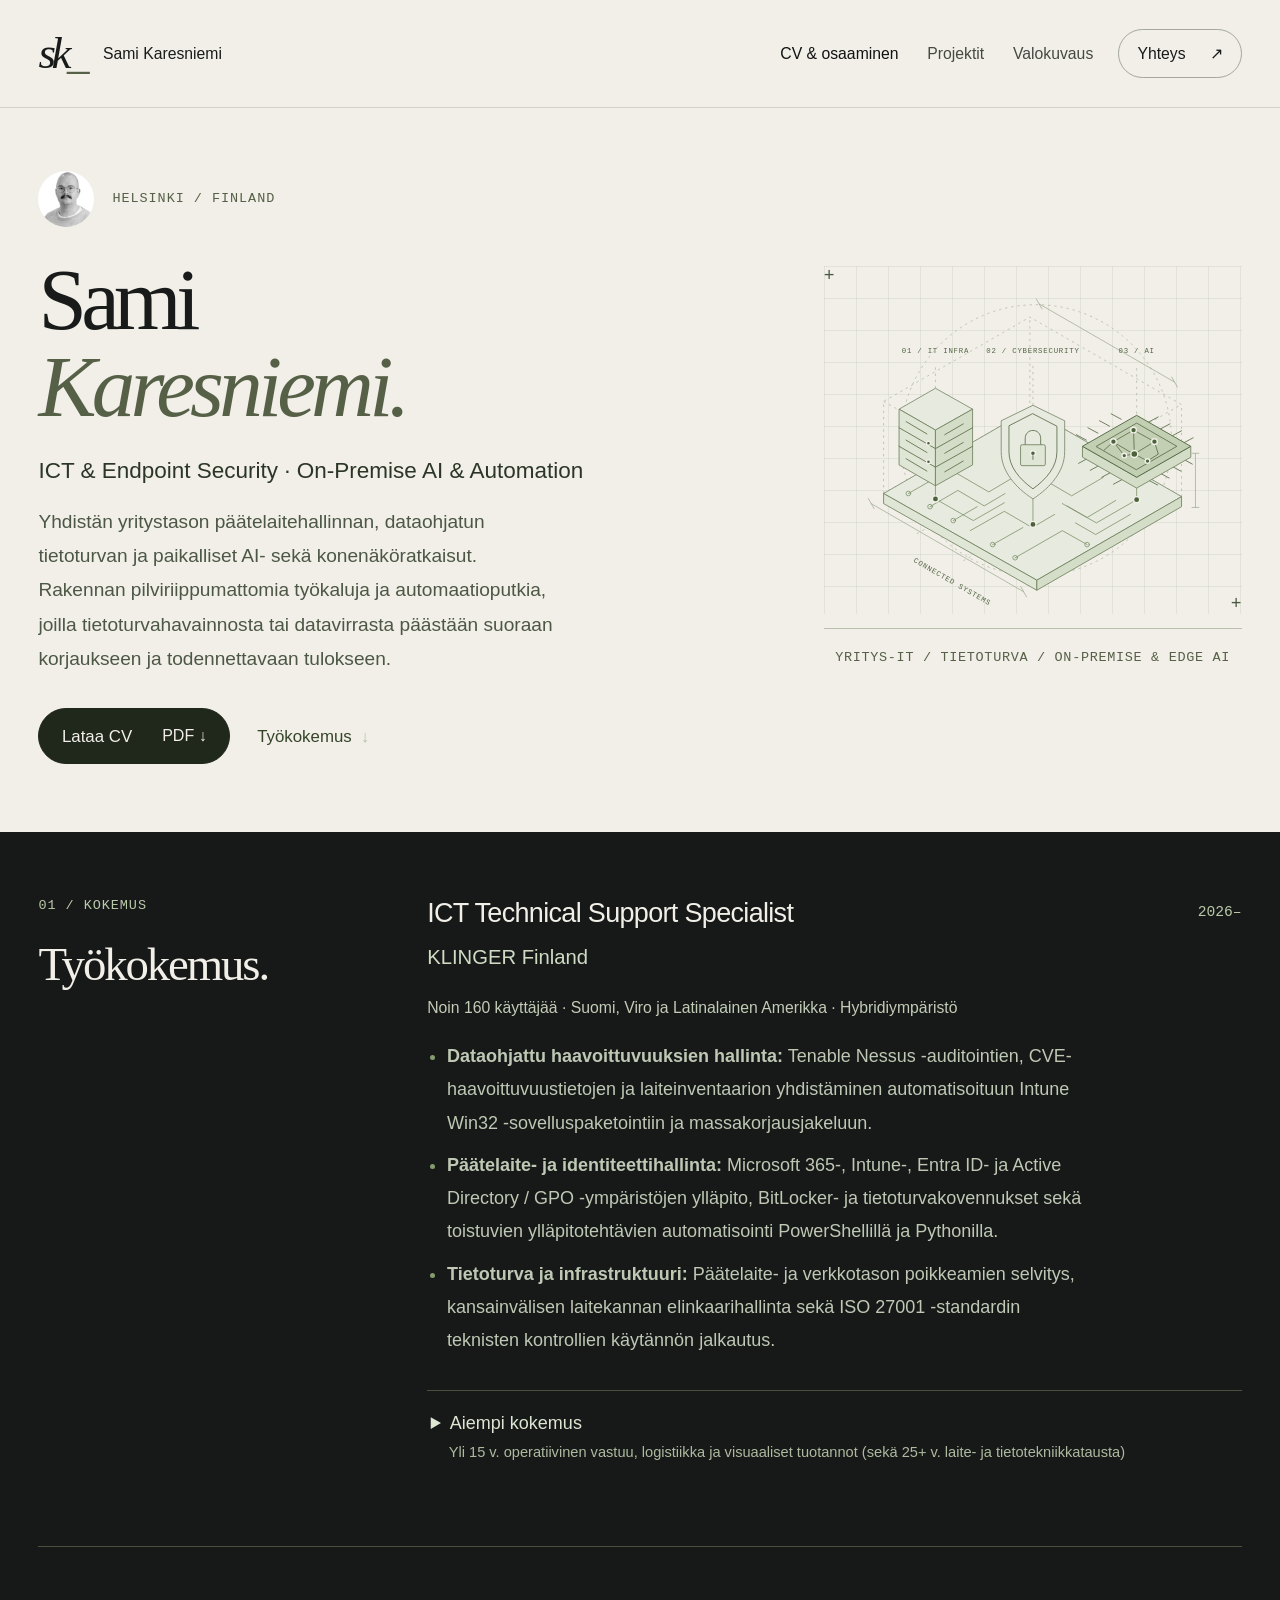
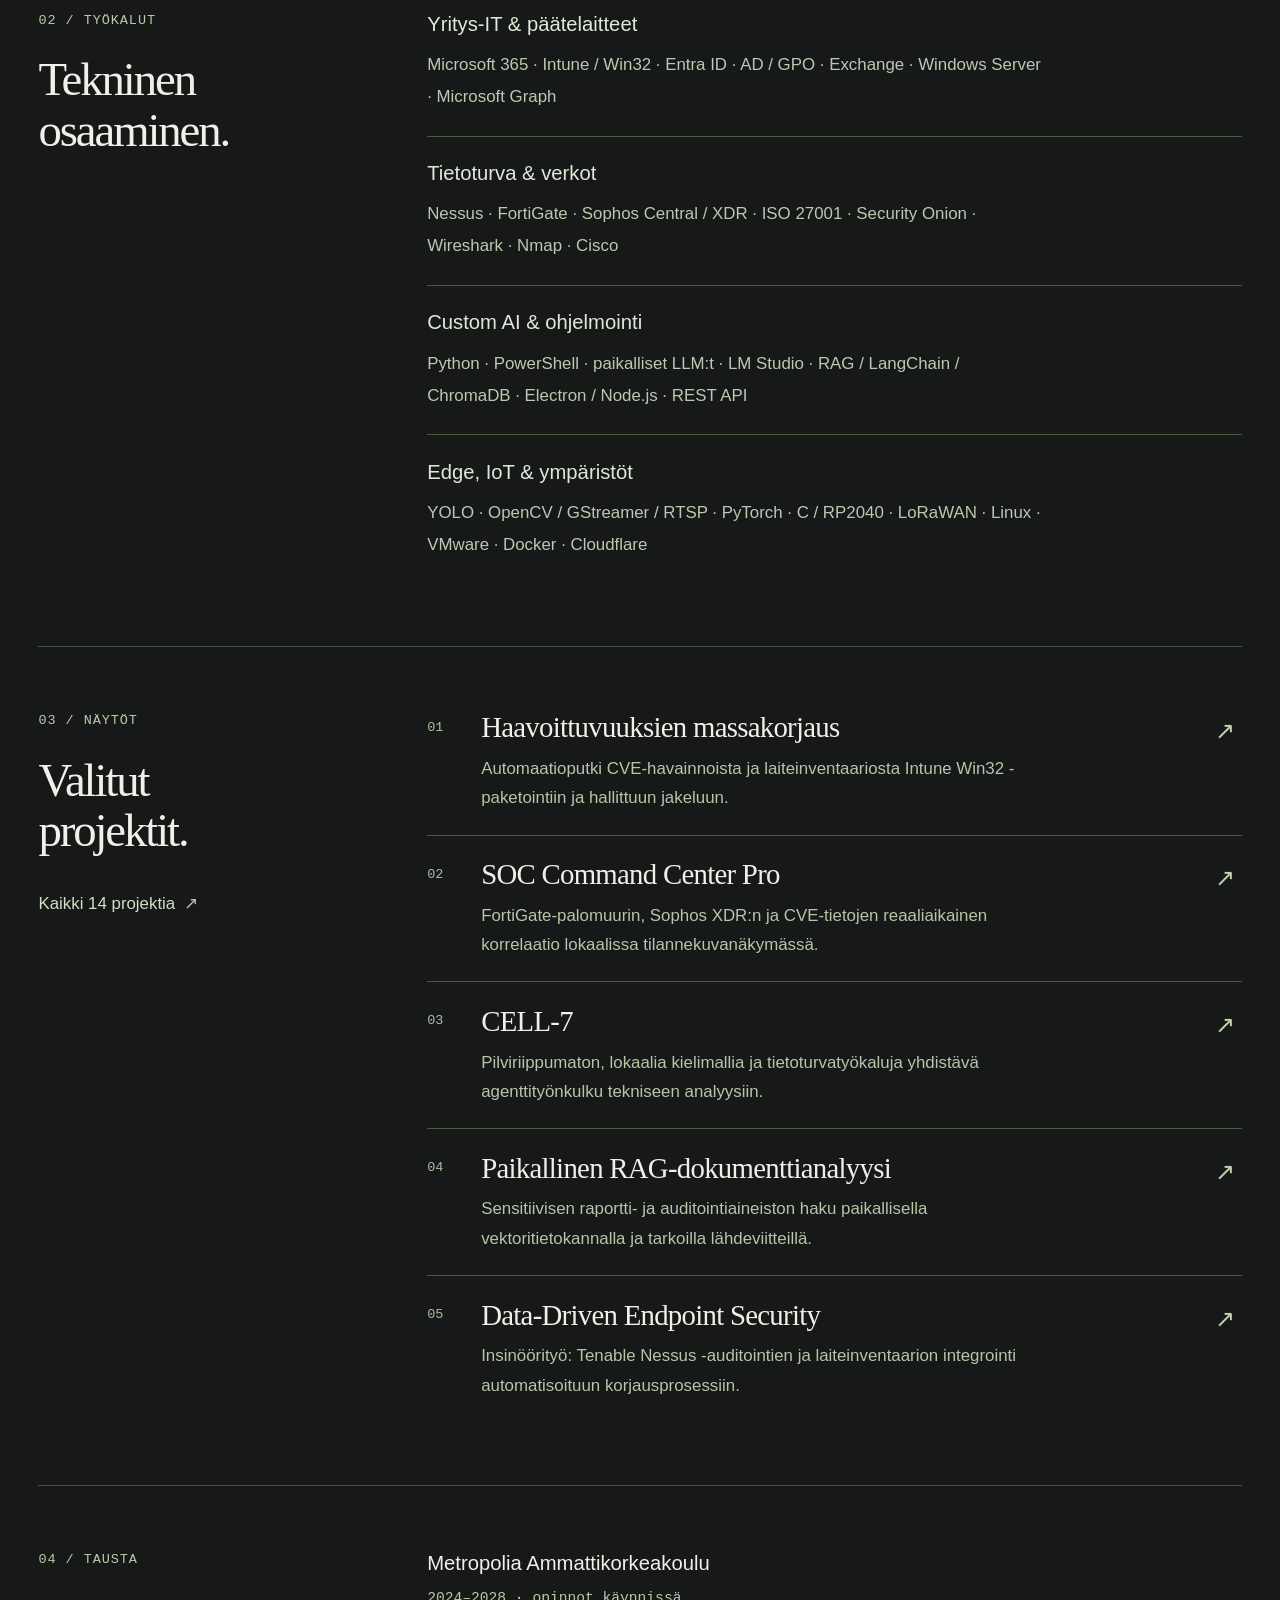
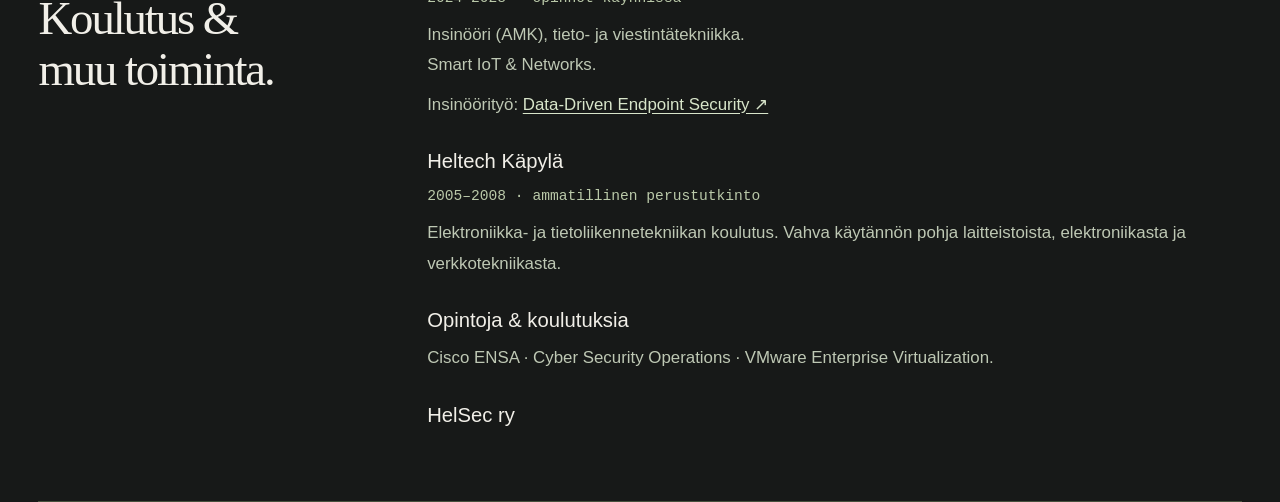
==== index.html @ 1b035006 "New" ====
<!doctype html><html lang="fi"><head><meta charset="utf-8"><meta name="viewport" content="width=device-width,initial-scale=1"><meta name="theme-color" content="#f1efe8"><meta name="color-scheme" content="dark light"><title>Sami Karesniemi — CV | Yritys-IT, tietoturva &amp; On-Premise AI</title><meta name="description" content="ICT &amp; Endpoint Security Specialist. Yritystason päätelaitehallinta, dataohjattu haavoittuvuuksien korjaus sekä pilviriippumattomat AI- ja konenäköratkaisut."><meta property="og:title" content="Sami Karesniemi — CV | Yritys-IT, tietoturva &amp; On-Premise AI"><meta property="og:description" content="ICT &amp; Endpoint Security Specialist. Yritystason päätelaitehallinta, dataohjattu haavoittuvuuksien korjaus sekä pilviriippumattomat AI- ja konenäköratkaisut."><meta property="og:type" content="website"><meta property="og:locale" content="fi_FI"><link rel="icon" href="assets/favicon.svg" type="image/svg+xml"><link rel="stylesheet" href="style.css?v=20261019-symbol"><link rel="stylesheet" href="portfolio.css?v=20261019-symbol"><link rel="stylesheet" href="premium.css?v=20261019-symbol"><link rel="stylesheet" href="editorial.css?v=20261019-symbol"><link rel="stylesheet" href="usability.css?v=20261019-symbol"><link rel="stylesheet" href="resume.css?v=20261019-symbol"><script defer src="common.js?v=20261019-symbol"></script><script defer src="contacts.js?v=20261019-symbol"></script><noscript><style>.menu-toggle,.project-filters{display:none}nav{display:flex;position:static;max-height:none;flex-basis:100%;flex-wrap:wrap}</style></noscript></head><body class="home-page"><a class="skip-link" href="#main">Siirry sisältöön</a><header class="site-header"><a class="brand" href="index.html" aria-label="Sami Karesniemi, etusivu"><span class="brand-mark">sk<span>_</span></span><span>Sami Karesniemi</span></a><button class="menu-toggle" aria-expanded="false" aria-controls="navigation">Valikko <span aria-hidden="true">＋</span></button><nav id="navigation" aria-label="Päänavigaatio"><a href="index.html" aria-current="page">CV &amp; osaaminen</a><a href="ai.html">Projektit</a><a href="photography.html">Valokuvaus</a><a class="nav-contact" href="index.html#yhteys">Yhteys <span aria-hidden="true">↗</span></a></nav></header><main id="main" tabindex="-1"><section class="resume-hero" id="alku" aria-labelledby="resume-name"><div class="resume-intro"><div class="resume-identity"><img src="assets/sami-karesniemi-160.webp" srcset="assets/sami-karesniemi-160.webp 160w, assets/sami-karesniemi-320.webp 320w" sizes="56px" width="56" height="56" loading="lazy" decoding="async" alt="Sami Karesniemi"><p class="eyebrow">HELSINKI / FINLAND</p></div><h1 id="resume-name">Sami<br><em>Karesniemi.</em></h1><p class="resume-role">ICT &amp; Endpoint Security · On-Premise AI &amp; Automation</p><p class="resume-lead">Yhdistän yritystason päätelaitehallinnan, dataohjatun tietoturvan ja paikalliset AI- sekä konenäköratkaisut. Rakennan pilviriippumattomia työkaluja ja automaatioputkia, joilla tietoturvahavainnosta tai datavirrasta päästään suoraan korjaukseen ja todennettavaan tulokseen.</p><div class="hero-actions"><a class="button button-primary" href="assets/documents/sami-karesniemi-cv.pdf?v=20261019-contact" download="Sami_Karesniemi_CV.pdf">Lataa CV <span aria-hidden="true">PDF ↓</span></a><a class="text-link" href="#tyokokemus">Työkokemus <span aria-hidden="true">↓</span></a></div></div><figure class="resume-structure" aria-hidden="true"><div class="geometry-stage"><svg xmlns="http://www.w3.org/2000/svg" class="geometry-drawing system-mark" viewBox="0 0 520 450" fill="none">
  <title>IT-infra vasemmalla, kyberturva keskellä ja tekoäly oikealla</title>
  <style>
    .system-mark .guide{fill:none;stroke:#9ca78f;stroke-width:.75;stroke-dasharray:3 5}
    .system-mark .dimension{fill:none;stroke:#8a987b;stroke-width:.75}
    .system-mark .wire{fill:none;stroke:#60734f;stroke-width:1.15;stroke-linecap:round;stroke-linejoin:round}
    .system-mark .trace{fill:none;stroke:#7c9067;stroke-width:1;stroke-linecap:round;stroke-linejoin:round}
    .system-mark .surface{fill:#e7eadf;stroke:#7b896d;stroke-width:1.1;stroke-linejoin:round}
    .system-mark .side{fill:#d4ddc7;stroke:#71825f;stroke-width:1.1;stroke-linejoin:round}
    .system-mark .face{fill:#e0e6d5;stroke:#71825f;stroke-width:1.1;stroke-linejoin:round}
    .system-mark .core{fill:#c3cfb2;stroke:#536943;stroke-width:1.2;stroke-linejoin:round}
    .system-mark .point{fill:#4b633a;stroke:#f1efe8;stroke-width:1.8}
    .system-mark text{fill:#526644;font:9.5px "SFMono-Regular",Consolas,monospace;letter-spacing:1px}
  </style>
  <g class="guide">
    <circle cx="264" cy="225" r="175"/>
    <path d="M67 294L256 185L452 298L265 406Z M256 185V68 M67 294V175L256 66L452 179V298 M265 406V286L67 175 M265 286L452 179 M110 346L307 232 M170 381L366 267"/>
  </g>
  <g class="dimension">
    <path d="M51 307L248 421 M47 300L55 314 M244 414L252 428 M470 242V312 M465 242H475 M465 312H475 M268 49L443 150 M264 42L272 56 M439 143L447 157"/>
  </g>
  <g data-part="circuit-board">
    <path class="surface" d="M67 294L256 185L452 298L265 406Z"/>
    <path class="face" d="M67 294L265 406V419L67 307Z"/>
    <path class="side" d="M265 406L452 298V311L265 419Z"/>
    <g class="trace">
      <path d="M99 294L153 263L203 292L235 273 M127 311L163 290L197 310L224 294 M157 329L188 311 M179 342L223 317L259 338L288 321 M208 360L247 338 M237 377L298 342L330 360 M281 280L310 297L351 273 M304 310L330 325L367 303 M315 332L341 347L386 321 M344 251L375 233L408 252"/>
      <circle cx="99" cy="294" r="3"/><circle cx="127" cy="311" r="3"/><circle cx="157" cy="329" r="3"/><circle cx="208" cy="360" r="3"/><circle cx="237" cy="377" r="3"/><circle cx="330" cy="360" r="3"/>
    </g>
  </g>
  <g data-part="shared-connections"><path class="trace" d="M134 284V301L183 329L223 306 M394 287V302L342 332L298 307 M260 301V334"/><circle class="point" cx="134" cy="301" r="4"/><circle class="point" cx="260" cy="334" r="4"/><circle class="point" cx="394" cy="302" r="4"/></g><g data-part="infrastructure" transform="translate(-20 30)">
    <path class="surface" d="M107 155L154 128L202 155L154 182Z"/>
    <path class="face" d="M107 155L154 182V254L107 227Z"/>
    <path class="side" d="M154 182L202 155V227L154 254Z"/>
    <g class="wire">
      <path d="M107 179L154 206L202 179 M107 203L154 230L202 203 M116 171L143 187 M116 195L143 211 M116 219L143 235 M166 188L190 174 M166 212L190 198 M166 236L190 222"/>
    </g>
    <circle class="point" cx="145" cy="199" r="2.6"/>
    <circle class="point" cx="145" cy="223" r="2.6"/>
    </g>
  <g data-part="ai-processor" transform="translate(113 8)">
    <g class="wire">
      <path d="M216 217L203 210 M231 208L218 201 M246 199L233 192 M261 190L248 183 M296 194L309 187 M311 203L324 196 M326 212L339 205 M341 221L354 214 M219 240L206 247 M234 249L221 256 M249 258L236 265 M264 267L251 274 M295 268L308 275 M310 259L323 266 M325 250L338 257 M340 241L353 248"/>
    </g>
    <path class="side" d="M211 225L281 265L351 225V239L281 279L211 239Z"/>
    <path class="core" d="M211 225L281 185L351 225L281 265Z"/>
    <path class="wire" d="M229 225L281 195L333 225L281 255Z"/>
    <g class="wire">
      <path d="M251 219L277 204L304 219L278 235Z M251 219L265 237L278 235L295 244 M277 204L278 235 M304 219L309 235L295 244 M251 219L239 230"/>
    </g>
    <g class="point">
      <circle cx="277" cy="204" r="3.7"/><circle cx="251" cy="219" r="3.7"/><circle cx="304" cy="219" r="3.7"/><circle cx="278" cy="235" r="4.5"/><circle cx="265" cy="237" r="3"/><circle cx="295" cy="244" r="3"/>
    </g>
  </g>
  <g data-part="cyber-security" transform="translate(-129 -42)">
    <path class="surface" d="M389 222L430 242V282C430 307 412 328 389 343C366 328 348 307 348 282V242Z"/>
    <path class="wire" d="M389 233L420 249V282C420 301 407 317 389 330C371 317 358 301 358 282V249Z"/>
    <path class="wire" d="M379 274V265C379 251 399 251 399 265V274"/>
    <rect class="face" x="373" y="273" width="32" height="27" rx="2"/>
    <circle class="point" cx="389" cy="284" r="3.2"/>
    <path class="wire" d="M389 287V292"/>
    </g>
  <g class="guide"><path d="M134 158V128 M260 180V129 M394 191V128"/></g><text x="134" y="113" text-anchor="middle">01 / IT INFRA</text><text x="260" y="113" text-anchor="middle">02 / CYBERSECURITY</text><text x="394" y="113" text-anchor="middle">03 / AI</text><text x="105" y="382" transform="rotate(30 105 382)">CONNECTED SYSTEMS</text></svg>
</div><figcaption>YRITYS-IT / TIETOTURVA / ON-PREMISE &amp; EDGE AI</figcaption></figure></section>
<section class="resume-section section-wrap" id="tyokokemus" aria-labelledby="career-title"><span id="nykyinen-tyo" class="anchor-alias"></span><div class="resume-section-label"><p class="eyebrow">01 / KOKEMUS</p><h2 id="career-title">Työkokemus.</h2></div><div class="resume-section-content"><article class="current-role"><div class="resume-job-heading"><div><h3>ICT Technical Support Specialist</h3><p class="resume-company">KLINGER Finland</p></div><span class="resume-date">2026–</span></div><p class="resume-scope">Noin 160 käyttäjää · Suomi, Viro ja Latinalainen Amerikka · Hybridiympäristö</p><ul class="resume-bullets"><li><strong>Dataohjattu haavoittuvuuksien hallinta:</strong> Tenable Nessus -auditointien, CVE-haavoittuvuustietojen ja laiteinventaarion yhdistäminen automatisoituun Intune Win32 -sovelluspaketointiin ja massakorjausjakeluun.</li><li><strong>Päätelaite- ja identiteettihallinta:</strong> Microsoft 365-, Intune-, Entra ID- ja Active Directory / GPO -ympäristöjen ylläpito, BitLocker- ja tietoturvakovennukset sekä toistuvien ylläpitotehtävien automatisointi PowerShellillä ja Pythonilla.</li><li><strong>Tietoturva ja infrastruktuuri:</strong> Päätelaite- ja verkkotason poikkeamien selvitys, kansainvälisen laitekannan elinkaarihallinta sekä ISO 27001 -standardin teknisten kontrollien käytännön jalkautus.</li></ul></article><details class="earlier-career"><summary>Aiempi kokemus <span>Yli 15 v. operatiivinen vastuu, logistiikka ja visuaaliset tuotannot (sekä 25+ v. laite- ja tietotekniikkatausta)</span></summary><div class="earlier-career-body"><article class="compact-job"><span class="resume-date">2022–2024</span><div><h3>Aluevastuuhenkilö &amp; kuljettaja</h3><p>Kuljetusliike L &amp; L Oy. Kappaletavaran jakelu ja alueen päivittäisen toiminnan koordinointi. Työssä yhdistyivät kuljetustehtävät, järjestelmien käyttö ja toiminnan sujuvuudesta huolehtiminen. Osallistuin myös uuden paketinkäsittelyjärjestelmän käyttöönottoon.</p></div></article><article class="compact-job"><span class="resume-date">2021–2022</span><div><h3>Kuorma-autonkuljettaja</h3><p>Alihankkija Oy. Kappaletavaran kuljetukset ja jakelu Uudellamaalla. Työssä yhdistyivät ajaminen, kuormien käsittely ja toimitusten hoitaminen asiakasrajapinnassa.</p></div></article><article class="compact-job"><span class="resume-date">Videotuotannot</span><div><h3>Kuvaaja, editoija &amp; lavastaja</h3><p>MVP74. TV- ja musiikkivideotuotantojen kuvaus ja editointi sekä kuvauslokaatioiden etsiminen. Suunnittelin ja valmistin lavastuksia ja työskentelin tuotantojen visuaalisen toteutuksen eri vaiheissa.</p></div></article><article class="compact-job"><span class="resume-date">2006–</span><div><h3>Valokuvaus</h3><p>Pitkäaikaista freelance-kuvausta urheilun, tapahtumien, ihmisten ja maisemien parissa. Rullalautailu ja lumilautailu ovat olleet toistuvia aiheita kuvallisessa työskentelyssäni. <a class="inline-link" href="photography.html">151 kuvan arkisto ↗</a></p></div></article></div></details></div></section>
<section class="resume-section section-wrap" id="osaaminen" aria-labelledby="skills-title"><div class="resume-section-label"><p class="eyebrow">02 / TYÖKALUT</p><h2 id="skills-title">Tekninen<br>osaaminen.</h2></div><dl class="resume-skills"><div><dt>Yritys-IT &amp; päätelaitteet</dt><dd>Microsoft 365 · Intune / Win32 · Entra ID · AD / GPO · Exchange · Windows Server · Microsoft Graph</dd></div><div><dt>Tietoturva &amp; verkot</dt><dd>Nessus · FortiGate · Sophos Central / XDR · ISO 27001 · Security Onion · Wireshark · Nmap · Cisco</dd></div><div><dt>Custom AI &amp; ohjelmointi</dt><dd>Python · PowerShell · paikalliset LLM:t · LM Studio · RAG / LangChain / ChromaDB · Electron / Node.js · REST API</dd></div><div><dt>Edge, IoT &amp; ympäristöt</dt><dd>YOLO · OpenCV / GStreamer / RTSP · PyTorch · C / RP2040 · LoRaWAN · Linux · VMware · Docker · Cloudflare</dd></div></dl></section>
<section class="resume-section section-wrap" id="projektit" aria-labelledby="selected-title"><div class="resume-section-label"><p class="eyebrow">03 / NÄYTÖT</p><h2 id="selected-title">Valitut<br>projektit.</h2><a class="text-link" href="ai.html">Kaikki 14 projektia <span aria-hidden="true">↗</span></a></div><ol class="resume-projects"><li><a href="ai.html#remediation"><span class="resume-project-number">01</span><div><h3>Haavoittuvuuksien massakorjaus</h3><p>Automaatioputki CVE-havainnoista ja laiteinventaariosta Intune Win32 -paketointiin ja hallittuun jakeluun.</p></div><span class="resume-project-arrow" aria-hidden="true">↗</span></a></li><li><a href="ai.html#soc"><span class="resume-project-number">02</span><div><h3>SOC Command Center Pro</h3><p>FortiGate-palomuurin, Sophos XDR:n ja CVE-tietojen reaaliaikainen korrelaatio lokaalissa tilannekuvanäkymässä.</p></div><span class="resume-project-arrow" aria-hidden="true">↗</span></a></li><li><a href="ai.html#cell7"><span class="resume-project-number">03</span><div><h3>CELL-7</h3><p>Pilviriippumaton, lokaalia kielimallia ja tietoturvatyökaluja yhdistävä agenttityönkulku tekniseen analyysiin.</p></div><span class="resume-project-arrow" aria-hidden="true">↗</span></a></li><li><a href="ai.html#rag"><span class="resume-project-number">04</span><div><h3>Paikallinen RAG-dokumenttianalyysi</h3><p>Sensitiivisen raportti- ja auditointiaineiston haku paikallisella vektoritietokannalla ja tarkoilla lähdeviitteillä.</p></div><span class="resume-project-arrow" aria-hidden="true">↗</span></a></li><li><a href="ai.html#thesis"><span class="resume-project-number">05</span><div><h3>Data-Driven Endpoint Security</h3><p>Insinöörityö: Tenable Nessus -auditointien ja laiteinventaarion integrointi automatisoituun korjausprosessiin.</p></div><span class="resume-project-arrow" aria-hidden="true">↗</span></a></li></ol></section>
<section class="resume-section section-wrap" id="koulutus" aria-labelledby="education-title"><span id="tausta" class="anchor-alias"></span><div class="resume-section-label"><p class="eyebrow">04 / TAUSTA</p><h2 id="education-title">Koulutus &amp;<br>muu toiminta.</h2></div><div class="resume-education"><article><h3>Metropolia Ammattikorkeakoulu</h3><p class="resume-date">2024–2028 · opinnot käynnissä</p><p>Insinööri (AMK), tieto- ja viestintätekniikka.<br>Smart IoT &amp; Networks.</p><p class="resume-study-note">Insinöörityö: <a class="inline-link" href="ai.html#thesis">Data-Driven Endpoint Security ↗</a></p></article><article><h3>Heltech Käpylä</h3><p class="resume-date">2005–2008 · ammatillinen perustutkinto</p><p>Elektroniikka- ja tietoliikennetekniikan koulutus. Vahva käytännön pohja laitteistoista, elektroniikasta ja verkkotekniikasta.</p></article><article><h3>Opintoja &amp; koulutuksia</h3><p>Cisco ENSA · Cyber Security Operations · VMware Enterprise Virtualization.</p></article><article><h3>HelSec ry</h3><p class="resume-date">
---- style.css ----
@charset "UTF-8";
:root{--bg:#0b0b0b;--surface:#161616;--surface-2:#202020;--line:#303030;--text:#f4f2ec;--muted:#aaa8a2;--accent:#f1eee6;--dark:#121212;--mono:"SFMono-Regular",Consolas,"Liberation Mono",monospace;--sans:"Inter","Arial",sans-serif}
*{box-sizing:border-box}html{scroll-behavior:smooth;scroll-padding-top:100px}body{margin:0;background:var(--bg);color:var(--text);font-family:var(--sans);-webkit-font-smoothing:antialiased;font-size:16px;line-height:1.6}::selection{background:var(--accent);color:var(--bg)}a{color:inherit;text-decoration:none}button{font:inherit;color:inherit;cursor:pointer}button,a{-webkit-tap-highlight-color:transparent}button{border:0}button:focus-visible,a:focus-visible{outline:2px solid var(--accent);outline-offset:5px}h1,h2,h3,p{margin:0}h1,h2,h3{font-weight:500;line-height:1.08;letter-spacing:-.045em}h2{font-size:clamp(30px,3.5vw,49px)}h3{font-size:29px}p{color:var(--muted)}em{font-family:Georgia,"Times New Roman",serif;font-weight:400;letter-spacing:-.055em;color:var(--accent)}.section-wrap{width:min(1320px,calc(100% - 96px));margin-inline:auto}.section-space{padding-block:112px}.eyebrow{font:11px/1.5 var(--mono);letter-spacing:.13em;color:var(--accent);margin-bottom:26px}.mono{font:10px/1.5 var(--mono);letter-spacing:.05em}.muted{color:var(--muted)}.signal-dot{display:inline-block;width:6px;height:6px;background:var(--accent);border-radius:50%;flex-shrink:0}.skip-link{position:fixed;top:10px;left:10px;padding:12px;background:var(--accent);color:var(--bg);transform:translateY(-200%);z-index:20}.skip-link:focus{transform:translateY(0)}.sr-only{position:absolute;width:1px;height:1px;padding:0;margin:-1px;overflow:hidden;clip:rect(0,0,0,0);white-space:nowrap;border:0}.site-header{height:96px;display:flex;align-items:center;justify-content:space-between;width:min(1440px,100%);padding-inline:48px;margin-inline:auto;border-bottom:1px solid var(--line)}.brand{display:flex;align-items:center;gap:15px;font-size:14px;font-weight:600;letter-spacing:-.02em}.brand-mark{font-size:31px;font-weight:700;letter-spacing:-.08em;line-height:1}.brand-mark span{color:var(--accent)}nav{display:flex;align-items:center;gap:32px;font-size:13px}nav a{color:var(--muted);transition:color .2s}nav a:hover{color:var(--accent)}nav .nav-contact{color:var(--text);border:1px solid var(--line);padding:9px 16px;display:flex;align-items:center;gap:24px}.menu-toggle{display:none}.hero{min-height:740px;padding-top:85px;padding-bottom:62px;display:grid;grid-template-columns:1.06fr 1fr;gap:65px;align-items:center}.hero .eyebrow{display:flex;align-items:center;gap:9px;margin-bottom:29px}h1{font-size:clamp(55px,6.4vw,92px);line-height:1.01;letter-spacing:-.067em}.hero-description{max-width:430px;margin-top:28px;font-size:16px;line-height:1.7}.hero-actions{margin-top:30px;display:flex;align-items:center;gap:28px}.button{display:inline-flex;align-items:center;justify-content:space-between;gap:30px;padding:14px 22px;font-size:13px;font-weight:600;border:1px solid transparent;transition:background .2s,transform .2s}.button:hover{transform:translateY(-2px)}.button-primary{color:var(--dark);background:var(--accent)}.button-primary:hover{background:#ffffff}.text-link{font-size:13px;display:inline-flex;gap:14px;align-items:center}.text-link:hover{color:var(--accent)}.hero-caption{display:flex;justify-content:space-between;gap:15px;font:9px/1.6 var(--mono);letter-spacing:.05em;color:#989898;margin-top:56px;max-width:460px}.hero-visual{border:1px solid #494949;position:relative;background:#202020;transform:rotate(-1.3deg);margin-top:5px;box-shadow:18px 20px 0 -1px var(--bg),18px 20px 0 0 #323232}.visual-head{display:flex;align-items:center;justify-content:space-between;gap:12px;padding:18px 18px 17px;font:9px/1.5 var(--mono);letter-spacing:.03em;color:var(--muted);border-bottom:1px solid var(--line)}.visual-head>span:first-child{display:flex;align-items:center;gap:7px;color:var(--accent)}.vision-scene{height:340px;position:relative;overflow:hidden;background:radial-gradient(ellipse at center,#323232 0,#1e1e1e 75%)}.scene-grid{position:absolute;inset:0;background-image:linear-gradient(#9191910d 1px,transparent 1px),linear-gradient(90deg,#9191910d 1px,transparent 1px);background-size:24px 24px;transform:perspective(600px) rotateX(23deg) scale(1.15)}.conveyor{position:absolute;height:130px;left:-15%;right:-15%;top:110px;transform:rotate(-12deg);background:repeating-linear-gradient(90deg,#3d3d3d 0,#3d3d3d 2px,#333333 2px,#333333 18px);border-block:8px solid #565656;box-shadow:0 12px 0 #1a1a1a,0 13px 0 #4a4a4a}.conveyor-line{position:absolute;inset:10px 0;border-block:1px solid #87878755}.belt-arrow{font:22px var(--mono);color:#bdbdbd29;letter-spacing:11px;position:absolute;bottom:20px;left:20px;white-space:nowrap}.vision-object{position:absolute;width:103px;height:122px;top:103px;border:1px solid var(--accent);transform:rotate(-12deg);z-index:2}.object-one{left:9%;top:147px}.object-two{left:39%;top:113px}.object-three{left:69%;top:80px}.object-label{position:absolute;font:8px var(--mono);top:-19px;background:var(--accent);color:var(--bg);padding:3px 5px;left:-1px;white-space:nowrap}.parcel{width:73px;height:81px;position:absolute;left:14px;top:18px;background:linear-gradient(120deg,#969696,#757575);box-shadow:5px 6px 0 #565656;transform:skewY(3deg);border:1px solid #adadad}.parcel:before{content:"";height:100%;width:14px;position:absolute;left:27px;top:0;background:#b3b3b380}.parcel:after{content:"";position:absolute;left:0;top:21px;width:100%;height:1px;background:#5f5f5f}.parcel span{position:absolute;bottom:13px;left:10px;width:25px;height:17px;background:repeating-linear-gradient(90deg,#c1c1c1 0 1px,#4f4f4f 1px 3px)}.vision-object i{position:absolute;width:9px;height:9px;background:var(--accent);border-radius:50%;top:50%;left:50%;transform:translate(-50%,-50%);box-shadow:0 0 0 6px #f1eee615}.vision-object b{font:8px var(--mono);position:absolute;bottom:-16px;right:0;color:var(--accent)}.scene-cross{position:absolute;color:#828282;font:18px var(--mono)}.cross-1{left:25px;top:19px}.cross-2{right:25px;bottom:25px}.scene-coordinate{position:absolute;right:20px;top:18px;color:#868686;font:8px/1.8 var(--mono)}.scene-label{position:absolute;bottom:20px;left:20px;color:#ababab;font:8px var(--mono);letter-spacing:.12em}.scene-corner{position:absolute;width:12px;height:12px;border-color:#f1eee655;border-style:solid}.corner-tl{top:13px;left:13px;border-width:1px 0 0 1px}.corner-tr{top:13px;right:13px;border-width:1px 1px 0 0}.corner-bl{bottom:13px;left:13px;border-width:0 0 1px 1px}.corner-br{bottom:13px;right:13px;border-width:0 1px 1px 0}.scan-line{position:absolute;left:0;right:0;height:1px;top:20%;background:#f1eee666;box-shadow:0 0 25px 3px #f1eee611;animation:scan 7s linear infinite;pointer-events:none}@keyframes scan{0%{top:5%;opacity:0}15%{opacity:1}90%{opacity:1}100%{top:95%;opacity:0}}.vision-bottom{display:flex;justify-content:space-between;align-items:center;padding:18px 23px;background:#252525;border-top:1px solid var(--line)}.vision-bottom strong{font-size:35px;letter-spacing:-.04em;display:block;line-height:1.3}.vision-bottom strong span{font-size:16px;color:#8a8a8a;font-weight:400}.visual-status{font:10px var(--mono);display:flex;align-items:center;gap:8px;color:var(--accent)}.visual-footer{display:flex;justify-content:space-between;gap:10px;padding:13px 19px;font:9px/1.5 var(--mono);color:#9e9e9e;border-top:1px solid #3f3f3f}.visual-footer a{color:var(--accent)}.expertise-strip{border-block:1px solid var(--line);color:var(--muted)}.expertise-strip>div{display:flex;align-items:center;justify-content:space-between;gap:25px;padding-block:25px;font:11px/1.5 var(--mono)}.expertise-strip span{white-space:nowrap}.section-heading{display:flex;align-items:flex-end;justify-content:space-between;gap:50px;margin-bottom:40px}.section-heading .eyebrow{margin-bottom:18px}.section-heading>p{max-width:350px;font-size:14px;line-height:1.8;padding-bottom:2px}.project-filters{display:flex;gap:7px;flex-wrap:wrap;margin-bottom:28px}.filter{background:transparent;border:1px solid var(--line);padding:9px 16px;color:var(--muted);font-size:12px;transition:.2s}.filter span{font:9px var(--mono);margin-left:8px;opacity:.65}.filter:hover{border-color:#858585;color:var(--text)}.filter.active{background:var(--accent);border-color:var(--accent);color:var(--dark)}.project-grid{display:grid;grid-template-columns:1fr 1fr;gap:22px}.project-card{border:1px solid var(--line);background:#191919;min-width:0;transition:border-color .2s}.project-card:hover{border-color:#575757}.project-card[hidden]{display:none!important}.project-featured{grid-column:1/-1;display:grid;grid-template-columns:1.1fr 1fr}.project-featured .project-content{padding:39px;display:flex;flex-direction:column;align-items:flex-start;justify-content:center}.project-content{padding:28px 30px 24px}.project-meta{display:flex;align-items:center;justify-content:space-between;gap:15px;font:9px/1.6 var(--mono);letter-spacing:.06em;color:var(--muted);margin-bottom:23px;width:100%;flex-wrap:wrap}.status-tag{color:var(--accent);border:1px solid #585858;padding:3px 7px;letter-spacing:0;white-space:nowrap}.status-tag.neutral{color:var(--muted);border-color:var(--line)}.project-content h3{margin-bottom:17px}.project-featured h3{font-size:38px}.project-content>p{font-size:14px;line-height:1.8;max-width:480px}.tags{display:flex;flex-wrap:wrap;gap:8px;list-style:none;padding:0;margin:22px 0 25px}.tags li{font:10px/1.6 var(--mono);color:#a8a8a8;background:#262626;padding:4px 9px}.project-open{display:flex;align-items:center;justify-content:space-between;gap:32px;background:transparent;padding:15px 0 0;border-top:1px solid var(--line);font-size:12px;width:100%;text-align:left}.project-open span{color:var(--accent);font-size:20px}.project-open:hover{color:var(--accent)}.demo-panel{background:#242424;padding:24px 30px;min-width:0;display:flex;flex-direction:column;justify-content:center}.panel-label{font:9px/1.7 var(--mono);color:#a6a6a6;display:flex;justify-content:space-between;letter-spacing:.04em}.panel-label>span:last-child{font-size:20px;color:var(--accent)}.demo-stage{position:relative;display:flex;gap:17px;align-items:center;justify-content:space-between;min-height:205px;margin:12px 0 8px;padding:0 10px}.demo-belt{position:absolute;left:-30px;right:-30px;top:68px;height:95px;background:repeating-linear-gradient(90deg,#3c3c3c 0,#3c3c3c 2px,#333333 2px,#333333 15px);border-block:5px solid #545454}.demo-slot{position:relative;width:30%;height:124px;border:1px solid #f1eee677;display:flex;align-items:center;justify-content:center;transition:border-color .25s}.roi-label{position:absolute;top:-20px;left:0;font:9px var(--mono);color:var(--accent)}.demo-box{width:65%;height:75px;background:linear-gradient(135deg,#a2a2a2,#767676);box-shadow:4px 4px 0 #575757;position:relative;transition:opacity .25s,transform .25s}.demo-box:before{content:"";position:absolute;left:43%;width:14%;height:100%;background:#c2c2c26b}.demo-box:after{content:"";position:absolute;width:25%;height:12px;bottom:13px;left:13%;background:repeating-linear-gradient(90deg,#c1c1c1 0 1px,#545454 1px 3px)}.slot-status{position:absolute;bottom:-24px;font:8px var(--mono);color:var(--muted);white-space:nowrap}.demo-slot.missing{border-color:#dcaa76;border-style:dashed}.demo-slot.missing .demo-box{opacity:0;transform:translateY(-12px)}.demo-slot.missing .roi-label,.demo-slot.missing .slot-status{color:#eeb984}.demo-output{padding:13px 14px;display:flex;align-items:center;gap:10px;border:1px solid #4b4b4b;font:10px/1.6 var(--mono);color:var(--accent);background:#1e1e1e;min-height:45px}.demo-output.warning{border-color:#916a42;color:#f3c590;background:#2b231b}.demo-output.warning .signal-dot{background:#f3c590}.demo-controls{display:flex;gap:24px;align-items:center;margin:16px 0 0}.button-small{background:#f1eee6;color:var(--dark);padding:10px 14px;font-size:11px;gap:20px}.reset-button{padding:8px 0;background:none;font-size:11px;color:#bbbbbb;text-decoration:underline;text-underline-offset:3px}.demo-note{font-size:10px;line-height:1.7;margin-top:17px;color:#a7a7a7;max-width:390px}.project-art{height:255px;background:#232323;position:relative;overflow:hidden;border-bottom:1px solid var(--line);padding:25px 28px}.art-caption{font:9px var(--mono);letter-spacing:.08em;color:#a3a3a3}.source-row{display:flex;justify-content:space-between;gap:8px;margin-top:26px;position:relative;z-index:1}.source-row span{font:9px var(--mono);background:#2f2f2f;border:1px solid #505050;padding:9px 11px;color:#cccccc}.merge-lines{height:32px;width:72%;margin:auto;border:1px solid #636363;border-top:0;position:relative}.merge-lines:after{content:"";position:absolute;width:1px;height:17px;background:#8b8b8b;bottom:-18px;left:50%}.asset-result{position:relative;z-index:1;display:flex;align-items:center;gap:15px;width:85%;margin:16px auto 0;border:1px solid #787878;background:#2d2d2d;padding:12px 15px;font-size:13px}.asset-result small{font:9px/1.8 var(--mono);color:#a0a0a0;display:block}.mini-icon{font-size:26px;color:var(--accent);line-height:1}.result-check{color:var(--accent);margin-left:auto}.data-bars{display:flex;align-items:flex-end;gap:6px;height:32px;position:absolute;left:25px;right:25px;bottom:0;opacity:.3}.data-bars i{flex:1;background:#787878;height:15px}.data-bars i:nth-child(3n){height:25px}.data-bars i:nth-child(2n){height:10px}.data-bars i:nth-child(5n){height:31px}.terminal-art{background:#202020;padding:0}.terminal-bar{display:flex;justify-content:space-between;align-items:center;padding:12px 20px;background:#292929;font:9px var(--mono);color:#979797}.terminal-bar span:first-child{font-size:7px;letter-spacing:4px;color:#6f6f6f}.terminal-art pre{font:11px/1.9 var(--mono);padding:19px 25px;margin:0;color:#cccccc;white-space:pre-wrap;overflow-wrap:anywhere}.code-comment{color:#8f8f8f}.code-green{color:var(--accent)}.code-purple{color:#b2b2b2}.terminal-foot{position:absolute;bottom:12px;left:25px;right:25px;display:flex;gap:22px;font:9px var(--mono);color:#f1eee6}.project-wide{grid-column:1/-1;display:grid;grid-template-columns:1fr 1fr}.project-wide .project-art{height:100%;min-height:290px;border-bottom:0;border-right:1px solid var(--line)}.project-wide .project-content{padding:32px 36px}.telemetry-art{background:#212121;display:flex;flex-direction:column;justify-content:center}.network-art{width:100%;max-height:260px}.projects-footnote{font-size:11px;line-height:1.7;margin-top:24px;max-width:800px;color:#999999}.skills-section{background:#eeeae2;color:#1b1b1b}.skills-section .eyebrow{color:#616161}.skills-section .section-heading>p{color:#5d5d5d}.skill-row{display:grid;grid-template-columns:55px 1fr 1.5fr 50px;gap:26px;align-items:center;border-top:1px solid #c3c3c3;padding:30px 0}.skill-row:last-child{border-bottom:1px solid #c3c3c3}.skill-number{font:12px var(--mono);color:#7a7a7a}.skill-row h3{font-size:23px;letter-spacing:-.035em;line-height:1.2}.skill-row p{font-size:13px;line-height:1.8;color:#5a5a5a;max-width:495px}.skill-symbol{font-size:31px;color:#828282;text-align:right}.about-section{display:grid;grid-template-columns:.8fr 1.2fr;gap:100px;align-items:center}.portrait-wrap{position:relative;border:1px solid var(--line);background:#dcdcdc;overflow:hidden}.portrait-wrap img{display:block;width:100%;height:440px;object-fit:cover;object-position:50% 30%;filter:grayscale(1);mix-blend-mode:multiply}.portrait-caption{background:#232323;position:relative;display:flex;justify-content:space-between;gap:10px;padding:16px 20px;font:9px/1.5 var(--mono);letter-spacing:.06em;color:var(--muted)}.about-copy h2{margin-bottom:28px}.about-copy p{max-width:560px;font-size:14px;line-height:1.9;margin-bottom:18px}.about-copy .eyebrow{font:11px/1.5 var(--mono);margin-bottom:23px}.about-copy .about-lead{color:var(--text);font-size:18px;line-height:1.65}.about-principles{display:flex;flex-wrap:wrap;gap:8px 19px;padding-block:14px 23px;font:10px/1.6 var(--mono);color:var(--accent)}.about-copy .text-link{margin-top:5px}.contact-section{border-block:1px solid #464646;display:flex;justify-content:space-between;align-items:center;padding-block:70px;background:radial-gradient(ellipse at 85% 80%,#2c2c2c 0,transparent 70%)}.contact-section h2{font-size:clamp(34px,4.3vw,60px);line-height:1.1}.contact-section p:not(.eyebrow){font-size:14px;margin-top:25px;line-height:1.8}.contact-section .button{margin-top:28px}.contact-mark{font-size:165px;font-weight:700;letter-spacing:-.1em;color:#3d3d3d;line-height:1;padding-right:30px}.contact-mark span{color:#838383}.site-footer{padding-block:31px;display:flex;justify-content:space-between;gap:20px;align-items:center;font:9px/1.7 var(--mono);color:#999999}.site-footer a:hover{color:var(--accent)}dialog{width:min(800px,calc(100% - 32px));max-height:90dvh;padding:0;border:1px solid #5d5d5d;color:var(--text);background:#1e1e1e;box-shadow:0 24px 140px #00000088}dialog::backdrop{background:#090909d9;backdrop-filter:blur(5px)}.dialog-inner{padding:48px;position:relative}.dialog-close{margin-left:auto;display:flex;align-items:center;gap:15px;background:transparent;font-size:12px;padding:5px 0 20px;color:var(--muted)}.dialog-close span{font-size:25px;line-height:1}.dialog-inner h2{font-size:40px;margin-bottom:20px;max-width:590px}.dialog-inner .eyebrow{margin-bottom:15px}.dialog-lead{font-size:17px;color:#cdcdcd;line-height:1.8;margin-bottom:24px}.case-block{border-top:1px solid #404040;padding:21px 0}.case-block h3{font-size:17px;letter-spacing:-.02em;margin-bottom:10px;color:var(--accent)}.case-block p{font-size:14px;line-height:1.85}.dialog-bottom{display:flex;justify-content:space-between;gap:16px;font-size:12px;border-top:1px solid var(--line);padding-top:24px;flex-wrap:wrap}.dialog-bottom>span{color:var(--muted)}.dialog-bottom a{color:var(--accent)}.noscript-note{padding:20px 48px;font-size:12px}
@media(min-width:1600px){.hero{min-height:800px}.vision-scene{height:380px}.object-one{top:170px}.object-two{top:136px}.object-three{top:103px}.conveyor{top:135px}.hero-visual{max-width:590px}}
@media(max-width:1100px){.section-wrap{width:calc(100% - 64px)}.site-header{padding-inline:32px}.hero{gap:38px;min-height:690px;padding-top:65px}h1{font-size:clamp(53px,6.4vw,76px)}.hero-description{font-size:15px}.hero-actions{gap:18px}.hero-actions .button{padding:13px 16px;gap:20px}.hero-visual{box-shadow:12px 14px 0 -1px var(--bg),12px 14px 0 0 #323232}.vision-scene{height:300px}.vision-object{width:82px;height:106px}.parcel{width:57px;height:68px;left:11px}.object-one{left:7%;top:140px}.object-two{left:38%;top:111px}.object-three{left:69%;top:81px}.visual-head{font-size:8px;padding:14px 12px}.visual-head>span:last-child{font-size:7px}.visual-status{font-size:8px}.visual-footer{font-size:8px}.hero-caption{font-size:8px}.expertise-strip>div{font-size:9px;gap:15px}.section-space{padding-block:85px}.project-featured .project-content{padding:28px}.project-featured h3{font-size:31px}.project-content{padding:25px}.demo-panel{padding-inline:22px}.demo-stage{gap:12px;padding:0}.demo-belt{left:-22px;right:-22px}.project-meta{font-size:8px}.project-content h3{font-size:25px}.source-row span{padding:8px 7px;font-size:8px}.asset-result{width:95%;font-size:12px}.terminal-art pre{font-size:10px;padding-inline:19px}.about-section{gap:60px}.portrait-wrap img{height:405px}.portrait-caption{padding-inline:13px;font-size:8px}.skill-row{grid-template-columns:32px 1fr 1.5fr 35px;gap:20px}.skill-row h3{font-size:21px}.contact-mark{font-size:130px}}
@media(max-width:800px){html{scroll-padding-top:30px}.section-wrap{width:calc(100% - 40px)}.site-header{height:78px;padding-inline:20px;position:relative}.brand{font-size:13px}.brand-mark{font-size:29px}.menu-toggle{display:flex;align-items:center;gap:15px;background:transparent;font-size:12px;padding:9px 0 9px 15px}.menu-toggle>span{color:var(--accent);font-size:19px}nav{display:none;position:absolute;top:77px;left:0;right:0;padding:20px;flex-direction:column;align-items:stretch;background:#1e1e1e;border-bottom:1px solid var(--line);z-index:5;gap:0}nav.open{display:flex}nav a{padding:13px 4px}nav .nav-contact{margin-top:10px;justify-content:space-between;padding:12px}.hero{grid-template-columns:1fr;padding-top:58px;padding-bottom:60px;gap:45px;min-height:0}.hero-copy{max-width:620px}h1{font-size:clamp(57px,10.5vw,84px)}.hero-description{max-width:460px}.hero-caption{margin-top:35px;max-width:490px;font-size:9px}.hero-visual{width:calc(100% - 13px);max-width:550px;justify-self:center;transform:rotate(-.7deg);margin-bottom:8px}.vision-scene{height:310px}.vision-object{width:100px;height:112px}.parcel{width:70px;height:76px;left:13px}.object-one{left:9%;top:137px}.object-two{left:39%;top:107px}.object-three{left:69%;top:77px}.visual-head{padding:15px 18px;font-size:9px}.visual-head>span:last-child{font-size:8px}.visual-status{font-size:10px}.visual-footer{font-size:9px}.expertise-strip>div{flex-wrap:wrap;justify-content:flex-start;gap:14px 25px;font-size:10px;padding-block:22px}.section-heading{display:block;margin-bottom:30px}.section-heading>p{margin-top:22px;max-width:510px}.section-space{padding-block:70px}h2{font-size:36px}.project-featured{grid-template-columns:1fr}.project-featured .project-content{padding:28px}.project-featured .project-content h3{font-size:33px}.demo-panel{padding:23px 28px}.demo-stage{max-width:500px;width:100%;margin-inline:auto;min-height:211px}.demo-slot{height:124px}.demo-box{width:65%;max-width:105px}.demo-belt{left:-28px;right:-28px}.demo-note{max-width:100%;font-size:11px}.panel-label{font-size:9px}.project-meta{font-size:9px}.project-grid{gap:20px}.project-card:not(.project-featured):not(.project-wide) .project-content{padding:23px}.project-art{height:235px;padding-inline:18px}.source-row{gap:4px}.source-row span{font-size:7px;padding:8px 5px}.asset-result{padding:9px 10px;gap:9px;font-size:11px;width:100%}.asset-result small{font-size:8px}.terminal-art{padding:0}.terminal-bar{padding:12px;font-size:8px}.terminal-art pre{font-size:8px;padding:19px 13px;line-height:2}.terminal-foot{left:13px;font-size:7px;gap:11px}.project-wide{grid-template-columns:1fr 1.2fr}.project-wide .project-content{padding:26px}.project-wide .project-art{padding:18px}.project-wide .project-content h3{font-size:25px}.project-wide .project-content>p{font-size:13px}.tags{gap:6px}.tags li{font-size:9px;padding:3px 7px}.skill-row{grid-template-columns:28px 1fr 30px;gap:15px}.skill-row h3{font-size:23px}.skill-row p{grid-column:2;max-width:100%;font-size:14px}.skill-symbol{grid-row:1;grid-column:3}.skill-number{grid-row:1}.about-section{grid-template-columns:.9fr 1.1fr;gap:35px}.portrait-wrap img{height:390px}.portrait-caption{flex-direction:column;gap:3px}.about-copy h2{font-size:33px}.about-copy .about-lead{font-size:16px}.about-copy p{font-size:13px}.contact-section{padding-block:52px}.contact-section h2{font-size:37px}.contact-mark{font-size:85px;padding-right:10px}.site-footer{flex-wrap:wrap;font-size:8px;padding-block:26px}.site-footer>span:nth-child(2){display:none}.dialog-inner{padding:28px}.dialog-inner h2{font-size:32px}}
@media(max-width:540px){h1{font-size:clamp(49px,12.5vw,68px)}.hero .eyebrow{font-size:9px;letter-spacing:.1em}.hero{gap:38px;padding-top:43px}.hero-description{font-size:15px;margin-top:24px;line-height:1.8}.hero-actions{gap:21px;margin-top:25px}.hero-actions .button{font-size:12px;padding:13px 15px;gap:20px}.hero-actions .text-link{font-size:12px;gap:8px}.hero-caption{font-size:7px;gap:7px;margin-top:30px}.hero-visual{width:calc(100% - 10px)}.vision-scene{height:260px}.conveyor{height:108px;top:100px}.vision-object{width:75px;height:92px}.parcel{width:52px;height:60px;left:10px;top:14px}.parcel:before{left:20px;width:10px}.parcel span{left:8px;width:20px;height:12px}.object-one{left:7%;top:133px}.object-two{left:38%;top:106px}.object-three{left:69%;top:79px}.object-label{font-size:6px;top:-16px;padding:3px}.vision-object b{font-size:7px}.visual-head{font-size:8px;padding:14px 12px}.visual-head>span:last-child{font-size:6px}.visual-footer{font-size:7px;padding:12px}.vision-bottom{padding:14px 16px}.vision-bottom .mono{font-size:8px}.vision-bottom strong{font-size:30px}.visual-status{font-size:8px;gap:6px}.scene-coordinate{font-size:7px}.scene-label{font-size:7px}.expertise-strip>div{gap:12px 20px;font-size:9px}.section-space{padding-block:58px}h2{font-size:33px}.section-heading>p{font-size:13px}.project-filters{gap:6px;margin-bottom:22px}.filter{font-size:10px;padding:8px 11px}.filter span{font-size:8px;margin-left:5px}.project-grid{grid-template-columns:1fr}.project-featured .project-content{padding:26px 23px}.project-featured h3{font-size:32px}.project-wide{grid-template-columns:1fr}.project-wide .project-art{height:240px;min-height:0;border-right:0;border-bottom:1px solid var(--line)}.project-wide .project-content{padding:26px 23px}.project-wide .project-content>p{font-size:14px}.project-art{height:245px}.source-row{gap:8px;padding-inline:5px}.source-row span{font-size:8px;padding:9px 7px}.asset-result{width:90%;font-size:12px;margin-top:18px;padding:12px}.asset-result small{font-size:8px}.merge-lines{height:31px}.terminal-art pre{font-size:10px;padding:20px 22px;line-height:1.9}.terminal-bar{font-size:9px;padding:12px 20px}.terminal-foot{font-size:8px;left:22px;gap:20px}.project-content h3,.project-wide .project-content h3{font-size:28px}.demo-panel{padding:20px}.panel-label{font-size:7px}.demo-stage{min-height:193px;gap:12px}.demo-slot{height:108px}.demo-belt{left:-20px;right:-20px;top:61px;height:85px}.demo-box{height:65px;width:67%}.roi-label{font-size:8px}.slot-status{font-size:7px}.demo-output{font-size:9px;padding:12px}.demo-note{font-size:10px}.button-small{font-size:10px}.demo-controls{gap:20px}.about-section{grid-template-columns:1fr;gap:36px}.portrait-wrap{max-width:430px}.portrait-wrap img{height:auto;max-height:400px;object-fit:cover;aspect-ratio:1.05;object-position:50% 28%}.portrait-caption{flex-direction:row;gap:10px;font-size:8px}.about-copy h2{font-size:38px}.about-copy .about-lead{font-size:18px}.about-copy p{font-size:14px}.about-principles{font-size:9px;gap:10px 16px}.contact-section{padding-block:42px}.contact-section h2{font-size:34px}.contact-section>div:first-child{position:relative;z-index:1}.contact-mark{display:none}.contact-section .eyebrow{margin-bottom:20px}.contact-section .button{font-size:12px}.skill-row{padding-block:24px;grid-template-columns:25px 1fr 27px;gap:12px}.skill-row h3{font-size:22px}.skill-row p{font-size:13px}.skill-symbol{font-size:26px}.dialog-inner{padding:22px}.dialog-inner h2{font-size:30px}.dialog-lead{font-size:15px}.case-block p{font-size:13px}.dialog-close{padding-bottom:24px}.site-footer{gap:10px}.projects-footnote{font-size:10px}}
@media(prefers-reduced-motion:reduce){html{scroll-behavior:auto}*,*:before,*:after{animation:none!important;transition:none!important}}
---- portfolio.css ----
nav a[aria-current=page]{color:var(--accent)}.expertise-strip>div{flex-wrap:wrap;gap:16px 25px}.footer-links{display:flex;align-items:center;gap:24px}.site-footer a:hover{color:var(--accent)}.lab-teaser{border-top:1px solid var(--line);padding-block:65px 85px;display:grid;grid-template-columns:1fr 1fr;gap:80px}.lab-teaser h2{font-size:38px}.lab-teaser p:not(.eyebrow){font-size:14px;max-width:440px;line-height:1.8;margin-block:20px 23px}.lab-index{display:flex;flex-direction:column;justify-content:center}.lab-index a{display:flex;align-items:center;gap:22px;padding:18px 0;border-bottom:1px solid var(--line);font-size:17px;letter-spacing:-.025em}.lab-index a:first-child{border-top:1px solid var(--line)}.lab-index a>span:first-child{font:10px var(--mono);color:var(--muted)}.lab-index a>span:last-child{margin-left:auto;color:var(--accent)}.lab-index a:hover{color:var(--accent)}.photo-teaser .section-heading>div:last-child{max-width:370px}.photo-teaser .section-heading>div:last-child p{font-size:14px;line-height:1.8;margin-bottom:18px}.photo-preview-grid{display:grid;grid-template-columns:1fr 1.12fr 1fr;gap:20px;align-items:start}.photo-preview-grid>a{display:block;position:relative;overflow:hidden}.photo-preview-grid>a:nth-child(2){margin-top:42px}.photo-preview-grid img{display:block;width:100%;height:280px;object-fit:cover;transition:transform .4s}.photo-preview-grid>a:hover img{transform:scale(1.03)}.photo-preview-grid>a>span{display:flex;justify-content:space-between;font:10px var(--mono);padding:13px 0;border-bottom:1px solid var(--line);color:var(--muted)}.photo-preview-grid>a>span>span{color:var(--accent)}.contact-options{margin-top:25px;display:flex;align-items:center;flex-wrap:wrap;gap:12px 25px;max-width:550px;font-size:12px;color:var(--muted)}.contact-options a:hover{color:var(--accent)}.button-outline{background:transparent;color:var(--accent);border-color:#6d6d6d}.button-outline:hover{background:#2a2a2a}.subpage-hero{display:grid;grid-template-columns:1.1fr 1fr;gap:85px;align-items:center;padding-block:85px 80px}.subpage-hero h1{font-size:clamp(57px,6.5vw,86px);line-height:1.05}.subpage-hero>div>p:not(.eyebrow){max-width:470px;margin-top:25px;font-size:15px;line-height:1.9}.subpage-stats{display:flex;gap:35px;padding-top:35px;margin-top:35px;border-top:1px solid var(--line)}.subpage-stats>span{font:9px var(--mono);text-transform:uppercase;color:var(--muted)}.subpage-stats strong{display:block;font:24px/1.3 var(--sans);letter-spacing:-.04em;color:var(--text);margin-bottom:7px}.gallery-hero-image{margin:0;position:relative;background:#232323}.gallery-hero-image img{display:block;object-fit:cover;width:100%;height:360px}.gallery-hero-image figcaption{position:absolute;bottom:14px;left:14px;padding:6px 9px;font:8px var(--mono);background:#191919bf;color:#ededed;letter-spacing:.07em}.gallery-section{padding-top:10px;padding-bottom:40px}.gallery-toolbar{display:flex;justify-content:space-between;align-items:center;gap:25px;flex-wrap:wrap;padding-bottom:25px;border-bottom:1px solid var(--line);margin-bottom:28px}.gallery-filters{display:flex;align-items:center;gap:7px;flex-wrap:wrap}.gallery-filter{background:none;color:var(--muted);border:1px solid var(--line);padding:9px 15px;font-size:12px}.gallery-filter span{margin-left:7px;font:9px var(--mono);opacity:.7}.gallery-filter.active{background:var(--accent);color:var(--dark);border-color:var(--accent)}.gallery-filter:hover{border-color:#868686}.gallery-count{font:10px var(--mono);color:var(--muted);white-space:nowrap}.gallery-grid{display:grid;grid-template-columns:repeat(3,minmax(0,1fr));gap:25px 20px}.gallery-tile{padding:0;background:transparent;text-align:left;display:block;min-width:0;overflow:hidden;color:var(--muted)}.gallery-tile img{display:block;width:100%;height:auto;aspect-ratio:1.42;object-fit:cover;background:#242424;transition:filter .2s}.gallery-tile:hover img{filter:brightness(1.12)}.gallery-tile-caption{display:flex;align-items:center;justify-content:space-between;gap:8px;padding-top:12px;font:9px/1.6 var(--mono);text-transform:uppercase;letter-spacing:.03em}.gallery-tile-caption>span:last-child{font-size:16px;line-height:1;color:var(--accent)}.gallery-load{text-align:center;padding-top:45px}.gallery-load p{font-size:11px;max-width:520px;margin:20px auto 0;line-height:1.8}.gallery-load button[hidden]{display:none}.gallery-dialog{max-width:1300px;width:calc(100% - 36px);max-height:94dvh;overflow:auto;background:#181818;border:1px solid #4e4e4e;padding:0}.lightbox-inner{padding:18px 22px}.lightbox-top,.lightbox-bottom{display:flex;justify-content:space-between;align-items:center;gap:20px;font:10px/1.7 var(--mono);color:var(--muted)}.lightbox-top{padding-bottom:15px}.lightbox-top p{color:var(--accent);text-transform:uppercase;letter-spacing:.05em}.lightbox-close{padding:5px 0 5px 18px;background:none;color:var(--text);font-size:12px;white-space:nowrap}.lightbox-stage{display:flex;align-items:center;position:relative;justify-content:center;min-height:200px}.lightbox-stage>img{width:auto;max-width:100%;height:auto;max-height:72dvh;object-fit:contain;display:block}.lightbox-arrow{position:absolute;z-index:1;border:1px solid #b4b4b466;width:44px;height:44px;border-radius:50%;background:#1d1d1dd9;color:var(--accent);font-size:23px;display:flex;align-items:center;justify-content:center}.lightbox-arrow:hover{background:#3a3a3a}.lightbox-arrow.prev{left:10px}.lightbox-arrow.next{right:10px}.lightbox-bottom{padding-top:16px;font-size:9px}.lightbox-bottom a{color:var(--accent)}.page-end{padding-block:60px;margin-top:50px;border-top:1px solid var(--line);display:flex;align-items:center;justify-content:space-between;gap:45px}.page-end h2{font-size:36px}.page-end .eyebrow{margin-bottom:19px}.page-end .button{flex-shrink:0}.lab-terminal{border:1px solid #4a4a4a;background:#202020;box-shadow:12px 14px 0 -1px var(--bg),12px 14px 0 0 #353535;transform:rotate(-1deg)}.lab-terminal .terminal-bar{padding:14px 20px;border-bottom:1px solid #404040}.lab-terminal-body{padding:38px 30px;font:14px/2.2 var(--mono)}.lab-terminal-body>p:first-child{font-size:11px;color:#8e8e8e;margin-bottom:20px}.lab-terminal-body>p{color:#d1d1d1}.lab-terminal-body>p>span{font-size:10px;color:#8b8b8b;margin-right:17px}.lab-terminal-status{margin-top:30px;padding-top:20px;border-top:1px solid #474747;color:var(--accent);font-size:10px;display:flex;align-items:center;gap:12px}.repo-section{padding-top:25px}.repo-grid{display:grid;grid-template-columns:repeat(3,minmax(0,1fr));gap:20px}.repo-card{border:1px solid var(--line);background:#1c1c1c;padding:26px;display:flex;flex-direction:column;scroll-margin-top:30px}.repo-card:target{border-color:var(--accent)}.repo-top{display:flex;justify-content:space-between;align-items:flex-start;gap:15px;color:#b3b3b3;font:8px/1.8 var(--mono);letter-spacing:.04em;min-height:35px}.repo-top>span:last-child{font-size:23px;color:#797979;line-height:1}.repo-card h3{font-size:25px;letter-spacing:-.04em;line-height:1.2;margin-block:23px 18px}.repo-card>p{font-size:13px;line-height:1.9;flex:1}.repo-tags{color:#9a9a9a;font:9px/1.8 var(--mono);padding-block:22px}.repo-card>a{border-top:1px solid var(--line);padding-top:17px;display:flex;align-items:center;justify-content:space-between;font-size:12px}.repo-card>a>span{font-size:20px;color:var(--accent);line-height:1}.repo-card>a:hover{color:var(--accent)}.ai-visual-section{padding-bottom:10px}.ai-visual-section .section-heading{margin-bottom:38px}.ai-gallery-grid{grid-template-columns:repeat(5,minmax(0,1fr));gap:24px 16px}.ai-gallery-grid .gallery-tile img{aspect-ratio:1;object-fit:cover}.ai-gallery-grid .gallery-tile-caption{font-size:8px;letter-spacing:0}.gallery-kind-label{font:9px var(--mono);letter-spacing:.1em;color:#acacac}.cv-hero{grid-template-columns:1.3fr .8fr;gap:100px}.cv-hero>div>.cv-role{font-size:17px;color:var(--text);line-height:1.7}.cv-hero>div>.cv-download-note{font-size:10px;margin-top:16px}.cv-download-note a{color:#c2c2c2;text-decoration:underline;text-underline-offset:3px}.cv-profile{align-self:center;max-width:345px;border:1px solid var(--line);background:#e1e1e1}.cv-profile>img{width:100%;height:340px;object-fit:cover;object-position:50% 25%;display:block;filter:grayscale(1);mix-blend-mode:multiply}.cv-profile>div{display:flex;flex-direction:column;gap:6px;background:#242424;padding:15px 18px;font:8px/1.5 var(--mono);color:var(--muted);letter-spacing:.08em}.cv-content{display:grid;grid-template-columns:300px 1fr;gap:90px;padding-block:10px 30px}.cv-sidebar{border-top:1px solid var(--line);padding-top:28px}.cv-side-block{border-bottom:1px solid var(--line);padding-bottom:27px;margin-bottom:28px}.cv-side-block .eyebrow{font-size:9px;margin-bottom:18px}.cv-side-block>a{display:block;font-size:12px;color:#c0c0c0;margin-block:9px;overflow-wrap:anywhere}.cv-side-block>a:hover{color:var(--accent)}.cv-side-block h3{font-size:19px;letter-spacing:-.025em;margin-top:25px;margin-bottom:9px}.cv-side-block p{font-size:12px;line-height:1.9;margin-bottom:9px}.cv-main h2{font-size:36px}.career-timeline{padding-top:33px}.career-item{display:grid;grid-template-columns:100px 1fr;gap:25px;padding-block:27px;border-top:1px solid var(--line)}.career-date{font:10px/1.8 var(--mono);color:#9c9c9c;padding-top:3px}.career-item h3{font-size:22px;letter-spacing:-.03em;line-height:1.25}.career-item .career-company{color:#c9c9c9;font-size:12px;margin-block:9px 14px}.career-item p{font-size:13px;line-height:1.9}.cv-competence{padding-top:55px}.cv-skill-grid{display:grid;grid-template-columns:1fr 1fr;gap:28px;margin-top:30px}.cv-skill-grid>div{border-top:1px solid var(--line);padding-top:20px}.cv-skill-grid h3{font-size:18px;letter-spacing:-.025em;margin-bottom:13px}.cv-skill-grid p{font-size:12px;line-height:2}.cv-content+.page-end{margin-top:40px}
@media(max-width:1100px){.subpage-hero{gap:55px}.subpage-stats{gap:25px}.subpage-stats strong{font-size:21px}.gallery-hero-image img{height:320px}.lab-terminal-body{padding:30px 23px;font-size:12px}.repo-card{padding:22px}.repo-grid{grid-template-columns:repeat(2,minmax(0,1fr))}.ai-gallery-grid{grid-template-columns:repeat(4,minmax(0,1fr))}.cv-content{grid-template-columns:240px 1fr;gap:55px}.cv-hero{gap:65px}.cv-profile>img{height:315px}.career-item{grid-template-columns:85px 1fr;gap:20px}.photo-preview-grid img{height:240px}.lab-teaser{gap:55px}.lab-teaser h2{font-size:34px}}
@media(max-width:800px){.footer-links{gap:18px}.site-footer{gap:20px}.lab-teaser{gap:35px;padding-block:55px 65px}.lab-teaser h2{font-size:32px}.lab-teaser p:not(.eyebrow){font-size:13px}.lab-index a{font-size:15px;gap:17px}.photo-preview-grid{gap:14px}.photo-preview-grid img{height:210px}.photo-preview-grid>a:nth-child(2){margin-top:25px}.photo-teaser .section-heading>div:last-child{max-width:510px;margin-top:22px}.photo-teaser .section-heading>div:last-child p{font-size:13px}.subpage-hero{padding-block:60px;gap:35px}.subpage-hero h1{font-size:58px}.subpage-hero>div>p:not(.eyebrow){font-size:14px}.gallery-hero-image img{height:310px}.subpage-stats{gap:20px;flex-wrap:wrap;padding-top:25px;margin-top:25px}.subpage-stats>span{font-size:8px}.subpage-stats strong{font-size:20px}.gallery-filter{font-size:10px;padding:8px 12px}.gallery-filter span{font-size:8px}.gallery-toolbar{gap:20px}.gallery-grid{gap:23px 15px;grid-template-columns:repeat(2,minmax(0,1fr))}.gallery-tile-caption{font-size:8px}.page-end h2{font-size:29px}.page-end .button{font-size:11px;gap:18px;padding:13px 16px}.page-end{padding-block:45px;gap:25px}.lab-terminal-body{padding:26px 20px;font-size:11px}.lab-terminal-body>p:first-child{font-size:9px}.lab-terminal-status{font-size:8px;gap:8px}.lab-terminal{box-shadow:8px 10px 0 -1px var(--bg),8px 10px 0 0 #353535}.repo-card h3{font-size:25px}.repo-card{padding:23px}.ai-gallery-grid{grid-template-columns:repeat(3,minmax(0,1fr))}.cv-hero{grid-template-columns:1.2fr .8fr;gap:35px}.cv-hero h1{font-size:58px}.cv-profile>img{height:290px}.cv-content{grid-template-columns:205px 1fr;gap:35px}.cv-main h2{font-size:29px}.career-item{grid-template-columns:1fr;gap:8px;padding-block:24px}.career-item h3{font-size:22px}.career-date{font-size:9px}.cv-skill-grid{grid-template-columns:1fr;gap:24px}.cv-side-block p,.cv-side-block>a{font-size:11px}.cv-profile>div{font-size:7px;padding:13px}.cv-hero>div>.cv-role{font-size:15px}.cv-hero .hero-actions{align-items:flex-start;gap:15px;flex-wrap:wrap}.cv-hero .hero-actions .button{font-size:12px}.cv-hero .hero-actions .text-link{margin-top:12px;font-size:12px}}
@media(max-width:540px){.site-footer{display:flex;flex-wrap:wrap;align-items:center;justify-content:space-between;gap:18px 20px}.footer-links{order:3;width:100%;font-size:10px;gap:23px}.lab-teaser{grid-template-columns:1fr;padding-block:42px 55px;gap:30px}.lab-teaser h2{font-size:33px}.lab-index a{padding-block:16px}.lab-teaser .eyebrow{font-size:10px;margin-bottom:20px}.photo-preview-grid{grid-template-columns:1fr 1fr;gap:15px}.photo-preview-grid>a:nth-child(2){margin-top:27px}.photo-preview-grid>a:nth-child(3){grid-column:1/-1;margin-top:0}.photo-preview-grid img{height:190px}.photo-preview-grid>a:nth-child(3) img{height:190px;object-position:center 60%}.photo-preview-grid>a>span{font-size:9px}.contact-options{font-size:11px;gap:12px 22px}.subpage-hero{grid-template-columns:1fr;padding-block:44px 48px;gap:35px}.subpage-hero h1{font-size:clamp(54px,13vw,68px)}.subpage-hero .eyebrow{font-size:9px;margin-bottom:23px}.subpage-hero>div>p:not(.eyebrow){max-width:100%;font-size:14px}.subpage-stats{gap:32px}.subpage-stats strong{font-size:21px}.subpage-stats>span{font-size:8px}.gallery-hero-image img{height:auto;aspect-ratio:1.45}.gallery-hero-image figcaption{font-size:7px;bottom:10px;left:10px}.gallery-filters{gap:6px}.gallery-filter{font-size:10px;padding:8px 11px}.gallery-filter span{margin-left:5px;font-size:8px}.gallery-toolbar{gap:17px;padding-bottom:20px;margin-bottom:22px}.gallery-count{font-size:9px}.gallery-grid{gap:20px 12px}.gallery-tile img{aspect-ratio:1.1}.gallery-tile-caption{font-size:7px;letter-spacing:0;padding-top:9px}.gallery-load{padding-top:30px}.gallery-load p{font-size:10px}.gallery-section{padding-bottom:15px}.page-end{display:block;margin-top:35px;padding-block:35px}.page-end h2{font-size:31px}.page-end .button{margin-top:25px;font-size:12px}.page-end .eyebrow{font-size:10px;margin-bottom:20px}.lightbox-inner{padding:14px}.lightbox-stage{min-height:200px}.lightbox-stage>img{max-height:67dvh}.lightbox-arrow{width:35px;height:35px;font-size:20px}.lightbox-arrow.prev{left:4px}.lightbox-arrow.next{right:4px}.lightbox-top{font-size:8px;gap:12px}.lightbox-bottom{flex-wrap:wrap;font-size:8px;gap:9px 20px}.lightbox-bottom>span:nth-child(2){display:none}.gallery-dialog{width:calc(100% - 16px);max-height:94dvh}.lab-terminal{margin-right:8px}.lab-terminal-body{font-size:13px;padding:30px 23px}.lab-terminal-body>p:first-child{font-size:10px}.lab-terminal-status{font-size:9px;margin-top:27px}.repo-section{padding-top:10px}.repo-grid{grid-template-columns:1fr;gap:16px}.repo-card{padding:24px}.repo-top{font-size:8px;min-height:20px}.repo-card h3{font-size:28px;margin-block:20px 15px}.repo-card>p{font-size:14px}.repo-tags{font-size:9px}.ai-gallery-grid{grid-template-columns:repeat(2,minmax(0,1fr))}.ai-gallery-grid .gallery-tile-caption{font-size:7px}.ai-visual-section .section-heading{margin-bottom:28px}.cv-hero{display:flex;flex-direction:column;align-items:stretch}.cv-hero h1{font-size:clamp(54px,13vw,68px)}.cv-hero>div>.cv-role{font-size:15px}.cv-hero .hero-actions{align-items:center;gap:23px}.cv-hero .hero-actions .text-link{margin-top:0}.cv-profile{width:100%;max-width:none;display:grid;grid-template-columns:120px 1fr;align-self:stretch}.cv-profile>img{height:135px;object-position:50% 20%}.cv-profile>div{justify-content:center;padding:20px;font-size:8px;gap:11px}.cv-content{grid-template-columns:1fr;gap:25px;padding-top:0}.cv-sidebar{display:grid;grid-template-columns:1fr 1fr;gap:25px 20px;padding-top:25px}.cv-side-block{margin:0;padding-bottom:20px;min-width:0}.cv-side-block .eyebrow{font-size:8px;letter-spacing:.08em;margin-bottom:13px}.cv-side-block p,.cv-side-block>a{font-size:11px;overflow-wrap:anywhere}.cv-side-block h3{font-size:17px;margin-top:16px}.cv-side-block:last-child{grid-column:1/-1}.cv-main{padding-top:20px}.cv-main h2{font-size:33px}.career-timeline{padding-top:27px}.career-item{grid-template-columns:85px 1fr;gap:15px;padding-block:25px}.career-date{font-size:9px}.career-item h3{font-size:20px}.career-item p{font-size:12px}.career-item .career-company{font-size:11px;margin-block:9px 11px}.cv-competence{padding-top:40px}.cv-skill-grid{grid-template-columns:1fr 1fr;gap:22px}.cv-skill-grid h3{font-size:17px}.cv-skill-grid p{font-size:11px}.cv-content+.page-end{margin-top:20px}}
---- premium.css ----
.gallery-hero-image>a{display:block}
.gallery-tile-caption>span:first-child{overflow-wrap:anywhere}
/* Small, lazy-loaded portrait; primary content leads the page. */
.hero.focus-hero{min-height:690px;padding-block:76px}
.hero-focus{width:100%;max-width:390px;justify-self:end}
.hero-focus>.eyebrow{margin-bottom:24px;color:#aa987b}
.hero-focus>div{border-top:1px solid #494338;padding-block:23px}
.hero-focus>div>span{font:8px/1.7 var(--mono);letter-spacing:.1em;color:#b8a382}
.hero-focus h2{font-size:34px;line-height:1.15;letter-spacing:-.035em;margin-top:17px}
.hero-focus>div>p{font-size:13px;line-height:1.9;color:#aaa296;margin-top:12px}
.hero-focus a{display:flex;align-items:center;justify-content:space-between;gap:30px;font-size:11px;color:#d8ceba;margin-top:21px}
.hero-focus a>span{color:#c2aa87;font-size:20px}
.about-section.about-compact{grid-template-columns:235px 1fr;align-items:start;gap:75px}
.about-identity{display:flex;align-items:center;gap:17px;padding-top:3px}
.about-identity img{width:80px;height:80px;object-fit:cover;object-position:50% 22%;border-radius:50%;filter:grayscale(1);background:#ddd9d0;flex-shrink:0}
.about-identity>div{display:flex;flex-direction:column;gap:8px}
.about-identity>div>span:first-child{font-size:13px;color:#d5cdbd;line-height:1.5}
.about-identity>div>span:last-child{font:7px/1.7 var(--mono);color:#a59a87;letter-spacing:.07em}
.about-compact .about-copy{max-width:740px}
.cv-hero.cv-compact{display:block;padding-block:75px 65px}
.cv-compact>div{max-width:850px}
.cv-compact>div>p:not(.eyebrow){max-width:650px}
.cv-identity{display:flex;align-items:center;gap:17px;margin-top:25px}
.cv-identity img{display:block;width:64px;height:64px;object-fit:cover;object-position:50% 22%;border-radius:50%;filter:grayscale(1);background:#ddd9d0;flex-shrink:0}
.cv-identity>div{display:flex;flex-direction:column;gap:7px;font:8px/1.7 var(--mono);color:#b2a58f;letter-spacing:.08em}
@media(max-width:1100px){.hero.focus-hero{min-height:650px;gap:55px}.hero-focus{max-width:340px}.hero-focus h2{font-size:30px}.about-section.about-compact{grid-template-columns:210px 1fr;gap:50px}.about-identity{gap:13px}.about-identity>div>span:first-child{font-size:12px}}
@media(max-width:800px){.hero.focus-hero{min-height:0;padding-block:58px 48px;gap:40px}.hero-focus{max-width:none;justify-self:stretch}.hero-focus>div{padding-block:21px}.hero-focus h2{font-size:32px}.about-section.about-compact{grid-template-columns:1fr;gap:29px}.about-identity{padding-top:0;gap:17px}.about-identity>div>span:first-child{font-size:13px}.cv-hero.cv-compact{padding-block:60px}.cv-compact>div{max-width:650px}}
@media(max-width:540px){.hero.focus-hero{padding-block:44px 40px;gap:35px}.hero-focus>.eyebrow{font-size:8px;margin-bottom:20px}.hero-focus>div{padding-block:20px}.hero-focus h2{font-size:29px}.hero-focus>div>p{font-size:12px}.hero-focus>div>span{font-size:8px}.about-section.about-compact{gap:27px}.about-identity img{width:72px;height:72px}.about-identity>div>span:first-child{font-size:13px}.cv-hero.cv-compact{padding-block:44px 47px}.cv-identity img{width:60px;height:60px}.cv-identity>div{font-size:7px}}
/* Custom AI and current-work emphasis. */
.hero.focus-hero h1{font-size:clamp(55px,5.9vw,84px)}
.focus-hero .hero-actions{flex-wrap:wrap;gap:20px 25px}
.focus-hero .hero-description{max-width:440px}
.work-section{padding-block:92px 12px}
.work-section .section-heading{align-items:flex-start;margin-bottom:34px}
.work-section .section-heading>div:first-child{flex:1.25}
.work-intro{flex:1;max-width:390px;padding-top:1px}
.work-intro p{font-size:13px;line-height:1.9}
.work-intro .work-employer{color:#dfd7c7;font-size:15px;margin-bottom:11px}
.work-intro .text-link{margin-top:19px}
.work-context{display:flex;gap:20px 35px;align-items:center;flex-wrap:wrap;padding-block:22px;border-block:1px solid #3c3932;font:10px/1.8 var(--mono);color:#aaa296}
.work-context>span:first-child{display:flex;align-items:baseline;gap:10px}
.work-context strong{font:26px/1.2 var(--sans);letter-spacing:-.05em;color:#e9e4d8}
.work-grid{display:grid;grid-template-columns:repeat(4,minmax(0,1fr));gap:32px;padding-top:34px}
.work-grid article{min-width:0}
.work-number{font:9px var(--mono);color:#b8a382;display:block;margin-bottom:20px}
.work-grid h3{font-size:22px;line-height:1.25;letter-spacing:-.035em;margin-bottom:16px;max-width:240px}
.work-grid p{font-size:12px;line-height:1.95;color:#aaa296}
.custom-ai-art{background:#1b1a17;padding:28px 35px;display:flex;flex-direction:column;justify-content:center}
.custom-ai-art .panel-label{color:#aa9d87;align-items:center}
.custom-ai-flow{padding-top:24px;display:flex;flex-direction:column;align-items:flex-start}
.custom-ai-flow>div{border-left:1px solid #7b6a4e;padding:4px 0 4px 20px;width:100%}
.custom-ai-flow>div>span{font:8px/1.7 var(--mono);letter-spacing:.1em;color:#a08f71}
.custom-ai-flow strong{display:block;font-size:24px;line-height:1.25;font-weight:400;letter-spacing:-.025em;color:#dfd7c6;padding-top:8px}
.flow-connector{font:15px var(--mono);color:#9d8766;padding:8px 0 8px 13px}
.custom-ai-art>p{font:8px/1.8 var(--mono);color:#a79981;margin-top:23px}
.project-action-link{display:flex;align-items:center;justify-content:space-between;gap:28px;width:100%;padding-top:17px;border-top:1px solid #373632;font-size:11px;color:#e0dbd0}
.project-action-link span{font-size:20px;color:#c2aa87}
.project-action-link:hover{color:#fff}
.vision-summary-art{height:235px;display:flex;flex-direction:column;justify-content:center;background:#191918}
.vision-mini{display:flex;gap:18px;justify-content:center;margin-block:35px 25px}
.vision-mini span{width:64px;height:67px;border:1px solid #686356;display:flex;align-items:center;justify-content:center;color:#c2b18f;font:14px var(--mono)}
.vision-summary-art>p{font:9px var(--mono);color:#a69a85;text-align:center}
.demo-disclosure{border-top:1px solid #373632;margin-top:18px;padding-top:15px}
.demo-disclosure summary{font-size:10px;color:#c7b799;cursor:pointer;list-style:none;display:flex;justify-content:space-between;gap:18px}
.demo-disclosure summary::-webkit-details-marker{display:none}
.demo-disclosure summary>span{font-size:14px}
.demo-disclosure[open] summary>span{transform:rotate(45deg)}
.demo-disclosure summary:focus-visible{outline:2px solid #f1eee6;outline-offset:5px}
.demo-disclosure .demo-panel{padding:17px;margin-top:17px;background:#20201c}
.demo-disclosure .panel-label{font-size:7px}
.demo-disclosure .demo-stage{min-height:180px;gap:12px}
.demo-disclosure .demo-belt{left:-17px;right:-17px;top:55px;height:82px}
.demo-disclosure .demo-slot{height:100px}
.demo-disclosure .demo-box{height:60px}
.demo-disclosure .roi-label{font-size:7px}
.demo-disclosure .slot-status{font-size:7px}
.demo-disclosure .demo-note{font-size:9px}
.ai-capabilities{padding-bottom:0}
.ai-capability-grid{display:grid;grid-template-columns:repeat(3,minmax(0,1fr));gap:35px}
.ai-capability-grid>article{border-top:1px solid #4d4536;padding-top:25px;display:flex;flex-direction:column}
.ai-capability-grid>article>span{font:9px var(--mono);letter-spacing:.08em;color:#b6a07e}
.ai-capability-grid h3{font-size:26px;line-height:1.2;margin-block:23px 17px}
.ai-capability-grid p{font-size:13px;line-height:1.95;color:#aaa296;flex:1}
.ai-capability-grid .text-link{font-size:11px;color:#c9b99a;margin-top:22px}
@media(max-width:1100px){.work-section{padding-top:80px}.work-grid{gap:24px}.work-grid h3{font-size:20px}.custom-ai-art{padding:27px}.custom-ai-flow strong{font-size:22px}.ai-capability-grid{gap:27px}.ai-capability-grid h3{font-size:24px}.hero.focus-hero h1{font-size:clamp(52px,5.8vw,76px)}}
@media(max-width:800px){.hero.focus-hero h1{font-size:clamp(59px,9.5vw,84px)}.work-section{padding-top:65px}.work-section .section-heading{display:block}.work-intro{margin-top:25px;max-width:540px}.work-grid{grid-template-columns:repeat(2,minmax(0,1fr));gap:30px 32px}.work-grid h3{font-size:23px;max-width:none}.work-grid p{font-size:13px}.work-context{font-size:9px;gap:14px 30px}.custom-ai-art{padding:28px}.custom-ai-flow{display:grid;grid-template-columns:1fr auto 1fr auto 1fr;align-items:center;gap:13px}.custom-ai-flow>div{padding-left:12px;min-width:0}.custom-ai-flow>div>span{font-size:7px}.custom-ai-flow strong{font-size:16px}.flow-connector{padding:0;transform:rotate(-90deg)}.custom-ai-art>p{font-size:8px}.ai-capability-grid{grid-template-columns:1fr;gap:30px}.ai-capability-grid>article{padding-top:23px}.ai-capability-grid h3{font-size:27px;margin-top:20px}.ai-capability-grid p{max-width:600px}}
@media(max-width:540px){.hero.focus-hero h1{font-size:clamp(46px,11.6vw,64px)}.focus-hero .hero-description{font-size:14px}.focus-hero .hero-actions{gap:20px}.work-section{padding-top:54px}.work-section .section-heading h2{font-size:31px}.work-intro p{font-size:13px}.work-context{font-size:8px;gap:14px 24px;padding-block:20px}.work-context strong{font-size:25px}.work-grid{gap:26px 22px;padding-top:28px}.work-grid h3{font-size:19px;margin-bottom:14px}.work-grid p{font-size:11px;line-height:1.95}.work-number{margin-bottom:16px}.custom-ai-art{padding:24px}.custom-ai-flow{display:flex;align-items:flex-start;gap:0}.custom-ai-flow>div{padding-left:18px}.custom-ai-flow>div>span{font-size:8px}.custom-ai-flow strong{font-size:22px}.flow-connector{padding:7px 0 7px 11px;transform:none}.custom-ai-art>p{font-size:7px;margin-top:22px}.custom-ai-feature .project-content h3{font-size:32px}.vision-summary-art{height:220px}.vision-mini{margin-block:30px 23px;gap:16px}.vision-mini span{width:61px;height:64px}.demo-disclosure .demo-panel{padding:13px}.demo-disclosure .demo-stage{min-height:160px;gap:10px}.demo-disclosure .demo-slot{height:84px}.demo-disclosure .demo-belt{left:-13px;right:-13px;top:45px;height:75px}.demo-disclosure .demo-box{height:51px}.demo-disclosure .panel-label{font-size:6px}.demo-disclosure .roi-label,.demo-disclosure .slot-status{font-size:6px}.demo-disclosure .demo-output{font-size:8px;padding:10px}.demo-disclosure .button-small{font-size:9px;padding:9px 11px}.demo-disclosure .demo-controls{gap:17px}.ai-capability-grid{gap:27px}.ai-capability-grid h3{font-size:25px}.ai-capability-grid p{font-size:13px}}
/* Monochrome editorial direction. Photographs retain their original colour. */
:root{--accent-detail:#c2aa87;--sans:"Helvetica Neue",Helvetica,Arial,sans-serif}
body{letter-spacing:-.015em}
::selection{background:#e6dfd1;color:#111}
h1,h2,h3{font-weight:400}
em{font-family:Georgia,"Times New Roman",serif;font-weight:400;color:#f3f0e8}
.section-wrap{width:min(1320px,calc(100% - 112px))}
.section-space{padding-block:120px}
.site-header{height:108px;padding-inline:56px;border-bottom-color:#292929}
.brand{font-weight:500;gap:18px;font-size:13px;letter-spacing:0}
.brand-mark{font-size:34px;font-weight:500;letter-spacing:-.1em}
.brand-mark span{color:var(--accent-detail)}
nav{gap:32px;font-size:12px}
nav a{color:#b8b6b0}
nav a:hover,nav a[aria-current=page]{color:#fff}
nav .nav-contact{border-color:#4c4b46;padding:10px 17px;font-size:11px}
nav .nav-contact:hover{background:#f0ede4;color:#111;border-color:#f0ede4}
.eyebrow{color:#b9b7af;font-size:10px;letter-spacing:.17em}
.hero{padding-top:88px;padding-bottom:83px;min-height:800px;gap:90px;grid-template-columns:1.07fr 1fr}
.hero .eyebrow{font-size:10px;letter-spacing:.14em;margin-bottom:33px}
.hero .signal-dot{background:var(--accent-detail);width:5px;height:5px}
h1{font-size:clamp(58px,6.5vw,94px);line-height:1.025;letter-spacing:-.066em}
.hero h1 em{display:inline-block}
.hero-description{font-size:15px;line-height:1.9;color:#adaba5;margin-top:30px;max-width:415px}
.hero-actions{gap:30px;margin-top:33px}
.button{padding:15px 23px;font-size:12px;font-weight:500;gap:36px;border-radius:0}
.button-primary{background:#f1eee6;color:#111}
.button-primary:hover{background:#fff}
.button:hover{transform:translateY(-1px)}
.button-primary>span{font-size:16px}
.button-small{padding:10px 14px;gap:20px;font-size:11px}
.text-link{font-size:12px}
.text-link:hover{color:#fff}
.text-link>span{color:var(--accent-detail)}
.hero-caption{margin-top:60px;color:#92918c;font-size:8px;letter-spacing:.08em;max-width:455px}
.hero-visual{transform:none;background:none;border:0;box-shadow:none;margin:0;position:relative;max-width:500px;justify-self:end;width:100%}
.hero-portrait{margin:0;position:relative;background:#dbdad4;overflow:hidden;border:1px solid #4b4a46}
.hero-portrait>img{display:block;width:100%;height:495px;object-fit:cover;object-position:50% 25%;filter:grayscale(1) contrast(1.05);mix-blend-mode:multiply}
.portrait-edition{display:flex;justify-content:space-between;align-items:flex-start;position:absolute;left:20px;top:20px;right:20px;font:8px/1.8 var(--mono);letter-spacing:.12em;color:#373733}
.portrait-edition>span:first-child{border:1px solid #85857e;padding:4px 7px}
.portrait-edition>span:last-child{text-align:right}
.hero-portrait figcaption{padding:22px 24px;background:#171717;display:flex;align-items:center;justify-content:space-between;color:#edeae3;border-top:1px solid #44433e}
.hero-portrait figcaption>div{display:flex;flex-direction:column;gap:6px;font:10px/1.5 var(--mono);letter-spacing:.13em}
.hero-portrait figcaption>div>span:last-child{font-size:8px;color:#9e9c95;letter-spacing:.08em}
.portrait-caption-mark{font-size:30px;font-weight:300;color:var(--accent-detail)}
.hero-visual .visual-footer{border-top:0;padding:14px 0;color:#898780;font-size:8px;letter-spacing:.04em}
.hero-visual .visual-footer a{color:#c6c2b7}
.expertise-strip{border-color:#30302d}
.expertise-strip>div{font-size:10px;color:#9d9b94;letter-spacing:.01em;padding-block:27px}
.section-heading{margin-bottom:47px}
.section-heading h2{letter-spacing:-.045em}
.section-heading>p{font-size:13px;line-height:1.9;color:#a7a59e}
.project-filters{gap:7px;margin-bottom:30px}
.filter,.gallery-filter{border-color:#363633;color:#b7b4ac;background:transparent;padding:9px 16px;font-size:11px}
.filter.active,.gallery-filter.active{background:#e9e5da;color:#111;border-color:#e9e5da}
.filter:hover,.gallery-filter:hover{border-color:#d2cdc0}
.project-card{background:#121212;border-color:#333330}
.project-card:hover{border-color:#6c6a63}
.project-grid{gap:26px}
.project-content{padding:32px}
.project-featured .project-content{padding:43px}
.project-content h3{font-weight:400}
.project-meta{color:#a6a39b;font-size:8px;letter-spacing:.1em;margin-bottom:26px}
.project-content>p{color:#a8a59d;font-size:13px;line-height:1.9}
.status-tag{border-color:#605c53;color:#d3cbba;font-size:8px;padding:3px 7px}
.status-tag.neutral{border-color:#42413c;color:#aaa69c}
.tags li{background:#24231f;color:#aaa79e;font-size:9px}
.project-open{border-color:#373632;font-size:11px;padding-top:17px}
.project-open span{color:var(--accent-detail)}
.project-open:hover{color:#fff}
.project-art{background:#1a1a19}
.demo-panel{background:#1b1b1a}
.demo-slot{border-color:#c3beb277}
.roi-label{color:#d8d2c4}
.demo-output{background:#151614;border-color:#55584e;color:#e0dfd6}
.demo-output .signal-dot{background:#d4cfbf}
.demo-controls .button-small{background:#e9e4d8;color:#151515}
.demo-output.warning{background:#29231b;border-color:#8c714e;color:#e8c99b}
.demo-output.warning .signal-dot{background:#e8c99b}
.demo-note{color:#9e9b92;font-size:10px}
.source-row span{background:#242422;border-color:#4f4e47;color:#c6c2b8}
.asset-result{border-color:#6e6a5f;background:#23231f}
.mini-icon,.result-check{color:#d3c8b2}
.terminal-art{background:#1a1a19}
.terminal-bar{background:#242422;color:#96938a}
.terminal-foot{color:#cec8ba}
.code-green{color:#ede5d4}
.code-purple{color:#bebbb3}
.code-comment{color:#96948b}
.lab-teaser{padding-block:76px 95px;gap:95px}
.lab-teaser h2{font-size:42px}
.lab-index a{font-size:18px;border-color:#363632;padding-block:20px}
.lab-index a>span:last-child{color:var(--accent-detail)}
.skills-section{background:#eeeae2;color:#181818}
.skills-section .eyebrow{color:#706650}
.skills-section .section-heading>p{color:#5e5a52}
.skill-row{border-color:#c7c1b5;padding-block:34px}
.skill-row:last-child{border-color:#c7c1b5}
.skill-row h3{font-size:24px}
.skill-row p{color:#5a564f;font-size:13px}
.skill-number,.skill-symbol{color:#8a7a60}
.photo-teaser .eyebrow{color:#ae9980}
.photo-preview-grid{gap:25px;grid-template-columns:1fr 1.16fr 1fr}
.photo-preview-grid img{height:315px}
.photo-preview-grid>a:nth-child(2){margin-top:62px}
.photo-preview-grid>a>span{color:#a6a096;padding-top:16px;font-size:9px;letter-spacing:.09em}
.photo-preview-grid>a>span>span{color:var(--accent-detail)}
.portrait-wrap{background:#dcd9d0;border-color:#4e4b43}
.portrait-caption{background:#171717;color:#a19d92}
.about-section{gap:110px}
.about-copy .about-lead{font-size:19px;line-height:1.75}
.about-copy p{font-size:13px;color:#aaa69c;line-height:1.95}
.about-principles{color:#c7b598;font-size:9px;letter-spacing:.02em}
.contact-section{background:none;border-color:#4b4840;padding-block:88px}
.contact-section h2{font-size:clamp(38px,4.4vw,63px);line-height:1.1}
.contact-section .eyebrow{color:#b8a487}
.contact-mark{color:#252420;font-weight:400;font-size:170px}
.contact-mark span{color:#786951}
.contact-options{font-size:11px;color:#aaa599}
.site-footer{padding-block:36px;font-size:9px;color:#99958b}
.footer-links{gap:27px}
dialog{background:#181817;border-color:#5a554a}
.dialog-lead{color:#d2cbbd}
.case-block{border-color:#3f3b34}
.case-block h3{color:#d2c6ae}
.case-block p{color:#aaa69b}
.dialog-bottom a{color:#ded6c4}
.subpage-hero{padding-block:100px 92px;gap:100px}
.subpage-hero h1{font-size:clamp(62px,6.7vw,94px)}
.subpage-hero>div>p:not(.eyebrow){font-size:14px;color:#aaa69d}
.subpage-stats{border-color:#3c3932;gap:40px;padding-top:30px;margin-top:34px}
.subpage-stats strong{font-size:25px;font-weight:400;color:#e9e4d8}
.gallery-hero-image{border:1px solid #49453d}
.gallery-hero-image img{height:390px}
.gallery-hero-image figcaption{background:#111c;color:#e3ddd0}
.gallery-toolbar{border-color:#3a3730}
.gallery-grid{gap:30px 25px}
.gallery-tile-caption{font-size:9px;letter-spacing:.07em;color:#aaa294;padding-top:14px}
.gallery-tile-caption>span:last-child{color:var(--accent-detail)}
.gallery-tile img{background:#1c1c1b}
.gallery-dialog{background:#111;border-color:#4d473c}
.lightbox-top p{color:#c6bda9}
.lightbox-arrow{background:#111d;border-color:#8d8576;color:#f2ebdc}
.lightbox-arrow:hover{background:#484238}
.lightbox-bottom a{color:#d8cbb3}
.page-end{padding-block:76px;border-color:#3d3931}
.page-end h2{font-size:38px}
.button-outline{color:#d5cbb8;border-color:#716653}
.button-outline:hover{background:#24221e;color:#fff}
.lab-terminal{transform:none;box-shadow:none;border-color:#555045;background:#171716}
.lab-terminal .terminal-bar{border-color:#3b3932}
.lab-terminal-body>p{color:#d2cabc}
.lab-terminal-body>p:first-child{color:#9f9178}
.lab-terminal-body>p>span{color:#c4b497}
.lab-terminal-status{border-color:#494235;color:#d7cbb3}
.repo-grid{gap:25px}
.repo-card{background:#141413;border-color:#3b3831;padding:30px}
.repo-card:target{border-color:#b9a580}
.repo-top{color:#b6a78d}
.repo-top>span:last-child{color:#82735b}
.repo-card h3{font-size:28px;font-weight:400}
.repo-card>p{color:#aaa397;line-height:1.9}
.repo-tags{color:#a39379}
.repo-card>a{border-color:#3d382e}
.repo-card>a>span{color:var(--accent-detail)}
.ai-gallery-grid{gap:27px 20px}
.gallery-kind-label{color:#b3a48a}
.cv-profile{background:#dcd9d0;border-color:#4c483e}
.cv-profile>div{background:#191918;color:#b3aa9b}
.cv-side-block{border-color:#3b372e}
.cv-side-block>a{color:#c9c0b0}
.career-item{border-color:#39352d}
.career-date{color:#b4a180}
.career-item .career-company{color:#c7bead}
.cv-skill-grid>div{border-color:#3e382c}
.cv-download-note a{color:#d0c4b0}
@media(min-width:1600px){.hero{min-height:850px}.hero-visual{max-width:525px}.hero-portrait>img{height:535px}}
@media(max-width:1100px){.section-wrap{width:calc(100% - 80px)}.site-header{padding-inline:40px}.hero{gap:50px;padding-top:78px;padding-bottom:72px;min-height:750px}.hero-portrait>img{height:450px}.hero h1{font-size:clamp(55px,6.3vw,80px)}.hero-description{font-size:14px}.hero-caption{font-size:7px}.hero-portrait figcaption{padding:21px}.subpage-hero{gap:60px;padding-block:80px}.gallery-hero-image img{height:350px}.section-space{padding-block:95px}.project-featured .project-content{padding:32px}.photo-preview-grid img{height:265px}.lab-teaser{gap:60px}.about-section{gap:65px}.contact-mark{font-size:140px}}
@media(max-width:800px){.section-wrap{width:calc(100% - 48px)}.site-header{height:84px;padding-inline:24px}.brand{font-size:12px}.brand-mark{font-size:31px}nav{top:83px;background:#131313;padding:24px;gap:0}.menu-toggle{font-size:11px}.menu-toggle>span{color:#c5b290}.hero{grid-template-columns:1fr;padding-block:60px 65px;gap:45px;min-height:0}.hero h1{font-size:clamp(62px,10vw,86px)}.hero-description{max-width:490px;font-size:15px}.hero-caption{font-size:8px;margin-top:40px;max-width:490px}.hero-visual{max-width:540px;justify-self:center}.hero-portrait>img{height:470px;object-position:50% 25%}.hero-visual .visual-footer{font-size:9px}.hero-portrait figcaption{padding:23px}.hero-portrait figcaption>div{font-size:11px}.hero-portrait figcaption>div>span:last-child{font-size:9px}.section-space{padding-block:78px}.section-heading{margin-bottom:34px}.section-heading>p{font-size:14px}.expertise-strip>div{font-size:10px}.project-featured .project-content{padding:29px}.project-content>p{font-size:14px}.project-grid{gap:22px}.lab-teaser{padding-block:58px 70px;gap:40px}.lab-teaser h2{font-size:34px}.lab-index a{font-size:15px}.photo-preview-grid{gap:17px}.photo-preview-grid img{height:210px}.photo-preview-grid>a:nth-child(2){margin-top:32px}.about-section{gap:38px}.about-copy .about-lead{font-size:17px}.about-copy p{font-size:13px}.contact-section{padding-block:64px}.contact-section h2{font-size:40px}.contact-mark{font-size:90px}.subpage-hero{padding-block:65px;gap:40px}.subpage-hero h1{font-size:61px}.gallery-hero-image img{height:315px}.gallery-grid{gap:24px 18px}.gallery-filter{font-size:10px;padding:8px 11px}.subpage-stats{gap:24px}.subpage-stats strong{font-size:22px}.repo-card{padding:25px}.repo-card h3{font-size:27px}.page-end{padding-block:52px}.page-end h2{font-size:32px}.ai-gallery-grid{gap:24px 18px}.cv-profile>img{height:290px}.footer-links{gap:20px}.site-footer{font-size:9px}}
@media(max-width:540px){.section-wrap{width:calc(100% - 40px)}.site-header{height:78px;padding-inline:20px}nav{top:77px;padding:20px}.hero{padding-top:46px;gap:37px;padding-bottom:52px}.hero h1{font-size:clamp(51px,12.5vw,69px)}.hero .eyebrow{font-size:8px;letter-spacing:.1em;margin-bottom:28px}.hero-description{font-size:14px;line-height:1.9;margin-top:26px}.hero-actions{gap:23px;margin-top:29px}.hero-actions .button{font-size:11px;padding:14px 17px;gap:23px}.hero-actions .text-link{font-size:11px}.hero-caption{font-size:7px;gap:12px;margin-top:32px}.hero-visual{width:100%;margin:0}.hero-portrait>img{height:365px;object-position:50% 24%}.portrait-edition{left:15px;top:15px;right:15px;font-size:7px}.hero-portrait figcaption{padding:19px 20px}.hero-portrait figcaption>div{font-size:9px}.hero-portrait figcaption>div>span:last-child{font-size:7px}.portrait-caption-mark{font-size:25px}.hero-visual .visual-footer{font-size:7px;padding-block:12px}.section-space{padding-block:60px}.eyebrow{font-size:9px}.expertise-strip>div{font-size:9px;gap:13px 23px;padding-block:23px}.section-heading{margin-bottom:29px}.section-heading>p{font-size:13px}.filter{font-size:10px;padding:8px 11px}.project-filters{gap:6px;margin-bottom:23px}.project-featured .project-content{padding:27px 23px}.project-meta{font-size:8px}.project-content>p{font-size:13px}.project-open{font-size:11px}.project-grid{gap:20px}.lab-teaser{padding-block:45px 58px;gap:31px}.lab-teaser h2{font-size:33px}.lab-index a{font-size:16px;padding-block:17px}.skill-row{padding-block:27px}.skill-row h3{font-size:22px}.skill-row p{font-size:13px}.photo-preview-grid{grid-template-columns:1fr 1fr;gap:16px}.photo-preview-grid img{height:195px}.photo-preview-grid>a:nth-child(2){margin-top:28px}.photo-preview-grid>a:nth-child(3){grid-column:1/-1;margin-top:0}.photo-preview-grid>a:nth-child(3) img{height:195px}.photo-preview-grid>a>span{padding-top:12px;font-size:9px}.about-section{gap:35px}.about-copy .about-lead{font-size:18px}.about-copy p{font-size:14px}.about-principles{font-size:9px}.contact-section{padding-block:49px}.contact-section h2{font-size:35px}.contact-section .button{font-size:12px}.contact-options{font-size:11px}.subpage-hero{padding-block:46px 51px;gap:35px}.subpage-hero h1{font-size:clamp(55px,13vw,70px)}.subpage-hero>div>p:not(.eyebrow){font-size:14px}.subpage-stats{gap:30px;margin-top:28px;padding-top:26px}.subpage-stats strong{font-size:22px}.gallery-hero-image img{height:auto;aspect-ratio:1.4}.gallery-grid{gap:22px 13px}.gallery-tile-caption{font-size:7px;letter-spacing:.04em;padding-top:10px}.gallery-filter{font-size:10px;padding:8px 11px}.gallery-count{font-size:9px}.repo-card{padding:25px}.repo-card h3{font-size:28px}.repo-card>p{font-size:13px}.ai-gallery-grid{gap:22px 14px}.ai-gallery-grid .gallery-tile-caption{font-size:7px}.page-end{padding-block:40px}.page-end h2{font-size:32px}.cv-profile>img{height:135px}.site-footer{padding-block:30px;gap:20px}.footer-links{font-size:10px;gap:23px}.button{padding:14px 20px}.lightbox-top{font-size:8px}}
---- editorial.css ----
/* Editorial / geometric edition. Local fonts, no image or animation dependencies. */
:root{--paper:#f1efe8;--ink:#191b1a;--accent-detail:#b8c3a7;--mono:"SFMono-Regular",Consolas,"Liberation Mono",monospace;--serif:Georgia,"Times New Roman",serif}
body{background:#171918;color:#f1efe8}
::selection{background:#b8c3a7;color:#171918}
.site-header{width:100%;height:104px;background:var(--paper);color:var(--ink);padding-inline:max(40px,calc((100vw - 1320px)/2));border-bottom:1px solid #d1d1c8}
.brand-mark{font-family:var(--serif);font-weight:400;font-style:italic;font-size:42px;letter-spacing:-.1em}
.brand-mark span{color:#566047}
.brand>span:last-child{font-size:12px}
nav a{color:#454942}nav a:hover,nav a[aria-current=page]{color:#111}
nav .nav-contact{color:#191b1a;border-color:#a4a79c;border-radius:30px;padding:10px 18px}
nav .nav-contact:hover{background:#191b1a;color:#f1efe8;border-color:#191b1a}
.menu-toggle{color:#191b1a}
.section-wrap{width:min(1320px,calc(100% - 96px))}
.eyebrow{font-size:10px;letter-spacing:.12em}
h2{font-family:var(--serif);font-size:clamp(36px,4.3vw,62px);line-height:1.08;letter-spacing:-.055em;font-weight:400}
.hero.focus-hero{width:100%;margin:0;padding:80px max(48px,calc((100vw - 1320px)/2)) 40px;background:var(--paper);color:var(--ink);grid-template-columns:1.16fr 1fr;gap:50px;min-height:760px;position:relative;align-items:center}
.hero.focus-hero .eyebrow{color:#50574b;font-size:10px;margin-bottom:30px;letter-spacing:.08em}
.hero.focus-hero h1{font-family:var(--serif);font-size:clamp(68px,7.5vw,112px);font-weight:400;line-height:.97;letter-spacing:-.075em}
.hero.focus-hero h1 em{color:#566047;font-weight:400}
.focus-hero .hero-description{color:#555b52;font-size:14px;line-height:1.8;max-width:440px;margin-top:30px}
.focus-hero .hero-actions{margin-top:28px;gap:25px}
.button{border-radius:30px;padding:14px 23px;gap:30px}
.button-primary{background:var(--paper);color:var(--ink)}
.focus-hero .button-primary{background:var(--ink);color:var(--paper);border-color:var(--ink)}
.focus-hero .button-primary:hover{background:#3b4335}
.focus-hero .text-link{color:#33392e}
.focus-hero .hero-caption{border-top:1px solid #ced0c5;margin-top:44px;padding-top:18px;color:#5c6357;font-size:8px;max-width:470px;display:flex;justify-content:space-between;gap:20px}
.hero-chapters{grid-column:1/-1;display:flex;justify-content:space-between;gap:20px;border-top:1px solid #ced0c5;padding-top:23px;margin-top:22px;font:9px/1.6 var(--mono);color:#555b50;letter-spacing:.04em}
.hero-chapters a{display:flex;gap:18px;align-items:center}.hero-chapters a:hover{color:#111}.hero-chapters a span{color:#777f70}
.geometry-lab{--geometry-line:#747d6b;position:relative;min-width:0;color:#252a22;width:100%;max-width:540px;justify-self:end}
.geometry-meta{display:flex;justify-content:space-between;gap:15px;font:8px/1.5 var(--mono);letter-spacing:.1em;color:#59634f;margin-bottom:8px}
.geometry-stage{position:relative;aspect-ratio:1.1;overflow:hidden;background-image:linear-gradient(#bfc5b44d 1px,transparent 1px),linear-gradient(90deg,#bfc5b44d 1px,transparent 1px);background-size:32px 32px;isolation:isolate}
.geometry-stage:before,.geometry-stage:after{content:'+';position:absolute;color:#4a5840;font:18px var(--mono);z-index:2;top:0;left:0}.geometry-stage:after{top:auto;left:auto;right:0;bottom:0}
.geometry-drawing{display:block;width:100%;height:100%;transform:translate(var(--geometry-x,0),var(--geometry-y,0));transition:transform .6s ease-out;overflow:visible}
.geometry-drawing .scaffold{stroke:#9ba38f;stroke-width:.7;fill:none;stroke-dasharray:3 5}
.geometry-drawing .volume{stroke:#77826a;stroke-width:1;fill:#e5e8db;transition:fill .4s,stroke .4s}
.geometry-drawing .volume[data-active=true]{fill:#c6cfb6;stroke:#46563b}
.geometry-drawing .edge{fill:none;stroke:#526048;stroke-width:1}
.geometry-drawing .node{fill:#3e5032;stroke:var(--paper);stroke-width:2}
.geometry-drawing text{fill:#59664f;font:9px var(--mono);letter-spacing:1px}
.geometry-drawing .measure{stroke:#88947b;stroke-width:.7;fill:none}
.geometry-switches{display:flex;border-block:1px solid #b9c0ad;padding-block:14px;gap:7px;margin-top:17px}
.geometry-switches button{background:none;border:1px solid transparent;color:#5c6553;font:9px/1.5 var(--mono);padding:8px 11px;flex:1;white-space:nowrap;border-radius:20px}
.geometry-switches button[aria-pressed=true]{border-color:#6e7c60;color:#21301a;background:#dfe4d4}
.geometry-switches button:hover{background:#e3e6da}
.geometry-detail{display:flex;justify-content:space-between;align-items:center;gap:20px;margin-top:17px;min-height:66px}
.geometry-detail strong{display:block;font:24px/1.2 var(--serif);letter-spacing:-.035em;font-weight:400}
.geometry-detail p{font-size:11px;line-height:1.65;color:#59634f;margin-top:5px}
.geometry-detail a{border:1px solid #a2ac95;width:40px;height:40px;display:grid;place-items:center;border-radius:50%;flex-shrink:0;font-size:19px}
.geometry-detail a:hover{background:#dce2cf}
.geometry-nojs{font:9px/1.7 var(--mono);color:#59634f;margin-top:10px}
.expertise-strip{background:#171918;border-color:#41453c}
.expertise-strip>div{justify-content:space-between;padding-block:25px;font-size:9px;color:#c3c9bb;gap:15px}
.work-section{padding-block:110px 28px}
.work-section .work-employer{color:#e4e9dc}.work-intro p,.work-grid p{color:#b8c0b2}
.work-context{border-color:#434a3c;color:#b8c0b2}.work-context strong{font-family:var(--serif);font-size:38px;color:#f1efe8}
.work-number,.work-grid .work-number{color:#b8c3a7}.work-grid{gap:30px;padding-top:39px}.work-grid h3{font-size:22px}.work-grid p{font-size:13px;line-height:1.85}
.projects-section{padding-top:110px}.project-grid{gap:25px}.project-card{background:#1e211e;border-color:#444b3e;border-radius:0}.project-card:hover{border-color:#929f82}
.project-featured{grid-template-columns:1fr 1.1fr}.project-content h3{font-family:var(--serif);font-size:33px;letter-spacing:-.05em}.project-featured .project-content h3{font-size:47px}
.custom-ai-art{background:#dfe4d6;color:#26301f;padding:38px}.custom-ai-art .panel-label,.custom-ai-art>p{color:#5b684e}.custom-ai-flow>div{border-color:#9aa68a}.custom-ai-flow>div>span{color:#596c49}.custom-ai-flow strong{color:#293521;font-family:var(--serif);font-size:28px}.flow-connector{color:#68795a}
.project-content>p,.repo-card>p,.ai-capability-grid p{color:#b9c1b2}.tags li{background:#2b3127;color:#c6cfbb;border-radius:20px}.project-meta,.repo-tags,.repo-top{color:#bcc8ad}.project-action-link span,.project-open span{color:#c1cdaf}
.filter,.gallery-filter{border-radius:24px;border-color:#505847;color:#c9d0c0}.filter.active,.gallery-filter.active{background:#e3e8d9;border-color:#e3e8d9;color:#20271a}
.lab-teaser{padding-block:70px 100px}.lab-teaser h2{font-size:48px}.lab-index a{border-color:#454c3e;font-family:var(--serif);font-size:24px}.lab-index a>span{font-family:var(--mono)}
.skills-section{background:var(--paper);color:var(--ink)}.skills-section h2{font-size:clamp(42px,4.8vw,68px)}.skills-section .eyebrow,.skill-number,.skill-symbol{color:#566047}.skills-section .section-heading>p,.skill-row p{color:#555c4f}.skill-row{border-color:#c6ccbc}.skill-row:last-child{border-color:#c6ccbc}.skill-row h3{font-family:var(--serif);font-size:31px}
.photo-teaser .eyebrow{color:#b8c3a7}.photo-preview-grid{grid-template-columns:.86fr 1.24fr .86fr;gap:30px}.photo-preview-grid img{height:360px}.photo-preview-grid>a:nth-child(2){margin-top:95px}.photo-preview-grid>a>span{border-color:#464d3e;color:#bdc6b2}
.about-section{border-top:1px solid #444c3d}.about-copy .about-lead{font-family:var(--serif);font-size:27px;line-height:1.45;color:#e8eddf}.about-copy p{color:#b7c0ad}.about-principles{color:#becdad}.about-identity>div>span:last-child{color:#b7c2a8}
.contact-section{padding-block:95px;border-top-color:#67745b;grid-template-columns:1.5fr .5fr}.contact-section h2{font-family:var(--serif);font-size:clamp(45px,5.2vw,76px);letter-spacing:-.06em}.contact-section em{color:#bfceac}.contact-section .eyebrow{color:#bac7a9}.contact-mark{font-family:var(--serif);font-style:italic;font-size:160px;color:#444e3a}.contact-mark span{color:#738563}.contact-options{color:#bcc7af}
.site-footer{border-top:1px solid #444c3d;color:#b4bfaa;padding-block:32px}.site-footer a:hover{color:#fff}
.subpage-hero{width:100%;padding:90px max(48px,calc((100vw - 1320px)/2));margin:0;background:var(--paper);color:var(--ink)}
.subpage-hero h1{font-family:var(--serif);font-size:clamp(64px,7vw,103px);line-height:1.01;letter-spacing:-.065em}.subpage-hero h1 em{color:#566047}.subpage-hero .eyebrow{color:#59634f}.subpage-hero>div>p:not(.eyebrow){color:#535d4b}.subpage-hero .button-primary{background:#252d20;color:#f1efe8}.subpage-hero .text-link{color:#35412b}.subpage-stats{border-color:#bdc7b0}.subpage-stats strong{color:#263020;font-family:var(--serif);font-size:32px}.subpage-stats>span{color:#566047}
.ai-hero{gap:70px}.ai-hero .geometry-lab{max-width:460px}.ai-hero .geometry-stage{aspect-ratio:1.35}.ai-hero .geometry-detail{margin-top:12px}.ai-hero .geometry-meta{margin-top:0}
.repo-section{padding-top:100px}.repo-grid{grid-template-columns:repeat(2,minmax(0,1fr));gap:0 50px}.repo-card{background:transparent;border:0;border-top:1px solid #515c46;padding:35px 0 38px}.repo-card h3{font-family:var(--serif);font-size:40px;letter-spacing:-.04em}.repo-card>a{border-color:#414b38}.repo-top{font-size:9px}.repo-top>span:last-child{color:#b6c6a0}.repo-card:target{outline:1px solid #a1b18a;outline-offset:12px}.ai-capability-grid>article{border-color:#59684c}.ai-capability-grid h3{font-family:var(--serif);font-size:31px}.ai-capability-grid .text-link,.ai-capability-grid>article>span{color:#bdcdaa}
.gallery-hero-image{border:0;transform:none}.gallery-hero-image img{height:410px}.gallery-hero-image figcaption{background:#151b12d9}.gallery-toolbar{padding-top:36px;border-color:#505b44}.gallery-tile-caption{color:#bac6ae;letter-spacing:.03em}.gallery-tile-caption>span:last-child{color:#c0cfad}.gallery-grid{gap:35px 25px}.gallery-dialog{background:#171918}.lightbox-top p,.lightbox-bottom a{color:#d5dfcb}
.cv-hero.cv-compact{padding:85px max(48px,calc((100vw - 1320px)/2)) 75px}.cv-identity>div{color:#566047}.cv-side-block,.career-item,.cv-skill-grid>div{border-color:#505b44}.career-date,.career-item .career-company,.cv-side-block>a{color:#bfcead}.cv-skill-grid h3{font-family:var(--serif);font-size:29px}.page-end h2{font-family:var(--serif);font-size:45px}.page-end{border-color:#4c5940}.button-outline{border-color:#8a9b77;color:#d5dfcb}.button-outline:hover{background:#35402c}
@media(min-width:1600px){.hero.focus-hero{min-height:850px;gap:90px}.geometry-lab{max-width:560px}}
@media(max-width:1100px){.site-header{padding-inline:32px}.section-wrap{width:calc(100% - 64px)}.hero.focus-hero{padding:65px 32px 32px;gap:35px;min-height:710px}.hero.focus-hero h1{font-size:clamp(64px,8vw,88px)}.geometry-switches button{font-size:8px;padding:8px 6px}.geometry-detail strong{font-size:22px}.hero-chapters{font-size:8px}.hero-chapters a{gap:10px}.subpage-hero{width:100%;padding:75px 32px;gap:45px}.cv-hero.cv-compact{padding:75px 32px}.photo-preview-grid{gap:20px}.photo-preview-grid img{height:290px}.photo-preview-grid>a:nth-child(2){margin-top:70px}.repo-grid{gap:0 35px}.project-featured .project-content h3{font-size:40px}}
@media(max-width:800px){.site-header{height:84px;padding-inline:24px}.section-wrap{width:calc(100% - 48px)}nav{top:83px;background:var(--paper);padding:20px 24px;border-bottom:1px solid #c7ccbd}nav a{color:#363e2f}nav .nav-contact{color:#28321f}.menu-toggle>span{color:#566047}.hero.focus-hero{grid-template-columns:1fr;padding:54px 24px 28px;gap:36px;min-height:0}.hero.focus-hero h1{font-size:clamp(72px,12vw,100px)}.focus-hero .hero-description{max-width:530px;font-size:15px}.geometry-lab{max-width:550px;justify-self:center}.geometry-stage{aspect-ratio:1.45}.geometry-switches button{font-size:10px}.hero-chapters{margin-top:4px;flex-wrap:wrap;gap:17px 30px;font-size:9px}.geometry-detail strong{font-size:26px}.geometry-detail p{font-size:12px}.work-section{padding-block:76px 15px}.work-grid h3{font-size:23px}.work-grid p{font-size:13px}.projects-section{padding-top:78px}.project-featured{grid-template-columns:1fr}.project-featured .project-content h3{font-size:43px}.custom-ai-art{padding:30px}.custom-ai-flow strong{font-size:20px}.lab-teaser h2{font-size:42px}.lab-index a{font-size:23px}.photo-preview-grid img{height:245px}.photo-preview-grid>a:nth-child(2){margin-top:50px}.about-copy .about-lead{font-size:25px}.contact-section{padding-block:65px;grid-template-columns:1fr}.contact-mark{display:none}.contact-section h2{font-size:58px}.subpage-hero{width:100%;grid-template-columns:1fr;padding:60px 24px;gap:40px}.subpage-hero h1{font-size:clamp(64px,11vw,90px)}.ai-hero .geometry-lab{max-width:550px}.repo-section{padding-top:70px}.repo-card h3{font-size:35px}.cv-hero.cv-compact{padding:60px 24px}.gallery-hero-image img{height:auto;max-height:420px;object-fit:cover}.gallery-hero-image{max-width:650px}}
@media(max-width:540px){.section-wrap{width:calc(100% - 40px)}.site-header{height:78px;padding-inline:20px}.brand>span:last-child{font-size:11px}.brand-mark{font-size:37px}nav{top:77px;padding:20px}.hero.focus-hero{width:100%;padding:43px 20px 24px;gap:30px}.hero.focus-hero .eyebrow{font-size:8px;letter-spacing:.05em;margin-bottom:24px}.hero.focus-hero h1{font-size:clamp(52px,12.6vw,68px)}.focus-hero .hero-description{font-size:14px;margin-top:25px}.focus-hero .hero-actions{gap:18px}.focus-hero .hero-caption{font-size:7px;gap:12px;margin-top:30px;padding-top:16px}.geometry-stage{aspect-ratio:1.17}.geometry-meta{font-size:7px}.geometry-switches{padding-block:10px;gap:2px;margin-top:10px}.geometry-switches button{font-size:8px;padding:8px 7px}.geometry-detail strong{font-size:25px}.geometry-detail p{font-size:11px}.hero-chapters{font-size:8px;gap:14px 24px;padding-top:20px}.hero-chapters a{gap:10px}.expertise-strip>div{font-size:9px;justify-content:flex-start;gap:15px 23px;padding-block:23px}h2{font-size:38px}.work-section{padding-top:60px}.work-section .section-heading h2{font-size:36px}.work-grid h3{font-size:21px}.work-grid p{font-size:12px;line-height:1.8}.work-grid{gap:28px 21px}.work-context{font-size:9px}.work-context strong{font-size:34px}.projects-section{padding-top:65px}.project-featured .project-content h3,.custom-ai-feature .project-content h3{font-size:38px}.project-content h3{font-size:32px}.custom-ai-flow strong{font-size:26px}.custom-ai-art{padding:25px}.lab-teaser{padding-block:45px 60px}.lab-teaser h2{font-size:38px}.lab-index a{font-size:22px}.skill-row h3{font-size:29px}.skills-section h2{font-size:43px}.photo-preview-grid{grid-template-columns:1fr 1fr;gap:17px}.photo-preview-grid img{height:220px}.photo-preview-grid>a:nth-child(2){margin-top:40px}.photo-preview-grid>a:nth-child(3){grid-column:1/-1}.photo-preview-grid>a:nth-child(3) img{height:230px}.photo-preview-grid>a>span{font-size:8px}.about-copy .about-lead{font-size:24px}.contact-section{padding-block:55px}.contact-section h2{font-size:43px}.contact-options{font-size:12px}.subpage-hero{width:100%;padding:45px 20px}.subpage-hero h1{font-size:clamp(51px,12.3vw,68px)}.ai-hero .geometry-stage{aspect-ratio:1.2}.repo-section{padding-top:60px}.repo-grid{grid-template-columns:1fr;gap:0}.repo-card{padding:28px 0 32px}.repo-card h3{font-size:37px}.repo-card>p{font-size:14px}.cv-hero.cv-compact{padding:45px 20px}.gallery-tile-caption{font-size:8px}.gallery-grid{gap:25px 14px}.gallery-filter{font-size:11px}.site-footer{font-size:10px;gap:20px}.page-end h2{font-size:37px}}
@media(prefers-reduced-motion:reduce){html{scroll-behavior:auto}.geometry-drawing,.geometry-drawing .volume{transition:none}.button:hover{transform:none}}
/* Long Finnish words fit narrow viewports without forcing a horizontal scroll. */
.hero-copy,.subpage-hero>div{min-width:0}.subpage-hero h1{overflow-wrap:anywhere}
.site-header a:focus-visible,.site-header button:focus-visible,.focus-hero a:focus-visible,.focus-hero button:focus-visible,.subpage-hero a:focus-visible,.subpage-hero button:focus-visible{outline-color:#46563b}
@media(min-width:801px) and (max-width:1100px){.hero.focus-hero h1{font-size:clamp(54px,6.9vw,76px)}}
@media(max-width:540px){.hero.focus-hero h1,.subpage-hero h1{font-size:clamp(42px,10.8vw,58px)}}
---- usability.css ----
/* Reading and interaction pass: CSS viewport width, not physical pixel density. */
html{font-size:100%;scroll-padding-top:2rem}
@media(min-width:1024px){html{font-size:112.5%}}
@media(min-width:1800px){html{font-size:125%}}
@media(min-width:2400px){html{font-size:137.5%}}
@media(min-width:3200px){html{font-size:150%}}
:root{--content-width:82.5rem;--page-gutter:clamp(1.25rem,3vw,4rem)}
body{font-size:1rem;line-height:1.75;letter-spacing:0}
.section-wrap{width:min(var(--content-width),calc(100% - 2 * var(--page-gutter)))}
.site-header{position:relative;min-height:6rem;height:auto;padding:1rem max(var(--page-gutter),calc((100vw - var(--content-width))/2));gap:1.5rem}
.hero.focus-hero,.subpage-hero,.cv-hero.cv-compact{width:100%;padding-inline:max(var(--page-gutter),calc((100vw - var(--content-width))/2))}
.brand>span:last-child{font-size:.875rem;line-height:1.5}.brand-mark{font-size:2.5rem}
nav{font-size:.875rem;gap:1.2rem}nav a{display:inline-flex;align-items:center;min-height:2.75rem;padding:.35rem .2rem}nav .nav-contact{font-size:.875rem;padding:.5rem 1rem}
.eyebrow,.hero.focus-hero .eyebrow,.work-number,.work-grid .work-number,.hero-caption,.focus-hero .hero-caption,.hero-chapters,.expertise-strip>div{font-size:.75rem;line-height:1.7;letter-spacing:.07em}
.focus-hero .hero-caption{max-width:32rem;flex-wrap:wrap;row-gap:.5rem}
.hero-chapters{gap:1rem;flex-wrap:wrap}.hero-chapters a{min-height:2.75rem;padding-block:.5rem}
.focus-hero .hero-description,.subpage-hero>div>p:not(.eyebrow){font-size:1.0625rem;line-height:1.8;max-width:34rem}
.button,.button-small,.hero-actions .button,.hero-actions .text-link,.text-link,.project-open,.project-action-link,.repo-card>a{font-size:.9375rem;line-height:1.5;min-height:2.75rem}
.text-link{display:inline-flex;align-items:center;gap:.5rem;padding-block:.45rem}
.button{padding:.8rem 1.25rem;white-space:normal;max-width:100%}.button>span{flex-shrink:0}
.section-heading>p,.section-heading>div:last-child>p,.work-intro p,.work-grid p,.project-content>p,.lab-teaser p:not(.eyebrow),.skill-row p,.photo-teaser .section-heading>div:last-child p,.about-copy p,.contact-section p:not(.eyebrow),.repo-card>p,.ai-capability-grid p,.cv-side-block p,.career-item p,.cv-skill-grid p{font-size:1rem;line-height:1.8;max-width:65ch}
.section-heading>p{max-width:32rem}.work-intro{max-width:30rem}.work-intro .work-employer{font-size:1.125rem}.work-context{font-size:.8125rem;line-height:1.8;gap:1rem 2rem;flex-wrap:wrap}.work-context strong{font-size:2.25rem}
.work-grid h3{font-size:1.4rem;line-height:1.25;overflow-wrap:normal}.work-grid{gap:2rem}
.project-meta,.status-tag,.repo-top,.repo-tags,.tags li,.ai-capability-grid>article>span,.subpage-stats>span,.career-date,.about-principles,.about-identity>div>span:last-child,.cv-identity>div,.cv-side-block .eyebrow,.gallery-count,.gallery-load p,.cv-download-note{font-size:.75rem;line-height:1.7}
.project-meta{flex-wrap:wrap;gap:.6rem 1rem}.tags{flex-wrap:wrap}.tags li{padding:.3rem .65rem}.status-tag{white-space:normal}
.project-content h3{font-size:2rem}.project-featured .project-content h3,.custom-ai-feature .project-content h3{font-size:2.5rem}
.about-copy .about-lead{font-size:1.5rem;line-height:1.5}.about-identity>div>span:first-child{font-size:.9375rem}.about-section.about-compact{grid-template-columns:minmax(12rem,15rem) minmax(0,1fr);gap:3rem}
.contact-options,.site-footer,.footer-links,.cv-side-block>a,.career-item .career-company{font-size:.875rem;line-height:1.7}
.contact-options a,.footer-links a,.site-footer>a,.cv-side-block>a{min-height:2.75rem;display:inline-flex;align-items:center;padding-block:.4rem;overflow-wrap:anywhere}
.contact-options{max-width:45rem;gap:.4rem 1.25rem}.site-footer{flex-wrap:wrap;gap:1rem 2rem}.footer-links{flex-wrap:wrap;gap:.5rem 1.25rem}
.filter,.gallery-filter{font-size:.875rem;line-height:1.5;min-height:2.75rem;padding:.65rem 1rem}.filter span,.gallery-filter span{font-size:.75rem}
.gallery-tile-caption,.photo-preview-grid>a>span{font-size:.8125rem;line-height:1.6;letter-spacing:.015em;text-transform:none;gap:.6rem}.gallery-tile-caption>span:first-child{min-width:0;overflow-wrap:anywhere}.gallery-tile-caption>span:last-child{flex-shrink:0}
.geometry-lab{max-width:32rem}.geometry-meta{font-size:.6875rem;letter-spacing:.04em}.geometry-switches{gap:.35rem;flex-wrap:wrap}.geometry-switches button{font-size:.75rem;min-height:2.75rem;white-space:normal;padding:.55rem .5rem;line-height:1.5}.geometry-detail strong{font-size:1.5rem}.geometry-detail p{font-size:.875rem;line-height:1.7;max-width:35ch}.geometry-detail a{width:2.75rem;height:2.75rem}.ai-hero .geometry-lab{max-width:30rem}
.cv-content{grid-template-columns:minmax(14rem,18rem) minmax(0,1fr);gap:3.5rem}.cv-content>*,.career-item>*{min-width:0}.career-item{grid-template-columns:6rem minmax(0,1fr);gap:1.5rem}.career-item h3{font-size:1.5rem;line-height:1.3}.cv-main h2{font-size:2.5rem}.cv-skill-grid{gap:1.75rem}.cv-side-block h3{font-size:1.25rem}.cv-skill-grid h3,.ai-capability-grid h3{font-size:1.75rem}
dialog{width:min(52rem,calc(100% - 2rem));max-height:90dvh;overflow:auto}.dialog-inner{padding:2rem}.dialog-inner h2{font-size:2.3rem;max-width:26ch;overflow-wrap:anywhere}.dialog-inner .eyebrow{font-size:.75rem}.dialog-lead{font-size:1.0625rem;line-height:1.8}.case-block p{font-size:1rem;line-height:1.8}.case-block h3{font-size:1.1875rem;line-height:1.4}.dialog-bottom{font-size:.875rem;line-height:1.6}.dialog-bottom a{min-height:2.75rem;display:inline-flex;align-items:center}
.dialog-close,.lightbox-close{font-size:.875rem;min-height:2.75rem;padding:.5rem;flex-shrink:0}
.gallery-dialog{width:min(80rem,calc(100% - 1.5rem));max-width:none;max-height:94dvh}.lightbox-inner{padding:1rem}.lightbox-top,.lightbox-bottom{font-size:.8125rem;line-height:1.6;gap:.75rem;flex-wrap:wrap}.lightbox-top p{overflow-wrap:anywhere;flex:1;min-width:0}.lightbox-bottom a{min-height:2.75rem;display:inline-flex;align-items:center}.lightbox-arrow{width:2.75rem;height:2.75rem;font-size:1.5rem}.lightbox-stage>img{max-height:calc(94dvh - 12rem)}
.demo-disclosure summary,.demo-note,.demo-disclosure .demo-note{font-size:.875rem;line-height:1.7}.demo-disclosure summary{min-height:2.75rem;align-items:center}.demo-disclosure .button-small,.demo-disclosure .demo-output{font-size:.875rem}.demo-disclosure .roi-label,.demo-disclosure .slot-status{font-size:.6875rem}.demo-disclosure .demo-controls{flex-wrap:wrap}
a:focus-visible,button:focus-visible,summary:focus-visible{outline:3px solid #d1e5b8;outline-offset:4px}.site-header a:focus-visible,.site-header button:focus-visible,.focus-hero a:focus-visible,.focus-hero button:focus-visible,.subpage-hero a:focus-visible,.subpage-hero button:focus-visible{outline-color:#46563b}
.project-open:hover,.project-action-link:hover,.repo-card>a:hover,.text-link:hover,.cv-side-block>a:hover{text-decoration:underline;text-underline-offset:.25em}
.external-link-note{font:inherit}.link-new-tab{white-space:nowrap}
@media(min-width:1101px){.hero.focus-hero h1{font-size:clamp(4.25rem,7.2vw,7rem)}.subpage-hero h1{font-size:clamp(4rem,6.8vw,6.5rem)}.section-heading h2{font-size:clamp(2.5rem,4.3vw,3.6rem)}}
@media(max-width:1100px){.site-header{min-height:5.25rem;padding-block:.7rem}.menu-toggle{display:inline-flex;align-items:center;gap:.75rem;background:transparent;font-size:.9375rem;min-width:2.75rem;min-height:2.75rem;padding:.5rem;color:#191b1a}.menu-toggle>span{font-size:1.25rem}nav{display:none;position:absolute;top:100%;left:0;right:0;z-index:5;max-height:calc(100dvh - 5.25rem);overflow-y:auto;flex-direction:column;align-items:stretch;padding:1rem var(--page-gutter);background:var(--paper);border-bottom:1px solid #a8b29d;gap:.25rem}nav.open{display:flex}nav a{padding:.7rem .5rem}nav .nav-contact{margin-top:.5rem;justify-content:space-between}.hero.focus-hero{gap:2rem}.about-section.about-compact{gap:2rem}.work-grid{grid-template-columns:repeat(2,minmax(0,1fr))}.cv-content{gap:2rem}.hero-chapters a{font-size:.75rem}.geometry-switches button{font-size:.6875rem}}
@media(max-width:800px){.hero.focus-hero{grid-template-columns:1fr}.hero-copy{max-width:none}.geometry-lab,.ai-hero .geometry-lab{max-width:35rem}.geometry-switches button{font-size:.75rem}.about-section.about-compact{grid-template-columns:1fr}.cv-content{grid-template-columns:1fr}.cv-sidebar{display:grid;grid-template-columns:repeat(2,minmax(0,1fr));gap:1.5rem}.cv-side-block{margin-bottom:0}.section-heading>p{max-width:65ch}.site-footer{align-items:flex-start}.project-featured .project-content h3,.custom-ai-feature .project-content h3{font-size:2.25rem}}
@media(max-width:540px){.site-header{min-height:5rem;gap:.6rem}.brand{gap:.75rem}.brand>span:last-child{font-size:.8125rem}.brand-mark{font-size:2.1rem}.menu-toggle{font-size:.875rem;gap:.5rem}nav{max-height:calc(100dvh - 5rem)}.hero.focus-hero h1{font-size:clamp(2.5rem,10.8vw,3.625rem)}.subpage-hero h1{font-size:clamp(2.5rem,10.8vw,3.625rem)}.focus-hero .hero-description{font-size:1rem}.hero-actions{align-items:flex-start;flex-wrap:wrap}.hero-actions .button{font-size:.9375rem}.hero-caption,.focus-hero .hero-caption{font-size:.75rem}.hero-chapters{display:grid;grid-template-columns:1fr;gap:.25rem}.hero-chapters a{padding:.4rem 0}.geometry-switches{gap:.25rem}.geometry-switches button{font-size:.6875rem;min-width:0}.geometry-meta{font-size:.625rem;flex-wrap:wrap}.geometry-detail strong{font-size:1.4rem}.geometry-detail p{font-size:.875rem}.work-grid{grid-template-columns:1fr;gap:1.75rem}.work-grid h3{font-size:1.5rem}.work-number,.work-grid .work-number{margin-bottom:.75rem}.work-context{font-size:.8125rem}.project-meta{font-size:.75rem}.project-featured .project-content h3,.custom-ai-feature .project-content h3{font-size:2.1rem}.photo-preview-grid{grid-template-columns:1fr;gap:1.5rem}.photo-preview-grid>a:nth-child(2){margin-top:0}.photo-preview-grid>a:nth-child(3){grid-column:auto}.photo-preview-grid img,.photo-preview-grid>a:nth-child(3) img{height:auto;aspect-ratio:1.35;object-fit:cover}.gallery-grid{gap:1.5rem .875rem}.gallery-tile-caption{font-size:.8125rem}.gallery-filter{font-size:.875rem;padding:.65rem .85rem}.cv-sidebar,.cv-skill-grid{grid-template-columns:1fr}.career-item{grid-template-columns:1fr;gap:.75rem}.career-date{font-size:.875rem}.contact-section h2{font-size:2.5rem}.dialog-inner{padding:1.25rem}.dialog-inner h2{font-size:2rem}.lightbox-top p{flex-basis:50%}.lightbox-stage>img{max-height:calc(94dvh - 14rem)}.lightbox-bottom a{font-size:.875rem}.photo-preview-grid>a>span{font-size:.875rem}}
@media(prefers-reduced-motion:reduce){html{scroll-behavior:auto}}
.site-header{flex-wrap:wrap}.geometry-meta,.geometry-switches button{font-size:.75rem}
---- resume.css ----
/* CV-first content hierarchy. Reuses the editorial palette and rem-based reading sizes. */
.resume-hero{background:var(--paper);color:var(--ink);display:grid;grid-template-columns:minmax(0,1.4fr) minmax(0,.8fr);gap:3rem;align-items:center;padding:3.5rem max(var(--page-gutter),calc((100vw - var(--content-width))/2)) 3.75rem}
.resume-intro{min-width:0}.resume-identity{display:flex;align-items:center;gap:1rem;margin-bottom:1.6rem}.resume-identity img{width:56px;height:56px;border-radius:50%;object-fit:cover;object-position:50% 22%;filter:grayscale(1);flex-shrink:0}.resume-identity .eyebrow{margin:0;color:#566047}
.resume-hero h1{font-family:var(--serif);font-size:clamp(3.5rem,6.8vw,6rem);font-weight:400;line-height:1;letter-spacing:-.065em}.resume-hero h1 em{color:#566047}
.resume-role{font-size:1.25rem;line-height:1.4;color:#2c3626;margin-top:1.4rem}.resume-lead{font-size:1.0625rem;line-height:1.8;color:#4c5745;max-width:49ch;margin-top:1rem}.resume-hero .hero-actions{display:flex;align-items:center;gap:1.5rem;flex-wrap:wrap;margin-top:1.75rem}.resume-hero .button-primary{background:#20271b;color:#f1efe8;border-color:#20271b}.resume-hero .button-primary:hover{background:#3f4c33}.resume-hero .text-link{color:#34452a}
.resume-structure{margin:0;max-width:26rem;width:100%;justify-self:end}.resume-structure .geometry-stage{aspect-ratio:1.2}.resume-structure figcaption{font:.75rem/1.7 var(--mono);letter-spacing:.05em;color:#566047;text-align:center;border-top:1px solid #b9c1ae;padding-top:1rem;margin-top:.75rem}
.resume-section{display:grid;grid-template-columns:minmax(12rem,.8fr) minmax(0,2fr);gap:3.5rem;padding-block:3.5rem;border-bottom:1px solid #47513e;position:relative}.resume-section h2{font-size:2.6rem;letter-spacing:-.045em}.resume-section-label .eyebrow{color:#bac9a9;margin-bottom:1.2rem}.resume-section-label .text-link{margin-top:1.25rem;color:#d1ddc4}.resume-section-content{min-width:0}
.resume-job-heading{display:flex;align-items:flex-start;justify-content:space-between;gap:1rem}.resume-job-heading h3{font-size:1.5rem;line-height:1.35;letter-spacing:-.025em}.resume-company{font-size:1.125rem;color:#d0dbc4;margin-top:.5rem}.resume-date{font:.8125rem/1.7 var(--mono);color:#bac9a9}.resume-job-heading>.resume-date{flex-shrink:0;padding-top:.3rem}.resume-scope{font-size:.875rem;line-height:1.8;color:#c2ccb7;margin-block:1rem}.resume-bullets{padding-left:1.1rem;margin:1rem 0 0;color:#bec8b4;font-size:1rem;line-height:1.85;max-width:66ch}.resume-bullets li+li{margin-top:.5rem}.resume-bullets li::marker{color:#849d6c}
.earlier-career{margin-top:1.8rem;border-top:1px solid #47513e}.earlier-career summary{font-size:1rem;color:#dde6d3;cursor:pointer;padding:1rem .2rem;line-height:1.6;min-height:2.75rem}.earlier-career summary>span{display:block;font-size:.8125rem;color:#aeba9f;margin-top:.2rem;margin-left:1rem}.earlier-career-body{padding-top:.25rem}.compact-job{display:grid;grid-template-columns:6.5rem minmax(0,1fr);gap:1rem;border-top:1px solid #394330;padding-block:1.2rem}.compact-job h3{font-size:1.125rem;line-height:1.4;letter-spacing:0}.compact-job p{font-size:.9375rem;line-height:1.8;margin-top:.4rem;color:#b8c4ad}.compact-job>.resume-date{font-size:.75rem}.inline-link{text-decoration:underline;text-underline-offset:.2em;color:#d8e5ca}.inline-link:hover{color:#fff}
.resume-skills{margin:0}.resume-skills>div{border-top:1px solid #4d5942;padding-block:1.25rem}.resume-skills>div:first-child{border-top:0;padding-top:0}.resume-skills dt{font-size:1.125rem;color:#e1e8d9;line-height:1.4}.resume-skills dd{font-size:.9375rem;line-height:1.9;color:#bdc8b2;margin:.6rem 0 0;max-width:66ch}
.resume-projects{list-style:none;padding:0;margin:0}.resume-projects li{border-top:1px solid #4d5942}.resume-projects li:first-child{border-top:0}.resume-projects a{display:grid;grid-template-columns:2rem minmax(0,1fr) 1.5rem;gap:1rem;padding-block:1.2rem;min-height:2.75rem;align-items:start}.resume-projects li:first-child a{padding-top:0}.resume-project-number{font:.75rem/1.8 var(--mono);color:#adbd9d;padding-top:.3rem}.resume-projects h3{font-family:var(--serif);font-size:1.6rem;line-height:1.2;letter-spacing:-.025em}.resume-projects p{font-size:.9375rem;line-height:1.75;color:#b7c5a9;margin-top:.5rem;max-width:58ch}.resume-project-arrow{font-size:1.35rem;color:#c1d2ae}.resume-projects a:hover h3{text-decoration:underline;text-underline-offset:.2em}
.resume-education article+article{margin-top:1.5rem}.resume-education h3{font-size:1.125rem;line-height:1.4;letter-spacing:0}.resume-education p:not(.resume-date){font-size:.9375rem;line-height:1.8;color:#bec8b4;margin-top:.5rem}.resume-education .resume-date{margin-top:.5rem}.resume-education .resume-study-note{font-size:.875rem}.resume-education .resume-languages{border-top:1px solid #4d5942;padding-top:1.2rem;margin-top:1.5rem!important}
.resume-contact{display:grid;grid-template-columns:minmax(12rem,.8fr) minmax(0,2fr);gap:3.5rem;padding-block:3.5rem}.resume-contact h2{font-size:2.6rem}.resume-contact .eyebrow{color:#bac9a9}.resume-contact-links{display:flex;flex-direction:column;align-items:flex-start;gap:.6rem;min-width:0}.resume-contact-links>a{font-size:1.0625rem;line-height:1.6;min-height:2.75rem;display:flex;align-items:center;overflow-wrap:anywhere;max-width:100%}.resume-contact-links>div{display:flex;gap:1.5rem;flex-wrap:wrap}.resume-contact-links>div>a{font-size:.9375rem;min-height:2.75rem;display:inline-flex;align-items:center;gap:.4rem}.resume-contact-links a:hover{text-decoration:underline;text-underline-offset:.2em}.anchor-alias{position:absolute;top:0;left:0}
.project-directory-hero{background:var(--paper);color:var(--ink);padding-block:3.5rem 3rem}.project-directory-hero h1{font-family:var(--serif);font-size:clamp(3rem,6.5vw,5.5rem);line-height:1.02;letter-spacing:-.06em}.project-directory-hero h1 em{color:#566047}.project-directory-hero .eyebrow{color:#566047}.project-directory-hero p:not(.eyebrow){font-size:1rem;line-height:1.8;color:#4c5745;max-width:49ch;margin-top:1.5rem}.project-directory-hero .text-link{color:#34452a;margin-top:1.2rem}
.project-directory{padding-block:2.5rem 4rem}.project-directory .project-filters{display:flex;gap:.5rem;flex-wrap:wrap;margin-bottom:1rem}.project-filter{background:transparent;border:1px solid #59684c;border-radius:2rem;color:#c4d0b8;font-size:.875rem;line-height:1.5;padding:.65rem 1rem;min-height:2.75rem;display:inline-flex;gap:.6rem;align-items:center}.project-filter>span{font:.75rem var(--mono)}.project-filter.active{color:#20271a;background:#e3e8d9;border-color:#e3e8d9}.project-filter:hover{border-color:#c4d8ae}.project-results{font:.8125rem/1.7 var(--mono);color:#b7c6a7}
.project-group{margin-top:2.5rem}.project-group-heading{display:flex;align-items:baseline;gap:1rem;margin-bottom:1.3rem}.project-group-heading>span{font:.75rem/1.7 var(--mono);color:#b7c6a7}.project-group-heading h2{font-size:2rem;line-height:1.2;letter-spacing:-.035em}
.project-entry{border-top:1px solid #56634a;scroll-margin-top:2rem}.project-entry:last-child{border-bottom:1px solid #56634a}.project-entry summary{list-style:none;position:relative;padding:1.4rem 2.5rem 1.4rem .2rem;cursor:pointer}.project-entry summary::-webkit-details-marker{display:none}.project-entry-heading{display:flex;align-items:baseline;gap:.7rem 1.5rem;justify-content:space-between;flex-wrap:wrap}.project-entry h3{font-size:1.25rem;line-height:1.4;letter-spacing:-.02em}.project-type{font:.6875rem/1.6 var(--mono);letter-spacing:.02em;color:#afc397;border:1px solid #536447;border-radius:1rem;padding:.2rem .5rem;flex-shrink:0}.project-entry summary>p{font-size:.9375rem;line-height:1.8;color:#b9c8a9;margin-top:.5rem;max-width:62ch}.project-entry-toggle{position:absolute;right:.1rem;top:1.5rem;font-size:1.2rem;line-height:1.4;color:#c3d6ac;transition:transform .15s}.project-entry[open] .project-entry-toggle{transform:rotate(45deg)}.project-entry[open]>summary h3{color:#e2ecd8}.project-entry:target{border-color:#a9c08e}.project-entry-body{max-width:70ch;padding:0 .2rem 1.75rem}.project-entry-body>p{font-size:1rem;line-height:1.8;color:#c4cfba;margin-top:1rem}.project-entry-body>p:first-child{margin-top:0}.project-entry-body .project-official-title{font-size:.875rem;color:#b6c6a4;font-style:italic}.project-impact strong{font-size:.75rem;display:block;font-family:var(--mono);font-weight:400;text-transform:uppercase;color:#adc496;letter-spacing:.06em;margin-bottom:.5rem}.project-technologies{font-size:.875rem;line-height:1.8;margin:1.3rem 0 0}.project-technologies dt{font-family:var(--mono);font-size:.75rem;text-transform:uppercase;letter-spacing:.06em;color:#adc496;margin-bottom:.4rem}.project-technologies dd{margin:0;color:#c5d2b9}.project-entry-body>a{font-size:.875rem;display:inline-flex;align-items:center;min-height:2.75rem;gap:.4rem;margin-top:1rem;color:#d8e6c9}.project-entry-body>a:hover{text-decoration:underline;text-underline-offset:.2em}.project-group[hidden],.project-entry[hidden]{display:none}
.legacy-projects{border-top:1px solid #56634a;margin-top:3.5rem;padding-top:2rem}.legacy-projects h2{font-size:1.7rem}.legacy-projects p{font-size:.875rem;color:#b7c6a6;margin-top:.7rem}.legacy-projects ul{list-style:none;padding:0;margin:1rem 0 0;display:flex;gap:1rem 2rem;flex-wrap:wrap}.legacy-projects a{display:inline-flex;min-height:2.75rem;align-items:center;font-size:.875rem;gap:.4rem}
.resume-hero a:focus-visible,.project-directory-hero a:focus-visible{outline-color:#46563b}
@media(max-width:1100px){.resume-hero{gap:2rem}.resume-section,.resume-contact{grid-template-columns:minmax(10rem,.8fr) minmax(0,2fr);gap:2rem}.resume-section h2,.resume-contact h2{font-size:2.3rem}.resume-hero h1{font-size:clamp(3.25rem,7vw,5rem)}.resume-structure{max-width:22rem}}
@media(max-width:800px){.resume-hero{grid-template-columns:1fr;padding-block:2.5rem}.resume-hero h1{font-size:clamp(3rem,10vw,5rem)}.resume-structure{display:none}.resume-lead{max-width:56ch}.resume-section,.resume-contact{grid-template-columns:1fr;gap:1.5rem;padding-block:2.5rem}.resume-section-label .eyebrow{margin-bottom:.75rem}.resume-section-label h2 br,.resume-contact h2 br{display:none}.resume-section-label .text-link{margin-top:.7rem}.project-directory-hero{padding-block:2.5rem}.project-group-heading h2{font-size:1.8rem}.project-entry-heading{display:block}.project-type{display:inline-block;margin-top:.6rem}}
@media(max-width:540px){.resume-hero{padding-block:2rem 2.5rem}.resume-identity{margin-bottom:1.5rem}.resume-hero h1{font-size:clamp(2.8rem,10.8vw,3.75rem)}.resume-role{font-size:1.125rem}.resume-lead{font-size:1rem}.resume-hero .hero-actions{gap:1rem}.resume-section h2,.resume-contact h2{font-size:2.1rem}.resume-job-heading{display:block}.resume-job-heading>.resume-date{display:block;margin-top:.5rem}.resume-job-heading h3{font-size:1.4rem}.compact-job{grid-template-columns:1fr;gap:.4rem}.earlier-career summary>span{font-size:.875rem}.resume-projects a{grid-template-columns:1.4rem minmax(0,1fr) 1rem;gap:.7rem}.resume-projects h3{font-size:1.4rem}.resume-skills dd,.resume-projects p,.resume-education p:not(.resume-date){font-size:1rem}.resume-contact-links>a{font-size:1rem}.project-directory-hero h1{font-size:clamp(2.7rem,11vw,3.5rem)}.project-group-heading{gap:.7rem;align-items:flex-start}.project-group-heading h2{font-size:1.65rem}.project-group-heading>span{padding-top:.2rem}.project-entry h3{font-size:1.2rem}.project-entry summary>p{font-size:1rem}.project-entry-body>p{font-size:1rem}.project-filter{padding:.65rem .85rem}.project-type{font-size:.75rem}}
@media(prefers-reduced-motion:reduce){.project-entry-toggle{transition:none}}
.resume-contact-links>.contact-reveal{display:block;width:100%;max-width:36rem}.contact-reveal-button{background:transparent;border:1px solid #687c56;border-radius:1.5rem;color:#dce8d0;font-size:.9375rem;line-height:1.5;min-height:2.75rem;padding:.65rem 1rem;display:inline-flex;align-items:center;gap:1.5rem;text-align:left}.contact-reveal-button:hover{background:#293622;border-color:#a7c08d}.contact-reveal-button>span{font-size:1.2rem;flex-shrink:0}.contact-reveal-output{padding:.55rem .2rem .2rem}.contact-reveal-output[hidden]{display:none}.contact-reveal-output>a{display:inline-flex;align-items:center;min-height:2.75rem;font-size:1.0625rem;line-height:1.6;color:#dde9d0;overflow-wrap:anywhere;max-width:100%}.contact-nojs{font-size:.875rem;line-height:1.7;max-width:45ch;color:#bac9a9}
@media print{html{font-size:10pt}body{background:#fff;color:#111}.site-header,.site-footer,.resume-structure,.resume-hero .hero-actions,.resume-project-arrow{display:none!important}.section-wrap{width:100%}.resume-hero{display:block;padding:0;background:#fff}.resume-hero h1{font-size:32pt}.resume-section,.resume-contact{display:block;padding:1rem 0;break-inside:avoid}.resume-section h2,.resume-contact h2{font-size:19pt;margin-bottom:.7rem}.resume-identity img{display:none}.resume-identity{margin-bottom:.5rem}.resume-section p,.resume-section li,.resume-section dd,.resume-contact a{color:#222}.resume-role,.resume-hero h1 em,.resume-date{color:#333}.resume-projects li{break-inside:avoid}.resume-projects a{padding-block:.5rem}.resume-projects h3{font-size:13pt}.resume-contact{break-inside:avoid}.resume-contact-links>div{gap:1rem}}
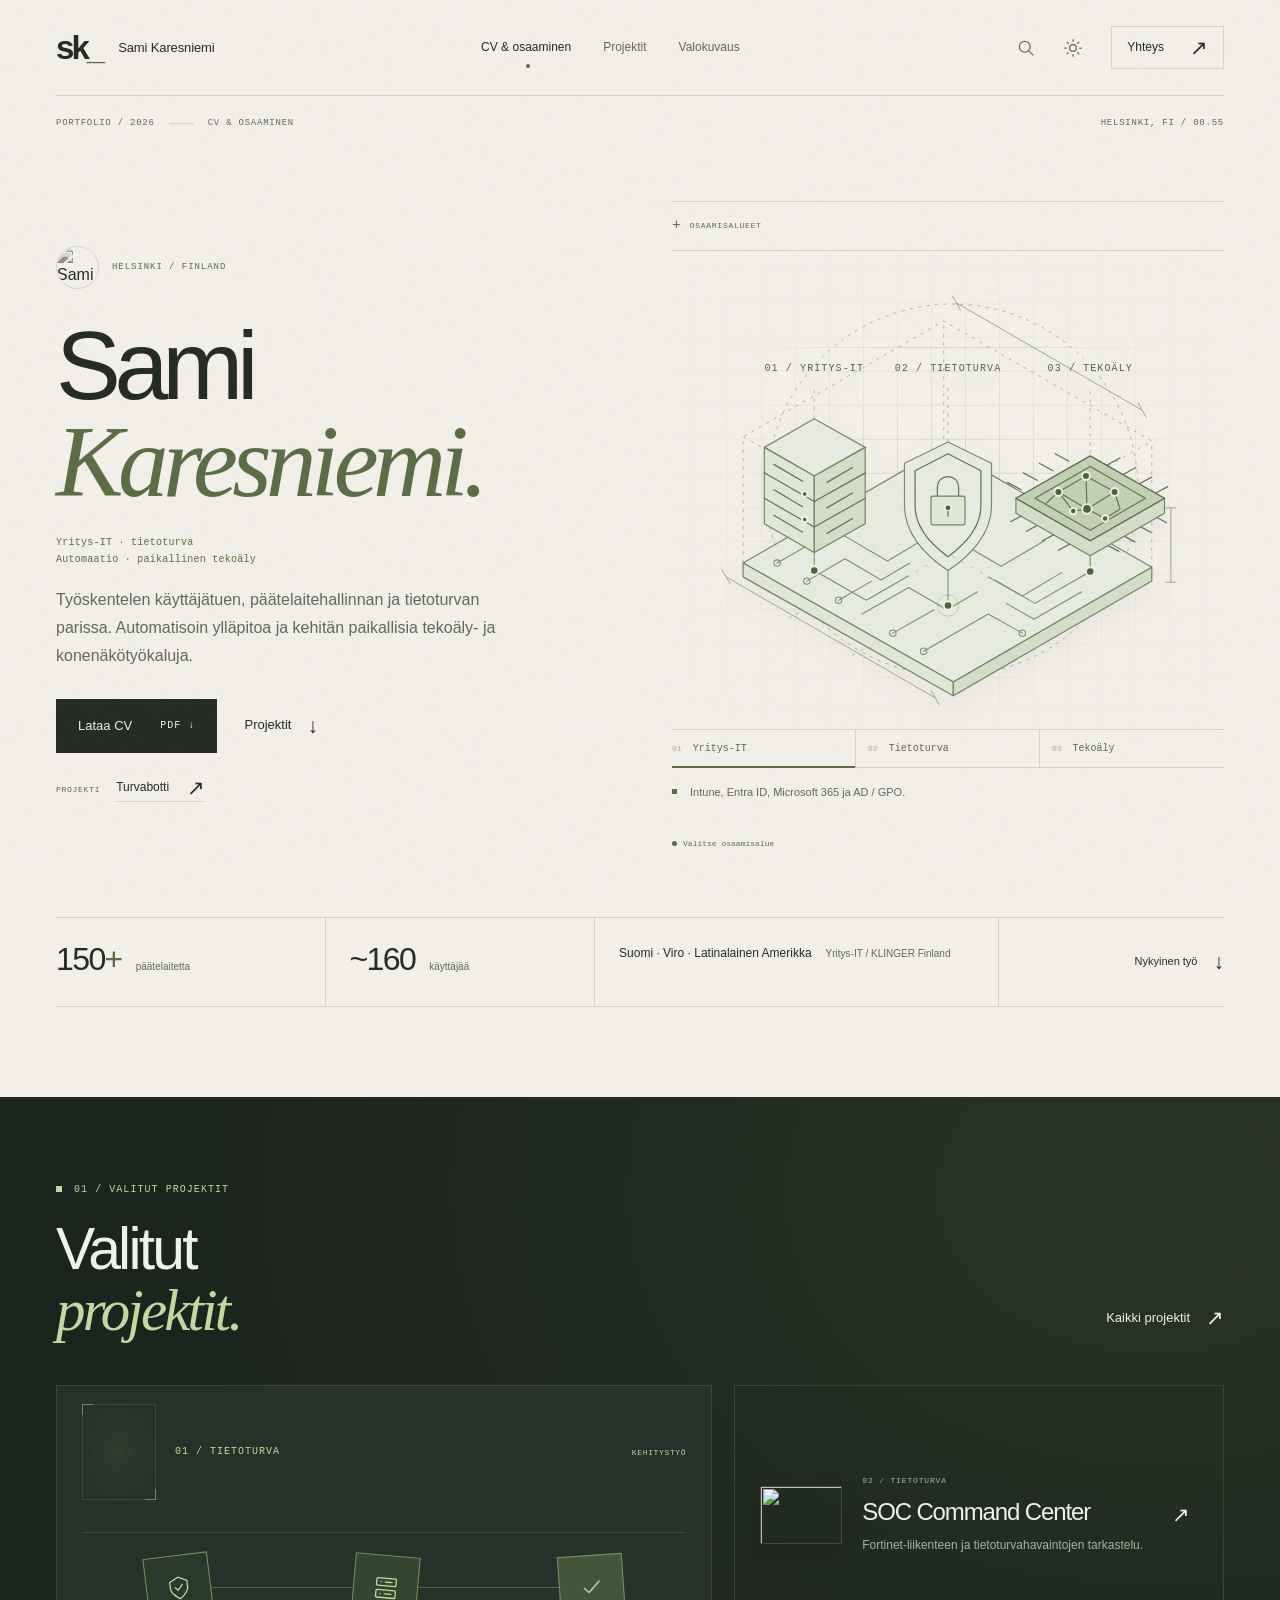
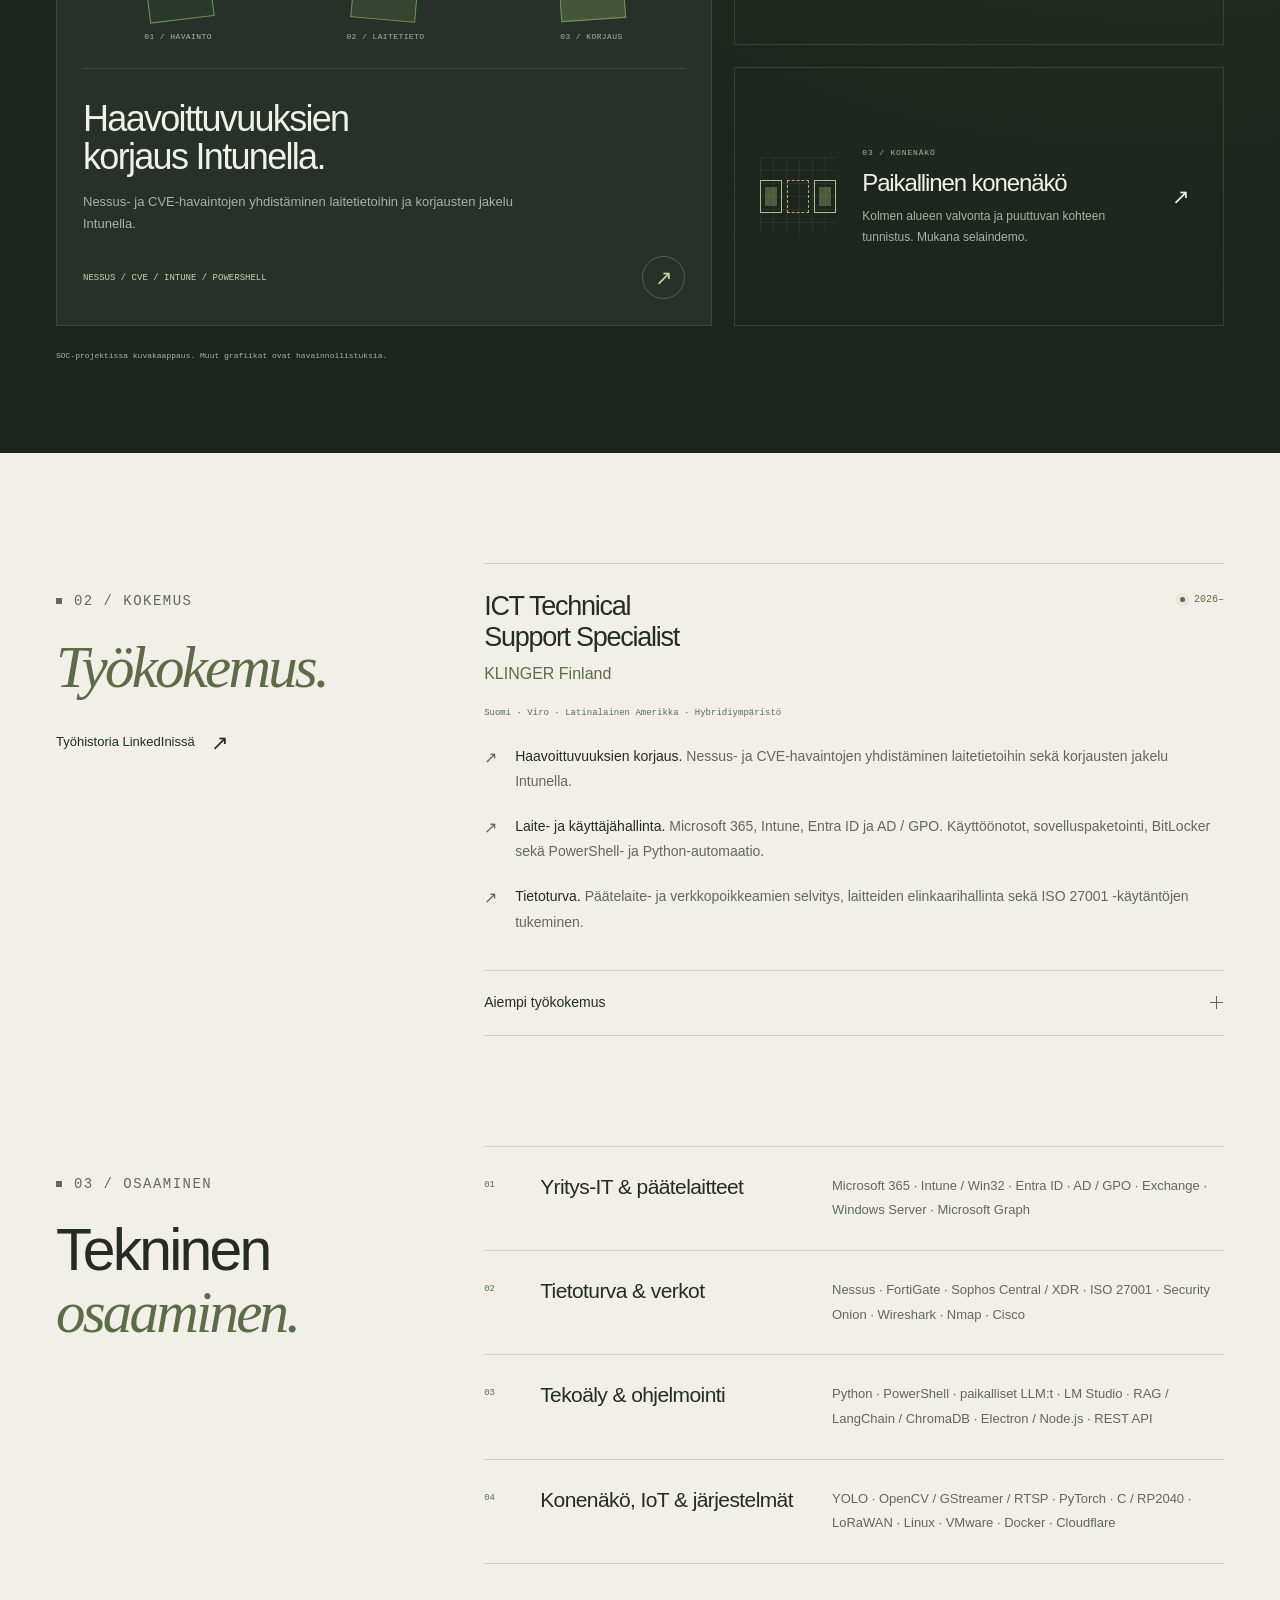
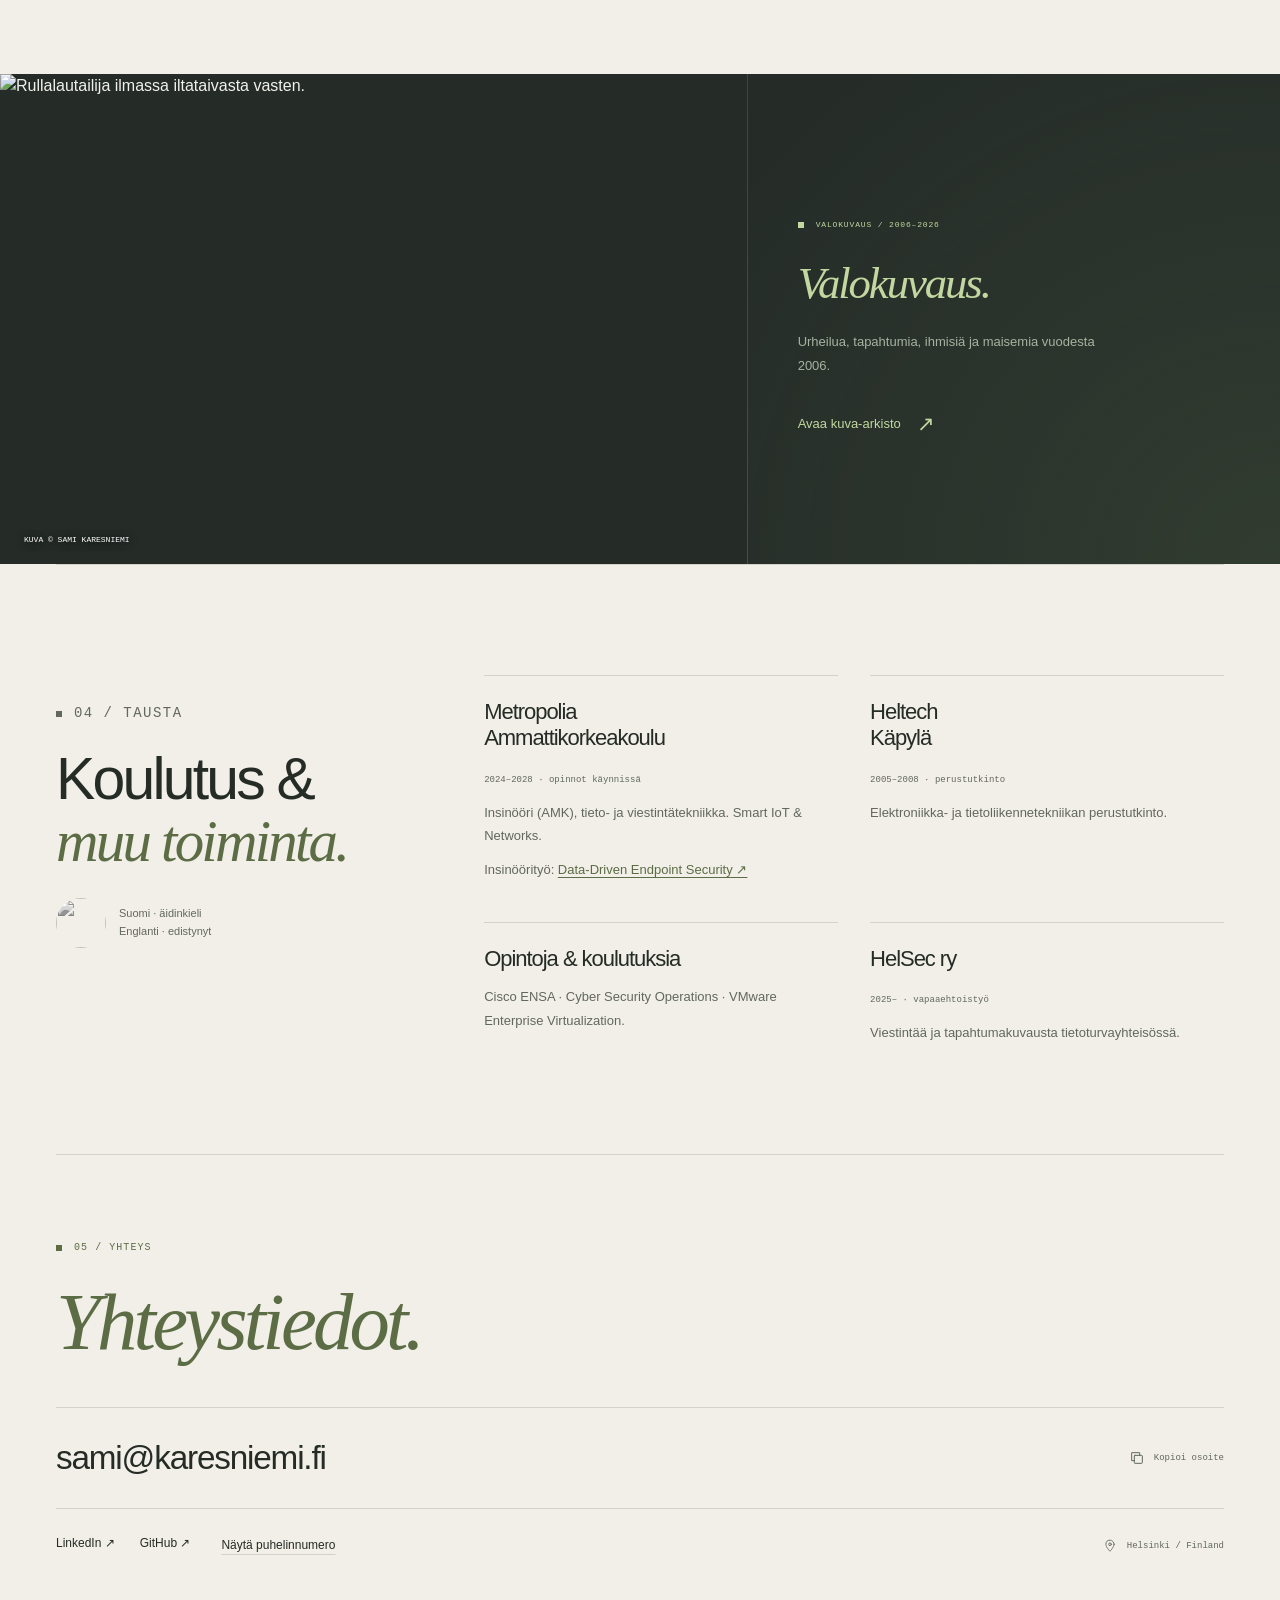
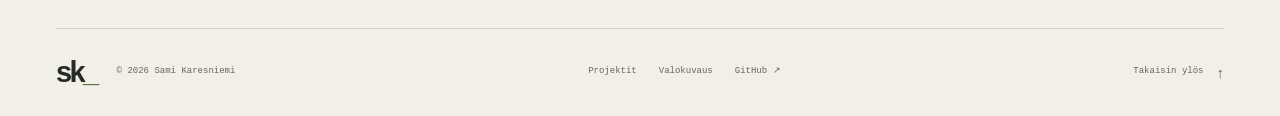
==== commit 9a3f9c07: "new update" ====
--- a/index.html
+++ b/index.html
@@ -1,5 +1,9 @@
-<!doctype html><html lang="fi"><head><meta charset="utf-8"><meta name="viewport" content="width=device-width,initial-scale=1"><meta name="theme-color" content="#f1efe8"><meta name="color-scheme" content="dark light"><title>Sami Karesniemi — CV | Yritys-IT, tietoturva &amp; On-Premise AI</title><meta name="description" content="ICT &amp; Endpoint Security Specialist. Yritystason päätelaitehallinta, dataohjattu haavoittuvuuksien korjaus sekä pilviriippumattomat AI- ja konenäköratkaisut."><meta property="og:title" content="Sami Karesniemi — CV | Yritys-IT, tietoturva &amp; On-Premise AI"><meta property="og:description" content="ICT &amp; Endpoint Security Specialist. Yritystason päätelaitehallinta, dataohjattu haavoittuvuuksien korjaus sekä pilviriippumattomat AI- ja konenäköratkaisut."><meta property="og:type" content="website"><meta property="og:locale" content="fi_FI"><link rel="icon" href="assets/favicon.svg" type="image/svg+xml"><link rel="stylesheet" href="style.css?v=20261019-symbol"><link rel="stylesheet" href="portfolio.css?v=20261019-symbol"><link rel="stylesheet" href="premium.css?v=20261019-symbol"><link rel="stylesheet" href="editorial.css?v=20261019-symbol"><link rel="stylesheet" href="usability.css?v=20261019-symbol"><link rel="stylesheet" href="resume.css?v=20261019-symbol"><script defer src="common.js?v=20261019-symbol"></script><script defer src="contacts.js?v=20261019-symbol"></script><noscript><style>.menu-toggle,.project-filters{display:none}nav{display:flex;position:static;max-height:none;flex-basis:100%;flex-wrap:wrap}</style></noscript></head><body class="home-page"><a class="skip-link" href="#main">Siirry sisältöön</a><header class="site-header"><a class="brand" href="index.html" aria-label="Sami Karesniemi, etusivu"><span class="brand-mark">sk<span>_</span></span><span>Sami Karesniemi</span></a><button class="menu-toggle" aria-expanded="false" aria-controls="navigation">Valikko <span aria-hidden="true">＋</span></button><nav id="navigation" aria-label="Päänavigaatio"><a href="index.html" aria-current="page">CV &amp; osaaminen</a><a href="ai.html">Projektit</a><a href="photography.html">Valokuvaus</a><a class="nav-contact" href="index.html#yhteys">Yhteys <span aria-hidden="true">↗</span></a></nav></header><main id="main" tabindex="-1"><section class="resume-hero" id="alku" aria-labelledby="resume-name"><div class="resume-intro"><div class="resume-identity"><img src="assets/sami-karesniemi-160.webp" srcset="assets/sami-karesniemi-160.webp 160w, assets/sami-karesniemi-320.webp 320w" sizes="56px" width="56" height="56" loading="lazy" decoding="async" alt="Sami Karesniemi"><p class="eyebrow">HELSINKI / FINLAND</p></div><h1 id="resume-name">Sami<br><em>Karesniemi.</em></h1><p class="resume-role">ICT &amp; Endpoint Security · On-Premise AI &amp; Automation</p><p class="resume-lead">Yhdistän yritystason päätelaitehallinnan, dataohjatun tietoturvan ja paikalliset AI- sekä konenäköratkaisut. Rakennan pilviriippumattomia työkaluja ja automaatioputkia, joilla tietoturvahavainnosta tai datavirrasta päästään suoraan korjaukseen ja todennettavaan tulokseen.</p><div class="hero-actions"><a class="button button-primary" href="assets/documents/sami-karesniemi-cv.pdf?v=20261019-contact" download="Sami_Karesniemi_CV.pdf">Lataa CV <span aria-hidden="true">PDF ↓</span></a><a class="text-link" href="#tyokokemus">Työkokemus <span aria-hidden="true">↓</span></a></div></div><figure class="resume-structure" aria-hidden="true"><div class="geometry-stage"><svg xmlns="http://www.w3.org/2000/svg" class="geometry-drawing system-mark" viewBox="0 0 520 450" fill="none">
-  <title>IT-infra vasemmalla, kyberturva keskellä ja tekoäly oikealla</title>
+<!doctype html>
+<html lang="fi"><head><meta charset="utf-8"><meta name="viewport" content="width=device-width,initial-scale=1"><meta name="theme-color" content="#f1efe8"><meta name="color-scheme" content="light dark"><title>Sami Karesniemi — Yritys-IT, tietoturva &amp; paikallinen tekoäly</title><meta name="description" content="Sami Karesniemen työkokemus, tekninen osaaminen, projektit ja valokuva-arkisto."><meta property="og:title" content="Sami Karesniemi — Yritys-IT, tietoturva &amp; paikallinen tekoäly"><meta property="og:description" content="Sami Karesniemen työkokemus, tekninen osaaminen, projektit ja valokuva-arkisto."><meta property="og:type" content="website"><meta property="og:locale" content="fi_FI"><link rel="icon" href="assets/favicon.svg" type="image/svg+xml"><link rel="preload" href="assets/fonts/sans.otf" as="font" type="font/otf" crossorigin><link rel="preload" href="assets/fonts/serif-italic.otf" as="font" type="font/otf" crossorigin><link rel="stylesheet" href="style.css?v=20261102-4"><link rel="stylesheet" href="security-scroll.css?v=20261102-4"><script>try{if(localStorage.getItem('sk-theme')==='dark')document.documentElement.dataset.theme='dark'}catch(e){}</script><script src="common.js?v=20261102-4" defer></script><script src="security-scroll.js?v=20261102-4" defer></script><noscript><style>.menu-toggle,.palette-toggle,.theme-toggle,.system-tabs,.filters,#load-more,.project-open,.project-preview,.phone-contact{display:none!important}@media(max-width:700px){.site-header{flex-wrap:wrap;padding-block:18px}.navigation{display:flex;position:static;flex-basis:100%;padding:15px 0 0;box-shadow:none;border:0;gap:5px;flex-direction:row;justify-content:space-between}.navigation>a{font-size:11px;padding:10px 0;border:0}.navigation>a[aria-current=page]::after{display:none}}</style></noscript></head><body class="home-page" id="alku"><a class="skip-link" href="#main">Siirry sisältöön</a><div class="progress-line" aria-hidden="true"></div>
+ <header class="site-header wrap"><a class="brand" href="index.html" aria-label="Sami Karesniemi, etusivu"><span class="brand-symbol">sk<span>_</span></span><span class="brand-name">Sami Karesniemi</span></a>
+ <nav id="navigation" class="navigation" aria-label="Päänavigaatio"><a href="index.html" aria-current="page">CV & osaaminen</a><a href="ai.html">Projektit</a><a href="photography.html">Valokuvaus</a></nav>
+ <div class="nav-actions"><button class="icon-button palette-toggle" aria-label="Etsi tai siirry sivulle. Pikanäppäin Ctrl K" title="Siirry · Ctrl K"><svg class="icon" viewBox="0 0 24 24" aria-hidden="true"><circle cx="10.5" cy="10.5" r="6.5"/><path d="m16 16 4.5 4.5"/></svg></button><button class="icon-button theme-toggle" aria-label="Ota tumma teema käyttöön" title="Vaihda teemaa"><svg class="icon" viewBox="0 0 24 24" aria-hidden="true"><circle cx="12" cy="12" r="4"/><path d="M12 2v2m0 16v2M2 12h2m16 0h2M5 5l1.5 1.5m11 11L19 19M5 19l1.5-1.5m11-11L19 5"/></svg></button><a class="nav-contact" href="index.html#yhteys">Yhteys <span class="arrow" aria-hidden="true">↗</span></a><button class="menu-toggle" aria-expanded="false" aria-controls="navigation">Valikko <span aria-hidden="true">＋</span></button></div></header><div class="page-meta wrap"><div class="page-meta-left"><span>Portfolio / 2026</span><span class="tiny-line" aria-hidden="true"></span><span>CV & OSAAMINEN</span></div><span>Helsinki, FI <span class="clock" aria-label="Helsingin paikallinen aika"></span></span></div><main id="main" tabindex="-1"><section class="hero wrap" aria-labelledby="resume-name"><div class="hero-intro"><div class="identity"><img src="assets/sami-160.webp" width="43" height="43" alt="Sami Karesniemi"><div><p class="micro">Helsinki / Finland</p></div></div><h1 id="resume-name">Sami<em>Karesniemi.</em></h1><p class="hero-role">Yritys-IT · tietoturva<br>Automaatio · paikallinen tekoäly</p><p class="hero-lead">Työskentelen käyttäjätuen, päätelaitehallinnan ja tietoturvan parissa. Automatisoin ylläpitoa ja kehitän paikallisia tekoäly- ja konenäkötyökaluja.</p><div class="hero-actions"><a class="button primary" href="assets/documents/sami-karesniemi-cv-20261102.pdf" download="Sami_Karesniemi_CV.pdf">Lataa CV <span class="micro" style="color:inherit">PDF ↓</span></a><a class="text-link" href="#projektit">Projektit <span class="arrow" aria-hidden="true">↓</span></a></div><p class="cv-project-link"><span>Projekti</span><a href="https://turvabotti.com/" target="_blank" rel="noopener noreferrer">Turvabotti <span class="arrow" aria-hidden="true">↗</span></a></p></div><figure class="system-panel" aria-labelledby="system-caption"><div class="system-topline"><span class="system-id">Osaamisalueet</span></div><div class="system-stage" data-mode="all"><div aria-hidden="true"><svg xmlns="http://www.w3.org/2000/svg" class="system-drawing system-mark" viewBox="0 0 520 450" fill="none">
+  <title>Yritys-IT, tietoturva ja paikallinen tekoäly samassa järjestelmässä</title>
   <style>
     .system-mark .guide{fill:none;stroke:#9ca78f;stroke-width:.75;stroke-dasharray:3 5}
     .system-mark .dimension{fill:none;stroke:#8a987b;stroke-width:.75}
@@ -60,9 +64,12 @@
     <circle class="point" cx="389" cy="284" r="3.2"/>
     <path class="wire" d="M389 287V292"/>
     </g>
-  <g class="guide"><path d="M134 158V128 M260 180V129 M394 191V128"/></g><text x="134" y="113" text-anchor="middle">01 / IT INFRA</text><text x="260" y="113" text-anchor="middle">02 / CYBERSECURITY</text><text x="394" y="113" text-anchor="middle">03 / AI</text><text x="105" y="382" transform="rotate(30 105 382)">CONNECTED SYSTEMS</text></svg>
-</div><figcaption>YRITYS-IT / TIETOTURVA / ON-PREMISE &amp; EDGE AI</figcaption></figure></section>
-<section class="resume-section section-wrap" id="tyokokemus" aria-labelledby="career-title"><span id="nykyinen-tyo" class="anchor-alias"></span><div class="resume-section-label"><p class="eyebrow">01 / KOKEMUS</p><h2 id="career-title">Työkokemus.</h2></div><div class="resume-section-content"><article class="current-role"><div class="resume-job-heading"><div><h3>ICT Technical Support Specialist</h3><p class="resume-company">KLINGER Finland</p></div><span class="resume-date">2026–</span></div><p class="resume-scope">Noin 160 käyttäjää · Suomi, Viro ja Latinalainen Amerikka · Hybridiympäristö</p><ul class="resume-bullets"><li><strong>Dataohjattu haavoittuvuuksien hallinta:</strong> Tenable Nessus -auditointien, CVE-haavoittuvuustietojen ja laiteinventaarion yhdistäminen automatisoituun Intune Win32 -sovelluspaketointiin ja massakorjausjakeluun.</li><li><strong>Päätelaite- ja identiteettihallinta:</strong> Microsoft 365-, Intune-, Entra ID- ja Active Directory / GPO -ympäristöjen ylläpito, BitLocker- ja tietoturvakovennukset sekä toistuvien ylläpitotehtävien automatisointi PowerShellillä ja Pythonilla.</li><li><strong>Tietoturva ja infrastruktuuri:</strong> Päätelaite- ja verkkotason poikkeamien selvitys, kansainvälisen laitekannan elinkaarihallinta sekä ISO 27001 -standardin teknisten kontrollien käytännön jalkautus.</li></ul></article><details class="earlier-career"><summary>Aiempi kokemus <span>Yli 15 v. operatiivinen vastuu, logistiikka ja visuaaliset tuotannot (sekä 25+ v. laite- ja tietotekniikkatausta)</span></summary><div class="earlier-career-body"><article class="compact-job"><span class="resume-date">2022–2024</span><div><h3>Aluevastuuhenkilö &amp; kuljettaja</h3><p>Kuljetusliike L &amp; L Oy. Kappaletavaran jakelu ja alueen päivittäisen toiminnan koordinointi. Työssä yhdistyivät kuljetustehtävät, järjestelmien käyttö ja toiminnan sujuvuudesta huolehtiminen. Osallistuin myös uuden paketinkäsittelyjärjestelmän käyttöönottoon.</p></div></article><article class="compact-job"><span class="resume-date">2021–2022</span><div><h3>Kuorma-autonkuljettaja</h3><p>Alihankkija Oy. Kappaletavaran kuljetukset ja jakelu Uudellamaalla. Työssä yhdistyivät ajaminen, kuormien käsittely ja toimitusten hoitaminen asiakasrajapinnassa.</p></div></article><article class="compact-job"><span class="resume-date">Videotuotannot</span><div><h3>Kuvaaja, editoija &amp; lavastaja</h3><p>MVP74. TV- ja musiikkivideotuotantojen kuvaus ja editointi sekä kuvauslokaatioiden etsiminen. Suunnittelin ja valmistin lavastuksia ja työskentelin tuotantojen visuaalisen toteutuksen eri vaiheissa.</p></div></article><article class="compact-job"><span class="resume-date">2006–</span><div><h3>Valokuvaus</h3><p>Pitkäaikaista freelance-kuvausta urheilun, tapahtumien, ihmisten ja maisemien parissa. Rullalautailu ja lumilautailu ovat olleet toistuvia aiheita kuvallisessa työskentelyssäni. <a class="inline-link" href="photography.html">151 kuvan arkisto ↗</a></p></div></article></div></details></div></section>
-<section class="resume-section section-wrap" id="osaaminen" aria-labelledby="skills-title"><div class="resume-section-label"><p class="eyebrow">02 / TYÖKALUT</p><h2 id="skills-title">Tekninen<br>osaaminen.</h2></div><dl class="resume-skills"><div><dt>Yritys-IT &amp; päätelaitteet</dt><dd>Microsoft 365 · Intune / Win32 · Entra ID · AD / GPO · Exchange · Windows Server · Microsoft Graph</dd></div><div><dt>Tietoturva &amp; verkot</dt><dd>Nessus · FortiGate · Sophos Central / XDR · ISO 27001 · Security Onion · Wireshark · Nmap · Cisco</dd></div><div><dt>Custom AI &amp; ohjelmointi</dt><dd>Python · PowerShell · paikalliset LLM:t · LM Studio · RAG / LangChain / ChromaDB · Electron / Node.js · REST API</dd></div><div><dt>Edge, IoT &amp; ympäristöt</dt><dd>YOLO · OpenCV / GStreamer / RTSP · PyTorch · C / RP2040 · LoRaWAN · Linux · VMware · Docker · Cloudflare</dd></div></dl></section>
-<section class="resume-section section-wrap" id="projektit" aria-labelledby="selected-title"><div class="resume-section-label"><p class="eyebrow">03 / NÄYTÖT</p><h2 id="selected-title">Valitut<br>projektit.</h2><a class="text-link" href="ai.html">Kaikki 14 projektia <span aria-hidden="true">↗</span></a></div><ol class="resume-projects"><li><a href="ai.html#remediation"><span class="resume-project-number">01</span><div><h3>Haavoittuvuuksien massakorjaus</h3><p>Automaatioputki CVE-havainnoista ja laiteinventaariosta Intune Win32 -paketointiin ja hallittuun jakeluun.</p></div><span class="resume-project-arrow" aria-hidden="true">↗</span></a></li><li><a href="ai.html#soc"><span class="resume-project-number">02</span><div><h3>SOC Command Center Pro</h3><p>FortiGate-palomuurin, Sophos XDR:n ja CVE-tietojen reaaliaikainen korrelaatio lokaalissa tilannekuvanäkymässä.</p></div><span class="resume-project-arrow" aria-hidden="true">↗</span></a></li><li><a href="ai.html#cell7"><span class="resume-project-number">03</span><div><h3>CELL-7</h3><p>Pilviriippumaton, lokaalia kielimallia ja tietoturvatyökaluja yhdistävä agenttityönkulku tekniseen analyysiin.</p></div><span class="resume-project-arrow" aria-hidden="true">↗</span></a></li><li><a href="ai.html#rag"><span class="resume-project-number">04</span><div><h3>Paikallinen RAG-dokumenttianalyysi</h3><p>Sensitiivisen raportti- ja auditointiaineiston haku paikallisella vektoritietokannalla ja tarkoilla lähdeviitteillä.</p></div><span class="resume-project-arrow" aria-hidden="true">↗</span></a></li><li><a href="ai.html#thesis"><span class="resume-project-number">05</span><div><h3>Data-Driven Endpoint Security</h3><p>Insinöörityö: Tenable Nessus -auditointien ja laiteinventaarion integrointi automatisoituun korjausprosessiin.</p></div><span class="resume-project-arrow" aria-hidden="true">↗</span></a></li></ol></section>
-<section class="resume-section section-wrap" id="koulutus" aria-labelledby="education-title"><span id="tausta" class="anchor-alias"></span><div class="resume-section-label"><p class="eyebrow">04 / TAUSTA</p><h2 id="education-title">Koulutus &amp;<br>muu toiminta.</h2></div><div class="resume-education"><article><h3>Metropolia Ammattikorkeakoulu</h3><p class="resume-date">2024–2028 · opinnot käynnissä</p><p>Insinööri (AMK), tieto- ja viestintätekniikka.<br>Smart IoT &amp; Networks.</p><p class="resume-study-note">Insinöörityö: <a class="inline-link" href="ai.html#thesis">Data-Driven Endpoint Security ↗</a></p></article><article><h3>Heltech Käpylä</h3><p class="resume-date">2005–2008 · ammatillinen perustutkinto</p><p>Elektroniikka- ja tietoliikennetekniikan koulutus. Vahva käytännön pohja laitteistoista, elektroniikasta ja verkkotekniikasta.</p></article><article><h3>Opintoja &amp; koulutuksia</h3><p>Cisco ENSA · Cyber Security Operations · VMware Enterprise Virtualization.</p></article><article><h3>HelSec ry</h3><p class="resume-date">
+  <g class="guide"><path d="M134 158V128 M260 180V129 M394 191V128"/></g><text x="134" y="113" text-anchor="middle">01 / YRITYS-IT</text><text x="260" y="113" text-anchor="middle">02 / TIETOTURVA</text><text x="394" y="113" text-anchor="middle">03 / TEKOÄLY</text><text x="105" y="382" transform="rotate(30 105 382)"></text><g class="data-paths" stroke="#718a53" stroke-width=".8" fill="none"><path d="M134 301L183 329L260 285L342 332L394 302" stroke-dasharray="3 7" opacity=".5"/><circle cx="260" cy="334" r="10" opacity=".35"/></g></svg></div></div><div class="system-tabs" role="tablist" aria-label="Tutki osaamisalueita"><button class="system-tab" id="tab-infra" role="tab" aria-selected="true" aria-controls="system-caption" tabindex="0" data-mode="infra"><small>01</small> Yritys-IT</button><button class="system-tab" id="tab-security" role="tab" aria-selected="false" aria-controls="system-caption" tabindex="-1" data-mode="security"><small>02</small> Tietoturva</button><button class="system-tab" id="tab-ai" role="tab" aria-selected="false" aria-controls="system-caption" tabindex="-1" data-mode="ai"><small>03</small> Tekoäly</button></div><figcaption id="system-caption" class="system-description" role="tabpanel" aria-labelledby="tab-infra" aria-live="polite"><span class="square" aria-hidden="true"></span><span class="system-copy">Intune, Entra ID, Microsoft 365 ja AD / GPO.</span></figcaption><div class="system-footer"><span><span class="pulse" aria-hidden="true"></span>Valitse osaamisalue</span></div></figure></section>
+<div class="scale-strip wrap" aria-label="Nykyisen työn laajuus"><div class="scale-item"><strong>150<span style="color:var(--olive)">+</span></strong><small>päätelaitetta</small></div><div class="scale-item"><strong>~160</strong><small>käyttäjää</small></div><div class="scale-item"><span class="regions">Suomi · Viro · Latinalainen Amerikka</span><small>Yritys-IT / KLINGER Finland</small></div><div class="scale-item"><a class="text-link" href="#tyokokemus">Nykyinen työ <span class="arrow" aria-hidden="true">↓</span></a></div></div><section class="dark-section" id="projektit" aria-labelledby="selected-title"><div class="wrap"><div class="section-heading reveal"><div><p class="eyebrow">01 / Valitut projektit</p><h2 id="selected-title">Valitut<br><em>projektit.</em></h2></div><a class="text-link" href="ai.html">Kaikki projektit <span class="arrow" aria-hidden="true">↗</span></a></div><div class="feature-work"><a class="case-feature security-project" id="tietoturva" href="ai.html#remediation"><div class="case-top"><span class="security-project-label"><span class="security-dock" id="security-dock" aria-hidden="true"><svg xmlns="http://www.w3.org/2000/svg" class="shield-icon system-mark" viewBox="348 222 82 121" fill="none" focusable="false">
+    <path class="surface" d="M389 222L430 242V282C430 307 412 328 389 343C366 328 348 307 348 282V242Z"/>
+    <path class="wire" d="M389 233L420 249V282C420 301 407 317 389 330C371 317 358 301 358 282V249Z"/>
+    <path class="wire" d="M379 274V265C379 251 399 251 399 265V274"/>
+    <rect class="face" x="373" y="273" width="32" height="27" rx="2"/>
+    <circle class="point" cx="389" cy="284" r="3.2"/>
+    <path class="wire" d="M389 287V292"/>
+    </svg></span><span>01 / TIETOTURVA</span></span><span class="case-state">KEHITYSTYÖ</span></div><div class="pipeline" aria-label="Haavoittuvuushavainto, yhdistetty laitetieto, hallittu korjaus"><div class="pipeline-node"><span class="node-shape"><svg class="icon" viewBox="0 0 24 24" aria-hidden="true"><path d="m12 2 8 4v6c0 5-8 10-8 10S4 17 4 12V6l8-4Z"/><path d="m8.5 11.5 2.5 2.5 4.5-5"/></svg></span><span>01 / HAVAINTO</span></div><div class="pipeline-node"><span class="node-shape"><svg class="icon" viewBox="0 0 24 24" aria-hidden="true"><rect x="3" y="3" width="18" height="7" rx="1"/><rect x="3" y="14" width="18" height="7" rx="1"/><path d="M7 6.5h.1M7 17.5h.1M11 6.5h6M11 17.5h6"/></svg></span><span>02 / LAITETIETO</span></div><div class="pipeline-node"><span class="node-shape"><svg class="icon" viewBox="0 0 24 24" aria-hidden="true"><path d="m5 12 4 4L19 6"/></svg></span><span>03 / KORJAUS</span></div></div><div class="case-title"><h3>Haavoittuvuuksien<br>korjaus Intunella.</h3><p>Nessus- ja CVE-havaintojen yhdistäminen laitetietoihin ja korjausten jakelu Intunella.</p><div class="case-link-row"><span>NESSUS / CVE / INTUNE / POWERSHELL</span><span class="round-arrow"><span class="arrow" aria-hidden="true">↗</span></span></div></div></a><div class="side-work"><a class="case-small reveal" href="ai.html#soc"><img class="case-preview" src="assets/projects/soc-command-center-preview.webp" width="82" height="58" alt="" loading="lazy"><div><p class="micro">02 / TIETOTURVA</p><h3>SOC Command Center</h3><p>Fortinet-liikenteen ja tietoturvahavaintojen tarkastelu.</p></div><span class="arrow" aria-hidden="true">↗</span></a><a class="case-small reveal" href="ai.html#vision"><div class="mini-vision" aria-hidden="true"><i></i><i></i><i></i></div><div><p class="micro">03 / KONENÄKÖ</p><h3>Paikallinen konenäkö</h3><p>Kolmen alueen valvonta ja puuttuvan kohteen tunnistus. Mukana selaindemo.</p></div><span class="arrow" aria-hidden="true">↗</span></a></div></div><div class="projects-caption"><span>SOC-projektissa kuvakaappaus. Muut grafiikat ovat havainnollistuksia.</span></div></div></section><section class="section wrap section-title-side" id="tyokokemus" aria-labelledby="career-title"><div class="side-heading reveal"><p class="eyebrow">02 / Kokemus</p><h2 id="career-title"><em>Työkokemus.</em></h2><a class="text-link" href="https://www.linkedin.com/in/sami-karesniemi/" target="_blank" rel="noopener noreferrer">Työhistoria LinkedInissä <span class="arrow" aria-hidden="true">↗</span></a></div><div class="reveal"><article class="career" id="nykyinen-tyo"><div class="career-heading"><div><h3>ICT Technical<br>Support Specialist</h3><p class="career-company">KLINGER Finland</p></div><span class="date current-date">2026–</span></div><p class="scope">Suomi · Viro · Latinalainen Amerikka · Hybridiympäristö</p><ul class="career-points"><li><span><strong>Haavoittuvuuksien korjaus.</strong> Nessus- ja CVE-havaintojen yhdistäminen laitetietoihin sekä korjausten jakelu Intunella.</span></li><li><span><strong>Laite- ja käyttäjähallinta.</strong> Microsoft 365, Intune, Entra ID ja AD / GPO. Käyttöönotot, sovelluspaketointi, BitLocker sekä PowerShell- ja Python-automaatio.</span></li><li><span><strong>Tietoturva.</strong> Päätelaite- ja verkkopoikkeamien selvitys, laitteiden elinkaarihallinta sekä ISO 27001 -käytäntöjen tukeminen.</span></li></ul></article><details class="earlier-career"><summary>Aiempi työkokemus<span class="plus" aria-hidden="true"></span></summary><div><article class="compact-job"><span class="date">2022–2024</span><div><h4>Aluevastuuhenkilö & kuljettaja</h4><p>Kuljetusliike L & L Oy. Jakelun koordinointi, kuljetukset, perehdytys ja osallistuminen uuden paketinkäsittelyjärjestelmän käyttöönottoon.</p></div></article><article class="compact-job"><span class="date">2021–2022</span><div><h4>Kuorma-autonkuljettaja</h4><p>Alihankkija Oy. Kappaletavaran jakelu Uudellamaalla ja uusien kuljettajien koulutus.</p></div></article><article class="compact-job"><span class="date">Videotuotannot</span><div><h4>Kuvaaja, editoija & lavastaja</h4><p>MVP74. TV- ja musiikkivideotuotantojen kuvaus, editointi, lavastus ja kuvauspaikkojen etsintä.</p></div></article><article class="compact-job"><span class="date">2006–</span><div><h4>Valokuvaus</h4><p>Freelance-kuvausta urheilusta, tapahtumista, ihmisistä ja maisemista. <a href="photography.html">Avaa kuva-arkisto ↗</a></p></div></article></div></details></div></section><section class="section skills-section wrap section-title-side" id="osaaminen" aria-labelledby="skills-title"><div class="side-heading reveal"><p class="eyebrow">03 / Osaaminen</p><h2 id="skills-title">Tekninen<br><em>osaaminen.</em></h2></div><div class="reveal"><div class="skills-list"><article class="skill-row"><span class="skill-number">01</span><h3>Yritys-IT & päätelaitteet</h3><p>Microsoft 365 · Intune / Win32 · Entra ID · AD / GPO · Exchange · Windows Server · Microsoft Graph</p></article><article class="skill-row"><span class="skill-number">02</span><h3>Tietoturva & verkot</h3><p>Nessus · FortiGate · Sophos Central / XDR · ISO 27001 · Security Onion · Wireshark · Nmap · Cisco</p></article><article class="skill-row"><span class="skill-number">03</span><h3>Tekoäly & ohjelmointi</h3><p>Python · PowerShell · paikalliset LLM:t · LM Studio · RAG / LangChain / ChromaDB · Electron / Node.js · REST API</p></article><article class="skill-row"><span class="skill-number">04</span><h3>Konenäkö, IoT & järjestelmät</h3><p>YOLO · OpenCV / GStreamer / RTSP · PyTorch · C / RP2040 · LoRaWAN · Linux · VMware · Docker · Cloudflare</p></article></div></div></section><section class="visual-break" aria-labelledby="photo-preview-title"><div class="visual-break-image"><img src="assets/photo-skate.webp" width="800" height="533" loading="lazy" decoding="async" alt="Rullalautailija ilmassa iltataivasta vasten."><span class="image-coordinate">KUVA © SAMI KARESNIEMI</span></div><div class="visual-break-copy"><p class="eyebrow">Valokuvaus / 2006–2026</p><h2 id="photo-preview-title"><em>Valokuvaus.</em></h2><p>Urheilua, tapahtumia, ihmisiä ja maisemia vuodesta 2006.</p><a class="text-link" href="photography.html">Avaa kuva-arkisto <span class="arrow" aria-hidden="true">↗</span></a></div></section><section class="section wrap section-title-side education-section" id="koulutus" aria-labelledby="education-title"><div class="side-heading reveal"><span id="tausta"></span><p class="eyebrow">04 / Tausta</p><h2 id="education-title">Koulutus &<br><em>muu toiminta.</em></h2><div class="portrait-note"><img src="assets/sami-160.webp" width="50" height="50" alt="" loading="lazy"><p>Suomi · äidinkieli<br>Englanti · edistynyt</p></div></div><div class="education-grid reveal"><article><h3>Metropolia<br>Ammattikorkeakoulu</h3><span class="date">2024–2028 · opinnot käynnissä</span><p>Insinööri (AMK), tieto- ja viestintätekniikka. Smart IoT & Networks.</p><p>Insinöörityö: <a class="inline-link" href="ai.html#thesis">Data-Driven Endpoint Security ↗</a></p></article><article><h3>Heltech<br>Käpylä</h3><span class="date">2005–2008 · perustutkinto</span><p>Elektroniikka- ja tietoliikennetekniikan perustutkinto.</p></article><article><h3>Opintoja & koulutuksia</h3><p>Cisco ENSA · Cyber Security Operations · VMware Enterprise Virtualization.</p></article><article><h3>HelSec ry</h3><span class="date">2025– · vapaaehtoistyö</span><p>Viestintää ja tapahtumakuvausta tietoturvayhteisössä.</p></article></div></section><section class="contact-section wrap" id="yhteys" aria-labelledby="contact-title"><p class="eyebrow">05 / Yhteys</p><div class="contact-heading"><h2 id="contact-title"><em>Yhteystiedot.</em></h2></div><div class="contact-email-row"><a class="contact-email" href="mailto:sami@karesniemi.fi">sami@karesniemi.fi</a><button class="copy-email" data-copy="sami@karesniemi.fi" aria-label="Kopioi sähköpostiosoite"><svg class="icon" viewBox="0 0 24 24" aria-hidden="true"><rect x="8" y="8" width="12" height="12" rx="1"/><path d="M16 8V4H4v12h4"/></svg><span>Kopioi osoite</span></button></div><div class="contact-bottom"><div class="contact-links"><a href="https://www.linkedin.com/in/sami-karesniemi/" target="_blank" rel="noopener noreferrer">LinkedIn ↗</a><a href="https://github.com/SamiKares" target="_blank" rel="noopener noreferrer">GitHub ↗</a><span class="phone-contact" aria-live="polite"><button class="phone-reveal" data-reveal-phone>Näytä puhelinnumero</button></span></div><span class="contact-location"><svg class="icon" viewBox="0 0 24 24" aria-hidden="true"><path d="M19 9c0 5-7 12-7 12S5 14 5 9a7 7 0 1 1 14 0Z"/><circle cx="12" cy="9" r="2.3"/></svg> Helsinki / Finland</span></div></section><p class="print-contact" style="display:none">Sami Karesniemi · sami@karesniemi.fi</p></main><footer class="site-footer wrap"><div class="footer-brand"><a class="brand-symbol" href="index.html" aria-label="Etusivu">sk<span>_</span></a><span>© 2026 Sami Karesniemi</span></div><nav class="footer-nav" aria-label="Alatunniste"><a href="ai.html">Projektit</a><a href="photography.html">Valokuvaus</a><a href="https://github.com/SamiKares" target="_blank" rel="noopener noreferrer">GitHub ↗</a></nav><a class="back-top" href="#alku">Takaisin ylös <span class="arrow" aria-hidden="true">↑</span></a></footer><dialog id="palette" class="palette" aria-label="Etsi tai siirry"><div class="palette-search"><svg class="icon" viewBox="0 0 24 24" aria-hidden="true"><circle cx="10.5" cy="10.5" r="6.5"/><path d="m16 16 4.5 4.5"/></svg><label class="sr-only" for="palette-input">Etsi sivuja ja projekteja</label><input id="palette-input" type="search" placeholder="Minne seuraavaksi?" autocomplete="off"><button data-close-dialog aria-label="Sulje haku">Esc</button></div><p class="palette-label">SIVUT & PROJEKTIT</p><ul class="palette-results" id="palette-results"></ul><div class="palette-foot"><span>↑ ↓ selaa · Enter avaa</span><span>Ctrl / ⌘ K avaa</span></div></dialog><div class="toast" role="status" aria-live="polite"></div></body></html>
--- a/style.css
+++ b/style.css
@@ -1,8 +1,64 @@
-@charset "UTF-8";
-:root{--bg:#0b0b0b;--surface:#161616;--surface-2:#202020;--line:#303030;--text:#f4f2ec;--muted:#aaa8a2;--accent:#f1eee6;--dark:#121212;--mono:"SFMono-Regular",Consolas,"Liberation Mono",monospace;--sans:"Inter","Arial",sans-serif}
-*{box-sizing:border-box}html{scroll-behavior:smooth;scroll-padding-top:100px}body{margin:0;background:var(--bg);color:var(--text);font-family:var(--sans);-webkit-font-smoothing:antialiased;font-size:16px;line-height:1.6}::selection{background:var(--accent);color:var(--bg)}a{color:inherit;text-decoration:none}button{font:inherit;color:inherit;cursor:pointer}button,a{-webkit-tap-highlight-color:transparent}button{border:0}button:focus-visible,a:focus-visible{outline:2px solid var(--accent);outline-offset:5px}h1,h2,h3,p{margin:0}h1,h2,h3{font-weight:500;line-height:1.08;letter-spacing:-.045em}h2{font-size:clamp(30px,3.5vw,49px)}h3{font-size:29px}p{color:var(--muted)}em{font-family:Georgia,"Times New Roman",serif;font-weight:400;letter-spacing:-.055em;color:var(--accent)}.section-wrap{width:min(1320px,calc(100% - 96px));margin-inline:auto}.section-space{padding-block:112px}.eyebrow{font:11px/1.5 var(--mono);letter-spacing:.13em;color:var(--accent);margin-bottom:26px}.mono{font:10px/1.5 var(--mono);letter-spacing:.05em}.muted{color:var(--muted)}.signal-dot{display:inline-block;width:6px;height:6px;background:var(--accent);border-radius:50%;flex-shrink:0}.skip-link{position:fixed;top:10px;left:10px;padding:12px;background:var(--accent);color:var(--bg);transform:translateY(-200%);z-index:20}.skip-link:focus{transform:translateY(0)}.sr-only{position:absolute;width:1px;height:1px;padding:0;margin:-1px;overflow:hidden;clip:rect(0,0,0,0);white-space:nowrap;border:0}.site-header{height:96px;display:flex;align-items:center;justify-content:space-between;width:min(1440px,100%);padding-inline:48px;margin-inline:auto;border-bottom:1px solid var(--line)}.brand{display:flex;align-items:center;gap:15px;font-size:14px;font-weight:600;letter-spacing:-.02em}.brand-mark{font-size:31px;font-weight:700;letter-spacing:-.08em;line-height:1}.brand-mark span{color:var(--accent)}nav{display:flex;align-items:center;gap:32px;font-size:13px}nav a{color:var(--muted);transition:color .2s}nav a:hover{color:var(--accent)}nav .nav-contact{color:var(--text);border:1px solid var(--line);padding:9px 16px;display:flex;align-items:center;gap:24px}.menu-toggle{display:none}.hero{min-height:740px;padding-top:85px;padding-bottom:62px;display:grid;grid-template-columns:1.06fr 1fr;gap:65px;align-items:center}.hero .eyebrow{display:flex;align-items:center;gap:9px;margin-bottom:29px}h1{font-size:clamp(55px,6.4vw,92px);line-height:1.01;letter-spacing:-.067em}.hero-description{max-width:430px;margin-top:28px;font-size:16px;line-height:1.7}.hero-actions{margin-top:30px;display:flex;align-items:center;gap:28px}.button{display:inline-flex;align-items:center;justify-content:space-between;gap:30px;padding:14px 22px;font-size:13px;font-weight:600;border:1px solid transparent;transition:background .2s,transform .2s}.button:hover{transform:translateY(-2px)}.button-primary{color:var(--dark);background:var(--accent)}.button-primary:hover{background:#ffffff}.text-link{font-size:13px;display:inline-flex;gap:14px;align-items:center}.text-link:hover{color:var(--accent)}.hero-caption{display:flex;justify-content:space-between;gap:15px;font:9px/1.6 var(--mono);letter-spacing:.05em;color:#989898;margin-top:56px;max-width:460px}.hero-visual{border:1px solid #494949;position:relative;background:#202020;transform:rotate(-1.3deg);margin-top:5px;box-shadow:18px 20px 0 -1px var(--bg),18px 20px 0 0 #323232}.visual-head{display:flex;align-items:center;justify-content:space-between;gap:12px;padding:18px 18px 17px;font:9px/1.5 var(--mono);letter-spacing:.03em;color:var(--muted);border-bottom:1px solid var(--line)}.visual-head>span:first-child{display:flex;align-items:center;gap:7px;color:var(--accent)}.vision-scene{height:340px;position:relative;overflow:hidden;background:radial-gradient(ellipse at center,#323232 0,#1e1e1e 75%)}.scene-grid{position:absolute;inset:0;background-image:linear-gradient(#9191910d 1px,transparent 1px),linear-gradient(90deg,#9191910d 1px,transparent 1px);background-size:24px 24px;transform:perspective(600px) rotateX(23deg) scale(1.15)}.conveyor{position:absolute;height:130px;left:-15%;right:-15%;top:110px;transform:rotate(-12deg);background:repeating-linear-gradient(90deg,#3d3d3d 0,#3d3d3d 2px,#333333 2px,#333333 18px);border-block:8px solid #565656;box-shadow:0 12px 0 #1a1a1a,0 13px 0 #4a4a4a}.conveyor-line{position:absolute;inset:10px 0;border-block:1px solid #87878755}.belt-arrow{font:22px var(--mono);color:#bdbdbd29;letter-spacing:11px;position:absolute;bottom:20px;left:20px;white-space:nowrap}.vision-object{position:absolute;width:103px;height:122px;top:103px;border:1px solid var(--accent);transform:rotate(-12deg);z-index:2}.object-one{left:9%;top:147px}.object-two{left:39%;top:113px}.object-three{left:69%;top:80px}.object-label{position:absolute;font:8px var(--mono);top:-19px;background:var(--accent);color:var(--bg);padding:3px 5px;left:-1px;white-space:nowrap}.parcel{width:73px;height:81px;position:absolute;left:14px;top:18px;background:linear-gradient(120deg,#969696,#757575);box-shadow:5px 6px 0 #565656;transform:skewY(3deg);border:1px solid #adadad}.parcel:before{content:"";height:100%;width:14px;position:absolute;left:27px;top:0;background:#b3b3b380}.parcel:after{content:"";position:absolute;left:0;top:21px;width:100%;height:1px;background:#5f5f5f}.parcel span{position:absolute;bottom:13px;left:10px;width:25px;height:17px;background:repeating-linear-gradient(90deg,#c1c1c1 0 1px,#4f4f4f 1px 3px)}.vision-object i{position:absolute;width:9px;height:9px;background:var(--accent);border-radius:50%;top:50%;left:50%;transform:translate(-50%,-50%);box-shadow:0 0 0 6px #f1eee615}.vision-object b{font:8px var(--mono);position:absolute;bottom:-16px;right:0;color:var(--accent)}.scene-cross{position:absolute;color:#828282;font:18px var(--mono)}.cross-1{left:25px;top:19px}.cross-2{right:25px;bottom:25px}.scene-coordinate{position:absolute;right:20px;top:18px;color:#868686;font:8px/1.8 var(--mono)}.scene-label{position:absolute;bottom:20px;left:20px;color:#ababab;font:8px var(--mono);letter-spacing:.12em}.scene-corner{position:absolute;width:12px;height:12px;border-color:#f1eee655;border-style:solid}.corner-tl{top:13px;left:13px;border-width:1px 0 0 1px}.corner-tr{top:13px;right:13px;border-width:1px 1px 0 0}.corner-bl{bottom:13px;left:13px;border-width:0 0 1px 1px}.corner-br{bottom:13px;right:13px;border-width:0 1px 1px 0}.scan-line{position:absolute;left:0;right:0;height:1px;top:20%;background:#f1eee666;box-shadow:0 0 25px 3px #f1eee611;animation:scan 7s linear infinite;pointer-events:none}@keyframes scan{0%{top:5%;opacity:0}15%{opacity:1}90%{opacity:1}100%{top:95%;opacity:0}}.vision-bottom{display:flex;justify-content:space-between;align-items:center;padding:18px 23px;background:#252525;border-top:1px solid var(--line)}.vision-bottom strong{font-size:35px;letter-spacing:-.04em;display:block;line-height:1.3}.vision-bottom strong span{font-size:16px;color:#8a8a8a;font-weight:400}.visual-status{font:10px var(--mono);display:flex;align-items:center;gap:8px;color:var(--accent)}.visual-footer{display:flex;justify-content:space-between;gap:10px;padding:13px 19px;font:9px/1.5 var(--mono);color:#9e9e9e;border-top:1px solid #3f3f3f}.visual-footer a{color:var(--accent)}.expertise-strip{border-block:1px solid var(--line);color:var(--muted)}.expertise-strip>div{display:flex;align-items:center;justify-content:space-between;gap:25px;padding-block:25px;font:11px/1.5 var(--mono)}.expertise-strip span{white-space:nowrap}.section-heading{display:flex;align-items:flex-end;justify-content:space-between;gap:50px;margin-bottom:40px}.section-heading .eyebrow{margin-bottom:18px}.section-heading>p{max-width:350px;font-size:14px;line-height:1.8;padding-bottom:2px}.project-filters{display:flex;gap:7px;flex-wrap:wrap;margin-bottom:28px}.filter{background:transparent;border:1px solid var(--line);padding:9px 16px;color:var(--muted);font-size:12px;transition:.2s}.filter span{font:9px var(--mono);margin-left:8px;opacity:.65}.filter:hover{border-color:#858585;color:var(--text)}.filter.active{background:var(--accent);border-color:var(--accent);color:var(--dark)}.project-grid{display:grid;grid-template-columns:1fr 1fr;gap:22px}.project-card{border:1px solid var(--line);background:#191919;min-width:0;transition:border-color .2s}.project-card:hover{border-color:#575757}.project-card[hidden]{display:none!important}.project-featured{grid-column:1/-1;display:grid;grid-template-columns:1.1fr 1fr}.project-featured .project-content{padding:39px;display:flex;flex-direction:column;align-items:flex-start;justify-content:center}.project-content{padding:28px 30px 24px}.project-meta{display:flex;align-items:center;justify-content:space-between;gap:15px;font:9px/1.6 var(--mono);letter-spacing:.06em;color:var(--muted);margin-bottom:23px;width:100%;flex-wrap:wrap}.status-tag{color:var(--accent);border:1px solid #585858;padding:3px 7px;letter-spacing:0;white-space:nowrap}.status-tag.neutral{color:var(--muted);border-color:var(--line)}.project-content h3{margin-bottom:17px}.project-featured h3{font-size:38px}.project-content>p{font-size:14px;line-height:1.8;max-width:480px}.tags{display:flex;flex-wrap:wrap;gap:8px;list-style:none;padding:0;margin:22px 0 25px}.tags li{font:10px/1.6 var(--mono);color:#a8a8a8;background:#262626;padding:4px 9px}.project-open{display:flex;align-items:center;justify-content:space-between;gap:32px;background:transparent;padding:15px 0 0;border-top:1px solid var(--line);font-size:12px;width:100%;text-align:left}.project-open span{color:var(--accent);font-size:20px}.project-open:hover{color:var(--accent)}.demo-panel{background:#242424;padding:24px 30px;min-width:0;display:flex;flex-direction:column;justify-content:center}.panel-label{font:9px/1.7 var(--mono);color:#a6a6a6;display:flex;justify-content:space-between;letter-spacing:.04em}.panel-label>span:last-child{font-size:20px;color:var(--accent)}.demo-stage{position:relative;display:flex;gap:17px;align-items:center;justify-content:space-between;min-height:205px;margin:12px 0 8px;padding:0 10px}.demo-belt{position:absolute;left:-30px;right:-30px;top:68px;height:95px;background:repeating-linear-gradient(90deg,#3c3c3c 0,#3c3c3c 2px,#333333 2px,#333333 15px);border-block:5px solid #545454}.demo-slot{position:relative;width:30%;height:124px;border:1px solid #f1eee677;display:flex;align-items:center;justify-content:center;transition:border-color .25s}.roi-label{position:absolute;top:-20px;left:0;font:9px var(--mono);color:var(--accent)}.demo-box{width:65%;height:75px;background:linear-gradient(135deg,#a2a2a2,#767676);box-shadow:4px 4px 0 #575757;position:relative;transition:opacity .25s,transform .25s}.demo-box:before{content:"";position:absolute;left:43%;width:14%;height:100%;background:#c2c2c26b}.demo-box:after{content:"";position:absolute;width:25%;height:12px;bottom:13px;left:13%;background:repeating-linear-gradient(90deg,#c1c1c1 0 1px,#545454 1px 3px)}.slot-status{position:absolute;bottom:-24px;font:8px var(--mono);color:var(--muted);white-space:nowrap}.demo-slot.missing{border-color:#dcaa76;border-style:dashed}.demo-slot.missing .demo-box{opacity:0;transform:translateY(-12px)}.demo-slot.missing .roi-label,.demo-slot.missing .slot-status{color:#eeb984}.demo-output{padding:13px 14px;display:flex;align-items:center;gap:10px;border:1px solid #4b4b4b;font:10px/1.6 var(--mono);color:var(--accent);background:#1e1e1e;min-height:45px}.demo-output.warning{border-color:#916a42;color:#f3c590;background:#2b231b}.demo-output.warning .signal-dot{background:#f3c590}.demo-controls{display:flex;gap:24px;align-items:center;margin:16px 0 0}.button-small{background:#f1eee6;color:var(--dark);padding:10px 14px;font-size:11px;gap:20px}.reset-button{padding:8px 0;background:none;font-size:11px;color:#bbbbbb;text-decoration:underline;text-underline-offset:3px}.demo-note{font-size:10px;line-height:1.7;margin-top:17px;color:#a7a7a7;max-width:390px}.project-art{height:255px;background:#232323;position:relative;overflow:hidden;border-bottom:1px solid var(--line);padding:25px 28px}.art-caption{font:9px var(--mono);letter-spacing:.08em;color:#a3a3a3}.source-row{display:flex;justify-content:space-between;gap:8px;margin-top:26px;position:relative;z-index:1}.source-row span{font:9px var(--mono);background:#2f2f2f;border:1px solid #505050;padding:9px 11px;color:#cccccc}.merge-lines{height:32px;width:72%;margin:auto;border:1px solid #636363;border-top:0;position:relative}.merge-lines:after{content:"";position:absolute;width:1px;height:17px;background:#8b8b8b;bottom:-18px;left:50%}.asset-result{position:relative;z-index:1;display:flex;align-items:center;gap:15px;width:85%;margin:16px auto 0;border:1px solid #787878;background:#2d2d2d;padding:12px 15px;font-size:13px}.asset-result small{font:9px/1.8 var(--mono);color:#a0a0a0;display:block}.mini-icon{font-size:26px;color:var(--accent);line-height:1}.result-check{color:var(--accent);margin-left:auto}.data-bars{display:flex;align-items:flex-end;gap:6px;height:32px;position:absolute;left:25px;right:25px;bottom:0;opacity:.3}.data-bars i{flex:1;background:#787878;height:15px}.data-bars i:nth-child(3n){height:25px}.data-bars i:nth-child(2n){height:10px}.data-bars i:nth-child(5n){height:31px}.terminal-art{background:#202020;padding:0}.terminal-bar{display:flex;justify-content:space-between;align-items:center;padding:12px 20px;background:#292929;font:9px var(--mono);color:#979797}.terminal-bar span:first-child{font-size:7px;letter-spacing:4px;color:#6f6f6f}.terminal-art pre{font:11px/1.9 var(--mono);padding:19px 25px;margin:0;color:#cccccc;white-space:pre-wrap;overflow-wrap:anywhere}.code-comment{color:#8f8f8f}.code-green{color:var(--accent)}.code-purple{color:#b2b2b2}.terminal-foot{position:absolute;bottom:12px;left:25px;right:25px;display:flex;gap:22px;font:9px var(--mono);color:#f1eee6}.project-wide{grid-column:1/-1;display:grid;grid-template-columns:1fr 1fr}.project-wide .project-art{height:100%;min-height:290px;border-bottom:0;border-right:1px solid var(--line)}.project-wide .project-content{padding:32px 36px}.telemetry-art{background:#212121;display:flex;flex-direction:column;justify-content:center}.network-art{width:100%;max-height:260px}.projects-footnote{font-size:11px;line-height:1.7;margin-top:24px;max-width:800px;color:#999999}.skills-section{background:#eeeae2;color:#1b1b1b}.skills-section .eyebrow{color:#616161}.skills-section .section-heading>p{color:#5d5d5d}.skill-row{display:grid;grid-template-columns:55px 1fr 1.5fr 50px;gap:26px;align-items:center;border-top:1px solid #c3c3c3;padding:30px 0}.skill-row:last-child{border-bottom:1px solid #c3c3c3}.skill-number{font:12px var(--mono);color:#7a7a7a}.skill-row h3{font-size:23px;letter-spacing:-.035em;line-height:1.2}.skill-row p{font-size:13px;line-height:1.8;color:#5a5a5a;max-width:495px}.skill-symbol{font-size:31px;color:#828282;text-align:right}.about-section{display:grid;grid-template-columns:.8fr 1.2fr;gap:100px;align-items:center}.portrait-wrap{position:relative;border:1px solid var(--line);background:#dcdcdc;overflow:hidden}.portrait-wrap img{display:block;width:100%;height:440px;object-fit:cover;object-position:50% 30%;filter:grayscale(1);mix-blend-mode:multiply}.portrait-caption{background:#232323;position:relative;display:flex;justify-content:space-between;gap:10px;padding:16px 20px;font:9px/1.5 var(--mono);letter-spacing:.06em;color:var(--muted)}.about-copy h2{margin-bottom:28px}.about-copy p{max-width:560px;font-size:14px;line-height:1.9;margin-bottom:18px}.about-copy .eyebrow{font:11px/1.5 var(--mono);margin-bottom:23px}.about-copy .about-lead{color:var(--text);font-size:18px;line-height:1.65}.about-principles{display:flex;flex-wrap:wrap;gap:8px 19px;padding-block:14px 23px;font:10px/1.6 var(--mono);color:var(--accent)}.about-copy .text-link{margin-top:5px}.contact-section{border-block:1px solid #464646;display:flex;justify-content:space-between;align-items:center;padding-block:70px;background:radial-gradient(ellipse at 85% 80%,#2c2c2c 0,transparent 70%)}.contact-section h2{font-size:clamp(34px,4.3vw,60px);line-height:1.1}.contact-section p:not(.eyebrow){font-size:14px;margin-top:25px;line-height:1.8}.contact-section .button{margin-top:28px}.contact-mark{font-size:165px;font-weight:700;letter-spacing:-.1em;color:#3d3d3d;line-height:1;padding-right:30px}.contact-mark span{color:#838383}.site-footer{padding-block:31px;display:flex;justify-content:space-between;gap:20px;align-items:center;font:9px/1.7 var(--mono);color:#999999}.site-footer a:hover{color:var(--accent)}dialog{width:min(800px,calc(100% - 32px));max-height:90dvh;padding:0;border:1px solid #5d5d5d;color:var(--text);background:#1e1e1e;box-shadow:0 24px 140px #00000088}dialog::backdrop{background:#090909d9;backdrop-filter:blur(5px)}.dialog-inner{padding:48px;position:relative}.dialog-close{margin-left:auto;display:flex;align-items:center;gap:15px;background:transparent;font-size:12px;padding:5px 0 20px;color:var(--muted)}.dialog-close span{font-size:25px;line-height:1}.dialog-inner h2{font-size:40px;margin-bottom:20px;max-width:590px}.dialog-inner .eyebrow{margin-bottom:15px}.dialog-lead{font-size:17px;color:#cdcdcd;line-height:1.8;margin-bottom:24px}.case-block{border-top:1px solid #404040;padding:21px 0}.case-block h3{font-size:17px;letter-spacing:-.02em;margin-bottom:10px;color:var(--accent)}.case-block p{font-size:14px;line-height:1.85}.dialog-bottom{display:flex;justify-content:space-between;gap:16px;font-size:12px;border-top:1px solid var(--line);padding-top:24px;flex-wrap:wrap}.dialog-bottom>span{color:var(--muted)}.dialog-bottom a{color:var(--accent)}.noscript-note{padding:20px 48px;font-size:12px}
-@media(min-width:1600px){.hero{min-height:800px}.vision-scene{height:380px}.object-one{top:170px}.object-two{top:136px}.object-three{top:103px}.conveyor{top:135px}.hero-visual{max-width:590px}}
-@media(max-width:1100px){.section-wrap{width:calc(100% - 64px)}.site-header{padding-inline:32px}.hero{gap:38px;min-height:690px;padding-top:65px}h1{font-size:clamp(53px,6.4vw,76px)}.hero-description{font-size:15px}.hero-actions{gap:18px}.hero-actions .button{padding:13px 16px;gap:20px}.hero-visual{box-shadow:12px 14px 0 -1px var(--bg),12px 14px 0 0 #323232}.vision-scene{height:300px}.vision-object{width:82px;height:106px}.parcel{width:57px;height:68px;left:11px}.object-one{left:7%;top:140px}.object-two{left:38%;top:111px}.object-three{left:69%;top:81px}.visual-head{font-size:8px;padding:14px 12px}.visual-head>span:last-child{font-size:7px}.visual-status{font-size:8px}.visual-footer{font-size:8px}.hero-caption{font-size:8px}.expertise-strip>div{font-size:9px;gap:15px}.section-space{padding-block:85px}.project-featured .project-content{padding:28px}.project-featured h3{font-size:31px}.project-content{padding:25px}.demo-panel{padding-inline:22px}.demo-stage{gap:12px;padding:0}.demo-belt{left:-22px;right:-22px}.project-meta{font-size:8px}.project-content h3{font-size:25px}.source-row span{padding:8px 7px;font-size:8px}.asset-result{width:95%;font-size:12px}.terminal-art pre{font-size:10px;padding-inline:19px}.about-section{gap:60px}.portrait-wrap img{height:405px}.portrait-caption{padding-inline:13px;font-size:8px}.skill-row{grid-template-columns:32px 1fr 1.5fr 35px;gap:20px}.skill-row h3{font-size:21px}.contact-mark{font-size:130px}}
-@media(max-width:800px){html{scroll-padding-top:30px}.section-wrap{width:calc(100% - 40px)}.site-header{height:78px;padding-inline:20px;position:relative}.brand{font-size:13px}.brand-mark{font-size:29px}.menu-toggle{display:flex;align-items:center;gap:15px;background:transparent;font-size:12px;padding:9px 0 9px 15px}.menu-toggle>span{color:var(--accent);font-size:19px}nav{display:none;position:absolute;top:77px;left:0;right:0;padding:20px;flex-direction:column;align-items:stretch;background:#1e1e1e;border-bottom:1px solid var(--line);z-index:5;gap:0}nav.open{display:flex}nav a{padding:13px 4px}nav .nav-contact{margin-top:10px;justify-content:space-between;padding:12px}.hero{grid-template-columns:1fr;padding-top:58px;padding-bottom:60px;gap:45px;min-height:0}.hero-copy{max-width:620px}h1{font-size:clamp(57px,10.5vw,84px)}.hero-description{max-width:460px}.hero-caption{margin-top:35px;max-width:490px;font-size:9px}.hero-visual{width:calc(100% - 13px);max-width:550px;justify-self:center;transform:rotate(-.7deg);margin-bottom:8px}.vision-scene{height:310px}.vision-object{width:100px;height:112px}.parcel{width:70px;height:76px;left:13px}.object-one{left:9%;top:137px}.object-two{left:39%;top:107px}.object-three{left:69%;top:77px}.visual-head{padding:15px 18px;font-size:9px}.visual-head>span:last-child{font-size:8px}.visual-status{font-size:10px}.visual-footer{font-size:9px}.expertise-strip>div{flex-wrap:wrap;justify-content:flex-start;gap:14px 25px;font-size:10px;padding-block:22px}.section-heading{display:block;margin-bottom:30px}.section-heading>p{margin-top:22px;max-width:510px}.section-space{padding-block:70px}h2{font-size:36px}.project-featured{grid-template-columns:1fr}.project-featured .project-content{padding:28px}.project-featured .project-content h3{font-size:33px}.demo-panel{padding:23px 28px}.demo-stage{max-width:500px;width:100%;margin-inline:auto;min-height:211px}.demo-slot{height:124px}.demo-box{width:65%;max-width:105px}.demo-belt{left:-28px;right:-28px}.demo-note{max-width:100%;font-size:11px}.panel-label{font-size:9px}.project-meta{font-size:9px}.project-grid{gap:20px}.project-card:not(.project-featured):not(.project-wide) .project-content{padding:23px}.project-art{height:235px;padding-inline:18px}.source-row{gap:4px}.source-row span{font-size:7px;padding:8px 5px}.asset-result{padding:9px 10px;gap:9px;font-size:11px;width:100%}.asset-result small{font-size:8px}.terminal-art{padding:0}.terminal-bar{padding:12px;font-size:8px}.terminal-art pre{font-size:8px;padding:19px 13px;line-height:2}.terminal-foot{left:13px;font-size:7px;gap:11px}.project-wide{grid-template-columns:1fr 1.2fr}.project-wide .project-content{padding:26px}.project-wide .project-art{padding:18px}.project-wide .project-content h3{font-size:25px}.project-wide .project-content>p{font-size:13px}.tags{gap:6px}.tags li{font-size:9px;padding:3px 7px}.skill-row{grid-template-columns:28px 1fr 30px;gap:15px}.skill-row h3{font-size:23px}.skill-row p{grid-column:2;max-width:100%;font-size:14px}.skill-symbol{grid-row:1;grid-column:3}.skill-number{grid-row:1}.about-section{grid-template-columns:.9fr 1.1fr;gap:35px}.portrait-wrap img{height:390px}.portrait-caption{flex-direction:column;gap:3px}.about-copy h2{font-size:33px}.about-copy .about-lead{font-size:16px}.about-copy p{font-size:13px}.contact-section{padding-block:52px}.contact-section h2{font-size:37px}.contact-mark{font-size:85px;padding-right:10px}.site-footer{flex-wrap:wrap;font-size:8px;padding-block:26px}.site-footer>span:nth-child(2){display:none}.dialog-inner{padding:28px}.dialog-inner h2{font-size:32px}}
-@media(max-width:540px){h1{font-size:clamp(49px,12.5vw,68px)}.hero .eyebrow{font-size:9px;letter-spacing:.1em}.hero{gap:38px;padding-top:43px}.hero-description{font-size:15px;margin-top:24px;line-height:1.8}.hero-actions{gap:21px;margin-top:25px}.hero-actions .button{font-size:12px;padding:13px 15px;gap:20px}.hero-actions .text-link{font-size:12px;gap:8px}.hero-caption{font-size:7px;gap:7px;margin-top:30px}.hero-visual{width:calc(100% - 10px)}.vision-scene{height:260px}.conveyor{height:108px;top:100px}.vision-object{width:75px;height:92px}.parcel{width:52px;height:60px;left:10px;top:14px}.parcel:before{left:20px;width:10px}.parcel span{left:8px;width:20px;height:12px}.object-one{left:7%;top:133px}.object-two{left:38%;top:106px}.object-three{left:69%;top:79px}.object-label{font-size:6px;top:-16px;padding:3px}.vision-object b{font-size:7px}.visual-head{font-size:8px;padding:14px 12px}.visual-head>span:last-child{font-size:6px}.visual-footer{font-size:7px;padding:12px}.vision-bottom{padding:14px 16px}.vision-bottom .mono{font-size:8px}.vision-bottom strong{font-size:30px}.visual-status{font-size:8px;gap:6px}.scene-coordinate{font-size:7px}.scene-label{font-size:7px}.expertise-strip>div{gap:12px 20px;font-size:9px}.section-space{padding-block:58px}h2{font-size:33px}.section-heading>p{font-size:13px}.project-filters{gap:6px;margin-bottom:22px}.filter{font-size:10px;padding:8px 11px}.filter span{font-size:8px;margin-left:5px}.project-grid{grid-template-columns:1fr}.project-featured .project-content{padding:26px 23px}.project-featured h3{font-size:32px}.project-wide{grid-template-columns:1fr}.project-wide .project-art{height:240px;min-height:0;border-right:0;border-bottom:1px solid var(--line)}.project-wide .project-content{padding:26px 23px}.project-wide .project-content>p{font-size:14px}.project-art{height:245px}.source-row{gap:8px;padding-inline:5px}.source-row span{font-size:8px;padding:9px 7px}.asset-result{width:90%;font-size:12px;margin-top:18px;padding:12px}.asset-result small{font-size:8px}.merge-lines{height:31px}.terminal-art pre{font-size:10px;padding:20px 22px;line-height:1.9}.terminal-bar{font-size:9px;padding:12px 20px}.terminal-foot{font-size:8px;left:22px;gap:20px}.project-content h3,.project-wide .project-content h3{font-size:28px}.demo-panel{padding:20px}.panel-label{font-size:7px}.demo-stage{min-height:193px;gap:12px}.demo-slot{height:108px}.demo-belt{left:-20px;right:-20px;top:61px;height:85px}.demo-box{height:65px;width:67%}.roi-label{font-size:8px}.slot-status{font-size:7px}.demo-output{font-size:9px;padding:12px}.demo-note{font-size:10px}.button-small{font-size:10px}.demo-controls{gap:20px}.about-section{grid-template-columns:1fr;gap:36px}.portrait-wrap{max-width:430px}.portrait-wrap img{height:auto;max-height:400px;object-fit:cover;aspect-ratio:1.05;object-position:50% 28%}.portrait-caption{flex-direction:row;gap:10px;font-size:8px}.about-copy h2{font-size:38px}.about-copy .about-lead{font-size:18px}.about-copy p{font-size:14px}.about-principles{font-size:9px;gap:10px 16px}.contact-section{padding-block:42px}.contact-section h2{font-size:34px}.contact-section>div:first-child{position:relative;z-index:1}.contact-mark{display:none}.contact-section .eyebrow{margin-bottom:20px}.contact-section .button{font-size:12px}.skill-row{padding-block:24px;grid-template-columns:25px 1fr 27px;gap:12px}.skill-row h3{font-size:22px}.skill-row p{font-size:13px}.skill-symbol{font-size:26px}.dialog-inner{padding:22px}.dialog-inner h2{font-size:30px}.dialog-lead{font-size:15px}.case-block p{font-size:13px}.dialog-close{padding-bottom:24px}.site-footer{gap:10px}.projects-footnote{font-size:10px}}
-@media(prefers-reduced-motion:reduce){html{scroll-behavior:auto}*,*:before,*:after{animation:none!important;transition:none!important}}
+@font-face{font-family:SK Sans;src:url('assets/fonts/sans.otf') format('opentype');font-display:swap;font-weight:400}
+@font-face{font-family:SK Sans;src:url('assets/fonts/sans-bold.otf') format('opentype');font-display:swap;font-weight:700}
+@font-face{font-family:SK Serif;src:url('assets/fonts/serif-italic.otf') format('opentype');font-display:swap;font-style:italic}
+@font-face{font-family:SK Mono;src:url('assets/fonts/mono.otf') format('opentype');font-display:swap}
+:root{--paper:#f1efe8;--paper-rgb:241,239,232;--ink:#252b25;--sub:#62685e;--olive:#5c6d45;--line:#d0d3c5;--soft:#e7e9de;--dark:#1c241e;--dark-2:#242e26;--light:#f0f1e8;--green:#c2d8a0;--muted-light:#a7b3a1;--sans:'SK Sans',Arial,sans-serif;--serif:'SK Serif',Georgia,serif;--mono:'SK Mono',monospace;--ease:cubic-bezier(.2,.65,.2,1)}
+*{box-sizing:border-box}html{scroll-behavior:smooth;scroll-padding-top:105px}body{margin:0;background:var(--paper);color:var(--ink);font-family:var(--sans);font-size:16px;line-height:1.55;-webkit-font-smoothing:antialiased}body::before{content:'';position:fixed;inset:0;pointer-events:none;z-index:8;opacity:.035;background-image:url("data:image/svg+xml,%3Csvg viewBox='0 0 160 160' xmlns='http://www.w3.org/2000/svg'%3E%3Cfilter id='n'%3E%3CfeTurbulence type='fractalNoise' baseFrequency='.78' numOctaves='3' stitchTiles='stitch'/%3E%3C/filter%3E%3Cpath fill='%23000' filter='url(%23n)' opacity='.45' d='M0 0h160v160H0z'/%3E%3C/svg%3E")}::selection{background:#c3d3ac;color:#20281d}h1,h2,h3,h4,p,figure{margin:0}h1,h2,h3,h4{font-weight:400;letter-spacing:-.047em;line-height:1.05}h2{font-size:clamp(38px,4.6vw,67px)}h3{font-size:28px}em{font-family:var(--serif);font-weight:400;color:var(--olive)}a{color:inherit;text-decoration:none}button,input{font:inherit;color:inherit}button{cursor:pointer}button,a,input{touch-action:manipulation;-webkit-tap-highlight-color:transparent}button{border:0;background:none}a:focus-visible,button:focus-visible,input:focus-visible,summary:focus-visible{outline:2px solid var(--olive);outline-offset:5px}img{display:block;max-width:100%;height:auto}svg{display:block}button svg,.icon{width:20px;height:20px;flex-shrink:0;fill:none;stroke:currentColor;stroke-width:1.5;stroke-linecap:round;stroke-linejoin:round}ul,ol{padding:0;list-style:none}.wrap{width:min(1320px,calc(100% - 112px));margin-inline:auto}.section{padding-block:110px}.eyebrow,.micro{font:10px/1.5 var(--mono);letter-spacing:.105em;text-transform:uppercase}.eyebrow{display:flex;align-items:center;gap:12px;color:var(--olive);margin-bottom:27px}.eyebrow::before{content:'';width:6px;height:6px;background:currentColor}.micro{color:var(--sub)}.muted{color:var(--sub)}.sr-only{position:absolute!important;width:1px;height:1px;overflow:hidden;clip:rect(0,0,0,0);white-space:nowrap}.skip-link{position:fixed;left:20px;top:10px;transform:translateY(-150%);z-index:100;padding:12px 18px;background:var(--ink);color:var(--paper)}.skip-link:focus{transform:none}.button{display:inline-flex;justify-content:space-between;align-items:center;gap:28px;padding:16px 21px;min-height:54px;font-size:13px;border:1px solid var(--ink);transition:background .25s,color .25s,transform .25s var(--ease)}.button:hover{transform:translateY(-2px)}.button.primary{background:var(--ink);color:var(--paper)}.button.primary:hover{background:var(--olive);border-color:var(--olive)}.button.light{background:var(--green);color:var(--dark);border-color:var(--green)}.button.outline{border-color:var(--line)}.text-link{display:inline-flex;align-items:center;gap:16px;font-size:13px;padding-block:8px;border-bottom:1px solid transparent;transition:gap .25s,color .25s}.text-link:hover{color:var(--olive);gap:22px}.arrow{font-family:Arial,sans-serif;font-size:21px;line-height:1}.round-arrow{display:grid;place-items:center;border:1px solid var(--line);border-radius:50%;width:43px;height:43px;transition:transform .3s,background .3s;flex-shrink:0}.progress-line{position:fixed;left:0;top:0;height:2px;background:var(--olive);width:0;z-index:80;pointer-events:none}
+/* The same editorial frame holds all three parts of the portfolio. */
+.site-header{position:relative;z-index:30;display:flex;align-items:center;justify-content:space-between;gap:25px;min-height:96px;border-bottom:1px solid var(--line)}.brand{display:flex;gap:16px;align-items:center}.brand-symbol{font-size:33px;letter-spacing:-.09em;font-weight:700;line-height:1}.brand-symbol span{color:var(--olive)}.brand-name{font-size:13px;line-height:1.2;letter-spacing:-.01em}.brand-name small{display:block;font:8px/1.6 var(--mono);letter-spacing:.1em;text-transform:uppercase;color:var(--sub);margin-top:5px}.navigation{display:flex;align-items:center;gap:32px}.navigation>a{font-size:12px;color:var(--sub);position:relative;padding-block:12px}.navigation>a[aria-current=page]{color:var(--ink)}.navigation>a[aria-current=page]::after{content:'';position:absolute;width:4px;height:4px;bottom:1px;left:50%;border-radius:50%;background:var(--olive)}.navigation>a:hover{color:var(--olive)}.nav-actions{display:flex;align-items:center;gap:8px}.icon-button{width:39px;height:39px;display:grid;place-items:center;color:var(--sub);border:1px solid transparent;border-radius:50%;transition:background .2s,color .2s}.icon-button:hover{color:var(--ink);background:var(--soft)}.nav-contact{font-size:12px;border:1px solid var(--line);padding:10px 15px;display:flex;gap:26px;align-items:center;margin-left:11px}.nav-contact:hover{background:var(--soft)}.menu-toggle{display:none}.keyboard-hint{font:9px var(--mono);border:1px solid var(--line);padding:3px 5px}.menu-backdrop{display:none}.page-meta{display:flex;justify-content:space-between;gap:20px;padding-block:21px;font:9px/1.5 var(--mono);letter-spacing:.085em;color:var(--sub);text-transform:uppercase}.page-meta .clock{font-variant-numeric:tabular-nums}.page-meta-left{display:flex;gap:14px;align-items:center}.tiny-line{height:1px;width:25px;background:var(--line)}
+/* Intro: a quiet typographic side and an explorable system drawing. */
+.hero{display:grid;grid-template-columns:1.04fr 1fr;gap:42px;padding-top:49px;padding-bottom:69px;align-items:center;min-height:646px}.identity{display:flex;align-items:center;gap:13px;margin-bottom:32px}.identity img{width:43px;height:43px;border-radius:50%;object-fit:cover;object-position:50% 28%;filter:grayscale(1);border:1px solid var(--line)}.identity .micro{color:var(--olive);font-size:9px}.identity span{display:block;font-size:11px;color:var(--sub);margin-top:3px}.hero h1{font-size:clamp(76px,7.6vw,112px);letter-spacing:-.065em;line-height:.92}.hero h1 em{display:block;font-size:1.04em;letter-spacing:-.055em;margin-top:5px}.hero-role{font:10px/1.7 var(--mono);letter-spacing:.025em;color:var(--olive);margin-top:25px;max-width:470px}.hero-lead{font-size:16px;line-height:1.75;max-width:482px;color:var(--sub);margin-top:18px}.hero-actions{display:flex;flex-wrap:wrap;align-items:center;gap:27px;margin-top:29px}.hero-small-note{font:9px var(--mono);color:var(--sub);margin-top:26px;display:flex;align-items:center;gap:9px}.hero-small-note::before{content:'';width:15px;height:1px;background:var(--olive)}.system-panel{position:relative;align-self:center;min-width:0;margin-top:0}.system-topline{display:flex;justify-content:space-between;align-items:center;gap:15px;font:8px/1.5 var(--mono);color:var(--sub);letter-spacing:.09em;text-transform:uppercase;padding:13px 0;border-block:1px solid var(--line)}.system-id{color:var(--olive);display:flex;gap:8px;align-items:center}.system-id::before{content:'+';font-size:15px}.system-stage{position:relative;min-height:375px;background-image:linear-gradient(var(--line) 1px,transparent 1px),linear-gradient(90deg,var(--line) 1px,transparent 1px);background-size:34px 34px;background-position:center;isolation:isolate;overflow:hidden}.system-stage::before{content:'';position:absolute;inset:0;background:radial-gradient(ellipse at 51% 51%,rgba(var(--paper-rgb),.07) 0%,rgba(var(--paper-rgb),.86) 60%,var(--paper) 96%);z-index:-1}.system-stage::after{content:'';position:absolute;left:10%;right:10%;height:1px;top:20%;background:linear-gradient(90deg,transparent,#829c62,transparent);opacity:.3;animation:system-scan 9s linear infinite;pointer-events:none}.system-drawing{width:100%;height:auto;position:relative;filter:drop-shadow(0 12px 12px #6574490e);transition:transform .6s var(--ease)}.system-drawing [data-part]{transition:opacity .4s,filter .4s}.system-stage[data-mode=infra] [data-part=ai-processor],.system-stage[data-mode=infra] [data-part=cyber-security],.system-stage[data-mode=security] [data-part=infrastructure],.system-stage[data-mode=security] [data-part=ai-processor],.system-stage[data-mode=ai] [data-part=infrastructure],.system-stage[data-mode=ai] [data-part=cyber-security]{opacity:.27}.system-stage[data-mode=infra] [data-part=infrastructure],.system-stage[data-mode=security] [data-part=cyber-security],.system-stage[data-mode=ai] [data-part=ai-processor]{filter:drop-shadow(0 0 9px #81996666)}.coordinate{position:absolute;font:7px var(--mono);letter-spacing:.02em;color:var(--sub);z-index:2}.coordinate.top{top:19px;left:4px}.coordinate.bottom{bottom:17px;right:0}.system-tabs{display:grid;grid-template-columns:repeat(3,1fr);border-block:1px solid var(--line);position:relative;z-index:2}.system-tab{text-align:left;display:flex;align-items:center;gap:11px;padding:13px 12px;color:var(--sub);font:10px var(--mono);border-right:1px solid var(--line);position:relative;transition:background .25s}.system-tab:first-child{padding-left:0}.system-tab:last-child{border-right:0}.system-tab small{font-size:8px;opacity:.5}.system-tab[aria-selected=true]{color:var(--olive)}.system-tab[aria-selected=true]::after{content:'';height:2px;position:absolute;left:0;right:0;bottom:-1px;background:var(--olive)}.system-tab:hover{background:var(--soft)}.system-description{display:flex;gap:13px;min-height:65px;font-size:11px;line-height:1.7;color:var(--sub);padding-top:15px}.system-description .square{width:5px;height:5px;background:var(--olive);margin-top:6px;flex-shrink:0}.system-footer{display:flex;align-items:center;justify-content:space-between;font:8px var(--mono);color:var(--olive);padding-top:6px}.system-footer .pulse{width:5px;height:5px;background:var(--olive);border-radius:50%;margin-right:6px;display:inline-block}.scale-strip{display:grid;grid-template-columns:1.2fr 1.2fr 1.8fr 1fr;border-block:1px solid var(--line);margin-bottom:0}.scale-item{padding:25px 24px;border-right:1px solid var(--line);display:flex;align-items:baseline;gap:14px}.scale-item:first-child{padding-left:0}.scale-item:last-child{border:0;justify-content:flex-end;padding-right:0;align-items:center}.scale-item strong{font-size:32px;font-weight:400;letter-spacing:-.05em;line-height:1}.scale-item small{font-size:10px;line-height:1.6;color:var(--sub)}.scale-item .regions{font-size:12px;line-height:1.8;letter-spacing:0}.scale-item .text-link{font-size:11px}.star{display:inline-block;font-size:32px;font-family:Georgia,serif;color:var(--olive)}
+/* Work is presented as actual project studies rather than invented metrics. */
+.dark-section{background:var(--dark);color:var(--light);margin-top:90px;padding-block:85px 90px;position:relative;overflow:hidden}.dark-section::before{content:'';position:absolute;inset:0;pointer-events:none;background:radial-gradient(ellipse at 90% 10%,#859d5620,transparent 60%)}.dark-section>.wrap{position:relative}.dark-section .eyebrow{color:var(--green)}.dark-section em{color:var(--green)}.dark-section .micro{color:var(--muted-light)}.section-heading{display:flex;justify-content:space-between;align-items:flex-end;gap:45px;margin-bottom:43px}.section-heading .eyebrow{margin-bottom:21px}.section-heading>p{max-width:340px;font-size:14px;color:var(--sub);line-height:1.8}.dark-section .section-heading>p{color:var(--muted-light)}.section-heading .text-link{flex-shrink:0;margin-bottom:5px}.dark-section .text-link:hover{color:var(--green)}.feature-work{display:grid;grid-template-columns:1.34fr 1fr;gap:22px}.case-feature{background:#273129;border:1px solid #52604a77;position:relative;min-height:435px;display:flex;flex-direction:column;overflow:hidden;transition:border-color .3s,background .3s}.case-feature:hover{border-color:#9baf86;background:#2b362d}.case-top{display:flex;justify-content:space-between;padding:22px 25px;gap:15px;font:8px var(--mono);letter-spacing:.08em;color:var(--muted-light)}.case-top .case-state{color:var(--green)}.pipeline{margin:14px 25px 21px;padding:22px 0 27px;position:relative;display:flex;align-items:center;justify-content:space-around;gap:10px;border-block:1px solid #52604a77}.pipeline::before{content:'';height:1px;background:#7c9561;position:absolute;left:13%;right:13%;top:54px;opacity:.5}.pipeline-node{position:relative;display:flex;flex-direction:column;align-items:center;gap:12px;font:8px var(--mono);letter-spacing:.05em;color:var(--muted-light)}.pipeline-node .node-shape{display:grid;place-items:center;width:65px;height:65px;background:#29392b;border:1px solid #75925c;transform:rotate(-7deg);transition:transform .5s var(--ease)}.pipeline-node .node-shape svg{width:26px;height:26px;stroke:var(--green);fill:none;stroke-width:1.2}.pipeline-node:nth-child(2) .node-shape{transform:rotate(5deg);background:#34462f}.pipeline-node:nth-child(3) .node-shape{transform:rotate(-4deg);background:#43563a}.case-feature:hover .node-shape{transform:rotate(0) translateY(-3px)}.case-title{padding:10px 26px 26px;margin-top:auto}.case-title h3{font-size:36px;max-width:440px;margin-bottom:15px}.case-title p{max-width:430px;font-size:13px;line-height:1.7;color:var(--muted-light)}.case-link-row{margin-top:21px;display:flex;justify-content:space-between;align-items:center;font:9px var(--mono);color:var(--green)}.case-link-row .round-arrow{border-color:#52604a}.case-feature:hover .round-arrow{transform:rotate(45deg);background:var(--green);color:var(--dark)}.side-work{display:flex;flex-direction:column;gap:22px}.case-small{border:1px solid #52604a77;padding:25px;display:grid;grid-template-columns:82px 1fr 26px;align-items:center;gap:20px;flex:1;transition:background .25s,border-color .25s}.case-small:hover{background:#2c362b;border-color:#9baf86}.case-small h3{font-size:24px;margin:11px 0}.case-small p{font-size:12px;line-height:1.7;color:var(--muted-light);max-width:285px}.case-small .micro{font-size:8px}.mini-radar{width:78px;height:78px;border:1px solid #728e5366;border-radius:50%;position:relative;background:repeating-radial-gradient(circle,transparent 0 15px,#5b764d55 16px,transparent 17px)}.mini-radar::before{content:'';position:absolute;inset:0;background:conic-gradient(from 0deg,transparent 75%,#bad99344);border-radius:50%;animation:spin 10s linear infinite}.mini-radar::after{content:'';position:absolute;left:25px;top:18px;width:5px;height:5px;background:var(--green);border-radius:50%;box-shadow:25px 25px 0 #b3ce8a,-10px 30px 0 #748e56}.mini-vision{position:relative;width:78px;height:78px;display:flex;align-items:center;gap:5px;background:linear-gradient(#a7c77a14 1px,transparent 1px),linear-gradient(90deg,#a7c77a14 1px,transparent 1px);background-size:13px 13px}.mini-vision i{display:block;width:22px;height:33px;border:1px solid #a9c38c;position:relative}.mini-vision i::after{content:'';position:absolute;inset:6px 4px;background:#95ac6a66}.mini-vision i:nth-child(2){border-style:dashed;border-color:#b9a46e}.mini-vision i:nth-child(2)::after{opacity:0}.projects-caption{display:flex;justify-content:space-between;gap:20px;margin-top:23px;font:8px/1.7 var(--mono);color:var(--muted-light)}.section-title-side{display:grid;grid-template-columns:.64fr 1.36fr;gap:80px}.side-heading .eyebrow{margin-bottom:22px}.side-heading>p{font-size:14px;color:var(--sub);line-height:1.8;margin-top:26px;max-width:300px}.side-heading .text-link{margin-top:25px}.career{border-top:1px solid var(--line);padding-top:27px}.career-heading{display:flex;justify-content:space-between;align-items:flex-start;gap:25px}.career-heading h3{font-size:27px;max-width:480px;line-height:1.15}.career-company{font-size:16px;color:var(--olive);margin-top:9px}.date{font:10px/1.8 var(--mono);color:var(--sub);white-space:nowrap}.current-date{display:flex;align-items:center;gap:9px;color:var(--olive)}.current-date::before{content:'';width:5px;height:5px;background:var(--olive);border-radius:50%;box-shadow:0 0 0 4px #60734f11}.scope{font:9px/1.8 var(--mono);color:var(--sub);margin:18px 0 23px}.career-points{margin:0}.career-points li{display:grid;grid-template-columns:18px 1fr;gap:13px;margin-top:20px;font-size:14px;line-height:1.8;color:var(--sub)}.career-points li::before{content:'↗';font-size:16px;color:var(--olive)}.career-points strong{font-weight:400;color:var(--ink)}.earlier-career{margin-top:35px;border-block:1px solid var(--line)}.earlier-career summary{cursor:pointer;display:flex;justify-content:space-between;align-items:center;gap:18px;padding:21px 0;list-style:none;font-size:14px}.earlier-career summary::-webkit-details-marker{display:none}.earlier-career summary .plus{position:relative;width:14px;height:14px;flex-shrink:0}.plus::before,.plus::after{content:'';position:absolute;width:13px;height:1px;background:var(--olive);left:0;top:6px}.plus::after{transform:rotate(90deg);transition:transform .3s}.earlier-career[open] .plus::after{transform:rotate(0)}.compact-job{display:grid;grid-template-columns:100px 1fr;gap:20px;padding:22px 0;border-top:1px solid var(--line)}.compact-job h4{font-size:18px;letter-spacing:-.02em;margin:3px 0 9px}.compact-job p{font-size:12px;line-height:1.85;color:var(--sub)}.compact-job a{color:var(--olive);text-decoration:underline;text-underline-offset:3px}.skills-section{padding-top:0}.skills-list{border-top:1px solid var(--line)}.skill-row{padding:27px 0;border-bottom:1px solid var(--line);display:grid;grid-template-columns:32px .82fr 1.2fr;gap:24px;align-items:start}.skill-number{font:9px var(--mono);color:var(--olive);padding-top:6px}.skill-row h3{font-size:21px;letter-spacing:-.028em;line-height:1.25}.skill-row p{font-size:13px;line-height:1.9;color:var(--sub)}.skills-meta{margin-top:20px;display:flex;justify-content:space-between;gap:15px}.skills-meta span{font:8px/1.7 var(--mono);color:var(--sub)}.education-section{border-top:1px solid var(--line)}.education-grid{display:grid;grid-template-columns:1fr 1fr;gap:40px 32px}.education-grid article{border-top:1px solid var(--line);padding-top:23px}.education-grid h3{font-size:22px;line-height:1.2;margin-bottom:13px}.education-grid p{font-size:13px;line-height:1.8;color:var(--sub);margin-top:11px}.education-grid .date{font-size:9px}.inline-link{color:var(--olive);text-decoration:underline;text-underline-offset:3px}.portrait-note{margin-top:25px;display:flex;gap:13px;align-items:center}.portrait-note img{width:50px;height:50px;object-fit:cover;object-position:50% 25%;border-radius:50%;filter:grayscale(1)}.portrait-note p{font-size:11px;line-height:1.6;color:var(--sub)}
+/* An actual image from the archive creates a pause between technical chapters. */
+.visual-break{display:grid;grid-template-columns:1.4fr 1fr;min-height:490px;background:#252c28;color:var(--light);position:relative;overflow:hidden}.visual-break-image{position:relative;min-height:440px;overflow:hidden}.visual-break-image img{width:100%;height:100%;position:absolute;object-fit:cover;object-position:45% 50%;transition:transform 1.1s var(--ease);filter:saturate(.7)}.visual-break:hover img{transform:scale(1.035)}.image-coordinate{position:absolute;bottom:20px;left:24px;font:8px var(--mono);color:white;text-shadow:0 1px 8px #000}.visual-break-copy{padding:55px 50px;display:flex;flex-direction:column;align-items:flex-start;justify-content:center;border-left:1px solid #78897044;background:radial-gradient(ellipse at bottom right,#52684744,transparent 90%)}.visual-break-copy .eyebrow{color:var(--green);font-size:8px}.visual-break-copy h2{font-size:clamp(40px,3.5vw,55px)}.visual-break-copy h2 em{color:var(--green)}.visual-break-copy p{color:var(--muted-light);font-size:13px;line-height:1.8;margin-top:23px;max-width:320px}.visual-break-copy .text-link{margin-top:28px;color:var(--green)}.visual-break-copy .micro{color:var(--muted-light);margin-top:35px;font-size:8px}.contact-section{position:relative;padding-top:85px;padding-bottom:70px;border-top:1px solid var(--line)}.contact-heading{display:flex;justify-content:space-between;align-items:flex-start;gap:40px}.contact-heading h2{font-size:clamp(50px,6.3vw,92px);line-height:1}.contact-heading h2 em{display:block}.contact-heading p{max-width:290px;color:var(--sub);font-size:14px;line-height:1.9;padding-top:12px}.contact-email-row{display:flex;justify-content:space-between;align-items:center;gap:22px;border-block:1px solid var(--line);margin-top:44px;padding:24px 0}.contact-email{font-size:clamp(20px,2.6vw,36px);letter-spacing:-.035em;transition:color .2s}.contact-email:hover{color:var(--olive)}.copy-email{display:flex;gap:9px;align-items:center;font:9px var(--mono);color:var(--sub);padding:12px 0;white-space:nowrap}.copy-email:hover{color:var(--olive)}.copy-email svg{width:16px;height:16px}.contact-bottom{display:flex;justify-content:space-between;align-items:center;gap:25px;padding-top:25px;font-size:12px}.contact-links{display:flex;gap:25px;flex-wrap:wrap}.contact-links a:hover{color:var(--olive)}.contact-location{font:9px var(--mono);color:var(--sub);display:flex;align-items:center;gap:10px}.contact-location svg{width:14px;height:14px}.site-footer{border-top:1px solid var(--line);padding:29px 0;display:flex;align-items:center;justify-content:space-between;gap:22px;font:9px/1.5 var(--mono);color:var(--sub)}.footer-brand{display:flex;gap:20px;align-items:center}.footer-brand .brand-symbol{color:var(--ink);font-family:var(--sans);font-size:29px}.footer-nav{display:flex;gap:22px}.footer-nav a:hover,.back-top:hover{color:var(--olive)}.back-top{display:flex;gap:13px;align-items:center}.back-top .arrow{font-size:15px}
+/* Inner pages. */
+.page-hero{padding:68px 0 65px;display:grid;grid-template-columns:1.25fr .75fr;gap:65px;align-items:end}.page-hero h1{font-size:clamp(66px,7.8vw,112px);line-height:.96;letter-spacing:-.06em}.page-hero h1 em{display:block}.page-hero-intro{max-width:390px;color:var(--sub);font-size:15px;line-height:1.85;padding-bottom:8px}.page-hero-intro .text-link{margin-top:19px;color:var(--olive)}.project-tools{padding:23px 0;border-block:1px solid var(--line);display:flex;align-items:center;justify-content:space-between;gap:25px;position:relative}.filters{display:flex;gap:7px;flex-wrap:wrap}.filter{font-size:11px;min-height:38px;padding:9px 14px;border:1px solid transparent;white-space:nowrap;transition:background .2s,color .2s}.filter:hover{background:var(--soft)}.filter[aria-pressed=true]{background:var(--ink);color:var(--paper)}.filter small{font:8px var(--mono);margin-left:9px;opacity:.6}.filter-status{font:9px/1.5 var(--mono);color:var(--sub);text-align:right;white-space:nowrap}.project-grid{display:grid;grid-template-columns:repeat(2,minmax(0,1fr));gap:24px;padding-top:32px;padding-bottom:70px}.project-card{border:1px solid var(--line);display:flex;flex-direction:column;min-width:0;position:relative;transition:border-color .3s,background .3s;scroll-margin-top:40px}.project-card:hover{border-color:var(--olive)}.project-card[hidden]{display:none}.project-card.featured{grid-column:1/-1;display:grid;grid-template-columns:1.05fr 1fr}.project-card.featured .project-art{height:100%;min-height:320px;border-bottom:0;border-right:1px solid var(--line)}.project-art{height:235px;background:var(--soft);position:relative;overflow:hidden;padding:25px;display:flex;flex-direction:column;justify-content:center;isolation:isolate;border-bottom:1px solid var(--line)}.project-art::before{content:'';position:absolute;inset:0;z-index:-1;background-image:linear-gradient(#71815c0d 1px,transparent 1px),linear-gradient(90deg,#71815c0d 1px,transparent 1px);background-size:22px 22px}.art-index{font:8px var(--mono);position:absolute;top:17px;left:22px;color:var(--olive);letter-spacing:.1em}.art-endnote{font:7px var(--mono);position:absolute;bottom:15px;right:22px;color:var(--olive);letter-spacing:.06em}.project-body{padding:27px 28px 23px;display:flex;flex-direction:column;align-items:flex-start;flex:1}.project-meta{display:flex;justify-content:space-between;align-items:center;gap:13px;font:8px var(--mono);color:var(--sub);text-transform:uppercase;letter-spacing:.045em;width:100%;margin-bottom:20px}.project-state{padding:4px 7px;border:1px solid var(--line);font-size:7px;color:var(--olive);white-space:nowrap}.project-body h2{font-size:30px;line-height:1.13;max-width:450px}.project-body>p{font-size:13px;line-height:1.8;color:var(--sub);margin-top:16px;max-width:475px}.tags{display:flex;gap:5px 8px;flex-wrap:wrap;margin:22px 0}.tags span{font:8px/1.5 var(--mono);padding:4px 7px;background:var(--soft);color:var(--olive)}.project-open{display:flex;justify-content:space-between;align-items:center;width:100%;border-top:1px solid var(--line);padding:15px 0 0;font-size:12px;margin-top:auto;gap:20px;text-align:left}.project-open:hover{color:var(--olive)}.project-open .arrow{font-size:20px}.project-grid .pipeline{margin:30px 0 25px;border-color:#849b6b44}.project-grid .pipeline-node{color:var(--olive)}.project-grid .pipeline-node .node-shape{background:var(--paper);border-color:#81966b}.project-grid .node-shape svg{stroke:var(--olive)}.radar-art{background:var(--dark)}.radar-art .mini-radar{width:142px;height:142px;margin:auto;background:repeating-radial-gradient(circle,transparent 0 28px,#5b764d55 29px,transparent 30px)}.radar-art .mini-radar::after{left:45px;top:33px;box-shadow:48px 48px 0 #b3ce8a,-14px 60px 0 #748e56}.radar-art .art-index,.radar-art .art-endnote{color:var(--green)}.art-code{font:11px/1.9 var(--mono);white-space:pre-wrap;max-width:100%;margin:25px auto 0;color:var(--sub)}.art-code strong{font-weight:400;color:var(--olive)}.rag-art{max-width:320px;width:100%;margin:auto;display:flex;flex-direction:column;gap:10px;position:relative}.rag-document{align-self:flex-start;border:1px solid var(--line);background:var(--paper);width:130px;padding:12px;box-shadow:5px 5px 0 var(--soft),6px 6px 0 var(--line)}.rag-document i{display:block;height:2px;background:var(--line);margin-bottom:7px}.rag-document i:nth-child(2){width:60%}.rag-answer{margin-left:55px;border:1px solid #879b70;background:#dce5cd;color:#4d6140;padding:12px;font:9px/1.7 var(--mono);position:relative}.rag-answer::before{content:'';height:15px;width:1px;background:#879b70;position:absolute;left:35%;top:-16px}.rag-answer small{display:block;opacity:.7;font-size:8px;margin-top:5px}.agent-art{display:grid;grid-template-columns:repeat(3,1fr);max-width:280px;width:100%;margin:auto;gap:20px 28px;position:relative}.agent-art::before{content:'';position:absolute;inset:25px 30px;border:1px solid #8b9d7733;transform:rotate(-15deg);z-index:-1}.agent-art i{display:grid;place-items:center;aspect-ratio:1;border:1px solid #8b9d77;background:var(--paper);transform:rotate(45deg)}.agent-art i svg{transform:rotate(-45deg);width:25px;height:25px;stroke:var(--olive);fill:none;stroke-width:1.3}.agent-art i:nth-child(2){background:#d6dfc9}.agent-art i:nth-child(5){background:#c2d1ad}.asset-art{display:grid;grid-template-columns:repeat(4,1fr);gap:7px;max-width:360px;width:100%;margin:30px auto 0}.asset-art span{border:1px solid var(--line);padding:8px 3px;text-align:center;background:var(--paper);font:8px var(--mono);color:var(--sub)}.asset-result{margin:25px auto 0;border:1px solid #81946d;padding:14px 22px;font:11px var(--mono);color:var(--olive);width:max-content;background:var(--paper);max-width:100%;position:relative}.asset-result::before{content:'';width:1px;height:25px;background:#81946d;position:absolute;top:-26px;left:50%}.shield-art{width:105px;height:125px;margin:16px auto 0;stroke:var(--olive);fill:none;stroke-width:.8}.thesis-art{font-size:74px;line-height:1;letter-spacing:-.08em;color:var(--olive);text-align:center}.thesis-art span{display:block;font:9px var(--mono);letter-spacing:.1em;margin-top:16px}.demo-link{margin:0 0 25px;display:flex;justify-content:space-between;align-items:center;border:1px solid var(--line);padding:20px 25px;gap:20px;font-size:13px}.demo-link:hover{background:var(--soft)}
+/* The browser-only vision lab is intentionally labelled as a simulation. */
+.lab-section{background:var(--dark);color:var(--light);padding-block:85px;position:relative;scroll-margin-top:0}.lab-section .eyebrow{color:var(--green)}.lab-section h2 em{color:var(--green)}.lab-section .section-heading>p{color:var(--muted-light)}.lab-grid{display:grid;grid-template-columns:1.5fr 1fr;gap:22px}.lab-window{border:1px solid #56634c;background:#202a22;min-width:0}.lab-toolbar{padding:15px 20px;border-bottom:1px solid #56634c;display:flex;justify-content:space-between;align-items:center;gap:15px;font:8px/1.5 var(--mono);color:var(--muted-light)}.lab-toolbar span:first-child{color:var(--green)}.lab-toolbar span:last-child{font-size:7px}.demo-scene{position:relative;min-height:270px;display:flex;align-items:center;justify-content:center;gap:22px;padding:50px 30px 65px;overflow:hidden;background-image:linear-gradient(#93a8800d 1px,transparent 1px),linear-gradient(90deg,#93a8800d 1px,transparent 1px);background-size:25px 25px}.demo-scene::before{content:'';position:absolute;left:-10%;right:-10%;top:90px;height:112px;border-block:5px solid #7b8e6844;transform:rotate(-5deg);background:repeating-linear-gradient(90deg,#7a8f671a 0 2px,transparent 2px 16px)}.demo-scene::after{content:'';position:absolute;top:0;bottom:0;left:5%;width:1px;background:#b7d78c33;animation:scan-horizontal 7s linear infinite;pointer-events:none}.roi{width:26%;height:133px;border:1px solid #a3bd7e;position:relative;background:#29382977;display:flex;align-items:center;justify-content:center;z-index:1;transition:border-color .3s,background .3s;color:var(--green)}.roi:hover{background:#46583b77}.roi-id{position:absolute;top:-24px;left:0;font:8px var(--mono);letter-spacing:.05em}.roi-status{position:absolute;bottom:-26px;font:7px var(--mono);white-space:nowrap;left:0;right:0;text-align:left}.demo-object{width:65%;height:76px;background:linear-gradient(140deg,#b6be9e,#7a8b66);border:1px solid #ced8b9;transform:perspective(500px) rotateY(-13deg) rotateZ(-4deg);box-shadow:5px 6px 0 #17201a;position:relative;transition:opacity .3s,transform .4s}.demo-object::before{content:'';position:absolute;left:42%;width:17%;height:100%;background:#e3e4c955}.demo-object::after{content:'';position:absolute;left:10%;bottom:13px;width:30%;height:13px;background:repeating-linear-gradient(90deg,#35412e 0 1px,#b0ba9477 1px 3px)}.roi.missing{border-color:#dbc28d;border-style:dashed;color:#dbc28d;background:#5c4c2f22}.roi.missing .demo-object{opacity:0;transform:translateY(-25px) rotateZ(-10deg)}.roi.alert{border-color:#e0a084;color:#e6aa8e;background:#793f2c22}.lab-output{border-top:1px solid #56634c;padding:18px 20px;display:flex;justify-content:space-between;align-items:center;gap:20px;font:9px/1.7 var(--mono);color:var(--green);min-height:66px}.lab-output strong{font-size:23px;font-family:var(--sans);font-weight:400;white-space:nowrap}.lab-output.warning{color:#e6aa8e;background:#73452a22}.lab-output.pending{color:#dbc28d}.lab-settings{display:flex;flex-direction:column;border:1px solid #56634c;padding:24px;min-width:0}.lab-settings h3{font-size:24px;margin-bottom:18px}.lab-settings>p{font-size:12px;line-height:1.8;color:var(--muted-light)}.delay-row{padding-block:22px;border-bottom:1px solid #56634c;margin-bottom:18px}.delay-row label{display:flex;justify-content:space-between;font:9px var(--mono);color:var(--muted-light);margin-bottom:15px}.delay-row output{color:var(--green)}input[type=range]{width:100%;accent-color:#bed59d;min-height:22px;cursor:pointer}.lab-settings .button{margin-top:5px;justify-content:center;min-height:44px;font-size:11px;padding:12px}.lab-hint{font:8px/1.7 var(--mono);color:var(--muted-light);margin-top:15px}.demo-log{margin-top:25px;border-top:1px solid #56634c;padding-top:17px}.demo-log-title{display:flex;justify-content:space-between;gap:10px;color:var(--muted-light);font:8px var(--mono);margin-bottom:13px}.event-log{font:9px/1.9 var(--mono);color:var(--muted-light);min-height:42px;margin:0;display:flex;flex-direction:column;gap:7px}.event-log li{display:flex;gap:13px}.event-log time{color:#7e9177;white-space:nowrap}.event-log .event-warning{color:#e6aa8e}.lab-note{font:8px/1.8 var(--mono);color:var(--muted-light);margin-top:23px;max-width:710px}
+/* Photographic contact sheet and keyboard-friendly image viewer. */
+.photo-hero{padding-bottom:45px}.photo-hero .page-hero-intro{padding-bottom:4px}.photo-banner{position:relative;height:410px;overflow:hidden;background:var(--dark);margin-bottom:40px}.photo-banner img{width:100%;height:100%;object-fit:cover;object-position:50% 43%;filter:saturate(.75)}.photo-banner::after{content:'';position:absolute;inset:50% 0 0;background:linear-gradient(transparent,#0d191477);pointer-events:none}.photo-banner figcaption{position:absolute;bottom:25px;left:30px;right:30px;display:flex;justify-content:space-between;gap:15px;font:8px/1.6 var(--mono);letter-spacing:.07em;text-transform:uppercase;color:#fff;z-index:1}.gallery-tools{padding-block:15px}.photo-grid{display:grid;grid-template-columns:repeat(3,minmax(0,1fr));gap:30px 22px;padding-top:32px;align-items:start}.photo-item{min-width:0;margin:0;break-inside:avoid}.photo-button{padding:0;width:100%;display:block;text-align:left;position:relative;background:var(--soft);overflow:hidden}.photo-button img{width:100%;height:auto;aspect-ratio:1.28;object-fit:cover;transition:transform .7s var(--ease),filter .7s;filter:saturate(.8)}.photo-item:nth-child(6n+2) img,.photo-item:nth-child(6n+5) img{aspect-ratio:1.28}.photo-button:hover img{transform:scale(1.035);filter:saturate(1)}.photo-button .photo-plus{position:absolute;inset:0;display:grid;place-items:center;color:white;background:#15201a11;opacity:0;transition:opacity .25s}.photo-plus span{display:grid;place-items:center;width:45px;height:45px;border:1px solid #ffffff77;border-radius:50%;font:25px var(--mono);background:#15201a44;backdrop-filter:blur(5px)}.photo-button:hover .photo-plus,.photo-button:focus-visible .photo-plus{opacity:1}.photo-caption{display:flex;align-items:center;justify-content:space-between;padding-top:10px;font:8px/1.7 var(--mono);color:var(--sub);text-transform:uppercase;letter-spacing:.04em}.gallery-bottom{display:flex;flex-direction:column;align-items:center;gap:18px;padding-top:45px;padding-bottom:75px}.gallery-bottom>p{font:9px var(--mono);color:var(--sub)}.load-more{min-width:220px}.gallery-empty{padding:60px 0;text-align:center;color:var(--sub)}
+/* Dialogs and the page switcher work with pointer, keyboard and touch. */
+dialog{border:1px solid var(--line);background:var(--paper);color:var(--ink);padding:0;width:min(800px,calc(100% - 36px));max-height:88dvh;overflow:auto;box-shadow:0 30px 150px #0e180e55}dialog::backdrop{background:#101a14a8;backdrop-filter:blur(9px)}.dialog-top{display:flex;justify-content:space-between;align-items:center;gap:20px;padding:22px 30px;border-bottom:1px solid var(--line);position:sticky;top:0;background:var(--paper);z-index:3}.dialog-close{display:flex;gap:13px;align-items:center;font-size:11px;color:var(--sub);padding:4px}.dialog-close .arrow{font-size:20px}.dialog-content{padding:35px 40px 40px}.dialog-content h2{font-size:43px;max-width:620px;line-height:1.08}.dialog-lead{font-size:16px;line-height:1.85;color:var(--sub);padding:23px 0 29px}.case-block{border-top:1px solid var(--line);padding:23px 0}.case-block h3{font-size:21px;letter-spacing:-.03em;margin-bottom:12px}.case-block p{font-size:14px;line-height:1.9;color:var(--sub)}.dialog-actions{display:flex;gap:15px;flex-wrap:wrap;border-top:1px solid var(--line);padding-top:25px}.dialog-actions .button{font-size:12px;padding:13px 18px;min-height:47px}.palette{width:min(590px,calc(100% - 30px));margin-top:15vh}.palette-search{display:flex;gap:16px;align-items:center;padding:20px 23px;border-bottom:1px solid var(--line)}.palette-search svg{color:var(--olive)}.palette-search input{background:none;border:0;outline:none;flex:1;min-width:0;font-size:18px}.palette-search input:focus-visible{outline:0}.palette-search button{font:9px var(--mono);color:var(--sub);padding:7px;border:1px solid var(--line)}.palette-label{font:8px var(--mono);color:var(--sub);padding:18px 24px 5px;letter-spacing:.1em}.palette-results{padding:8px 12px 14px;margin:0;max-height:45dvh;overflow:auto}.palette-results a{display:flex;justify-content:space-between;align-items:center;gap:20px;padding:13px 12px;font-size:14px}.palette-results a:hover,.palette-results a:focus{background:var(--soft);outline:none;color:var(--olive)}.palette-results small{font:8px var(--mono);color:var(--sub)}.palette-foot{border-top:1px solid var(--line);padding:12px 24px;display:flex;justify-content:space-between;gap:10px;font:8px var(--mono);color:var(--sub)}.palette-empty{font-size:13px;color:var(--sub);padding:20px 13px}.lightbox{width:calc(100% - 50px);max-width:1400px;max-height:94dvh;background:#111a15;color:var(--light);border-color:#6b7c5a;overflow:hidden}.lightbox .dialog-top{background:#111a15;border-color:#4e614444;padding:16px 24px}.lightbox .micro,.lightbox .dialog-close{color:var(--muted-light)}.lightbox-stage{height:72dvh;position:relative;display:flex;align-items:center;justify-content:center;padding:22px 70px;min-height:200px}.lightbox-stage img{max-width:100%;max-height:100%;width:auto;height:auto;object-fit:contain;box-shadow:0 12px 45px #0004}.lightbox-nav{position:absolute;top:calc(50% - 22px);width:43px;height:43px;border:1px solid #6b7c5a;background:#111a15cc;color:var(--green);display:grid;place-items:center;font-size:24px;z-index:2}.lightbox-nav:hover{background:#3e5132}.lightbox-prev{left:14px}.lightbox-next{right:14px}.lightbox-footer{padding:17px 24px;border-top:1px solid #4e614444;display:flex;justify-content:space-between;gap:15px;align-items:center;font:9px/1.8 var(--mono);color:var(--muted-light)}.lightbox-footer a{color:var(--green)}.toast{position:fixed;bottom:25px;left:50%;transform:translate(-50%,20px);opacity:0;pointer-events:none;background:var(--ink);color:var(--paper);font-size:12px;padding:13px 20px;z-index:110;border:1px solid var(--line);box-shadow:0 8px 30px #0001;transition:opacity .25s,transform .25s;max-width:calc(100% - 40px);text-align:center}.toast.visible{opacity:1;transform:translate(-50%,0)}.noscript{padding:15px 25px;background:var(--soft);color:var(--sub);font-size:12px;border-bottom:1px solid var(--line)}
+/* Optional evening palette; layout and content are identical. */
+[data-theme=dark]{--paper:#202820;--paper-rgb:32,40,32;--ink:#e7eadc;--sub:#b0b8a5;--olive:#b6cb92;--line:#45513e;--soft:#2b3629;--dark:#151e17;--dark-2:#1b281d;--light:#e7ebde;--green:#c2d8a0;--muted-light:#a7b3a1}
+[data-theme=dark] .system-drawing{filter:brightness(.85) saturate(.6)}[data-theme=dark] .system-drawing .surface,[data-theme=dark] .system-drawing .face{fill:#bccba8}[data-theme=dark] .system-drawing .guide{stroke:#9cad88}[data-theme=dark] .system-drawing text{fill:#b5c79d}[data-theme=dark] .rag-answer{background:#3c4d32;color:#d1dfba}[data-theme=dark] .identity img{filter:grayscale(1) brightness(.9)}
+@keyframes spin{to{transform:rotate(360deg)}}@keyframes system-scan{0%{top:8%;opacity:0}15%{opacity:.3}85%{opacity:.3}100%{top:94%;opacity:0}}@keyframes scan-horizontal{0%{left:2%;opacity:0}10%{opacity:.5}90%{opacity:.5}100%{left:98%;opacity:0}}.reveal{opacity:1;transform:none}.motion-ready .reveal{opacity:0;transform:translateY(17px);transition:opacity .7s var(--ease),transform .7s var(--ease)}.motion-ready .reveal.in-view{opacity:1;transform:none}
+@media(min-width:1700px){.wrap{width:min(1450px,calc(100% - 160px))}.hero{min-height:740px;gap:85px}.hero h1{font-size:125px}.hero-lead{font-size:17px;max-width:520px}.system-stage{min-height:430px}.system-drawing{max-height:450px}.system-topline{font-size:9px}}
+@media(max-width:1150px){.wrap{width:calc(100% - 72px)}.site-header{gap:18px}.navigation{gap:23px}.nav-contact{gap:17px;margin-left:3px}.brand-name small{display:none}.hero{gap:25px;min-height:600px;padding-top:40px}.hero h1{font-size:clamp(75px,8vw,105px)}.hero-lead{font-size:14px}.hero-role{font-size:9px}.system-stage{min-height:305px;display:flex;align-items:center}.system-tab{font-size:9px;gap:6px;padding-inline:9px}.system-description{font-size:10px}.scale-strip{grid-template-columns:1.1fr 1fr 1.5fr .9fr}.scale-item{padding:22px 14px;gap:10px}.scale-item strong{font-size:28px}.scale-item small{font-size:9px}.scale-item .regions{font-size:10px}.scale-item .text-link{font-size:10px}.section{padding-block:85px}.section-title-side{grid-template-columns:.68fr 1.32fr;gap:45px}.side-heading h2{font-size:48px}.case-small{grid-template-columns:60px 1fr 20px;gap:18px;padding:22px}.mini-radar,.mini-vision{width:58px;height:58px}.mini-vision i{width:16px;height:27px}.case-small h3{font-size:22px}.case-small p{font-size:11px}.case-title h3{font-size:32px}.skills-section{padding-top:0}.skill-row{grid-template-columns:24px .85fr 1.2fr;gap:16px}.skill-row h3{font-size:19px}.skill-row p{font-size:12px}.visual-break-copy{padding:38px}.visual-break-copy h2{font-size:43px}.page-hero{gap:40px}.page-hero h1{font-size:86px}.page-hero-intro{font-size:14px}.project-tools{align-items:flex-start}.filter{font-size:10px;padding:9px 11px}.project-body h2{font-size:27px}.lab-grid{grid-template-columns:1.35fr 1fr}.demo-scene{padding-inline:20px;gap:15px}.lab-settings{padding:22px}.contact-heading h2{font-size:76px}.photo-banner{height:350px}}
+@media(max-width:900px){.wrap{width:calc(100% - 48px)}.brand-name{font-size:12px}.site-header{min-height:85px}.navigation{gap:19px}.navigation>a{font-size:11px}.nav-actions{gap:1px}.nav-contact{display:none}.hero{grid-template-columns:1.04fr 1fr;gap:20px;padding-top:35px;padding-bottom:45px;min-height:565px}.identity{margin-bottom:28px}.hero h1{font-size:72px}.hero-role{font-size:8px}.hero-lead{font-size:13px;line-height:1.8}.hero-actions{gap:16px;margin-top:24px}.hero-actions .button{padding:14px 15px;font-size:11px;gap:15px;min-height:48px}.hero-actions .text-link{font-size:11px;gap:9px}.hero-small-note{font-size:8px}.system-stage{min-height:290px}.system-description{min-height:75px;font-size:10px}.system-topline{font-size:7px}.system-topline>span:last-child{display:none}.system-tab{font-size:8px;gap:5px}.system-tab small{font-size:7px}.system-footer{font-size:7px}.system-stage .coordinate{font-size:6px}.scale-strip{grid-template-columns:1fr 1fr 1.5fr}.scale-item:last-child{display:none}.scale-item:nth-child(3){border-right:0}.scale-item{padding-block:22px}.scale-item strong{font-size:28px}.scale-item small{font-size:9px}.scale-item .regions{font-size:11px}.dark-section{margin-top:65px;padding-block:65px}.section-heading h2{font-size:49px}.section-heading>p{font-size:13px;max-width:280px}.feature-work{grid-template-columns:1.15fr 1fr;gap:17px}.side-work{gap:17px}.case-feature{min-height:425px}.case-small{grid-template-columns:1fr 16px;gap:8px;padding:20px}.case-small .mini-radar,.case-small .mini-vision{display:none}.case-small h3{font-size:23px}.case-small p{font-size:12px}.case-title{padding-inline:23px}.case-title h3{font-size:30px}.case-title p{font-size:12px}.case-top{padding:20px 23px;font-size:7px}.pipeline{margin-inline:23px;gap:9px}.pipeline-node .node-shape{width:56px;height:56px}.pipeline-node{font-size:7px}.pipeline::before{top:49px}.projects-caption{font-size:7px}.section-title-side{grid-template-columns:.65fr 1.35fr;gap:35px}.side-heading h2{font-size:40px}.side-heading>p{font-size:12px}.career-heading{gap:18px}.career-heading h3{font-size:23px}.career-company{font-size:14px}.scope{font-size:8px}.career-points li{font-size:12px}.career-heading .date{font-size:8px}.earlier-career summary{font-size:12px}.compact-job{grid-template-columns:77px 1fr;gap:16px}.compact-job h4{font-size:16px}.compact-job p{font-size:11px}.compact-job .date{font-size:8px}.skills-list .skill-row{grid-template-columns:20px 1fr;gap:10px 16px}.skill-row h3{font-size:21px}.skill-row p{grid-column:2;font-size:12px}.skills-meta span{font-size:7px}.visual-break{grid-template-columns:1.15fr 1fr;min-height:420px}.visual-break-copy{padding:35px 30px}.visual-break-image{min-height:420px}.visual-break-copy h2{font-size:39px}.visual-break-copy p{font-size:12px}.visual-break-copy .eyebrow{font-size:7px}.education-grid{gap:30px 22px}.education-grid h3{font-size:20px}.education-grid p{font-size:12px}.contact-heading h2{font-size:63px}.contact-heading p{font-size:13px;max-width:250px}.page-hero{grid-template-columns:1.25fr .85fr;gap:30px;padding-top:50px}.page-hero h1{font-size:71px}.page-hero-intro{font-size:13px}.filters{gap:3px}.project-tools{gap:15px}.filter{padding:9px 10px}.filter small{margin-left:5px}.filter-status{font-size:8px;padding-top:12px}.project-grid{gap:20px}.project-art{height:215px;padding:20px}.project-body{padding:23px 22px}.project-body h2{font-size:26px}.project-body>p{font-size:12px}.project-meta{font-size:7px;gap:8px}.project-state{font-size:6px}.project-card.featured .project-art{min-height:330px}.lab-grid{grid-template-columns:1.3fr 1fr;gap:17px}.demo-scene{gap:13px;padding-inline:18px;min-height:260px}.roi{height:112px;width:28%}.demo-object{height:65px}.roi-id{font-size:7px}.roi-status{font-size:6px}.lab-toolbar{padding-inline:15px;font-size:7px}.lab-toolbar span:last-child{font-size:6px}.lab-output{padding-inline:15px;font-size:8px}.lab-settings h3{font-size:22px}.lab-settings>p{font-size:11px}.lab-settings{padding:20px}.photo-grid{gap:26px 18px}.photo-banner{height:300px}.gallery-tools .filter{padding-inline:12px}.footer-nav{gap:15px}.site-footer{font-size:8px}}
+@media(max-width:700px){html{scroll-padding-top:35px}.wrap{width:calc(100% - 40px)}.site-header{min-height:77px}.brand-symbol{font-size:31px}.brand{gap:12px}.brand-name{font-size:12px}.brand-name small{display:block;font-size:7px}.nav-actions{margin-left:auto;gap:3px}.icon-button{width:34px;height:34px}.palette-toggle{display:none}.menu-toggle{display:flex;gap:10px;align-items:center;font-size:11px;margin-left:5px;padding:9px 0 9px 6px}.menu-toggle span{font-size:21px;font-family:var(--mono);line-height:1}.navigation{display:none;position:absolute;top:76px;left:-20px;right:-20px;padding:20px 24px 25px;flex-direction:column;align-items:stretch;gap:0;background:var(--paper);border-bottom:1px solid var(--line);box-shadow:0 25px 30px #17201511;z-index:31}.navigation.open{display:flex}.navigation>a{font-size:18px;padding:14px 0;display:flex;justify-content:space-between;border-bottom:1px solid var(--line)}.navigation>a[aria-current=page]::after{top:24px;right:5px;left:auto;bottom:auto}.page-meta{font-size:7px;padding-block:18px}.page-meta-left{gap:10px}.tiny-line{width:16px}.page-meta>span:last-child{font-size:7px}.hero{grid-template-columns:1fr;gap:37px;padding:33px 0 39px;min-height:0}.hero h1{font-size:clamp(72px,13.8vw,104px);max-width:100%}.hero h1 em{font-size:1.04em}.identity{margin-bottom:27px}.identity img{width:38px;height:38px}.identity .micro{font-size:8px}.identity span{font-size:10px}.hero-role{font-size:9px;line-height:1.9;max-width:440px;margin-top:24px}.hero-lead{font-size:15px;max-width:490px;margin-top:14px;line-height:1.8}.hero-actions{margin-top:25px;gap:25px}.hero-actions .button{font-size:12px;padding:15px 19px;gap:27px;min-height:51px}.hero-actions .text-link{font-size:12px;gap:12px}.hero-small-note{font-size:8px;margin-top:22px}.system-panel{width:100%;max-width:560px;justify-self:center}.system-topline{font-size:8px;padding-block:11px}.system-topline>span:last-child{display:block;font-size:7px}.system-stage{min-height:0}.system-drawing{max-height:400px}.coordinate.top{top:16px}.coordinate.bottom{bottom:13px}.system-tab{font-size:10px;padding:14px 12px;gap:9px}.system-tab small{font-size:8px}.system-description{font-size:11px;min-height:63px;max-width:480px}.system-footer{font-size:7px;padding-top:0}.scale-strip{grid-template-columns:1fr 1fr}.scale-item{padding:22px 0 22px 20px;display:flex;flex-direction:column;gap:9px}.scale-item:first-child{padding-left:0}.scale-item:nth-child(2){border-right:0}.scale-item:nth-child(3){grid-column:1/-1;border-top:1px solid var(--line);padding:15px 0;flex-direction:row;align-items:center;justify-content:space-between}.scale-item .regions{font-size:12px}.scale-item:nth-child(3) small{max-width:115px;text-align:right;font-size:8px}.scale-item strong{font-size:37px}.scale-item small{font-size:10px}.dark-section{margin-top:55px;padding-block:52px}.section-heading{display:block;margin-bottom:31px}.section-heading h2{font-size:45px}.section-heading>p{margin-top:23px;max-width:420px;font-size:13px;line-height:1.8}.section-heading .text-link{margin-top:20px}.section-heading .eyebrow{font-size:9px;margin-bottom:22px}.feature-work{grid-template-columns:1fr;gap:16px}.case-feature{min-height:420px}.case-top{font-size:8px;padding:21px}.pipeline{margin:10px 21px 19px;padding-block:24px 28px}.pipeline::before{top:56px}.pipeline-node .node-shape{width:67px;height:67px}.pipeline-node{font-size:8px}.case-title{padding:10px 21px 23px}.case-title h3{font-size:34px;max-width:360px}.case-title p{font-size:13px}.case-link-row{font-size:8px;margin-top:20px}.side-work{gap:16px}.case-small{padding:24px 21px;grid-template-columns:64px 1fr 20px;gap:18px}.case-small .mini-radar,.case-small .mini-vision{display:flex;width:62px;height:62px}.case-small .mini-vision i{height:29px;width:17px}.case-small h3{font-size:23px;margin-block:9px}.case-small p{font-size:12px}.case-small .micro{font-size:7px}.projects-caption{font-size:7px;line-height:1.9;flex-direction:column;gap:10px;margin-top:21px}.section{padding-block:65px}.section-title-side{grid-template-columns:1fr;gap:33px}.side-heading h2{font-size:47px}.side-heading h2 br{display:none}.side-heading .eyebrow{font-size:9px;margin-bottom:20px}.side-heading>p{font-size:13px;max-width:450px;margin-top:20px}.side-heading .text-link{margin-top:15px}.career{padding-top:24px}.career-heading h3{font-size:25px;max-width:320px}.career-heading{gap:18px}.career-heading .date{font-size:8px}.career-company{font-size:16px}.scope{font-size:8px;margin-top:16px;line-height:1.9}.career-points li{font-size:13px;gap:8px;grid-template-columns:18px 1fr;margin-top:19px}.earlier-career{margin-top:26px}.earlier-career summary{font-size:13px}.compact-job{grid-template-columns:78px 1fr;gap:14px;padding-block:20px}.compact-job h4{font-size:18px}.compact-job p{font-size:12px}.skills-section{padding-top:0}.skills-list .skill-row{grid-template-columns:24px 1fr;gap:13px 15px;padding-block:25px}.skill-row h3{font-size:23px}.skill-row p{font-size:13px}.skills-meta{flex-direction:column;gap:6px}.skills-meta span{font-size:8px}.visual-break{grid-template-columns:1fr}.visual-break-image{min-height:320px;aspect-ratio:1.35}.visual-break-copy{padding:40px 25px 43px;border-left:0;border-top:1px solid #78897044}.visual-break-copy h2{font-size:47px}.visual-break-copy p{font-size:13px;max-width:400px}.visual-break-copy .eyebrow{font-size:8px}.visual-break-copy .text-link{margin-top:24px}.visual-break-copy .micro{font-size:8px;margin-top:23px}.education-grid{gap:32px 22px}.education-grid h3{font-size:22px}.education-grid p{font-size:13px}.education-grid .date{font-size:8px}.contact-section{padding:60px 0 42px}.contact-heading{display:block}.contact-heading h2{font-size:61px}.contact-heading p{font-size:13px;max-width:350px;margin-top:23px;padding:0}.contact-email-row{margin-top:30px;padding-block:21px;gap:12px}.contact-email{font-size:clamp(19px,5vw,29px);overflow-wrap:anywhere;line-height:1.2}.copy-email{font-size:8px;gap:8px}.copy-email span{display:none}.copy-email svg{width:20px;height:20px}.contact-bottom{flex-direction:column;align-items:flex-start;gap:20px;padding-top:23px;font-size:12px}.contact-links{gap:22px}.contact-location{font-size:8px}.site-footer{padding-block:25px;flex-wrap:wrap;gap:22px;font-size:8px}.footer-brand{gap:13px}.footer-nav{order:3;width:100%;gap:25px;padding-top:17px;border-top:1px solid var(--line)}.back-top{font-size:8px}.page-hero{display:block;padding-top:42px;padding-bottom:36px}.page-hero .eyebrow{font-size:9px}.page-hero h1{font-size:clamp(65px,12vw,85px);line-height:1}.page-hero-intro{font-size:14px;margin-top:26px;max-width:470px;line-height:1.8;padding:0}.page-hero-intro .text-link{font-size:12px;margin-top:15px}.project-tools{display:block;padding-block:17px}.filters{gap:4px}.filter{font-size:10px;padding:9px 10px;min-height:37px}.filter small{margin-left:6px;font-size:7px}.filter-status{text-align:left;padding-top:13px;font-size:8px}.project-grid{grid-template-columns:1fr;padding-top:23px;padding-bottom:38px;gap:22px}.project-card.featured{display:flex;grid-column:auto}.project-card.featured .project-art{border-right:0;border-bottom:1px solid var(--line);min-height:240px}.project-art{height:240px;padding:22px}.project-body{padding:24px 23px}.project-body h2{font-size:31px}.project-body>p{font-size:13px}.project-meta{font-size:8px;margin-bottom:18px}.project-state{font-size:7px}.tags span{font-size:8px}.project-open{font-size:12px}.project-grid .pipeline{margin:25px 0 17px}.project-grid .pipeline-node .node-shape{width:63px;height:63px}.project-grid .pipeline-node{font-size:7px}.art-code{font-size:11px}.art-index{font-size:8px}.art-endnote{font-size:7px}.lab-section{padding-block:55px}.lab-grid{grid-template-columns:1fr;gap:18px}.lab-toolbar{padding:14px 16px;font-size:7px}.lab-toolbar span:last-child{font-size:6px}.demo-scene{min-height:265px;gap:18px;padding-inline:21px;padding-block:50px 64px}.roi{height:126px;width:28%}.demo-object{height:72px}.roi-id{font-size:8px}.roi-status{font-size:7px}.lab-output{padding:17px 16px;font-size:8px;gap:15px}.lab-settings{padding:23px}.lab-settings h3{font-size:26px}.lab-settings>p{font-size:12px}.delay-row label{font-size:10px}.lab-hint{font-size:8px}.event-log{font-size:9px}.lab-note{font-size:8px}.demo-link{padding:18px 19px;font-size:12px;margin-top:0}.photo-banner{height:300px;margin-bottom:27px}.photo-banner figcaption{font-size:7px;left:20px;right:20px;bottom:20px;gap:20px}.photo-banner figcaption>span:last-child{max-width:130px;text-align:right}.photo-hero{padding-bottom:32px}.gallery-tools .filter{padding-inline:10px}.photo-grid{grid-template-columns:repeat(2,minmax(0,1fr));gap:25px 13px;padding-top:25px}.photo-button img{aspect-ratio:.88}.photo-item:nth-child(6n+2) img,.photo-item:nth-child(6n+5) img{aspect-ratio:.88}.photo-caption{font-size:7px;gap:8px}.photo-caption .arrow{font-size:15px}.gallery-bottom{padding:35px 0 50px;gap:15px}.gallery-bottom>p{font-size:8px}.dialog-content{padding:29px 24px}.dialog-content h2{font-size:35px}.dialog-lead{font-size:14px;line-height:1.85;padding:20px 0 25px}.dialog-top{padding:17px 21px}.dialog-top .micro{font-size:8px}.case-block h3{font-size:20px}.case-block p{font-size:13px}.dialog-close{font-size:10px}.lightbox{width:calc(100% - 18px);max-height:96dvh}.lightbox-stage{height:66dvh;padding:20px 14px}.lightbox-stage img{max-height:100%;max-width:100%}.lightbox-nav{width:35px;height:39px;background:#142017bb;border-color:#c7d4b677}.lightbox-prev{left:8px}.lightbox-next{right:8px}.lightbox .dialog-top{padding:15px 16px}.lightbox-footer{padding:15px 16px;font-size:8px;align-items:flex-start;flex-direction:column;gap:9px}.lightbox-footer .lightbox-instructions{display:none}.palette{margin-top:12vh}.palette-search{padding:18px}.palette-search input{font-size:16px}.palette-results a{font-size:13px}.palette-results small{font-size:7px}.palette-foot{font-size:7px;padding-inline:18px}}
+@media(max-width:380px){.wrap{width:calc(100% - 32px)}.hero h1{font-size:67px}.hero h1 em{font-size:1.01em}.brand-name{font-size:11px}.brand-name small{font-size:6px}.theme-toggle{width:28px}.nav-actions{gap:0}.menu-toggle{font-size:10px;margin-left:1px;gap:6px}.page-meta>span:last-child{font-size:6px}.hero-lead{font-size:14px}.system-tab{font-size:9px;padding-inline:9px;gap:6px}.system-topline{font-size:7px}.system-topline>span:last-child{font-size:6px}.case-small{grid-template-columns:52px 1fr 14px;gap:13px;padding-inline:18px}.case-small .mini-radar,.case-small .mini-vision{width:51px;height:51px}.case-small .mini-vision{gap:4px}.case-small h3{font-size:21px}.case-small p{font-size:11px}.contact-heading h2{font-size:54px}.section-heading h2{font-size:41px}.career-heading h3{font-size:23px}.education-grid{grid-template-columns:1fr;gap:30px}.roi-status{font-size:6px}.demo-scene{gap:12px;padding-inline:17px}.photo-grid{gap:22px 11px}.photo-caption{font-size:6px}.project-tools .filter{font-size:9px;padding-inline:8px}.page-hero h1{font-size:62px}}
+@media(prefers-reduced-motion:reduce){html{scroll-behavior:auto}*,*::before,*::after{animation:none!important;transition:none!important}.motion-ready .reveal{opacity:1;transform:none}.system-drawing{transform:none!important}}
+.section-title-side>*{min-width:0}.visual-break>*{min-width:0}.visual-break-image{width:100%}.photo-grid{display:block;columns:3;column-gap:22px}.photo-item{display:inline-block;width:100%;margin-bottom:27px;vertical-align:top}.photo-button img,.photo-item:nth-child(6n+2) img,.photo-item:nth-child(6n+5) img{aspect-ratio:auto}.photo-grid .photo-button{break-inside:avoid}.case-small>div{min-width:0}.photo-banner img{object-position:50% 12%}
+@media(max-width:700px){.side-heading h2 br{display:initial}.photo-grid{columns:2;column-gap:13px}.photo-item{margin-bottom:22px}}
+@media(max-width:380px){.side-heading h2{font-size:41px}.system-tab{white-space:nowrap}.system-footer>span:last-child{display:none}}
+[hidden]{display:none!important}
+@media print{body{background:white!important;color:#111!important;font:10pt/1.45 Arial,sans-serif}body::before,.site-header,.page-meta,.system-panel,.hero-actions,.hero-small-note,.dark-section,.visual-break,.progress-line,.nav-actions,.contact-section,.site-footer,.skills-meta,dialog,.toast,.skip-link,.projects-caption,.portrait-note{display:none!important}.wrap{width:100%;max-width:none}.hero{display:block;min-height:0;padding:0 0 25px}.hero h1{font-size:40pt}.hero h1 em{display:inline;font-size:1em;color:#465638;margin-left:12px}.hero-role{font:9pt/1.6 monospace;margin-top:15px;max-width:none}.hero-lead{font-size:10pt;max-width:none}.identity{display:none}.scale-strip{grid-template-columns:1fr 1fr 1.5fr;margin-bottom:25px}.scale-item{padding:12px}.scale-item strong{font-size:18pt}.scale-item small{font-size:8pt}.section{padding:20px 0}.section-title-side{display:block}.side-heading h2{font-size:22pt;margin-bottom:12px}.eyebrow{font:7pt monospace;margin-bottom:9px}.side-heading>p,.side-heading .text-link{display:none}.career{padding-top:16px}.career-heading h3{font-size:15pt}.career-company{font-size:11pt}.career-points li{font-size:9pt;line-height:1.55;margin-top:10px}.scope{font:7pt monospace}.earlier-career{margin-top:17px}.earlier-career summary{font-size:10pt}.earlier-career[open] .compact-job{padding-block:12px}.compact-job p{font-size:8pt}.skills-list .skill-row{grid-template-columns:20px .8fr 1.2fr;padding:14px 0;gap:14px}.skill-row h3{font-size:12pt}.skill-row p{grid-column:auto;font-size:8pt}.skill-number{font-size:7pt}.education-grid{gap:20px 30px}.education-grid h3{font-size:12pt}.education-grid p{font-size:9pt}section,article{break-inside:avoid}a[href^='https://']::after{content:none}.print-contact{display:block!important;font-size:9pt;margin-top:20px;border-top:1px solid #aaa;padding-top:12px}.date{font-size:8pt}.contact-email-row{margin:0}}
+
+/* Project references and click-to-reveal contact. */
+.cv-project-link{display:flex;align-items:center;gap:16px;margin-top:24px;font-size:12px}
+.cv-project-link>span{font:8px var(--mono);text-transform:uppercase;letter-spacing:.09em;color:var(--sub)}
+.cv-project-link a{display:inline-flex;gap:18px;align-items:center;border-bottom:1px solid var(--line);padding-bottom:3px}
+.cv-project-link a:hover{color:var(--olive);border-color:var(--olive)}
+.phone-reveal{font:inherit;color:inherit;text-align:left;text-decoration:underline;text-decoration-color:var(--line);text-underline-offset:5px}
+.phone-reveal:hover{color:var(--olive);text-decoration-color:currentColor}
+.phone-contact{display:inline-flex;min-height:24px;align-items:center}
+.case-preview{width:82px;height:58px;object-fit:cover;object-position:left top;border:1px solid #7e946455;box-shadow:0 7px 18px #0002}
+.project-art.screenshot-art{align-items:center;justify-content:center;padding:25px}
+.project-preview{display:flex;flex-direction:column;align-items:center;max-width:340px;max-height:100%;width:100%;padding:0;background:#101a20;border:1px solid #71825f66;box-shadow:0 12px 24px #1721181a;transition:transform .3s,border-color .3s}
+.project-preview:hover{transform:translateY(-3px);border-color:var(--olive)}
+.preview-topline{display:flex;align-items:center;gap:8px;width:100%;padding:8px 10px;color:#c3cfb2;background:#1b2826;border-bottom:1px solid #71825f44;font:7px/1.4 var(--mono);text-transform:uppercase;letter-spacing:.06em}
+.preview-topline>span:first-child{color:#b9d69a;font-size:6px}
+.preview-topline>.arrow{margin-left:auto}
+.project-preview img{width:auto;max-width:100%;max-height:163px;height:auto;object-fit:contain}
+.project-screenshot{margin:0 0 27px;border:1px solid var(--line);background:var(--soft)}
+.project-screenshot a{display:flex;justify-content:center;background:#101a20}
+.project-screenshot img{display:block;width:auto;max-width:100%;max-height:440px;height:auto;object-fit:contain}
+.project-screenshot figcaption{padding:11px 14px;font:8px/1.7 var(--mono);color:var(--sub)}
+@media(max-width:900px){.case-preview{width:60px;height:44px}.project-preview img{max-height:148px}}
+@media(max-width:700px) and (min-width:601px){.case-small:has(.case-preview){grid-template-columns:1fr 16px}.case-preview{display:none}}
+@media(max-width:600px){.case-preview{display:block;width:62px;height:48px}.project-preview img{max-height:168px}.project-screenshot figcaption{font-size:7px}.cv-project-link{margin-top:20px}}
+@media(max-width:380px){.case-preview{width:51px;height:41px}}
+@media(prefers-reduced-motion:reduce){.project-preview{transition:none}.project-preview:hover{transform:none}}
+@media print{.cv-project-link{font-size:9pt;margin-top:10px}.phone-contact{display:none}}
--- a/security-scroll.css
+++ b/security-scroll.css
@@ -0,0 +1,27 @@
+/* One shield travels from the opening schematic to the first security project. */
+.security-project .case-top{align-items:center;min-height:126px;padding-block:18px;gap:16px}
+.security-project-label{display:flex;align-items:center;gap:19px;min-width:0}
+.security-project-label>span:last-child{font:10px/1.65 var(--mono);letter-spacing:.1em;color:var(--green)}
+.security-dock{display:grid;place-items:center;position:relative;width:74px;height:96px;flex-shrink:0;background:radial-gradient(ellipse,#a5c78012,transparent 72%);border:1px solid #92ac7033;isolation:isolate}
+.security-dock::before,.security-dock::after{content:'';position:absolute;width:10px;height:10px;border-color:#a4bf7c88;border-style:solid;pointer-events:none}
+.security-dock::before{left:-1px;top:-1px;border-width:1px 0 0 1px}
+.security-dock::after{right:-1px;bottom:-1px;border-width:0 1px 1px 0}
+.shield-icon{display:block;width:50px;height:auto;aspect-ratio:82/121;overflow:visible;fill:none;flex-shrink:0}
+.security-dock>.shield-icon{filter:drop-shadow(0 4px 12px #a9c78512)}
+.shield-flight{display:none;position:fixed;left:0;top:0;width:82px;height:121px;z-index:35;pointer-events:none;opacity:0;transform-origin:50% 50%;contain:layout style}
+html[data-security-scroll=flight] .shield-flight{display:block}
+.shield-flight>.shield-icon{width:100%;height:100%;filter:drop-shadow(0 12px 14px #17211835) drop-shadow(0 0 17px #c4df9e24)}
+.shield-connections{fill:#71825f;stroke:#71825f;stroke-width:.7;stroke-dasharray:2 3}
+.shield-connections circle{stroke:none}
+.shield-orbit{fill:none;stroke:#71825f;stroke-width:.65;stroke-dasharray:4 4}
+.shield-core-light{fill:#c9d9ad;stroke:#60734f;stroke-width:1}
+.home-page .system-drawing .security-story-source{transition:filter .4s}
+.home-page .system-drawing .security-source-away{opacity:0!important;filter:none!important}
+html[data-security-scroll] .security-dock>.shield-icon{opacity:0}
+html[data-security-scroll=docked] .security-dock>.shield-icon{opacity:1}
+html[data-security-scroll=docked] .security-dock{border-color:#a4bf7c77;background:radial-gradient(ellipse,#a5c78020,transparent 72%)}
+[data-theme=dark] .shield-icon .surface,[data-theme=dark] .shield-icon .face{fill:#bccba8}
+@media(max-width:900px){.security-project .case-top{min-height:114px;padding-block:16px}.security-dock{width:65px;height:85px}.security-dock>.shield-icon{width:44px}.security-project-label{gap:15px}.security-project-label>span:last-child{font-size:9px}}
+@media(max-width:380px){.security-project .case-top{padding-inline:18px;gap:9px}.security-project-label{gap:11px}.security-project-label>span:last-child{font-size:8px;letter-spacing:.06em}.security-project .case-state{font-size:7px}}
+@media(prefers-reduced-motion:reduce){.shield-flight{display:none!important}.home-page .system-drawing .security-story-source{opacity:1!important}.security-dock>.shield-icon{opacity:1!important}}
+@media print{.shield-flight{display:none!important}}
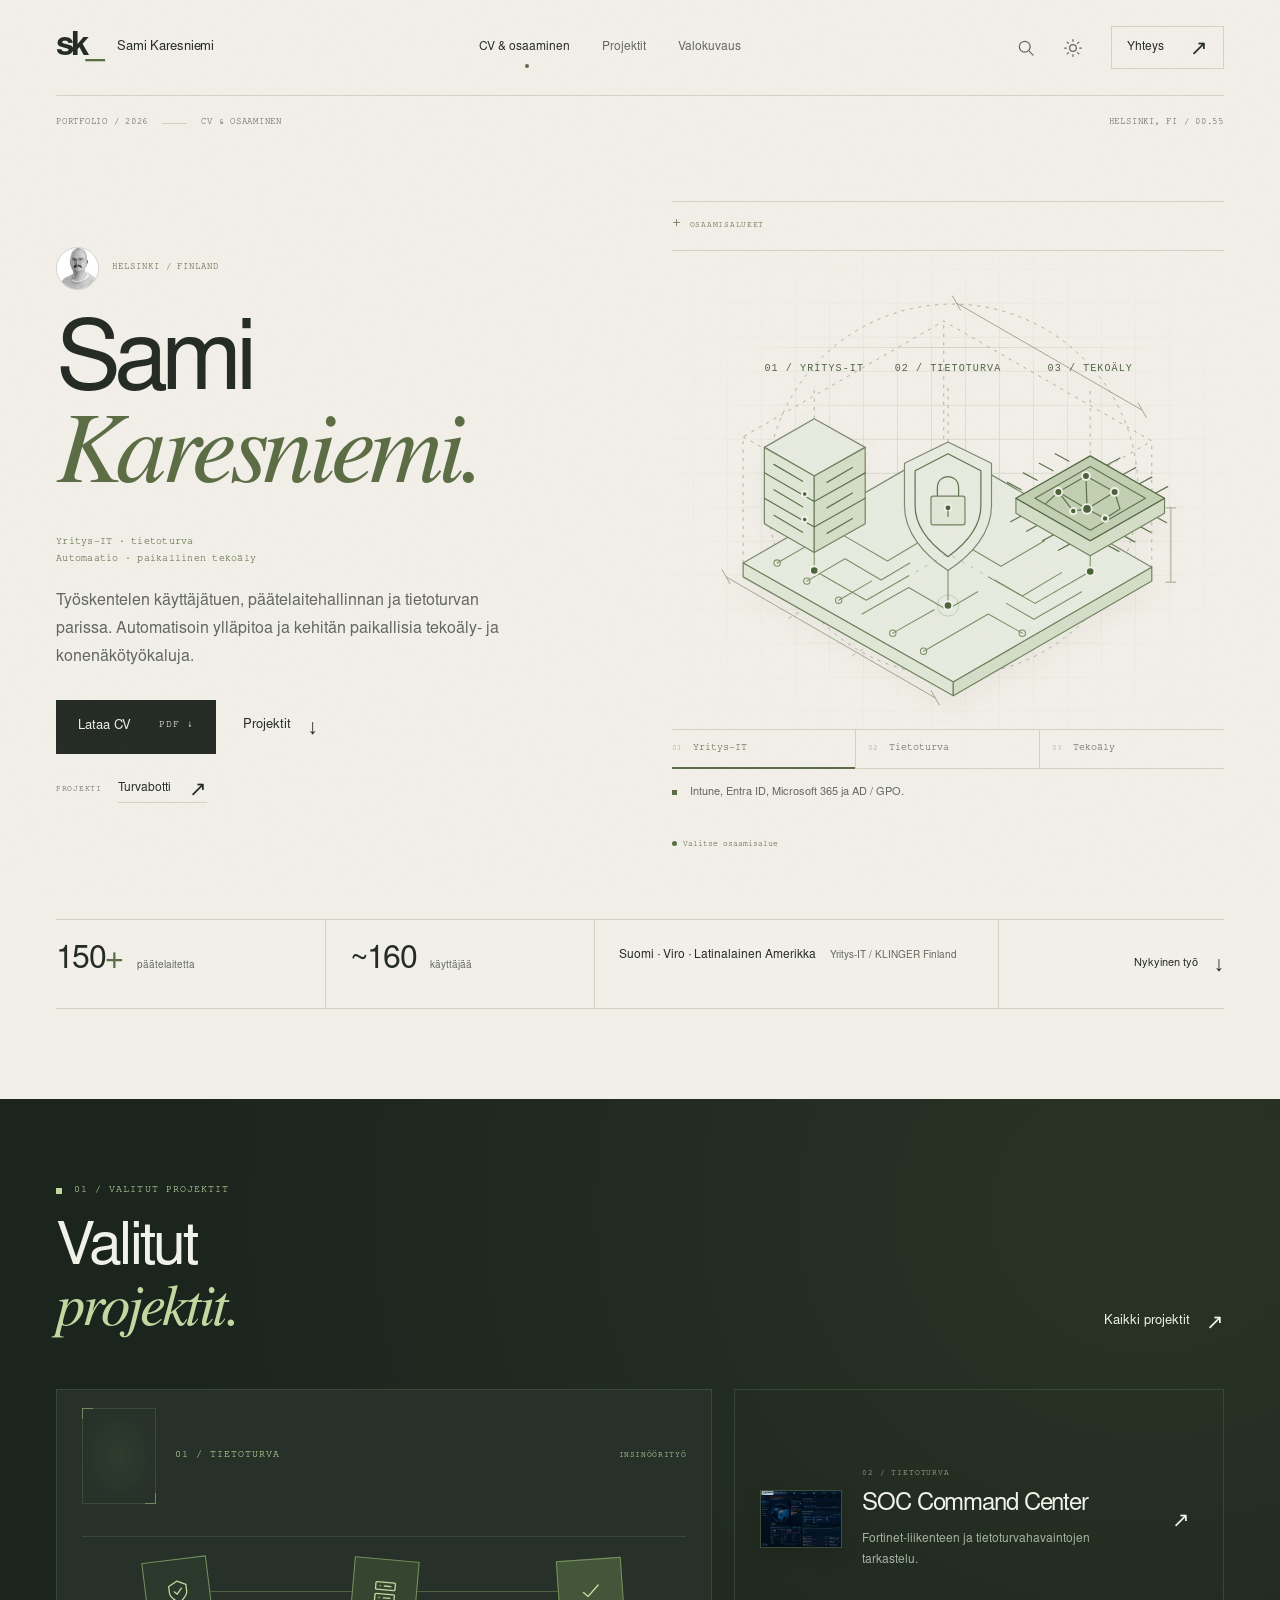
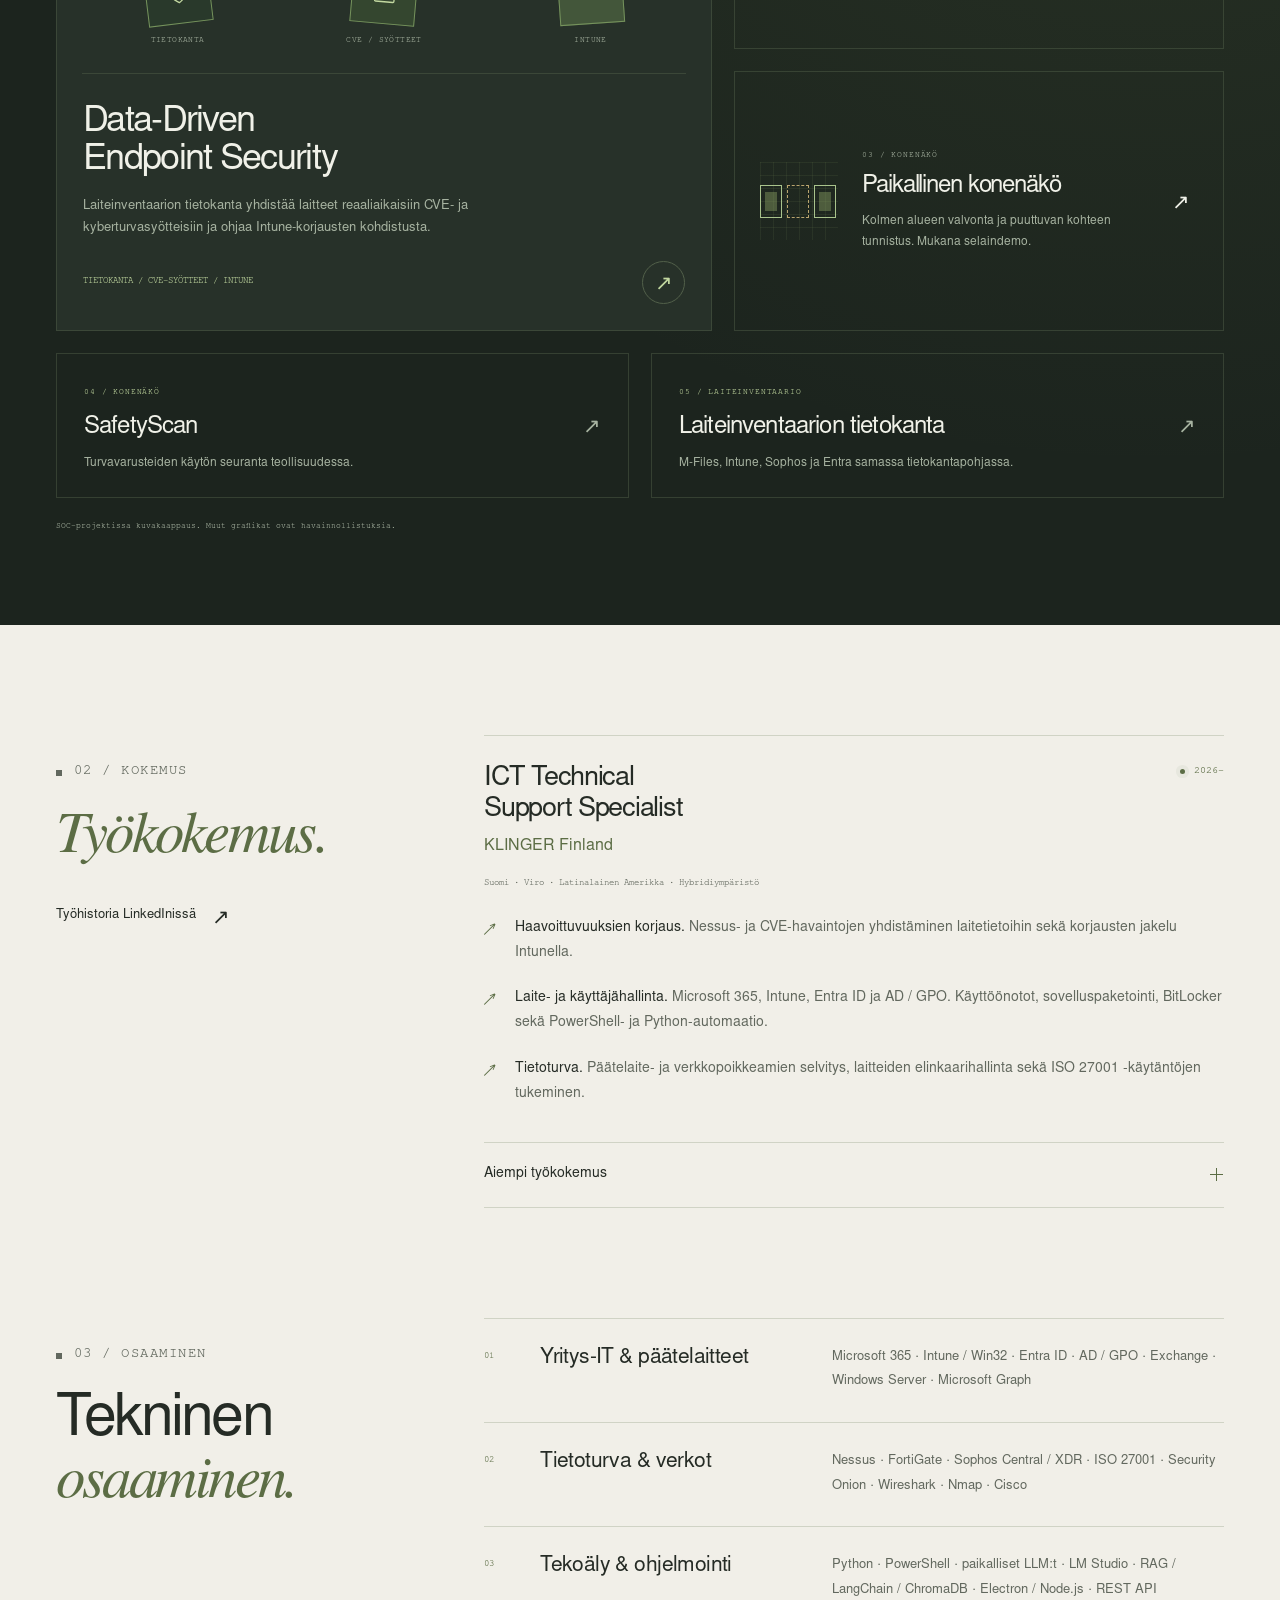
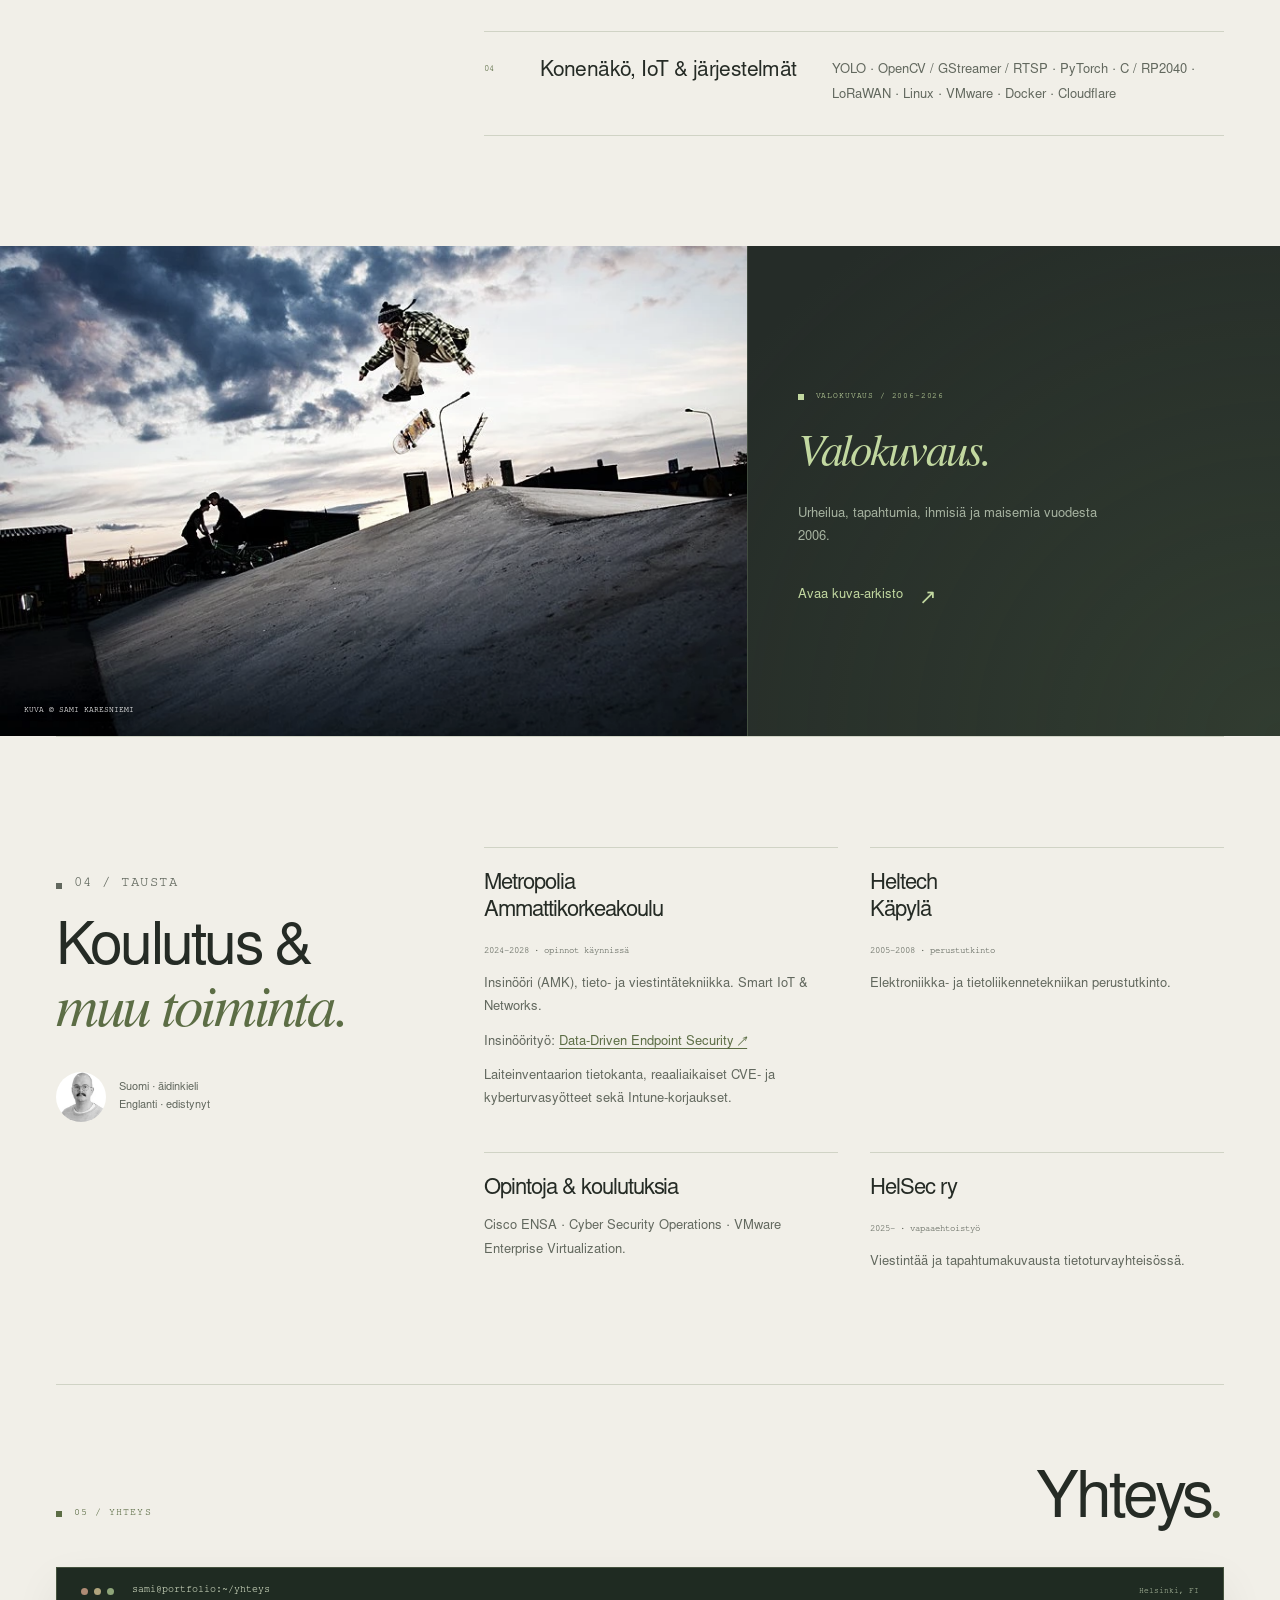
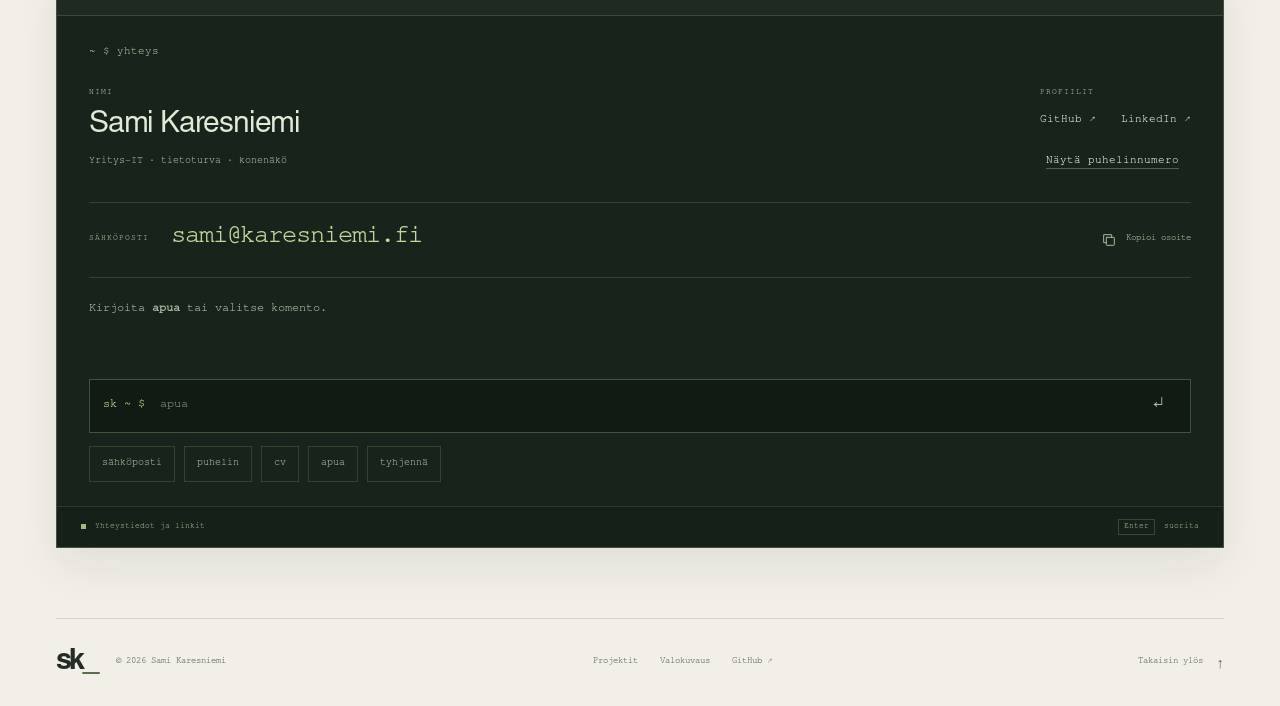
==== commit 3987c0e5: "update" ====
--- a/index.html
+++ b/index.html
@@ -1,5 +1,5 @@
 <!doctype html>
-<html lang="fi"><head><meta charset="utf-8"><meta name="viewport" content="width=device-width,initial-scale=1"><meta name="theme-color" content="#f1efe8"><meta name="color-scheme" content="light dark"><title>Sami Karesniemi — Yritys-IT, tietoturva &amp; paikallinen tekoäly</title><meta name="description" content="Sami Karesniemen työkokemus, tekninen osaaminen, projektit ja valokuva-arkisto."><meta property="og:title" content="Sami Karesniemi — Yritys-IT, tietoturva &amp; paikallinen tekoäly"><meta property="og:description" content="Sami Karesniemen työkokemus, tekninen osaaminen, projektit ja valokuva-arkisto."><meta property="og:type" content="website"><meta property="og:locale" content="fi_FI"><link rel="icon" href="assets/favicon.svg" type="image/svg+xml"><link rel="preload" href="assets/fonts/sans.otf" as="font" type="font/otf" crossorigin><link rel="preload" href="assets/fonts/serif-italic.otf" as="font" type="font/otf" crossorigin><link rel="stylesheet" href="style.css?v=20261102-4"><link rel="stylesheet" href="security-scroll.css?v=20261102-4"><script>try{if(localStorage.getItem('sk-theme')==='dark')document.documentElement.dataset.theme='dark'}catch(e){}</script><script src="common.js?v=20261102-4" defer></script><script src="security-scroll.js?v=20261102-4" defer></script><noscript><style>.menu-toggle,.palette-toggle,.theme-toggle,.system-tabs,.filters,#load-more,.project-open,.project-preview,.phone-contact{display:none!important}@media(max-width:700px){.site-header{flex-wrap:wrap;padding-block:18px}.navigation{display:flex;position:static;flex-basis:100%;padding:15px 0 0;box-shadow:none;border:0;gap:5px;flex-direction:row;justify-content:space-between}.navigation>a{font-size:11px;padding:10px 0;border:0}.navigation>a[aria-current=page]::after{display:none}}</style></noscript></head><body class="home-page" id="alku"><a class="skip-link" href="#main">Siirry sisältöön</a><div class="progress-line" aria-hidden="true"></div>
+<html lang="fi"><head><meta charset="utf-8"><meta name="viewport" content="width=device-width,initial-scale=1"><meta name="theme-color" content="#f1efe8"><meta name="color-scheme" content="light dark"><title>Sami Karesniemi — Yritys-IT, tietoturva &amp; paikallinen tekoäly</title><meta name="description" content="Sami Karesniemen työkokemus, tekninen osaaminen, projektit ja valokuva-arkisto."><meta property="og:title" content="Sami Karesniemi — Yritys-IT, tietoturva &amp; paikallinen tekoäly"><meta property="og:description" content="Sami Karesniemen työkokemus, tekninen osaaminen, projektit ja valokuva-arkisto."><meta property="og:type" content="website"><meta property="og:locale" content="fi_FI"><link rel="icon" href="assets/favicon.svg" type="image/svg+xml"><link rel="preload" href="assets/fonts/sans.otf" as="font" type="font/otf" crossorigin><link rel="preload" href="assets/fonts/serif-italic.otf" as="font" type="font/otf" crossorigin><link rel="stylesheet" href="style.css?v=20261102-terminal2"><link rel="stylesheet" href="contact-terminal.css?v=20261102-terminal1"><link rel="stylesheet" href="project-highlights.css?v=20261102-projects2"><link rel="stylesheet" href="security-scroll.css?v=20261102-4"><script>try{if(localStorage.getItem('sk-theme')==='dark')document.documentElement.dataset.theme='dark'}catch(e){}</script><script src="common.js?v=20261102-terminal2" defer></script><script src="contact-terminal.js?v=20261102-terminal1" defer></script><script src="security-scroll.js?v=20261102-spread2" defer></script><noscript><style>.menu-toggle,.palette-toggle,.theme-toggle,.system-tabs,.filters,#load-more,.project-open,.project-preview,.phone-contact{display:none!important}@media(max-width:700px){.site-header{flex-wrap:wrap;padding-block:18px}.navigation{display:flex;position:static;flex-basis:100%;padding:15px 0 0;box-shadow:none;border:0;gap:5px;flex-direction:row;justify-content:space-between}.navigation>a{font-size:11px;padding:10px 0;border:0}.navigation>a[aria-current=page]::after{display:none}}</style></noscript></head><body class="home-page" id="alku"><a class="skip-link" href="#main">Siirry sisältöön</a><div class="progress-line" aria-hidden="true"></div>
  <header class="site-header wrap"><a class="brand" href="index.html" aria-label="Sami Karesniemi, etusivu"><span class="brand-symbol">sk<span>_</span></span><span class="brand-name">Sami Karesniemi</span></a>
  <nav id="navigation" class="navigation" aria-label="Päänavigaatio"><a href="index.html" aria-current="page">CV & osaaminen</a><a href="ai.html">Projektit</a><a href="photography.html">Valokuvaus</a></nav>
  <div class="nav-actions"><button class="icon-button palette-toggle" aria-label="Etsi tai siirry sivulle. Pikanäppäin Ctrl K" title="Siirry · Ctrl K"><svg class="icon" viewBox="0 0 24 24" aria-hidden="true"><circle cx="10.5" cy="10.5" r="6.5"/><path d="m16 16 4.5 4.5"/></svg></button><button class="icon-button theme-toggle" aria-label="Ota tumma teema käyttöön" title="Vaihda teemaa"><svg class="icon" viewBox="0 0 24 24" aria-hidden="true"><circle cx="12" cy="12" r="4"/><path d="M12 2v2m0 16v2M2 12h2m16 0h2M5 5l1.5 1.5m11 11L19 19M5 19l1.5-1.5m11-11L19 5"/></svg></button><a class="nav-contact" href="index.html#yhteys">Yhteys <span class="arrow" aria-hidden="true">↗</span></a><button class="menu-toggle" aria-expanded="false" aria-controls="navigation">Valikko <span aria-hidden="true">＋</span></button></div></header><div class="page-meta wrap"><div class="page-meta-left"><span>Portfolio / 2026</span><span class="tiny-line" aria-hidden="true"></span><span>CV & OSAAMINEN</span></div><span>Helsinki, FI <span class="clock" aria-label="Helsingin paikallinen aika"></span></span></div><main id="main" tabindex="-1"><section class="hero wrap" aria-labelledby="resume-name"><div class="hero-intro"><div class="identity"><img src="assets/sami-160.webp" width="43" height="43" alt="Sami Karesniemi"><div><p class="micro">Helsinki / Finland</p></div></div><h1 id="resume-name">Sami<em>Karesniemi.</em></h1><p class="hero-role">Yritys-IT · tietoturva<br>Automaatio · paikallinen tekoäly</p><p class="hero-lead">Työskentelen käyttäjätuen, päätelaitehallinnan ja tietoturvan parissa. Automatisoin ylläpitoa ja kehitän paikallisia tekoäly- ja konenäkötyökaluja.</p><div class="hero-actions"><a class="button primary" href="assets/documents/sami-karesniemi-cv-20261102.pdf" download="Sami_Karesniemi_CV.pdf">Lataa CV <span class="micro" style="color:inherit">PDF ↓</span></a><a class="text-link" href="#projektit">Projektit <span class="arrow" aria-hidden="true">↓</span></a></div><p class="cv-project-link"><span>Projekti</span><a href="https://turvabotti.com/" target="_blank" rel="noopener noreferrer">Turvabotti <span class="arrow" aria-hidden="true">↗</span></a></p></div><figure class="system-panel" aria-labelledby="system-caption"><div class="system-topline"><span class="system-id">Osaamisalueet</span></div><div class="system-stage" data-mode="all"><div aria-hidden="true"><svg xmlns="http://www.w3.org/2000/svg" class="system-drawing system-mark" viewBox="0 0 520 450" fill="none">
@@ -65,11 +65,11 @@
     <path class="wire" d="M389 287V292"/>
     </g>
   <g class="guide"><path d="M134 158V128 M260 180V129 M394 191V128"/></g><text x="134" y="113" text-anchor="middle">01 / YRITYS-IT</text><text x="260" y="113" text-anchor="middle">02 / TIETOTURVA</text><text x="394" y="113" text-anchor="middle">03 / TEKOÄLY</text><text x="105" y="382" transform="rotate(30 105 382)"></text><g class="data-paths" stroke="#718a53" stroke-width=".8" fill="none"><path d="M134 301L183 329L260 285L342 332L394 302" stroke-dasharray="3 7" opacity=".5"/><circle cx="260" cy="334" r="10" opacity=".35"/></g></svg></div></div><div class="system-tabs" role="tablist" aria-label="Tutki osaamisalueita"><button class="system-tab" id="tab-infra" role="tab" aria-selected="true" aria-controls="system-caption" tabindex="0" data-mode="infra"><small>01</small> Yritys-IT</button><button class="system-tab" id="tab-security" role="tab" aria-selected="false" aria-controls="system-caption" tabindex="-1" data-mode="security"><small>02</small> Tietoturva</button><button class="system-tab" id="tab-ai" role="tab" aria-selected="false" aria-controls="system-caption" tabindex="-1" data-mode="ai"><small>03</small> Tekoäly</button></div><figcaption id="system-caption" class="system-description" role="tabpanel" aria-labelledby="tab-infra" aria-live="polite"><span class="square" aria-hidden="true"></span><span class="system-copy">Intune, Entra ID, Microsoft 365 ja AD / GPO.</span></figcaption><div class="system-footer"><span><span class="pulse" aria-hidden="true"></span>Valitse osaamisalue</span></div></figure></section>
-<div class="scale-strip wrap" aria-label="Nykyisen työn laajuus"><div class="scale-item"><strong>150<span style="color:var(--olive)">+</span></strong><small>päätelaitetta</small></div><div class="scale-item"><strong>~160</strong><small>käyttäjää</small></div><div class="scale-item"><span class="regions">Suomi · Viro · Latinalainen Amerikka</span><small>Yritys-IT / KLINGER Finland</small></div><div class="scale-item"><a class="text-link" href="#tyokokemus">Nykyinen työ <span class="arrow" aria-hidden="true">↓</span></a></div></div><section class="dark-section" id="projektit" aria-labelledby="selected-title"><div class="wrap"><div class="section-heading reveal"><div><p class="eyebrow">01 / Valitut projektit</p><h2 id="selected-title">Valitut<br><em>projektit.</em></h2></div><a class="text-link" href="ai.html">Kaikki projektit <span class="arrow" aria-hidden="true">↗</span></a></div><div class="feature-work"><a class="case-feature security-project" id="tietoturva" href="ai.html#remediation"><div class="case-top"><span class="security-project-label"><span class="security-dock" id="security-dock" aria-hidden="true"><svg xmlns="http://www.w3.org/2000/svg" class="shield-icon system-mark" viewBox="348 222 82 121" fill="none" focusable="false">
+<div class="scale-strip wrap" aria-label="Nykyisen työn laajuus"><div class="scale-item"><strong>150<span style="color:var(--olive)">+</span></strong><small>päätelaitetta</small></div><div class="scale-item"><strong>~160</strong><small>käyttäjää</small></div><div class="scale-item"><span class="regions">Suomi · Viro · Latinalainen Amerikka</span><small>Yritys-IT / KLINGER Finland</small></div><div class="scale-item"><a class="text-link" href="#tyokokemus">Nykyinen työ <span class="arrow" aria-hidden="true">↓</span></a></div></div><section class="dark-section" id="projektit" aria-labelledby="selected-title"><div class="wrap"><div class="section-heading reveal"><div><p class="eyebrow">01 / Valitut projektit</p><h2 id="selected-title">Valitut<br><em>projektit.</em></h2></div><a class="text-link" href="ai.html">Kaikki projektit <span class="arrow" aria-hidden="true">↗</span></a></div><div class="feature-work"><a class="case-feature security-project" id="tietoturva" href="ai.html#thesis"><div class="case-top"><span class="security-project-label"><span class="security-dock" id="security-dock" aria-hidden="true"><svg xmlns="http://www.w3.org/2000/svg" class="shield-icon system-mark" viewBox="348 222 82 121" fill="none" focusable="false">
     <path class="surface" d="M389 222L430 242V282C430 307 412 328 389 343C366 328 348 307 348 282V242Z"/>
     <path class="wire" d="M389 233L420 249V282C420 301 407 317 389 330C371 317 358 301 358 282V249Z"/>
     <path class="wire" d="M379 274V265C379 251 399 251 399 265V274"/>
     <rect class="face" x="373" y="273" width="32" height="27" rx="2"/>
     <circle class="point" cx="389" cy="284" r="3.2"/>
     <path class="wire" d="M389 287V292"/>
-    </svg></span><span>01 / TIETOTURVA</span></span><span class="case-state">KEHITYSTYÖ</span></div><div class="pipeline" aria-label="Haavoittuvuushavainto, yhdistetty laitetieto, hallittu korjaus"><div class="pipeline-node"><span class="node-shape"><svg class="icon" viewBox="0 0 24 24" aria-hidden="true"><path d="m12 2 8 4v6c0 5-8 10-8 10S4 17 4 12V6l8-4Z"/><path d="m8.5 11.5 2.5 2.5 4.5-5"/></svg></span><span>01 / HAVAINTO</span></div><div class="pipeline-node"><span class="node-shape"><svg class="icon" viewBox="0 0 24 24" aria-hidden="true"><rect x="3" y="3" width="18" height="7" rx="1"/><rect x="3" y="14" width="18" height="7" rx="1"/><path d="M7 6.5h.1M7 17.5h.1M11 6.5h6M11 17.5h6"/></svg></span><span>02 / LAITETIETO</span></div><div class="pipeline-node"><span class="node-shape"><svg class="icon" viewBox="0 0 24 24" aria-hidden="true"><path d="m5 12 4 4L19 6"/></svg></span><span>03 / KORJAUS</span></div></div><div class="case-title"><h3>Haavoittuvuuksien<br>korjaus Intunella.</h3><p>Nessus- ja CVE-havaintojen yhdistäminen laitetietoihin ja korjausten jakelu Intunella.</p><div class="case-link-row"><span>NESSUS / CVE / INTUNE / POWERSHELL</span><span class="round-arrow"><span class="arrow" aria-hidden="true">↗</span></span></div></div></a><div class="side-work"><a class="case-small reveal" href="ai.html#soc"><img class="case-preview" src="assets/projects/soc-command-center-preview.webp" width="82" height="58" alt="" loading="lazy"><div><p class="micro">02 / TIETOTURVA</p><h3>SOC Command Center</h3><p>Fortinet-liikenteen ja tietoturvahavaintojen tarkastelu.</p></div><span class="arrow" aria-hidden="true">↗</span></a><a class="case-small reveal" href="ai.html#vision"><div class="mini-vision" aria-hidden="true"><i></i><i></i><i></i></div><div><p class="micro">03 / KONENÄKÖ</p><h3>Paikallinen konenäkö</h3><p>Kolmen alueen valvonta ja puuttuvan kohteen tunnistus. Mukana selaindemo.</p></div><span class="arrow" aria-hidden="true">↗</span></a></div></div><div class="projects-caption"><span>SOC-projektissa kuvakaappaus. Muut grafiikat ovat havainnollistuksia.</span></div></div></section><section class="section wrap section-title-side" id="tyokokemus" aria-labelledby="career-title"><div class="side-heading reveal"><p class="eyebrow">02 / Kokemus</p><h2 id="career-title"><em>Työkokemus.</em></h2><a class="text-link" href="https://www.linkedin.com/in/sami-karesniemi/" target="_blank" rel="noopener noreferrer">Työhistoria LinkedInissä <span class="arrow" aria-hidden="true">↗</span></a></div><div class="reveal"><article class="career" id="nykyinen-tyo"><div class="career-heading"><div><h3>ICT Technical<br>Support Specialist</h3><p class="career-company">KLINGER Finland</p></div><span class="date current-date">2026–</span></div><p class="scope">Suomi · Viro · Latinalainen Amerikka · Hybridiympäristö</p><ul class="career-points"><li><span><strong>Haavoittuvuuksien korjaus.</strong> Nessus- ja CVE-havaintojen yhdistäminen laitetietoihin sekä korjausten jakelu Intunella.</span></li><li><span><strong>Laite- ja käyttäjähallinta.</strong> Microsoft 365, Intune, Entra ID ja AD / GPO. Käyttöönotot, sovelluspaketointi, BitLocker sekä PowerShell- ja Python-automaatio.</span></li><li><span><strong>Tietoturva.</strong> Päätelaite- ja verkkopoikkeamien selvitys, laitteiden elinkaarihallinta sekä ISO 27001 -käytäntöjen tukeminen.</span></li></ul></article><details class="earlier-career"><summary>Aiempi työkokemus<span class="plus" aria-hidden="true"></span></summary><div><article class="compact-job"><span class="date">2022–2024</span><div><h4>Aluevastuuhenkilö & kuljettaja</h4><p>Kuljetusliike L & L Oy. Jakelun koordinointi, kuljetukset, perehdytys ja osallistuminen uuden paketinkäsittelyjärjestelmän käyttöönottoon.</p></div></article><article class="compact-job"><span class="date">2021–2022</span><div><h4>Kuorma-autonkuljettaja</h4><p>Alihankkija Oy. Kappaletavaran jakelu Uudellamaalla ja uusien kuljettajien koulutus.</p></div></article><article class="compact-job"><span class="date">Videotuotannot</span><div><h4>Kuvaaja, editoija & lavastaja</h4><p>MVP74. TV- ja musiikkivideotuotantojen kuvaus, editointi, lavastus ja kuvauspaikkojen etsintä.</p></div></article><article class="compact-job"><span class="date">2006–</span><div><h4>Valokuvaus</h4><p>Freelance-kuvausta urheilusta, tapahtumista, ihmisistä ja maisemista. <a href="photography.html">Avaa kuva-arkisto ↗</a></p></div></article></div></details></div></section><section class="section skills-section wrap section-title-side" id="osaaminen" aria-labelledby="skills-title"><div class="side-heading reveal"><p class="eyebrow">03 / Osaaminen</p><h2 id="skills-title">Tekninen<br><em>osaaminen.</em></h2></div><div class="reveal"><div class="skills-list"><article class="skill-row"><span class="skill-number">01</span><h3>Yritys-IT & päätelaitteet</h3><p>Microsoft 365 · Intune / Win32 · Entra ID · AD / GPO · Exchange · Windows Server · Microsoft Graph</p></article><article class="skill-row"><span class="skill-number">02</span><h3>Tietoturva & verkot</h3><p>Nessus · FortiGate · Sophos Central / XDR · ISO 27001 · Security Onion · Wireshark · Nmap · Cisco</p></article><article class="skill-row"><span class="skill-number">03</span><h3>Tekoäly & ohjelmointi</h3><p>Python · PowerShell · paikalliset LLM:t · LM Studio · RAG / LangChain / ChromaDB · Electron / Node.js · REST API</p></article><article class="skill-row"><span class="skill-number">04</span><h3>Konenäkö, IoT & järjestelmät</h3><p>YOLO · OpenCV / GStreamer / RTSP · PyTorch · C / RP2040 · LoRaWAN · Linux · VMware · Docker · Cloudflare</p></article></div></div></section><section class="visual-break" aria-labelledby="photo-preview-title"><div class="visual-break-image"><img src="assets/photo-skate.webp" width="800" height="533" loading="lazy" decoding="async" alt="Rullalautailija ilmassa iltataivasta vasten."><span class="image-coordinate">KUVA © SAMI KARESNIEMI</span></div><div class="visual-break-copy"><p class="eyebrow">Valokuvaus / 2006–2026</p><h2 id="photo-preview-title"><em>Valokuvaus.</em></h2><p>Urheilua, tapahtumia, ihmisiä ja maisemia vuodesta 2006.</p><a class="text-link" href="photography.html">Avaa kuva-arkisto <span class="arrow" aria-hidden="true">↗</span></a></div></section><section class="section wrap section-title-side education-section" id="koulutus" aria-labelledby="education-title"><div class="side-heading reveal"><span id="tausta"></span><p class="eyebrow">04 / Tausta</p><h2 id="education-title">Koulutus &<br><em>muu toiminta.</em></h2><div class="portrait-note"><img src="assets/sami-160.webp" width="50" height="50" alt="" loading="lazy"><p>Suomi · äidinkieli<br>Englanti · edistynyt</p></div></div><div class="education-grid reveal"><article><h3>Metropolia<br>Ammattikorkeakoulu</h3><span class="date">2024–2028 · opinnot käynnissä</span><p>Insinööri (AMK), tieto- ja viestintätekniikka. Smart IoT & Networks.</p><p>Insinöörityö: <a class="inline-link" href="ai.html#thesis">Data-Driven Endpoint Security ↗</a></p></article><article><h3>Heltech<br>Käpylä</h3><span class="date">2005–2008 · perustutkinto</span><p>Elektroniikka- ja tietoliikennetekniikan perustutkinto.</p></article><article><h3>Opintoja & koulutuksia</h3><p>Cisco ENSA · Cyber Security Operations · VMware Enterprise Virtualization.</p></article><article><h3>HelSec ry</h3><span class="date">2025– · vapaaehtoistyö</span><p>Viestintää ja tapahtumakuvausta tietoturvayhteisössä.</p></article></div></section><section class="contact-section wrap" id="yhteys" aria-labelledby="contact-title"><p class="eyebrow">05 / Yhteys</p><div class="contact-heading"><h2 id="contact-title"><em>Yhteystiedot.</em></h2></div><div class="contact-email-row"><a class="contact-email" href="mailto:sami@karesniemi.fi">sami@karesniemi.fi</a><button class="copy-email" data-copy="sami@karesniemi.fi" aria-label="Kopioi sähköpostiosoite"><svg class="icon" viewBox="0 0 24 24" aria-hidden="true"><rect x="8" y="8" width="12" height="12" rx="1"/><path d="M16 8V4H4v12h4"/></svg><span>Kopioi osoite</span></button></div><div class="contact-bottom"><div class="contact-links"><a href="https://www.linkedin.com/in/sami-karesniemi/" target="_blank" rel="noopener noreferrer">LinkedIn ↗</a><a href="https://github.com/SamiKares" target="_blank" rel="noopener noreferrer">GitHub ↗</a><span class="phone-contact" aria-live="polite"><button class="phone-reveal" data-reveal-phone>Näytä puhelinnumero</button></span></div><span class="contact-location"><svg class="icon" viewBox="0 0 24 24" aria-hidden="true"><path d="M19 9c0 5-7 12-7 12S5 14 5 9a7 7 0 1 1 14 0Z"/><circle cx="12" cy="9" r="2.3"/></svg> Helsinki / Finland</span></div></section><p class="print-contact" style="display:none">Sami Karesniemi · sami@karesniemi.fi</p></main><footer class="site-footer wrap"><div class="footer-brand"><a class="brand-symbol" href="index.html" aria-label="Etusivu">sk<span>_</span></a><span>© 2026 Sami Karesniemi</span></div><nav class="footer-nav" aria-label="Alatunniste"><a href="ai.html">Projektit</a><a href="photography.html">Valokuvaus</a><a href="https://github.com/SamiKares" target="_blank" rel="noopener noreferrer">GitHub ↗</a></nav><a class="back-top" href="#alku">Takaisin ylös <span class="arrow" aria-hidden="true">↑</span></a></footer><dialog id="palette" class="palette" aria-label="Etsi tai siirry"><div class="palette-search"><svg class="icon" viewBox="0 0 24 24" aria-hidden="true"><circle cx="10.5" cy="10.5" r="6.5"/><path d="m16 16 4.5 4.5"/></svg><label class="sr-only" for="palette-input">Etsi sivuja ja projekteja</label><input id="palette-input" type="search" placeholder="Minne seuraavaksi?" autocomplete="off"><button data-close-dialog aria-label="Sulje haku">Esc</button></div><p class="palette-label">SIVUT & PROJEKTIT</p><ul class="palette-results" id="palette-results"></ul><div class="palette-foot"><span>↑ ↓ selaa · Enter avaa</span><span>Ctrl / ⌘ K avaa</span></div></dialog><div class="toast" role="status" aria-live="polite"></div></body></html>+    </svg></span><span>01 / TIETOTURVA</span></span><span class="case-state">INSINÖÖRITYÖ</span></div><div class="pipeline" aria-label="Laiteinventaarion tietokanta, reaaliaikaiset CVE- ja kyberturvasyötteet, Intune-korjaus"><div class="pipeline-node"><span class="node-shape"><svg class="icon" viewBox="0 0 24 24" aria-hidden="true"><path d="m12 2 8 4v6c0 5-8 10-8 10S4 17 4 12V6l8-4Z"/><path d="m8.5 11.5 2.5 2.5 4.5-5"/></svg></span><span>TIETOKANTA</span></div><div class="pipeline-node"><span class="node-shape"><svg class="icon" viewBox="0 0 24 24" aria-hidden="true"><rect x="3" y="3" width="18" height="7" rx="1"/><rect x="3" y="14" width="18" height="7" rx="1"/><path d="M7 6.5h.1M7 17.5h.1M11 6.5h6M11 17.5h6"/></svg></span><span>CVE / SYÖTTEET</span></div><div class="pipeline-node"><span class="node-shape"><svg class="icon" viewBox="0 0 24 24" aria-hidden="true"><path d="m5 12 4 4L19 6"/></svg></span><span>INTUNE</span></div></div><div class="case-title"><h3>Data-Driven<br>Endpoint Security</h3><p>Laiteinventaarion tietokanta yhdistää laitteet reaaliaikaisiin CVE- ja kyberturvasyötteisiin ja ohjaa Intune-korjausten kohdistusta.</p><div class="case-link-row"><span>TIETOKANTA / CVE-SYÖTTEET / INTUNE</span><span class="round-arrow"><span class="arrow" aria-hidden="true">↗</span></span></div></div></a><div class="side-work"><a class="case-small reveal" href="ai.html#soc"><img class="case-preview" src="assets/projects/soc-command-center-preview.webp" width="82" height="58" alt="" loading="lazy"><div><p class="micro">02 / TIETOTURVA</p><h3>SOC Command Center</h3><p>Fortinet-liikenteen ja tietoturvahavaintojen tarkastelu.</p></div><span class="arrow" aria-hidden="true">↗</span></a><a class="case-small reveal" href="ai.html#vision"><div class="mini-vision" aria-hidden="true"><i></i><i></i><i></i></div><div><p class="micro">03 / KONENÄKÖ</p><h3>Paikallinen konenäkö</h3><p>Kolmen alueen valvonta ja puuttuvan kohteen tunnistus. Mukana selaindemo.</p></div><span class="arrow" aria-hidden="true">↗</span></a></div></div><div class="project-priorities"><a class="priority-project" href="ai.html#safety"><div><span class="micro">04 / KONENÄKÖ</span><h3>SafetyScan</h3><p>Turvavarusteiden käytön seuranta teollisuudessa.</p></div><span class="arrow" aria-hidden="true">↗</span></a><a class="priority-project" href="ai.html#asset"><div><span class="micro">05 / LAITEINVENTAARIO</span><h3>Laiteinventaarion tietokanta</h3><p>M-Files, Intune, Sophos ja Entra samassa tietokantapohjassa.</p></div><span class="arrow" aria-hidden="true">↗</span></a></div><div class="projects-caption"><span>SOC-projektissa kuvakaappaus. Muut grafiikat ovat havainnollistuksia.</span></div></div></section><section class="section wrap section-title-side" id="tyokokemus" aria-labelledby="career-title"><div class="side-heading reveal"><p class="eyebrow">02 / Kokemus</p><h2 id="career-title"><em>Työkokemus.</em></h2><a class="text-link" href="https://www.linkedin.com/in/sami-karesniemi/" target="_blank" rel="noopener noreferrer">Työhistoria LinkedInissä <span class="arrow" aria-hidden="true">↗</span></a></div><div class="reveal"><article class="career" id="nykyinen-tyo"><div class="career-heading"><div><h3>ICT Technical<br>Support Specialist</h3><p class="career-company">KLINGER Finland</p></div><span class="date current-date">2026–</span></div><p class="scope">Suomi · Viro · Latinalainen Amerikka · Hybridiympäristö</p><ul class="career-points"><li><span><strong>Haavoittuvuuksien korjaus.</strong> Nessus- ja CVE-havaintojen yhdistäminen laitetietoihin sekä korjausten jakelu Intunella.</span></li><li><span><strong>Laite- ja käyttäjähallinta.</strong> Microsoft 365, Intune, Entra ID ja AD / GPO. Käyttöönotot, sovelluspaketointi, BitLocker sekä PowerShell- ja Python-automaatio.</span></li><li><span><strong>Tietoturva.</strong> Päätelaite- ja verkkopoikkeamien selvitys, laitteiden elinkaarihallinta sekä ISO 27001 -käytäntöjen tukeminen.</span></li></ul></article><details class="earlier-career"><summary>Aiempi työkokemus<span class="plus" aria-hidden="true"></span></summary><div><article class="compact-job"><span class="date">2022–2024</span><div><h4>Aluevastuuhenkilö & kuljettaja</h4><p>Kuljetusliike L & L Oy. Jakelun koordinointi, kuljetukset, perehdytys ja osallistuminen uuden paketinkäsittelyjärjestelmän käyttöönottoon.</p></div></article><article class="compact-job"><span class="date">2021–2022</span><div><h4>Kuorma-autonkuljettaja</h4><p>Alihankkija Oy. Kappaletavaran jakelu Uudellamaalla ja uusien kuljettajien koulutus.</p></div></article><article class="compact-job"><span class="date">Videotuotannot</span><div><h4>Kuvaaja, editoija & lavastaja</h4><p>MVP74. TV- ja musiikkivideotuotantojen kuvaus, editointi, lavastus ja kuvauspaikkojen etsintä.</p></div></article><article class="compact-job"><span class="date">2006–</span><div><h4>Valokuvaus</h4><p>Freelance-kuvausta urheilusta, tapahtumista, ihmisistä ja maisemista. <a href="photography.html">Avaa kuva-arkisto ↗</a></p></div></article></div></details></div></section><section class="section skills-section wrap section-title-side" id="osaaminen" aria-labelledby="skills-title"><div class="side-heading reveal"><p class="eyebrow">03 / Osaaminen</p><h2 id="skills-title">Tekninen<br><em>osaaminen.</em></h2></div><div class="reveal"><div class="skills-list"><article class="skill-row"><span class="skill-number">01</span><h3>Yritys-IT & päätelaitteet</h3><p>Microsoft 365 · Intune / Win32 · Entra ID · AD / GPO · Exchange · Windows Server · Microsoft Graph</p></article><article class="skill-row"><span class="skill-number">02</span><h3>Tietoturva & verkot</h3><p>Nessus · FortiGate · Sophos Central / XDR · ISO 27001 · Security Onion · Wireshark · Nmap · Cisco</p></article><article class="skill-row"><span class="skill-number">03</span><h3>Tekoäly & ohjelmointi</h3><p>Python · PowerShell · paikalliset LLM:t · LM Studio · RAG / LangChain / ChromaDB · Electron / Node.js · REST API</p></article><article class="skill-row"><span class="skill-number">04</span><h3>Konenäkö, IoT & järjestelmät</h3><p>YOLO · OpenCV / GStreamer / RTSP · PyTorch · C / RP2040 · LoRaWAN · Linux · VMware · Docker · Cloudflare</p></article></div></div></section><section class="visual-break" aria-labelledby="photo-preview-title"><div class="visual-break-image"><img src="assets/photo-skate.webp" width="800" height="533" loading="lazy" decoding="async" alt="Rullalautailija ilmassa iltataivasta vasten."><span class="image-coordinate">KUVA © SAMI KARESNIEMI</span></div><div class="visual-break-copy"><p class="eyebrow">Valokuvaus / 2006–2026</p><h2 id="photo-preview-title"><em>Valokuvaus.</em></h2><p>Urheilua, tapahtumia, ihmisiä ja maisemia vuodesta 2006.</p><a class="text-link" href="photography.html">Avaa kuva-arkisto <span class="arrow" aria-hidden="true">↗</span></a></div></section><section class="section wrap section-title-side education-section" id="koulutus" aria-labelledby="education-title"><div class="side-heading reveal"><span id="tausta"></span><p class="eyebrow">04 / Tausta</p><h2 id="education-title">Koulutus &<br><em>muu toiminta.</em></h2><div class="portrait-note"><img src="assets/sami-160.webp" width="50" height="50" alt="" loading="lazy"><p>Suomi · äidinkieli<br>Englanti · edistynyt</p></div></div><div class="education-grid reveal"><article><h3>Metropolia<br>Ammattikorkeakoulu</h3><span class="date">2024–2028 · opinnot käynnissä</span><p>Insinööri (AMK), tieto- ja viestintätekniikka. Smart IoT & Networks.</p><p>Insinöörityö: <a class="inline-link" href="ai.html#thesis">Data-Driven Endpoint Security ↗</a></p><p>Laiteinventaarion tietokanta, reaaliaikaiset CVE- ja kyberturvasyötteet sekä Intune-korjaukset.</p></article><article><h3>Heltech<br>Käpylä</h3><span class="date">2005–2008 · perustutkinto</span><p>Elektroniikka- ja tietoliikennetekniikan perustutkinto.</p></article><article><h3>Opintoja & koulutuksia</h3><p>Cisco ENSA · Cyber Security Operations · VMware Enterprise Virtualization.</p></article><article><h3>HelSec ry</h3><span class="date">2025– · vapaaehtoistyö</span><p>Viestintää ja tapahtumakuvausta tietoturvayhteisössä.</p></article></div></section><section class="contact-section wrap contact-terminal" id="yhteys" aria-labelledby="contact-title"><div class="terminal-section-heading"><p class="eyebrow">05 / Yhteys</p><h2 id="contact-title">Yhteys<em>.</em></h2></div><div class="terminal-window"><div class="terminal-bar"><span class="terminal-lights" aria-hidden="true"><i></i><i></i><i></i></span><span class="terminal-path">sami@portfolio:~/yhteys</span><span class="terminal-location">Helsinki, FI</span></div><div class="terminal-body"><p class="terminal-invocation" aria-hidden="true"><span>~</span> $ yhteys</p><div class="terminal-contact-grid"><div><p class="terminal-label">Nimi</p><p class="terminal-name">Sami Karesniemi</p><p class="terminal-role">Yritys-IT · tietoturva · konenäkö</p></div><div class="terminal-directory"><p class="terminal-label">Profiilit</p><div class="terminal-socials"><a href="https://github.com/SamiKares" target="_blank" rel="noopener noreferrer">GitHub ↗</a><a href="https://www.linkedin.com/in/sami-karesniemi/" target="_blank" rel="noopener noreferrer">LinkedIn ↗</a></div><span class="phone-contact" aria-live="polite"><button class="phone-reveal" data-reveal-phone>Näytä puhelinnumero</button></span></div></div><div class="contact-email-row"><span class="terminal-label">Sähköposti</span><a class="contact-email" href="mailto:sami@karesniemi.fi">sami@karesniemi.fi</a><button class="copy-email" data-copy="sami@karesniemi.fi" aria-label="Kopioi sähköpostiosoite"><svg class="icon" viewBox="0 0 24 24" aria-hidden="true"><rect x="8" y="8" width="12" height="12" rx="1"/><path d="M16 8V4H4v12h4"/></svg><span>Kopioi osoite</span></button></div><div class="terminal-session" hidden><div class="terminal-output" role="log" aria-label="Terminaalin vastaukset" aria-live="polite" aria-relevant="additions text"><p class="terminal-hint">Kirjoita <strong>apua</strong> tai valitse komento.</p></div><form class="terminal-command"><label class="sr-only" for="contact-command">Yhteystietoterminaalin komento</label><span class="terminal-prompt" aria-hidden="true">sk ~ $</span><input id="contact-command" name="command" type="text" placeholder="apua" autocomplete="off" autocapitalize="off" spellcheck="false" maxlength="80" enterkeyhint="go"><button type="submit" aria-label="Suorita yhteystietokomento">↵</button></form><div class="terminal-shortcuts" role="group" aria-label="Pikakomennot"><button type="button" data-terminal-command="sähköposti">sähköposti</button><button type="button" data-terminal-command="puhelin">puhelin</button><button type="button" data-terminal-command="cv">cv</button><button type="button" data-terminal-command="apua">apua</button><button type="button" data-terminal-command="tyhjennä">tyhjennä</button></div></div></div><div class="terminal-footer"><span class="terminal-dot" aria-hidden="true"></span><span>Yhteystiedot ja linkit</span><kbd class="terminal-keyhint">Enter</kbd><span class="terminal-keyhint">suorita</span></div></div></section><p class="print-contact" style="display:none">Sami Karesniemi · sami@karesniemi.fi</p></main><footer class="site-footer wrap"><div class="footer-brand"><a class="brand-symbol" href="index.html" aria-label="Etusivu">sk<span>_</span></a><span>© 2026 Sami Karesniemi</span></div><nav class="footer-nav" aria-label="Alatunniste"><a href="ai.html">Projektit</a><a href="photography.html">Valokuvaus</a><a href="https://github.com/SamiKares" target="_blank" rel="noopener noreferrer">GitHub ↗</a></nav><a class="back-top" href="#alku">Takaisin ylös <span class="arrow" aria-hidden="true">↑</span></a></footer><dialog id="palette" class="palette" aria-label="Etsi tai siirry"><div class="palette-search"><svg class="icon" viewBox="0 0 24 24" aria-hidden="true"><circle cx="10.5" cy="10.5" r="6.5"/><path d="m16 16 4.5 4.5"/></svg><label class="sr-only" for="palette-input">Etsi sivuja ja projekteja</label><input id="palette-input" type="search" placeholder="Minne seuraavaksi?" autocomplete="off"><button data-close-dialog aria-label="Sulje haku">Esc</button></div><p class="palette-label">SIVUT & PROJEKTIT</p><ul class="palette-results" id="palette-results"></ul><div class="palette-foot"><span>↑ ↓ selaa · Enter avaa</span><span>Ctrl / ⌘ K avaa</span></div></dialog><div class="toast" role="status" aria-live="polite"></div></body></html>
--- a/style.css
+++ b/style.css
@@ -15,7 +15,7 @@
 /* Inner pages. */
 .page-hero{padding:68px 0 65px;display:grid;grid-template-columns:1.25fr .75fr;gap:65px;align-items:end}.page-hero h1{font-size:clamp(66px,7.8vw,112px);line-height:.96;letter-spacing:-.06em}.page-hero h1 em{display:block}.page-hero-intro{max-width:390px;color:var(--sub);font-size:15px;line-height:1.85;padding-bottom:8px}.page-hero-intro .text-link{margin-top:19px;color:var(--olive)}.project-tools{padding:23px 0;border-block:1px solid var(--line);display:flex;align-items:center;justify-content:space-between;gap:25px;position:relative}.filters{display:flex;gap:7px;flex-wrap:wrap}.filter{font-size:11px;min-height:38px;padding:9px 14px;border:1px solid transparent;white-space:nowrap;transition:background .2s,color .2s}.filter:hover{background:var(--soft)}.filter[aria-pressed=true]{background:var(--ink);color:var(--paper)}.filter small{font:8px var(--mono);margin-left:9px;opacity:.6}.filter-status{font:9px/1.5 var(--mono);color:var(--sub);text-align:right;white-space:nowrap}.project-grid{display:grid;grid-template-columns:repeat(2,minmax(0,1fr));gap:24px;padding-top:32px;padding-bottom:70px}.project-card{border:1px solid var(--line);display:flex;flex-direction:column;min-width:0;position:relative;transition:border-color .3s,background .3s;scroll-margin-top:40px}.project-card:hover{border-color:var(--olive)}.project-card[hidden]{display:none}.project-card.featured{grid-column:1/-1;display:grid;grid-template-columns:1.05fr 1fr}.project-card.featured .project-art{height:100%;min-height:320px;border-bottom:0;border-right:1px solid var(--line)}.project-art{height:235px;background:var(--soft);position:relative;overflow:hidden;padding:25px;display:flex;flex-direction:column;justify-content:center;isolation:isolate;border-bottom:1px solid var(--line)}.project-art::before{content:'';position:absolute;inset:0;z-index:-1;background-image:linear-gradient(#71815c0d 1px,transparent 1px),linear-gradient(90deg,#71815c0d 1px,transparent 1px);background-size:22px 22px}.art-index{font:8px var(--mono);position:absolute;top:17px;left:22px;color:var(--olive);letter-spacing:.1em}.art-endnote{font:7px var(--mono);position:absolute;bottom:15px;right:22px;color:var(--olive);letter-spacing:.06em}.project-body{padding:27px 28px 23px;display:flex;flex-direction:column;align-items:flex-start;flex:1}.project-meta{display:flex;justify-content:space-between;align-items:center;gap:13px;font:8px var(--mono);color:var(--sub);text-transform:uppercase;letter-spacing:.045em;width:100%;margin-bottom:20px}.project-state{padding:4px 7px;border:1px solid var(--line);font-size:7px;color:var(--olive);white-space:nowrap}.project-body h2{font-size:30px;line-height:1.13;max-width:450px}.project-body>p{font-size:13px;line-height:1.8;color:var(--sub);margin-top:16px;max-width:475px}.tags{display:flex;gap:5px 8px;flex-wrap:wrap;margin:22px 0}.tags span{font:8px/1.5 var(--mono);padding:4px 7px;background:var(--soft);color:var(--olive)}.project-open{display:flex;justify-content:space-between;align-items:center;width:100%;border-top:1px solid var(--line);padding:15px 0 0;font-size:12px;margin-top:auto;gap:20px;text-align:left}.project-open:hover{color:var(--olive)}.project-open .arrow{font-size:20px}.project-grid .pipeline{margin:30px 0 25px;border-color:#849b6b44}.project-grid .pipeline-node{color:var(--olive)}.project-grid .pipeline-node .node-shape{background:var(--paper);border-color:#81966b}.project-grid .node-shape svg{stroke:var(--olive)}.radar-art{background:var(--dark)}.radar-art .mini-radar{width:142px;height:142px;margin:auto;background:repeating-radial-gradient(circle,transparent 0 28px,#5b764d55 29px,transparent 30px)}.radar-art .mini-radar::after{left:45px;top:33px;box-shadow:48px 48px 0 #b3ce8a,-14px 60px 0 #748e56}.radar-art .art-index,.radar-art .art-endnote{color:var(--green)}.art-code{font:11px/1.9 var(--mono);white-space:pre-wrap;max-width:100%;margin:25px auto 0;color:var(--sub)}.art-code strong{font-weight:400;color:var(--olive)}.rag-art{max-width:320px;width:100%;margin:auto;display:flex;flex-direction:column;gap:10px;position:relative}.rag-document{align-self:flex-start;border:1px solid var(--line);background:var(--paper);width:130px;padding:12px;box-shadow:5px 5px 0 var(--soft),6px 6px 0 var(--line)}.rag-document i{display:block;height:2px;background:var(--line);margin-bottom:7px}.rag-document i:nth-child(2){width:60%}.rag-answer{margin-left:55px;border:1px solid #879b70;background:#dce5cd;color:#4d6140;padding:12px;font:9px/1.7 var(--mono);position:relative}.rag-answer::before{content:'';height:15px;width:1px;background:#879b70;position:absolute;left:35%;top:-16px}.rag-answer small{display:block;opacity:.7;font-size:8px;margin-top:5px}.agent-art{display:grid;grid-template-columns:repeat(3,1fr);max-width:280px;width:100%;margin:auto;gap:20px 28px;position:relative}.agent-art::before{content:'';position:absolute;inset:25px 30px;border:1px solid #8b9d7733;transform:rotate(-15deg);z-index:-1}.agent-art i{display:grid;place-items:center;aspect-ratio:1;border:1px solid #8b9d77;background:var(--paper);transform:rotate(45deg)}.agent-art i svg{transform:rotate(-45deg);width:25px;height:25px;stroke:var(--olive);fill:none;stroke-width:1.3}.agent-art i:nth-child(2){background:#d6dfc9}.agent-art i:nth-child(5){background:#c2d1ad}.asset-art{display:grid;grid-template-columns:repeat(4,1fr);gap:7px;max-width:360px;width:100%;margin:30px auto 0}.asset-art span{border:1px solid var(--line);padding:8px 3px;text-align:center;background:var(--paper);font:8px var(--mono);color:var(--sub)}.asset-result{margin:25px auto 0;border:1px solid #81946d;padding:14px 22px;font:11px var(--mono);color:var(--olive);width:max-content;background:var(--paper);max-width:100%;position:relative}.asset-result::before{content:'';width:1px;height:25px;background:#81946d;position:absolute;top:-26px;left:50%}.shield-art{width:105px;height:125px;margin:16px auto 0;stroke:var(--olive);fill:none;stroke-width:.8}.thesis-art{font-size:74px;line-height:1;letter-spacing:-.08em;color:var(--olive);text-align:center}.thesis-art span{display:block;font:9px var(--mono);letter-spacing:.1em;margin-top:16px}.demo-link{margin:0 0 25px;display:flex;justify-content:space-between;align-items:center;border:1px solid var(--line);padding:20px 25px;gap:20px;font-size:13px}.demo-link:hover{background:var(--soft)}
 /* The browser-only vision lab is intentionally labelled as a simulation. */
-.lab-section{background:var(--dark);color:var(--light);padding-block:85px;position:relative;scroll-margin-top:0}.lab-section .eyebrow{color:var(--green)}.lab-section h2 em{color:var(--green)}.lab-section .section-heading>p{color:var(--muted-light)}.lab-grid{display:grid;grid-template-columns:1.5fr 1fr;gap:22px}.lab-window{border:1px solid #56634c;background:#202a22;min-width:0}.lab-toolbar{padding:15px 20px;border-bottom:1px solid #56634c;display:flex;justify-content:space-between;align-items:center;gap:15px;font:8px/1.5 var(--mono);color:var(--muted-light)}.lab-toolbar span:first-child{color:var(--green)}.lab-toolbar span:last-child{font-size:7px}.demo-scene{position:relative;min-height:270px;display:flex;align-items:center;justify-content:center;gap:22px;padding:50px 30px 65px;overflow:hidden;background-image:linear-gradient(#93a8800d 1px,transparent 1px),linear-gradient(90deg,#93a8800d 1px,transparent 1px);background-size:25px 25px}.demo-scene::before{content:'';position:absolute;left:-10%;right:-10%;top:90px;height:112px;border-block:5px solid #7b8e6844;transform:rotate(-5deg);background:repeating-linear-gradient(90deg,#7a8f671a 0 2px,transparent 2px 16px)}.demo-scene::after{content:'';position:absolute;top:0;bottom:0;left:5%;width:1px;background:#b7d78c33;animation:scan-horizontal 7s linear infinite;pointer-events:none}.roi{width:26%;height:133px;border:1px solid #a3bd7e;position:relative;background:#29382977;display:flex;align-items:center;justify-content:center;z-index:1;transition:border-color .3s,background .3s;color:var(--green)}.roi:hover{background:#46583b77}.roi-id{position:absolute;top:-24px;left:0;font:8px var(--mono);letter-spacing:.05em}.roi-status{position:absolute;bottom:-26px;font:7px var(--mono);white-space:nowrap;left:0;right:0;text-align:left}.demo-object{width:65%;height:76px;background:linear-gradient(140deg,#b6be9e,#7a8b66);border:1px solid #ced8b9;transform:perspective(500px) rotateY(-13deg) rotateZ(-4deg);box-shadow:5px 6px 0 #17201a;position:relative;transition:opacity .3s,transform .4s}.demo-object::before{content:'';position:absolute;left:42%;width:17%;height:100%;background:#e3e4c955}.demo-object::after{content:'';position:absolute;left:10%;bottom:13px;width:30%;height:13px;background:repeating-linear-gradient(90deg,#35412e 0 1px,#b0ba9477 1px 3px)}.roi.missing{border-color:#dbc28d;border-style:dashed;color:#dbc28d;background:#5c4c2f22}.roi.missing .demo-object{opacity:0;transform:translateY(-25px) rotateZ(-10deg)}.roi.alert{border-color:#e0a084;color:#e6aa8e;background:#793f2c22}.lab-output{border-top:1px solid #56634c;padding:18px 20px;display:flex;justify-content:space-between;align-items:center;gap:20px;font:9px/1.7 var(--mono);color:var(--green);min-height:66px}.lab-output strong{font-size:23px;font-family:var(--sans);font-weight:400;white-space:nowrap}.lab-output.warning{color:#e6aa8e;background:#73452a22}.lab-output.pending{color:#dbc28d}.lab-settings{display:flex;flex-direction:column;border:1px solid #56634c;padding:24px;min-width:0}.lab-settings h3{font-size:24px;margin-bottom:18px}.lab-settings>p{font-size:12px;line-height:1.8;color:var(--muted-light)}.delay-row{padding-block:22px;border-bottom:1px solid #56634c;margin-bottom:18px}.delay-row label{display:flex;justify-content:space-between;font:9px var(--mono);color:var(--muted-light);margin-bottom:15px}.delay-row output{color:var(--green)}input[type=range]{width:100%;accent-color:#bed59d;min-height:22px;cursor:pointer}.lab-settings .button{margin-top:5px;justify-content:center;min-height:44px;font-size:11px;padding:12px}.lab-hint{font:8px/1.7 var(--mono);color:var(--muted-light);margin-top:15px}.demo-log{margin-top:25px;border-top:1px solid #56634c;padding-top:17px}.demo-log-title{display:flex;justify-content:space-between;gap:10px;color:var(--muted-light);font:8px var(--mono);margin-bottom:13px}.event-log{font:9px/1.9 var(--mono);color:var(--muted-light);min-height:42px;margin:0;display:flex;flex-direction:column;gap:7px}.event-log li{display:flex;gap:13px}.event-log time{color:#7e9177;white-space:nowrap}.event-log .event-warning{color:#e6aa8e}.lab-note{font:8px/1.8 var(--mono);color:var(--muted-light);margin-top:23px;max-width:710px}
+.lab-section{background:var(--dark);color:var(--light);padding-block:85px;position:relative;scroll-margin-top:0}.lab-section .eyebrow{color:var(--green)}.lab-section h2 em{color:var(--green)}.lab-section .section-heading>p{color:var(--muted-light)}.lab-grid{display:grid;grid-template-columns:1.5fr 1fr;gap:22px}.lab-window{border:1px solid #56634c;background:#202a22;min-width:0}.lab-toolbar{padding:15px 20px;border-bottom:1px solid #56634c;display:flex;justify-content:space-between;align-items:center;gap:15px;font:8px/1.5 var(--mono);color:var(--muted-light)}.lab-toolbar span:first-child{color:var(--green)}.lab-toolbar span:last-child{font-size:7px}.demo-scene{position:relative;min-height:270px;display:flex;align-items:center;justify-content:center;gap:22px;padding:50px 30px 65px;overflow:hidden;background-image:linear-gradient(#93a8800d 1px,transparent 1px),linear-gradient(90deg,#93a8800d 1px,transparent 1px);background-size:25px 25px}.demo-scene::before{content:'';position:absolute;left:0;right:0;top:50%;height:112px;border-block:5px solid #7b8e6844;transform:translateY(-50%);background:repeating-linear-gradient(90deg,#7a8f671a 0 2px,transparent 2px 16px)}.demo-scene::after{content:'';position:absolute;top:0;bottom:0;left:5%;width:1px;background:#b7d78c33;animation:scan-horizontal 7s linear infinite;pointer-events:none}.roi{width:26%;height:133px;border:1px solid #a3bd7e;position:relative;background:#29382977;display:flex;align-items:center;justify-content:center;z-index:1;transition:border-color .3s,background .3s;color:var(--green)}.roi:hover{background:#46583b77}.roi-id{position:absolute;top:-24px;left:0;font:8px var(--mono);letter-spacing:.05em}.roi-status{position:absolute;bottom:-26px;font:7px var(--mono);white-space:nowrap;left:0;right:0;text-align:left}.demo-object{width:65%;height:76px;background:linear-gradient(140deg,#b6be9e,#7a8b66);border:1px solid #ced8b9;transform:perspective(500px) rotateY(-13deg) rotateZ(-4deg);box-shadow:5px 6px 0 #17201a;position:relative;transition:opacity .3s,transform .4s}.demo-object::before{content:'';position:absolute;left:42%;width:17%;height:100%;background:#e3e4c955}.demo-object::after{content:'';position:absolute;left:10%;bottom:13px;width:30%;height:13px;background:repeating-linear-gradient(90deg,#35412e 0 1px,#b0ba9477 1px 3px)}.roi.missing{border-color:#dbc28d;border-style:dashed;color:#dbc28d;background:#5c4c2f22}.roi.missing .demo-object{opacity:0;transform:translateY(-25px) rotateZ(-10deg)}.roi.alert{border-color:#e0a084;color:#e6aa8e;background:#793f2c22}.lab-output{border-top:1px solid #56634c;padding:18px 20px;display:flex;justify-content:space-between;align-items:center;gap:20px;font:9px/1.7 var(--mono);color:var(--green);min-height:66px}.lab-output strong{font-size:23px;font-family:var(--sans);font-weight:400;white-space:nowrap}.lab-output.warning{color:#e6aa8e;background:#73452a22}.lab-output.pending{color:#dbc28d}.lab-settings{display:flex;flex-direction:column;border:1px solid #56634c;padding:24px;min-width:0}.lab-settings h3{font-size:24px;margin-bottom:18px}.lab-settings>p{font-size:12px;line-height:1.8;color:var(--muted-light)}.delay-row{padding-block:22px;border-bottom:1px solid #56634c;margin-bottom:18px}.delay-row label{display:flex;justify-content:space-between;font:9px var(--mono);color:var(--muted-light);margin-bottom:15px}.delay-row output{color:var(--green)}input[type=range]{width:100%;accent-color:#bed59d;min-height:22px;cursor:pointer}.lab-settings .button{margin-top:5px;justify-content:center;min-height:44px;font-size:11px;padding:12px}.lab-hint{font:8px/1.7 var(--mono);color:var(--muted-light);margin-top:15px}.demo-log{margin-top:25px;border-top:1px solid #56634c;padding-top:17px}.demo-log-title{display:flex;justify-content:space-between;gap:10px;color:var(--muted-light);font:8px var(--mono);margin-bottom:13px}.event-log{font:9px/1.9 var(--mono);color:var(--muted-light);min-height:42px;margin:0;display:flex;flex-direction:column;gap:7px}.event-log li{display:flex;gap:13px}.event-log time{color:#7e9177;white-space:nowrap}.event-log .event-warning{color:#e6aa8e}.lab-note{font:8px/1.8 var(--mono);color:var(--muted-light);margin-top:23px;max-width:710px}
 /* Photographic contact sheet and keyboard-friendly image viewer. */
 .photo-hero{padding-bottom:45px}.photo-hero .page-hero-intro{padding-bottom:4px}.photo-banner{position:relative;height:410px;overflow:hidden;background:var(--dark);margin-bottom:40px}.photo-banner img{width:100%;height:100%;object-fit:cover;object-position:50% 43%;filter:saturate(.75)}.photo-banner::after{content:'';position:absolute;inset:50% 0 0;background:linear-gradient(transparent,#0d191477);pointer-events:none}.photo-banner figcaption{position:absolute;bottom:25px;left:30px;right:30px;display:flex;justify-content:space-between;gap:15px;font:8px/1.6 var(--mono);letter-spacing:.07em;text-transform:uppercase;color:#fff;z-index:1}.gallery-tools{padding-block:15px}.photo-grid{display:grid;grid-template-columns:repeat(3,minmax(0,1fr));gap:30px 22px;padding-top:32px;align-items:start}.photo-item{min-width:0;margin:0;break-inside:avoid}.photo-button{padding:0;width:100%;display:block;text-align:left;position:relative;background:var(--soft);overflow:hidden}.photo-button img{width:100%;height:auto;aspect-ratio:1.28;object-fit:cover;transition:transform .7s var(--ease),filter .7s;filter:saturate(.8)}.photo-item:nth-child(6n+2) img,.photo-item:nth-child(6n+5) img{aspect-ratio:1.28}.photo-button:hover img{transform:scale(1.035);filter:saturate(1)}.photo-button .photo-plus{position:absolute;inset:0;display:grid;place-items:center;color:white;background:#15201a11;opacity:0;transition:opacity .25s}.photo-plus span{display:grid;place-items:center;width:45px;height:45px;border:1px solid #ffffff77;border-radius:50%;font:25px var(--mono);background:#15201a44;backdrop-filter:blur(5px)}.photo-button:hover .photo-plus,.photo-button:focus-visible .photo-plus{opacity:1}.photo-caption{display:flex;align-items:center;justify-content:space-between;padding-top:10px;font:8px/1.7 var(--mono);color:var(--sub);text-transform:uppercase;letter-spacing:.04em}.gallery-bottom{display:flex;flex-direction:column;align-items:center;gap:18px;padding-top:45px;padding-bottom:75px}.gallery-bottom>p{font:9px var(--mono);color:var(--sub)}.load-more{min-width:220px}.gallery-empty{padding:60px 0;text-align:center;color:var(--sub)}
 /* Dialogs and the page switcher work with pointer, keyboard and touch. */
@@ -46,19 +46,19 @@
 .phone-contact{display:inline-flex;min-height:24px;align-items:center}
 .case-preview{width:82px;height:58px;object-fit:cover;object-position:left top;border:1px solid #7e946455;box-shadow:0 7px 18px #0002}
 .project-art.screenshot-art{align-items:center;justify-content:center;padding:25px}
-.project-preview{display:flex;flex-direction:column;align-items:center;max-width:340px;max-height:100%;width:100%;padding:0;background:#101a20;border:1px solid #71825f66;box-shadow:0 12px 24px #1721181a;transition:transform .3s,border-color .3s}
+.project-preview{display:grid;grid-template-rows:auto minmax(0,1fr);align-items:stretch;max-width:340px;max-height:185px;height:100%;width:100%;padding:0;background:#101a20;border:1px solid #71825f66;box-shadow:0 12px 24px #1721181a;transition:transform .3s,border-color .3s}
 .project-preview:hover{transform:translateY(-3px);border-color:var(--olive)}
 .preview-topline{display:flex;align-items:center;gap:8px;width:100%;padding:8px 10px;color:#c3cfb2;background:#1b2826;border-bottom:1px solid #71825f44;font:7px/1.4 var(--mono);text-transform:uppercase;letter-spacing:.06em}
 .preview-topline>span:first-child{color:#b9d69a;font-size:6px}
 .preview-topline>.arrow{margin-left:auto}
-.project-preview img{width:auto;max-width:100%;max-height:163px;height:auto;object-fit:contain}
+.project-preview img{width:100%;height:100%;min-width:0;min-height:0;max-width:100%;object-fit:contain}
 .project-screenshot{margin:0 0 27px;border:1px solid var(--line);background:var(--soft)}
 .project-screenshot a{display:flex;justify-content:center;background:#101a20}
 .project-screenshot img{display:block;width:auto;max-width:100%;max-height:440px;height:auto;object-fit:contain}
 .project-screenshot figcaption{padding:11px 14px;font:8px/1.7 var(--mono);color:var(--sub)}
-@media(max-width:900px){.case-preview{width:60px;height:44px}.project-preview img{max-height:148px}}
+@media(max-width:900px){.case-preview{width:60px;height:44px}}
 @media(max-width:700px) and (min-width:601px){.case-small:has(.case-preview){grid-template-columns:1fr 16px}.case-preview{display:none}}
-@media(max-width:600px){.case-preview{display:block;width:62px;height:48px}.project-preview img{max-height:168px}.project-screenshot figcaption{font-size:7px}.cv-project-link{margin-top:20px}}
+@media(max-width:600px){.case-preview{display:block;width:62px;height:48px}.project-screenshot figcaption{font-size:7px}.cv-project-link{margin-top:20px}}
 @media(max-width:380px){.case-preview{width:51px;height:41px}}
 @media(prefers-reduced-motion:reduce){.project-preview{transition:none}.project-preview:hover{transform:none}}
 @media print{.cv-project-link{font-size:9pt;margin-top:10px}.phone-contact{display:none}}
--- a/contact-terminal.css
+++ b/contact-terminal.css
@@ -0,0 +1,53 @@
+.terminal-section-heading{display:flex;align-items:baseline;justify-content:space-between;gap:25px;margin-bottom:30px}
+.terminal-section-heading h2{font-size:clamp(44px,5vw,66px);line-height:1;letter-spacing:-.05em}
+.terminal-section-heading h2 em{color:var(--olive)}
+.terminal-section-heading .eyebrow{margin:0}
+.terminal-window{--terminal-text:#e3e9d7;--terminal-soft:#a8b79c;--terminal-accent:#c0d89b;color:var(--terminal-text);background:#18231c;border:1px solid #71825f80;box-shadow:0 18px 42px #15201713;overflow:hidden}
+.terminal-bar{display:flex;align-items:center;gap:18px;padding:16px 24px;border-bottom:1px solid #71825f55;background:#1f2b22;font:10px/1.5 var(--mono);color:var(--terminal-soft)}
+.terminal-lights{display:flex;gap:6px;flex-shrink:0}
+.terminal-lights i{width:7px;height:7px;display:block;border-radius:50%;background:#af8b75}
+.terminal-lights i:nth-child(2){background:#b0a47d}.terminal-lights i:nth-child(3){background:#8ea579}
+.terminal-path{color:#d4dfc5;overflow-wrap:anywhere}
+.terminal-location{margin-left:auto;font-size:8px;white-space:nowrap}
+.terminal-body{padding:28px 32px 24px}
+.terminal-invocation{font:11px/1.6 var(--mono);color:var(--terminal-soft);margin-bottom:25px}
+.terminal-invocation span{color:var(--terminal-accent)}
+.terminal-contact-grid{display:grid;grid-template-columns:1.3fr 1fr;gap:28px;align-items:start}
+.terminal-label{font:8px/1.6 var(--mono);text-transform:uppercase;letter-spacing:.12em;color:var(--terminal-soft)}
+.terminal-name{font-size:30px;line-height:1.25;letter-spacing:-.04em;margin-top:7px}
+.terminal-role{font:10px/1.8 var(--mono);color:var(--terminal-soft);margin-top:9px}
+.terminal-directory{justify-self:end;min-width:0}
+.terminal-socials{display:flex;gap:25px;margin:12px 0 17px;font:11px/1.7 var(--mono)}
+.terminal-socials a,.terminal-window .phone-contact{color:var(--terminal-text)}
+.terminal-window a:hover,.terminal-window button:hover{color:var(--terminal-accent)}
+.terminal-window .phone-contact{font:11px/1.7 var(--mono)}
+.terminal-window .phone-reveal{text-decoration-color:#8eaa6e77}
+.contact-terminal .contact-email-row{margin-top:27px;padding:19px 0;display:flex;gap:22px;border-color:#71825f55}
+.contact-terminal .contact-email{font:clamp(17px,2vw,27px)/1.4 var(--mono);letter-spacing:-.04em;color:var(--terminal-accent);overflow-wrap:anywhere;margin-right:auto}
+.contact-terminal .copy-email{color:var(--terminal-soft);padding:8px 0;font-size:9px}
+.terminal-output{min-height:65px;max-height:186px;overflow:auto;scrollbar-width:thin;scrollbar-color:#71825f77 transparent;margin:22px 0 14px;padding-right:8px;font:12px/1.8 var(--mono);overflow-wrap:anywhere}
+.terminal-hint,.terminal-muted{color:var(--terminal-soft)}
+.terminal-entry+.terminal-entry{margin-top:16px}
+.terminal-echo{color:#809376;font-size:10px;margin-bottom:4px}
+.terminal-result a{color:var(--terminal-accent);text-decoration:underline;text-decoration-color:#9bb87866;text-underline-offset:4px}
+.terminal-result .terminal-muted{font-size:10px;margin-top:4px}
+.terminal-command{display:flex;gap:13px;align-items:center;background:#111b14;border:1px solid #71825f88;padding:0 13px;min-height:54px;transition:border-color .2s,box-shadow .2s}
+.terminal-command:focus-within{border-color:#bfd69c;box-shadow:0 0 0 2px #c0d89b14}
+.terminal-prompt{font:12px var(--mono);color:var(--terminal-accent);white-space:nowrap}
+.terminal-command input{font:12px/1.6 var(--mono);background:none;color:var(--terminal-text);border:0;outline:0;min-width:0;width:100%;height:50px;caret-color:var(--terminal-accent)}
+.terminal-command input:focus-visible{outline:0}
+.terminal-command input::placeholder{color:#7c8d73;opacity:1}
+.terminal-command button{min-width:38px;min-height:44px;color:var(--terminal-soft);font:20px var(--mono)}
+.terminal-shortcuts{display:flex;flex-wrap:wrap;gap:9px;margin-top:13px}
+.terminal-shortcuts button{font:10px/1.4 var(--mono);color:var(--terminal-soft);border:1px solid #71825f55;padding:8px 12px;min-height:36px;transition:background .2s,border-color .2s}
+.terminal-shortcuts button:hover{background:#8aa76d15;border-color:#a8c38699}
+.terminal-footer{display:flex;align-items:center;gap:9px;border-top:1px solid #71825f44;padding:12px 24px;font:8px/1.6 var(--mono);color:#9bad8c;background:#152018}
+.terminal-dot{display:block;width:5px;height:5px;background:#a0bb80;flex-shrink:0}
+.terminal-keyhint{display:none}.terminal-ready .terminal-keyhint{display:inline}
+.terminal-footer kbd{margin-left:auto;border:1px solid #71825f66;padding:1px 5px;font:inherit}
+.terminal-window :focus-visible{outline:2px solid #c1d99d;outline-offset:5px}
+.terminal-session[hidden]{display:none!important}
+@media(max-width:700px){.terminal-body{padding:24px}.terminal-contact-grid{grid-template-columns:1fr;gap:23px}.terminal-directory{justify-self:start}.terminal-socials{margin:8px 0 10px}.terminal-name{font-size:28px}.terminal-section-heading{margin-bottom:24px}.contact-terminal .contact-email-row{flex-wrap:wrap;gap:11px 15px;margin-top:22px}.contact-terminal .contact-email-row>.terminal-label{flex-basis:100%}.contact-terminal .copy-email{margin-left:auto}.terminal-output{font-size:11px;max-height:180px}}
+@media(max-width:480px){.terminal-bar{padding:13px 16px;gap:12px;font-size:8px}.terminal-location{display:none}.terminal-body{padding:22px 17px 18px}.terminal-name{font-size:27px}.terminal-role{font-size:9px}.terminal-section-heading{align-items:flex-start;flex-direction:column;gap:13px}.terminal-section-heading h2{font-size:48px}.terminal-prompt{font-size:10px}.terminal-command{gap:9px;padding:0 10px}.terminal-command input{font-size:16px}.terminal-shortcuts{gap:7px}.terminal-shortcuts button{font-size:9px;padding:8px 10px}.terminal-footer{padding:12px 16px;font-size:7px}.contact-terminal .copy-email svg{width:17px;height:17px}}
+@media(prefers-reduced-motion:reduce){.terminal-command,.terminal-shortcuts button{transition:none}}
+@media print{.contact-terminal{display:none!important}}
--- a/project-highlights.css
+++ b/project-highlights.css
@@ -0,0 +1,32 @@
+.endpoint-project-art{align-items:center;justify-content:center}
+.endpoint-art{width:100%;max-width:450px;font-family:var(--mono);color:var(--olive)}
+.endpoint-source-row{display:grid;grid-template-columns:repeat(4,1fr);gap:8px;font-size:8px;text-align:center}
+.endpoint-source-row span{border:1px solid var(--line);padding:9px 4px;background:var(--paper)}
+.endpoint-art-core{display:flex;align-items:center;justify-content:space-around;gap:15px;padding:31px 8px;border-block:1px solid var(--line);margin-top:18px;position:relative}
+.endpoint-art-core::before{content:'';position:absolute;left:50%;top:-19px;height:18px;width:1px;background:var(--line)}
+.endpoint-database{text-align:center}
+.endpoint-database svg{width:62px;height:70px;fill:#97ab7c14;stroke:var(--olive);stroke-width:1.2;margin:0 auto 11px}
+.endpoint-database strong{font:10px/1.7 var(--mono);display:block}
+.endpoint-combine{font-size:23px;font-weight:400;color:var(--sub)}
+.endpoint-feeds{display:flex;align-items:center;flex-direction:column;gap:7px;border:1px solid var(--line);padding:19px 13px;background:var(--paper);text-align:center;position:relative}
+.endpoint-feed-indicator{width:5px;height:5px;display:block;background:var(--olive);margin-bottom:4px}
+.endpoint-feeds strong{font:25px/1 var(--sans);letter-spacing:-.05em}
+.endpoint-feeds>span:not(.endpoint-feed-indicator){font-size:8px}
+.endpoint-feeds small{font:7px/1.5 var(--mono);color:var(--sub)}
+.endpoint-art-route{display:flex;align-items:center;justify-content:center;gap:17px;padding-top:22px;font-size:8px}
+.endpoint-art-route strong{font-weight:400;color:var(--ink)}
+.endpoint-art-route svg{width:40px;height:12px;fill:none;stroke:var(--olive);stroke-width:1}
+.ppe-art{display:flex;align-items:center;flex-direction:column;gap:13px;color:var(--olive)}
+.ppe-art>svg{height:152px;max-width:90%;width:260px}
+.ppe-frame{stroke:#82966c;stroke-width:1}.ppe-person{stroke:#6d805a;stroke-width:1.2}.ppe-vest{fill:#9db88033;stroke:#758b60;stroke-width:1.2}.ppe-band{stroke:#97ad75;stroke-width:4}.ppe-head{fill:#b4c69d16;stroke:#7f9468;stroke-width:1.2}.ppe-helmet{fill:#a9be8c33;stroke:#71865e;stroke-width:2}.ppe-detect{stroke:#8aa36b;stroke-dasharray:4 4;stroke-width:1}
+.ppe-art>span{font:8px/1.4 var(--mono);letter-spacing:.08em}
+.project-priorities{display:grid;grid-template-columns:1fr 1fr;gap:22px;margin-top:22px}
+.priority-project{display:flex;align-items:center;justify-content:space-between;gap:20px;padding:24px 27px;border:1px solid #52604a77;transition:background .25s,border-color .25s}
+.priority-project:hover{background:#2c362b;border-color:#9baf86}
+.priority-project .micro{font-size:8px;color:var(--green)}
+.priority-project h3{font-size:24px;line-height:1.25;margin:10px 0;letter-spacing:-.035em}
+.priority-project p{font-size:12px;line-height:1.7;color:var(--muted-light)}
+.priority-project>.arrow{color:var(--muted-light);flex-shrink:0}
+@media(max-width:900px){.endpoint-art-core{gap:10px;padding-inline:0}.endpoint-source-row{font-size:7px;gap:6px}.endpoint-database svg{width:52px;height:60px}.endpoint-database strong{font-size:9px}.endpoint-feeds{padding:15px 10px}.endpoint-feeds>span:not(.endpoint-feed-indicator){font-size:7px}.endpoint-art-route{font-size:7px;gap:10px}.priority-project{padding:22px}.priority-project h3{font-size:22px}}
+@media(max-width:600px){.project-priorities{grid-template-columns:1fr;gap:15px;margin-top:16px}.priority-project{padding:23px 21px}.priority-project h3{font-size:23px}.endpoint-project-art{height:auto;min-height:290px!important}.endpoint-art{max-width:360px}.endpoint-art-core{padding-block:22px;margin-top:15px}.endpoint-database strong{font-size:8px}.endpoint-feeds{padding:15px 9px}.endpoint-feeds small{font-size:6px}.endpoint-art-route{padding-top:17px;font-size:7px}.endpoint-art-route svg{width:26px}}
+@media(prefers-reduced-motion:reduce){.priority-project{transition:none}}
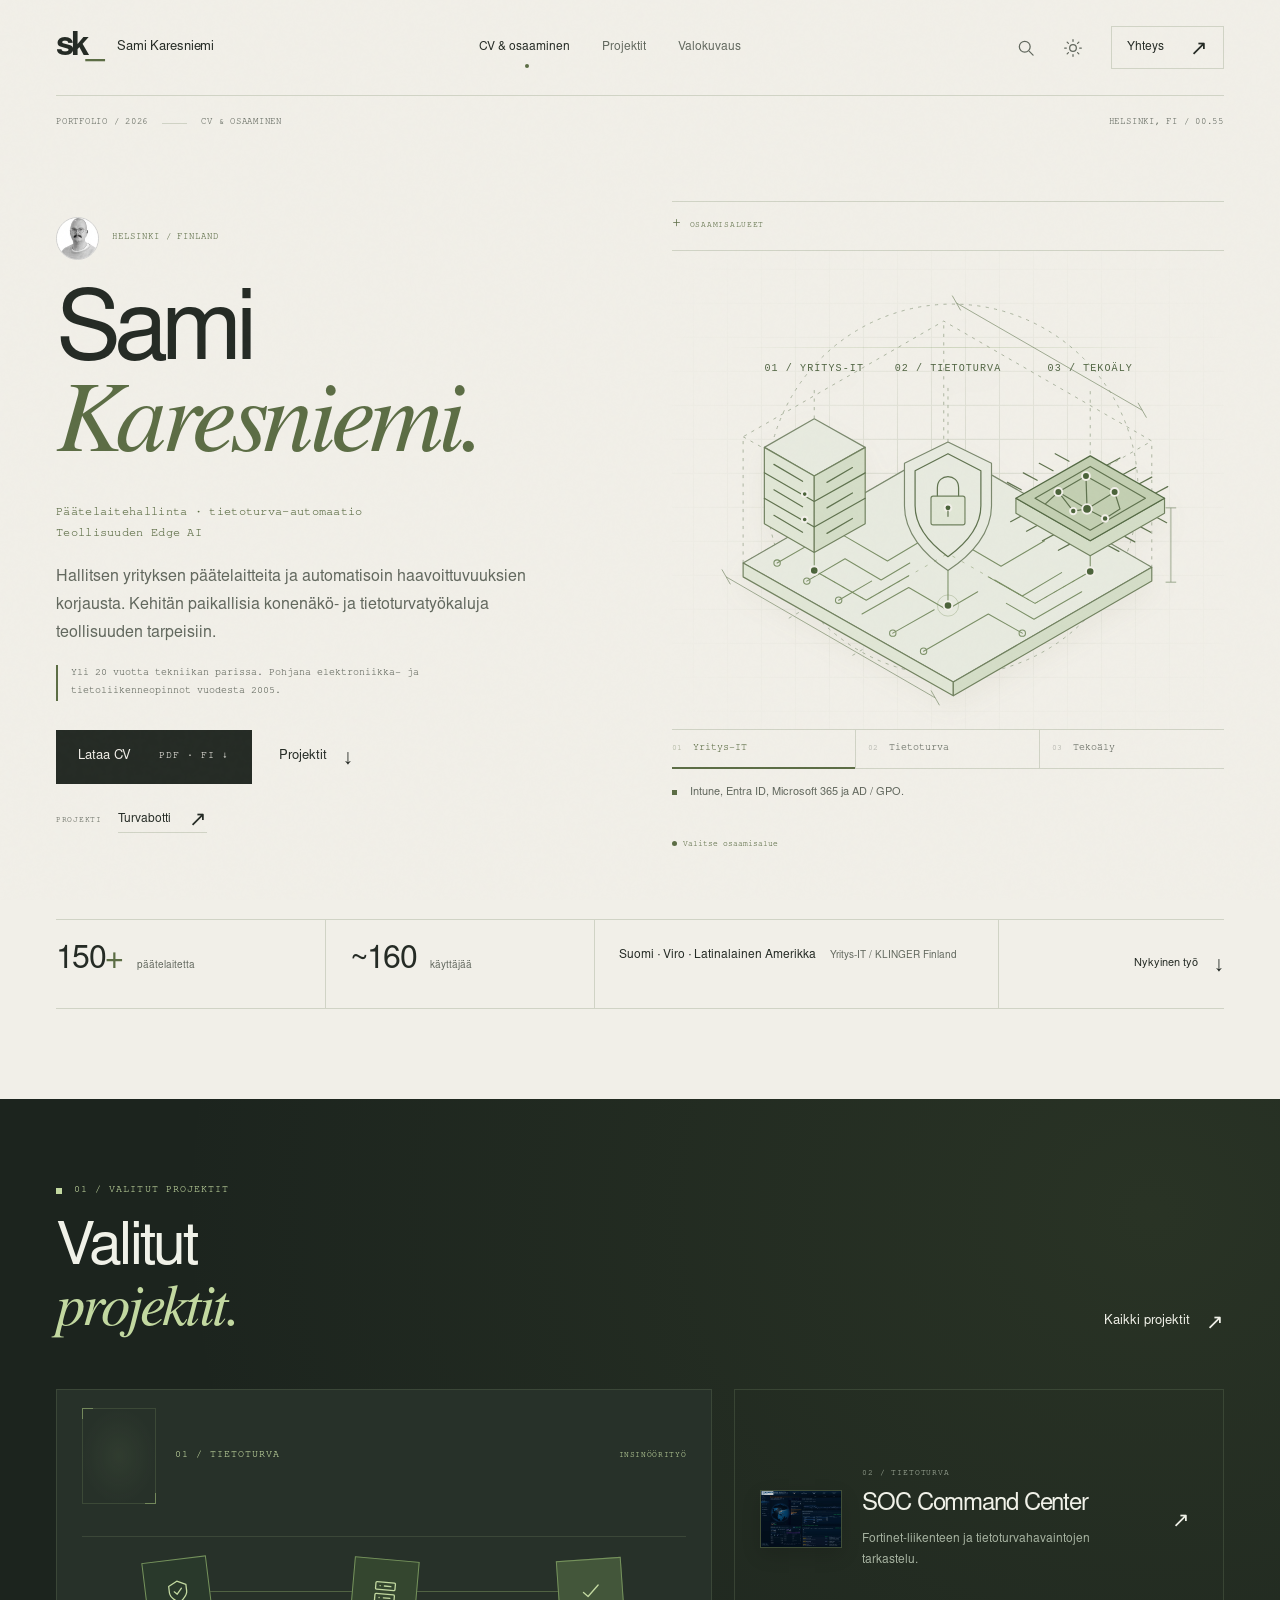
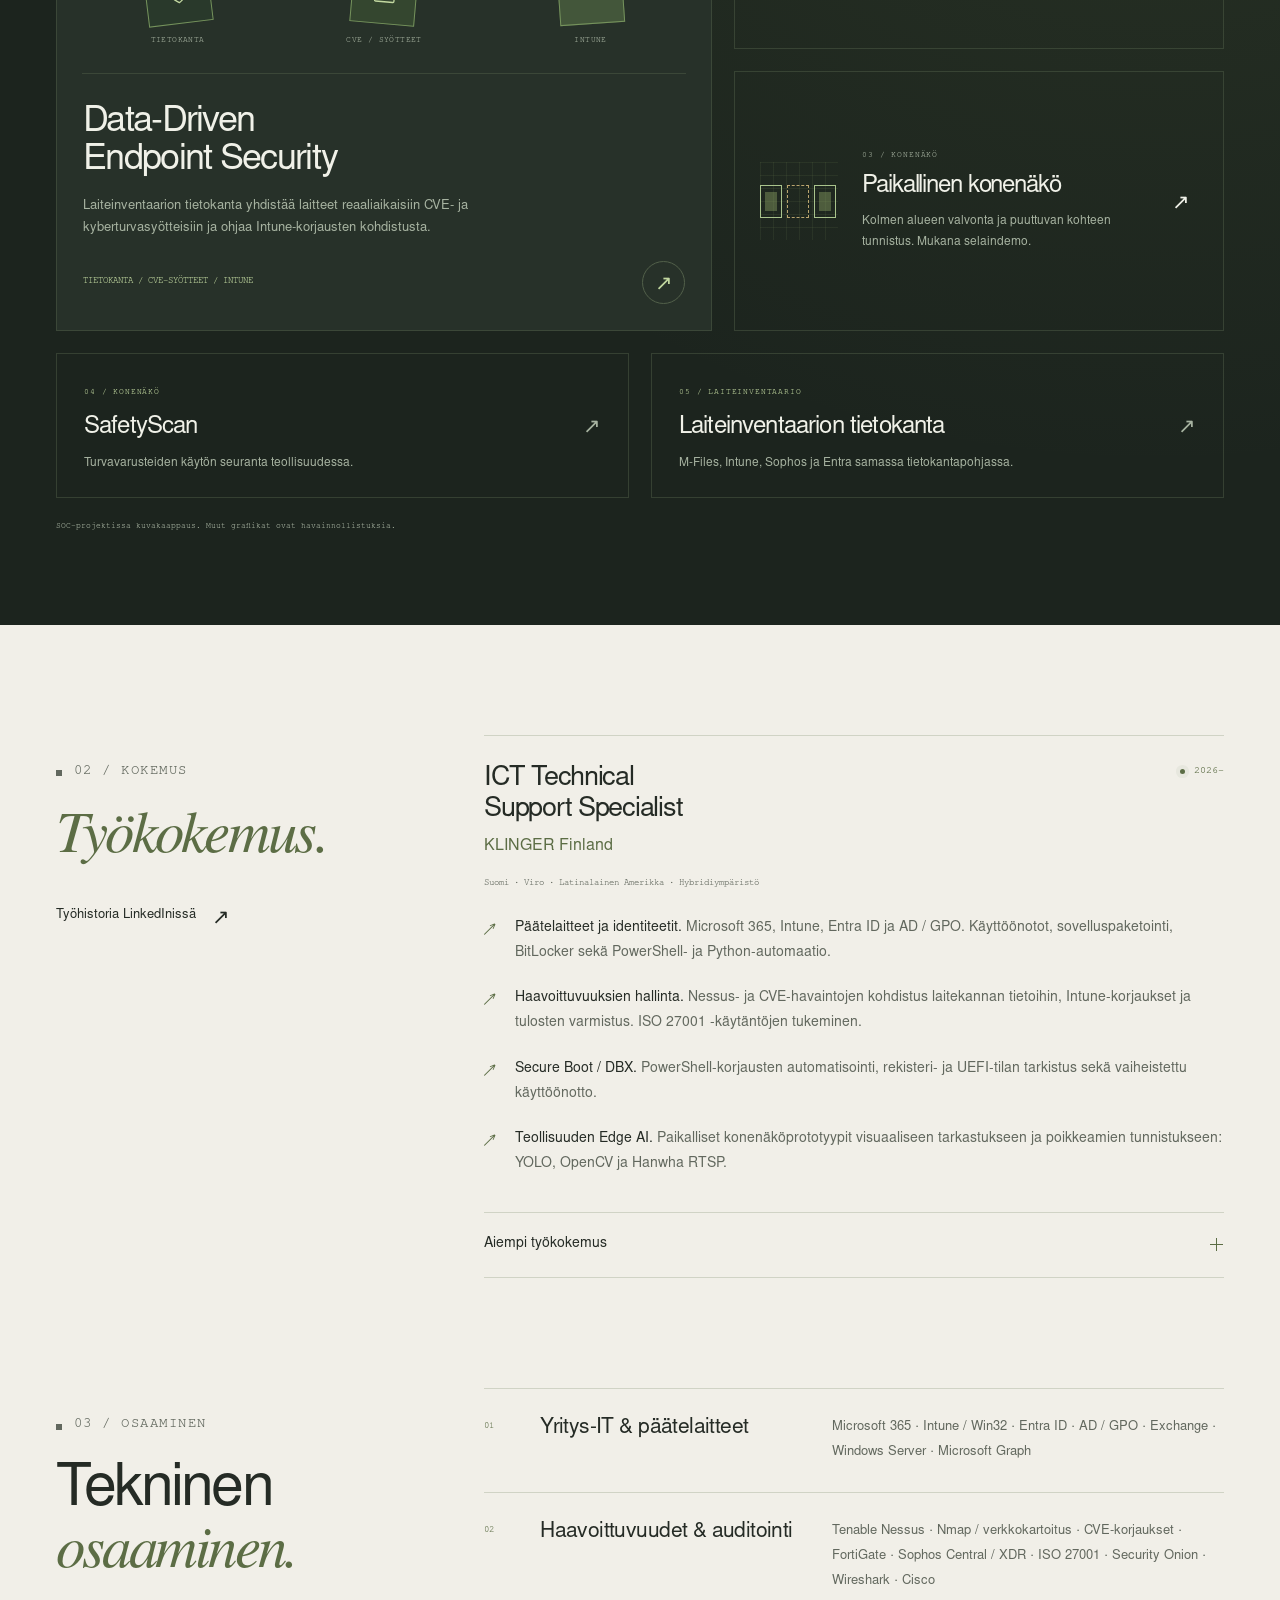
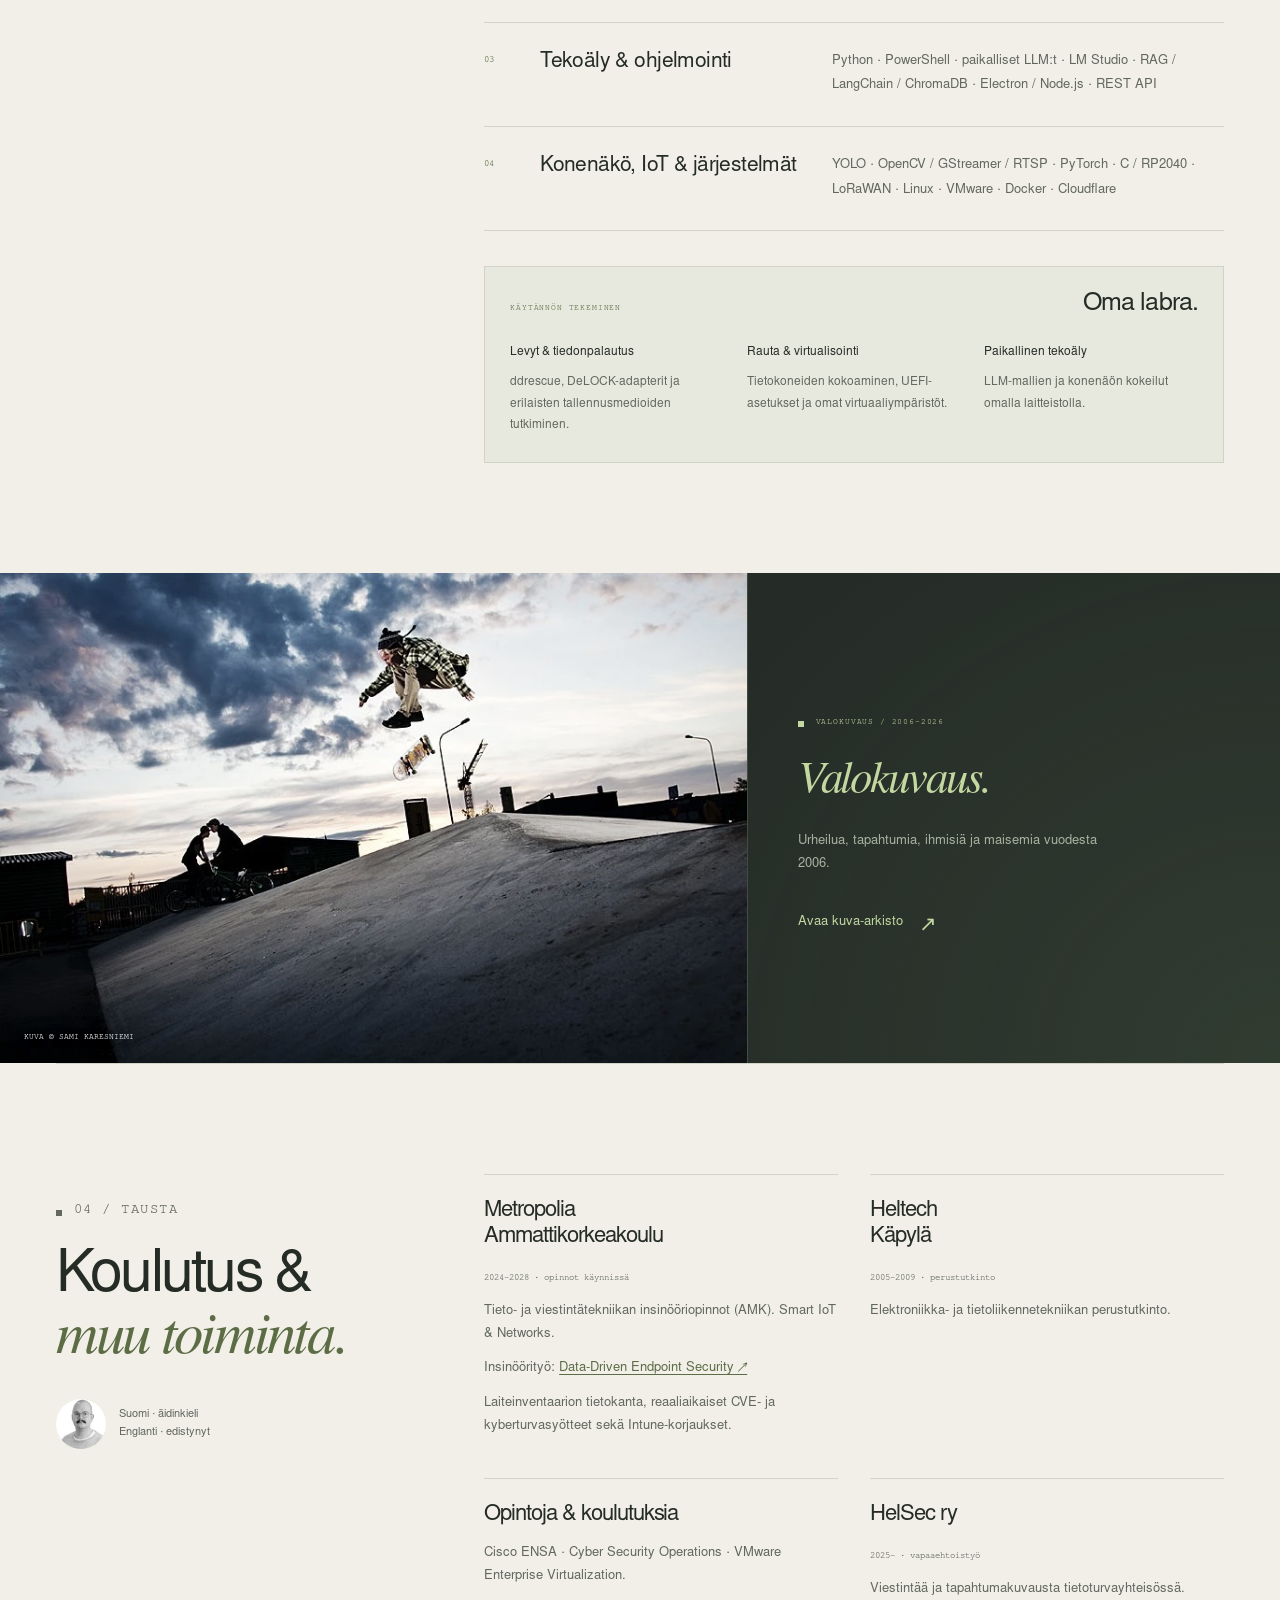
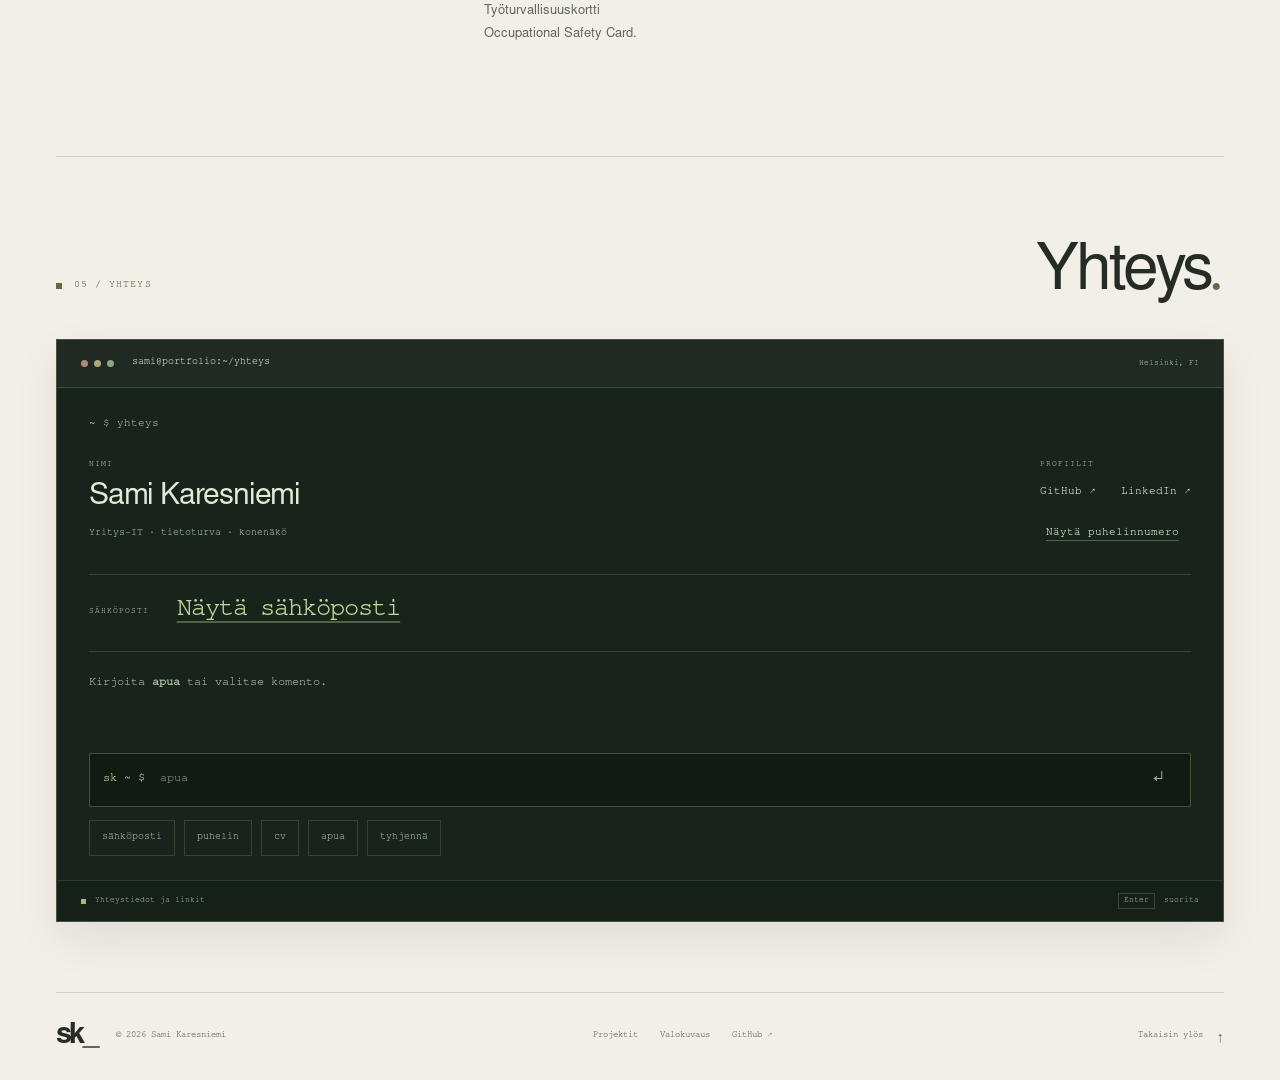
==== commit 551cd10e: "newest" ====
--- a/index.html
+++ b/index.html
@@ -1,8 +1,8 @@
 <!doctype html>
-<html lang="fi"><head><meta charset="utf-8"><meta name="viewport" content="width=device-width,initial-scale=1"><meta name="theme-color" content="#f1efe8"><meta name="color-scheme" content="light dark"><title>Sami Karesniemi — Yritys-IT, tietoturva &amp; paikallinen tekoäly</title><meta name="description" content="Sami Karesniemen työkokemus, tekninen osaaminen, projektit ja valokuva-arkisto."><meta property="og:title" content="Sami Karesniemi — Yritys-IT, tietoturva &amp; paikallinen tekoäly"><meta property="og:description" content="Sami Karesniemen työkokemus, tekninen osaaminen, projektit ja valokuva-arkisto."><meta property="og:type" content="website"><meta property="og:locale" content="fi_FI"><link rel="icon" href="assets/favicon.svg" type="image/svg+xml"><link rel="preload" href="assets/fonts/sans.otf" as="font" type="font/otf" crossorigin><link rel="preload" href="assets/fonts/serif-italic.otf" as="font" type="font/otf" crossorigin><link rel="stylesheet" href="style.css?v=20261102-terminal2"><link rel="stylesheet" href="contact-terminal.css?v=20261102-terminal1"><link rel="stylesheet" href="project-highlights.css?v=20261102-projects2"><link rel="stylesheet" href="security-scroll.css?v=20261102-4"><script>try{if(localStorage.getItem('sk-theme')==='dark')document.documentElement.dataset.theme='dark'}catch(e){}</script><script src="common.js?v=20261102-terminal2" defer></script><script src="contact-terminal.js?v=20261102-terminal1" defer></script><script src="security-scroll.js?v=20261102-spread2" defer></script><noscript><style>.menu-toggle,.palette-toggle,.theme-toggle,.system-tabs,.filters,#load-more,.project-open,.project-preview,.phone-contact{display:none!important}@media(max-width:700px){.site-header{flex-wrap:wrap;padding-block:18px}.navigation{display:flex;position:static;flex-basis:100%;padding:15px 0 0;box-shadow:none;border:0;gap:5px;flex-direction:row;justify-content:space-between}.navigation>a{font-size:11px;padding:10px 0;border:0}.navigation>a[aria-current=page]::after{display:none}}</style></noscript></head><body class="home-page" id="alku"><a class="skip-link" href="#main">Siirry sisältöön</a><div class="progress-line" aria-hidden="true"></div>
+<html lang="fi"><head><meta charset="utf-8"><meta name="viewport" content="width=device-width,initial-scale=1"><meta name="theme-color" content="#f1efe8"><meta name="color-scheme" content="light dark"><title>Sami Karesniemi — Päätelaitehallinta, tietoturva &amp; Edge AI</title><meta name="description" content="Päätelaitehallinta, haavoittuvuuksien korjaus ja teollisuuden Edge AI. Sami Karesniemen CV, projektit ja valokuva-arkisto."><meta property="og:title" content="Sami Karesniemi — Päätelaitehallinta, tietoturva &amp; Edge AI"><meta property="og:description" content="Päätelaitehallinta, haavoittuvuuksien korjaus ja teollisuuden Edge AI. Sami Karesniemen CV, projektit ja valokuva-arkisto."><meta property="og:type" content="website"><meta property="og:locale" content="fi_FI"><link rel="icon" href="assets/favicon.svg" type="image/svg+xml"><link rel="preload" href="assets/fonts/sans.otf" as="font" type="font/otf" crossorigin><link rel="preload" href="assets/fonts/serif-italic.otf" as="font" type="font/otf" crossorigin><link rel="stylesheet" href="style.css?v=20261102-profile1"><link rel="stylesheet" href="contact-terminal.css?v=20261102-private1"><link rel="stylesheet" href="project-highlights.css?v=20261102-profile1"><link rel="stylesheet" href="security-scroll.css?v=20261102-4"><script>try{if(localStorage.getItem('sk-theme')==='dark')document.documentElement.dataset.theme='dark'}catch(e){}</script><script src="common.js?v=20261102-profile1" defer></script><script src="contact-terminal.js?v=20261102-profile1" defer></script><script src="security-scroll.js?v=20261102-spread2" defer></script><noscript><style>.menu-toggle,.palette-toggle,.theme-toggle,.system-tabs,.filters,#load-more,.project-open,.project-preview,.phone-contact,.email-contact{display:none!important}@media(max-width:700px){.site-header{flex-wrap:wrap;padding-block:18px}.navigation{display:flex;position:static;flex-basis:100%;padding:15px 0 0;box-shadow:none;border:0;gap:5px;flex-direction:row;justify-content:space-between}.navigation>a{font-size:11px;padding:10px 0;border:0}.navigation>a[aria-current=page]::after{display:none}}</style></noscript></head><body class="home-page" id="alku"><a class="skip-link" href="#main">Siirry sisältöön</a><div class="progress-line" aria-hidden="true"></div>
  <header class="site-header wrap"><a class="brand" href="index.html" aria-label="Sami Karesniemi, etusivu"><span class="brand-symbol">sk<span>_</span></span><span class="brand-name">Sami Karesniemi</span></a>
  <nav id="navigation" class="navigation" aria-label="Päänavigaatio"><a href="index.html" aria-current="page">CV & osaaminen</a><a href="ai.html">Projektit</a><a href="photography.html">Valokuvaus</a></nav>
- <div class="nav-actions"><button class="icon-button palette-toggle" aria-label="Etsi tai siirry sivulle. Pikanäppäin Ctrl K" title="Siirry · Ctrl K"><svg class="icon" viewBox="0 0 24 24" aria-hidden="true"><circle cx="10.5" cy="10.5" r="6.5"/><path d="m16 16 4.5 4.5"/></svg></button><button class="icon-button theme-toggle" aria-label="Ota tumma teema käyttöön" title="Vaihda teemaa"><svg class="icon" viewBox="0 0 24 24" aria-hidden="true"><circle cx="12" cy="12" r="4"/><path d="M12 2v2m0 16v2M2 12h2m16 0h2M5 5l1.5 1.5m11 11L19 19M5 19l1.5-1.5m11-11L19 5"/></svg></button><a class="nav-contact" href="index.html#yhteys">Yhteys <span class="arrow" aria-hidden="true">↗</span></a><button class="menu-toggle" aria-expanded="false" aria-controls="navigation">Valikko <span aria-hidden="true">＋</span></button></div></header><div class="page-meta wrap"><div class="page-meta-left"><span>Portfolio / 2026</span><span class="tiny-line" aria-hidden="true"></span><span>CV & OSAAMINEN</span></div><span>Helsinki, FI <span class="clock" aria-label="Helsingin paikallinen aika"></span></span></div><main id="main" tabindex="-1"><section class="hero wrap" aria-labelledby="resume-name"><div class="hero-intro"><div class="identity"><img src="assets/sami-160.webp" width="43" height="43" alt="Sami Karesniemi"><div><p class="micro">Helsinki / Finland</p></div></div><h1 id="resume-name">Sami<em>Karesniemi.</em></h1><p class="hero-role">Yritys-IT · tietoturva<br>Automaatio · paikallinen tekoäly</p><p class="hero-lead">Työskentelen käyttäjätuen, päätelaitehallinnan ja tietoturvan parissa. Automatisoin ylläpitoa ja kehitän paikallisia tekoäly- ja konenäkötyökaluja.</p><div class="hero-actions"><a class="button primary" href="assets/documents/sami-karesniemi-cv-20261102.pdf" download="Sami_Karesniemi_CV.pdf">Lataa CV <span class="micro" style="color:inherit">PDF ↓</span></a><a class="text-link" href="#projektit">Projektit <span class="arrow" aria-hidden="true">↓</span></a></div><p class="cv-project-link"><span>Projekti</span><a href="https://turvabotti.com/" target="_blank" rel="noopener noreferrer">Turvabotti <span class="arrow" aria-hidden="true">↗</span></a></p></div><figure class="system-panel" aria-labelledby="system-caption"><div class="system-topline"><span class="system-id">Osaamisalueet</span></div><div class="system-stage" data-mode="all"><div aria-hidden="true"><svg xmlns="http://www.w3.org/2000/svg" class="system-drawing system-mark" viewBox="0 0 520 450" fill="none">
+ <div class="nav-actions"><button class="icon-button palette-toggle" aria-label="Etsi tai siirry sivulle. Pikanäppäin Ctrl K" title="Siirry · Ctrl K"><svg class="icon" viewBox="0 0 24 24" aria-hidden="true"><circle cx="10.5" cy="10.5" r="6.5"/><path d="m16 16 4.5 4.5"/></svg></button><button class="icon-button theme-toggle" aria-label="Ota tumma teema käyttöön" title="Vaihda teemaa"><svg class="icon" viewBox="0 0 24 24" aria-hidden="true"><circle cx="12" cy="12" r="4"/><path d="M12 2v2m0 16v2M2 12h2m16 0h2M5 5l1.5 1.5m11 11L19 19M5 19l1.5-1.5m11-11L19 5"/></svg></button><a class="nav-contact" href="index.html#yhteys">Yhteys <span class="arrow" aria-hidden="true">↗</span></a><button class="menu-toggle" aria-expanded="false" aria-controls="navigation">Valikko <span aria-hidden="true">＋</span></button></div></header><div class="page-meta wrap"><div class="page-meta-left"><span>Portfolio / 2026</span><span class="tiny-line" aria-hidden="true"></span><span>CV & OSAAMINEN</span></div><span>Helsinki, FI <span class="clock" aria-label="Helsingin paikallinen aika"></span></span></div><main id="main" tabindex="-1"><section class="hero wrap" aria-labelledby="resume-name"><div class="hero-intro"><div class="identity"><img src="assets/sami-160.webp" width="43" height="43" alt="Sami Karesniemi"><div><p class="micro">Helsinki / Finland</p></div></div><h1 id="resume-name">Sami<em>Karesniemi.</em></h1><p class="hero-role">Päätelaitehallinta · tietoturva-automaatio<br>Teollisuuden Edge AI</p><p class="hero-lead">Hallitsen yrityksen päätelaitteita ja automatisoin haavoittuvuuksien korjausta. Kehitän paikallisia konenäkö- ja tietoturvatyökaluja teollisuuden tarpeisiin.</p><p class="hero-background">Yli 20 vuotta tekniikan parissa. Pohjana elektroniikka- ja tietoliikenneopinnot vuodesta 2005.</p><div class="hero-actions"><a class="button primary" href="assets/documents/sami-karesniemi-cv-20261102-v2.pdf" download="Sami_Karesniemi_CV.pdf">Lataa CV <span class="micro" style="color:inherit">PDF · FI ↓</span></a><a class="text-link" href="#projektit">Projektit <span class="arrow" aria-hidden="true">↓</span></a></div><p class="cv-project-link"><span>Projekti</span><a href="https://turvabotti.com/" target="_blank" rel="noopener noreferrer">Turvabotti <span class="arrow" aria-hidden="true">↗</span></a></p></div><figure class="system-panel" aria-labelledby="system-caption"><div class="system-topline"><span class="system-id">Osaamisalueet</span></div><div class="system-stage" data-mode="all"><div aria-hidden="true"><svg xmlns="http://www.w3.org/2000/svg" class="system-drawing system-mark" viewBox="0 0 520 450" fill="none">
   <title>Yritys-IT, tietoturva ja paikallinen tekoäly samassa järjestelmässä</title>
   <style>
     .system-mark .guide{fill:none;stroke:#9ca78f;stroke-width:.75;stroke-dasharray:3 5}
@@ -72,4 +72,4 @@
     <rect class="face" x="373" y="273" width="32" height="27" rx="2"/>
     <circle class="point" cx="389" cy="284" r="3.2"/>
     <path class="wire" d="M389 287V292"/>
-    </svg></span><span>01 / TIETOTURVA</span></span><span class="case-state">INSINÖÖRITYÖ</span></div><div class="pipeline" aria-label="Laiteinventaarion tietokanta, reaaliaikaiset CVE- ja kyberturvasyötteet, Intune-korjaus"><div class="pipeline-node"><span class="node-shape"><svg class="icon" viewBox="0 0 24 24" aria-hidden="true"><path d="m12 2 8 4v6c0 5-8 10-8 10S4 17 4 12V6l8-4Z"/><path d="m8.5 11.5 2.5 2.5 4.5-5"/></svg></span><span>TIETOKANTA</span></div><div class="pipeline-node"><span class="node-shape"><svg class="icon" viewBox="0 0 24 24" aria-hidden="true"><rect x="3" y="3" width="18" height="7" rx="1"/><rect x="3" y="14" width="18" height="7" rx="1"/><path d="M7 6.5h.1M7 17.5h.1M11 6.5h6M11 17.5h6"/></svg></span><span>CVE / SYÖTTEET</span></div><div class="pipeline-node"><span class="node-shape"><svg class="icon" viewBox="0 0 24 24" aria-hidden="true"><path d="m5 12 4 4L19 6"/></svg></span><span>INTUNE</span></div></div><div class="case-title"><h3>Data-Driven<br>Endpoint Security</h3><p>Laiteinventaarion tietokanta yhdistää laitteet reaaliaikaisiin CVE- ja kyberturvasyötteisiin ja ohjaa Intune-korjausten kohdistusta.</p><div class="case-link-row"><span>TIETOKANTA / CVE-SYÖTTEET / INTUNE</span><span class="round-arrow"><span class="arrow" aria-hidden="true">↗</span></span></div></div></a><div class="side-work"><a class="case-small reveal" href="ai.html#soc"><img class="case-preview" src="assets/projects/soc-command-center-preview.webp" width="82" height="58" alt="" loading="lazy"><div><p class="micro">02 / TIETOTURVA</p><h3>SOC Command Center</h3><p>Fortinet-liikenteen ja tietoturvahavaintojen tarkastelu.</p></div><span class="arrow" aria-hidden="true">↗</span></a><a class="case-small reveal" href="ai.html#vision"><div class="mini-vision" aria-hidden="true"><i></i><i></i><i></i></div><div><p class="micro">03 / KONENÄKÖ</p><h3>Paikallinen konenäkö</h3><p>Kolmen alueen valvonta ja puuttuvan kohteen tunnistus. Mukana selaindemo.</p></div><span class="arrow" aria-hidden="true">↗</span></a></div></div><div class="project-priorities"><a class="priority-project" href="ai.html#safety"><div><span class="micro">04 / KONENÄKÖ</span><h3>SafetyScan</h3><p>Turvavarusteiden käytön seuranta teollisuudessa.</p></div><span class="arrow" aria-hidden="true">↗</span></a><a class="priority-project" href="ai.html#asset"><div><span class="micro">05 / LAITEINVENTAARIO</span><h3>Laiteinventaarion tietokanta</h3><p>M-Files, Intune, Sophos ja Entra samassa tietokantapohjassa.</p></div><span class="arrow" aria-hidden="true">↗</span></a></div><div class="projects-caption"><span>SOC-projektissa kuvakaappaus. Muut grafiikat ovat havainnollistuksia.</span></div></div></section><section class="section wrap section-title-side" id="tyokokemus" aria-labelledby="career-title"><div class="side-heading reveal"><p class="eyebrow">02 / Kokemus</p><h2 id="career-title"><em>Työkokemus.</em></h2><a class="text-link" href="https://www.linkedin.com/in/sami-karesniemi/" target="_blank" rel="noopener noreferrer">Työhistoria LinkedInissä <span class="arrow" aria-hidden="true">↗</span></a></div><div class="reveal"><article class="career" id="nykyinen-tyo"><div class="career-heading"><div><h3>ICT Technical<br>Support Specialist</h3><p class="career-company">KLINGER Finland</p></div><span class="date current-date">2026–</span></div><p class="scope">Suomi · Viro · Latinalainen Amerikka · Hybridiympäristö</p><ul class="career-points"><li><span><strong>Haavoittuvuuksien korjaus.</strong> Nessus- ja CVE-havaintojen yhdistäminen laitetietoihin sekä korjausten jakelu Intunella.</span></li><li><span><strong>Laite- ja käyttäjähallinta.</strong> Microsoft 365, Intune, Entra ID ja AD / GPO. Käyttöönotot, sovelluspaketointi, BitLocker sekä PowerShell- ja Python-automaatio.</span></li><li><span><strong>Tietoturva.</strong> Päätelaite- ja verkkopoikkeamien selvitys, laitteiden elinkaarihallinta sekä ISO 27001 -käytäntöjen tukeminen.</span></li></ul></article><details class="earlier-career"><summary>Aiempi työkokemus<span class="plus" aria-hidden="true"></span></summary><div><article class="compact-job"><span class="date">2022–2024</span><div><h4>Aluevastuuhenkilö & kuljettaja</h4><p>Kuljetusliike L & L Oy. Jakelun koordinointi, kuljetukset, perehdytys ja osallistuminen uuden paketinkäsittelyjärjestelmän käyttöönottoon.</p></div></article><article class="compact-job"><span class="date">2021–2022</span><div><h4>Kuorma-autonkuljettaja</h4><p>Alihankkija Oy. Kappaletavaran jakelu Uudellamaalla ja uusien kuljettajien koulutus.</p></div></article><article class="compact-job"><span class="date">Videotuotannot</span><div><h4>Kuvaaja, editoija & lavastaja</h4><p>MVP74. TV- ja musiikkivideotuotantojen kuvaus, editointi, lavastus ja kuvauspaikkojen etsintä.</p></div></article><article class="compact-job"><span class="date">2006–</span><div><h4>Valokuvaus</h4><p>Freelance-kuvausta urheilusta, tapahtumista, ihmisistä ja maisemista. <a href="photography.html">Avaa kuva-arkisto ↗</a></p></div></article></div></details></div></section><section class="section skills-section wrap section-title-side" id="osaaminen" aria-labelledby="skills-title"><div class="side-heading reveal"><p class="eyebrow">03 / Osaaminen</p><h2 id="skills-title">Tekninen<br><em>osaaminen.</em></h2></div><div class="reveal"><div class="skills-list"><article class="skill-row"><span class="skill-number">01</span><h3>Yritys-IT & päätelaitteet</h3><p>Microsoft 365 · Intune / Win32 · Entra ID · AD / GPO · Exchange · Windows Server · Microsoft Graph</p></article><article class="skill-row"><span class="skill-number">02</span><h3>Tietoturva & verkot</h3><p>Nessus · FortiGate · Sophos Central / XDR · ISO 27001 · Security Onion · Wireshark · Nmap · Cisco</p></article><article class="skill-row"><span class="skill-number">03</span><h3>Tekoäly & ohjelmointi</h3><p>Python · PowerShell · paikalliset LLM:t · LM Studio · RAG / LangChain / ChromaDB · Electron / Node.js · REST API</p></article><article class="skill-row"><span class="skill-number">04</span><h3>Konenäkö, IoT & järjestelmät</h3><p>YOLO · OpenCV / GStreamer / RTSP · PyTorch · C / RP2040 · LoRaWAN · Linux · VMware · Docker · Cloudflare</p></article></div></div></section><section class="visual-break" aria-labelledby="photo-preview-title"><div class="visual-break-image"><img src="assets/photo-skate.webp" width="800" height="533" loading="lazy" decoding="async" alt="Rullalautailija ilmassa iltataivasta vasten."><span class="image-coordinate">KUVA © SAMI KARESNIEMI</span></div><div class="visual-break-copy"><p class="eyebrow">Valokuvaus / 2006–2026</p><h2 id="photo-preview-title"><em>Valokuvaus.</em></h2><p>Urheilua, tapahtumia, ihmisiä ja maisemia vuodesta 2006.</p><a class="text-link" href="photography.html">Avaa kuva-arkisto <span class="arrow" aria-hidden="true">↗</span></a></div></section><section class="section wrap section-title-side education-section" id="koulutus" aria-labelledby="education-title"><div class="side-heading reveal"><span id="tausta"></span><p class="eyebrow">04 / Tausta</p><h2 id="education-title">Koulutus &<br><em>muu toiminta.</em></h2><div class="portrait-note"><img src="assets/sami-160.webp" width="50" height="50" alt="" loading="lazy"><p>Suomi · äidinkieli<br>Englanti · edistynyt</p></div></div><div class="education-grid reveal"><article><h3>Metropolia<br>Ammattikorkeakoulu</h3><span class="date">2024–2028 · opinnot käynnissä</span><p>Insinööri (AMK), tieto- ja viestintätekniikka. Smart IoT & Networks.</p><p>Insinöörityö: <a class="inline-link" href="ai.html#thesis">Data-Driven Endpoint Security ↗</a></p><p>Laiteinventaarion tietokanta, reaaliaikaiset CVE- ja kyberturvasyötteet sekä Intune-korjaukset.</p></article><article><h3>Heltech<br>Käpylä</h3><span class="date">2005–2008 · perustutkinto</span><p>Elektroniikka- ja tietoliikennetekniikan perustutkinto.</p></article><article><h3>Opintoja & koulutuksia</h3><p>Cisco ENSA · Cyber Security Operations · VMware Enterprise Virtualization.</p></article><article><h3>HelSec ry</h3><span class="date">2025– · vapaaehtoistyö</span><p>Viestintää ja tapahtumakuvausta tietoturvayhteisössä.</p></article></div></section><section class="contact-section wrap contact-terminal" id="yhteys" aria-labelledby="contact-title"><div class="terminal-section-heading"><p class="eyebrow">05 / Yhteys</p><h2 id="contact-title">Yhteys<em>.</em></h2></div><div class="terminal-window"><div class="terminal-bar"><span class="terminal-lights" aria-hidden="true"><i></i><i></i><i></i></span><span class="terminal-path">sami@portfolio:~/yhteys</span><span class="terminal-location">Helsinki, FI</span></div><div class="terminal-body"><p class="terminal-invocation" aria-hidden="true"><span>~</span> $ yhteys</p><div class="terminal-contact-grid"><div><p class="terminal-label">Nimi</p><p class="terminal-name">Sami Karesniemi</p><p class="terminal-role">Yritys-IT · tietoturva · konenäkö</p></div><div class="terminal-directory"><p class="terminal-label">Profiilit</p><div class="terminal-socials"><a href="https://github.com/SamiKares" target="_blank" rel="noopener noreferrer">GitHub ↗</a><a href="https://www.linkedin.com/in/sami-karesniemi/" target="_blank" rel="noopener noreferrer">LinkedIn ↗</a></div><span class="phone-contact" aria-live="polite"><button class="phone-reveal" data-reveal-phone>Näytä puhelinnumero</button></span></div></div><div class="contact-email-row"><span class="terminal-label">Sähköposti</span><a class="contact-email" href="mailto:sami@karesniemi.fi">sami@karesniemi.fi</a><button class="copy-email" data-copy="sami@karesniemi.fi" aria-label="Kopioi sähköpostiosoite"><svg class="icon" viewBox="0 0 24 24" aria-hidden="true"><rect x="8" y="8" width="12" height="12" rx="1"/><path d="M16 8V4H4v12h4"/></svg><span>Kopioi osoite</span></button></div><div class="terminal-session" hidden><div class="terminal-output" role="log" aria-label="Terminaalin vastaukset" aria-live="polite" aria-relevant="additions text"><p class="terminal-hint">Kirjoita <strong>apua</strong> tai valitse komento.</p></div><form class="terminal-command"><label class="sr-only" for="contact-command">Yhteystietoterminaalin komento</label><span class="terminal-prompt" aria-hidden="true">sk ~ $</span><input id="contact-command" name="command" type="text" placeholder="apua" autocomplete="off" autocapitalize="off" spellcheck="false" maxlength="80" enterkeyhint="go"><button type="submit" aria-label="Suorita yhteystietokomento">↵</button></form><div class="terminal-shortcuts" role="group" aria-label="Pikakomennot"><button type="button" data-terminal-command="sähköposti">sähköposti</button><button type="button" data-terminal-command="puhelin">puhelin</button><button type="button" data-terminal-command="cv">cv</button><button type="button" data-terminal-command="apua">apua</button><button type="button" data-terminal-command="tyhjennä">tyhjennä</button></div></div></div><div class="terminal-footer"><span class="terminal-dot" aria-hidden="true"></span><span>Yhteystiedot ja linkit</span><kbd class="terminal-keyhint">Enter</kbd><span class="terminal-keyhint">suorita</span></div></div></section><p class="print-contact" style="display:none">Sami Karesniemi · sami@karesniemi.fi</p></main><footer class="site-footer wrap"><div class="footer-brand"><a class="brand-symbol" href="index.html" aria-label="Etusivu">sk<span>_</span></a><span>© 2026 Sami Karesniemi</span></div><nav class="footer-nav" aria-label="Alatunniste"><a href="ai.html">Projektit</a><a href="photography.html">Valokuvaus</a><a href="https://github.com/SamiKares" target="_blank" rel="noopener noreferrer">GitHub ↗</a></nav><a class="back-top" href="#alku">Takaisin ylös <span class="arrow" aria-hidden="true">↑</span></a></footer><dialog id="palette" class="palette" aria-label="Etsi tai siirry"><div class="palette-search"><svg class="icon" viewBox="0 0 24 24" aria-hidden="true"><circle cx="10.5" cy="10.5" r="6.5"/><path d="m16 16 4.5 4.5"/></svg><label class="sr-only" for="palette-input">Etsi sivuja ja projekteja</label><input id="palette-input" type="search" placeholder="Minne seuraavaksi?" autocomplete="off"><button data-close-dialog aria-label="Sulje haku">Esc</button></div><p class="palette-label">SIVUT & PROJEKTIT</p><ul class="palette-results" id="palette-results"></ul><div class="palette-foot"><span>↑ ↓ selaa · Enter avaa</span><span>Ctrl / ⌘ K avaa</span></div></dialog><div class="toast" role="status" aria-live="polite"></div></body></html>+    </svg></span><span>01 / TIETOTURVA</span></span><span class="case-state">INSINÖÖRITYÖ</span></div><div class="pipeline" aria-label="Laiteinventaarion tietokanta, reaaliaikaiset CVE- ja kyberturvasyötteet, Intune-korjaus"><div class="pipeline-node"><span class="node-shape"><svg class="icon" viewBox="0 0 24 24" aria-hidden="true"><path d="m12 2 8 4v6c0 5-8 10-8 10S4 17 4 12V6l8-4Z"/><path d="m8.5 11.5 2.5 2.5 4.5-5"/></svg></span><span>TIETOKANTA</span></div><div class="pipeline-node"><span class="node-shape"><svg class="icon" viewBox="0 0 24 24" aria-hidden="true"><rect x="3" y="3" width="18" height="7" rx="1"/><rect x="3" y="14" width="18" height="7" rx="1"/><path d="M7 6.5h.1M7 17.5h.1M11 6.5h6M11 17.5h6"/></svg></span><span>CVE / SYÖTTEET</span></div><div class="pipeline-node"><span class="node-shape"><svg class="icon" viewBox="0 0 24 24" aria-hidden="true"><path d="m5 12 4 4L19 6"/></svg></span><span>INTUNE</span></div></div><div class="case-title"><h3>Data-Driven<br>Endpoint Security</h3><p>Laiteinventaarion tietokanta yhdistää laitteet reaaliaikaisiin CVE- ja kyberturvasyötteisiin ja ohjaa Intune-korjausten kohdistusta.</p><div class="case-link-row"><span>TIETOKANTA / CVE-SYÖTTEET / INTUNE</span><span class="round-arrow"><span class="arrow" aria-hidden="true">↗</span></span></div></div></a><div class="side-work"><a class="case-small reveal" href="ai.html#soc"><img class="case-preview" src="assets/projects/soc-command-center-preview.webp" width="82" height="58" alt="" loading="lazy"><div><p class="micro">02 / TIETOTURVA</p><h3>SOC Command Center</h3><p>Fortinet-liikenteen ja tietoturvahavaintojen tarkastelu.</p></div><span class="arrow" aria-hidden="true">↗</span></a><a class="case-small reveal" href="ai.html#vision"><div class="mini-vision" aria-hidden="true"><i></i><i></i><i></i></div><div><p class="micro">03 / KONENÄKÖ</p><h3>Paikallinen konenäkö</h3><p>Kolmen alueen valvonta ja puuttuvan kohteen tunnistus. Mukana selaindemo.</p></div><span class="arrow" aria-hidden="true">↗</span></a></div></div><div class="project-priorities"><a class="priority-project" href="ai.html#safety"><div><span class="micro">04 / KONENÄKÖ</span><h3>SafetyScan</h3><p>Turvavarusteiden käytön seuranta teollisuudessa.</p></div><span class="arrow" aria-hidden="true">↗</span></a><a class="priority-project" href="ai.html#asset"><div><span class="micro">05 / LAITEINVENTAARIO</span><h3>Laiteinventaarion tietokanta</h3><p>M-Files, Intune, Sophos ja Entra samassa tietokantapohjassa.</p></div><span class="arrow" aria-hidden="true">↗</span></a></div><div class="projects-caption"><span>SOC-projektissa kuvakaappaus. Muut grafiikat ovat havainnollistuksia.</span></div></div></section><section class="section wrap section-title-side" id="tyokokemus" aria-labelledby="career-title"><div class="side-heading reveal"><p class="eyebrow">02 / Kokemus</p><h2 id="career-title"><em>Työkokemus.</em></h2><a class="text-link" href="https://www.linkedin.com/in/sami-karesniemi/" target="_blank" rel="noopener noreferrer">Työhistoria LinkedInissä <span class="arrow" aria-hidden="true">↗</span></a></div><div class="reveal"><article class="career" id="nykyinen-tyo"><div class="career-heading"><div><h3>ICT Technical<br>Support Specialist</h3><p class="career-company">KLINGER Finland</p></div><span class="date current-date">2026–</span></div><p class="scope">Suomi · Viro · Latinalainen Amerikka · Hybridiympäristö</p><ul class="career-points"><li><span><strong>Päätelaitteet ja identiteetit.</strong> Microsoft 365, Intune, Entra ID ja AD / GPO. Käyttöönotot, sovelluspaketointi, BitLocker sekä PowerShell- ja Python-automaatio.</span></li><li><span><strong>Haavoittuvuuksien hallinta.</strong> Nessus- ja CVE-havaintojen kohdistus laitekannan tietoihin, Intune-korjaukset ja tulosten varmistus. ISO 27001 -käytäntöjen tukeminen.</span></li><li><span><strong>Secure Boot / DBX.</strong> PowerShell-korjausten automatisointi, rekisteri- ja UEFI-tilan tarkistus sekä vaiheistettu käyttöönotto.</span></li><li><span><strong>Teollisuuden Edge AI.</strong> Paikalliset konenäköprototyypit visuaaliseen tarkastukseen ja poikkeamien tunnistukseen: YOLO, OpenCV ja Hanwha RTSP.</span></li></ul></article><details class="earlier-career"><summary>Aiempi työkokemus<span class="plus" aria-hidden="true"></span></summary><div><article class="compact-job"><span class="date">2022–2024</span><div><h4>Aluevastuuhenkilö & kuljettaja</h4><p>Kuljetusliike L & L Oy. Jakelun koordinointi, uusien työntekijöiden perehdytys ja Postin KAMU-järjestelmän käyttöönotto kentällä.</p></div></article><article class="compact-job"><span class="date">Videotuotannot</span><div><h4>Kuvaaja, editoija & lavastaja</h4><p>MVP74. TV- ja musiikkivideoiden kuvaus, editointi ja lavastus.</p></div></article><article class="compact-job"><span class="date">Aiempi ura</span><div><h4>Logistiikka & asiakaspalvelu</h4><p>Noin 15 vuoden kokemus kuljetuksista, asiakaspalvelusta ja työstä kentällä, muun muassa Alihankkija Oy:ssä ja Taksi Helsingissä.</p></div></article><article class="compact-job"><span class="date">2006–</span><div><h4>Valokuvaus</h4><p>Urheilua, tapahtumia, ihmisiä ja maisemia. <a href="photography.html">Avaa kuva-arkisto ↗</a></p></div></article></div></details></div></section><section class="section skills-section wrap section-title-side" id="osaaminen" aria-labelledby="skills-title"><div class="side-heading reveal"><p class="eyebrow">03 / Osaaminen</p><h2 id="skills-title">Tekninen<br><em>osaaminen.</em></h2></div><div class="reveal"><div class="skills-list"><article class="skill-row"><span class="skill-number">01</span><h3>Yritys-IT & päätelaitteet</h3><p>Microsoft 365 · Intune / Win32 · Entra ID · AD / GPO · Exchange · Windows Server · Microsoft Graph</p></article><article class="skill-row"><span class="skill-number">02</span><h3>Haavoittuvuudet & auditointi</h3><p>Tenable Nessus · Nmap / verkkokartoitus · CVE-korjaukset · FortiGate · Sophos Central / XDR · ISO 27001 · Security Onion · Wireshark · Cisco</p></article><article class="skill-row"><span class="skill-number">03</span><h3>Tekoäly & ohjelmointi</h3><p>Python · PowerShell · paikalliset LLM:t · LM Studio · RAG / LangChain / ChromaDB · Electron / Node.js · REST API</p></article><article class="skill-row"><span class="skill-number">04</span><h3>Konenäkö, IoT & järjestelmät</h3><p>YOLO · OpenCV / GStreamer / RTSP · PyTorch · C / RP2040 · LoRaWAN · Linux · VMware · Docker · Cloudflare</p></article></div><aside class="personal-lab" aria-labelledby="lab-title"><div class="personal-lab-heading"><span class="micro">Käytännön tekeminen</span><h3 id="lab-title">Oma labra.</h3></div><div class="personal-lab-grid"><p><strong>Levyt & tiedonpalautus</strong>ddrescue, DeLOCK-adapterit ja erilaisten tallennusmedioiden tutkiminen.</p><p><strong>Rauta & virtualisointi</strong>Tietokoneiden kokoaminen, UEFI-asetukset ja omat virtuaaliympäristöt.</p><p><strong>Paikallinen tekoäly</strong>LLM-mallien ja konenäön kokeilut omalla laitteistolla.</p></div></aside></div></section><section class="visual-break" aria-labelledby="photo-preview-title"><div class="visual-break-image"><img src="assets/photo-skate.webp" width="800" height="533" loading="lazy" decoding="async" alt="Rullalautailija ilmassa iltataivasta vasten."><span class="image-coordinate">KUVA © SAMI KARESNIEMI</span></div><div class="visual-break-copy"><p class="eyebrow">Valokuvaus / 2006–2026</p><h2 id="photo-preview-title"><em>Valokuvaus.</em></h2><p>Urheilua, tapahtumia, ihmisiä ja maisemia vuodesta 2006.</p><a class="text-link" href="photography.html">Avaa kuva-arkisto <span class="arrow" aria-hidden="true">↗</span></a></div></section><section class="section wrap section-title-side education-section" id="koulutus" aria-labelledby="education-title"><div class="side-heading reveal"><span id="tausta"></span><p class="eyebrow">04 / Tausta</p><h2 id="education-title">Koulutus &<br><em>muu toiminta.</em></h2><div class="portrait-note"><img src="assets/sami-160.webp" width="50" height="50" alt="" loading="lazy"><p>Suomi · äidinkieli<br>Englanti · edistynyt</p></div></div><div class="education-grid reveal"><article><h3>Metropolia<br>Ammattikorkeakoulu</h3><span class="date">2024–2028 · opinnot käynnissä</span><p>Tieto- ja viestintätekniikan insinööriopinnot (AMK). Smart IoT & Networks.</p><p>Insinöörityö: <a class="inline-link" href="ai.html#thesis">Data-Driven Endpoint Security ↗</a></p><p>Laiteinventaarion tietokanta, reaaliaikaiset CVE- ja kyberturvasyötteet sekä Intune-korjaukset.</p></article><article><h3>Heltech<br>Käpylä</h3><span class="date">2005–2009 · perustutkinto</span><p>Elektroniikka- ja tietoliikennetekniikan perustutkinto.</p></article><article><h3>Opintoja & koulutuksia</h3><p>Cisco ENSA · Cyber Security Operations · VMware Enterprise Virtualization.</p><p>Työturvallisuuskortti<br><span lang="en">Occupational Safety Card</span>.</p></article><article><h3>HelSec ry</h3><span class="date">2025– · vapaaehtoistyö</span><p>Viestintää ja tapahtumakuvausta tietoturvayhteisössä.</p></article></div></section><section class="contact-section wrap contact-terminal" id="yhteys" aria-labelledby="contact-title"><div class="terminal-section-heading"><p class="eyebrow">05 / Yhteys</p><h2 id="contact-title">Yhteys<em>.</em></h2></div><div class="terminal-window"><div class="terminal-bar"><span class="terminal-lights" aria-hidden="true"><i></i><i></i><i></i></span><span class="terminal-path">sami@portfolio:~/yhteys</span><span class="terminal-location">Helsinki, FI</span></div><div class="terminal-body"><p class="terminal-invocation" aria-hidden="true"><span>~</span> $ yhteys</p><div class="terminal-contact-grid"><div><p class="terminal-label">Nimi</p><p class="terminal-name">Sami Karesniemi</p><p class="terminal-role">Yritys-IT · tietoturva · konenäkö</p></div><div class="terminal-directory"><p class="terminal-label">Profiilit</p><div class="terminal-socials"><a href="https://github.com/SamiKares" target="_blank" rel="noopener noreferrer">GitHub ↗</a><a href="https://www.linkedin.com/in/sami-karesniemi/" target="_blank" rel="noopener noreferrer">LinkedIn ↗</a></div><span class="phone-contact" aria-live="polite"><button class="phone-reveal" data-reveal-phone>Näytä puhelinnumero</button></span></div></div><div class="contact-email-row"><span class="terminal-label">Sähköposti</span><span class="email-contact" aria-live="polite"><button class="email-reveal" data-reveal-email aria-label="Näytä sähköpostiosoite">Näytä sähköposti</button></span><noscript><span class="terminal-muted">Yhteystietojen avaaminen vaatii JavaScriptin.</span></noscript><button class="copy-email" data-copy hidden aria-label="Kopioi sähköpostiosoite"><svg class="icon" viewBox="0 0 24 24" aria-hidden="true"><rect x="8" y="8" width="12" height="12" rx="1"/><path d="M16 8V4H4v12h4"/></svg><span>Kopioi osoite</span></button></div><div class="terminal-session" hidden><div class="terminal-output" role="log" aria-label="Terminaalin vastaukset" aria-live="polite" aria-relevant="additions text"><p class="terminal-hint">Kirjoita <strong>apua</strong> tai valitse komento.</p></div><form class="terminal-command"><label class="sr-only" for="contact-command">Yhteystietoterminaalin komento</label><span class="terminal-prompt" aria-hidden="true">sk ~ $</span><input id="contact-command" name="command" type="text" placeholder="apua" autocomplete="off" autocapitalize="off" spellcheck="false" maxlength="80" enterkeyhint="go"><button type="submit" aria-label="Suorita yhteystietokomento">↵</button></form><div class="terminal-shortcuts" role="group" aria-label="Pikakomennot"><button type="button" data-terminal-command="sähköposti">sähköposti</button><button type="button" data-terminal-command="puhelin">puhelin</button><button type="button" data-terminal-command="cv">cv</button><button type="button" data-terminal-command="apua">apua</button><button type="button" data-terminal-command="tyhjennä">tyhjennä</button></div></div></div><div class="terminal-footer"><span class="terminal-dot" aria-hidden="true"></span><span>Yhteystiedot ja linkit</span><kbd class="terminal-keyhint">Enter</kbd><span class="terminal-keyhint">suorita</span></div></div></section><p class="print-contact" style="display:none">Sami Karesniemi · GitHub: SamiKares · LinkedIn: sami-karesniemi</p></main><footer class="site-footer wrap"><div class="footer-brand"><a class="brand-symbol" href="index.html" aria-label="Etusivu">sk<span>_</span></a><span>© 2026 Sami Karesniemi</span></div><nav class="footer-nav" aria-label="Alatunniste"><a href="ai.html">Projektit</a><a href="photography.html">Valokuvaus</a><a href="https://github.com/SamiKares" target="_blank" rel="noopener noreferrer">GitHub ↗</a></nav><a class="back-top" href="#alku">Takaisin ylös <span class="arrow" aria-hidden="true">↑</span></a></footer><dialog id="palette" class="palette" aria-label="Etsi tai siirry"><div class="palette-search"><svg class="icon" viewBox="0 0 24 24" aria-hidden="true"><circle cx="10.5" cy="10.5" r="6.5"/><path d="m16 16 4.5 4.5"/></svg><label class="sr-only" for="palette-input">Etsi sivuja ja projekteja</label><input id="palette-input" type="search" placeholder="Minne seuraavaksi?" autocomplete="off"><button data-close-dialog aria-label="Sulje haku">Esc</button></div><p class="palette-label">SIVUT & PROJEKTIT</p><ul class="palette-results" id="palette-results"></ul><div class="palette-foot"><span>↑ ↓ selaa · Enter avaa</span><span>Ctrl / ⌘ K avaa</span></div></dialog><div class="toast" role="status" aria-live="polite"></div></body></html>
--- a/style.css
+++ b/style.css
@@ -62,3 +62,17 @@
 @media(max-width:380px){.case-preview{width:51px;height:41px}}
 @media(prefers-reduced-motion:reduce){.project-preview{transition:none}.project-preview:hover{transform:none}}
 @media print{.cv-project-link{font-size:9pt;margin-top:10px}.phone-contact{display:none}}
+
+/* Profile positioning and hands-on lab */
+.hero-role{font-size:12px;font-weight:500;max-width:500px}
+.hero-background{font:10px/1.8 var(--mono);max-width:470px;color:var(--sub);border-left:2px solid var(--olive);padding-left:13px;margin-top:18px}
+.personal-lab{margin-top:35px;padding:25px;border:1px solid var(--line);background:var(--soft)}
+.personal-lab-heading{display:flex;align-items:baseline;justify-content:space-between;gap:15px;margin-bottom:23px}
+.personal-lab-heading .micro{font-size:8px;color:var(--olive)}
+.personal-lab-heading h3{font-size:25px;letter-spacing:-.035em}
+.personal-lab-grid{display:grid;grid-template-columns:repeat(3,minmax(0,1fr));gap:23px}
+.personal-lab-grid p{font-size:12px;line-height:1.8;color:var(--sub)}
+.personal-lab-grid strong{display:block;color:var(--ink);font-size:12px;font-weight:500;margin-bottom:9px}
+@media(max-width:900px){.personal-lab-grid{grid-template-columns:1fr;gap:20px}.personal-lab-grid strong{margin-bottom:3px}}
+@media(max-width:600px){.hero-background{font-size:9px;max-width:100%}.personal-lab{padding:22px}.personal-lab-heading{align-items:flex-start;flex-direction:column;gap:8px}.personal-lab-heading h3{font-size:27px}}
+@media print{.hero-background{font:8pt/1.5 monospace}.personal-lab{padding:14px;margin-top:15px}.personal-lab-grid{grid-template-columns:repeat(3,1fr);gap:15px}.personal-lab-grid p,.personal-lab-grid strong{font-size:8pt}.personal-lab-heading h3{font-size:12pt}.personal-lab-heading{margin-bottom:12px}}
--- a/contact-terminal.css
+++ b/contact-terminal.css
@@ -23,6 +23,8 @@
 .terminal-window .phone-contact{font:11px/1.7 var(--mono)}
 .terminal-window .phone-reveal{text-decoration-color:#8eaa6e77}
 .contact-terminal .contact-email-row{margin-top:27px;padding:19px 0;display:flex;gap:22px;border-color:#71825f55}
+.email-contact{display:flex;align-items:center;flex:1;min-width:0}
+.contact-terminal .email-reveal{font:clamp(17px,2vw,27px)/1.4 var(--mono);letter-spacing:-.04em;color:var(--terminal-accent);text-align:left;text-decoration:underline;text-decoration-color:#8eaa6e77;text-underline-offset:6px}
 .contact-terminal .contact-email{font:clamp(17px,2vw,27px)/1.4 var(--mono);letter-spacing:-.04em;color:var(--terminal-accent);overflow-wrap:anywhere;margin-right:auto}
 .contact-terminal .copy-email{color:var(--terminal-soft);padding:8px 0;font-size:9px}
 .terminal-output{min-height:65px;max-height:186px;overflow:auto;scrollbar-width:thin;scrollbar-color:#71825f77 transparent;margin:22px 0 14px;padding-right:8px;font:12px/1.8 var(--mono);overflow-wrap:anywhere}
--- a/project-highlights.css
+++ b/project-highlights.css
@@ -30,3 +30,18 @@
 @media(max-width:900px){.endpoint-art-core{gap:10px;padding-inline:0}.endpoint-source-row{font-size:7px;gap:6px}.endpoint-database svg{width:52px;height:60px}.endpoint-database strong{font-size:9px}.endpoint-feeds{padding:15px 10px}.endpoint-feeds>span:not(.endpoint-feed-indicator){font-size:7px}.endpoint-art-route{font-size:7px;gap:10px}.priority-project{padding:22px}.priority-project h3{font-size:22px}}
 @media(max-width:600px){.project-priorities{grid-template-columns:1fr;gap:15px;margin-top:16px}.priority-project{padding:23px 21px}.priority-project h3{font-size:23px}.endpoint-project-art{height:auto;min-height:290px!important}.endpoint-art{max-width:360px}.endpoint-art-core{padding-block:22px;margin-top:15px}.endpoint-database strong{font-size:8px}.endpoint-feeds{padding:15px 9px}.endpoint-feeds small{font-size:6px}.endpoint-art-route{padding-top:17px;font-size:7px}.endpoint-art-route svg{width:26px}}
 @media(prefers-reduced-motion:reduce){.priority-project{transition:none}}
+
+/* Selected work remains visible in the standalone CV. */
+.resume-projects{padding-bottom:0}
+.resume-project-list{border-top:1px solid var(--line)}
+.resume-project{display:grid;grid-template-columns:25px minmax(0,1fr) 20px;gap:19px;padding:25px 20px;border-bottom:1px solid var(--line);transition:background .2s}
+.resume-project:first-child{background:var(--soft);border-left:2px solid var(--olive);padding-left:18px}
+.resume-project:hover{background:var(--soft)}
+.resume-project-number{font:9px/1.6 var(--mono);color:var(--olive);padding-top:2px}
+.resume-project .micro{font-size:8px;color:var(--olive);letter-spacing:.06em}
+.resume-project h3{font-size:26px;line-height:1.2;letter-spacing:-.035em;margin:9px 0}
+.resume-project p{font-size:13px;line-height:1.8;color:var(--sub);max-width:540px}
+.resume-project>.arrow{color:var(--olive);align-self:center}
+@media(max-width:600px){.resume-project{gap:12px;padding:23px 12px;grid-template-columns:20px minmax(0,1fr) 16px}.resume-project:first-child{padding-left:10px}.resume-project h3{font-size:25px}.resume-project .micro{font-size:7px}.resume-project p{font-size:12px}}
+@media(prefers-reduced-motion:reduce){.resume-project{transition:none}}
+@media print{.resume-projects{padding-block:15px}.resume-project{padding:12px 10px;gap:12px;grid-template-columns:20px 1fr 15px}.resume-project h3{font-size:12pt}.resume-project p{font-size:8pt}.resume-project .micro{font-size:6pt}}
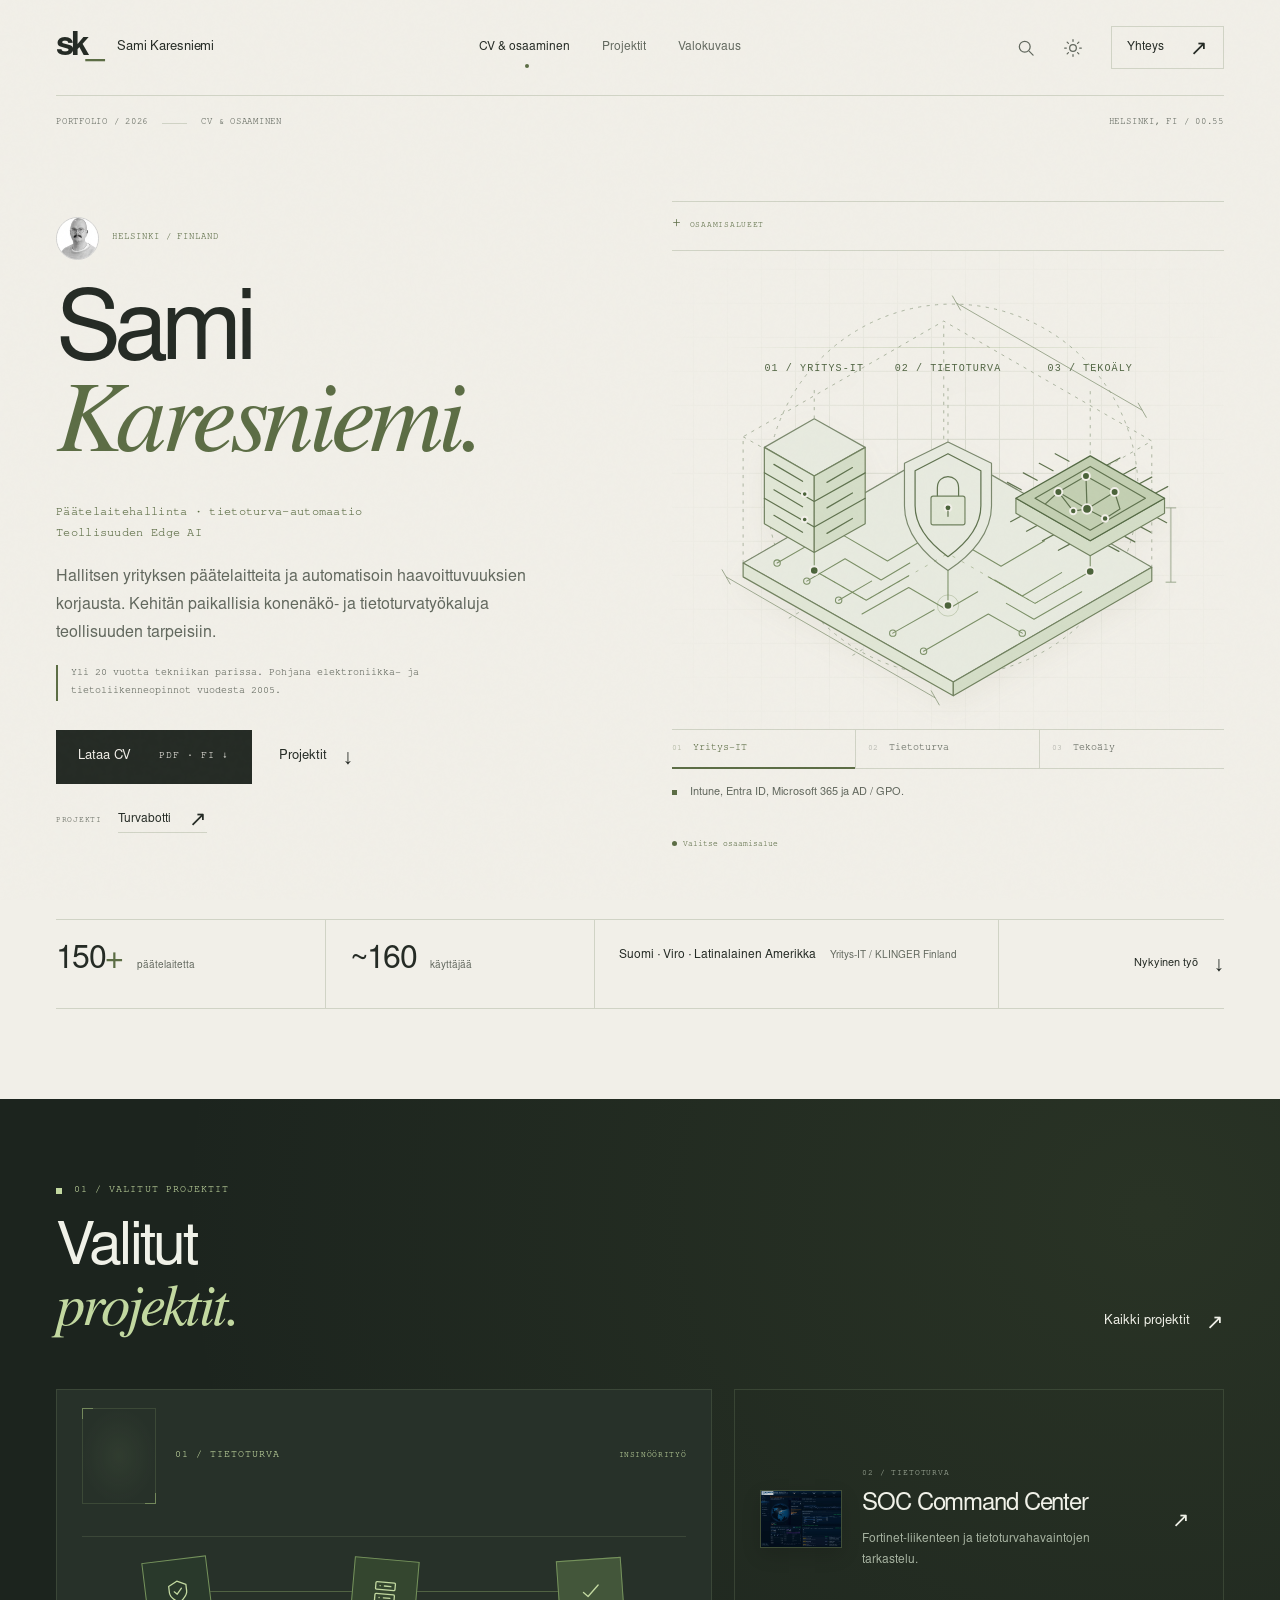
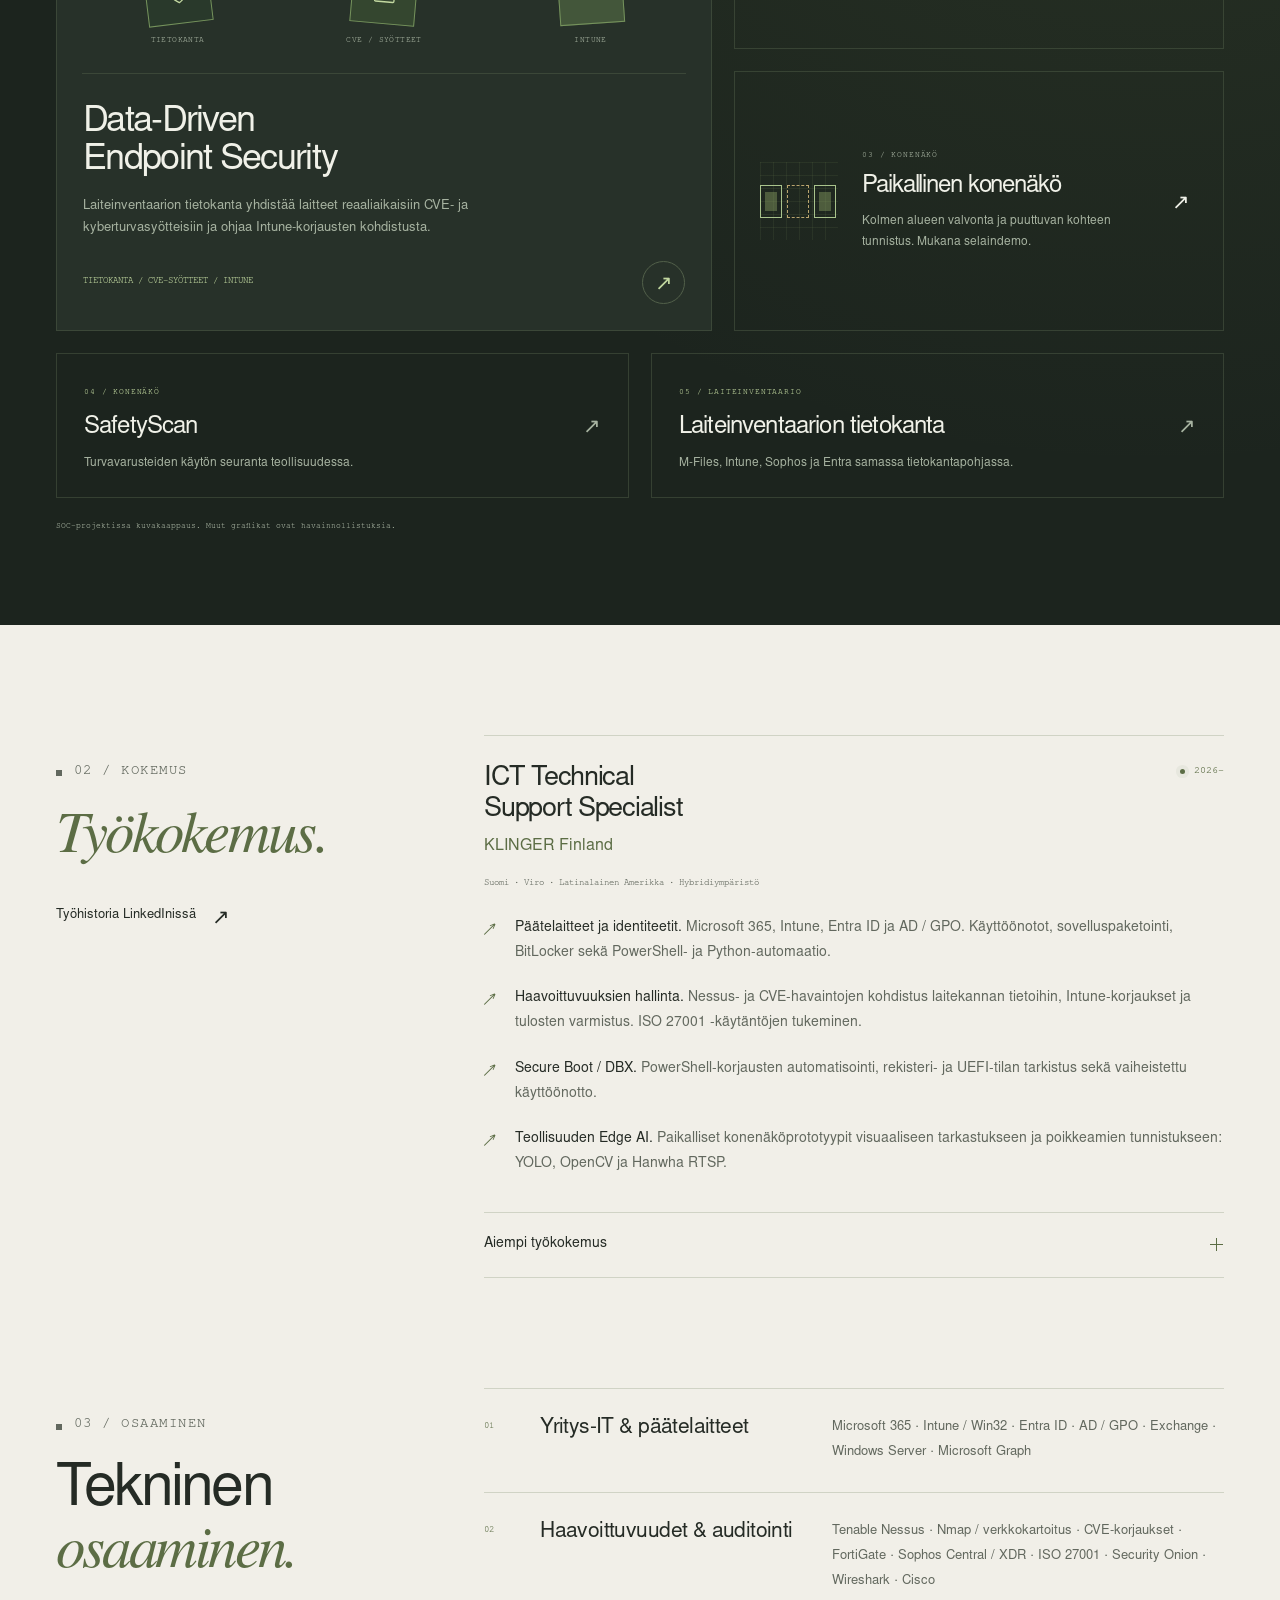
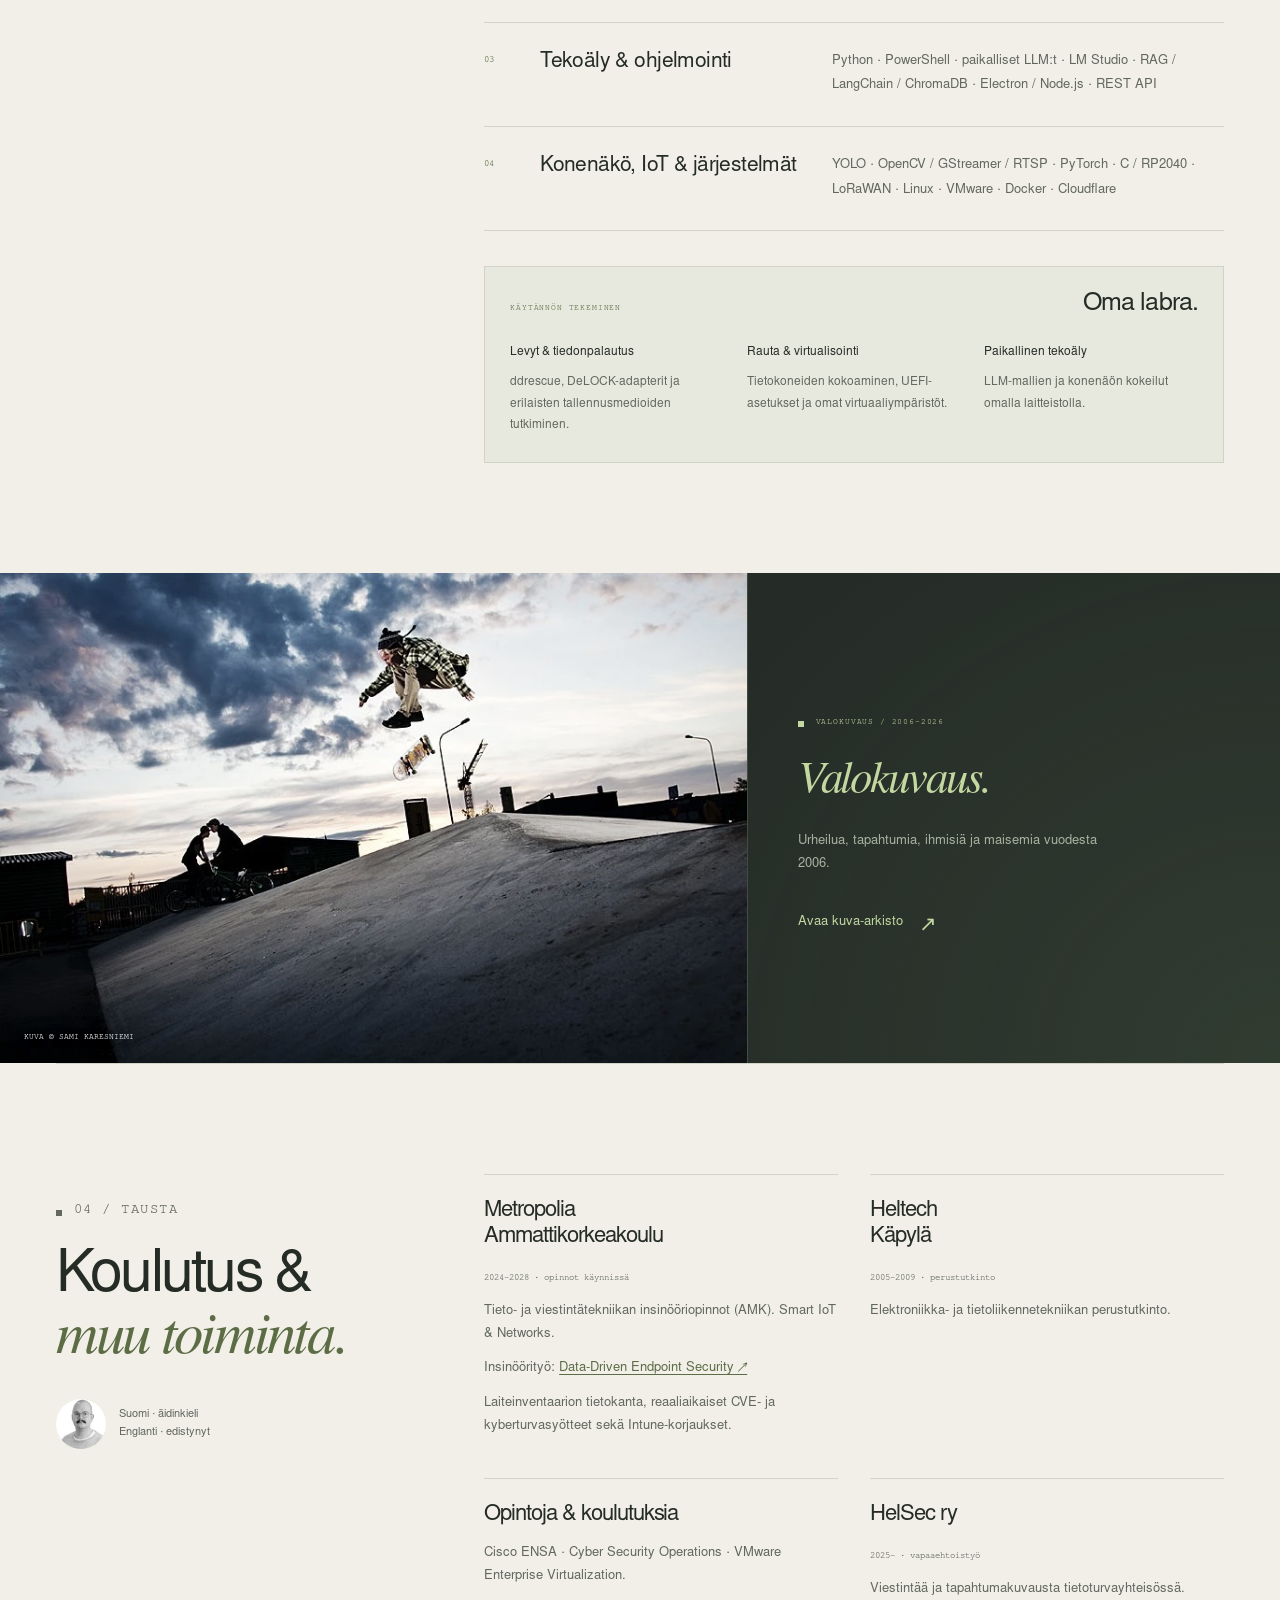
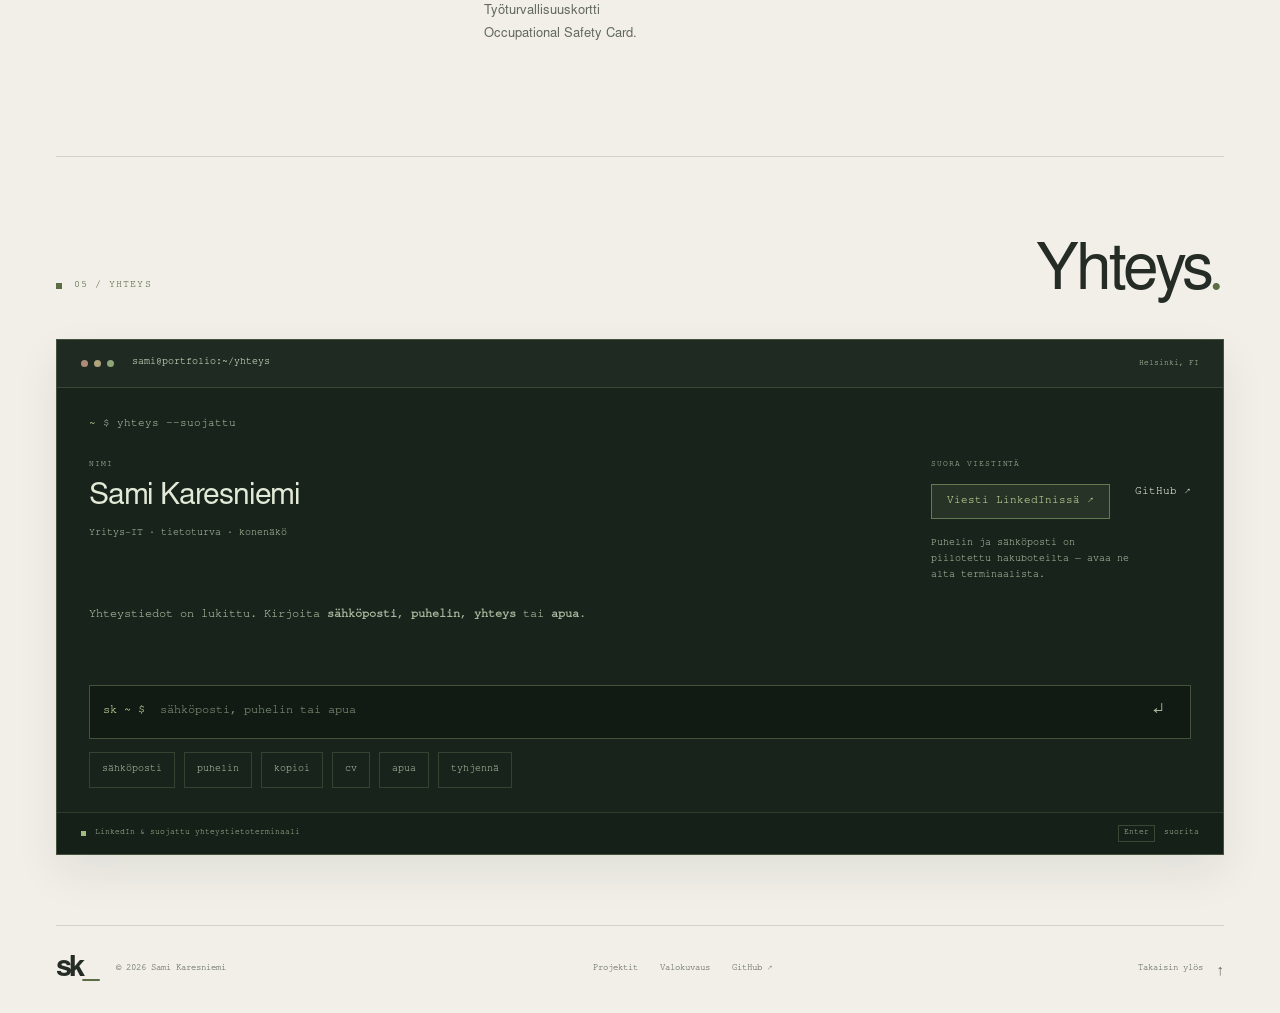
==== commit 5769209a: "newterminal" ====
--- a/index.html
+++ b/index.html
@@ -72,4 +72,4 @@
     <rect class="face" x="373" y="273" width="32" height="27" rx="2"/>
     <circle class="point" cx="389" cy="284" r="3.2"/>
     <path class="wire" d="M389 287V292"/>
-    </svg></span><span>01 / TIETOTURVA</span></span><span class="case-state">INSINÖÖRITYÖ</span></div><div class="pipeline" aria-label="Laiteinventaarion tietokanta, reaaliaikaiset CVE- ja kyberturvasyötteet, Intune-korjaus"><div class="pipeline-node"><span class="node-shape"><svg class="icon" viewBox="0 0 24 24" aria-hidden="true"><path d="m12 2 8 4v6c0 5-8 10-8 10S4 17 4 12V6l8-4Z"/><path d="m8.5 11.5 2.5 2.5 4.5-5"/></svg></span><span>TIETOKANTA</span></div><div class="pipeline-node"><span class="node-shape"><svg class="icon" viewBox="0 0 24 24" aria-hidden="true"><rect x="3" y="3" width="18" height="7" rx="1"/><rect x="3" y="14" width="18" height="7" rx="1"/><path d="M7 6.5h.1M7 17.5h.1M11 6.5h6M11 17.5h6"/></svg></span><span>CVE / SYÖTTEET</span></div><div class="pipeline-node"><span class="node-shape"><svg class="icon" viewBox="0 0 24 24" aria-hidden="true"><path d="m5 12 4 4L19 6"/></svg></span><span>INTUNE</span></div></div><div class="case-title"><h3>Data-Driven<br>Endpoint Security</h3><p>Laiteinventaarion tietokanta yhdistää laitteet reaaliaikaisiin CVE- ja kyberturvasyötteisiin ja ohjaa Intune-korjausten kohdistusta.</p><div class="case-link-row"><span>TIETOKANTA / CVE-SYÖTTEET / INTUNE</span><span class="round-arrow"><span class="arrow" aria-hidden="true">↗</span></span></div></div></a><div class="side-work"><a class="case-small reveal" href="ai.html#soc"><img class="case-preview" src="assets/projects/soc-command-center-preview.webp" width="82" height="58" alt="" loading="lazy"><div><p class="micro">02 / TIETOTURVA</p><h3>SOC Command Center</h3><p>Fortinet-liikenteen ja tietoturvahavaintojen tarkastelu.</p></div><span class="arrow" aria-hidden="true">↗</span></a><a class="case-small reveal" href="ai.html#vision"><div class="mini-vision" aria-hidden="true"><i></i><i></i><i></i></div><div><p class="micro">03 / KONENÄKÖ</p><h3>Paikallinen konenäkö</h3><p>Kolmen alueen valvonta ja puuttuvan kohteen tunnistus. Mukana selaindemo.</p></div><span class="arrow" aria-hidden="true">↗</span></a></div></div><div class="project-priorities"><a class="priority-project" href="ai.html#safety"><div><span class="micro">04 / KONENÄKÖ</span><h3>SafetyScan</h3><p>Turvavarusteiden käytön seuranta teollisuudessa.</p></div><span class="arrow" aria-hidden="true">↗</span></a><a class="priority-project" href="ai.html#asset"><div><span class="micro">05 / LAITEINVENTAARIO</span><h3>Laiteinventaarion tietokanta</h3><p>M-Files, Intune, Sophos ja Entra samassa tietokantapohjassa.</p></div><span class="arrow" aria-hidden="true">↗</span></a></div><div class="projects-caption"><span>SOC-projektissa kuvakaappaus. Muut grafiikat ovat havainnollistuksia.</span></div></div></section><section class="section wrap section-title-side" id="tyokokemus" aria-labelledby="career-title"><div class="side-heading reveal"><p class="eyebrow">02 / Kokemus</p><h2 id="career-title"><em>Työkokemus.</em></h2><a class="text-link" href="https://www.linkedin.com/in/sami-karesniemi/" target="_blank" rel="noopener noreferrer">Työhistoria LinkedInissä <span class="arrow" aria-hidden="true">↗</span></a></div><div class="reveal"><article class="career" id="nykyinen-tyo"><div class="career-heading"><div><h3>ICT Technical<br>Support Specialist</h3><p class="career-company">KLINGER Finland</p></div><span class="date current-date">2026–</span></div><p class="scope">Suomi · Viro · Latinalainen Amerikka · Hybridiympäristö</p><ul class="career-points"><li><span><strong>Päätelaitteet ja identiteetit.</strong> Microsoft 365, Intune, Entra ID ja AD / GPO. Käyttöönotot, sovelluspaketointi, BitLocker sekä PowerShell- ja Python-automaatio.</span></li><li><span><strong>Haavoittuvuuksien hallinta.</strong> Nessus- ja CVE-havaintojen kohdistus laitekannan tietoihin, Intune-korjaukset ja tulosten varmistus. ISO 27001 -käytäntöjen tukeminen.</span></li><li><span><strong>Secure Boot / DBX.</strong> PowerShell-korjausten automatisointi, rekisteri- ja UEFI-tilan tarkistus sekä vaiheistettu käyttöönotto.</span></li><li><span><strong>Teollisuuden Edge AI.</strong> Paikalliset konenäköprototyypit visuaaliseen tarkastukseen ja poikkeamien tunnistukseen: YOLO, OpenCV ja Hanwha RTSP.</span></li></ul></article><details class="earlier-career"><summary>Aiempi työkokemus<span class="plus" aria-hidden="true"></span></summary><div><article class="compact-job"><span class="date">2022–2024</span><div><h4>Aluevastuuhenkilö & kuljettaja</h4><p>Kuljetusliike L & L Oy. Jakelun koordinointi, uusien työntekijöiden perehdytys ja Postin KAMU-järjestelmän käyttöönotto kentällä.</p></div></article><article class="compact-job"><span class="date">Videotuotannot</span><div><h4>Kuvaaja, editoija & lavastaja</h4><p>MVP74. TV- ja musiikkivideoiden kuvaus, editointi ja lavastus.</p></div></article><article class="compact-job"><span class="date">Aiempi ura</span><div><h4>Logistiikka & asiakaspalvelu</h4><p>Noin 15 vuoden kokemus kuljetuksista, asiakaspalvelusta ja työstä kentällä, muun muassa Alihankkija Oy:ssä ja Taksi Helsingissä.</p></div></article><article class="compact-job"><span class="date">2006–</span><div><h4>Valokuvaus</h4><p>Urheilua, tapahtumia, ihmisiä ja maisemia. <a href="photography.html">Avaa kuva-arkisto ↗</a></p></div></article></div></details></div></section><section class="section skills-section wrap section-title-side" id="osaaminen" aria-labelledby="skills-title"><div class="side-heading reveal"><p class="eyebrow">03 / Osaaminen</p><h2 id="skills-title">Tekninen<br><em>osaaminen.</em></h2></div><div class="reveal"><div class="skills-list"><article class="skill-row"><span class="skill-number">01</span><h3>Yritys-IT & päätelaitteet</h3><p>Microsoft 365 · Intune / Win32 · Entra ID · AD / GPO · Exchange · Windows Server · Microsoft Graph</p></article><article class="skill-row"><span class="skill-number">02</span><h3>Haavoittuvuudet & auditointi</h3><p>Tenable Nessus · Nmap / verkkokartoitus · CVE-korjaukset · FortiGate · Sophos Central / XDR · ISO 27001 · Security Onion · Wireshark · Cisco</p></article><article class="skill-row"><span class="skill-number">03</span><h3>Tekoäly & ohjelmointi</h3><p>Python · PowerShell · paikalliset LLM:t · LM Studio · RAG / LangChain / ChromaDB · Electron / Node.js · REST API</p></article><article class="skill-row"><span class="skill-number">04</span><h3>Konenäkö, IoT & järjestelmät</h3><p>YOLO · OpenCV / GStreamer / RTSP · PyTorch · C / RP2040 · LoRaWAN · Linux · VMware · Docker · Cloudflare</p></article></div><aside class="personal-lab" aria-labelledby="lab-title"><div class="personal-lab-heading"><span class="micro">Käytännön tekeminen</span><h3 id="lab-title">Oma labra.</h3></div><div class="personal-lab-grid"><p><strong>Levyt & tiedonpalautus</strong>ddrescue, DeLOCK-adapterit ja erilaisten tallennusmedioiden tutkiminen.</p><p><strong>Rauta & virtualisointi</strong>Tietokoneiden kokoaminen, UEFI-asetukset ja omat virtuaaliympäristöt.</p><p><strong>Paikallinen tekoäly</strong>LLM-mallien ja konenäön kokeilut omalla laitteistolla.</p></div></aside></div></section><section class="visual-break" aria-labelledby="photo-preview-title"><div class="visual-break-image"><img src="assets/photo-skate.webp" width="800" height="533" loading="lazy" decoding="async" alt="Rullalautailija ilmassa iltataivasta vasten."><span class="image-coordinate">KUVA © SAMI KARESNIEMI</span></div><div class="visual-break-copy"><p class="eyebrow">Valokuvaus / 2006–2026</p><h2 id="photo-preview-title"><em>Valokuvaus.</em></h2><p>Urheilua, tapahtumia, ihmisiä ja maisemia vuodesta 2006.</p><a class="text-link" href="photography.html">Avaa kuva-arkisto <span class="arrow" aria-hidden="true">↗</span></a></div></section><section class="section wrap section-title-side education-section" id="koulutus" aria-labelledby="education-title"><div class="side-heading reveal"><span id="tausta"></span><p class="eyebrow">04 / Tausta</p><h2 id="education-title">Koulutus &<br><em>muu toiminta.</em></h2><div class="portrait-note"><img src="assets/sami-160.webp" width="50" height="50" alt="" loading="lazy"><p>Suomi · äidinkieli<br>Englanti · edistynyt</p></div></div><div class="education-grid reveal"><article><h3>Metropolia<br>Ammattikorkeakoulu</h3><span class="date">2024–2028 · opinnot käynnissä</span><p>Tieto- ja viestintätekniikan insinööriopinnot (AMK). Smart IoT & Networks.</p><p>Insinöörityö: <a class="inline-link" href="ai.html#thesis">Data-Driven Endpoint Security ↗</a></p><p>Laiteinventaarion tietokanta, reaaliaikaiset CVE- ja kyberturvasyötteet sekä Intune-korjaukset.</p></article><article><h3>Heltech<br>Käpylä</h3><span class="date">2005–2009 · perustutkinto</span><p>Elektroniikka- ja tietoliikennetekniikan perustutkinto.</p></article><article><h3>Opintoja & koulutuksia</h3><p>Cisco ENSA · Cyber Security Operations · VMware Enterprise Virtualization.</p><p>Työturvallisuuskortti<br><span lang="en">Occupational Safety Card</span>.</p></article><article><h3>HelSec ry</h3><span class="date">2025– · vapaaehtoistyö</span><p>Viestintää ja tapahtumakuvausta tietoturvayhteisössä.</p></article></div></section><section class="contact-section wrap contact-terminal" id="yhteys" aria-labelledby="contact-title"><div class="terminal-section-heading"><p class="eyebrow">05 / Yhteys</p><h2 id="contact-title">Yhteys<em>.</em></h2></div><div class="terminal-window"><div class="terminal-bar"><span class="terminal-lights" aria-hidden="true"><i></i><i></i><i></i></span><span class="terminal-path">sami@portfolio:~/yhteys</span><span class="terminal-location">Helsinki, FI</span></div><div class="terminal-body"><p class="terminal-invocation" aria-hidden="true"><span>~</span> $ yhteys</p><div class="terminal-contact-grid"><div><p class="terminal-label">Nimi</p><p class="terminal-name">Sami Karesniemi</p><p class="terminal-role">Yritys-IT · tietoturva · konenäkö</p></div><div class="terminal-directory"><p class="terminal-label">Profiilit</p><div class="terminal-socials"><a href="https://github.com/SamiKares" target="_blank" rel="noopener noreferrer">GitHub ↗</a><a href="https://www.linkedin.com/in/sami-karesniemi/" target="_blank" rel="noopener noreferrer">LinkedIn ↗</a></div><span class="phone-contact" aria-live="polite"><button class="phone-reveal" data-reveal-phone>Näytä puhelinnumero</button></span></div></div><div class="contact-email-row"><span class="terminal-label">Sähköposti</span><span class="email-contact" aria-live="polite"><button class="email-reveal" data-reveal-email aria-label="Näytä sähköpostiosoite">Näytä sähköposti</button></span><noscript><span class="terminal-muted">Yhteystietojen avaaminen vaatii JavaScriptin.</span></noscript><button class="copy-email" data-copy hidden aria-label="Kopioi sähköpostiosoite"><svg class="icon" viewBox="0 0 24 24" aria-hidden="true"><rect x="8" y="8" width="12" height="12" rx="1"/><path d="M16 8V4H4v12h4"/></svg><span>Kopioi osoite</span></button></div><div class="terminal-session" hidden><div class="terminal-output" role="log" aria-label="Terminaalin vastaukset" aria-live="polite" aria-relevant="additions text"><p class="terminal-hint">Kirjoita <strong>apua</strong> tai valitse komento.</p></div><form class="terminal-command"><label class="sr-only" for="contact-command">Yhteystietoterminaalin komento</label><span class="terminal-prompt" aria-hidden="true">sk ~ $</span><input id="contact-command" name="command" type="text" placeholder="apua" autocomplete="off" autocapitalize="off" spellcheck="false" maxlength="80" enterkeyhint="go"><button type="submit" aria-label="Suorita yhteystietokomento">↵</button></form><div class="terminal-shortcuts" role="group" aria-label="Pikakomennot"><button type="button" data-terminal-command="sähköposti">sähköposti</button><button type="button" data-terminal-command="puhelin">puhelin</button><button type="button" data-terminal-command="cv">cv</button><button type="button" data-terminal-command="apua">apua</button><button type="button" data-terminal-command="tyhjennä">tyhjennä</button></div></div></div><div class="terminal-footer"><span class="terminal-dot" aria-hidden="true"></span><span>Yhteystiedot ja linkit</span><kbd class="terminal-keyhint">Enter</kbd><span class="terminal-keyhint">suorita</span></div></div></section><p class="print-contact" style="display:none">Sami Karesniemi · GitHub: SamiKares · LinkedIn: sami-karesniemi</p></main><footer class="site-footer wrap"><div class="footer-brand"><a class="brand-symbol" href="index.html" aria-label="Etusivu">sk<span>_</span></a><span>© 2026 Sami Karesniemi</span></div><nav class="footer-nav" aria-label="Alatunniste"><a href="ai.html">Projektit</a><a href="photography.html">Valokuvaus</a><a href="https://github.com/SamiKares" target="_blank" rel="noopener noreferrer">GitHub ↗</a></nav><a class="back-top" href="#alku">Takaisin ylös <span class="arrow" aria-hidden="true">↑</span></a></footer><dialog id="palette" class="palette" aria-label="Etsi tai siirry"><div class="palette-search"><svg class="icon" viewBox="0 0 24 24" aria-hidden="true"><circle cx="10.5" cy="10.5" r="6.5"/><path d="m16 16 4.5 4.5"/></svg><label class="sr-only" for="palette-input">Etsi sivuja ja projekteja</label><input id="palette-input" type="search" placeholder="Minne seuraavaksi?" autocomplete="off"><button data-close-dialog aria-label="Sulje haku">Esc</button></div><p class="palette-label">SIVUT & PROJEKTIT</p><ul class="palette-results" id="palette-results"></ul><div class="palette-foot"><span>↑ ↓ selaa · Enter avaa</span><span>Ctrl / ⌘ K avaa</span></div></dialog><div class="toast" role="status" aria-live="polite"></div></body></html>+    </svg></span><span>01 / TIETOTURVA</span></span><span class="case-state">INSINÖÖRITYÖ</span></div><div class="pipeline" aria-label="Laiteinventaarion tietokanta, reaaliaikaiset CVE- ja kyberturvasyötteet, Intune-korjaus"><div class="pipeline-node"><span class="node-shape"><svg class="icon" viewBox="0 0 24 24" aria-hidden="true"><path d="m12 2 8 4v6c0 5-8 10-8 10S4 17 4 12V6l8-4Z"/><path d="m8.5 11.5 2.5 2.5 4.5-5"/></svg></span><span>TIETOKANTA</span></div><div class="pipeline-node"><span class="node-shape"><svg class="icon" viewBox="0 0 24 24" aria-hidden="true"><rect x="3" y="3" width="18" height="7" rx="1"/><rect x="3" y="14" width="18" height="7" rx="1"/><path d="M7 6.5h.1M7 17.5h.1M11 6.5h6M11 17.5h6"/></svg></span><span>CVE / SYÖTTEET</span></div><div class="pipeline-node"><span class="node-shape"><svg class="icon" viewBox="0 0 24 24" aria-hidden="true"><path d="m5 12 4 4L19 6"/></svg></span><span>INTUNE</span></div></div><div class="case-title"><h3>Data-Driven<br>Endpoint Security</h3><p>Laiteinventaarion tietokanta yhdistää laitteet reaaliaikaisiin CVE- ja kyberturvasyötteisiin ja ohjaa Intune-korjausten kohdistusta.</p><div class="case-link-row"><span>TIETOKANTA / CVE-SYÖTTEET / INTUNE</span><span class="round-arrow"><span class="arrow" aria-hidden="true">↗</span></span></div></div></a><div class="side-work"><a class="case-small reveal" href="ai.html#soc"><img class="case-preview" src="assets/projects/soc-command-center-preview.webp" width="82" height="58" alt="" loading="lazy"><div><p class="micro">02 / TIETOTURVA</p><h3>SOC Command Center</h3><p>Fortinet-liikenteen ja tietoturvahavaintojen tarkastelu.</p></div><span class="arrow" aria-hidden="true">↗</span></a><a class="case-small reveal" href="ai.html#vision"><div class="mini-vision" aria-hidden="true"><i></i><i></i><i></i></div><div><p class="micro">03 / KONENÄKÖ</p><h3>Paikallinen konenäkö</h3><p>Kolmen alueen valvonta ja puuttuvan kohteen tunnistus. Mukana selaindemo.</p></div><span class="arrow" aria-hidden="true">↗</span></a></div></div><div class="project-priorities"><a class="priority-project" href="ai.html#safety"><div><span class="micro">04 / KONENÄKÖ</span><h3>SafetyScan</h3><p>Turvavarusteiden käytön seuranta teollisuudessa.</p></div><span class="arrow" aria-hidden="true">↗</span></a><a class="priority-project" href="ai.html#asset"><div><span class="micro">05 / LAITEINVENTAARIO</span><h3>Laiteinventaarion tietokanta</h3><p>M-Files, Intune, Sophos ja Entra samassa tietokantapohjassa.</p></div><span class="arrow" aria-hidden="true">↗</span></a></div><div class="projects-caption"><span>SOC-projektissa kuvakaappaus. Muut grafiikat ovat havainnollistuksia.</span></div></div></section><section class="section wrap section-title-side" id="tyokokemus" aria-labelledby="career-title"><div class="side-heading reveal"><p class="eyebrow">02 / Kokemus</p><h2 id="career-title"><em>Työkokemus.</em></h2><a class="text-link" href="https://www.linkedin.com/in/sami-karesniemi/" target="_blank" rel="noopener noreferrer">Työhistoria LinkedInissä <span class="arrow" aria-hidden="true">↗</span></a></div><div class="reveal"><article class="career" id="nykyinen-tyo"><div class="career-heading"><div><h3>ICT Technical<br>Support Specialist</h3><p class="career-company">KLINGER Finland</p></div><span class="date current-date">2026–</span></div><p class="scope">Suomi · Viro · Latinalainen Amerikka · Hybridiympäristö</p><ul class="career-points"><li><span><strong>Päätelaitteet ja identiteetit.</strong> Microsoft 365, Intune, Entra ID ja AD / GPO. Käyttöönotot, sovelluspaketointi, BitLocker sekä PowerShell- ja Python-automaatio.</span></li><li><span><strong>Haavoittuvuuksien hallinta.</strong> Nessus- ja CVE-havaintojen kohdistus laitekannan tietoihin, Intune-korjaukset ja tulosten varmistus. ISO 27001 -käytäntöjen tukeminen.</span></li><li><span><strong>Secure Boot / DBX.</strong> PowerShell-korjausten automatisointi, rekisteri- ja UEFI-tilan tarkistus sekä vaiheistettu käyttöönotto.</span></li><li><span><strong>Teollisuuden Edge AI.</strong> Paikalliset konenäköprototyypit visuaaliseen tarkastukseen ja poikkeamien tunnistukseen: YOLO, OpenCV ja Hanwha RTSP.</span></li></ul></article><details class="earlier-career"><summary>Aiempi työkokemus<span class="plus" aria-hidden="true"></span></summary><div><article class="compact-job"><span class="date">2022–2024</span><div><h4>Aluevastuuhenkilö & kuljettaja</h4><p>Kuljetusliike L & L Oy. Jakelun koordinointi, uusien työntekijöiden perehdytys ja Postin KAMU-järjestelmän käyttöönotto kentällä.</p></div></article><article class="compact-job"><span class="date">Videotuotannot</span><div><h4>Kuvaaja, editoija & lavastaja</h4><p>MVP74. TV- ja musiikkivideoiden kuvaus, editointi ja lavastus.</p></div></article><article class="compact-job"><span class="date">Aiempi ura</span><div><h4>Logistiikka & asiakaspalvelu</h4><p>Noin 15 vuoden kokemus kuljetuksista, asiakaspalvelusta ja työstä kentällä, muun muassa Alihankkija Oy:ssä ja Taksi Helsingissä.</p></div></article><article class="compact-job"><span class="date">2006–</span><div><h4>Valokuvaus</h4><p>Urheilua, tapahtumia, ihmisiä ja maisemia. <a href="photography.html">Avaa kuva-arkisto ↗</a></p></div></article></div></details></div></section><section class="section skills-section wrap section-title-side" id="osaaminen" aria-labelledby="skills-title"><div class="side-heading reveal"><p class="eyebrow">03 / Osaaminen</p><h2 id="skills-title">Tekninen<br><em>osaaminen.</em></h2></div><div class="reveal"><div class="skills-list"><article class="skill-row"><span class="skill-number">01</span><h3>Yritys-IT & päätelaitteet</h3><p>Microsoft 365 · Intune / Win32 · Entra ID · AD / GPO · Exchange · Windows Server · Microsoft Graph</p></article><article class="skill-row"><span class="skill-number">02</span><h3>Haavoittuvuudet & auditointi</h3><p>Tenable Nessus · Nmap / verkkokartoitus · CVE-korjaukset · FortiGate · Sophos Central / XDR · ISO 27001 · Security Onion · Wireshark · Cisco</p></article><article class="skill-row"><span class="skill-number">03</span><h3>Tekoäly & ohjelmointi</h3><p>Python · PowerShell · paikalliset LLM:t · LM Studio · RAG / LangChain / ChromaDB · Electron / Node.js · REST API</p></article><article class="skill-row"><span class="skill-number">04</span><h3>Konenäkö, IoT & järjestelmät</h3><p>YOLO · OpenCV / GStreamer / RTSP · PyTorch · C / RP2040 · LoRaWAN · Linux · VMware · Docker · Cloudflare</p></article></div><aside class="personal-lab" aria-labelledby="lab-title"><div class="personal-lab-heading"><span class="micro">Käytännön tekeminen</span><h3 id="lab-title">Oma labra.</h3></div><div class="personal-lab-grid"><p><strong>Levyt & tiedonpalautus</strong>ddrescue, DeLOCK-adapterit ja erilaisten tallennusmedioiden tutkiminen.</p><p><strong>Rauta & virtualisointi</strong>Tietokoneiden kokoaminen, UEFI-asetukset ja omat virtuaaliympäristöt.</p><p><strong>Paikallinen tekoäly</strong>LLM-mallien ja konenäön kokeilut omalla laitteistolla.</p></div></aside></div></section><section class="visual-break" aria-labelledby="photo-preview-title"><div class="visual-break-image"><img src="assets/photo-skate.webp" width="800" height="533" loading="lazy" decoding="async" alt="Rullalautailija ilmassa iltataivasta vasten."><span class="image-coordinate">KUVA © SAMI KARESNIEMI</span></div><div class="visual-break-copy"><p class="eyebrow">Valokuvaus / 2006–2026</p><h2 id="photo-preview-title"><em>Valokuvaus.</em></h2><p>Urheilua, tapahtumia, ihmisiä ja maisemia vuodesta 2006.</p><a class="text-link" href="photography.html">Avaa kuva-arkisto <span class="arrow" aria-hidden="true">↗</span></a></div></section><section class="section wrap section-title-side education-section" id="koulutus" aria-labelledby="education-title"><div class="side-heading reveal"><span id="tausta"></span><p class="eyebrow">04 / Tausta</p><h2 id="education-title">Koulutus &<br><em>muu toiminta.</em></h2><div class="portrait-note"><img src="assets/sami-160.webp" width="50" height="50" alt="" loading="lazy"><p>Suomi · äidinkieli<br>Englanti · edistynyt</p></div></div><div class="education-grid reveal"><article><h3>Metropolia<br>Ammattikorkeakoulu</h3><span class="date">2024–2028 · opinnot käynnissä</span><p>Tieto- ja viestintätekniikan insinööriopinnot (AMK). Smart IoT & Networks.</p><p>Insinöörityö: <a class="inline-link" href="ai.html#thesis">Data-Driven Endpoint Security ↗</a></p><p>Laiteinventaarion tietokanta, reaaliaikaiset CVE- ja kyberturvasyötteet sekä Intune-korjaukset.</p></article><article><h3>Heltech<br>Käpylä</h3><span class="date">2005–2009 · perustutkinto</span><p>Elektroniikka- ja tietoliikennetekniikan perustutkinto.</p></article><article><h3>Opintoja & koulutuksia</h3><p>Cisco ENSA · Cyber Security Operations · VMware Enterprise Virtualization.</p><p>Työturvallisuuskortti<br><span lang="en">Occupational Safety Card</span>.</p></article><article><h3>HelSec ry</h3><span class="date">2025– · vapaaehtoistyö</span><p>Viestintää ja tapahtumakuvausta tietoturvayhteisössä.</p></article></div></section><section class="contact-section wrap contact-terminal" id="yhteys" aria-labelledby="contact-title"><div class="terminal-section-heading"><p class="eyebrow">05 / Yhteys</p><h2 id="contact-title">Yhteys<em>.</em></h2></div><div class="terminal-window"><div class="terminal-bar"><span class="terminal-lights" aria-hidden="true"><i></i><i></i><i></i></span><span class="terminal-path">sami@portfolio:~/yhteys</span><span class="terminal-location">Helsinki, FI</span></div><div class="terminal-body"><p class="terminal-invocation" aria-hidden="true"><span>~</span> $ yhteys --suojattu</p><div class="terminal-contact-grid"><div><p class="terminal-label">Nimi</p><p class="terminal-name">Sami Karesniemi</p><p class="terminal-role">Yritys-IT · tietoturva · konenäkö</p></div><div class="terminal-directory"><p class="terminal-label">Suora viestintä</p><div class="terminal-socials"><a class="terminal-linkedin-cta" href="https://www.linkedin.com/in/sami-karesniemi/" target="_blank" rel="noopener noreferrer">Viesti LinkedInissä ↗</a><a href="https://github.com/SamiKares" target="_blank" rel="noopener noreferrer">GitHub ↗</a></div><p class="terminal-privacy-note">Puhelin ja sähköposti on piilotettu hakuboteilta — avaa ne alta terminaalista.</p></div></div><noscript><p class="terminal-muted" style="margin-top:18px">Suorien yhteystietojen avaaminen terminaalilla vaatii JavaScriptin. Ota yhteyttä LinkedInissä.</p></noscript><div class="terminal-session" hidden><div class="terminal-output" role="log" aria-label="Terminaalin vastaukset" aria-live="polite" aria-relevant="additions text"><p class="terminal-hint">Yhteystiedot on lukittu. Kirjoita <strong>sähköposti</strong>, <strong>puhelin</strong>, <strong>yhteys</strong> tai <strong>apua</strong>.</p></div><form class="terminal-command"><label class="sr-only" for="contact-command">Yhteystietoterminaalin komento</label><span class="terminal-prompt" aria-hidden="true">sk ~ $</span><input id="contact-command" name="command" type="text" placeholder="sähköposti, puhelin tai apua" autocomplete="off" autocapitalize="off" spellcheck="false" maxlength="80" enterkeyhint="go"><button type="submit" aria-label="Suorita yhteystietokomento">↵</button></form><div class="terminal-shortcuts" role="group" aria-label="Pikakomennot"><button type="button" data-terminal-command="sähköposti">sähköposti</button><button type="button" data-terminal-command="puhelin">puhelin</button><button type="button" data-terminal-command="kopioi">kopioi</button><button type="button" data-terminal-command="cv">cv</button><button type="button" data-terminal-command="apua">apua</button><button type="button" data-terminal-command="tyhjennä">tyhjennä</button></div></div></div><div class="terminal-footer"><span class="terminal-dot" aria-hidden="true"></span><span>LinkedIn &amp; suojattu yhteystietoterminaali</span><kbd class="terminal-keyhint">Enter</kbd><span class="terminal-keyhint">suorita</span></div></div></section><p class="print-contact" style="display:none">Sami Karesniemi · GitHub: SamiKares · LinkedIn: sami-karesniemi</p></main><footer class="site-footer wrap"><div class="footer-brand"><a class="brand-symbol" href="index.html" aria-label="Etusivu">sk<span>_</span></a><span>© 2026 Sami Karesniemi</span></div><nav class="footer-nav" aria-label="Alatunniste"><a href="ai.html">Projektit</a><a href="photography.html">Valokuvaus</a><a href="https://github.com/SamiKares" target="_blank" rel="noopener noreferrer">GitHub ↗</a></nav><a class="back-top" href="#alku">Takaisin ylös <span class="arrow" aria-hidden="true">↑</span></a></footer><dialog id="palette" class="palette" aria-label="Etsi tai siirry"><div class="palette-search"><svg class="icon" viewBox="0 0 24 24" aria-hidden="true"><circle cx="10.5" cy="10.5" r="6.5"/><path d="m16 16 4.5 4.5"/></svg><label class="sr-only" for="palette-input">Etsi sivuja ja projekteja</label><input id="palette-input" type="search" placeholder="Minne seuraavaksi?" autocomplete="off"><button data-close-dialog aria-label="Sulje haku">Esc</button></div><p class="palette-label">SIVUT & PROJEKTIT</p><ul class="palette-results" id="palette-results"></ul><div class="palette-foot"><span>↑ ↓ selaa · Enter avaa</span><span>Ctrl / ⌘ K avaa</span></div></dialog><div class="toast" role="status" aria-live="polite"></div></body></html>
--- a/contact-terminal.css
+++ b/contact-terminal.css
@@ -53,3 +53,6 @@
 @media(max-width:480px){.terminal-bar{padding:13px 16px;gap:12px;font-size:8px}.terminal-location{display:none}.terminal-body{padding:22px 17px 18px}.terminal-name{font-size:27px}.terminal-role{font-size:9px}.terminal-section-heading{align-items:flex-start;flex-direction:column;gap:13px}.terminal-section-heading h2{font-size:48px}.terminal-prompt{font-size:10px}.terminal-command{gap:9px;padding:0 10px}.terminal-command input{font-size:16px}.terminal-shortcuts{gap:7px}.terminal-shortcuts button{font-size:9px;padding:8px 10px}.terminal-footer{padding:12px 16px;font-size:7px}.contact-terminal .copy-email svg{width:17px;height:17px}}
 @media(prefers-reduced-motion:reduce){.terminal-command,.terminal-shortcuts button{transition:none}}
 @media print{.contact-terminal{display:none!important}}
+.terminal-linkedin-cta{display:inline-flex;align-items:center;gap:8px;padding:9px 15px;border:1px solid #9bb87888;background:#8aa76d1f;color:var(--terminal-accent)!important;font:11px/1.4 var(--mono);transition:background .2s,border-color .2s,transform .2s}
+.terminal-linkedin-cta:hover{background:#8aa76d38;border-color:var(--terminal-accent)}
+.terminal-privacy-note{font:10px/1.6 var(--mono);color:var(--terminal-soft);max-width:34ch;margin-top:4px}
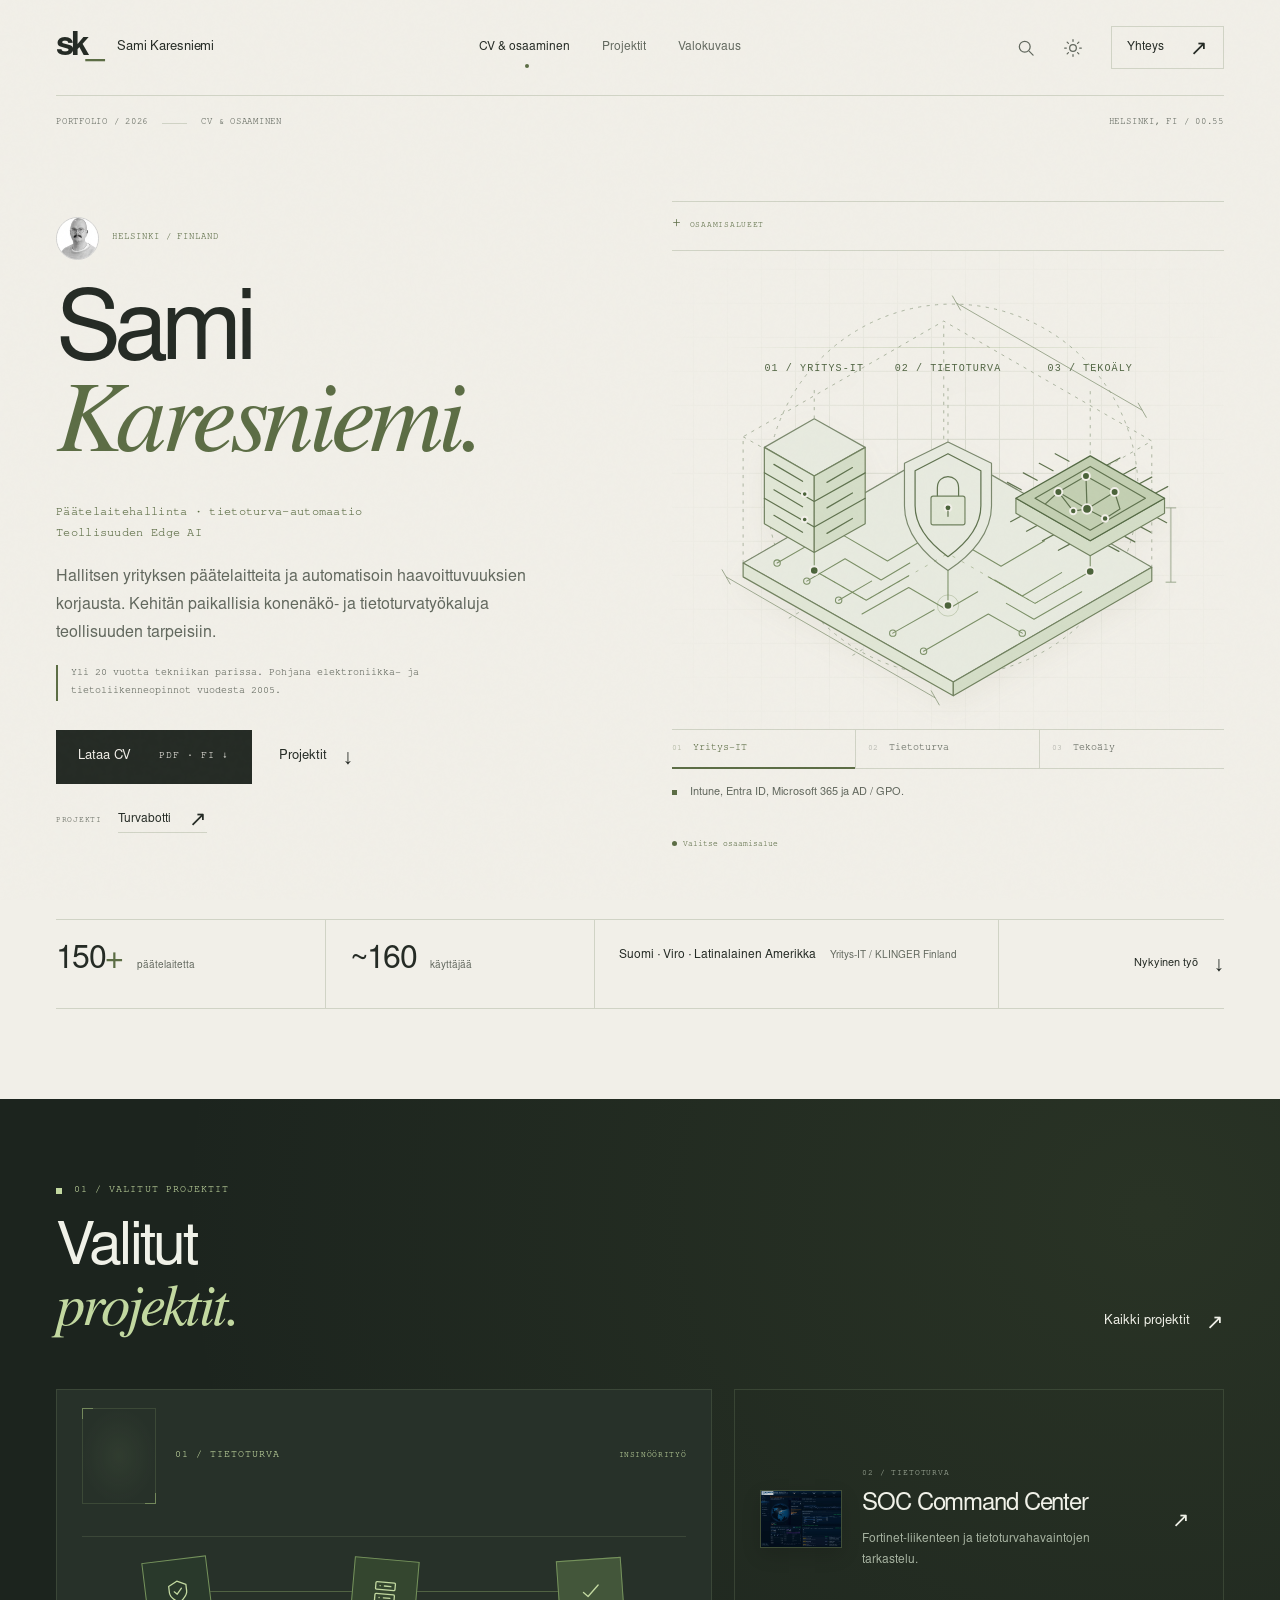
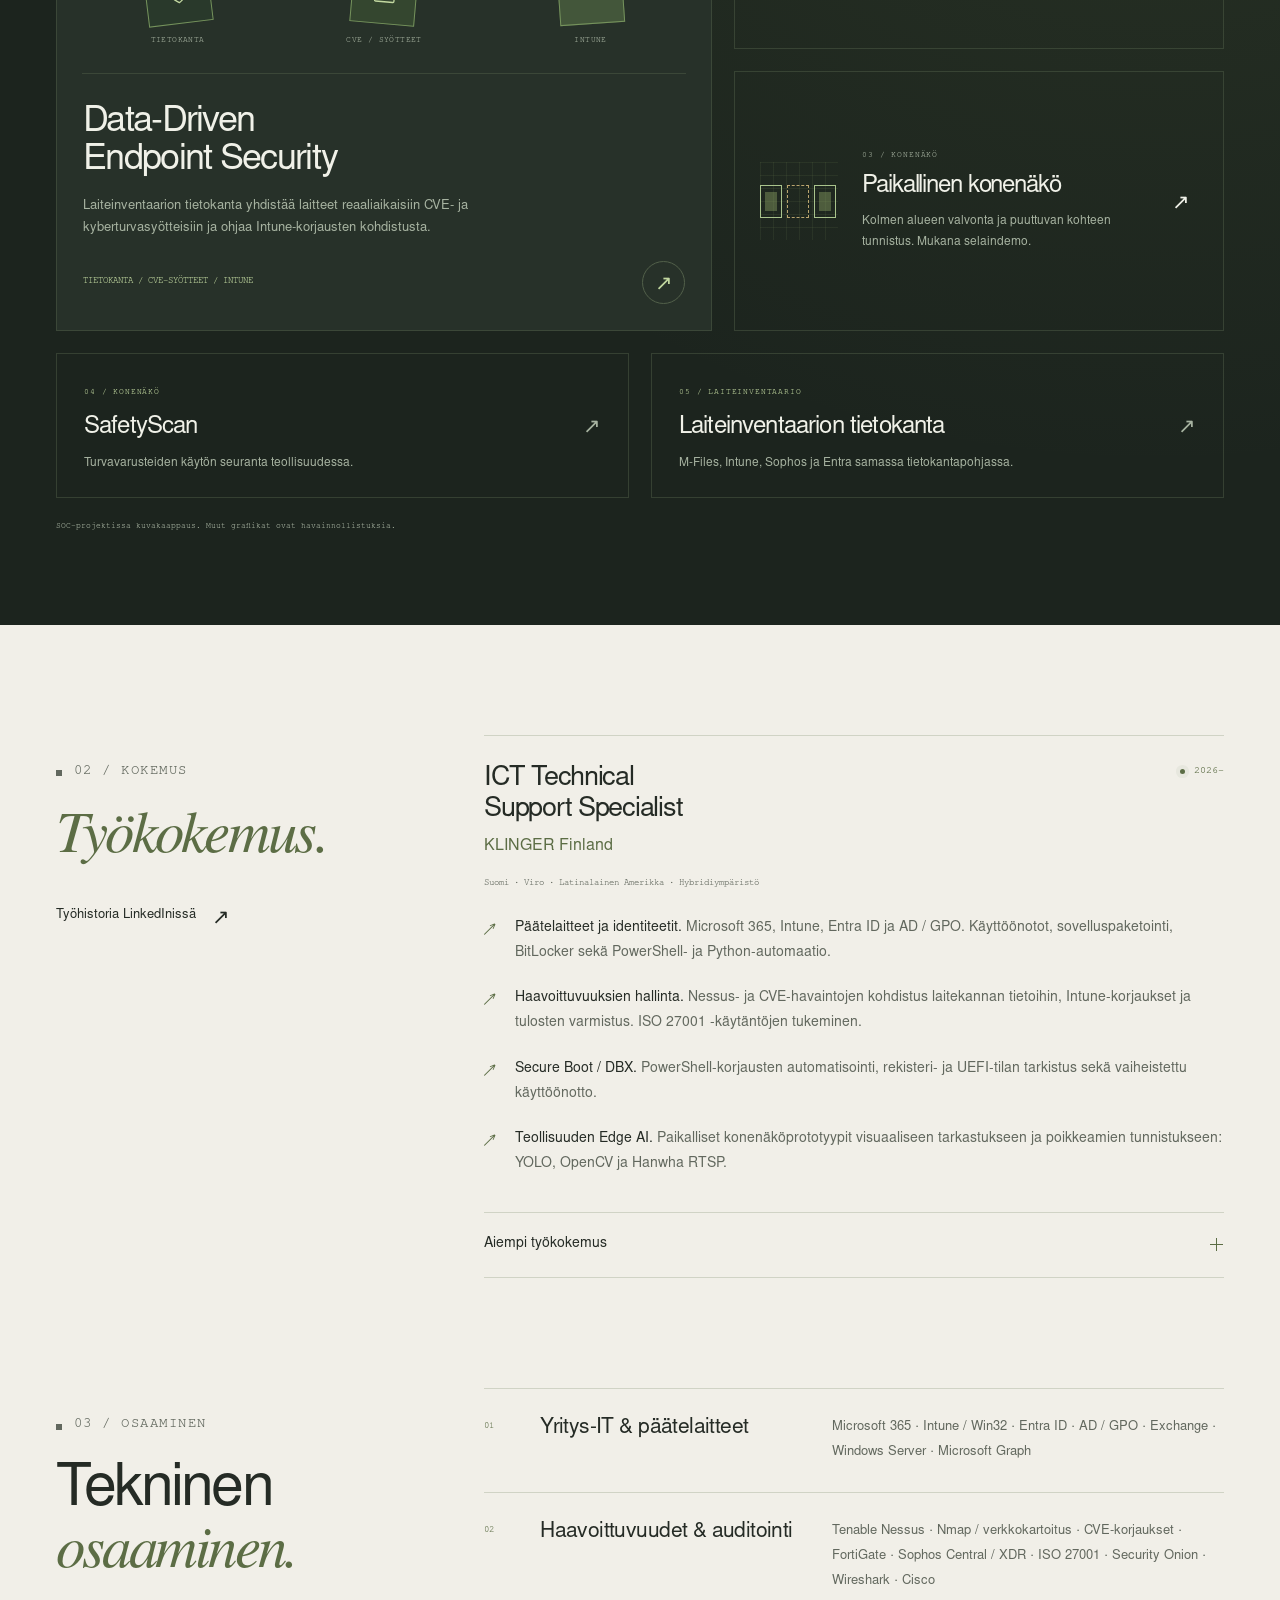
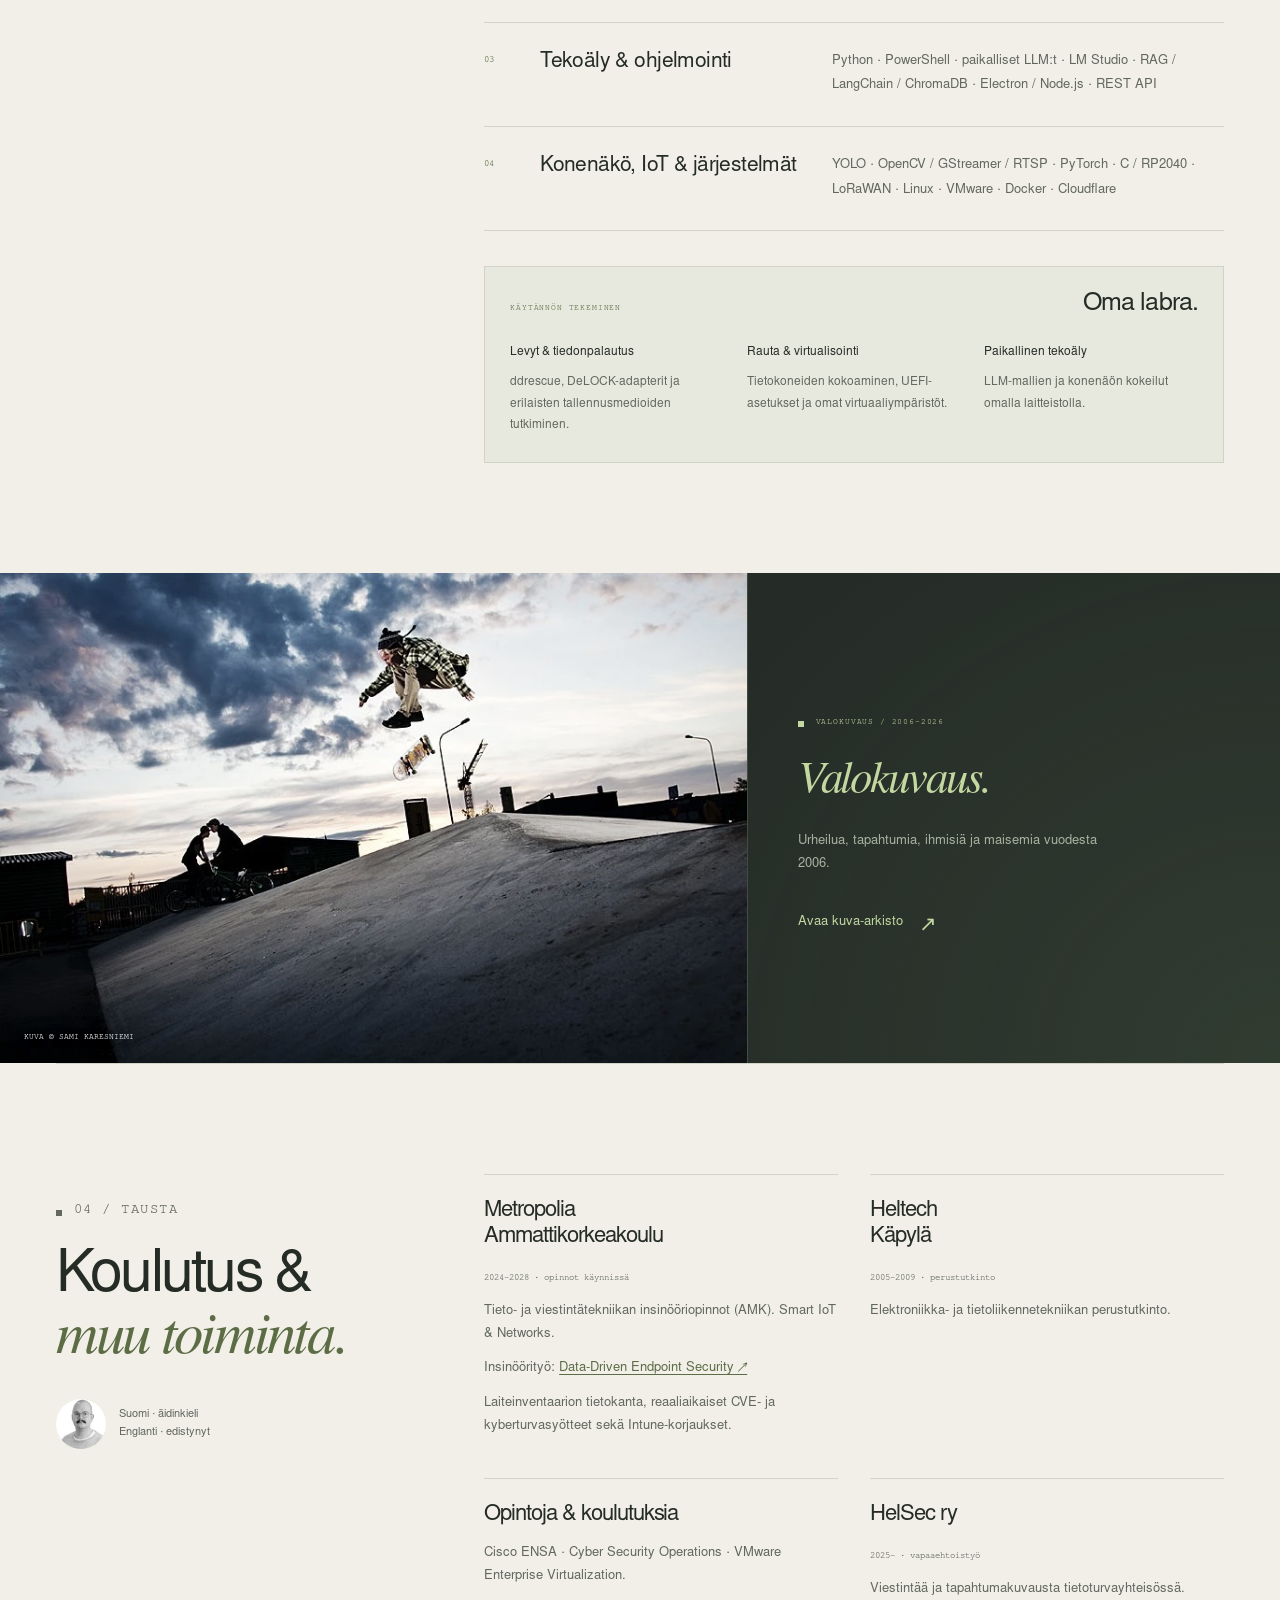
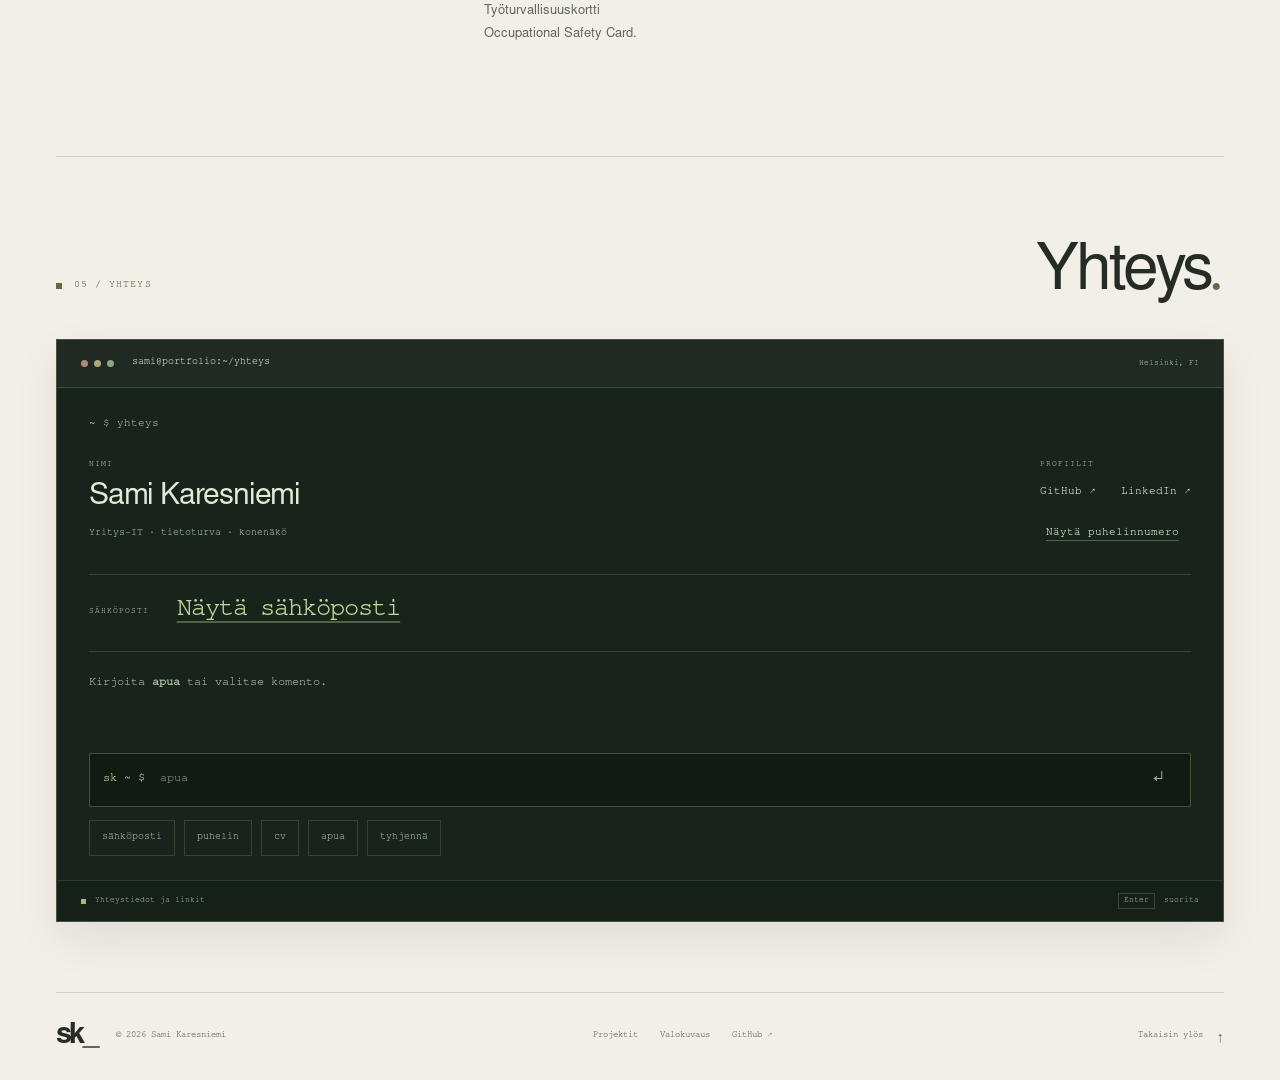
==== commit 1da2a5ab: "new fracctal view" ====
--- a/index.html
+++ b/index.html
@@ -1,5 +1,5 @@
 <!doctype html>
-<html lang="fi"><head><meta charset="utf-8"><meta name="viewport" content="width=device-width,initial-scale=1"><meta name="theme-color" content="#f1efe8"><meta name="color-scheme" content="light dark"><title>Sami Karesniemi — Päätelaitehallinta, tietoturva &amp; Edge AI</title><meta name="description" content="Päätelaitehallinta, haavoittuvuuksien korjaus ja teollisuuden Edge AI. Sami Karesniemen CV, projektit ja valokuva-arkisto."><meta property="og:title" content="Sami Karesniemi — Päätelaitehallinta, tietoturva &amp; Edge AI"><meta property="og:description" content="Päätelaitehallinta, haavoittuvuuksien korjaus ja teollisuuden Edge AI. Sami Karesniemen CV, projektit ja valokuva-arkisto."><meta property="og:type" content="website"><meta property="og:locale" content="fi_FI"><link rel="icon" href="assets/favicon.svg" type="image/svg+xml"><link rel="preload" href="assets/fonts/sans.otf" as="font" type="font/otf" crossorigin><link rel="preload" href="assets/fonts/serif-italic.otf" as="font" type="font/otf" crossorigin><link rel="stylesheet" href="style.css?v=20261102-profile1"><link rel="stylesheet" href="contact-terminal.css?v=20261102-private1"><link rel="stylesheet" href="project-highlights.css?v=20261102-profile1"><link rel="stylesheet" href="security-scroll.css?v=20261102-4"><script>try{if(localStorage.getItem('sk-theme')==='dark')document.documentElement.dataset.theme='dark'}catch(e){}</script><script src="common.js?v=20261102-profile1" defer></script><script src="contact-terminal.js?v=20261102-profile1" defer></script><script src="security-scroll.js?v=20261102-spread2" defer></script><noscript><style>.menu-toggle,.palette-toggle,.theme-toggle,.system-tabs,.filters,#load-more,.project-open,.project-preview,.phone-contact,.email-contact{display:none!important}@media(max-width:700px){.site-header{flex-wrap:wrap;padding-block:18px}.navigation{display:flex;position:static;flex-basis:100%;padding:15px 0 0;box-shadow:none;border:0;gap:5px;flex-direction:row;justify-content:space-between}.navigation>a{font-size:11px;padding:10px 0;border:0}.navigation>a[aria-current=page]::after{display:none}}</style></noscript></head><body class="home-page" id="alku"><a class="skip-link" href="#main">Siirry sisältöön</a><div class="progress-line" aria-hidden="true"></div>
+<html lang="fi"><head><meta charset="utf-8"><meta name="viewport" content="width=device-width,initial-scale=1"><meta name="theme-color" content="#f1efe8"><meta name="color-scheme" content="light dark"><title>Sami Karesniemi — Päätelaitehallinta, tietoturva &amp; Edge AI</title><meta name="description" content="Päätelaitehallinta, haavoittuvuuksien korjaus ja teollisuuden Edge AI. Sami Karesniemen CV, projektit ja valokuva-arkisto."><meta property="og:title" content="Sami Karesniemi — Päätelaitehallinta, tietoturva &amp; Edge AI"><meta property="og:description" content="Päätelaitehallinta, haavoittuvuuksien korjaus ja teollisuuden Edge AI. Sami Karesniemen CV, projektit ja valokuva-arkisto."><meta property="og:type" content="website"><meta property="og:locale" content="fi_FI"><link rel="icon" href="assets/favicon.svg" type="image/svg+xml"><link rel="preload" href="assets/fonts/sans.otf" as="font" type="font/otf" crossorigin><link rel="preload" href="assets/fonts/serif-italic.otf" as="font" type="font/otf" crossorigin><link rel="stylesheet" href="style.css?v=20261102-profile1"><link rel="stylesheet" href="contact-terminal.css?v=20261102-private1"><link rel="stylesheet" href="project-highlights.css?v=20261102-profile1"><link rel="stylesheet" href="security-scroll.css?v=20261102-4"><script>try{if(localStorage.getItem('sk-theme')==='dark')document.documentElement.dataset.theme='dark'}catch(e){}</script><link rel="stylesheet" href="fractal-navigation.css?v=20261106-1"><script src="page-lifecycle.js?v=20261106-1" defer></script><script src="fractal-geometry.js?v=20261106-1" defer></script><script src="fractal-navigation.js?v=20261106-1" defer></script><script src="common.js?v=20261106-1" defer></script><script src="contact-terminal.js?v=20261106-1" defer></script><script src="security-scroll.js?v=20261106-1" defer></script><noscript><style>.menu-toggle,.palette-toggle,.theme-toggle,.system-tabs,.filters,#load-more,.project-open,.project-preview,.phone-contact,.email-contact{display:none!important}@media(max-width:700px){.site-header{flex-wrap:wrap;padding-block:18px}.navigation{display:flex;position:static;flex-basis:100%;padding:15px 0 0;box-shadow:none;border:0;gap:5px;flex-direction:row;justify-content:space-between}.navigation>a{font-size:11px;padding:10px 0;border:0}.navigation>a[aria-current=page]::after{display:none}}</style></noscript></head><body class="home-page" id="alku"><a class="skip-link" href="#main">Siirry sisältöön</a><div class="progress-line" aria-hidden="true"></div>
  <header class="site-header wrap"><a class="brand" href="index.html" aria-label="Sami Karesniemi, etusivu"><span class="brand-symbol">sk<span>_</span></span><span class="brand-name">Sami Karesniemi</span></a>
  <nav id="navigation" class="navigation" aria-label="Päänavigaatio"><a href="index.html" aria-current="page">CV & osaaminen</a><a href="ai.html">Projektit</a><a href="photography.html">Valokuvaus</a></nav>
  <div class="nav-actions"><button class="icon-button palette-toggle" aria-label="Etsi tai siirry sivulle. Pikanäppäin Ctrl K" title="Siirry · Ctrl K"><svg class="icon" viewBox="0 0 24 24" aria-hidden="true"><circle cx="10.5" cy="10.5" r="6.5"/><path d="m16 16 4.5 4.5"/></svg></button><button class="icon-button theme-toggle" aria-label="Ota tumma teema käyttöön" title="Vaihda teemaa"><svg class="icon" viewBox="0 0 24 24" aria-hidden="true"><circle cx="12" cy="12" r="4"/><path d="M12 2v2m0 16v2M2 12h2m16 0h2M5 5l1.5 1.5m11 11L19 19M5 19l1.5-1.5m11-11L19 5"/></svg></button><a class="nav-contact" href="index.html#yhteys">Yhteys <span class="arrow" aria-hidden="true">↗</span></a><button class="menu-toggle" aria-expanded="false" aria-controls="navigation">Valikko <span aria-hidden="true">＋</span></button></div></header><div class="page-meta wrap"><div class="page-meta-left"><span>Portfolio / 2026</span><span class="tiny-line" aria-hidden="true"></span><span>CV & OSAAMINEN</span></div><span>Helsinki, FI <span class="clock" aria-label="Helsingin paikallinen aika"></span></span></div><main id="main" tabindex="-1"><section class="hero wrap" aria-labelledby="resume-name"><div class="hero-intro"><div class="identity"><img src="assets/sami-160.webp" width="43" height="43" alt="Sami Karesniemi"><div><p class="micro">Helsinki / Finland</p></div></div><h1 id="resume-name">Sami<em>Karesniemi.</em></h1><p class="hero-role">Päätelaitehallinta · tietoturva-automaatio<br>Teollisuuden Edge AI</p><p class="hero-lead">Hallitsen yrityksen päätelaitteita ja automatisoin haavoittuvuuksien korjausta. Kehitän paikallisia konenäkö- ja tietoturvatyökaluja teollisuuden tarpeisiin.</p><p class="hero-background">Yli 20 vuotta tekniikan parissa. Pohjana elektroniikka- ja tietoliikenneopinnot vuodesta 2005.</p><div class="hero-actions"><a class="button primary" href="assets/documents/sami-karesniemi-cv-20261102-v2.pdf" download="Sami_Karesniemi_CV.pdf">Lataa CV <span class="micro" style="color:inherit">PDF · FI ↓</span></a><a class="text-link" href="#projektit">Projektit <span class="arrow" aria-hidden="true">↓</span></a></div><p class="cv-project-link"><span>Projekti</span><a href="https://turvabotti.com/" target="_blank" rel="noopener noreferrer">Turvabotti <span class="arrow" aria-hidden="true">↗</span></a></p></div><figure class="system-panel" aria-labelledby="system-caption"><div class="system-topline"><span class="system-id">Osaamisalueet</span></div><div class="system-stage" data-mode="all"><div aria-hidden="true"><svg xmlns="http://www.w3.org/2000/svg" class="system-drawing system-mark" viewBox="0 0 520 450" fill="none">
@@ -72,4 +72,4 @@
     <rect class="face" x="373" y="273" width="32" height="27" rx="2"/>
     <circle class="point" cx="389" cy="284" r="3.2"/>
     <path class="wire" d="M389 287V292"/>
-    </svg></span><span>01 / TIETOTURVA</span></span><span class="case-state">INSINÖÖRITYÖ</span></div><div class="pipeline" aria-label="Laiteinventaarion tietokanta, reaaliaikaiset CVE- ja kyberturvasyötteet, Intune-korjaus"><div class="pipeline-node"><span class="node-shape"><svg class="icon" viewBox="0 0 24 24" aria-hidden="true"><path d="m12 2 8 4v6c0 5-8 10-8 10S4 17 4 12V6l8-4Z"/><path d="m8.5 11.5 2.5 2.5 4.5-5"/></svg></span><span>TIETOKANTA</span></div><div class="pipeline-node"><span class="node-shape"><svg class="icon" viewBox="0 0 24 24" aria-hidden="true"><rect x="3" y="3" width="18" height="7" rx="1"/><rect x="3" y="14" width="18" height="7" rx="1"/><path d="M7 6.5h.1M7 17.5h.1M11 6.5h6M11 17.5h6"/></svg></span><span>CVE / SYÖTTEET</span></div><div class="pipeline-node"><span class="node-shape"><svg class="icon" viewBox="0 0 24 24" aria-hidden="true"><path d="m5 12 4 4L19 6"/></svg></span><span>INTUNE</span></div></div><div class="case-title"><h3>Data-Driven<br>Endpoint Security</h3><p>Laiteinventaarion tietokanta yhdistää laitteet reaaliaikaisiin CVE- ja kyberturvasyötteisiin ja ohjaa Intune-korjausten kohdistusta.</p><div class="case-link-row"><span>TIETOKANTA / CVE-SYÖTTEET / INTUNE</span><span class="round-arrow"><span class="arrow" aria-hidden="true">↗</span></span></div></div></a><div class="side-work"><a class="case-small reveal" href="ai.html#soc"><img class="case-preview" src="assets/projects/soc-command-center-preview.webp" width="82" height="58" alt="" loading="lazy"><div><p class="micro">02 / TIETOTURVA</p><h3>SOC Command Center</h3><p>Fortinet-liikenteen ja tietoturvahavaintojen tarkastelu.</p></div><span class="arrow" aria-hidden="true">↗</span></a><a class="case-small reveal" href="ai.html#vision"><div class="mini-vision" aria-hidden="true"><i></i><i></i><i></i></div><div><p class="micro">03 / KONENÄKÖ</p><h3>Paikallinen konenäkö</h3><p>Kolmen alueen valvonta ja puuttuvan kohteen tunnistus. Mukana selaindemo.</p></div><span class="arrow" aria-hidden="true">↗</span></a></div></div><div class="project-priorities"><a class="priority-project" href="ai.html#safety"><div><span class="micro">04 / KONENÄKÖ</span><h3>SafetyScan</h3><p>Turvavarusteiden käytön seuranta teollisuudessa.</p></div><span class="arrow" aria-hidden="true">↗</span></a><a class="priority-project" href="ai.html#asset"><div><span class="micro">05 / LAITEINVENTAARIO</span><h3>Laiteinventaarion tietokanta</h3><p>M-Files, Intune, Sophos ja Entra samassa tietokantapohjassa.</p></div><span class="arrow" aria-hidden="true">↗</span></a></div><div class="projects-caption"><span>SOC-projektissa kuvakaappaus. Muut grafiikat ovat havainnollistuksia.</span></div></div></section><section class="section wrap section-title-side" id="tyokokemus" aria-labelledby="career-title"><div class="side-heading reveal"><p class="eyebrow">02 / Kokemus</p><h2 id="career-title"><em>Työkokemus.</em></h2><a class="text-link" href="https://www.linkedin.com/in/sami-karesniemi/" target="_blank" rel="noopener noreferrer">Työhistoria LinkedInissä <span class="arrow" aria-hidden="true">↗</span></a></div><div class="reveal"><article class="career" id="nykyinen-tyo"><div class="career-heading"><div><h3>ICT Technical<br>Support Specialist</h3><p class="career-company">KLINGER Finland</p></div><span class="date current-date">2026–</span></div><p class="scope">Suomi · Viro · Latinalainen Amerikka · Hybridiympäristö</p><ul class="career-points"><li><span><strong>Päätelaitteet ja identiteetit.</strong> Microsoft 365, Intune, Entra ID ja AD / GPO. Käyttöönotot, sovelluspaketointi, BitLocker sekä PowerShell- ja Python-automaatio.</span></li><li><span><strong>Haavoittuvuuksien hallinta.</strong> Nessus- ja CVE-havaintojen kohdistus laitekannan tietoihin, Intune-korjaukset ja tulosten varmistus. ISO 27001 -käytäntöjen tukeminen.</span></li><li><span><strong>Secure Boot / DBX.</strong> PowerShell-korjausten automatisointi, rekisteri- ja UEFI-tilan tarkistus sekä vaiheistettu käyttöönotto.</span></li><li><span><strong>Teollisuuden Edge AI.</strong> Paikalliset konenäköprototyypit visuaaliseen tarkastukseen ja poikkeamien tunnistukseen: YOLO, OpenCV ja Hanwha RTSP.</span></li></ul></article><details class="earlier-career"><summary>Aiempi työkokemus<span class="plus" aria-hidden="true"></span></summary><div><article class="compact-job"><span class="date">2022–2024</span><div><h4>Aluevastuuhenkilö & kuljettaja</h4><p>Kuljetusliike L & L Oy. Jakelun koordinointi, uusien työntekijöiden perehdytys ja Postin KAMU-järjestelmän käyttöönotto kentällä.</p></div></article><article class="compact-job"><span class="date">Videotuotannot</span><div><h4>Kuvaaja, editoija & lavastaja</h4><p>MVP74. TV- ja musiikkivideoiden kuvaus, editointi ja lavastus.</p></div></article><article class="compact-job"><span class="date">Aiempi ura</span><div><h4>Logistiikka & asiakaspalvelu</h4><p>Noin 15 vuoden kokemus kuljetuksista, asiakaspalvelusta ja työstä kentällä, muun muassa Alihankkija Oy:ssä ja Taksi Helsingissä.</p></div></article><article class="compact-job"><span class="date">2006–</span><div><h4>Valokuvaus</h4><p>Urheilua, tapahtumia, ihmisiä ja maisemia. <a href="photography.html">Avaa kuva-arkisto ↗</a></p></div></article></div></details></div></section><section class="section skills-section wrap section-title-side" id="osaaminen" aria-labelledby="skills-title"><div class="side-heading reveal"><p class="eyebrow">03 / Osaaminen</p><h2 id="skills-title">Tekninen<br><em>osaaminen.</em></h2></div><div class="reveal"><div class="skills-list"><article class="skill-row"><span class="skill-number">01</span><h3>Yritys-IT & päätelaitteet</h3><p>Microsoft 365 · Intune / Win32 · Entra ID · AD / GPO · Exchange · Windows Server · Microsoft Graph</p></article><article class="skill-row"><span class="skill-number">02</span><h3>Haavoittuvuudet & auditointi</h3><p>Tenable Nessus · Nmap / verkkokartoitus · CVE-korjaukset · FortiGate · Sophos Central / XDR · ISO 27001 · Security Onion · Wireshark · Cisco</p></article><article class="skill-row"><span class="skill-number">03</span><h3>Tekoäly & ohjelmointi</h3><p>Python · PowerShell · paikalliset LLM:t · LM Studio · RAG / LangChain / ChromaDB · Electron / Node.js · REST API</p></article><article class="skill-row"><span class="skill-number">04</span><h3>Konenäkö, IoT & järjestelmät</h3><p>YOLO · OpenCV / GStreamer / RTSP · PyTorch · C / RP2040 · LoRaWAN · Linux · VMware · Docker · Cloudflare</p></article></div><aside class="personal-lab" aria-labelledby="lab-title"><div class="personal-lab-heading"><span class="micro">Käytännön tekeminen</span><h3 id="lab-title">Oma labra.</h3></div><div class="personal-lab-grid"><p><strong>Levyt & tiedonpalautus</strong>ddrescue, DeLOCK-adapterit ja erilaisten tallennusmedioiden tutkiminen.</p><p><strong>Rauta & virtualisointi</strong>Tietokoneiden kokoaminen, UEFI-asetukset ja omat virtuaaliympäristöt.</p><p><strong>Paikallinen tekoäly</strong>LLM-mallien ja konenäön kokeilut omalla laitteistolla.</p></div></aside></div></section><section class="visual-break" aria-labelledby="photo-preview-title"><div class="visual-break-image"><img src="assets/photo-skate.webp" width="800" height="533" loading="lazy" decoding="async" alt="Rullalautailija ilmassa iltataivasta vasten."><span class="image-coordinate">KUVA © SAMI KARESNIEMI</span></div><div class="visual-break-copy"><p class="eyebrow">Valokuvaus / 2006–2026</p><h2 id="photo-preview-title"><em>Valokuvaus.</em></h2><p>Urheilua, tapahtumia, ihmisiä ja maisemia vuodesta 2006.</p><a class="text-link" href="photography.html">Avaa kuva-arkisto <span class="arrow" aria-hidden="true">↗</span></a></div></section><section class="section wrap section-title-side education-section" id="koulutus" aria-labelledby="education-title"><div class="side-heading reveal"><span id="tausta"></span><p class="eyebrow">04 / Tausta</p><h2 id="education-title">Koulutus &<br><em>muu toiminta.</em></h2><div class="portrait-note"><img src="assets/sami-160.webp" width="50" height="50" alt="" loading="lazy"><p>Suomi · äidinkieli<br>Englanti · edistynyt</p></div></div><div class="education-grid reveal"><article><h3>Metropolia<br>Ammattikorkeakoulu</h3><span class="date">2024–2028 · opinnot käynnissä</span><p>Tieto- ja viestintätekniikan insinööriopinnot (AMK). Smart IoT & Networks.</p><p>Insinöörityö: <a class="inline-link" href="ai.html#thesis">Data-Driven Endpoint Security ↗</a></p><p>Laiteinventaarion tietokanta, reaaliaikaiset CVE- ja kyberturvasyötteet sekä Intune-korjaukset.</p></article><article><h3>Heltech<br>Käpylä</h3><span class="date">2005–2009 · perustutkinto</span><p>Elektroniikka- ja tietoliikennetekniikan perustutkinto.</p></article><article><h3>Opintoja & koulutuksia</h3><p>Cisco ENSA · Cyber Security Operations · VMware Enterprise Virtualization.</p><p>Työturvallisuuskortti<br><span lang="en">Occupational Safety Card</span>.</p></article><article><h3>HelSec ry</h3><span class="date">2025– · vapaaehtoistyö</span><p>Viestintää ja tapahtumakuvausta tietoturvayhteisössä.</p></article></div></section><section class="contact-section wrap contact-terminal" id="yhteys" aria-labelledby="contact-title"><div class="terminal-section-heading"><p class="eyebrow">05 / Yhteys</p><h2 id="contact-title">Yhteys<em>.</em></h2></div><div class="terminal-window"><div class="terminal-bar"><span class="terminal-lights" aria-hidden="true"><i></i><i></i><i></i></span><span class="terminal-path">sami@portfolio:~/yhteys</span><span class="terminal-location">Helsinki, FI</span></div><div class="terminal-body"><p class="terminal-invocation" aria-hidden="true"><span>~</span> $ yhteys --suojattu</p><div class="terminal-contact-grid"><div><p class="terminal-label">Nimi</p><p class="terminal-name">Sami Karesniemi</p><p class="terminal-role">Yritys-IT · tietoturva · konenäkö</p></div><div class="terminal-directory"><p class="terminal-label">Suora viestintä</p><div class="terminal-socials"><a class="terminal-linkedin-cta" href="https://www.linkedin.com/in/sami-karesniemi/" target="_blank" rel="noopener noreferrer">Viesti LinkedInissä ↗</a><a href="https://github.com/SamiKares" target="_blank" rel="noopener noreferrer">GitHub ↗</a></div><p class="terminal-privacy-note">Puhelin ja sähköposti on piilotettu hakuboteilta — avaa ne alta terminaalista.</p></div></div><noscript><p class="terminal-muted" style="margin-top:18px">Suorien yhteystietojen avaaminen terminaalilla vaatii JavaScriptin. Ota yhteyttä LinkedInissä.</p></noscript><div class="terminal-session" hidden><div class="terminal-output" role="log" aria-label="Terminaalin vastaukset" aria-live="polite" aria-relevant="additions text"><p class="terminal-hint">Yhteystiedot on lukittu. Kirjoita <strong>sähköposti</strong>, <strong>puhelin</strong>, <strong>yhteys</strong> tai <strong>apua</strong>.</p></div><form class="terminal-command"><label class="sr-only" for="contact-command">Yhteystietoterminaalin komento</label><span class="terminal-prompt" aria-hidden="true">sk ~ $</span><input id="contact-command" name="command" type="text" placeholder="sähköposti, puhelin tai apua" autocomplete="off" autocapitalize="off" spellcheck="false" maxlength="80" enterkeyhint="go"><button type="submit" aria-label="Suorita yhteystietokomento">↵</button></form><div class="terminal-shortcuts" role="group" aria-label="Pikakomennot"><button type="button" data-terminal-command="sähköposti">sähköposti</button><button type="button" data-terminal-command="puhelin">puhelin</button><button type="button" data-terminal-command="kopioi">kopioi</button><button type="button" data-terminal-command="cv">cv</button><button type="button" data-terminal-command="apua">apua</button><button type="button" data-terminal-command="tyhjennä">tyhjennä</button></div></div></div><div class="terminal-footer"><span class="terminal-dot" aria-hidden="true"></span><span>LinkedIn &amp; suojattu yhteystietoterminaali</span><kbd class="terminal-keyhint">Enter</kbd><span class="terminal-keyhint">suorita</span></div></div></section><p class="print-contact" style="display:none">Sami Karesniemi · GitHub: SamiKares · LinkedIn: sami-karesniemi</p></main><footer class="site-footer wrap"><div class="footer-brand"><a class="brand-symbol" href="index.html" aria-label="Etusivu">sk<span>_</span></a><span>© 2026 Sami Karesniemi</span></div><nav class="footer-nav" aria-label="Alatunniste"><a href="ai.html">Projektit</a><a href="photography.html">Valokuvaus</a><a href="https://github.com/SamiKares" target="_blank" rel="noopener noreferrer">GitHub ↗</a></nav><a class="back-top" href="#alku">Takaisin ylös <span class="arrow" aria-hidden="true">↑</span></a></footer><dialog id="palette" class="palette" aria-label="Etsi tai siirry"><div class="palette-search"><svg class="icon" viewBox="0 0 24 24" aria-hidden="true"><circle cx="10.5" cy="10.5" r="6.5"/><path d="m16 16 4.5 4.5"/></svg><label class="sr-only" for="palette-input">Etsi sivuja ja projekteja</label><input id="palette-input" type="search" placeholder="Minne seuraavaksi?" autocomplete="off"><button data-close-dialog aria-label="Sulje haku">Esc</button></div><p class="palette-label">SIVUT & PROJEKTIT</p><ul class="palette-results" id="palette-results"></ul><div class="palette-foot"><span>↑ ↓ selaa · Enter avaa</span><span>Ctrl / ⌘ K avaa</span></div></dialog><div class="toast" role="status" aria-live="polite"></div></body></html>+    </svg></span><span>01 / TIETOTURVA</span></span><span class="case-state">INSINÖÖRITYÖ</span></div><div class="pipeline" aria-label="Laiteinventaarion tietokanta, reaaliaikaiset CVE- ja kyberturvasyötteet, Intune-korjaus"><div class="pipeline-node"><span class="node-shape"><svg class="icon" viewBox="0 0 24 24" aria-hidden="true"><path d="m12 2 8 4v6c0 5-8 10-8 10S4 17 4 12V6l8-4Z"/><path d="m8.5 11.5 2.5 2.5 4.5-5"/></svg></span><span>TIETOKANTA</span></div><div class="pipeline-node"><span class="node-shape"><svg class="icon" viewBox="0 0 24 24" aria-hidden="true"><rect x="3" y="3" width="18" height="7" rx="1"/><rect x="3" y="14" width="18" height="7" rx="1"/><path d="M7 6.5h.1M7 17.5h.1M11 6.5h6M11 17.5h6"/></svg></span><span>CVE / SYÖTTEET</span></div><div class="pipeline-node"><span class="node-shape"><svg class="icon" viewBox="0 0 24 24" aria-hidden="true"><path d="m5 12 4 4L19 6"/></svg></span><span>INTUNE</span></div></div><div class="case-title"><h3>Data-Driven<br>Endpoint Security</h3><p>Laiteinventaarion tietokanta yhdistää laitteet reaaliaikaisiin CVE- ja kyberturvasyötteisiin ja ohjaa Intune-korjausten kohdistusta.</p><div class="case-link-row"><span>TIETOKANTA / CVE-SYÖTTEET / INTUNE</span><span class="round-arrow"><span class="arrow" aria-hidden="true">↗</span></span></div></div></a><div class="side-work"><a class="case-small reveal" href="ai.html#soc"><img class="case-preview" src="assets/projects/soc-command-center-preview.webp" width="82" height="58" alt="" loading="lazy"><div><p class="micro">02 / TIETOTURVA</p><h3>SOC Command Center</h3><p>Fortinet-liikenteen ja tietoturvahavaintojen tarkastelu.</p></div><span class="arrow" aria-hidden="true">↗</span></a><a class="case-small reveal" href="ai.html#vision"><div class="mini-vision" aria-hidden="true"><i></i><i></i><i></i></div><div><p class="micro">03 / KONENÄKÖ</p><h3>Paikallinen konenäkö</h3><p>Kolmen alueen valvonta ja puuttuvan kohteen tunnistus. Mukana selaindemo.</p></div><span class="arrow" aria-hidden="true">↗</span></a></div></div><div class="project-priorities"><a class="priority-project" href="ai.html#safety"><div><span class="micro">04 / KONENÄKÖ</span><h3>SafetyScan</h3><p>Turvavarusteiden käytön seuranta teollisuudessa.</p></div><span class="arrow" aria-hidden="true">↗</span></a><a class="priority-project" href="ai.html#asset"><div><span class="micro">05 / LAITEINVENTAARIO</span><h3>Laiteinventaarion tietokanta</h3><p>M-Files, Intune, Sophos ja Entra samassa tietokantapohjassa.</p></div><span class="arrow" aria-hidden="true">↗</span></a></div><div class="projects-caption"><span>SOC-projektissa kuvakaappaus. Muut grafiikat ovat havainnollistuksia.</span></div></div></section><section class="section wrap section-title-side" id="tyokokemus" aria-labelledby="career-title"><div class="side-heading reveal"><p class="eyebrow">02 / Kokemus</p><h2 id="career-title"><em>Työkokemus.</em></h2><a class="text-link" href="https://www.linkedin.com/in/sami-karesniemi/" target="_blank" rel="noopener noreferrer">Työhistoria LinkedInissä <span class="arrow" aria-hidden="true">↗</span></a></div><div class="reveal"><article class="career" id="nykyinen-tyo"><div class="career-heading"><div><h3>ICT Technical<br>Support Specialist</h3><p class="career-company">KLINGER Finland</p></div><span class="date current-date">2026–</span></div><p class="scope">Suomi · Viro · Latinalainen Amerikka · Hybridiympäristö</p><ul class="career-points"><li><span><strong>Päätelaitteet ja identiteetit.</strong> Microsoft 365, Intune, Entra ID ja AD / GPO. Käyttöönotot, sovelluspaketointi, BitLocker sekä PowerShell- ja Python-automaatio.</span></li><li><span><strong>Haavoittuvuuksien hallinta.</strong> Nessus- ja CVE-havaintojen kohdistus laitekannan tietoihin, Intune-korjaukset ja tulosten varmistus. ISO 27001 -käytäntöjen tukeminen.</span></li><li><span><strong>Secure Boot / DBX.</strong> PowerShell-korjausten automatisointi, rekisteri- ja UEFI-tilan tarkistus sekä vaiheistettu käyttöönotto.</span></li><li><span><strong>Teollisuuden Edge AI.</strong> Paikalliset konenäköprototyypit visuaaliseen tarkastukseen ja poikkeamien tunnistukseen: YOLO, OpenCV ja Hanwha RTSP.</span></li></ul></article><details class="earlier-career"><summary>Aiempi työkokemus<span class="plus" aria-hidden="true"></span></summary><div><article class="compact-job"><span class="date">2022–2024</span><div><h4>Aluevastuuhenkilö & kuljettaja</h4><p>Kuljetusliike L & L Oy. Jakelun koordinointi, uusien työntekijöiden perehdytys ja Postin KAMU-järjestelmän käyttöönotto kentällä.</p></div></article><article class="compact-job"><span class="date">Videotuotannot</span><div><h4>Kuvaaja, editoija & lavastaja</h4><p>MVP74. TV- ja musiikkivideoiden kuvaus, editointi ja lavastus.</p></div></article><article class="compact-job"><span class="date">Aiempi ura</span><div><h4>Logistiikka & asiakaspalvelu</h4><p>Noin 15 vuoden kokemus kuljetuksista, asiakaspalvelusta ja työstä kentällä, muun muassa Alihankkija Oy:ssä ja Taksi Helsingissä.</p></div></article><article class="compact-job"><span class="date">2006–</span><div><h4>Valokuvaus</h4><p>Urheilua, tapahtumia, ihmisiä ja maisemia. <a href="photography.html">Avaa kuva-arkisto ↗</a></p></div></article></div></details></div></section><section class="section skills-section wrap section-title-side" id="osaaminen" aria-labelledby="skills-title"><div class="side-heading reveal"><p class="eyebrow">03 / Osaaminen</p><h2 id="skills-title">Tekninen<br><em>osaaminen.</em></h2></div><div class="reveal"><div class="skills-list"><article class="skill-row"><span class="skill-number">01</span><h3>Yritys-IT & päätelaitteet</h3><p>Microsoft 365 · Intune / Win32 · Entra ID · AD / GPO · Exchange · Windows Server · Microsoft Graph</p></article><article class="skill-row"><span class="skill-number">02</span><h3>Haavoittuvuudet & auditointi</h3><p>Tenable Nessus · Nmap / verkkokartoitus · CVE-korjaukset · FortiGate · Sophos Central / XDR · ISO 27001 · Security Onion · Wireshark · Cisco</p></article><article class="skill-row"><span class="skill-number">03</span><h3>Tekoäly & ohjelmointi</h3><p>Python · PowerShell · paikalliset LLM:t · LM Studio · RAG / LangChain / ChromaDB · Electron / Node.js · REST API</p></article><article class="skill-row"><span class="skill-number">04</span><h3>Konenäkö, IoT & järjestelmät</h3><p>YOLO · OpenCV / GStreamer / RTSP · PyTorch · C / RP2040 · LoRaWAN · Linux · VMware · Docker · Cloudflare</p></article></div><aside class="personal-lab" aria-labelledby="lab-title"><div class="personal-lab-heading"><span class="micro">Käytännön tekeminen</span><h3 id="lab-title">Oma labra.</h3></div><div class="personal-lab-grid"><p><strong>Levyt & tiedonpalautus</strong>ddrescue, DeLOCK-adapterit ja erilaisten tallennusmedioiden tutkiminen.</p><p><strong>Rauta & virtualisointi</strong>Tietokoneiden kokoaminen, UEFI-asetukset ja omat virtuaaliympäristöt.</p><p><strong>Paikallinen tekoäly</strong>LLM-mallien ja konenäön kokeilut omalla laitteistolla.</p></div></aside></div></section><section class="visual-break" aria-labelledby="photo-preview-title"><div class="visual-break-image"><img src="assets/photo-skate.webp" width="800" height="533" loading="lazy" decoding="async" alt="Rullalautailija ilmassa iltataivasta vasten."><span class="image-coordinate">KUVA © SAMI KARESNIEMI</span></div><div class="visual-break-copy"><p class="eyebrow">Valokuvaus / 2006–2026</p><h2 id="photo-preview-title"><em>Valokuvaus.</em></h2><p>Urheilua, tapahtumia, ihmisiä ja maisemia vuodesta 2006.</p><a class="text-link" href="photography.html">Avaa kuva-arkisto <span class="arrow" aria-hidden="true">↗</span></a></div></section><section class="section wrap section-title-side education-section" id="koulutus" aria-labelledby="education-title"><div class="side-heading reveal"><span id="tausta"></span><p class="eyebrow">04 / Tausta</p><h2 id="education-title">Koulutus &<br><em>muu toiminta.</em></h2><div class="portrait-note"><img src="assets/sami-160.webp" width="50" height="50" alt="" loading="lazy"><p>Suomi · äidinkieli<br>Englanti · edistynyt</p></div></div><div class="education-grid reveal"><article><h3>Metropolia<br>Ammattikorkeakoulu</h3><span class="date">2024–2028 · opinnot käynnissä</span><p>Tieto- ja viestintätekniikan insinööriopinnot (AMK). Smart IoT & Networks.</p><p>Insinöörityö: <a class="inline-link" href="ai.html#thesis">Data-Driven Endpoint Security ↗</a></p><p>Laiteinventaarion tietokanta, reaaliaikaiset CVE- ja kyberturvasyötteet sekä Intune-korjaukset.</p></article><article><h3>Heltech<br>Käpylä</h3><span class="date">2005–2009 · perustutkinto</span><p>Elektroniikka- ja tietoliikennetekniikan perustutkinto.</p></article><article><h3>Opintoja & koulutuksia</h3><p>Cisco ENSA · Cyber Security Operations · VMware Enterprise Virtualization.</p><p>Työturvallisuuskortti<br><span lang="en">Occupational Safety Card</span>.</p></article><article><h3>HelSec ry</h3><span class="date">2025– · vapaaehtoistyö</span><p>Viestintää ja tapahtumakuvausta tietoturvayhteisössä.</p></article></div></section><section class="contact-section wrap contact-terminal" id="yhteys" aria-labelledby="contact-title"><div class="terminal-section-heading"><p class="eyebrow">05 / Yhteys</p><h2 id="contact-title">Yhteys<em>.</em></h2></div><div class="terminal-window"><div class="terminal-bar"><span class="terminal-lights" aria-hidden="true"><i></i><i></i><i></i></span><span class="terminal-path">sami@portfolio:~/yhteys</span><span class="terminal-location">Helsinki, FI</span></div><div class="terminal-body"><p class="terminal-invocation" aria-hidden="true"><span>~</span> $ yhteys</p><div class="terminal-contact-grid"><div><p class="terminal-label">Nimi</p><p class="terminal-name">Sami Karesniemi</p><p class="terminal-role">Yritys-IT · tietoturva · konenäkö</p></div><div class="terminal-directory"><p class="terminal-label">Profiilit</p><div class="terminal-socials"><a href="https://github.com/SamiKares" target="_blank" rel="noopener noreferrer">GitHub ↗</a><a href="https://www.linkedin.com/in/sami-karesniemi/" target="_blank" rel="noopener noreferrer">LinkedIn ↗</a></div><span class="phone-contact" aria-live="polite"><button class="phone-reveal" data-reveal-phone>Näytä puhelinnumero</button></span></div></div><div class="contact-email-row"><span class="terminal-label">Sähköposti</span><span class="email-contact" aria-live="polite"><button class="email-reveal" data-reveal-email aria-label="Näytä sähköpostiosoite">Näytä sähköposti</button></span><noscript><span class="terminal-muted">Yhteystietojen avaaminen vaatii JavaScriptin.</span></noscript><button class="copy-email" data-copy hidden aria-label="Kopioi sähköpostiosoite"><svg class="icon" viewBox="0 0 24 24" aria-hidden="true"><rect x="8" y="8" width="12" height="12" rx="1"/><path d="M16 8V4H4v12h4"/></svg><span>Kopioi osoite</span></button></div><div class="terminal-session" hidden><div class="terminal-output" role="log" aria-label="Terminaalin vastaukset" aria-live="polite" aria-relevant="additions text"><p class="terminal-hint">Kirjoita <strong>apua</strong> tai valitse komento.</p></div><form class="terminal-command"><label class="sr-only" for="contact-command">Yhteystietoterminaalin komento</label><span class="terminal-prompt" aria-hidden="true">sk ~ $</span><input id="contact-command" name="command" type="text" placeholder="apua" autocomplete="off" autocapitalize="off" spellcheck="false" maxlength="80" enterkeyhint="go"><button type="submit" aria-label="Suorita yhteystietokomento">↵</button></form><div class="terminal-shortcuts" role="group" aria-label="Pikakomennot"><button type="button" data-terminal-command="sähköposti">sähköposti</button><button type="button" data-terminal-command="puhelin">puhelin</button><button type="button" data-terminal-command="cv">cv</button><button type="button" data-terminal-command="apua">apua</button><button type="button" data-terminal-command="tyhjennä">tyhjennä</button></div></div></div><div class="terminal-footer"><span class="terminal-dot" aria-hidden="true"></span><span>Yhteystiedot ja linkit</span><kbd class="terminal-keyhint">Enter</kbd><span class="terminal-keyhint">suorita</span></div></div></section><p class="print-contact" style="display:none">Sami Karesniemi · GitHub: SamiKares · LinkedIn: sami-karesniemi</p></main><footer class="site-footer wrap"><div class="footer-brand"><a class="brand-symbol" href="index.html" aria-label="Etusivu">sk<span>_</span></a><span>© 2026 Sami Karesniemi</span></div><nav class="footer-nav" aria-label="Alatunniste"><a href="ai.html">Projektit</a><a href="photography.html">Valokuvaus</a><a href="https://github.com/SamiKares" target="_blank" rel="noopener noreferrer">GitHub ↗</a></nav><a class="back-top" href="#alku">Takaisin ylös <span class="arrow" aria-hidden="true">↑</span></a></footer><dialog id="palette" class="palette" aria-label="Etsi tai siirry"><div class="palette-search"><svg class="icon" viewBox="0 0 24 24" aria-hidden="true"><circle cx="10.5" cy="10.5" r="6.5"/><path d="m16 16 4.5 4.5"/></svg><label class="sr-only" for="palette-input">Etsi sivuja ja projekteja</label><input id="palette-input" type="search" placeholder="Minne seuraavaksi?" autocomplete="off"><button data-close-dialog aria-label="Sulje haku">Esc</button></div><p class="palette-label">SIVUT & PROJEKTIT</p><ul class="palette-results" id="palette-results"></ul><div class="palette-foot"><span>↑ ↓ selaa · Enter avaa</span><span>Ctrl / ⌘ K avaa</span></div></dialog><div class="toast" role="status" aria-live="polite"></div></body></html>
--- a/contact-terminal.css
+++ b/contact-terminal.css
@@ -53,6 +53,3 @@
 @media(max-width:480px){.terminal-bar{padding:13px 16px;gap:12px;font-size:8px}.terminal-location{display:none}.terminal-body{padding:22px 17px 18px}.terminal-name{font-size:27px}.terminal-role{font-size:9px}.terminal-section-heading{align-items:flex-start;flex-direction:column;gap:13px}.terminal-section-heading h2{font-size:48px}.terminal-prompt{font-size:10px}.terminal-command{gap:9px;padding:0 10px}.terminal-command input{font-size:16px}.terminal-shortcuts{gap:7px}.terminal-shortcuts button{font-size:9px;padding:8px 10px}.terminal-footer{padding:12px 16px;font-size:7px}.contact-terminal .copy-email svg{width:17px;height:17px}}
 @media(prefers-reduced-motion:reduce){.terminal-command,.terminal-shortcuts button{transition:none}}
 @media print{.contact-terminal{display:none!important}}
-.terminal-linkedin-cta{display:inline-flex;align-items:center;gap:8px;padding:9px 15px;border:1px solid #9bb87888;background:#8aa76d1f;color:var(--terminal-accent)!important;font:11px/1.4 var(--mono);transition:background .2s,border-color .2s,transform .2s}
-.terminal-linkedin-cta:hover{background:#8aa76d38;border-color:var(--terminal-accent)}
-.terminal-privacy-note{font:10px/1.6 var(--mono);color:var(--terminal-soft);max-width:34ch;margin-top:4px}
--- a/fractal-navigation.css
+++ b/fractal-navigation.css
@@ -0,0 +1,9 @@
+/* The overlay lives outside the current body, so page replacement stays covered. */
+html.fractal-busy{scroll-behavior:auto!important}
+html.fractal-covered>body{visibility:hidden!important}
+html.fractal-busy>body{pointer-events:none}
+.fractal-transition{position:fixed;inset:0;z-index:2147483000;overflow:hidden;contain:strict;isolation:isolate;pointer-events:auto;background:var(--paper);color:var(--olive)}
+.fractal-transition[hidden]{display:none}
+.fractal-announcement{position:fixed;width:1px;height:1px;overflow:hidden;clip-path:inset(50%);pointer-events:none}
+@media(prefers-reduced-motion:reduce){.fractal-transition{display:none!important}}
+@media print{.fractal-transition,.fractal-announcement{display:none!important}html.fractal-covered>body{visibility:visible!important}}
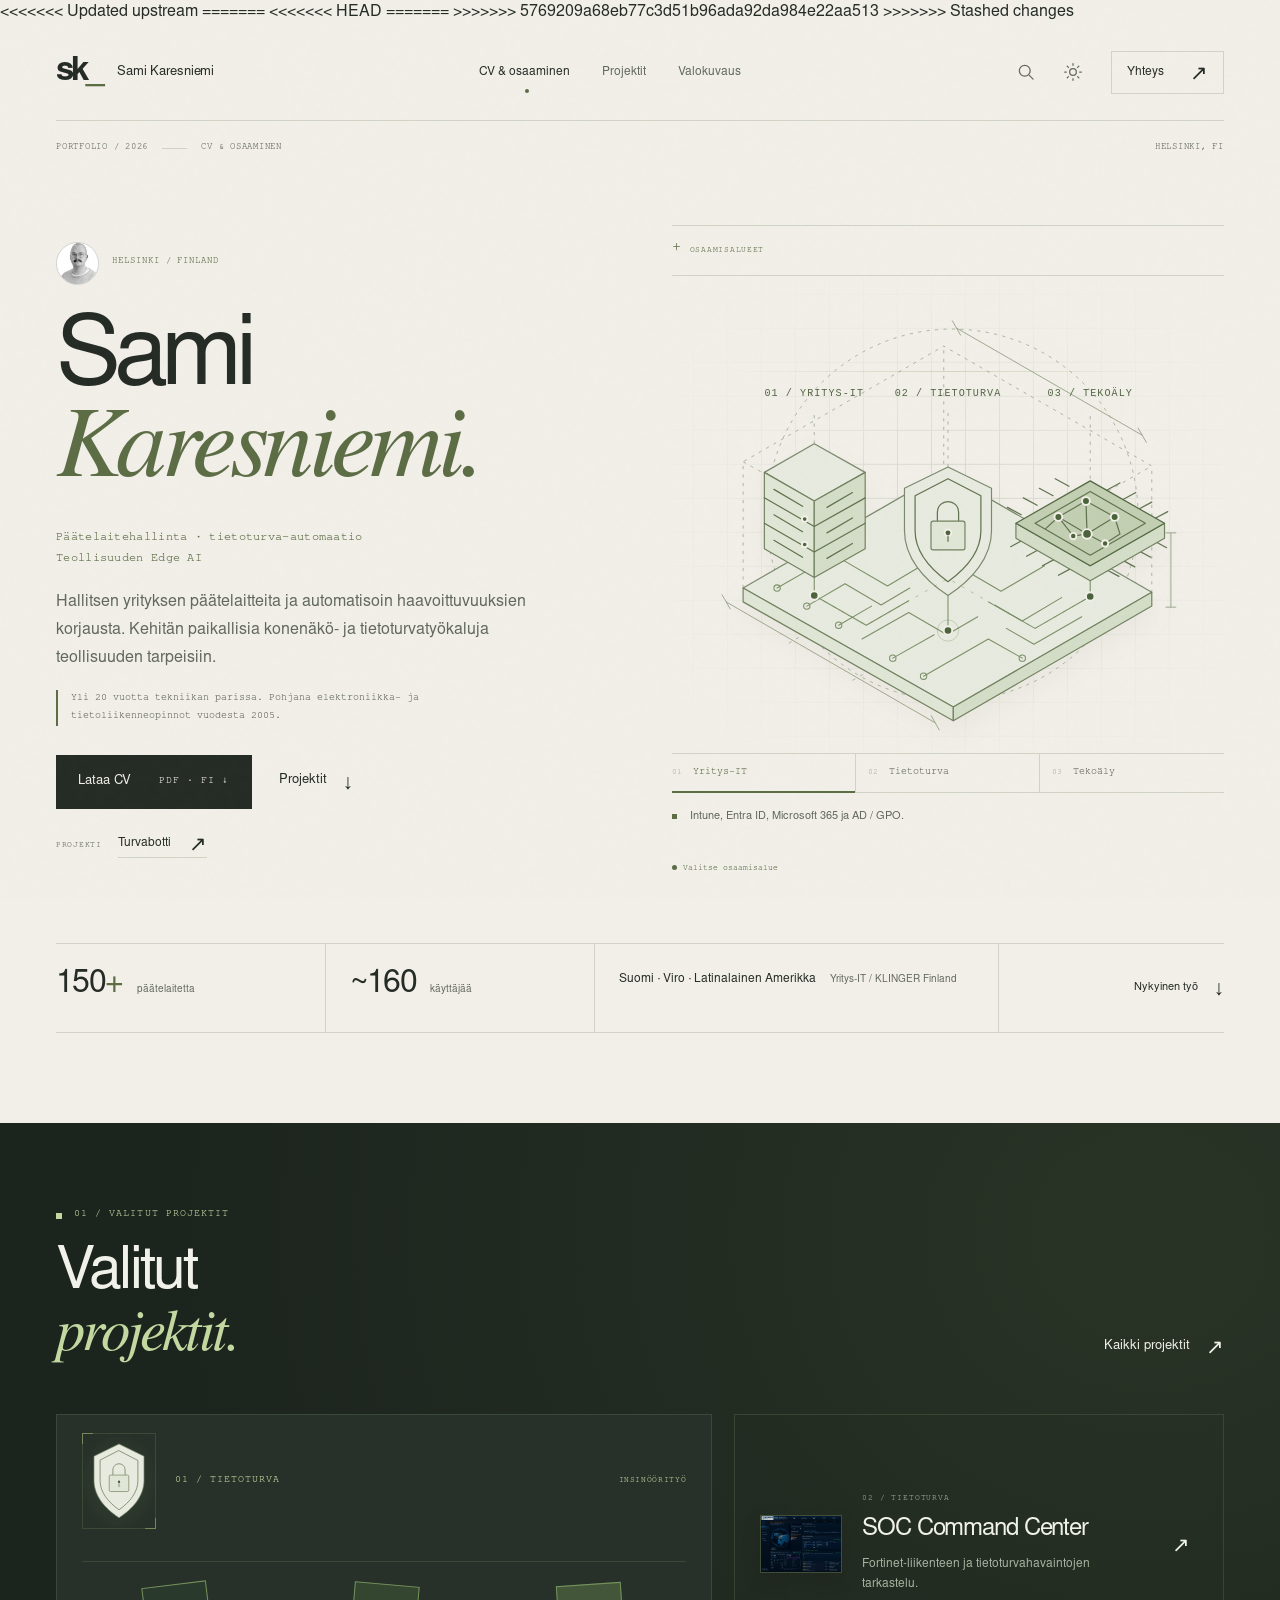
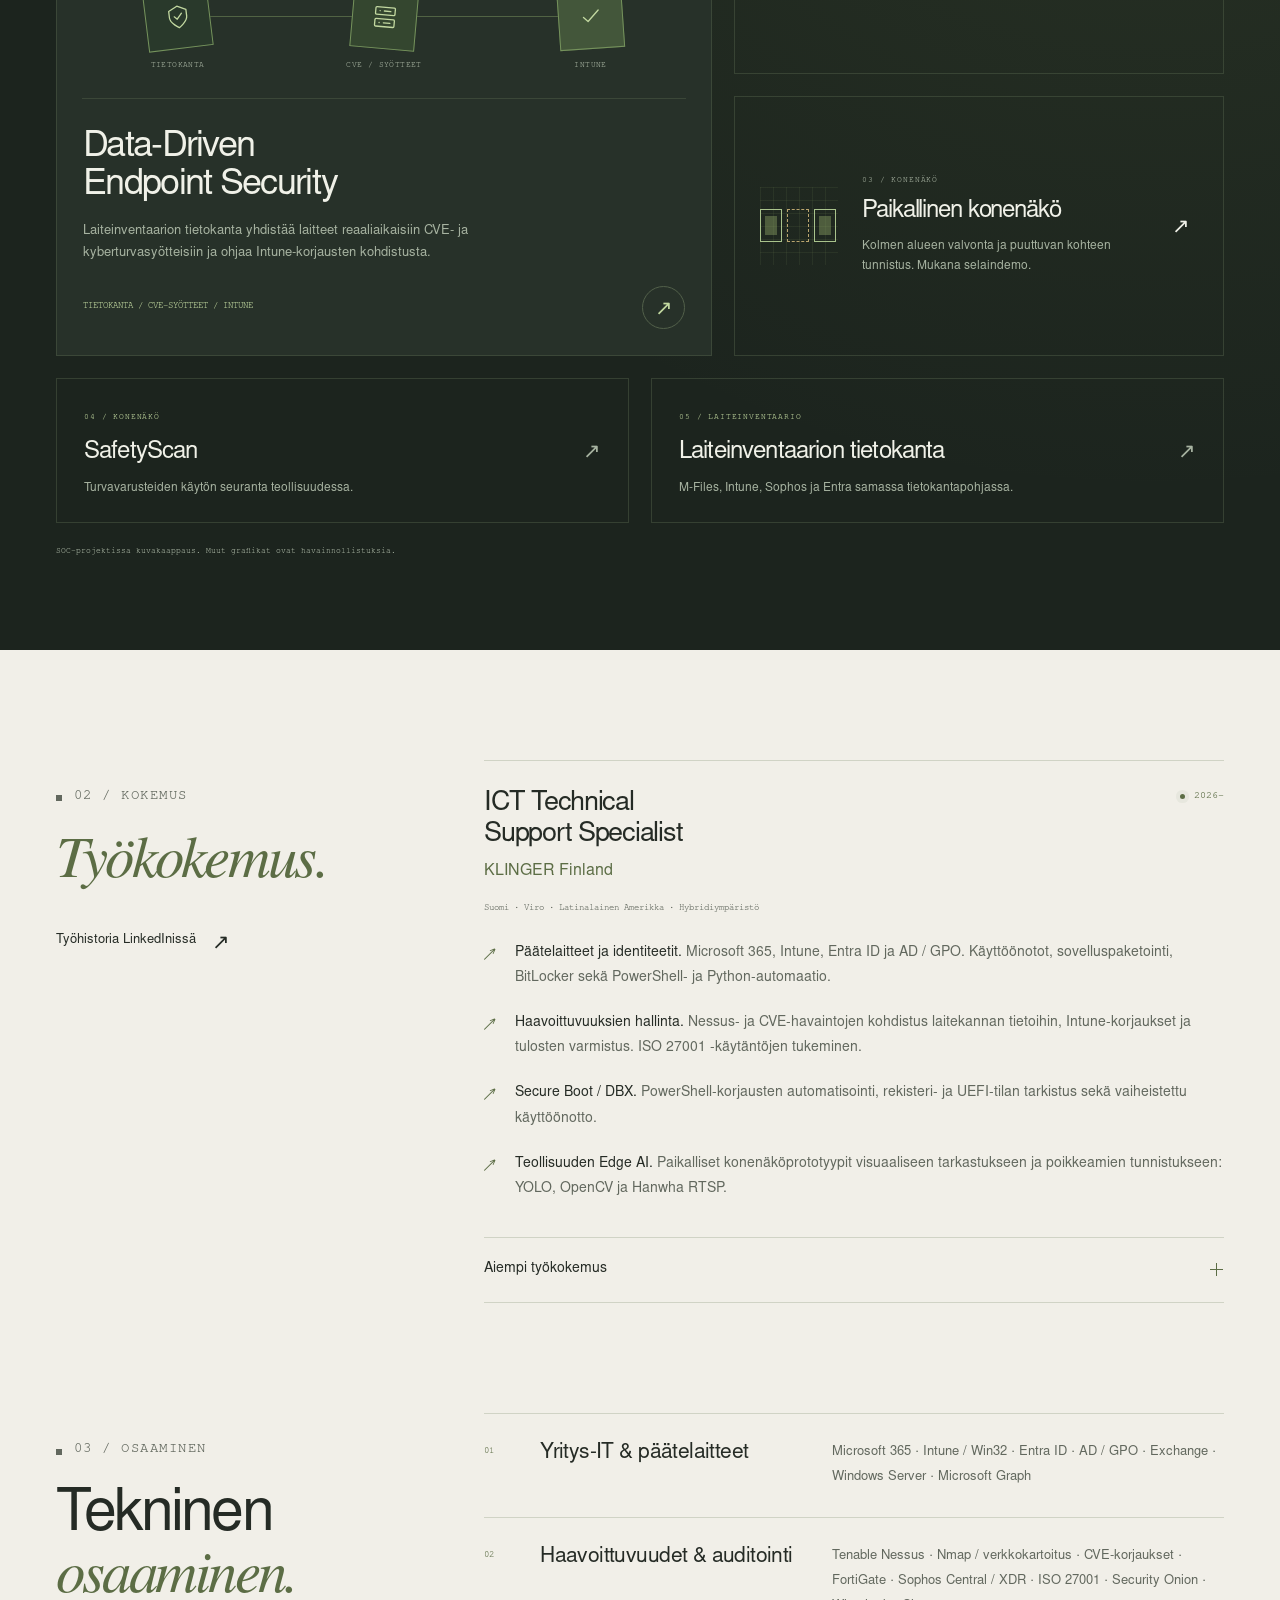
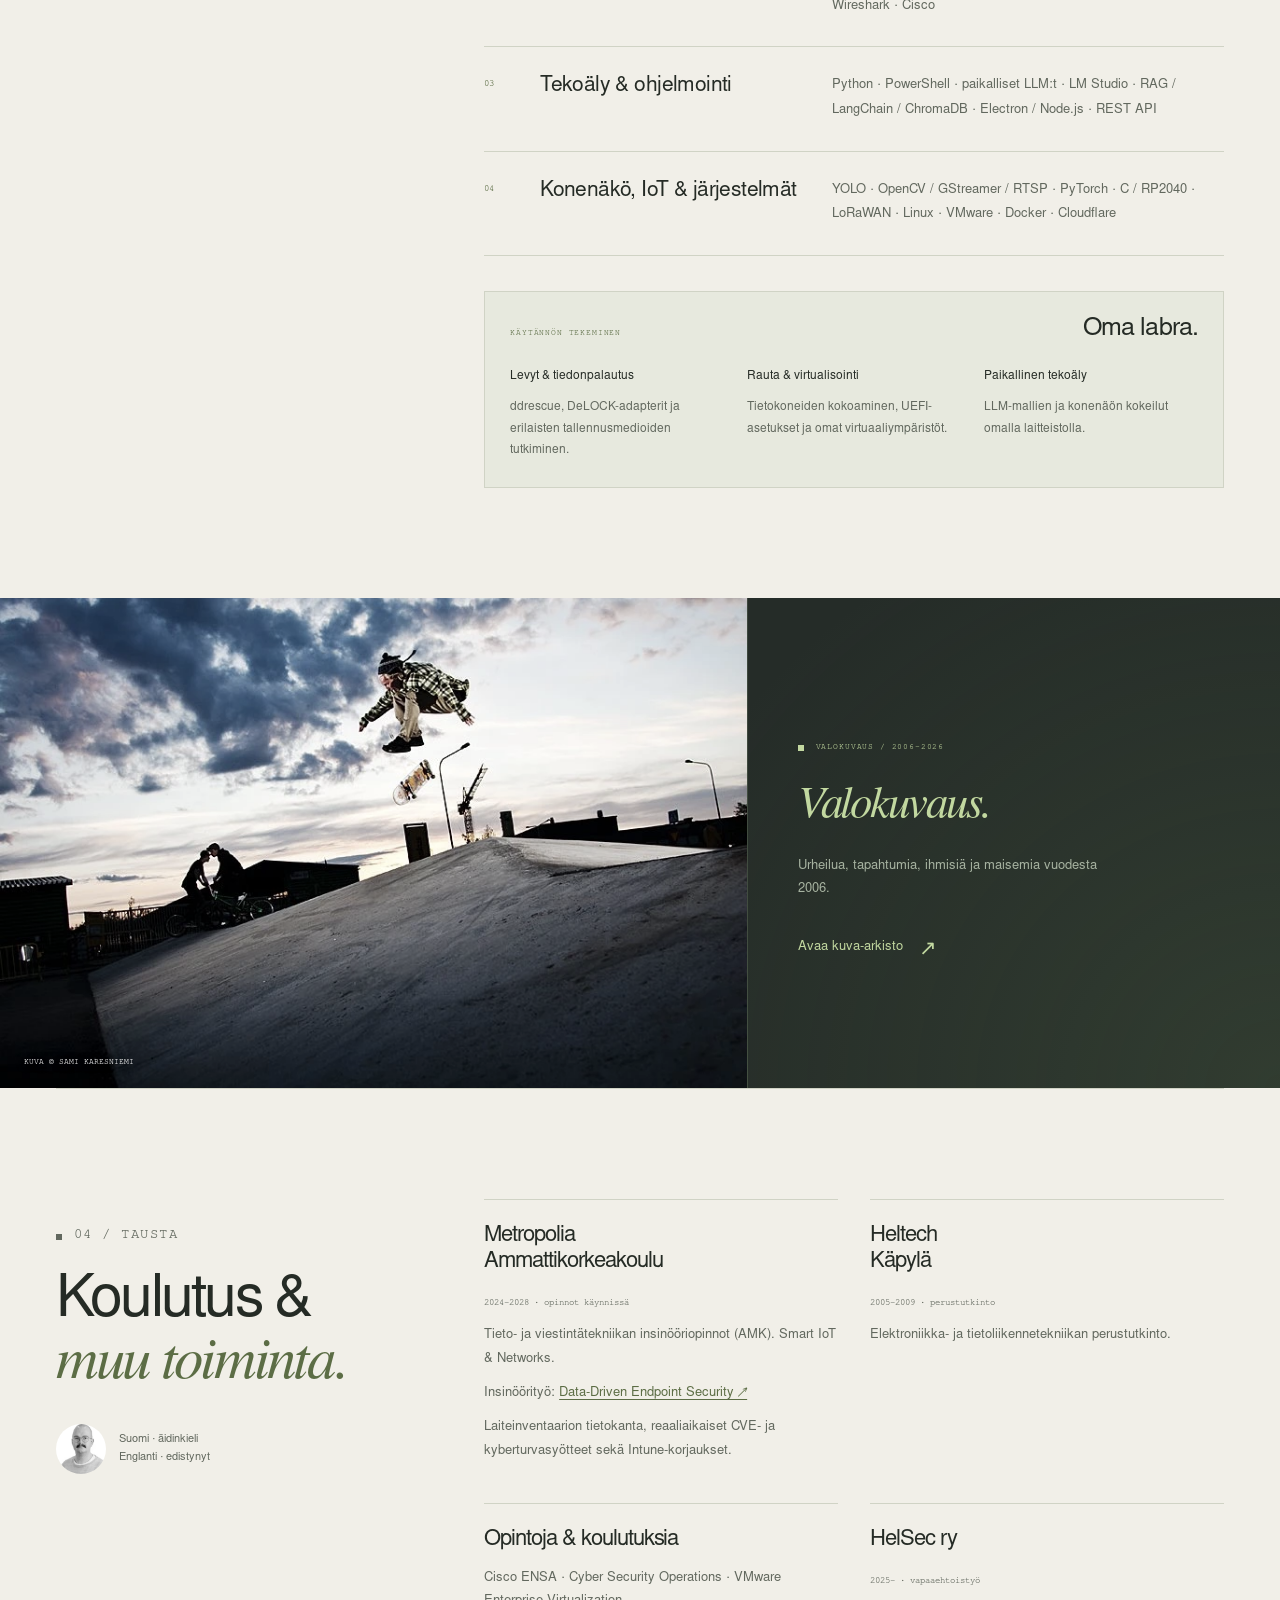
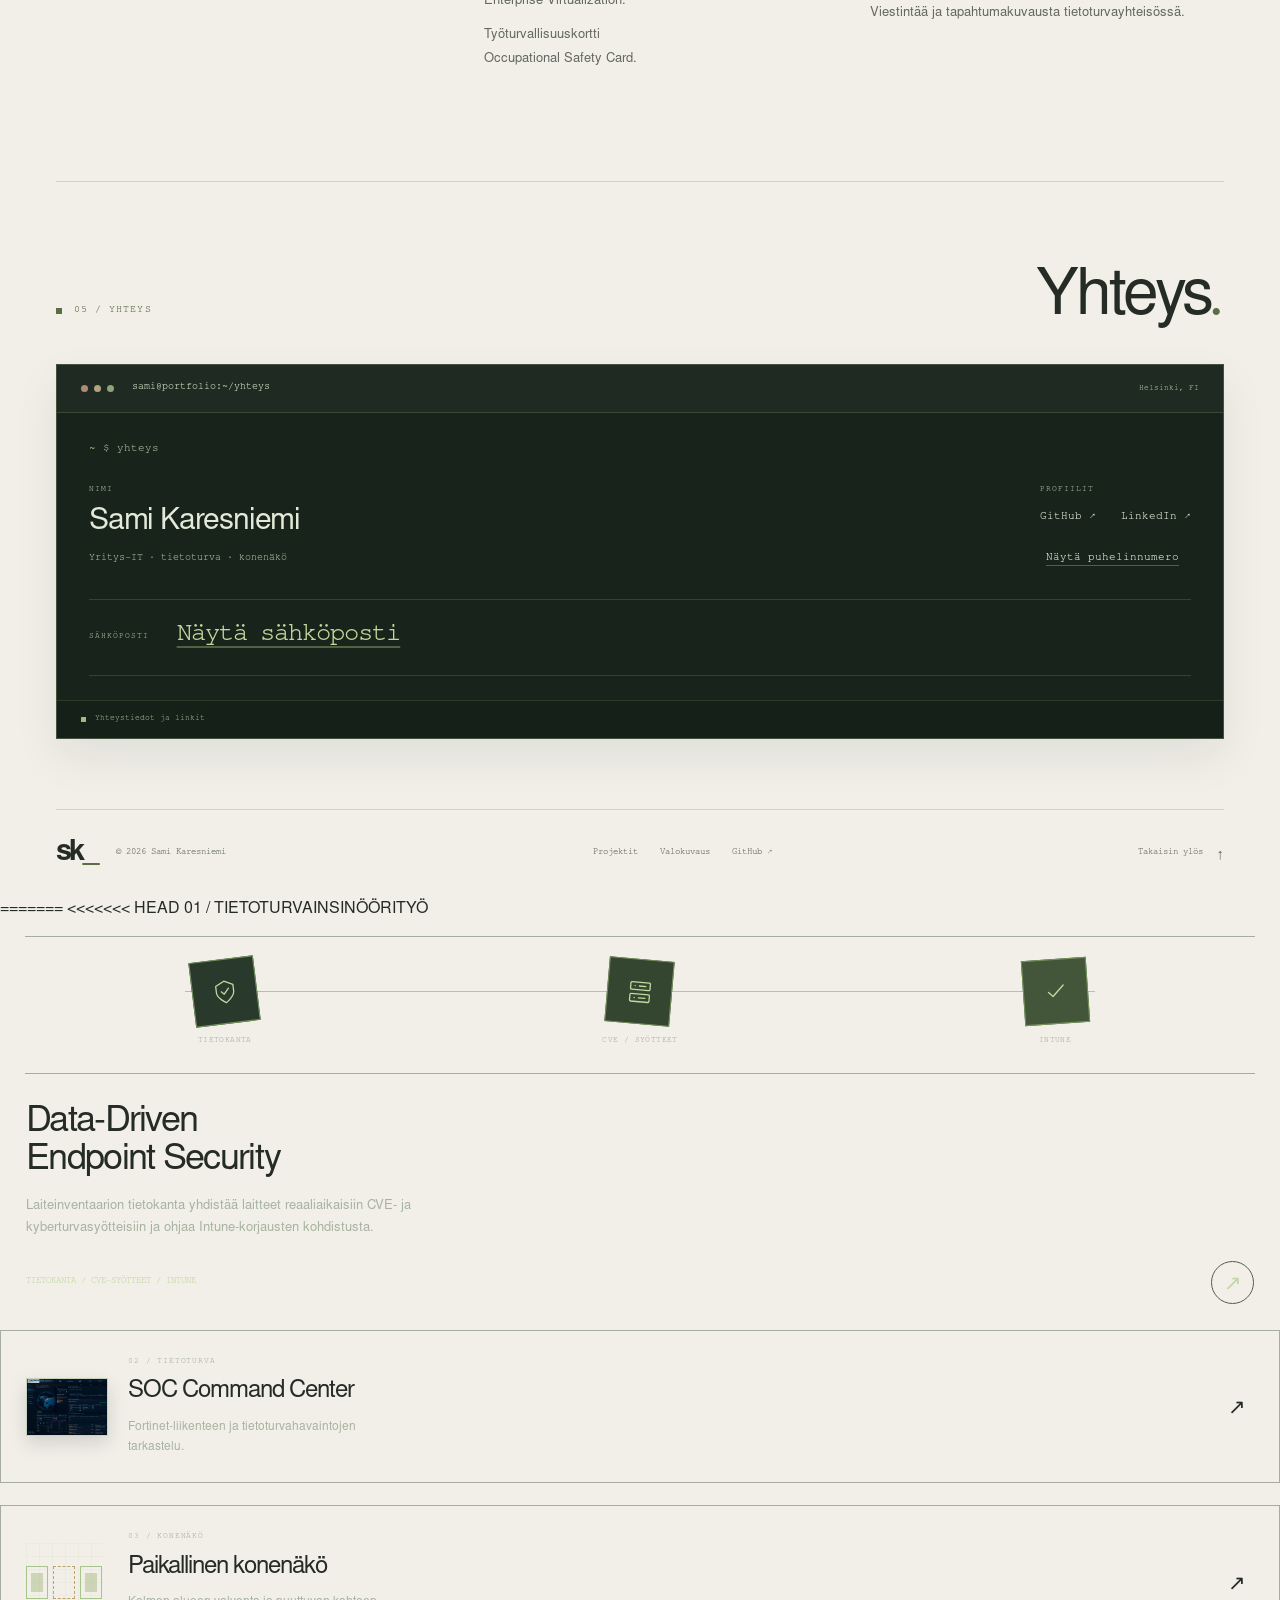
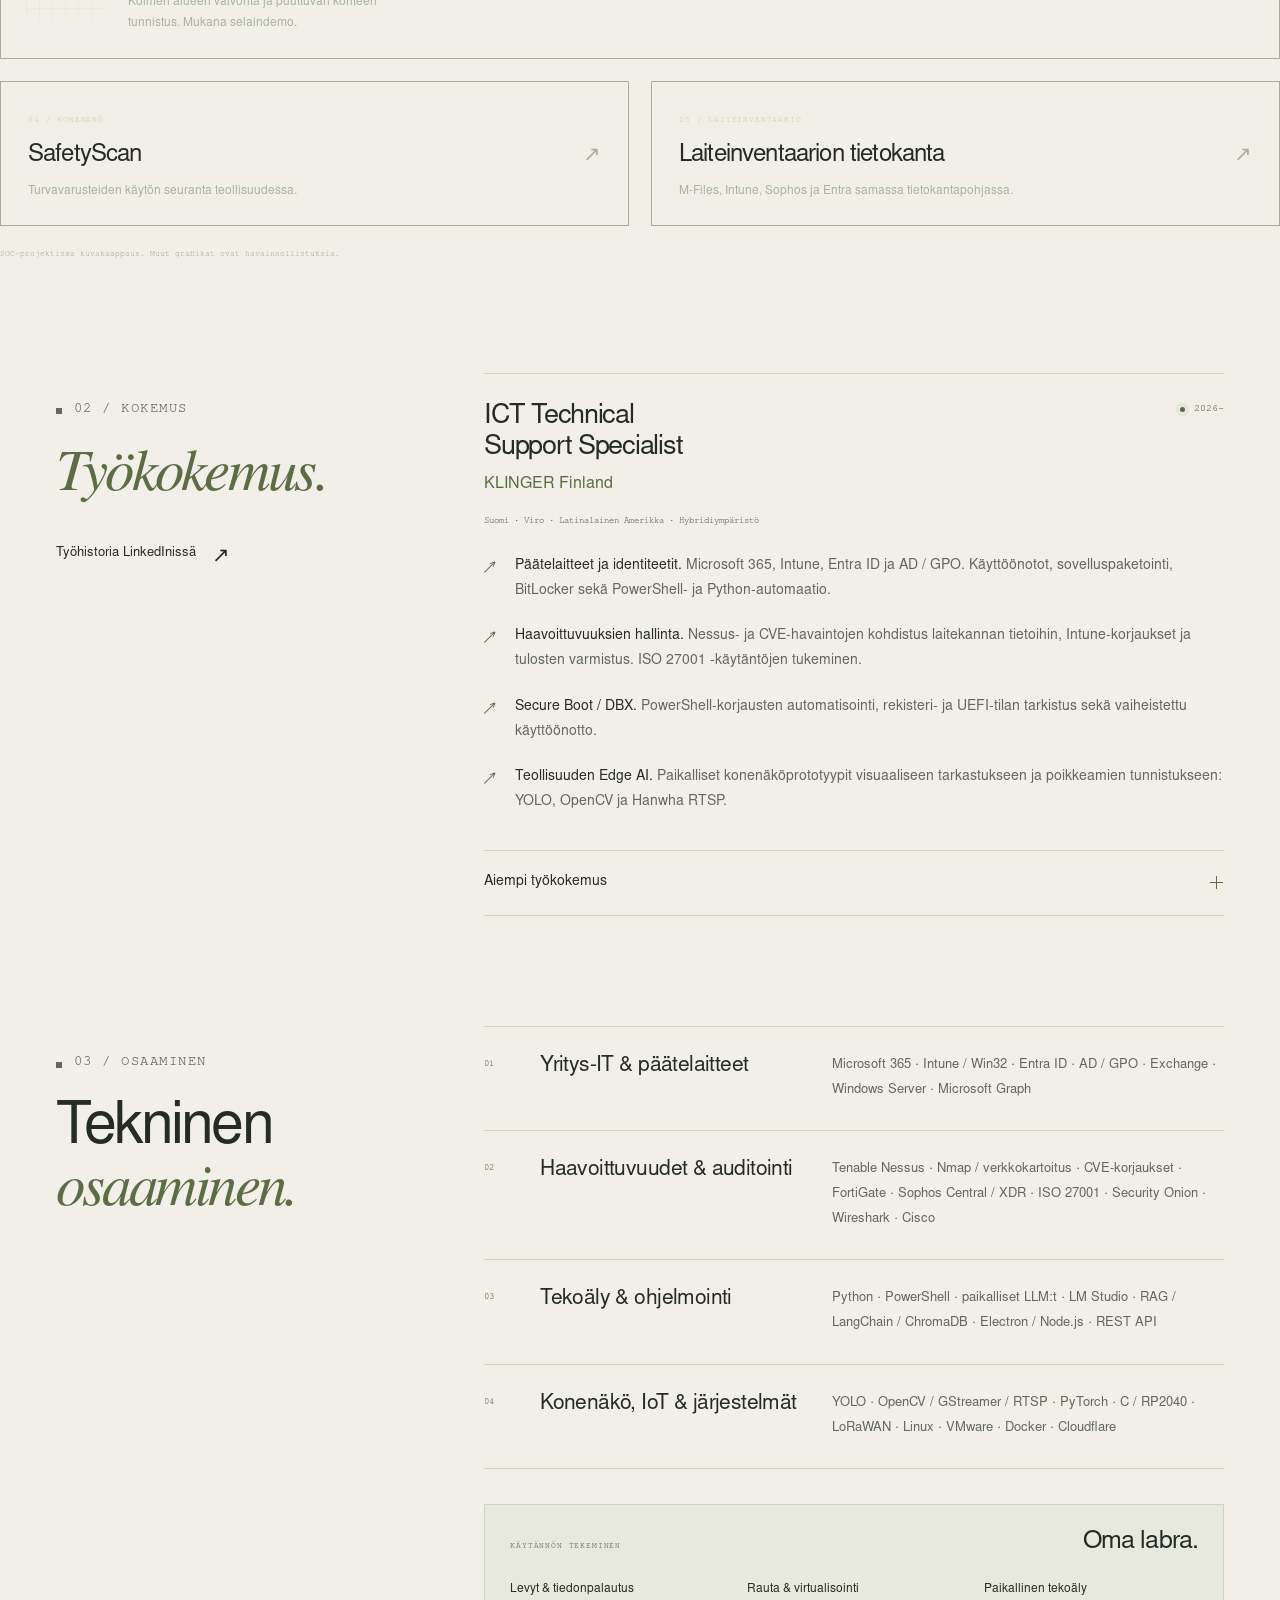
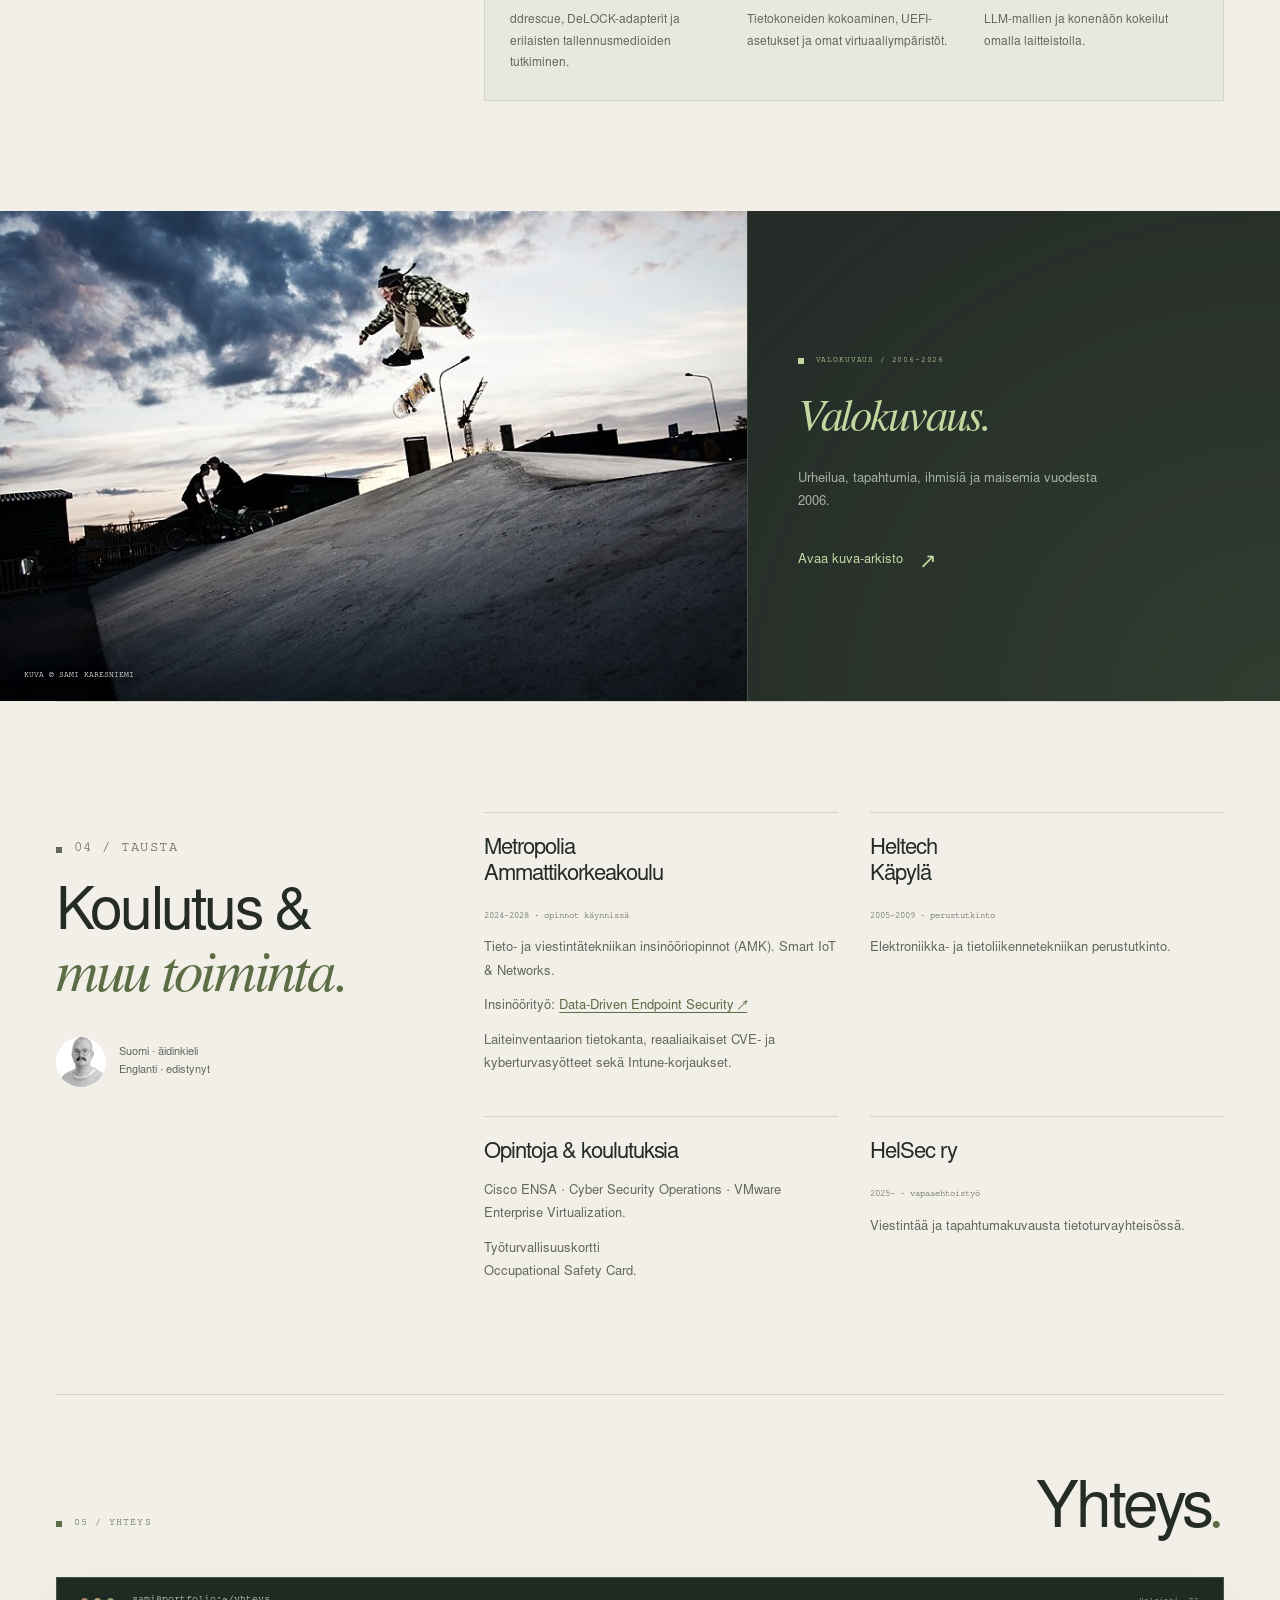
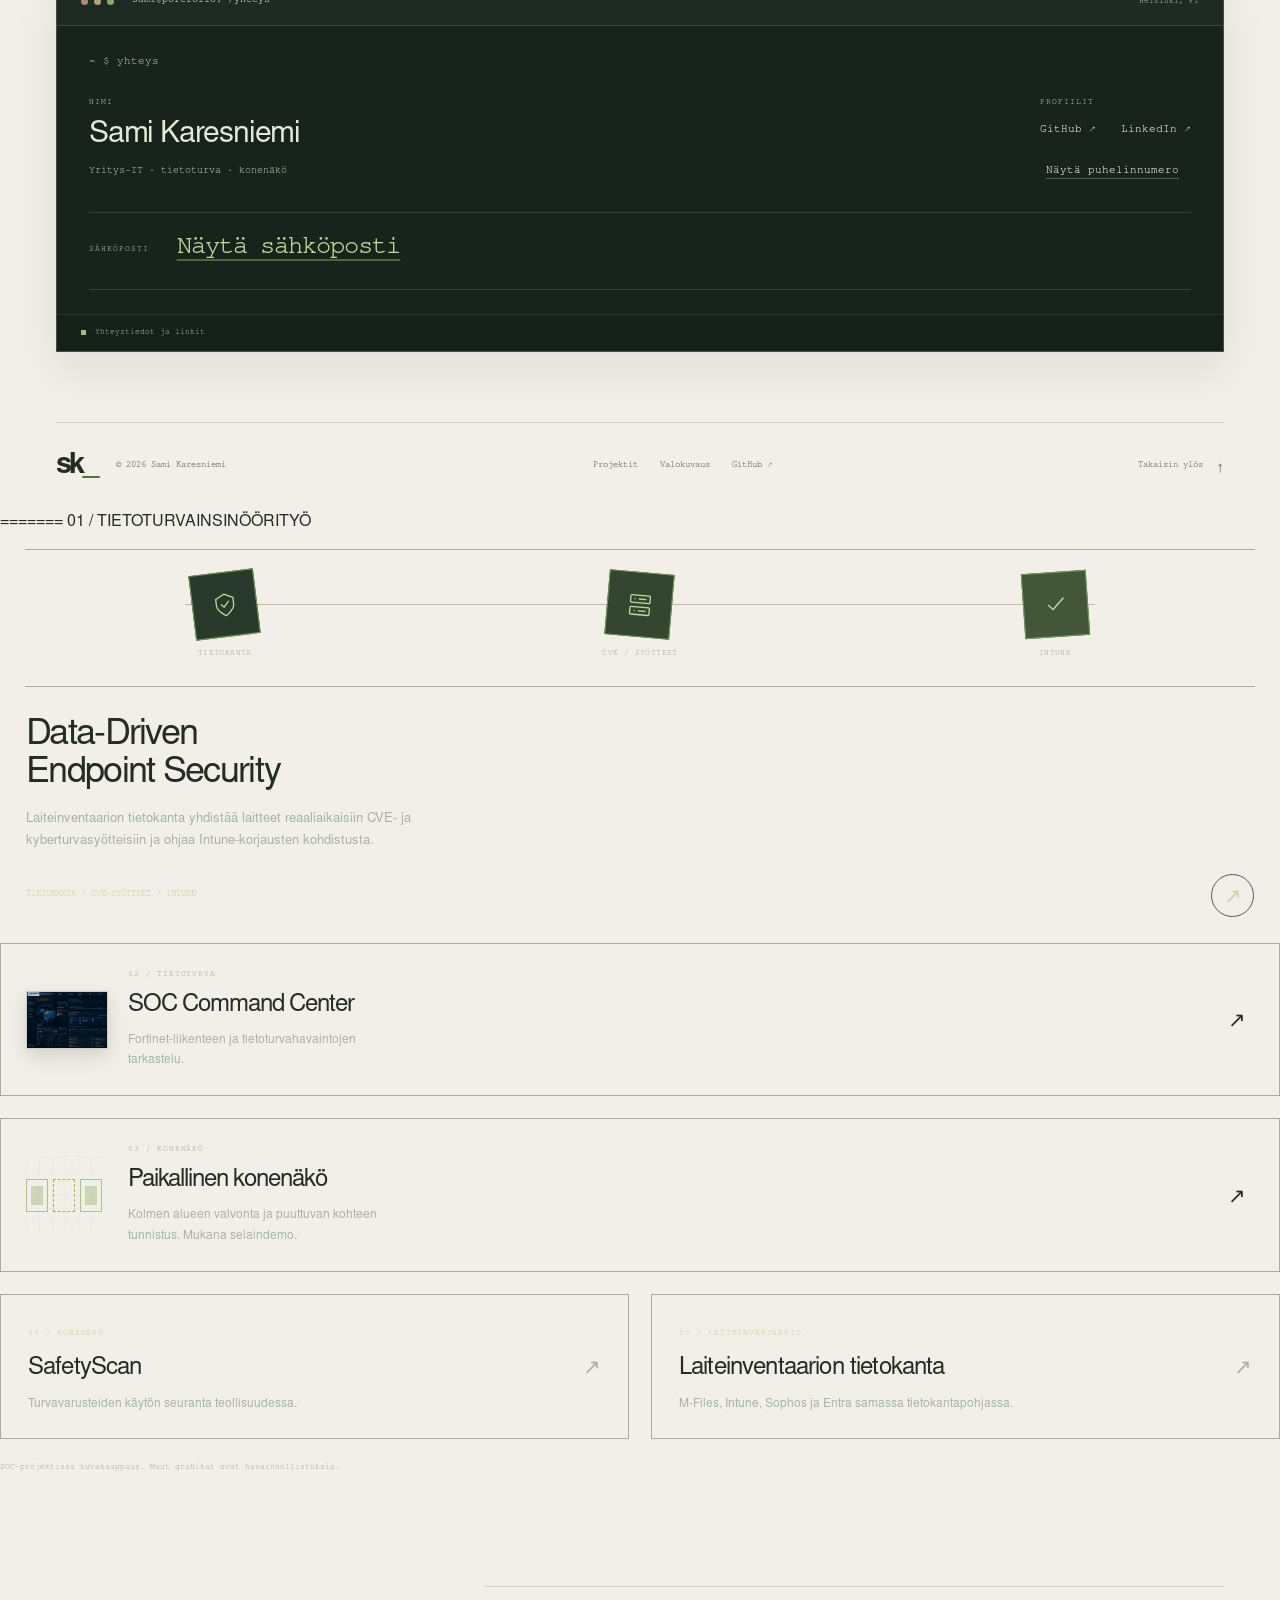
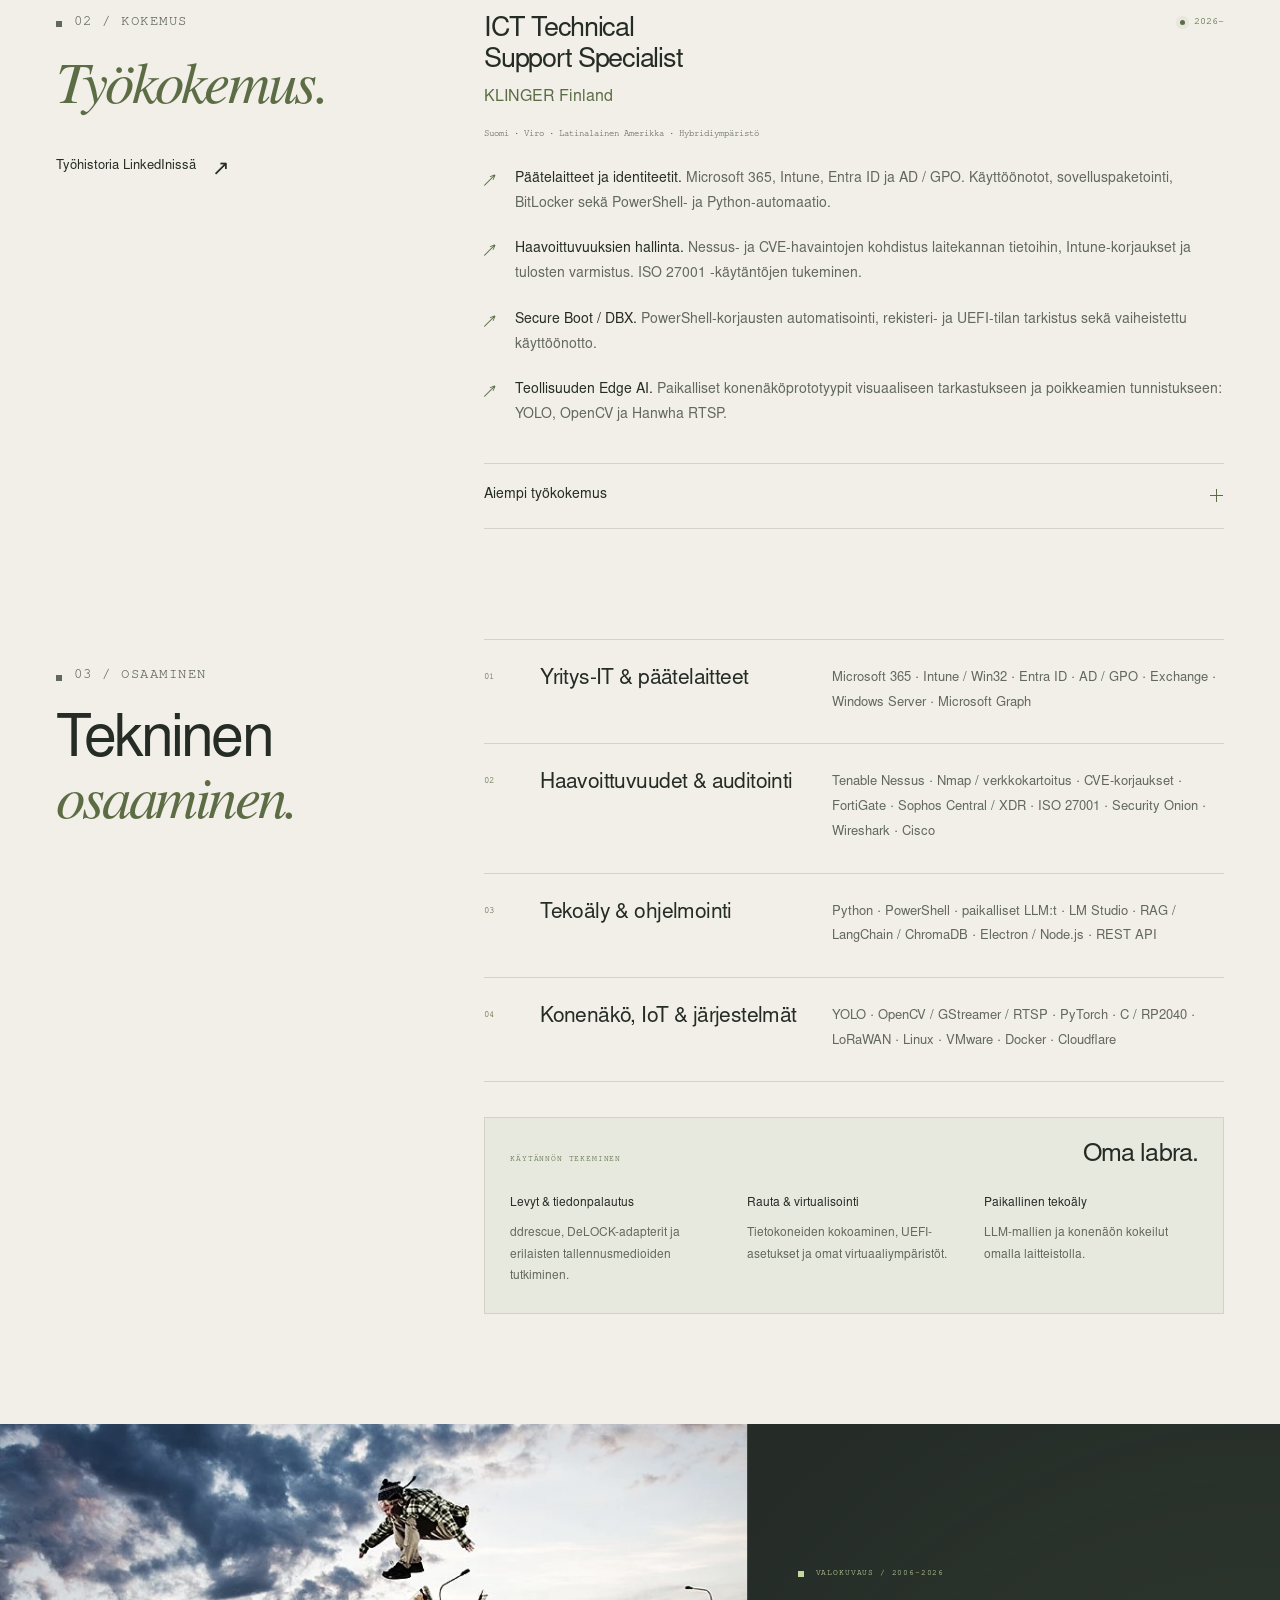
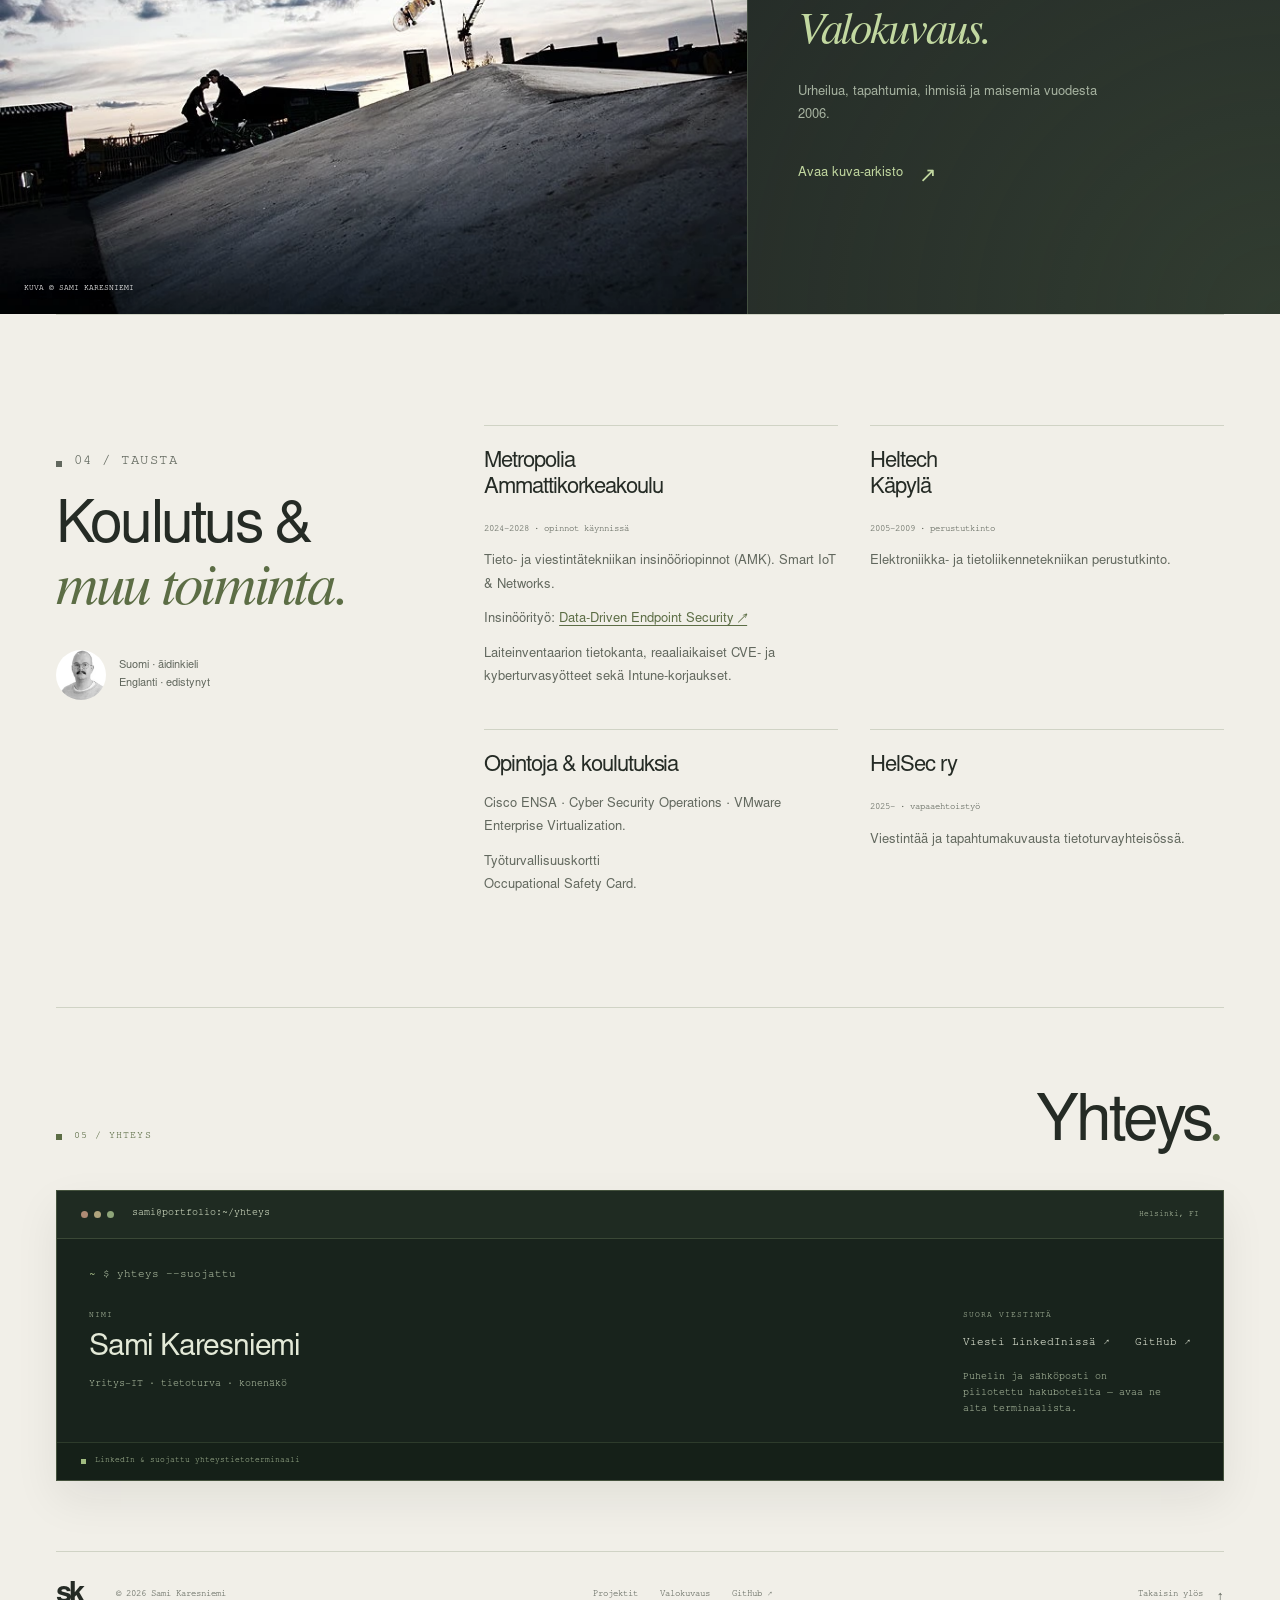
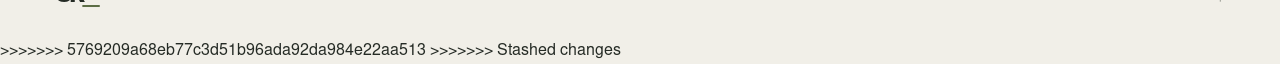
==== commit b96b0877: "raeae" ====
--- a/index.html
+++ b/index.html
@@ -1,5 +1,13 @@
 <!doctype html>
+<<<<<<< Updated upstream
 <html lang="fi"><head><meta charset="utf-8"><meta name="viewport" content="width=device-width,initial-scale=1"><meta name="theme-color" content="#f1efe8"><meta name="color-scheme" content="light dark"><title>Sami Karesniemi — Päätelaitehallinta, tietoturva &amp; Edge AI</title><meta name="description" content="Päätelaitehallinta, haavoittuvuuksien korjaus ja teollisuuden Edge AI. Sami Karesniemen CV, projektit ja valokuva-arkisto."><meta property="og:title" content="Sami Karesniemi — Päätelaitehallinta, tietoturva &amp; Edge AI"><meta property="og:description" content="Päätelaitehallinta, haavoittuvuuksien korjaus ja teollisuuden Edge AI. Sami Karesniemen CV, projektit ja valokuva-arkisto."><meta property="og:type" content="website"><meta property="og:locale" content="fi_FI"><link rel="icon" href="assets/favicon.svg" type="image/svg+xml"><link rel="preload" href="assets/fonts/sans.otf" as="font" type="font/otf" crossorigin><link rel="preload" href="assets/fonts/serif-italic.otf" as="font" type="font/otf" crossorigin><link rel="stylesheet" href="style.css?v=20261102-profile1"><link rel="stylesheet" href="contact-terminal.css?v=20261102-private1"><link rel="stylesheet" href="project-highlights.css?v=20261102-profile1"><link rel="stylesheet" href="security-scroll.css?v=20261102-4"><script>try{if(localStorage.getItem('sk-theme')==='dark')document.documentElement.dataset.theme='dark'}catch(e){}</script><link rel="stylesheet" href="fractal-navigation.css?v=20261106-1"><script src="page-lifecycle.js?v=20261106-1" defer></script><script src="fractal-geometry.js?v=20261106-1" defer></script><script src="fractal-navigation.js?v=20261106-1" defer></script><script src="common.js?v=20261106-1" defer></script><script src="contact-terminal.js?v=20261106-1" defer></script><script src="security-scroll.js?v=20261106-1" defer></script><noscript><style>.menu-toggle,.palette-toggle,.theme-toggle,.system-tabs,.filters,#load-more,.project-open,.project-preview,.phone-contact,.email-contact{display:none!important}@media(max-width:700px){.site-header{flex-wrap:wrap;padding-block:18px}.navigation{display:flex;position:static;flex-basis:100%;padding:15px 0 0;box-shadow:none;border:0;gap:5px;flex-direction:row;justify-content:space-between}.navigation>a{font-size:11px;padding:10px 0;border:0}.navigation>a[aria-current=page]::after{display:none}}</style></noscript></head><body class="home-page" id="alku"><a class="skip-link" href="#main">Siirry sisältöön</a><div class="progress-line" aria-hidden="true"></div>
+=======
+<<<<<<< HEAD
+<html lang="fi"><head><meta charset="utf-8"><meta name="viewport" content="width=device-width,initial-scale=1"><meta name="theme-color" content="#f1efe8"><meta name="color-scheme" content="light dark"><title>Sami Karesniemi — Päätelaitehallinta, tietoturva &amp; Edge AI</title><meta name="description" content="Päätelaitehallinta, haavoittuvuuksien korjaus ja teollisuuden Edge AI. Sami Karesniemen CV, projektit ja valokuva-arkisto."><meta property="og:title" content="Sami Karesniemi — Päätelaitehallinta, tietoturva &amp; Edge AI"><meta property="og:description" content="Päätelaitehallinta, haavoittuvuuksien korjaus ja teollisuuden Edge AI. Sami Karesniemen CV, projektit ja valokuva-arkisto."><meta property="og:type" content="website"><meta property="og:locale" content="fi_FI"><link rel="icon" href="assets/favicon.svg" type="image/svg+xml"><link rel="preload" href="assets/fonts/sans.otf" as="font" type="font/otf" crossorigin><link rel="preload" href="assets/fonts/serif-italic.otf" as="font" type="font/otf" crossorigin><link rel="stylesheet" href="style.css?v=20261102-profile1"><link rel="stylesheet" href="contact-terminal.css?v=20261102-private1"><link rel="stylesheet" href="project-highlights.css?v=20261102-profile1"><link rel="stylesheet" href="security-scroll.css?v=20261102-4"><script>try{if(localStorage.getItem('sk-theme')==='dark')document.documentElement.dataset.theme='dark'}catch(e){}</script><link rel="stylesheet" href="fractal-navigation.css?v=20261106-1"><script src="page-lifecycle.js?v=20261106-1" defer></script><script src="fractal-geometry.js?v=20261106-1" defer></script><script src="fractal-navigation.js?v=20261106-1" defer></script><script src="common.js?v=20261106-1" defer></script><script src="contact-terminal.js?v=20261106-1" defer></script><script src="security-scroll.js?v=20261106-1" defer></script><noscript><style>.menu-toggle,.palette-toggle,.theme-toggle,.system-tabs,.filters,#load-more,.project-open,.project-preview,.phone-contact,.email-contact{display:none!important}@media(max-width:700px){.site-header{flex-wrap:wrap;padding-block:18px}.navigation{display:flex;position:static;flex-basis:100%;padding:15px 0 0;box-shadow:none;border:0;gap:5px;flex-direction:row;justify-content:space-between}.navigation>a{font-size:11px;padding:10px 0;border:0}.navigation>a[aria-current=page]::after{display:none}}</style></noscript></head><body class="home-page" id="alku"><a class="skip-link" href="#main">Siirry sisältöön</a><div class="progress-line" aria-hidden="true"></div>
+=======
+<html lang="fi"><head><meta charset="utf-8"><meta name="viewport" content="width=device-width,initial-scale=1"><meta name="theme-color" content="#f1efe8"><meta name="color-scheme" content="light dark"><title>Sami Karesniemi — Päätelaitehallinta, tietoturva &amp; Edge AI</title><meta name="description" content="Päätelaitehallinta, haavoittuvuuksien korjaus ja teollisuuden Edge AI. Sami Karesniemen CV, projektit ja valokuva-arkisto."><meta property="og:title" content="Sami Karesniemi — Päätelaitehallinta, tietoturva &amp; Edge AI"><meta property="og:description" content="Päätelaitehallinta, haavoittuvuuksien korjaus ja teollisuuden Edge AI. Sami Karesniemen CV, projektit ja valokuva-arkisto."><meta property="og:type" content="website"><meta property="og:locale" content="fi_FI"><link rel="icon" href="assets/favicon.svg" type="image/svg+xml"><link rel="preload" href="assets/fonts/sans.otf" as="font" type="font/otf" crossorigin><link rel="preload" href="assets/fonts/serif-italic.otf" as="font" type="font/otf" crossorigin><link rel="stylesheet" href="style.css?v=20261102-profile1"><link rel="stylesheet" href="contact-terminal.css?v=20261102-private1"><link rel="stylesheet" href="project-highlights.css?v=20261102-profile1"><link rel="stylesheet" href="security-scroll.css?v=20261102-4"><script>try{if(localStorage.getItem('sk-theme')==='dark')document.documentElement.dataset.theme='dark'}catch(e){}</script><script src="common.js?v=20261102-profile1" defer></script><script src="contact-terminal.js?v=20261102-profile1" defer></script><script src="security-scroll.js?v=20261102-spread2" defer></script><noscript><style>.menu-toggle,.palette-toggle,.theme-toggle,.system-tabs,.filters,#load-more,.project-open,.project-preview,.phone-contact,.email-contact{display:none!important}@media(max-width:700px){.site-header{flex-wrap:wrap;padding-block:18px}.navigation{display:flex;position:static;flex-basis:100%;padding:15px 0 0;box-shadow:none;border:0;gap:5px;flex-direction:row;justify-content:space-between}.navigation>a{font-size:11px;padding:10px 0;border:0}.navigation>a[aria-current=page]::after{display:none}}</style></noscript></head><body class="home-page" id="alku"><a class="skip-link" href="#main">Siirry sisältöön</a><div class="progress-line" aria-hidden="true"></div>
+>>>>>>> 5769209a68eb77c3d51b96ada92da984e22aa513
+>>>>>>> Stashed changes
  <header class="site-header wrap"><a class="brand" href="index.html" aria-label="Sami Karesniemi, etusivu"><span class="brand-symbol">sk<span>_</span></span><span class="brand-name">Sami Karesniemi</span></a>
  <nav id="navigation" class="navigation" aria-label="Päänavigaatio"><a href="index.html" aria-current="page">CV & osaaminen</a><a href="ai.html">Projektit</a><a href="photography.html">Valokuvaus</a></nav>
  <div class="nav-actions"><button class="icon-button palette-toggle" aria-label="Etsi tai siirry sivulle. Pikanäppäin Ctrl K" title="Siirry · Ctrl K"><svg class="icon" viewBox="0 0 24 24" aria-hidden="true"><circle cx="10.5" cy="10.5" r="6.5"/><path d="m16 16 4.5 4.5"/></svg></button><button class="icon-button theme-toggle" aria-label="Ota tumma teema käyttöön" title="Vaihda teemaa"><svg class="icon" viewBox="0 0 24 24" aria-hidden="true"><circle cx="12" cy="12" r="4"/><path d="M12 2v2m0 16v2M2 12h2m16 0h2M5 5l1.5 1.5m11 11L19 19M5 19l1.5-1.5m11-11L19 5"/></svg></button><a class="nav-contact" href="index.html#yhteys">Yhteys <span class="arrow" aria-hidden="true">↗</span></a><button class="menu-toggle" aria-expanded="false" aria-controls="navigation">Valikko <span aria-hidden="true">＋</span></button></div></header><div class="page-meta wrap"><div class="page-meta-left"><span>Portfolio / 2026</span><span class="tiny-line" aria-hidden="true"></span><span>CV & OSAAMINEN</span></div><span>Helsinki, FI <span class="clock" aria-label="Helsingin paikallinen aika"></span></span></div><main id="main" tabindex="-1"><section class="hero wrap" aria-labelledby="resume-name"><div class="hero-intro"><div class="identity"><img src="assets/sami-160.webp" width="43" height="43" alt="Sami Karesniemi"><div><p class="micro">Helsinki / Finland</p></div></div><h1 id="resume-name">Sami<em>Karesniemi.</em></h1><p class="hero-role">Päätelaitehallinta · tietoturva-automaatio<br>Teollisuuden Edge AI</p><p class="hero-lead">Hallitsen yrityksen päätelaitteita ja automatisoin haavoittuvuuksien korjausta. Kehitän paikallisia konenäkö- ja tietoturvatyökaluja teollisuuden tarpeisiin.</p><p class="hero-background">Yli 20 vuotta tekniikan parissa. Pohjana elektroniikka- ja tietoliikenneopinnot vuodesta 2005.</p><div class="hero-actions"><a class="button primary" href="assets/documents/sami-karesniemi-cv-20261102-v2.pdf" download="Sami_Karesniemi_CV.pdf">Lataa CV <span class="micro" style="color:inherit">PDF · FI ↓</span></a><a class="text-link" href="#projektit">Projektit <span class="arrow" aria-hidden="true">↓</span></a></div><p class="cv-project-link"><span>Projekti</span><a href="https://turvabotti.com/" target="_blank" rel="noopener noreferrer">Turvabotti <span class="arrow" aria-hidden="true">↗</span></a></p></div><figure class="system-panel" aria-labelledby="system-caption"><div class="system-topline"><span class="system-id">Osaamisalueet</span></div><div class="system-stage" data-mode="all"><div aria-hidden="true"><svg xmlns="http://www.w3.org/2000/svg" class="system-drawing system-mark" viewBox="0 0 520 450" fill="none">
@@ -72,4 +80,12 @@
     <rect class="face" x="373" y="273" width="32" height="27" rx="2"/>
     <circle class="point" cx="389" cy="284" r="3.2"/>
     <path class="wire" d="M389 287V292"/>
-    </svg></span><span>01 / TIETOTURVA</span></span><span class="case-state">INSINÖÖRITYÖ</span></div><div class="pipeline" aria-label="Laiteinventaarion tietokanta, reaaliaikaiset CVE- ja kyberturvasyötteet, Intune-korjaus"><div class="pipeline-node"><span class="node-shape"><svg class="icon" viewBox="0 0 24 24" aria-hidden="true"><path d="m12 2 8 4v6c0 5-8 10-8 10S4 17 4 12V6l8-4Z"/><path d="m8.5 11.5 2.5 2.5 4.5-5"/></svg></span><span>TIETOKANTA</span></div><div class="pipeline-node"><span class="node-shape"><svg class="icon" viewBox="0 0 24 24" aria-hidden="true"><rect x="3" y="3" width="18" height="7" rx="1"/><rect x="3" y="14" width="18" height="7" rx="1"/><path d="M7 6.5h.1M7 17.5h.1M11 6.5h6M11 17.5h6"/></svg></span><span>CVE / SYÖTTEET</span></div><div class="pipeline-node"><span class="node-shape"><svg class="icon" viewBox="0 0 24 24" aria-hidden="true"><path d="m5 12 4 4L19 6"/></svg></span><span>INTUNE</span></div></div><div class="case-title"><h3>Data-Driven<br>Endpoint Security</h3><p>Laiteinventaarion tietokanta yhdistää laitteet reaaliaikaisiin CVE- ja kyberturvasyötteisiin ja ohjaa Intune-korjausten kohdistusta.</p><div class="case-link-row"><span>TIETOKANTA / CVE-SYÖTTEET / INTUNE</span><span class="round-arrow"><span class="arrow" aria-hidden="true">↗</span></span></div></div></a><div class="side-work"><a class="case-small reveal" href="ai.html#soc"><img class="case-preview" src="assets/projects/soc-command-center-preview.webp" width="82" height="58" alt="" loading="lazy"><div><p class="micro">02 / TIETOTURVA</p><h3>SOC Command Center</h3><p>Fortinet-liikenteen ja tietoturvahavaintojen tarkastelu.</p></div><span class="arrow" aria-hidden="true">↗</span></a><a class="case-small reveal" href="ai.html#vision"><div class="mini-vision" aria-hidden="true"><i></i><i></i><i></i></div><div><p class="micro">03 / KONENÄKÖ</p><h3>Paikallinen konenäkö</h3><p>Kolmen alueen valvonta ja puuttuvan kohteen tunnistus. Mukana selaindemo.</p></div><span class="arrow" aria-hidden="true">↗</span></a></div></div><div class="project-priorities"><a class="priority-project" href="ai.html#safety"><div><span class="micro">04 / KONENÄKÖ</span><h3>SafetyScan</h3><p>Turvavarusteiden käytön seuranta teollisuudessa.</p></div><span class="arrow" aria-hidden="true">↗</span></a><a class="priority-project" href="ai.html#asset"><div><span class="micro">05 / LAITEINVENTAARIO</span><h3>Laiteinventaarion tietokanta</h3><p>M-Files, Intune, Sophos ja Entra samassa tietokantapohjassa.</p></div><span class="arrow" aria-hidden="true">↗</span></a></div><div class="projects-caption"><span>SOC-projektissa kuvakaappaus. Muut grafiikat ovat havainnollistuksia.</span></div></div></section><section class="section wrap section-title-side" id="tyokokemus" aria-labelledby="career-title"><div class="side-heading reveal"><p class="eyebrow">02 / Kokemus</p><h2 id="career-title"><em>Työkokemus.</em></h2><a class="text-link" href="https://www.linkedin.com/in/sami-karesniemi/" target="_blank" rel="noopener noreferrer">Työhistoria LinkedInissä <span class="arrow" aria-hidden="true">↗</span></a></div><div class="reveal"><article class="career" id="nykyinen-tyo"><div class="career-heading"><div><h3>ICT Technical<br>Support Specialist</h3><p class="career-company">KLINGER Finland</p></div><span class="date current-date">2026–</span></div><p class="scope">Suomi · Viro · Latinalainen Amerikka · Hybridiympäristö</p><ul class="career-points"><li><span><strong>Päätelaitteet ja identiteetit.</strong> Microsoft 365, Intune, Entra ID ja AD / GPO. Käyttöönotot, sovelluspaketointi, BitLocker sekä PowerShell- ja Python-automaatio.</span></li><li><span><strong>Haavoittuvuuksien hallinta.</strong> Nessus- ja CVE-havaintojen kohdistus laitekannan tietoihin, Intune-korjaukset ja tulosten varmistus. ISO 27001 -käytäntöjen tukeminen.</span></li><li><span><strong>Secure Boot / DBX.</strong> PowerShell-korjausten automatisointi, rekisteri- ja UEFI-tilan tarkistus sekä vaiheistettu käyttöönotto.</span></li><li><span><strong>Teollisuuden Edge AI.</strong> Paikalliset konenäköprototyypit visuaaliseen tarkastukseen ja poikkeamien tunnistukseen: YOLO, OpenCV ja Hanwha RTSP.</span></li></ul></article><details class="earlier-career"><summary>Aiempi työkokemus<span class="plus" aria-hidden="true"></span></summary><div><article class="compact-job"><span class="date">2022–2024</span><div><h4>Aluevastuuhenkilö & kuljettaja</h4><p>Kuljetusliike L & L Oy. Jakelun koordinointi, uusien työntekijöiden perehdytys ja Postin KAMU-järjestelmän käyttöönotto kentällä.</p></div></article><article class="compact-job"><span class="date">Videotuotannot</span><div><h4>Kuvaaja, editoija & lavastaja</h4><p>MVP74. TV- ja musiikkivideoiden kuvaus, editointi ja lavastus.</p></div></article><article class="compact-job"><span class="date">Aiempi ura</span><div><h4>Logistiikka & asiakaspalvelu</h4><p>Noin 15 vuoden kokemus kuljetuksista, asiakaspalvelusta ja työstä kentällä, muun muassa Alihankkija Oy:ssä ja Taksi Helsingissä.</p></div></article><article class="compact-job"><span class="date">2006–</span><div><h4>Valokuvaus</h4><p>Urheilua, tapahtumia, ihmisiä ja maisemia. <a href="photography.html">Avaa kuva-arkisto ↗</a></p></div></article></div></details></div></section><section class="section skills-section wrap section-title-side" id="osaaminen" aria-labelledby="skills-title"><div class="side-heading reveal"><p class="eyebrow">03 / Osaaminen</p><h2 id="skills-title">Tekninen<br><em>osaaminen.</em></h2></div><div class="reveal"><div class="skills-list"><article class="skill-row"><span class="skill-number">01</span><h3>Yritys-IT & päätelaitteet</h3><p>Microsoft 365 · Intune / Win32 · Entra ID · AD / GPO · Exchange · Windows Server · Microsoft Graph</p></article><article class="skill-row"><span class="skill-number">02</span><h3>Haavoittuvuudet & auditointi</h3><p>Tenable Nessus · Nmap / verkkokartoitus · CVE-korjaukset · FortiGate · Sophos Central / XDR · ISO 27001 · Security Onion · Wireshark · Cisco</p></article><article class="skill-row"><span class="skill-number">03</span><h3>Tekoäly & ohjelmointi</h3><p>Python · PowerShell · paikalliset LLM:t · LM Studio · RAG / LangChain / ChromaDB · Electron / Node.js · REST API</p></article><article class="skill-row"><span class="skill-number">04</span><h3>Konenäkö, IoT & järjestelmät</h3><p>YOLO · OpenCV / GStreamer / RTSP · PyTorch · C / RP2040 · LoRaWAN · Linux · VMware · Docker · Cloudflare</p></article></div><aside class="personal-lab" aria-labelledby="lab-title"><div class="personal-lab-heading"><span class="micro">Käytännön tekeminen</span><h3 id="lab-title">Oma labra.</h3></div><div class="personal-lab-grid"><p><strong>Levyt & tiedonpalautus</strong>ddrescue, DeLOCK-adapterit ja erilaisten tallennusmedioiden tutkiminen.</p><p><strong>Rauta & virtualisointi</strong>Tietokoneiden kokoaminen, UEFI-asetukset ja omat virtuaaliympäristöt.</p><p><strong>Paikallinen tekoäly</strong>LLM-mallien ja konenäön kokeilut omalla laitteistolla.</p></div></aside></div></section><section class="visual-break" aria-labelledby="photo-preview-title"><div class="visual-break-image"><img src="assets/photo-skate.webp" width="800" height="533" loading="lazy" decoding="async" alt="Rullalautailija ilmassa iltataivasta vasten."><span class="image-coordinate">KUVA © SAMI KARESNIEMI</span></div><div class="visual-break-copy"><p class="eyebrow">Valokuvaus / 2006–2026</p><h2 id="photo-preview-title"><em>Valokuvaus.</em></h2><p>Urheilua, tapahtumia, ihmisiä ja maisemia vuodesta 2006.</p><a class="text-link" href="photography.html">Avaa kuva-arkisto <span class="arrow" aria-hidden="true">↗</span></a></div></section><section class="section wrap section-title-side education-section" id="koulutus" aria-labelledby="education-title"><div class="side-heading reveal"><span id="tausta"></span><p class="eyebrow">04 / Tausta</p><h2 id="education-title">Koulutus &<br><em>muu toiminta.</em></h2><div class="portrait-note"><img src="assets/sami-160.webp" width="50" height="50" alt="" loading="lazy"><p>Suomi · äidinkieli<br>Englanti · edistynyt</p></div></div><div class="education-grid reveal"><article><h3>Metropolia<br>Ammattikorkeakoulu</h3><span class="date">2024–2028 · opinnot käynnissä</span><p>Tieto- ja viestintätekniikan insinööriopinnot (AMK). Smart IoT & Networks.</p><p>Insinöörityö: <a class="inline-link" href="ai.html#thesis">Data-Driven Endpoint Security ↗</a></p><p>Laiteinventaarion tietokanta, reaaliaikaiset CVE- ja kyberturvasyötteet sekä Intune-korjaukset.</p></article><article><h3>Heltech<br>Käpylä</h3><span class="date">2005–2009 · perustutkinto</span><p>Elektroniikka- ja tietoliikennetekniikan perustutkinto.</p></article><article><h3>Opintoja & koulutuksia</h3><p>Cisco ENSA · Cyber Security Operations · VMware Enterprise Virtualization.</p><p>Työturvallisuuskortti<br><span lang="en">Occupational Safety Card</span>.</p></article><article><h3>HelSec ry</h3><span class="date">2025– · vapaaehtoistyö</span><p>Viestintää ja tapahtumakuvausta tietoturvayhteisössä.</p></article></div></section><section class="contact-section wrap contact-terminal" id="yhteys" aria-labelledby="contact-title"><div class="terminal-section-heading"><p class="eyebrow">05 / Yhteys</p><h2 id="contact-title">Yhteys<em>.</em></h2></div><div class="terminal-window"><div class="terminal-bar"><span class="terminal-lights" aria-hidden="true"><i></i><i></i><i></i></span><span class="terminal-path">sami@portfolio:~/yhteys</span><span class="terminal-location">Helsinki, FI</span></div><div class="terminal-body"><p class="terminal-invocation" aria-hidden="true"><span>~</span> $ yhteys</p><div class="terminal-contact-grid"><div><p class="terminal-label">Nimi</p><p class="terminal-name">Sami Karesniemi</p><p class="terminal-role">Yritys-IT · tietoturva · konenäkö</p></div><div class="terminal-directory"><p class="terminal-label">Profiilit</p><div class="terminal-socials"><a href="https://github.com/SamiKares" target="_blank" rel="noopener noreferrer">GitHub ↗</a><a href="https://www.linkedin.com/in/sami-karesniemi/" target="_blank" rel="noopener noreferrer">LinkedIn ↗</a></div><span class="phone-contact" aria-live="polite"><button class="phone-reveal" data-reveal-phone>Näytä puhelinnumero</button></span></div></div><div class="contact-email-row"><span class="terminal-label">Sähköposti</span><span class="email-contact" aria-live="polite"><button class="email-reveal" data-reveal-email aria-label="Näytä sähköpostiosoite">Näytä sähköposti</button></span><noscript><span class="terminal-muted">Yhteystietojen avaaminen vaatii JavaScriptin.</span></noscript><button class="copy-email" data-copy hidden aria-label="Kopioi sähköpostiosoite"><svg class="icon" viewBox="0 0 24 24" aria-hidden="true"><rect x="8" y="8" width="12" height="12" rx="1"/><path d="M16 8V4H4v12h4"/></svg><span>Kopioi osoite</span></button></div><div class="terminal-session" hidden><div class="terminal-output" role="log" aria-label="Terminaalin vastaukset" aria-live="polite" aria-relevant="additions text"><p class="terminal-hint">Kirjoita <strong>apua</strong> tai valitse komento.</p></div><form class="terminal-command"><label class="sr-only" for="contact-command">Yhteystietoterminaalin komento</label><span class="terminal-prompt" aria-hidden="true">sk ~ $</span><input id="contact-command" name="command" type="text" placeholder="apua" autocomplete="off" autocapitalize="off" spellcheck="false" maxlength="80" enterkeyhint="go"><button type="submit" aria-label="Suorita yhteystietokomento">↵</button></form><div class="terminal-shortcuts" role="group" aria-label="Pikakomennot"><button type="button" data-terminal-command="sähköposti">sähköposti</button><button type="button" data-terminal-command="puhelin">puhelin</button><button type="button" data-terminal-command="cv">cv</button><button type="button" data-terminal-command="apua">apua</button><button type="button" data-terminal-command="tyhjennä">tyhjennä</button></div></div></div><div class="terminal-footer"><span class="terminal-dot" aria-hidden="true"></span><span>Yhteystiedot ja linkit</span><kbd class="terminal-keyhint">Enter</kbd><span class="terminal-keyhint">suorita</span></div></div></section><p class="print-contact" style="display:none">Sami Karesniemi · GitHub: SamiKares · LinkedIn: sami-karesniemi</p></main><footer class="site-footer wrap"><div class="footer-brand"><a class="brand-symbol" href="index.html" aria-label="Etusivu">sk<span>_</span></a><span>© 2026 Sami Karesniemi</span></div><nav class="footer-nav" aria-label="Alatunniste"><a href="ai.html">Projektit</a><a href="photography.html">Valokuvaus</a><a href="https://github.com/SamiKares" target="_blank" rel="noopener noreferrer">GitHub ↗</a></nav><a class="back-top" href="#alku">Takaisin ylös <span class="arrow" aria-hidden="true">↑</span></a></footer><dialog id="palette" class="palette" aria-label="Etsi tai siirry"><div class="palette-search"><svg class="icon" viewBox="0 0 24 24" aria-hidden="true"><circle cx="10.5" cy="10.5" r="6.5"/><path d="m16 16 4.5 4.5"/></svg><label class="sr-only" for="palette-input">Etsi sivuja ja projekteja</label><input id="palette-input" type="search" placeholder="Minne seuraavaksi?" autocomplete="off"><button data-close-dialog aria-label="Sulje haku">Esc</button></div><p class="palette-label">SIVUT & PROJEKTIT</p><ul class="palette-results" id="palette-results"></ul><div class="palette-foot"><span>↑ ↓ selaa · Enter avaa</span><span>Ctrl / ⌘ K avaa</span></div></dialog><div class="toast" role="status" aria-live="polite"></div></body></html>+<<<<<<< Updated upstream
+    </svg></span><span>01 / TIETOTURVA</span></span><span class="case-state">INSINÖÖRITYÖ</span></div><div class="pipeline" aria-label="Laiteinventaarion tietokanta, reaaliaikaiset CVE- ja kyberturvasyötteet, Intune-korjaus"><div class="pipeline-node"><span class="node-shape"><svg class="icon" viewBox="0 0 24 24" aria-hidden="true"><path d="m12 2 8 4v6c0 5-8 10-8 10S4 17 4 12V6l8-4Z"/><path d="m8.5 11.5 2.5 2.5 4.5-5"/></svg></span><span>TIETOKANTA</span></div><div class="pipeline-node"><span class="node-shape"><svg class="icon" viewBox="0 0 24 24" aria-hidden="true"><rect x="3" y="3" width="18" height="7" rx="1"/><rect x="3" y="14" width="18" height="7" rx="1"/><path d="M7 6.5h.1M7 17.5h.1M11 6.5h6M11 17.5h6"/></svg></span><span>CVE / SYÖTTEET</span></div><div class="pipeline-node"><span class="node-shape"><svg class="icon" viewBox="0 0 24 24" aria-hidden="true"><path d="m5 12 4 4L19 6"/></svg></span><span>INTUNE</span></div></div><div class="case-title"><h3>Data-Driven<br>Endpoint Security</h3><p>Laiteinventaarion tietokanta yhdistää laitteet reaaliaikaisiin CVE- ja kyberturvasyötteisiin ja ohjaa Intune-korjausten kohdistusta.</p><div class="case-link-row"><span>TIETOKANTA / CVE-SYÖTTEET / INTUNE</span><span class="round-arrow"><span class="arrow" aria-hidden="true">↗</span></span></div></div></a><div class="side-work"><a class="case-small reveal" href="ai.html#soc"><img class="case-preview" src="assets/projects/soc-command-center-preview.webp" width="82" height="58" alt="" loading="lazy"><div><p class="micro">02 / TIETOTURVA</p><h3>SOC Command Center</h3><p>Fortinet-liikenteen ja tietoturvahavaintojen tarkastelu.</p></div><span class="arrow" aria-hidden="true">↗</span></a><a class="case-small reveal" href="ai.html#vision"><div class="mini-vision" aria-hidden="true"><i></i><i></i><i></i></div><div><p class="micro">03 / KONENÄKÖ</p><h3>Paikallinen konenäkö</h3><p>Kolmen alueen valvonta ja puuttuvan kohteen tunnistus. Mukana selaindemo.</p></div><span class="arrow" aria-hidden="true">↗</span></a></div></div><div class="project-priorities"><a class="priority-project" href="ai.html#safety"><div><span class="micro">04 / KONENÄKÖ</span><h3>SafetyScan</h3><p>Turvavarusteiden käytön seuranta teollisuudessa.</p></div><span class="arrow" aria-hidden="true">↗</span></a><a class="priority-project" href="ai.html#asset"><div><span class="micro">05 / LAITEINVENTAARIO</span><h3>Laiteinventaarion tietokanta</h3><p>M-Files, Intune, Sophos ja Entra samassa tietokantapohjassa.</p></div><span class="arrow" aria-hidden="true">↗</span></a></div><div class="projects-caption"><span>SOC-projektissa kuvakaappaus. Muut grafiikat ovat havainnollistuksia.</span></div></div></section><section class="section wrap section-title-side" id="tyokokemus" aria-labelledby="career-title"><div class="side-heading reveal"><p class="eyebrow">02 / Kokemus</p><h2 id="career-title"><em>Työkokemus.</em></h2><a class="text-link" href="https://www.linkedin.com/in/sami-karesniemi/" target="_blank" rel="noopener noreferrer">Työhistoria LinkedInissä <span class="arrow" aria-hidden="true">↗</span></a></div><div class="reveal"><article class="career" id="nykyinen-tyo"><div class="career-heading"><div><h3>ICT Technical<br>Support Specialist</h3><p class="career-company">KLINGER Finland</p></div><span class="date current-date">2026–</span></div><p class="scope">Suomi · Viro · Latinalainen Amerikka · Hybridiympäristö</p><ul class="career-points"><li><span><strong>Päätelaitteet ja identiteetit.</strong> Microsoft 365, Intune, Entra ID ja AD / GPO. Käyttöönotot, sovelluspaketointi, BitLocker sekä PowerShell- ja Python-automaatio.</span></li><li><span><strong>Haavoittuvuuksien hallinta.</strong> Nessus- ja CVE-havaintojen kohdistus laitekannan tietoihin, Intune-korjaukset ja tulosten varmistus. ISO 27001 -käytäntöjen tukeminen.</span></li><li><span><strong>Secure Boot / DBX.</strong> PowerShell-korjausten automatisointi, rekisteri- ja UEFI-tilan tarkistus sekä vaiheistettu käyttöönotto.</span></li><li><span><strong>Teollisuuden Edge AI.</strong> Paikalliset konenäköprototyypit visuaaliseen tarkastukseen ja poikkeamien tunnistukseen: YOLO, OpenCV ja Hanwha RTSP.</span></li></ul></article><details class="earlier-career"><summary>Aiempi työkokemus<span class="plus" aria-hidden="true"></span></summary><div><article class="compact-job"><span class="date">2022–2024</span><div><h4>Aluevastuuhenkilö & kuljettaja</h4><p>Kuljetusliike L & L Oy. Jakelun koordinointi, uusien työntekijöiden perehdytys ja Postin KAMU-järjestelmän käyttöönotto kentällä.</p></div></article><article class="compact-job"><span class="date">Videotuotannot</span><div><h4>Kuvaaja, editoija & lavastaja</h4><p>MVP74. TV- ja musiikkivideoiden kuvaus, editointi ja lavastus.</p></div></article><article class="compact-job"><span class="date">Aiempi ura</span><div><h4>Logistiikka & asiakaspalvelu</h4><p>Noin 15 vuoden kokemus kuljetuksista, asiakaspalvelusta ja työstä kentällä, muun muassa Alihankkija Oy:ssä ja Taksi Helsingissä.</p></div></article><article class="compact-job"><span class="date">2006–</span><div><h4>Valokuvaus</h4><p>Urheilua, tapahtumia, ihmisiä ja maisemia. <a href="photography.html">Avaa kuva-arkisto ↗</a></p></div></article></div></details></div></section><section class="section skills-section wrap section-title-side" id="osaaminen" aria-labelledby="skills-title"><div class="side-heading reveal"><p class="eyebrow">03 / Osaaminen</p><h2 id="skills-title">Tekninen<br><em>osaaminen.</em></h2></div><div class="reveal"><div class="skills-list"><article class="skill-row"><span class="skill-number">01</span><h3>Yritys-IT & päätelaitteet</h3><p>Microsoft 365 · Intune / Win32 · Entra ID · AD / GPO · Exchange · Windows Server · Microsoft Graph</p></article><article class="skill-row"><span class="skill-number">02</span><h3>Haavoittuvuudet & auditointi</h3><p>Tenable Nessus · Nmap / verkkokartoitus · CVE-korjaukset · FortiGate · Sophos Central / XDR · ISO 27001 · Security Onion · Wireshark · Cisco</p></article><article class="skill-row"><span class="skill-number">03</span><h3>Tekoäly & ohjelmointi</h3><p>Python · PowerShell · paikalliset LLM:t · LM Studio · RAG / LangChain / ChromaDB · Electron / Node.js · REST API</p></article><article class="skill-row"><span class="skill-number">04</span><h3>Konenäkö, IoT & järjestelmät</h3><p>YOLO · OpenCV / GStreamer / RTSP · PyTorch · C / RP2040 · LoRaWAN · Linux · VMware · Docker · Cloudflare</p></article></div><aside class="personal-lab" aria-labelledby="lab-title"><div class="personal-lab-heading"><span class="micro">Käytännön tekeminen</span><h3 id="lab-title">Oma labra.</h3></div><div class="personal-lab-grid"><p><strong>Levyt & tiedonpalautus</strong>ddrescue, DeLOCK-adapterit ja erilaisten tallennusmedioiden tutkiminen.</p><p><strong>Rauta & virtualisointi</strong>Tietokoneiden kokoaminen, UEFI-asetukset ja omat virtuaaliympäristöt.</p><p><strong>Paikallinen tekoäly</strong>LLM-mallien ja konenäön kokeilut omalla laitteistolla.</p></div></aside></div></section><section class="visual-break" aria-labelledby="photo-preview-title"><div class="visual-break-image"><img src="assets/photo-skate.webp" width="800" height="533" loading="lazy" decoding="async" alt="Rullalautailija ilmassa iltataivasta vasten."><span class="image-coordinate">KUVA © SAMI KARESNIEMI</span></div><div class="visual-break-copy"><p class="eyebrow">Valokuvaus / 2006–2026</p><h2 id="photo-preview-title"><em>Valokuvaus.</em></h2><p>Urheilua, tapahtumia, ihmisiä ja maisemia vuodesta 2006.</p><a class="text-link" href="photography.html">Avaa kuva-arkisto <span class="arrow" aria-hidden="true">↗</span></a></div></section><section class="section wrap section-title-side education-section" id="koulutus" aria-labelledby="education-title"><div class="side-heading reveal"><span id="tausta"></span><p class="eyebrow">04 / Tausta</p><h2 id="education-title">Koulutus &<br><em>muu toiminta.</em></h2><div class="portrait-note"><img src="assets/sami-160.webp" width="50" height="50" alt="" loading="lazy"><p>Suomi · äidinkieli<br>Englanti · edistynyt</p></div></div><div class="education-grid reveal"><article><h3>Metropolia<br>Ammattikorkeakoulu</h3><span class="date">2024–2028 · opinnot käynnissä</span><p>Tieto- ja viestintätekniikan insinööriopinnot (AMK). Smart IoT & Networks.</p><p>Insinöörityö: <a class="inline-link" href="ai.html#thesis">Data-Driven Endpoint Security ↗</a></p><p>Laiteinventaarion tietokanta, reaaliaikaiset CVE- ja kyberturvasyötteet sekä Intune-korjaukset.</p></article><article><h3>Heltech<br>Käpylä</h3><span class="date">2005–2009 · perustutkinto</span><p>Elektroniikka- ja tietoliikennetekniikan perustutkinto.</p></article><article><h3>Opintoja & koulutuksia</h3><p>Cisco ENSA · Cyber Security Operations · VMware Enterprise Virtualization.</p><p>Työturvallisuuskortti<br><span lang="en">Occupational Safety Card</span>.</p></article><article><h3>HelSec ry</h3><span class="date">2025– · vapaaehtoistyö</span><p>Viestintää ja tapahtumakuvausta tietoturvayhteisössä.</p></article></div></section><section class="contact-section wrap contact-terminal" id="yhteys" aria-labelledby="contact-title"><div class="terminal-section-heading"><p class="eyebrow">05 / Yhteys</p><h2 id="contact-title">Yhteys<em>.</em></h2></div><div class="terminal-window"><div class="terminal-bar"><span class="terminal-lights" aria-hidden="true"><i></i><i></i><i></i></span><span class="terminal-path">sami@portfolio:~/yhteys</span><span class="terminal-location">Helsinki, FI</span></div><div class="terminal-body"><p class="terminal-invocation" aria-hidden="true"><span>~</span> $ yhteys</p><div class="terminal-contact-grid"><div><p class="terminal-label">Nimi</p><p class="terminal-name">Sami Karesniemi</p><p class="terminal-role">Yritys-IT · tietoturva · konenäkö</p></div><div class="terminal-directory"><p class="terminal-label">Profiilit</p><div class="terminal-socials"><a href="https://github.com/SamiKares" target="_blank" rel="noopener noreferrer">GitHub ↗</a><a href="https://www.linkedin.com/in/sami-karesniemi/" target="_blank" rel="noopener noreferrer">LinkedIn ↗</a></div><span class="phone-contact" aria-live="polite"><button class="phone-reveal" data-reveal-phone>Näytä puhelinnumero</button></span></div></div><div class="contact-email-row"><span class="terminal-label">Sähköposti</span><span class="email-contact" aria-live="polite"><button class="email-reveal" data-reveal-email aria-label="Näytä sähköpostiosoite">Näytä sähköposti</button></span><noscript><span class="terminal-muted">Yhteystietojen avaaminen vaatii JavaScriptin.</span></noscript><button class="copy-email" data-copy hidden aria-label="Kopioi sähköpostiosoite"><svg class="icon" viewBox="0 0 24 24" aria-hidden="true"><rect x="8" y="8" width="12" height="12" rx="1"/><path d="M16 8V4H4v12h4"/></svg><span>Kopioi osoite</span></button></div><div class="terminal-session" hidden><div class="terminal-output" role="log" aria-label="Terminaalin vastaukset" aria-live="polite" aria-relevant="additions text"><p class="terminal-hint">Kirjoita <strong>apua</strong> tai valitse komento.</p></div><form class="terminal-command"><label class="sr-only" for="contact-command">Yhteystietoterminaalin komento</label><span class="terminal-prompt" aria-hidden="true">sk ~ $</span><input id="contact-command" name="command" type="text" placeholder="apua" autocomplete="off" autocapitalize="off" spellcheck="false" maxlength="80" enterkeyhint="go"><button type="submit" aria-label="Suorita yhteystietokomento">↵</button></form><div class="terminal-shortcuts" role="group" aria-label="Pikakomennot"><button type="button" data-terminal-command="sähköposti">sähköposti</button><button type="button" data-terminal-command="puhelin">puhelin</button><button type="button" data-terminal-command="cv">cv</button><button type="button" data-terminal-command="apua">apua</button><button type="button" data-terminal-command="tyhjennä">tyhjennä</button></div></div></div><div class="terminal-footer"><span class="terminal-dot" aria-hidden="true"></span><span>Yhteystiedot ja linkit</span><kbd class="terminal-keyhint">Enter</kbd><span class="terminal-keyhint">suorita</span></div></div></section><p class="print-contact" style="display:none">Sami Karesniemi · GitHub: SamiKares · LinkedIn: sami-karesniemi</p></main><footer class="site-footer wrap"><div class="footer-brand"><a class="brand-symbol" href="index.html" aria-label="Etusivu">sk<span>_</span></a><span>© 2026 Sami Karesniemi</span></div><nav class="footer-nav" aria-label="Alatunniste"><a href="ai.html">Projektit</a><a href="photography.html">Valokuvaus</a><a href="https://github.com/SamiKares" target="_blank" rel="noopener noreferrer">GitHub ↗</a></nav><a class="back-top" href="#alku">Takaisin ylös <span class="arrow" aria-hidden="true">↑</span></a></footer><dialog id="palette" class="palette" aria-label="Etsi tai siirry"><div class="palette-search"><svg class="icon" viewBox="0 0 24 24" aria-hidden="true"><circle cx="10.5" cy="10.5" r="6.5"/><path d="m16 16 4.5 4.5"/></svg><label class="sr-only" for="palette-input">Etsi sivuja ja projekteja</label><input id="palette-input" type="search" placeholder="Minne seuraavaksi?" autocomplete="off"><button data-close-dialog aria-label="Sulje haku">Esc</button></div><p class="palette-label">SIVUT & PROJEKTIT</p><ul class="palette-results" id="palette-results"></ul><div class="palette-foot"><span>↑ ↓ selaa · Enter avaa</span><span>Ctrl / ⌘ K avaa</span></div></dialog><div class="toast" role="status" aria-live="polite"></div></body></html>
+=======
+<<<<<<< HEAD
+    </svg></span><span>01 / TIETOTURVA</span></span><span class="case-state">INSINÖÖRITYÖ</span></div><div class="pipeline" aria-label="Laiteinventaarion tietokanta, reaaliaikaiset CVE- ja kyberturvasyötteet, Intune-korjaus"><div class="pipeline-node"><span class="node-shape"><svg class="icon" viewBox="0 0 24 24" aria-hidden="true"><path d="m12 2 8 4v6c0 5-8 10-8 10S4 17 4 12V6l8-4Z"/><path d="m8.5 11.5 2.5 2.5 4.5-5"/></svg></span><span>TIETOKANTA</span></div><div class="pipeline-node"><span class="node-shape"><svg class="icon" viewBox="0 0 24 24" aria-hidden="true"><rect x="3" y="3" width="18" height="7" rx="1"/><rect x="3" y="14" width="18" height="7" rx="1"/><path d="M7 6.5h.1M7 17.5h.1M11 6.5h6M11 17.5h6"/></svg></span><span>CVE / SYÖTTEET</span></div><div class="pipeline-node"><span class="node-shape"><svg class="icon" viewBox="0 0 24 24" aria-hidden="true"><path d="m5 12 4 4L19 6"/></svg></span><span>INTUNE</span></div></div><div class="case-title"><h3>Data-Driven<br>Endpoint Security</h3><p>Laiteinventaarion tietokanta yhdistää laitteet reaaliaikaisiin CVE- ja kyberturvasyötteisiin ja ohjaa Intune-korjausten kohdistusta.</p><div class="case-link-row"><span>TIETOKANTA / CVE-SYÖTTEET / INTUNE</span><span class="round-arrow"><span class="arrow" aria-hidden="true">↗</span></span></div></div></a><div class="side-work"><a class="case-small reveal" href="ai.html#soc"><img class="case-preview" src="assets/projects/soc-command-center-preview.webp" width="82" height="58" alt="" loading="lazy"><div><p class="micro">02 / TIETOTURVA</p><h3>SOC Command Center</h3><p>Fortinet-liikenteen ja tietoturvahavaintojen tarkastelu.</p></div><span class="arrow" aria-hidden="true">↗</span></a><a class="case-small reveal" href="ai.html#vision"><div class="mini-vision" aria-hidden="true"><i></i><i></i><i></i></div><div><p class="micro">03 / KONENÄKÖ</p><h3>Paikallinen konenäkö</h3><p>Kolmen alueen valvonta ja puuttuvan kohteen tunnistus. Mukana selaindemo.</p></div><span class="arrow" aria-hidden="true">↗</span></a></div></div><div class="project-priorities"><a class="priority-project" href="ai.html#safety"><div><span class="micro">04 / KONENÄKÖ</span><h3>SafetyScan</h3><p>Turvavarusteiden käytön seuranta teollisuudessa.</p></div><span class="arrow" aria-hidden="true">↗</span></a><a class="priority-project" href="ai.html#asset"><div><span class="micro">05 / LAITEINVENTAARIO</span><h3>Laiteinventaarion tietokanta</h3><p>M-Files, Intune, Sophos ja Entra samassa tietokantapohjassa.</p></div><span class="arrow" aria-hidden="true">↗</span></a></div><div class="projects-caption"><span>SOC-projektissa kuvakaappaus. Muut grafiikat ovat havainnollistuksia.</span></div></div></section><section class="section wrap section-title-side" id="tyokokemus" aria-labelledby="career-title"><div class="side-heading reveal"><p class="eyebrow">02 / Kokemus</p><h2 id="career-title"><em>Työkokemus.</em></h2><a class="text-link" href="https://www.linkedin.com/in/sami-karesniemi/" target="_blank" rel="noopener noreferrer">Työhistoria LinkedInissä <span class="arrow" aria-hidden="true">↗</span></a></div><div class="reveal"><article class="career" id="nykyinen-tyo"><div class="career-heading"><div><h3>ICT Technical<br>Support Specialist</h3><p class="career-company">KLINGER Finland</p></div><span class="date current-date">2026–</span></div><p class="scope">Suomi · Viro · Latinalainen Amerikka · Hybridiympäristö</p><ul class="career-points"><li><span><strong>Päätelaitteet ja identiteetit.</strong> Microsoft 365, Intune, Entra ID ja AD / GPO. Käyttöönotot, sovelluspaketointi, BitLocker sekä PowerShell- ja Python-automaatio.</span></li><li><span><strong>Haavoittuvuuksien hallinta.</strong> Nessus- ja CVE-havaintojen kohdistus laitekannan tietoihin, Intune-korjaukset ja tulosten varmistus. ISO 27001 -käytäntöjen tukeminen.</span></li><li><span><strong>Secure Boot / DBX.</strong> PowerShell-korjausten automatisointi, rekisteri- ja UEFI-tilan tarkistus sekä vaiheistettu käyttöönotto.</span></li><li><span><strong>Teollisuuden Edge AI.</strong> Paikalliset konenäköprototyypit visuaaliseen tarkastukseen ja poikkeamien tunnistukseen: YOLO, OpenCV ja Hanwha RTSP.</span></li></ul></article><details class="earlier-career"><summary>Aiempi työkokemus<span class="plus" aria-hidden="true"></span></summary><div><article class="compact-job"><span class="date">2022–2024</span><div><h4>Aluevastuuhenkilö & kuljettaja</h4><p>Kuljetusliike L & L Oy. Jakelun koordinointi, uusien työntekijöiden perehdytys ja Postin KAMU-järjestelmän käyttöönotto kentällä.</p></div></article><article class="compact-job"><span class="date">Videotuotannot</span><div><h4>Kuvaaja, editoija & lavastaja</h4><p>MVP74. TV- ja musiikkivideoiden kuvaus, editointi ja lavastus.</p></div></article><article class="compact-job"><span class="date">Aiempi ura</span><div><h4>Logistiikka & asiakaspalvelu</h4><p>Noin 15 vuoden kokemus kuljetuksista, asiakaspalvelusta ja työstä kentällä, muun muassa Alihankkija Oy:ssä ja Taksi Helsingissä.</p></div></article><article class="compact-job"><span class="date">2006–</span><div><h4>Valokuvaus</h4><p>Urheilua, tapahtumia, ihmisiä ja maisemia. <a href="photography.html">Avaa kuva-arkisto ↗</a></p></div></article></div></details></div></section><section class="section skills-section wrap section-title-side" id="osaaminen" aria-labelledby="skills-title"><div class="side-heading reveal"><p class="eyebrow">03 / Osaaminen</p><h2 id="skills-title">Tekninen<br><em>osaaminen.</em></h2></div><div class="reveal"><div class="skills-list"><article class="skill-row"><span class="skill-number">01</span><h3>Yritys-IT & päätelaitteet</h3><p>Microsoft 365 · Intune / Win32 · Entra ID · AD / GPO · Exchange · Windows Server · Microsoft Graph</p></article><article class="skill-row"><span class="skill-number">02</span><h3>Haavoittuvuudet & auditointi</h3><p>Tenable Nessus · Nmap / verkkokartoitus · CVE-korjaukset · FortiGate · Sophos Central / XDR · ISO 27001 · Security Onion · Wireshark · Cisco</p></article><article class="skill-row"><span class="skill-number">03</span><h3>Tekoäly & ohjelmointi</h3><p>Python · PowerShell · paikalliset LLM:t · LM Studio · RAG / LangChain / ChromaDB · Electron / Node.js · REST API</p></article><article class="skill-row"><span class="skill-number">04</span><h3>Konenäkö, IoT & järjestelmät</h3><p>YOLO · OpenCV / GStreamer / RTSP · PyTorch · C / RP2040 · LoRaWAN · Linux · VMware · Docker · Cloudflare</p></article></div><aside class="personal-lab" aria-labelledby="lab-title"><div class="personal-lab-heading"><span class="micro">Käytännön tekeminen</span><h3 id="lab-title">Oma labra.</h3></div><div class="personal-lab-grid"><p><strong>Levyt & tiedonpalautus</strong>ddrescue, DeLOCK-adapterit ja erilaisten tallennusmedioiden tutkiminen.</p><p><strong>Rauta & virtualisointi</strong>Tietokoneiden kokoaminen, UEFI-asetukset ja omat virtuaaliympäristöt.</p><p><strong>Paikallinen tekoäly</strong>LLM-mallien ja konenäön kokeilut omalla laitteistolla.</p></div></aside></div></section><section class="visual-break" aria-labelledby="photo-preview-title"><div class="visual-break-image"><img src="assets/photo-skate.webp" width="800" height="533" loading="lazy" decoding="async" alt="Rullalautailija ilmassa iltataivasta vasten."><span class="image-coordinate">KUVA © SAMI KARESNIEMI</span></div><div class="visual-break-copy"><p class="eyebrow">Valokuvaus / 2006–2026</p><h2 id="photo-preview-title"><em>Valokuvaus.</em></h2><p>Urheilua, tapahtumia, ihmisiä ja maisemia vuodesta 2006.</p><a class="text-link" href="photography.html">Avaa kuva-arkisto <span class="arrow" aria-hidden="true">↗</span></a></div></section><section class="section wrap section-title-side education-section" id="koulutus" aria-labelledby="education-title"><div class="side-heading reveal"><span id="tausta"></span><p class="eyebrow">04 / Tausta</p><h2 id="education-title">Koulutus &<br><em>muu toiminta.</em></h2><div class="portrait-note"><img src="assets/sami-160.webp" width="50" height="50" alt="" loading="lazy"><p>Suomi · äidinkieli<br>Englanti · edistynyt</p></div></div><div class="education-grid reveal"><article><h3>Metropolia<br>Ammattikorkeakoulu</h3><span class="date">2024–2028 · opinnot käynnissä</span><p>Tieto- ja viestintätekniikan insinööriopinnot (AMK). Smart IoT & Networks.</p><p>Insinöörityö: <a class="inline-link" href="ai.html#thesis">Data-Driven Endpoint Security ↗</a></p><p>Laiteinventaarion tietokanta, reaaliaikaiset CVE- ja kyberturvasyötteet sekä Intune-korjaukset.</p></article><article><h3>Heltech<br>Käpylä</h3><span class="date">2005–2009 · perustutkinto</span><p>Elektroniikka- ja tietoliikennetekniikan perustutkinto.</p></article><article><h3>Opintoja & koulutuksia</h3><p>Cisco ENSA · Cyber Security Operations · VMware Enterprise Virtualization.</p><p>Työturvallisuuskortti<br><span lang="en">Occupational Safety Card</span>.</p></article><article><h3>HelSec ry</h3><span class="date">2025– · vapaaehtoistyö</span><p>Viestintää ja tapahtumakuvausta tietoturvayhteisössä.</p></article></div></section><section class="contact-section wrap contact-terminal" id="yhteys" aria-labelledby="contact-title"><div class="terminal-section-heading"><p class="eyebrow">05 / Yhteys</p><h2 id="contact-title">Yhteys<em>.</em></h2></div><div class="terminal-window"><div class="terminal-bar"><span class="terminal-lights" aria-hidden="true"><i></i><i></i><i></i></span><span class="terminal-path">sami@portfolio:~/yhteys</span><span class="terminal-location">Helsinki, FI</span></div><div class="terminal-body"><p class="terminal-invocation" aria-hidden="true"><span>~</span> $ yhteys</p><div class="terminal-contact-grid"><div><p class="terminal-label">Nimi</p><p class="terminal-name">Sami Karesniemi</p><p class="terminal-role">Yritys-IT · tietoturva · konenäkö</p></div><div class="terminal-directory"><p class="terminal-label">Profiilit</p><div class="terminal-socials"><a href="https://github.com/SamiKares" target="_blank" rel="noopener noreferrer">GitHub ↗</a><a href="https://www.linkedin.com/in/sami-karesniemi/" target="_blank" rel="noopener noreferrer">LinkedIn ↗</a></div><span class="phone-contact" aria-live="polite"><button class="phone-reveal" data-reveal-phone>Näytä puhelinnumero</button></span></div></div><div class="contact-email-row"><span class="terminal-label">Sähköposti</span><span class="email-contact" aria-live="polite"><button class="email-reveal" data-reveal-email aria-label="Näytä sähköpostiosoite">Näytä sähköposti</button></span><noscript><span class="terminal-muted">Yhteystietojen avaaminen vaatii JavaScriptin.</span></noscript><button class="copy-email" data-copy hidden aria-label="Kopioi sähköpostiosoite"><svg class="icon" viewBox="0 0 24 24" aria-hidden="true"><rect x="8" y="8" width="12" height="12" rx="1"/><path d="M16 8V4H4v12h4"/></svg><span>Kopioi osoite</span></button></div><div class="terminal-session" hidden><div class="terminal-output" role="log" aria-label="Terminaalin vastaukset" aria-live="polite" aria-relevant="additions text"><p class="terminal-hint">Kirjoita <strong>apua</strong> tai valitse komento.</p></div><form class="terminal-command"><label class="sr-only" for="contact-command">Yhteystietoterminaalin komento</label><span class="terminal-prompt" aria-hidden="true">sk ~ $</span><input id="contact-command" name="command" type="text" placeholder="apua" autocomplete="off" autocapitalize="off" spellcheck="false" maxlength="80" enterkeyhint="go"><button type="submit" aria-label="Suorita yhteystietokomento">↵</button></form><div class="terminal-shortcuts" role="group" aria-label="Pikakomennot"><button type="button" data-terminal-command="sähköposti">sähköposti</button><button type="button" data-terminal-command="puhelin">puhelin</button><button type="button" data-terminal-command="cv">cv</button><button type="button" data-terminal-command="apua">apua</button><button type="button" data-terminal-command="tyhjennä">tyhjennä</button></div></div></div><div class="terminal-footer"><span class="terminal-dot" aria-hidden="true"></span><span>Yhteystiedot ja linkit</span><kbd class="terminal-keyhint">Enter</kbd><span class="terminal-keyhint">suorita</span></div></div></section><p class="print-contact" style="display:none">Sami Karesniemi · GitHub: SamiKares · LinkedIn: sami-karesniemi</p></main><footer class="site-footer wrap"><div class="footer-brand"><a class="brand-symbol" href="index.html" aria-label="Etusivu">sk<span>_</span></a><span>© 2026 Sami Karesniemi</span></div><nav class="footer-nav" aria-label="Alatunniste"><a href="ai.html">Projektit</a><a href="photography.html">Valokuvaus</a><a href="https://github.com/SamiKares" target="_blank" rel="noopener noreferrer">GitHub ↗</a></nav><a class="back-top" href="#alku">Takaisin ylös <span class="arrow" aria-hidden="true">↑</span></a></footer><dialog id="palette" class="palette" aria-label="Etsi tai siirry"><div class="palette-search"><svg class="icon" viewBox="0 0 24 24" aria-hidden="true"><circle cx="10.5" cy="10.5" r="6.5"/><path d="m16 16 4.5 4.5"/></svg><label class="sr-only" for="palette-input">Etsi sivuja ja projekteja</label><input id="palette-input" type="search" placeholder="Minne seuraavaksi?" autocomplete="off"><button data-close-dialog aria-label="Sulje haku">Esc</button></div><p class="palette-label">SIVUT & PROJEKTIT</p><ul class="palette-results" id="palette-results"></ul><div class="palette-foot"><span>↑ ↓ selaa · Enter avaa</span><span>Ctrl / ⌘ K avaa</span></div></dialog><div class="toast" role="status" aria-live="polite"></div></body></html>
+=======
+    </svg></span><span>01 / TIETOTURVA</span></span><span class="case-state">INSINÖÖRITYÖ</span></div><div class="pipeline" aria-label="Laiteinventaarion tietokanta, reaaliaikaiset CVE- ja kyberturvasyötteet, Intune-korjaus"><div class="pipeline-node"><span class="node-shape"><svg class="icon" viewBox="0 0 24 24" aria-hidden="true"><path d="m12 2 8 4v6c0 5-8 10-8 10S4 17 4 12V6l8-4Z"/><path d="m8.5 11.5 2.5 2.5 4.5-5"/></svg></span><span>TIETOKANTA</span></div><div class="pipeline-node"><span class="node-shape"><svg class="icon" viewBox="0 0 24 24" aria-hidden="true"><rect x="3" y="3" width="18" height="7" rx="1"/><rect x="3" y="14" width="18" height="7" rx="1"/><path d="M7 6.5h.1M7 17.5h.1M11 6.5h6M11 17.5h6"/></svg></span><span>CVE / SYÖTTEET</span></div><div class="pipeline-node"><span class="node-shape"><svg class="icon" viewBox="0 0 24 24" aria-hidden="true"><path d="m5 12 4 4L19 6"/></svg></span><span>INTUNE</span></div></div><div class="case-title"><h3>Data-Driven<br>Endpoint Security</h3><p>Laiteinventaarion tietokanta yhdistää laitteet reaaliaikaisiin CVE- ja kyberturvasyötteisiin ja ohjaa Intune-korjausten kohdistusta.</p><div class="case-link-row"><span>TIETOKANTA / CVE-SYÖTTEET / INTUNE</span><span class="round-arrow"><span class="arrow" aria-hidden="true">↗</span></span></div></div></a><div class="side-work"><a class="case-small reveal" href="ai.html#soc"><img class="case-preview" src="assets/projects/soc-command-center-preview.webp" width="82" height="58" alt="" loading="lazy"><div><p class="micro">02 / TIETOTURVA</p><h3>SOC Command Center</h3><p>Fortinet-liikenteen ja tietoturvahavaintojen tarkastelu.</p></div><span class="arrow" aria-hidden="true">↗</span></a><a class="case-small reveal" href="ai.html#vision"><div class="mini-vision" aria-hidden="true"><i></i><i></i><i></i></div><div><p class="micro">03 / KONENÄKÖ</p><h3>Paikallinen konenäkö</h3><p>Kolmen alueen valvonta ja puuttuvan kohteen tunnistus. Mukana selaindemo.</p></div><span class="arrow" aria-hidden="true">↗</span></a></div></div><div class="project-priorities"><a class="priority-project" href="ai.html#safety"><div><span class="micro">04 / KONENÄKÖ</span><h3>SafetyScan</h3><p>Turvavarusteiden käytön seuranta teollisuudessa.</p></div><span class="arrow" aria-hidden="true">↗</span></a><a class="priority-project" href="ai.html#asset"><div><span class="micro">05 / LAITEINVENTAARIO</span><h3>Laiteinventaarion tietokanta</h3><p>M-Files, Intune, Sophos ja Entra samassa tietokantapohjassa.</p></div><span class="arrow" aria-hidden="true">↗</span></a></div><div class="projects-caption"><span>SOC-projektissa kuvakaappaus. Muut grafiikat ovat havainnollistuksia.</span></div></div></section><section class="section wrap section-title-side" id="tyokokemus" aria-labelledby="career-title"><div class="side-heading reveal"><p class="eyebrow">02 / Kokemus</p><h2 id="career-title"><em>Työkokemus.</em></h2><a class="text-link" href="https://www.linkedin.com/in/sami-karesniemi/" target="_blank" rel="noopener noreferrer">Työhistoria LinkedInissä <span class="arrow" aria-hidden="true">↗</span></a></div><div class="reveal"><article class="career" id="nykyinen-tyo"><div class="career-heading"><div><h3>ICT Technical<br>Support Specialist</h3><p class="career-company">KLINGER Finland</p></div><span class="date current-date">2026–</span></div><p class="scope">Suomi · Viro · Latinalainen Amerikka · Hybridiympäristö</p><ul class="career-points"><li><span><strong>Päätelaitteet ja identiteetit.</strong> Microsoft 365, Intune, Entra ID ja AD / GPO. Käyttöönotot, sovelluspaketointi, BitLocker sekä PowerShell- ja Python-automaatio.</span></li><li><span><strong>Haavoittuvuuksien hallinta.</strong> Nessus- ja CVE-havaintojen kohdistus laitekannan tietoihin, Intune-korjaukset ja tulosten varmistus. ISO 27001 -käytäntöjen tukeminen.</span></li><li><span><strong>Secure Boot / DBX.</strong> PowerShell-korjausten automatisointi, rekisteri- ja UEFI-tilan tarkistus sekä vaiheistettu käyttöönotto.</span></li><li><span><strong>Teollisuuden Edge AI.</strong> Paikalliset konenäköprototyypit visuaaliseen tarkastukseen ja poikkeamien tunnistukseen: YOLO, OpenCV ja Hanwha RTSP.</span></li></ul></article><details class="earlier-career"><summary>Aiempi työkokemus<span class="plus" aria-hidden="true"></span></summary><div><article class="compact-job"><span class="date">2022–2024</span><div><h4>Aluevastuuhenkilö & kuljettaja</h4><p>Kuljetusliike L & L Oy. Jakelun koordinointi, uusien työntekijöiden perehdytys ja Postin KAMU-järjestelmän käyttöönotto kentällä.</p></div></article><article class="compact-job"><span class="date">Videotuotannot</span><div><h4>Kuvaaja, editoija & lavastaja</h4><p>MVP74. TV- ja musiikkivideoiden kuvaus, editointi ja lavastus.</p></div></article><article class="compact-job"><span class="date">Aiempi ura</span><div><h4>Logistiikka & asiakaspalvelu</h4><p>Noin 15 vuoden kokemus kuljetuksista, asiakaspalvelusta ja työstä kentällä, muun muassa Alihankkija Oy:ssä ja Taksi Helsingissä.</p></div></article><article class="compact-job"><span class="date">2006–</span><div><h4>Valokuvaus</h4><p>Urheilua, tapahtumia, ihmisiä ja maisemia. <a href="photography.html">Avaa kuva-arkisto ↗</a></p></div></article></div></details></div></section><section class="section skills-section wrap section-title-side" id="osaaminen" aria-labelledby="skills-title"><div class="side-heading reveal"><p class="eyebrow">03 / Osaaminen</p><h2 id="skills-title">Tekninen<br><em>osaaminen.</em></h2></div><div class="reveal"><div class="skills-list"><article class="skill-row"><span class="skill-number">01</span><h3>Yritys-IT & päätelaitteet</h3><p>Microsoft 365 · Intune / Win32 · Entra ID · AD / GPO · Exchange · Windows Server · Microsoft Graph</p></article><article class="skill-row"><span class="skill-number">02</span><h3>Haavoittuvuudet & auditointi</h3><p>Tenable Nessus · Nmap / verkkokartoitus · CVE-korjaukset · FortiGate · Sophos Central / XDR · ISO 27001 · Security Onion · Wireshark · Cisco</p></article><article class="skill-row"><span class="skill-number">03</span><h3>Tekoäly & ohjelmointi</h3><p>Python · PowerShell · paikalliset LLM:t · LM Studio · RAG / LangChain / ChromaDB · Electron / Node.js · REST API</p></article><article class="skill-row"><span class="skill-number">04</span><h3>Konenäkö, IoT & järjestelmät</h3><p>YOLO · OpenCV / GStreamer / RTSP · PyTorch · C / RP2040 · LoRaWAN · Linux · VMware · Docker · Cloudflare</p></article></div><aside class="personal-lab" aria-labelledby="lab-title"><div class="personal-lab-heading"><span class="micro">Käytännön tekeminen</span><h3 id="lab-title">Oma labra.</h3></div><div class="personal-lab-grid"><p><strong>Levyt & tiedonpalautus</strong>ddrescue, DeLOCK-adapterit ja erilaisten tallennusmedioiden tutkiminen.</p><p><strong>Rauta & virtualisointi</strong>Tietokoneiden kokoaminen, UEFI-asetukset ja omat virtuaaliympäristöt.</p><p><strong>Paikallinen tekoäly</strong>LLM-mallien ja konenäön kokeilut omalla laitteistolla.</p></div></aside></div></section><section class="visual-break" aria-labelledby="photo-preview-title"><div class="visual-break-image"><img src="assets/photo-skate.webp" width="800" height="533" loading="lazy" decoding="async" alt="Rullalautailija ilmassa iltataivasta vasten."><span class="image-coordinate">KUVA © SAMI KARESNIEMI</span></div><div class="visual-break-copy"><p class="eyebrow">Valokuvaus / 2006–2026</p><h2 id="photo-preview-title"><em>Valokuvaus.</em></h2><p>Urheilua, tapahtumia, ihmisiä ja maisemia vuodesta 2006.</p><a class="text-link" href="photography.html">Avaa kuva-arkisto <span class="arrow" aria-hidden="true">↗</span></a></div></section><section class="section wrap section-title-side education-section" id="koulutus" aria-labelledby="education-title"><div class="side-heading reveal"><span id="tausta"></span><p class="eyebrow">04 / Tausta</p><h2 id="education-title">Koulutus &<br><em>muu toiminta.</em></h2><div class="portrait-note"><img src="assets/sami-160.webp" width="50" height="50" alt="" loading="lazy"><p>Suomi · äidinkieli<br>Englanti · edistynyt</p></div></div><div class="education-grid reveal"><article><h3>Metropolia<br>Ammattikorkeakoulu</h3><span class="date">2024–2028 · opinnot käynnissä</span><p>Tieto- ja viestintätekniikan insinööriopinnot (AMK). Smart IoT & Networks.</p><p>Insinöörityö: <a class="inline-link" href="ai.html#thesis">Data-Driven Endpoint Security ↗</a></p><p>Laiteinventaarion tietokanta, reaaliaikaiset CVE- ja kyberturvasyötteet sekä Intune-korjaukset.</p></article><article><h3>Heltech<br>Käpylä</h3><span class="date">2005–2009 · perustutkinto</span><p>Elektroniikka- ja tietoliikennetekniikan perustutkinto.</p></article><article><h3>Opintoja & koulutuksia</h3><p>Cisco ENSA · Cyber Security Operations · VMware Enterprise Virtualization.</p><p>Työturvallisuuskortti<br><span lang="en">Occupational Safety Card</span>.</p></article><article><h3>HelSec ry</h3><span class="date">2025– · vapaaehtoistyö</span><p>Viestintää ja tapahtumakuvausta tietoturvayhteisössä.</p></article></div></section><section class="contact-section wrap contact-terminal" id="yhteys" aria-labelledby="contact-title"><div class="terminal-section-heading"><p class="eyebrow">05 / Yhteys</p><h2 id="contact-title">Yhteys<em>.</em></h2></div><div class="terminal-window"><div class="terminal-bar"><span class="terminal-lights" aria-hidden="true"><i></i><i></i><i></i></span><span class="terminal-path">sami@portfolio:~/yhteys</span><span class="terminal-location">Helsinki, FI</span></div><div class="terminal-body"><p class="terminal-invocation" aria-hidden="true"><span>~</span> $ yhteys --suojattu</p><div class="terminal-contact-grid"><div><p class="terminal-label">Nimi</p><p class="terminal-name">Sami Karesniemi</p><p class="terminal-role">Yritys-IT · tietoturva · konenäkö</p></div><div class="terminal-directory"><p class="terminal-label">Suora viestintä</p><div class="terminal-socials"><a class="terminal-linkedin-cta" href="https://www.linkedin.com/in/sami-karesniemi/" target="_blank" rel="noopener noreferrer">Viesti LinkedInissä ↗</a><a href="https://github.com/SamiKares" target="_blank" rel="noopener noreferrer">GitHub ↗</a></div><p class="terminal-privacy-note">Puhelin ja sähköposti on piilotettu hakuboteilta — avaa ne alta terminaalista.</p></div></div><noscript><p class="terminal-muted" style="margin-top:18px">Suorien yhteystietojen avaaminen terminaalilla vaatii JavaScriptin. Ota yhteyttä LinkedInissä.</p></noscript><div class="terminal-session" hidden><div class="terminal-output" role="log" aria-label="Terminaalin vastaukset" aria-live="polite" aria-relevant="additions text"><p class="terminal-hint">Yhteystiedot on lukittu. Kirjoita <strong>sähköposti</strong>, <strong>puhelin</strong>, <strong>yhteys</strong> tai <strong>apua</strong>.</p></div><form class="terminal-command"><label class="sr-only" for="contact-command">Yhteystietoterminaalin komento</label><span class="terminal-prompt" aria-hidden="true">sk ~ $</span><input id="contact-command" name="command" type="text" placeholder="sähköposti, puhelin tai apua" autocomplete="off" autocapitalize="off" spellcheck="false" maxlength="80" enterkeyhint="go"><button type="submit" aria-label="Suorita yhteystietokomento">↵</button></form><div class="terminal-shortcuts" role="group" aria-label="Pikakomennot"><button type="button" data-terminal-command="sähköposti">sähköposti</button><button type="button" data-terminal-command="puhelin">puhelin</button><button type="button" data-terminal-command="kopioi">kopioi</button><button type="button" data-terminal-command="cv">cv</button><button type="button" data-terminal-command="apua">apua</button><button type="button" data-terminal-command="tyhjennä">tyhjennä</button></div></div></div><div class="terminal-footer"><span class="terminal-dot" aria-hidden="true"></span><span>LinkedIn &amp; suojattu yhteystietoterminaali</span><kbd class="terminal-keyhint">Enter</kbd><span class="terminal-keyhint">suorita</span></div></div></section><p class="print-contact" style="display:none">Sami Karesniemi · GitHub: SamiKares · LinkedIn: sami-karesniemi</p></main><footer class="site-footer wrap"><div class="footer-brand"><a class="brand-symbol" href="index.html" aria-label="Etusivu">sk<span>_</span></a><span>© 2026 Sami Karesniemi</span></div><nav class="footer-nav" aria-label="Alatunniste"><a href="ai.html">Projektit</a><a href="photography.html">Valokuvaus</a><a href="https://github.com/SamiKares" target="_blank" rel="noopener noreferrer">GitHub ↗</a></nav><a class="back-top" href="#alku">Takaisin ylös <span class="arrow" aria-hidden="true">↑</span></a></footer><dialog id="palette" class="palette" aria-label="Etsi tai siirry"><div class="palette-search"><svg class="icon" viewBox="0 0 24 24" aria-hidden="true"><circle cx="10.5" cy="10.5" r="6.5"/><path d="m16 16 4.5 4.5"/></svg><label class="sr-only" for="palette-input">Etsi sivuja ja projekteja</label><input id="palette-input" type="search" placeholder="Minne seuraavaksi?" autocomplete="off"><button data-close-dialog aria-label="Sulje haku">Esc</button></div><p class="palette-label">SIVUT & PROJEKTIT</p><ul class="palette-results" id="palette-results"></ul><div class="palette-foot"><span>↑ ↓ selaa · Enter avaa</span><span>Ctrl / ⌘ K avaa</span></div></dialog><div class="toast" role="status" aria-live="polite"></div></body></html>
+>>>>>>> 5769209a68eb77c3d51b96ada92da984e22aa513
+>>>>>>> Stashed changes
--- a/contact-terminal.css
+++ b/contact-terminal.css
@@ -53,3 +53,12 @@
 @media(max-width:480px){.terminal-bar{padding:13px 16px;gap:12px;font-size:8px}.terminal-location{display:none}.terminal-body{padding:22px 17px 18px}.terminal-name{font-size:27px}.terminal-role{font-size:9px}.terminal-section-heading{align-items:flex-start;flex-direction:column;gap:13px}.terminal-section-heading h2{font-size:48px}.terminal-prompt{font-size:10px}.terminal-command{gap:9px;padding:0 10px}.terminal-command input{font-size:16px}.terminal-shortcuts{gap:7px}.terminal-shortcuts button{font-size:9px;padding:8px 10px}.terminal-footer{padding:12px 16px;font-size:7px}.contact-terminal .copy-email svg{width:17px;height:17px}}
 @media(prefers-reduced-motion:reduce){.terminal-command,.terminal-shortcuts button{transition:none}}
 @media print{.contact-terminal{display:none!important}}
+<<<<<<< Updated upstream
+=======
+<<<<<<< HEAD
+=======
+.terminal-linkedin-cta{display:inline-flex;align-items:center;gap:8px;padding:9px 15px;border:1px solid #9bb87888;background:#8aa76d1f;color:var(--terminal-accent)!important;font:11px/1.4 var(--mono);transition:background .2s,border-color .2s,transform .2s}
+.terminal-linkedin-cta:hover{background:#8aa76d38;border-color:var(--terminal-accent)}
+.terminal-privacy-note{font:10px/1.6 var(--mono);color:var(--terminal-soft);max-width:34ch;margin-top:4px}
+>>>>>>> 5769209a68eb77c3d51b96ada92da984e22aa513
+>>>>>>> Stashed changes
--- a/contact-terminal.css
+++ b/contact-terminal.css
@@ -53,3 +53,12 @@
 @media(max-width:480px){.terminal-bar{padding:13px 16px;gap:12px;font-size:8px}.terminal-location{display:none}.terminal-body{padding:22px 17px 18px}.terminal-name{font-size:27px}.terminal-role{font-size:9px}.terminal-section-heading{align-items:flex-start;flex-direction:column;gap:13px}.terminal-section-heading h2{font-size:48px}.terminal-prompt{font-size:10px}.terminal-command{gap:9px;padding:0 10px}.terminal-command input{font-size:16px}.terminal-shortcuts{gap:7px}.terminal-shortcuts button{font-size:9px;padding:8px 10px}.terminal-footer{padding:12px 16px;font-size:7px}.contact-terminal .copy-email svg{width:17px;height:17px}}
 @media(prefers-reduced-motion:reduce){.terminal-command,.terminal-shortcuts button{transition:none}}
 @media print{.contact-terminal{display:none!important}}
+<<<<<<< Updated upstream
+=======
+<<<<<<< HEAD
+=======
+.terminal-linkedin-cta{display:inline-flex;align-items:center;gap:8px;padding:9px 15px;border:1px solid #9bb87888;background:#8aa76d1f;color:var(--terminal-accent)!important;font:11px/1.4 var(--mono);transition:background .2s,border-color .2s,transform .2s}
+.terminal-linkedin-cta:hover{background:#8aa76d38;border-color:var(--terminal-accent)}
+.terminal-privacy-note{font:10px/1.6 var(--mono);color:var(--terminal-soft);max-width:34ch;margin-top:4px}
+>>>>>>> 5769209a68eb77c3d51b96ada92da984e22aa513
+>>>>>>> Stashed changes
--- a/contact-terminal.css
+++ b/contact-terminal.css
@@ -53,3 +53,12 @@
 @media(max-width:480px){.terminal-bar{padding:13px 16px;gap:12px;font-size:8px}.terminal-location{display:none}.terminal-body{padding:22px 17px 18px}.terminal-name{font-size:27px}.terminal-role{font-size:9px}.terminal-section-heading{align-items:flex-start;flex-direction:column;gap:13px}.terminal-section-heading h2{font-size:48px}.terminal-prompt{font-size:10px}.terminal-command{gap:9px;padding:0 10px}.terminal-command input{font-size:16px}.terminal-shortcuts{gap:7px}.terminal-shortcuts button{font-size:9px;padding:8px 10px}.terminal-footer{padding:12px 16px;font-size:7px}.contact-terminal .copy-email svg{width:17px;height:17px}}
 @media(prefers-reduced-motion:reduce){.terminal-command,.terminal-shortcuts button{transition:none}}
 @media print{.contact-terminal{display:none!important}}
+<<<<<<< Updated upstream
+=======
+<<<<<<< HEAD
+=======
+.terminal-linkedin-cta{display:inline-flex;align-items:center;gap:8px;padding:9px 15px;border:1px solid #9bb87888;background:#8aa76d1f;color:var(--terminal-accent)!important;font:11px/1.4 var(--mono);transition:background .2s,border-color .2s,transform .2s}
+.terminal-linkedin-cta:hover{background:#8aa76d38;border-color:var(--terminal-accent)}
+.terminal-privacy-note{font:10px/1.6 var(--mono);color:var(--terminal-soft);max-width:34ch;margin-top:4px}
+>>>>>>> 5769209a68eb77c3d51b96ada92da984e22aa513
+>>>>>>> Stashed changes
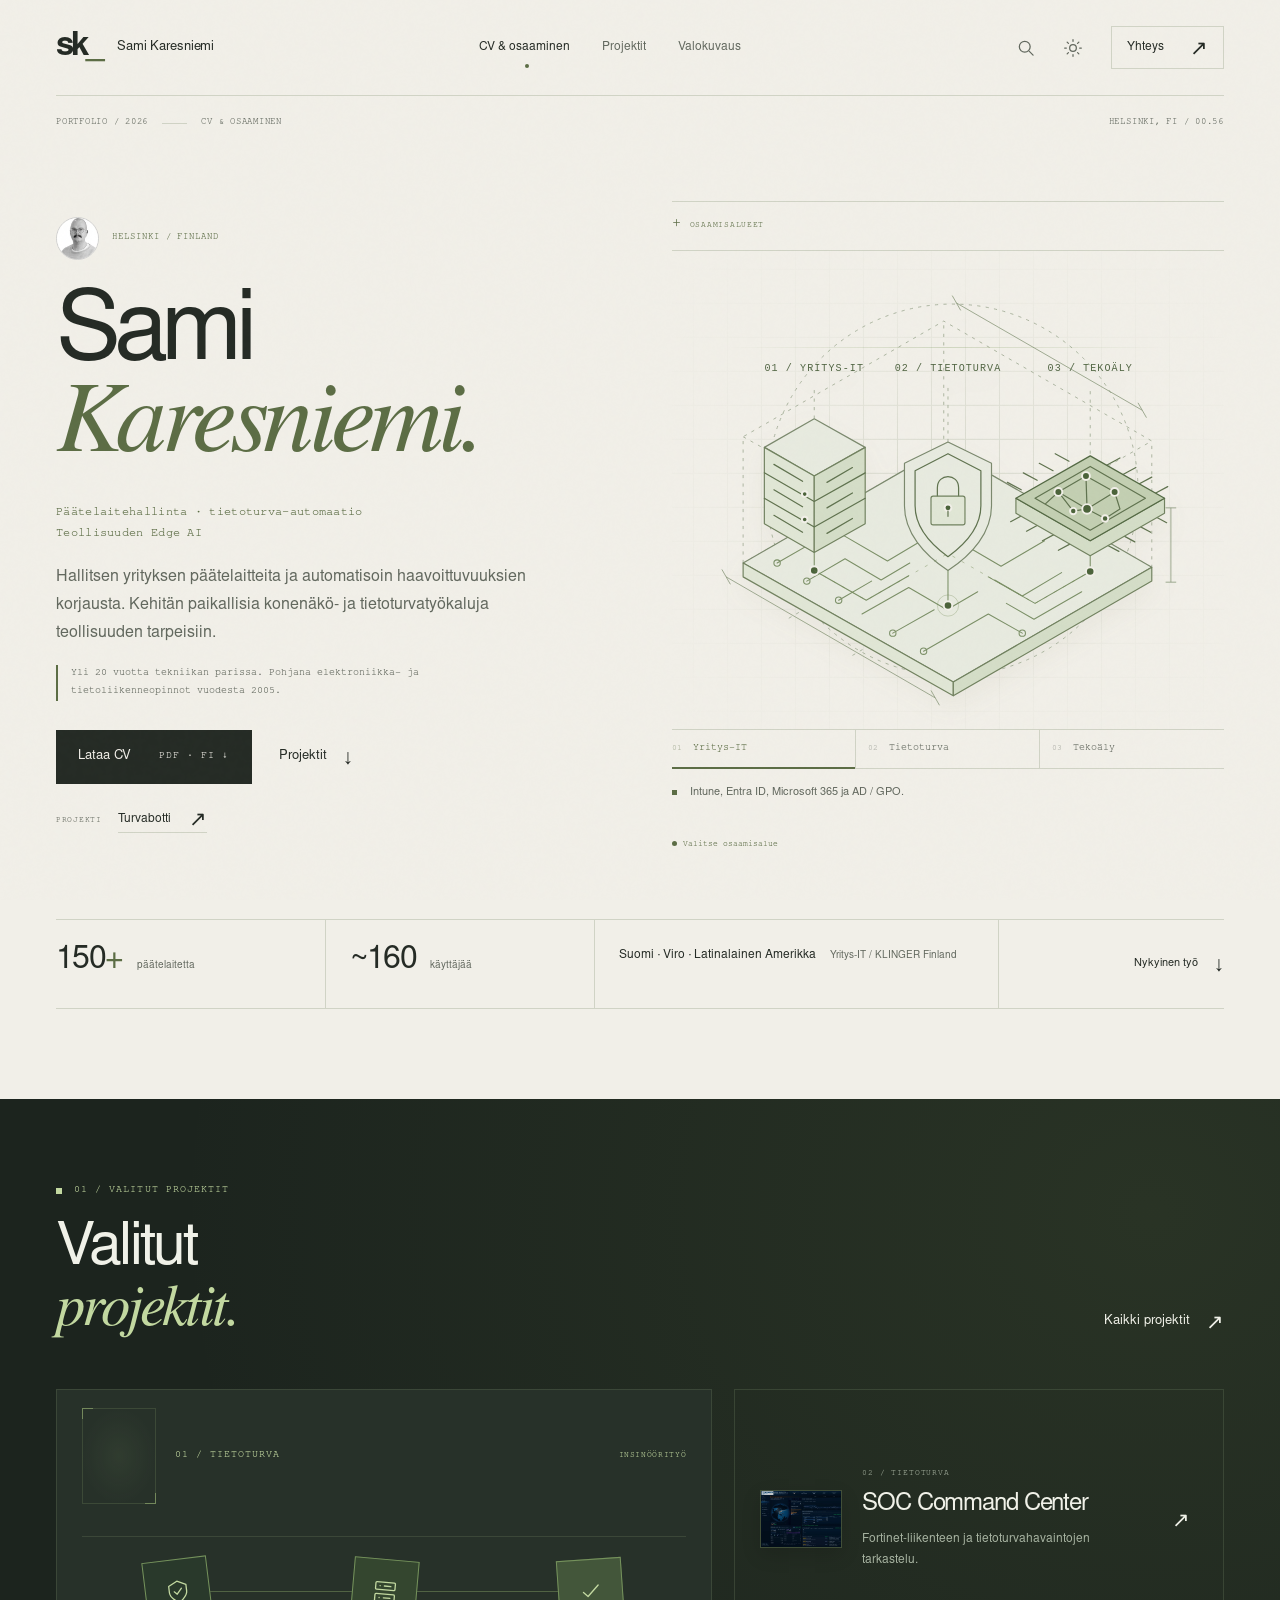
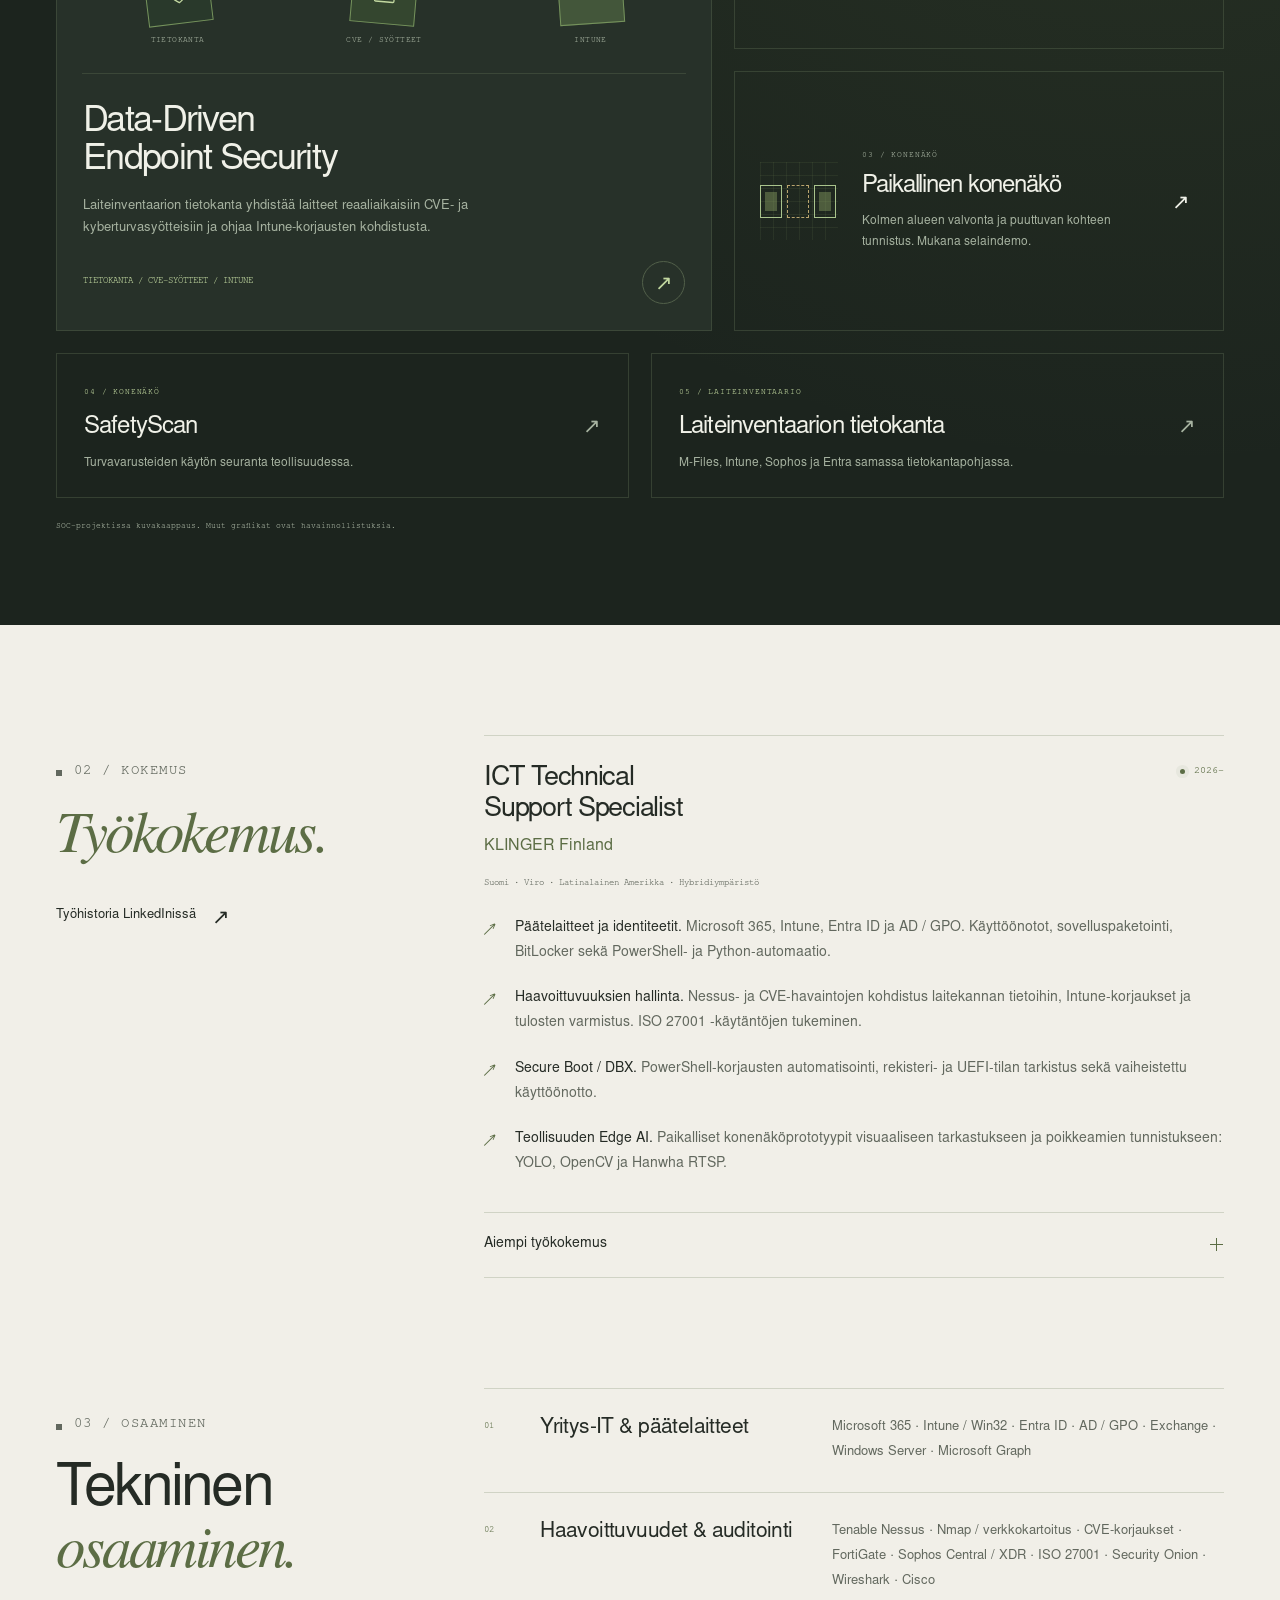
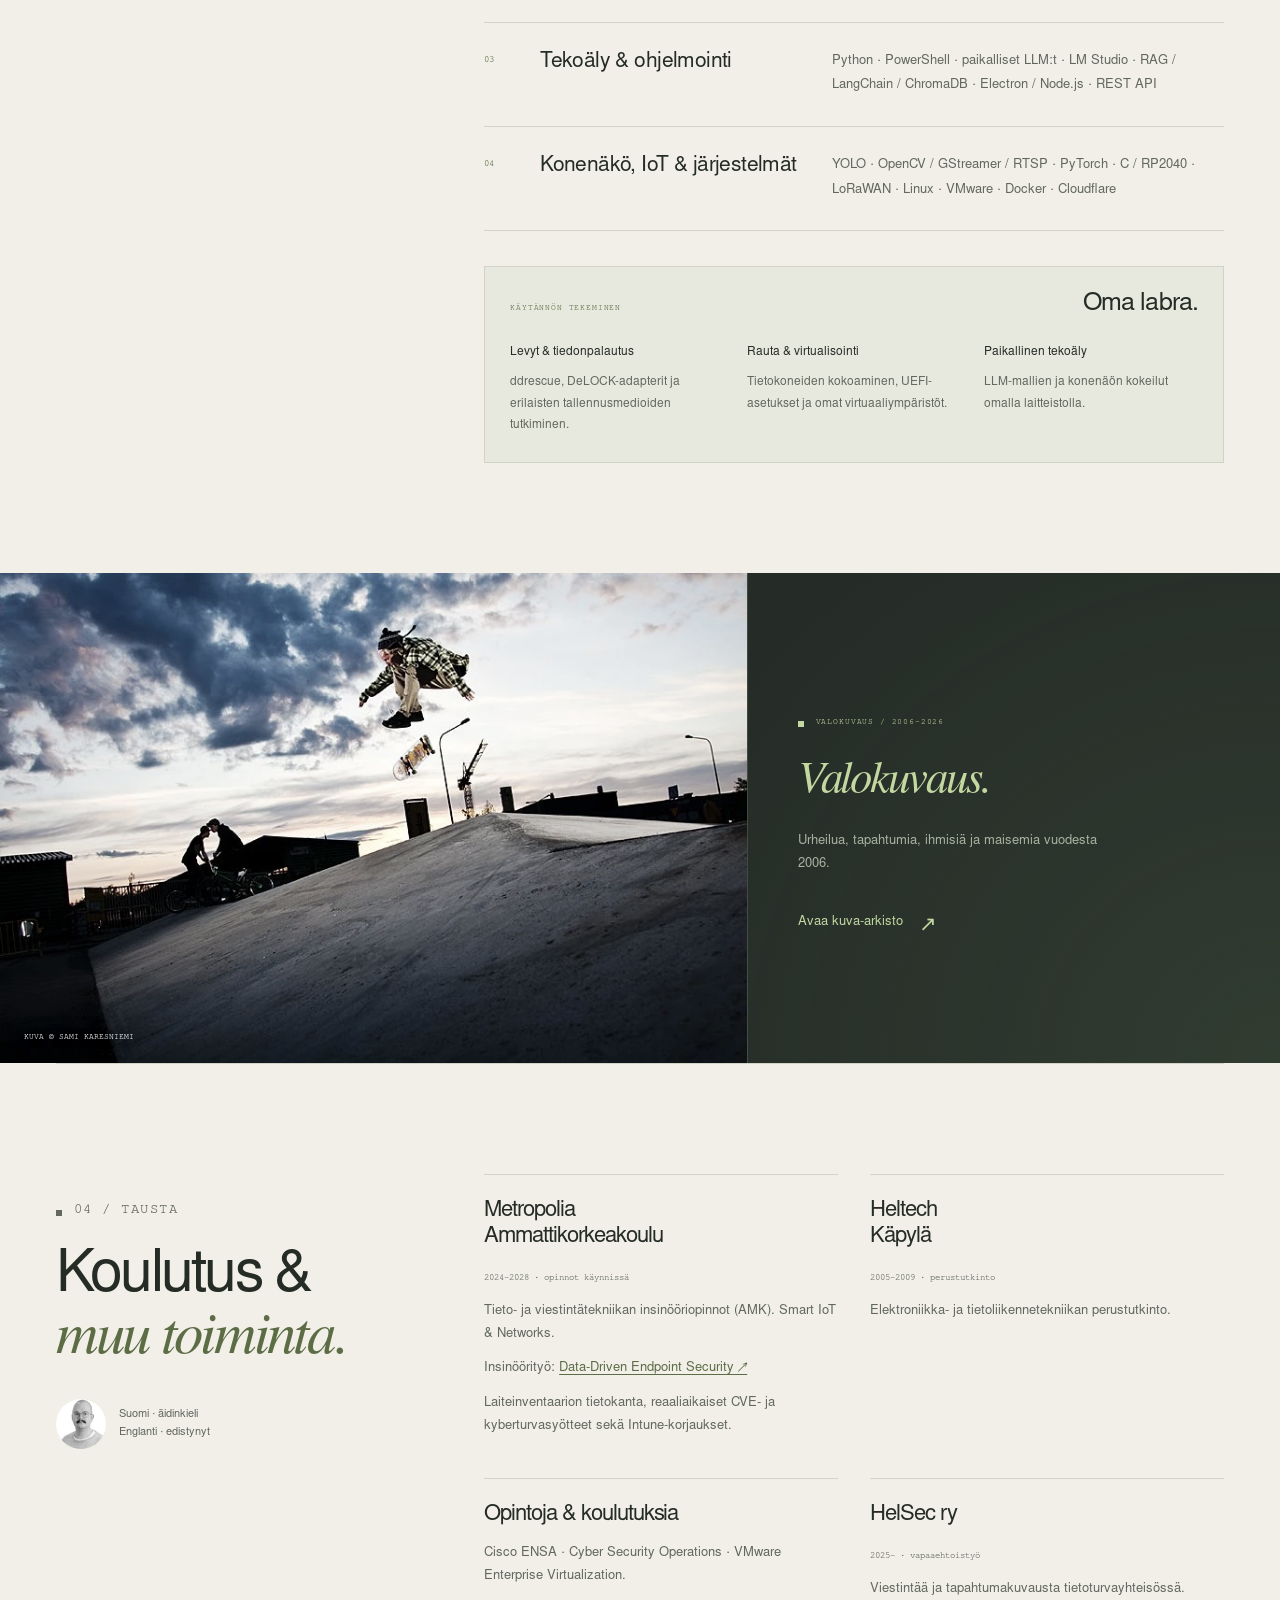
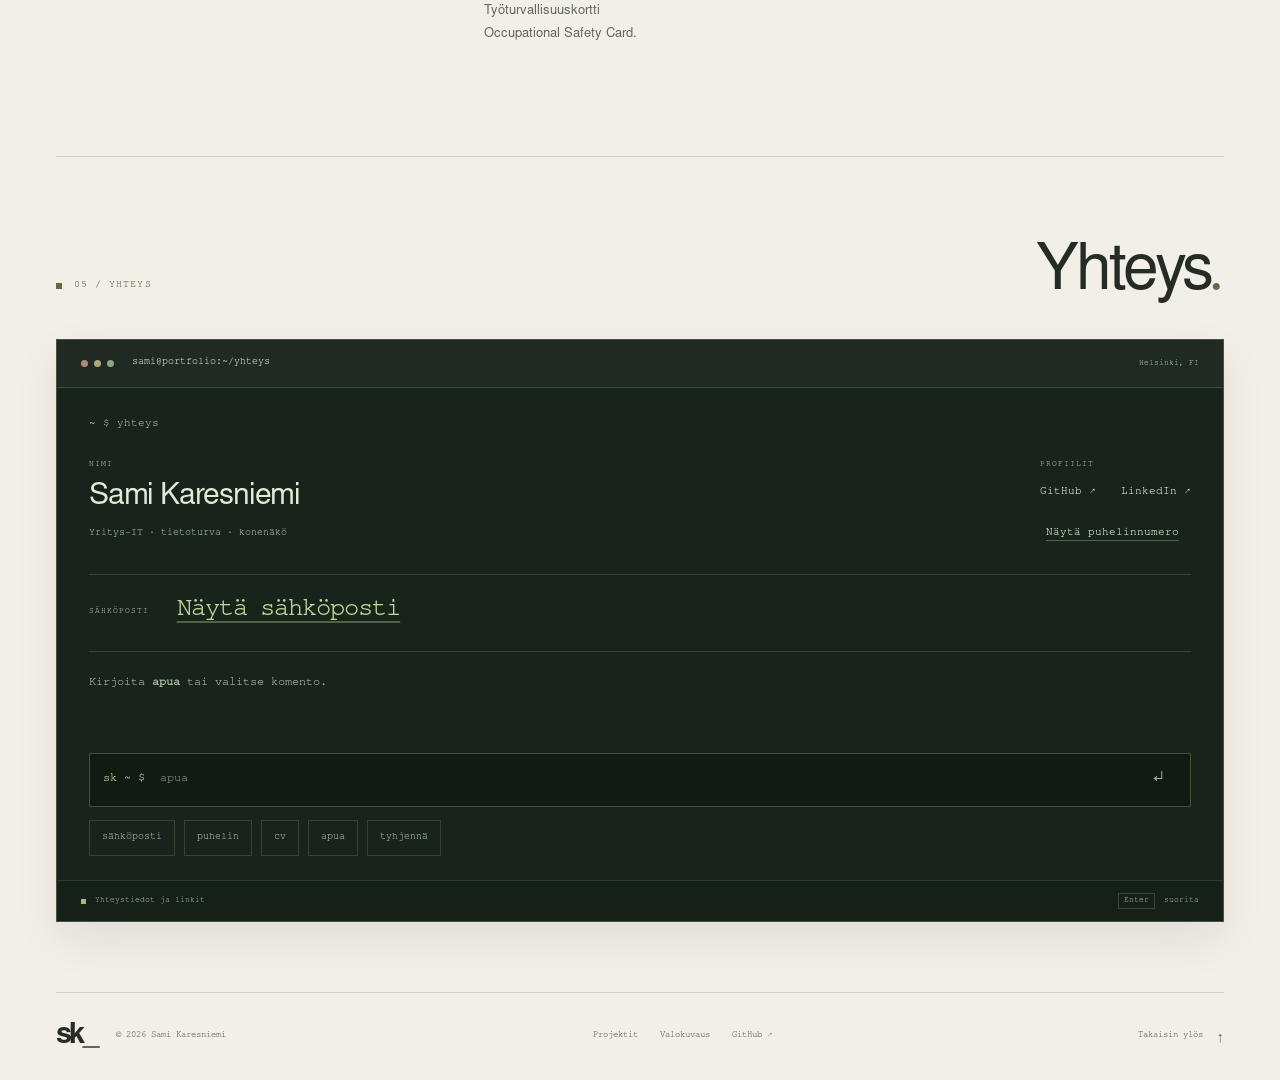
==== commit af342599: "fix hopefuly" ====
--- a/index.html
+++ b/index.html
@@ -1,13 +1,5 @@
 <!doctype html>
-<<<<<<< Updated upstream
 <html lang="fi"><head><meta charset="utf-8"><meta name="viewport" content="width=device-width,initial-scale=1"><meta name="theme-color" content="#f1efe8"><meta name="color-scheme" content="light dark"><title>Sami Karesniemi — Päätelaitehallinta, tietoturva &amp; Edge AI</title><meta name="description" content="Päätelaitehallinta, haavoittuvuuksien korjaus ja teollisuuden Edge AI. Sami Karesniemen CV, projektit ja valokuva-arkisto."><meta property="og:title" content="Sami Karesniemi — Päätelaitehallinta, tietoturva &amp; Edge AI"><meta property="og:description" content="Päätelaitehallinta, haavoittuvuuksien korjaus ja teollisuuden Edge AI. Sami Karesniemen CV, projektit ja valokuva-arkisto."><meta property="og:type" content="website"><meta property="og:locale" content="fi_FI"><link rel="icon" href="assets/favicon.svg" type="image/svg+xml"><link rel="preload" href="assets/fonts/sans.otf" as="font" type="font/otf" crossorigin><link rel="preload" href="assets/fonts/serif-italic.otf" as="font" type="font/otf" crossorigin><link rel="stylesheet" href="style.css?v=20261102-profile1"><link rel="stylesheet" href="contact-terminal.css?v=20261102-private1"><link rel="stylesheet" href="project-highlights.css?v=20261102-profile1"><link rel="stylesheet" href="security-scroll.css?v=20261102-4"><script>try{if(localStorage.getItem('sk-theme')==='dark')document.documentElement.dataset.theme='dark'}catch(e){}</script><link rel="stylesheet" href="fractal-navigation.css?v=20261106-1"><script src="page-lifecycle.js?v=20261106-1" defer></script><script src="fractal-geometry.js?v=20261106-1" defer></script><script src="fractal-navigation.js?v=20261106-1" defer></script><script src="common.js?v=20261106-1" defer></script><script src="contact-terminal.js?v=20261106-1" defer></script><script src="security-scroll.js?v=20261106-1" defer></script><noscript><style>.menu-toggle,.palette-toggle,.theme-toggle,.system-tabs,.filters,#load-more,.project-open,.project-preview,.phone-contact,.email-contact{display:none!important}@media(max-width:700px){.site-header{flex-wrap:wrap;padding-block:18px}.navigation{display:flex;position:static;flex-basis:100%;padding:15px 0 0;box-shadow:none;border:0;gap:5px;flex-direction:row;justify-content:space-between}.navigation>a{font-size:11px;padding:10px 0;border:0}.navigation>a[aria-current=page]::after{display:none}}</style></noscript></head><body class="home-page" id="alku"><a class="skip-link" href="#main">Siirry sisältöön</a><div class="progress-line" aria-hidden="true"></div>
-=======
-<<<<<<< HEAD
-<html lang="fi"><head><meta charset="utf-8"><meta name="viewport" content="width=device-width,initial-scale=1"><meta name="theme-color" content="#f1efe8"><meta name="color-scheme" content="light dark"><title>Sami Karesniemi — Päätelaitehallinta, tietoturva &amp; Edge AI</title><meta name="description" content="Päätelaitehallinta, haavoittuvuuksien korjaus ja teollisuuden Edge AI. Sami Karesniemen CV, projektit ja valokuva-arkisto."><meta property="og:title" content="Sami Karesniemi — Päätelaitehallinta, tietoturva &amp; Edge AI"><meta property="og:description" content="Päätelaitehallinta, haavoittuvuuksien korjaus ja teollisuuden Edge AI. Sami Karesniemen CV, projektit ja valokuva-arkisto."><meta property="og:type" content="website"><meta property="og:locale" content="fi_FI"><link rel="icon" href="assets/favicon.svg" type="image/svg+xml"><link rel="preload" href="assets/fonts/sans.otf" as="font" type="font/otf" crossorigin><link rel="preload" href="assets/fonts/serif-italic.otf" as="font" type="font/otf" crossorigin><link rel="stylesheet" href="style.css?v=20261102-profile1"><link rel="stylesheet" href="contact-terminal.css?v=20261102-private1"><link rel="stylesheet" href="project-highlights.css?v=20261102-profile1"><link rel="stylesheet" href="security-scroll.css?v=20261102-4"><script>try{if(localStorage.getItem('sk-theme')==='dark')document.documentElement.dataset.theme='dark'}catch(e){}</script><link rel="stylesheet" href="fractal-navigation.css?v=20261106-1"><script src="page-lifecycle.js?v=20261106-1" defer></script><script src="fractal-geometry.js?v=20261106-1" defer></script><script src="fractal-navigation.js?v=20261106-1" defer></script><script src="common.js?v=20261106-1" defer></script><script src="contact-terminal.js?v=20261106-1" defer></script><script src="security-scroll.js?v=20261106-1" defer></script><noscript><style>.menu-toggle,.palette-toggle,.theme-toggle,.system-tabs,.filters,#load-more,.project-open,.project-preview,.phone-contact,.email-contact{display:none!important}@media(max-width:700px){.site-header{flex-wrap:wrap;padding-block:18px}.navigation{display:flex;position:static;flex-basis:100%;padding:15px 0 0;box-shadow:none;border:0;gap:5px;flex-direction:row;justify-content:space-between}.navigation>a{font-size:11px;padding:10px 0;border:0}.navigation>a[aria-current=page]::after{display:none}}</style></noscript></head><body class="home-page" id="alku"><a class="skip-link" href="#main">Siirry sisältöön</a><div class="progress-line" aria-hidden="true"></div>
-=======
-<html lang="fi"><head><meta charset="utf-8"><meta name="viewport" content="width=device-width,initial-scale=1"><meta name="theme-color" content="#f1efe8"><meta name="color-scheme" content="light dark"><title>Sami Karesniemi — Päätelaitehallinta, tietoturva &amp; Edge AI</title><meta name="description" content="Päätelaitehallinta, haavoittuvuuksien korjaus ja teollisuuden Edge AI. Sami Karesniemen CV, projektit ja valokuva-arkisto."><meta property="og:title" content="Sami Karesniemi — Päätelaitehallinta, tietoturva &amp; Edge AI"><meta property="og:description" content="Päätelaitehallinta, haavoittuvuuksien korjaus ja teollisuuden Edge AI. Sami Karesniemen CV, projektit ja valokuva-arkisto."><meta property="og:type" content="website"><meta property="og:locale" content="fi_FI"><link rel="icon" href="assets/favicon.svg" type="image/svg+xml"><link rel="preload" href="assets/fonts/sans.otf" as="font" type="font/otf" crossorigin><link rel="preload" href="assets/fonts/serif-italic.otf" as="font" type="font/otf" crossorigin><link rel="stylesheet" href="style.css?v=20261102-profile1"><link rel="stylesheet" href="contact-terminal.css?v=20261102-private1"><link rel="stylesheet" href="project-highlights.css?v=20261102-profile1"><link rel="stylesheet" href="security-scroll.css?v=20261102-4"><script>try{if(localStorage.getItem('sk-theme')==='dark')document.documentElement.dataset.theme='dark'}catch(e){}</script><script src="common.js?v=20261102-profile1" defer></script><script src="contact-terminal.js?v=20261102-profile1" defer></script><script src="security-scroll.js?v=20261102-spread2" defer></script><noscript><style>.menu-toggle,.palette-toggle,.theme-toggle,.system-tabs,.filters,#load-more,.project-open,.project-preview,.phone-contact,.email-contact{display:none!important}@media(max-width:700px){.site-header{flex-wrap:wrap;padding-block:18px}.navigation{display:flex;position:static;flex-basis:100%;padding:15px 0 0;box-shadow:none;border:0;gap:5px;flex-direction:row;justify-content:space-between}.navigation>a{font-size:11px;padding:10px 0;border:0}.navigation>a[aria-current=page]::after{display:none}}</style></noscript></head><body class="home-page" id="alku"><a class="skip-link" href="#main">Siirry sisältöön</a><div class="progress-line" aria-hidden="true"></div>
->>>>>>> 5769209a68eb77c3d51b96ada92da984e22aa513
->>>>>>> Stashed changes
  <header class="site-header wrap"><a class="brand" href="index.html" aria-label="Sami Karesniemi, etusivu"><span class="brand-symbol">sk<span>_</span></span><span class="brand-name">Sami Karesniemi</span></a>
  <nav id="navigation" class="navigation" aria-label="Päänavigaatio"><a href="index.html" aria-current="page">CV & osaaminen</a><a href="ai.html">Projektit</a><a href="photography.html">Valokuvaus</a></nav>
  <div class="nav-actions"><button class="icon-button palette-toggle" aria-label="Etsi tai siirry sivulle. Pikanäppäin Ctrl K" title="Siirry · Ctrl K"><svg class="icon" viewBox="0 0 24 24" aria-hidden="true"><circle cx="10.5" cy="10.5" r="6.5"/><path d="m16 16 4.5 4.5"/></svg></button><button class="icon-button theme-toggle" aria-label="Ota tumma teema käyttöön" title="Vaihda teemaa"><svg class="icon" viewBox="0 0 24 24" aria-hidden="true"><circle cx="12" cy="12" r="4"/><path d="M12 2v2m0 16v2M2 12h2m16 0h2M5 5l1.5 1.5m11 11L19 19M5 19l1.5-1.5m11-11L19 5"/></svg></button><a class="nav-contact" href="index.html#yhteys">Yhteys <span class="arrow" aria-hidden="true">↗</span></a><button class="menu-toggle" aria-expanded="false" aria-controls="navigation">Valikko <span aria-hidden="true">＋</span></button></div></header><div class="page-meta wrap"><div class="page-meta-left"><span>Portfolio / 2026</span><span class="tiny-line" aria-hidden="true"></span><span>CV & OSAAMINEN</span></div><span>Helsinki, FI <span class="clock" aria-label="Helsingin paikallinen aika"></span></span></div><main id="main" tabindex="-1"><section class="hero wrap" aria-labelledby="resume-name"><div class="hero-intro"><div class="identity"><img src="assets/sami-160.webp" width="43" height="43" alt="Sami Karesniemi"><div><p class="micro">Helsinki / Finland</p></div></div><h1 id="resume-name">Sami<em>Karesniemi.</em></h1><p class="hero-role">Päätelaitehallinta · tietoturva-automaatio<br>Teollisuuden Edge AI</p><p class="hero-lead">Hallitsen yrityksen päätelaitteita ja automatisoin haavoittuvuuksien korjausta. Kehitän paikallisia konenäkö- ja tietoturvatyökaluja teollisuuden tarpeisiin.</p><p class="hero-background">Yli 20 vuotta tekniikan parissa. Pohjana elektroniikka- ja tietoliikenneopinnot vuodesta 2005.</p><div class="hero-actions"><a class="button primary" href="assets/documents/sami-karesniemi-cv-20261102-v2.pdf" download="Sami_Karesniemi_CV.pdf">Lataa CV <span class="micro" style="color:inherit">PDF · FI ↓</span></a><a class="text-link" href="#projektit">Projektit <span class="arrow" aria-hidden="true">↓</span></a></div><p class="cv-project-link"><span>Projekti</span><a href="https://turvabotti.com/" target="_blank" rel="noopener noreferrer">Turvabotti <span class="arrow" aria-hidden="true">↗</span></a></p></div><figure class="system-panel" aria-labelledby="system-caption"><div class="system-topline"><span class="system-id">Osaamisalueet</span></div><div class="system-stage" data-mode="all"><div aria-hidden="true"><svg xmlns="http://www.w3.org/2000/svg" class="system-drawing system-mark" viewBox="0 0 520 450" fill="none">
@@ -80,12 +72,4 @@
     <rect class="face" x="373" y="273" width="32" height="27" rx="2"/>
     <circle class="point" cx="389" cy="284" r="3.2"/>
     <path class="wire" d="M389 287V292"/>
-<<<<<<< Updated upstream
-    </svg></span><span>01 / TIETOTURVA</span></span><span class="case-state">INSINÖÖRITYÖ</span></div><div class="pipeline" aria-label="Laiteinventaarion tietokanta, reaaliaikaiset CVE- ja kyberturvasyötteet, Intune-korjaus"><div class="pipeline-node"><span class="node-shape"><svg class="icon" viewBox="0 0 24 24" aria-hidden="true"><path d="m12 2 8 4v6c0 5-8 10-8 10S4 17 4 12V6l8-4Z"/><path d="m8.5 11.5 2.5 2.5 4.5-5"/></svg></span><span>TIETOKANTA</span></div><div class="pipeline-node"><span class="node-shape"><svg class="icon" viewBox="0 0 24 24" aria-hidden="true"><rect x="3" y="3" width="18" height="7" rx="1"/><rect x="3" y="14" width="18" height="7" rx="1"/><path d="M7 6.5h.1M7 17.5h.1M11 6.5h6M11 17.5h6"/></svg></span><span>CVE / SYÖTTEET</span></div><div class="pipeline-node"><span class="node-shape"><svg class="icon" viewBox="0 0 24 24" aria-hidden="true"><path d="m5 12 4 4L19 6"/></svg></span><span>INTUNE</span></div></div><div class="case-title"><h3>Data-Driven<br>Endpoint Security</h3><p>Laiteinventaarion tietokanta yhdistää laitteet reaaliaikaisiin CVE- ja kyberturvasyötteisiin ja ohjaa Intune-korjausten kohdistusta.</p><div class="case-link-row"><span>TIETOKANTA / CVE-SYÖTTEET / INTUNE</span><span class="round-arrow"><span class="arrow" aria-hidden="true">↗</span></span></div></div></a><div class="side-work"><a class="case-small reveal" href="ai.html#soc"><img class="case-preview" src="assets/projects/soc-command-center-preview.webp" width="82" height="58" alt="" loading="lazy"><div><p class="micro">02 / TIETOTURVA</p><h3>SOC Command Center</h3><p>Fortinet-liikenteen ja tietoturvahavaintojen tarkastelu.</p></div><span class="arrow" aria-hidden="true">↗</span></a><a class="case-small reveal" href="ai.html#vision"><div class="mini-vision" aria-hidden="true"><i></i><i></i><i></i></div><div><p class="micro">03 / KONENÄKÖ</p><h3>Paikallinen konenäkö</h3><p>Kolmen alueen valvonta ja puuttuvan kohteen tunnistus. Mukana selaindemo.</p></div><span class="arrow" aria-hidden="true">↗</span></a></div></div><div class="project-priorities"><a class="priority-project" href="ai.html#safety"><div><span class="micro">04 / KONENÄKÖ</span><h3>SafetyScan</h3><p>Turvavarusteiden käytön seuranta teollisuudessa.</p></div><span class="arrow" aria-hidden="true">↗</span></a><a class="priority-project" href="ai.html#asset"><div><span class="micro">05 / LAITEINVENTAARIO</span><h3>Laiteinventaarion tietokanta</h3><p>M-Files, Intune, Sophos ja Entra samassa tietokantapohjassa.</p></div><span class="arrow" aria-hidden="true">↗</span></a></div><div class="projects-caption"><span>SOC-projektissa kuvakaappaus. Muut grafiikat ovat havainnollistuksia.</span></div></div></section><section class="section wrap section-title-side" id="tyokokemus" aria-labelledby="career-title"><div class="side-heading reveal"><p class="eyebrow">02 / Kokemus</p><h2 id="career-title"><em>Työkokemus.</em></h2><a class="text-link" href="https://www.linkedin.com/in/sami-karesniemi/" target="_blank" rel="noopener noreferrer">Työhistoria LinkedInissä <span class="arrow" aria-hidden="true">↗</span></a></div><div class="reveal"><article class="career" id="nykyinen-tyo"><div class="career-heading"><div><h3>ICT Technical<br>Support Specialist</h3><p class="career-company">KLINGER Finland</p></div><span class="date current-date">2026–</span></div><p class="scope">Suomi · Viro · Latinalainen Amerikka · Hybridiympäristö</p><ul class="career-points"><li><span><strong>Päätelaitteet ja identiteetit.</strong> Microsoft 365, Intune, Entra ID ja AD / GPO. Käyttöönotot, sovelluspaketointi, BitLocker sekä PowerShell- ja Python-automaatio.</span></li><li><span><strong>Haavoittuvuuksien hallinta.</strong> Nessus- ja CVE-havaintojen kohdistus laitekannan tietoihin, Intune-korjaukset ja tulosten varmistus. ISO 27001 -käytäntöjen tukeminen.</span></li><li><span><strong>Secure Boot / DBX.</strong> PowerShell-korjausten automatisointi, rekisteri- ja UEFI-tilan tarkistus sekä vaiheistettu käyttöönotto.</span></li><li><span><strong>Teollisuuden Edge AI.</strong> Paikalliset konenäköprototyypit visuaaliseen tarkastukseen ja poikkeamien tunnistukseen: YOLO, OpenCV ja Hanwha RTSP.</span></li></ul></article><details class="earlier-career"><summary>Aiempi työkokemus<span class="plus" aria-hidden="true"></span></summary><div><article class="compact-job"><span class="date">2022–2024</span><div><h4>Aluevastuuhenkilö & kuljettaja</h4><p>Kuljetusliike L & L Oy. Jakelun koordinointi, uusien työntekijöiden perehdytys ja Postin KAMU-järjestelmän käyttöönotto kentällä.</p></div></article><article class="compact-job"><span class="date">Videotuotannot</span><div><h4>Kuvaaja, editoija & lavastaja</h4><p>MVP74. TV- ja musiikkivideoiden kuvaus, editointi ja lavastus.</p></div></article><article class="compact-job"><span class="date">Aiempi ura</span><div><h4>Logistiikka & asiakaspalvelu</h4><p>Noin 15 vuoden kokemus kuljetuksista, asiakaspalvelusta ja työstä kentällä, muun muassa Alihankkija Oy:ssä ja Taksi Helsingissä.</p></div></article><article class="compact-job"><span class="date">2006–</span><div><h4>Valokuvaus</h4><p>Urheilua, tapahtumia, ihmisiä ja maisemia. <a href="photography.html">Avaa kuva-arkisto ↗</a></p></div></article></div></details></div></section><section class="section skills-section wrap section-title-side" id="osaaminen" aria-labelledby="skills-title"><div class="side-heading reveal"><p class="eyebrow">03 / Osaaminen</p><h2 id="skills-title">Tekninen<br><em>osaaminen.</em></h2></div><div class="reveal"><div class="skills-list"><article class="skill-row"><span class="skill-number">01</span><h3>Yritys-IT & päätelaitteet</h3><p>Microsoft 365 · Intune / Win32 · Entra ID · AD / GPO · Exchange · Windows Server · Microsoft Graph</p></article><article class="skill-row"><span class="skill-number">02</span><h3>Haavoittuvuudet & auditointi</h3><p>Tenable Nessus · Nmap / verkkokartoitus · CVE-korjaukset · FortiGate · Sophos Central / XDR · ISO 27001 · Security Onion · Wireshark · Cisco</p></article><article class="skill-row"><span class="skill-number">03</span><h3>Tekoäly & ohjelmointi</h3><p>Python · PowerShell · paikalliset LLM:t · LM Studio · RAG / LangChain / ChromaDB · Electron / Node.js · REST API</p></article><article class="skill-row"><span class="skill-number">04</span><h3>Konenäkö, IoT & järjestelmät</h3><p>YOLO · OpenCV / GStreamer / RTSP · PyTorch · C / RP2040 · LoRaWAN · Linux · VMware · Docker · Cloudflare</p></article></div><aside class="personal-lab" aria-labelledby="lab-title"><div class="personal-lab-heading"><span class="micro">Käytännön tekeminen</span><h3 id="lab-title">Oma labra.</h3></div><div class="personal-lab-grid"><p><strong>Levyt & tiedonpalautus</strong>ddrescue, DeLOCK-adapterit ja erilaisten tallennusmedioiden tutkiminen.</p><p><strong>Rauta & virtualisointi</strong>Tietokoneiden kokoaminen, UEFI-asetukset ja omat virtuaaliympäristöt.</p><p><strong>Paikallinen tekoäly</strong>LLM-mallien ja konenäön kokeilut omalla laitteistolla.</p></div></aside></div></section><section class="visual-break" aria-labelledby="photo-preview-title"><div class="visual-break-image"><img src="assets/photo-skate.webp" width="800" height="533" loading="lazy" decoding="async" alt="Rullalautailija ilmassa iltataivasta vasten."><span class="image-coordinate">KUVA © SAMI KARESNIEMI</span></div><div class="visual-break-copy"><p class="eyebrow">Valokuvaus / 2006–2026</p><h2 id="photo-preview-title"><em>Valokuvaus.</em></h2><p>Urheilua, tapahtumia, ihmisiä ja maisemia vuodesta 2006.</p><a class="text-link" href="photography.html">Avaa kuva-arkisto <span class="arrow" aria-hidden="true">↗</span></a></div></section><section class="section wrap section-title-side education-section" id="koulutus" aria-labelledby="education-title"><div class="side-heading reveal"><span id="tausta"></span><p class="eyebrow">04 / Tausta</p><h2 id="education-title">Koulutus &<br><em>muu toiminta.</em></h2><div class="portrait-note"><img src="assets/sami-160.webp" width="50" height="50" alt="" loading="lazy"><p>Suomi · äidinkieli<br>Englanti · edistynyt</p></div></div><div class="education-grid reveal"><article><h3>Metropolia<br>Ammattikorkeakoulu</h3><span class="date">2024–2028 · opinnot käynnissä</span><p>Tieto- ja viestintätekniikan insinööriopinnot (AMK). Smart IoT & Networks.</p><p>Insinöörityö: <a class="inline-link" href="ai.html#thesis">Data-Driven Endpoint Security ↗</a></p><p>Laiteinventaarion tietokanta, reaaliaikaiset CVE- ja kyberturvasyötteet sekä Intune-korjaukset.</p></article><article><h3>Heltech<br>Käpylä</h3><span class="date">2005–2009 · perustutkinto</span><p>Elektroniikka- ja tietoliikennetekniikan perustutkinto.</p></article><article><h3>Opintoja & koulutuksia</h3><p>Cisco ENSA · Cyber Security Operations · VMware Enterprise Virtualization.</p><p>Työturvallisuuskortti<br><span lang="en">Occupational Safety Card</span>.</p></article><article><h3>HelSec ry</h3><span class="date">2025– · vapaaehtoistyö</span><p>Viestintää ja tapahtumakuvausta tietoturvayhteisössä.</p></article></div></section><section class="contact-section wrap contact-terminal" id="yhteys" aria-labelledby="contact-title"><div class="terminal-section-heading"><p class="eyebrow">05 / Yhteys</p><h2 id="contact-title">Yhteys<em>.</em></h2></div><div class="terminal-window"><div class="terminal-bar"><span class="terminal-lights" aria-hidden="true"><i></i><i></i><i></i></span><span class="terminal-path">sami@portfolio:~/yhteys</span><span class="terminal-location">Helsinki, FI</span></div><div class="terminal-body"><p class="terminal-invocation" aria-hidden="true"><span>~</span> $ yhteys</p><div class="terminal-contact-grid"><div><p class="terminal-label">Nimi</p><p class="terminal-name">Sami Karesniemi</p><p class="terminal-role">Yritys-IT · tietoturva · konenäkö</p></div><div class="terminal-directory"><p class="terminal-label">Profiilit</p><div class="terminal-socials"><a href="https://github.com/SamiKares" target="_blank" rel="noopener noreferrer">GitHub ↗</a><a href="https://www.linkedin.com/in/sami-karesniemi/" target="_blank" rel="noopener noreferrer">LinkedIn ↗</a></div><span class="phone-contact" aria-live="polite"><button class="phone-reveal" data-reveal-phone>Näytä puhelinnumero</button></span></div></div><div class="contact-email-row"><span class="terminal-label">Sähköposti</span><span class="email-contact" aria-live="polite"><button class="email-reveal" data-reveal-email aria-label="Näytä sähköpostiosoite">Näytä sähköposti</button></span><noscript><span class="terminal-muted">Yhteystietojen avaaminen vaatii JavaScriptin.</span></noscript><button class="copy-email" data-copy hidden aria-label="Kopioi sähköpostiosoite"><svg class="icon" viewBox="0 0 24 24" aria-hidden="true"><rect x="8" y="8" width="12" height="12" rx="1"/><path d="M16 8V4H4v12h4"/></svg><span>Kopioi osoite</span></button></div><div class="terminal-session" hidden><div class="terminal-output" role="log" aria-label="Terminaalin vastaukset" aria-live="polite" aria-relevant="additions text"><p class="terminal-hint">Kirjoita <strong>apua</strong> tai valitse komento.</p></div><form class="terminal-command"><label class="sr-only" for="contact-command">Yhteystietoterminaalin komento</label><span class="terminal-prompt" aria-hidden="true">sk ~ $</span><input id="contact-command" name="command" type="text" placeholder="apua" autocomplete="off" autocapitalize="off" spellcheck="false" maxlength="80" enterkeyhint="go"><button type="submit" aria-label="Suorita yhteystietokomento">↵</button></form><div class="terminal-shortcuts" role="group" aria-label="Pikakomennot"><button type="button" data-terminal-command="sähköposti">sähköposti</button><button type="button" data-terminal-command="puhelin">puhelin</button><button type="button" data-terminal-command="cv">cv</button><button type="button" data-terminal-command="apua">apua</button><button type="button" data-terminal-command="tyhjennä">tyhjennä</button></div></div></div><div class="terminal-footer"><span class="terminal-dot" aria-hidden="true"></span><span>Yhteystiedot ja linkit</span><kbd class="terminal-keyhint">Enter</kbd><span class="terminal-keyhint">suorita</span></div></div></section><p class="print-contact" style="display:none">Sami Karesniemi · GitHub: SamiKares · LinkedIn: sami-karesniemi</p></main><footer class="site-footer wrap"><div class="footer-brand"><a class="brand-symbol" href="index.html" aria-label="Etusivu">sk<span>_</span></a><span>© 2026 Sami Karesniemi</span></div><nav class="footer-nav" aria-label="Alatunniste"><a href="ai.html">Projektit</a><a href="photography.html">Valokuvaus</a><a href="https://github.com/SamiKares" target="_blank" rel="noopener noreferrer">GitHub ↗</a></nav><a class="back-top" href="#alku">Takaisin ylös <span class="arrow" aria-hidden="true">↑</span></a></footer><dialog id="palette" class="palette" aria-label="Etsi tai siirry"><div class="palette-search"><svg class="icon" viewBox="0 0 24 24" aria-hidden="true"><circle cx="10.5" cy="10.5" r="6.5"/><path d="m16 16 4.5 4.5"/></svg><label class="sr-only" for="palette-input">Etsi sivuja ja projekteja</label><input id="palette-input" type="search" placeholder="Minne seuraavaksi?" autocomplete="off"><button data-close-dialog aria-label="Sulje haku">Esc</button></div><p class="palette-label">SIVUT & PROJEKTIT</p><ul class="palette-results" id="palette-results"></ul><div class="palette-foot"><span>↑ ↓ selaa · Enter avaa</span><span>Ctrl / ⌘ K avaa</span></div></dialog><div class="toast" role="status" aria-live="polite"></div></body></html>
-=======
-<<<<<<< HEAD
-    </svg></span><span>01 / TIETOTURVA</span></span><span class="case-state">INSINÖÖRITYÖ</span></div><div class="pipeline" aria-label="Laiteinventaarion tietokanta, reaaliaikaiset CVE- ja kyberturvasyötteet, Intune-korjaus"><div class="pipeline-node"><span class="node-shape"><svg class="icon" viewBox="0 0 24 24" aria-hidden="true"><path d="m12 2 8 4v6c0 5-8 10-8 10S4 17 4 12V6l8-4Z"/><path d="m8.5 11.5 2.5 2.5 4.5-5"/></svg></span><span>TIETOKANTA</span></div><div class="pipeline-node"><span class="node-shape"><svg class="icon" viewBox="0 0 24 24" aria-hidden="true"><rect x="3" y="3" width="18" height="7" rx="1"/><rect x="3" y="14" width="18" height="7" rx="1"/><path d="M7 6.5h.1M7 17.5h.1M11 6.5h6M11 17.5h6"/></svg></span><span>CVE / SYÖTTEET</span></div><div class="pipeline-node"><span class="node-shape"><svg class="icon" viewBox="0 0 24 24" aria-hidden="true"><path d="m5 12 4 4L19 6"/></svg></span><span>INTUNE</span></div></div><div class="case-title"><h3>Data-Driven<br>Endpoint Security</h3><p>Laiteinventaarion tietokanta yhdistää laitteet reaaliaikaisiin CVE- ja kyberturvasyötteisiin ja ohjaa Intune-korjausten kohdistusta.</p><div class="case-link-row"><span>TIETOKANTA / CVE-SYÖTTEET / INTUNE</span><span class="round-arrow"><span class="arrow" aria-hidden="true">↗</span></span></div></div></a><div class="side-work"><a class="case-small reveal" href="ai.html#soc"><img class="case-preview" src="assets/projects/soc-command-center-preview.webp" width="82" height="58" alt="" loading="lazy"><div><p class="micro">02 / TIETOTURVA</p><h3>SOC Command Center</h3><p>Fortinet-liikenteen ja tietoturvahavaintojen tarkastelu.</p></div><span class="arrow" aria-hidden="true">↗</span></a><a class="case-small reveal" href="ai.html#vision"><div class="mini-vision" aria-hidden="true"><i></i><i></i><i></i></div><div><p class="micro">03 / KONENÄKÖ</p><h3>Paikallinen konenäkö</h3><p>Kolmen alueen valvonta ja puuttuvan kohteen tunnistus. Mukana selaindemo.</p></div><span class="arrow" aria-hidden="true">↗</span></a></div></div><div class="project-priorities"><a class="priority-project" href="ai.html#safety"><div><span class="micro">04 / KONENÄKÖ</span><h3>SafetyScan</h3><p>Turvavarusteiden käytön seuranta teollisuudessa.</p></div><span class="arrow" aria-hidden="true">↗</span></a><a class="priority-project" href="ai.html#asset"><div><span class="micro">05 / LAITEINVENTAARIO</span><h3>Laiteinventaarion tietokanta</h3><p>M-Files, Intune, Sophos ja Entra samassa tietokantapohjassa.</p></div><span class="arrow" aria-hidden="true">↗</span></a></div><div class="projects-caption"><span>SOC-projektissa kuvakaappaus. Muut grafiikat ovat havainnollistuksia.</span></div></div></section><section class="section wrap section-title-side" id="tyokokemus" aria-labelledby="career-title"><div class="side-heading reveal"><p class="eyebrow">02 / Kokemus</p><h2 id="career-title"><em>Työkokemus.</em></h2><a class="text-link" href="https://www.linkedin.com/in/sami-karesniemi/" target="_blank" rel="noopener noreferrer">Työhistoria LinkedInissä <span class="arrow" aria-hidden="true">↗</span></a></div><div class="reveal"><article class="career" id="nykyinen-tyo"><div class="career-heading"><div><h3>ICT Technical<br>Support Specialist</h3><p class="career-company">KLINGER Finland</p></div><span class="date current-date">2026–</span></div><p class="scope">Suomi · Viro · Latinalainen Amerikka · Hybridiympäristö</p><ul class="career-points"><li><span><strong>Päätelaitteet ja identiteetit.</strong> Microsoft 365, Intune, Entra ID ja AD / GPO. Käyttöönotot, sovelluspaketointi, BitLocker sekä PowerShell- ja Python-automaatio.</span></li><li><span><strong>Haavoittuvuuksien hallinta.</strong> Nessus- ja CVE-havaintojen kohdistus laitekannan tietoihin, Intune-korjaukset ja tulosten varmistus. ISO 27001 -käytäntöjen tukeminen.</span></li><li><span><strong>Secure Boot / DBX.</strong> PowerShell-korjausten automatisointi, rekisteri- ja UEFI-tilan tarkistus sekä vaiheistettu käyttöönotto.</span></li><li><span><strong>Teollisuuden Edge AI.</strong> Paikalliset konenäköprototyypit visuaaliseen tarkastukseen ja poikkeamien tunnistukseen: YOLO, OpenCV ja Hanwha RTSP.</span></li></ul></article><details class="earlier-career"><summary>Aiempi työkokemus<span class="plus" aria-hidden="true"></span></summary><div><article class="compact-job"><span class="date">2022–2024</span><div><h4>Aluevastuuhenkilö & kuljettaja</h4><p>Kuljetusliike L & L Oy. Jakelun koordinointi, uusien työntekijöiden perehdytys ja Postin KAMU-järjestelmän käyttöönotto kentällä.</p></div></article><article class="compact-job"><span class="date">Videotuotannot</span><div><h4>Kuvaaja, editoija & lavastaja</h4><p>MVP74. TV- ja musiikkivideoiden kuvaus, editointi ja lavastus.</p></div></article><article class="compact-job"><span class="date">Aiempi ura</span><div><h4>Logistiikka & asiakaspalvelu</h4><p>Noin 15 vuoden kokemus kuljetuksista, asiakaspalvelusta ja työstä kentällä, muun muassa Alihankkija Oy:ssä ja Taksi Helsingissä.</p></div></article><article class="compact-job"><span class="date">2006–</span><div><h4>Valokuvaus</h4><p>Urheilua, tapahtumia, ihmisiä ja maisemia. <a href="photography.html">Avaa kuva-arkisto ↗</a></p></div></article></div></details></div></section><section class="section skills-section wrap section-title-side" id="osaaminen" aria-labelledby="skills-title"><div class="side-heading reveal"><p class="eyebrow">03 / Osaaminen</p><h2 id="skills-title">Tekninen<br><em>osaaminen.</em></h2></div><div class="reveal"><div class="skills-list"><article class="skill-row"><span class="skill-number">01</span><h3>Yritys-IT & päätelaitteet</h3><p>Microsoft 365 · Intune / Win32 · Entra ID · AD / GPO · Exchange · Windows Server · Microsoft Graph</p></article><article class="skill-row"><span class="skill-number">02</span><h3>Haavoittuvuudet & auditointi</h3><p>Tenable Nessus · Nmap / verkkokartoitus · CVE-korjaukset · FortiGate · Sophos Central / XDR · ISO 27001 · Security Onion · Wireshark · Cisco</p></article><article class="skill-row"><span class="skill-number">03</span><h3>Tekoäly & ohjelmointi</h3><p>Python · PowerShell · paikalliset LLM:t · LM Studio · RAG / LangChain / ChromaDB · Electron / Node.js · REST API</p></article><article class="skill-row"><span class="skill-number">04</span><h3>Konenäkö, IoT & järjestelmät</h3><p>YOLO · OpenCV / GStreamer / RTSP · PyTorch · C / RP2040 · LoRaWAN · Linux · VMware · Docker · Cloudflare</p></article></div><aside class="personal-lab" aria-labelledby="lab-title"><div class="personal-lab-heading"><span class="micro">Käytännön tekeminen</span><h3 id="lab-title">Oma labra.</h3></div><div class="personal-lab-grid"><p><strong>Levyt & tiedonpalautus</strong>ddrescue, DeLOCK-adapterit ja erilaisten tallennusmedioiden tutkiminen.</p><p><strong>Rauta & virtualisointi</strong>Tietokoneiden kokoaminen, UEFI-asetukset ja omat virtuaaliympäristöt.</p><p><strong>Paikallinen tekoäly</strong>LLM-mallien ja konenäön kokeilut omalla laitteistolla.</p></div></aside></div></section><section class="visual-break" aria-labelledby="photo-preview-title"><div class="visual-break-image"><img src="assets/photo-skate.webp" width="800" height="533" loading="lazy" decoding="async" alt="Rullalautailija ilmassa iltataivasta vasten."><span class="image-coordinate">KUVA © SAMI KARESNIEMI</span></div><div class="visual-break-copy"><p class="eyebrow">Valokuvaus / 2006–2026</p><h2 id="photo-preview-title"><em>Valokuvaus.</em></h2><p>Urheilua, tapahtumia, ihmisiä ja maisemia vuodesta 2006.</p><a class="text-link" href="photography.html">Avaa kuva-arkisto <span class="arrow" aria-hidden="true">↗</span></a></div></section><section class="section wrap section-title-side education-section" id="koulutus" aria-labelledby="education-title"><div class="side-heading reveal"><span id="tausta"></span><p class="eyebrow">04 / Tausta</p><h2 id="education-title">Koulutus &<br><em>muu toiminta.</em></h2><div class="portrait-note"><img src="assets/sami-160.webp" width="50" height="50" alt="" loading="lazy"><p>Suomi · äidinkieli<br>Englanti · edistynyt</p></div></div><div class="education-grid reveal"><article><h3>Metropolia<br>Ammattikorkeakoulu</h3><span class="date">2024–2028 · opinnot käynnissä</span><p>Tieto- ja viestintätekniikan insinööriopinnot (AMK). Smart IoT & Networks.</p><p>Insinöörityö: <a class="inline-link" href="ai.html#thesis">Data-Driven Endpoint Security ↗</a></p><p>Laiteinventaarion tietokanta, reaaliaikaiset CVE- ja kyberturvasyötteet sekä Intune-korjaukset.</p></article><article><h3>Heltech<br>Käpylä</h3><span class="date">2005–2009 · perustutkinto</span><p>Elektroniikka- ja tietoliikennetekniikan perustutkinto.</p></article><article><h3>Opintoja & koulutuksia</h3><p>Cisco ENSA · Cyber Security Operations · VMware Enterprise Virtualization.</p><p>Työturvallisuuskortti<br><span lang="en">Occupational Safety Card</span>.</p></article><article><h3>HelSec ry</h3><span class="date">2025– · vapaaehtoistyö</span><p>Viestintää ja tapahtumakuvausta tietoturvayhteisössä.</p></article></div></section><section class="contact-section wrap contact-terminal" id="yhteys" aria-labelledby="contact-title"><div class="terminal-section-heading"><p class="eyebrow">05 / Yhteys</p><h2 id="contact-title">Yhteys<em>.</em></h2></div><div class="terminal-window"><div class="terminal-bar"><span class="terminal-lights" aria-hidden="true"><i></i><i></i><i></i></span><span class="terminal-path">sami@portfolio:~/yhteys</span><span class="terminal-location">Helsinki, FI</span></div><div class="terminal-body"><p class="terminal-invocation" aria-hidden="true"><span>~</span> $ yhteys</p><div class="terminal-contact-grid"><div><p class="terminal-label">Nimi</p><p class="terminal-name">Sami Karesniemi</p><p class="terminal-role">Yritys-IT · tietoturva · konenäkö</p></div><div class="terminal-directory"><p class="terminal-label">Profiilit</p><div class="terminal-socials"><a href="https://github.com/SamiKares" target="_blank" rel="noopener noreferrer">GitHub ↗</a><a href="https://www.linkedin.com/in/sami-karesniemi/" target="_blank" rel="noopener noreferrer">LinkedIn ↗</a></div><span class="phone-contact" aria-live="polite"><button class="phone-reveal" data-reveal-phone>Näytä puhelinnumero</button></span></div></div><div class="contact-email-row"><span class="terminal-label">Sähköposti</span><span class="email-contact" aria-live="polite"><button class="email-reveal" data-reveal-email aria-label="Näytä sähköpostiosoite">Näytä sähköposti</button></span><noscript><span class="terminal-muted">Yhteystietojen avaaminen vaatii JavaScriptin.</span></noscript><button class="copy-email" data-copy hidden aria-label="Kopioi sähköpostiosoite"><svg class="icon" viewBox="0 0 24 24" aria-hidden="true"><rect x="8" y="8" width="12" height="12" rx="1"/><path d="M16 8V4H4v12h4"/></svg><span>Kopioi osoite</span></button></div><div class="terminal-session" hidden><div class="terminal-output" role="log" aria-label="Terminaalin vastaukset" aria-live="polite" aria-relevant="additions text"><p class="terminal-hint">Kirjoita <strong>apua</strong> tai valitse komento.</p></div><form class="terminal-command"><label class="sr-only" for="contact-command">Yhteystietoterminaalin komento</label><span class="terminal-prompt" aria-hidden="true">sk ~ $</span><input id="contact-command" name="command" type="text" placeholder="apua" autocomplete="off" autocapitalize="off" spellcheck="false" maxlength="80" enterkeyhint="go"><button type="submit" aria-label="Suorita yhteystietokomento">↵</button></form><div class="terminal-shortcuts" role="group" aria-label="Pikakomennot"><button type="button" data-terminal-command="sähköposti">sähköposti</button><button type="button" data-terminal-command="puhelin">puhelin</button><button type="button" data-terminal-command="cv">cv</button><button type="button" data-terminal-command="apua">apua</button><button type="button" data-terminal-command="tyhjennä">tyhjennä</button></div></div></div><div class="terminal-footer"><span class="terminal-dot" aria-hidden="true"></span><span>Yhteystiedot ja linkit</span><kbd class="terminal-keyhint">Enter</kbd><span class="terminal-keyhint">suorita</span></div></div></section><p class="print-contact" style="display:none">Sami Karesniemi · GitHub: SamiKares · LinkedIn: sami-karesniemi</p></main><footer class="site-footer wrap"><div class="footer-brand"><a class="brand-symbol" href="index.html" aria-label="Etusivu">sk<span>_</span></a><span>© 2026 Sami Karesniemi</span></div><nav class="footer-nav" aria-label="Alatunniste"><a href="ai.html">Projektit</a><a href="photography.html">Valokuvaus</a><a href="https://github.com/SamiKares" target="_blank" rel="noopener noreferrer">GitHub ↗</a></nav><a class="back-top" href="#alku">Takaisin ylös <span class="arrow" aria-hidden="true">↑</span></a></footer><dialog id="palette" class="palette" aria-label="Etsi tai siirry"><div class="palette-search"><svg class="icon" viewBox="0 0 24 24" aria-hidden="true"><circle cx="10.5" cy="10.5" r="6.5"/><path d="m16 16 4.5 4.5"/></svg><label class="sr-only" for="palette-input">Etsi sivuja ja projekteja</label><input id="palette-input" type="search" placeholder="Minne seuraavaksi?" autocomplete="off"><button data-close-dialog aria-label="Sulje haku">Esc</button></div><p class="palette-label">SIVUT & PROJEKTIT</p><ul class="palette-results" id="palette-results"></ul><div class="palette-foot"><span>↑ ↓ selaa · Enter avaa</span><span>Ctrl / ⌘ K avaa</span></div></dialog><div class="toast" role="status" aria-live="polite"></div></body></html>
-=======
-    </svg></span><span>01 / TIETOTURVA</span></span><span class="case-state">INSINÖÖRITYÖ</span></div><div class="pipeline" aria-label="Laiteinventaarion tietokanta, reaaliaikaiset CVE- ja kyberturvasyötteet, Intune-korjaus"><div class="pipeline-node"><span class="node-shape"><svg class="icon" viewBox="0 0 24 24" aria-hidden="true"><path d="m12 2 8 4v6c0 5-8 10-8 10S4 17 4 12V6l8-4Z"/><path d="m8.5 11.5 2.5 2.5 4.5-5"/></svg></span><span>TIETOKANTA</span></div><div class="pipeline-node"><span class="node-shape"><svg class="icon" viewBox="0 0 24 24" aria-hidden="true"><rect x="3" y="3" width="18" height="7" rx="1"/><rect x="3" y="14" width="18" height="7" rx="1"/><path d="M7 6.5h.1M7 17.5h.1M11 6.5h6M11 17.5h6"/></svg></span><span>CVE / SYÖTTEET</span></div><div class="pipeline-node"><span class="node-shape"><svg class="icon" viewBox="0 0 24 24" aria-hidden="true"><path d="m5 12 4 4L19 6"/></svg></span><span>INTUNE</span></div></div><div class="case-title"><h3>Data-Driven<br>Endpoint Security</h3><p>Laiteinventaarion tietokanta yhdistää laitteet reaaliaikaisiin CVE- ja kyberturvasyötteisiin ja ohjaa Intune-korjausten kohdistusta.</p><div class="case-link-row"><span>TIETOKANTA / CVE-SYÖTTEET / INTUNE</span><span class="round-arrow"><span class="arrow" aria-hidden="true">↗</span></span></div></div></a><div class="side-work"><a class="case-small reveal" href="ai.html#soc"><img class="case-preview" src="assets/projects/soc-command-center-preview.webp" width="82" height="58" alt="" loading="lazy"><div><p class="micro">02 / TIETOTURVA</p><h3>SOC Command Center</h3><p>Fortinet-liikenteen ja tietoturvahavaintojen tarkastelu.</p></div><span class="arrow" aria-hidden="true">↗</span></a><a class="case-small reveal" href="ai.html#vision"><div class="mini-vision" aria-hidden="true"><i></i><i></i><i></i></div><div><p class="micro">03 / KONENÄKÖ</p><h3>Paikallinen konenäkö</h3><p>Kolmen alueen valvonta ja puuttuvan kohteen tunnistus. Mukana selaindemo.</p></div><span class="arrow" aria-hidden="true">↗</span></a></div></div><div class="project-priorities"><a class="priority-project" href="ai.html#safety"><div><span class="micro">04 / KONENÄKÖ</span><h3>SafetyScan</h3><p>Turvavarusteiden käytön seuranta teollisuudessa.</p></div><span class="arrow" aria-hidden="true">↗</span></a><a class="priority-project" href="ai.html#asset"><div><span class="micro">05 / LAITEINVENTAARIO</span><h3>Laiteinventaarion tietokanta</h3><p>M-Files, Intune, Sophos ja Entra samassa tietokantapohjassa.</p></div><span class="arrow" aria-hidden="true">↗</span></a></div><div class="projects-caption"><span>SOC-projektissa kuvakaappaus. Muut grafiikat ovat havainnollistuksia.</span></div></div></section><section class="section wrap section-title-side" id="tyokokemus" aria-labelledby="career-title"><div class="side-heading reveal"><p class="eyebrow">02 / Kokemus</p><h2 id="career-title"><em>Työkokemus.</em></h2><a class="text-link" href="https://www.linkedin.com/in/sami-karesniemi/" target="_blank" rel="noopener noreferrer">Työhistoria LinkedInissä <span class="arrow" aria-hidden="true">↗</span></a></div><div class="reveal"><article class="career" id="nykyinen-tyo"><div class="career-heading"><div><h3>ICT Technical<br>Support Specialist</h3><p class="career-company">KLINGER Finland</p></div><span class="date current-date">2026–</span></div><p class="scope">Suomi · Viro · Latinalainen Amerikka · Hybridiympäristö</p><ul class="career-points"><li><span><strong>Päätelaitteet ja identiteetit.</strong> Microsoft 365, Intune, Entra ID ja AD / GPO. Käyttöönotot, sovelluspaketointi, BitLocker sekä PowerShell- ja Python-automaatio.</span></li><li><span><strong>Haavoittuvuuksien hallinta.</strong> Nessus- ja CVE-havaintojen kohdistus laitekannan tietoihin, Intune-korjaukset ja tulosten varmistus. ISO 27001 -käytäntöjen tukeminen.</span></li><li><span><strong>Secure Boot / DBX.</strong> PowerShell-korjausten automatisointi, rekisteri- ja UEFI-tilan tarkistus sekä vaiheistettu käyttöönotto.</span></li><li><span><strong>Teollisuuden Edge AI.</strong> Paikalliset konenäköprototyypit visuaaliseen tarkastukseen ja poikkeamien tunnistukseen: YOLO, OpenCV ja Hanwha RTSP.</span></li></ul></article><details class="earlier-career"><summary>Aiempi työkokemus<span class="plus" aria-hidden="true"></span></summary><div><article class="compact-job"><span class="date">2022–2024</span><div><h4>Aluevastuuhenkilö & kuljettaja</h4><p>Kuljetusliike L & L Oy. Jakelun koordinointi, uusien työntekijöiden perehdytys ja Postin KAMU-järjestelmän käyttöönotto kentällä.</p></div></article><article class="compact-job"><span class="date">Videotuotannot</span><div><h4>Kuvaaja, editoija & lavastaja</h4><p>MVP74. TV- ja musiikkivideoiden kuvaus, editointi ja lavastus.</p></div></article><article class="compact-job"><span class="date">Aiempi ura</span><div><h4>Logistiikka & asiakaspalvelu</h4><p>Noin 15 vuoden kokemus kuljetuksista, asiakaspalvelusta ja työstä kentällä, muun muassa Alihankkija Oy:ssä ja Taksi Helsingissä.</p></div></article><article class="compact-job"><span class="date">2006–</span><div><h4>Valokuvaus</h4><p>Urheilua, tapahtumia, ihmisiä ja maisemia. <a href="photography.html">Avaa kuva-arkisto ↗</a></p></div></article></div></details></div></section><section class="section skills-section wrap section-title-side" id="osaaminen" aria-labelledby="skills-title"><div class="side-heading reveal"><p class="eyebrow">03 / Osaaminen</p><h2 id="skills-title">Tekninen<br><em>osaaminen.</em></h2></div><div class="reveal"><div class="skills-list"><article class="skill-row"><span class="skill-number">01</span><h3>Yritys-IT & päätelaitteet</h3><p>Microsoft 365 · Intune / Win32 · Entra ID · AD / GPO · Exchange · Windows Server · Microsoft Graph</p></article><article class="skill-row"><span class="skill-number">02</span><h3>Haavoittuvuudet & auditointi</h3><p>Tenable Nessus · Nmap / verkkokartoitus · CVE-korjaukset · FortiGate · Sophos Central / XDR · ISO 27001 · Security Onion · Wireshark · Cisco</p></article><article class="skill-row"><span class="skill-number">03</span><h3>Tekoäly & ohjelmointi</h3><p>Python · PowerShell · paikalliset LLM:t · LM Studio · RAG / LangChain / ChromaDB · Electron / Node.js · REST API</p></article><article class="skill-row"><span class="skill-number">04</span><h3>Konenäkö, IoT & järjestelmät</h3><p>YOLO · OpenCV / GStreamer / RTSP · PyTorch · C / RP2040 · LoRaWAN · Linux · VMware · Docker · Cloudflare</p></article></div><aside class="personal-lab" aria-labelledby="lab-title"><div class="personal-lab-heading"><span class="micro">Käytännön tekeminen</span><h3 id="lab-title">Oma labra.</h3></div><div class="personal-lab-grid"><p><strong>Levyt & tiedonpalautus</strong>ddrescue, DeLOCK-adapterit ja erilaisten tallennusmedioiden tutkiminen.</p><p><strong>Rauta & virtualisointi</strong>Tietokoneiden kokoaminen, UEFI-asetukset ja omat virtuaaliympäristöt.</p><p><strong>Paikallinen tekoäly</strong>LLM-mallien ja konenäön kokeilut omalla laitteistolla.</p></div></aside></div></section><section class="visual-break" aria-labelledby="photo-preview-title"><div class="visual-break-image"><img src="assets/photo-skate.webp" width="800" height="533" loading="lazy" decoding="async" alt="Rullalautailija ilmassa iltataivasta vasten."><span class="image-coordinate">KUVA © SAMI KARESNIEMI</span></div><div class="visual-break-copy"><p class="eyebrow">Valokuvaus / 2006–2026</p><h2 id="photo-preview-title"><em>Valokuvaus.</em></h2><p>Urheilua, tapahtumia, ihmisiä ja maisemia vuodesta 2006.</p><a class="text-link" href="photography.html">Avaa kuva-arkisto <span class="arrow" aria-hidden="true">↗</span></a></div></section><section class="section wrap section-title-side education-section" id="koulutus" aria-labelledby="education-title"><div class="side-heading reveal"><span id="tausta"></span><p class="eyebrow">04 / Tausta</p><h2 id="education-title">Koulutus &<br><em>muu toiminta.</em></h2><div class="portrait-note"><img src="assets/sami-160.webp" width="50" height="50" alt="" loading="lazy"><p>Suomi · äidinkieli<br>Englanti · edistynyt</p></div></div><div class="education-grid reveal"><article><h3>Metropolia<br>Ammattikorkeakoulu</h3><span class="date">2024–2028 · opinnot käynnissä</span><p>Tieto- ja viestintätekniikan insinööriopinnot (AMK). Smart IoT & Networks.</p><p>Insinöörityö: <a class="inline-link" href="ai.html#thesis">Data-Driven Endpoint Security ↗</a></p><p>Laiteinventaarion tietokanta, reaaliaikaiset CVE- ja kyberturvasyötteet sekä Intune-korjaukset.</p></article><article><h3>Heltech<br>Käpylä</h3><span class="date">2005–2009 · perustutkinto</span><p>Elektroniikka- ja tietoliikennetekniikan perustutkinto.</p></article><article><h3>Opintoja & koulutuksia</h3><p>Cisco ENSA · Cyber Security Operations · VMware Enterprise Virtualization.</p><p>Työturvallisuuskortti<br><span lang="en">Occupational Safety Card</span>.</p></article><article><h3>HelSec ry</h3><span class="date">2025– · vapaaehtoistyö</span><p>Viestintää ja tapahtumakuvausta tietoturvayhteisössä.</p></article></div></section><section class="contact-section wrap contact-terminal" id="yhteys" aria-labelledby="contact-title"><div class="terminal-section-heading"><p class="eyebrow">05 / Yhteys</p><h2 id="contact-title">Yhteys<em>.</em></h2></div><div class="terminal-window"><div class="terminal-bar"><span class="terminal-lights" aria-hidden="true"><i></i><i></i><i></i></span><span class="terminal-path">sami@portfolio:~/yhteys</span><span class="terminal-location">Helsinki, FI</span></div><div class="terminal-body"><p class="terminal-invocation" aria-hidden="true"><span>~</span> $ yhteys --suojattu</p><div class="terminal-contact-grid"><div><p class="terminal-label">Nimi</p><p class="terminal-name">Sami Karesniemi</p><p class="terminal-role">Yritys-IT · tietoturva · konenäkö</p></div><div class="terminal-directory"><p class="terminal-label">Suora viestintä</p><div class="terminal-socials"><a class="terminal-linkedin-cta" href="https://www.linkedin.com/in/sami-karesniemi/" target="_blank" rel="noopener noreferrer">Viesti LinkedInissä ↗</a><a href="https://github.com/SamiKares" target="_blank" rel="noopener noreferrer">GitHub ↗</a></div><p class="terminal-privacy-note">Puhelin ja sähköposti on piilotettu hakuboteilta — avaa ne alta terminaalista.</p></div></div><noscript><p class="terminal-muted" style="margin-top:18px">Suorien yhteystietojen avaaminen terminaalilla vaatii JavaScriptin. Ota yhteyttä LinkedInissä.</p></noscript><div class="terminal-session" hidden><div class="terminal-output" role="log" aria-label="Terminaalin vastaukset" aria-live="polite" aria-relevant="additions text"><p class="terminal-hint">Yhteystiedot on lukittu. Kirjoita <strong>sähköposti</strong>, <strong>puhelin</strong>, <strong>yhteys</strong> tai <strong>apua</strong>.</p></div><form class="terminal-command"><label class="sr-only" for="contact-command">Yhteystietoterminaalin komento</label><span class="terminal-prompt" aria-hidden="true">sk ~ $</span><input id="contact-command" name="command" type="text" placeholder="sähköposti, puhelin tai apua" autocomplete="off" autocapitalize="off" spellcheck="false" maxlength="80" enterkeyhint="go"><button type="submit" aria-label="Suorita yhteystietokomento">↵</button></form><div class="terminal-shortcuts" role="group" aria-label="Pikakomennot"><button type="button" data-terminal-command="sähköposti">sähköposti</button><button type="button" data-terminal-command="puhelin">puhelin</button><button type="button" data-terminal-command="kopioi">kopioi</button><button type="button" data-terminal-command="cv">cv</button><button type="button" data-terminal-command="apua">apua</button><button type="button" data-terminal-command="tyhjennä">tyhjennä</button></div></div></div><div class="terminal-footer"><span class="terminal-dot" aria-hidden="true"></span><span>LinkedIn &amp; suojattu yhteystietoterminaali</span><kbd class="terminal-keyhint">Enter</kbd><span class="terminal-keyhint">suorita</span></div></div></section><p class="print-contact" style="display:none">Sami Karesniemi · GitHub: SamiKares · LinkedIn: sami-karesniemi</p></main><footer class="site-footer wrap"><div class="footer-brand"><a class="brand-symbol" href="index.html" aria-label="Etusivu">sk<span>_</span></a><span>© 2026 Sami Karesniemi</span></div><nav class="footer-nav" aria-label="Alatunniste"><a href="ai.html">Projektit</a><a href="photography.html">Valokuvaus</a><a href="https://github.com/SamiKares" target="_blank" rel="noopener noreferrer">GitHub ↗</a></nav><a class="back-top" href="#alku">Takaisin ylös <span class="arrow" aria-hidden="true">↑</span></a></footer><dialog id="palette" class="palette" aria-label="Etsi tai siirry"><div class="palette-search"><svg class="icon" viewBox="0 0 24 24" aria-hidden="true"><circle cx="10.5" cy="10.5" r="6.5"/><path d="m16 16 4.5 4.5"/></svg><label class="sr-only" for="palette-input">Etsi sivuja ja projekteja</label><input id="palette-input" type="search" placeholder="Minne seuraavaksi?" autocomplete="off"><button data-close-dialog aria-label="Sulje haku">Esc</button></div><p class="palette-label">SIVUT & PROJEKTIT</p><ul class="palette-results" id="palette-results"></ul><div class="palette-foot"><span>↑ ↓ selaa · Enter avaa</span><span>Ctrl / ⌘ K avaa</span></div></dialog><div class="toast" role="status" aria-live="polite"></div></body></html>
->>>>>>> 5769209a68eb77c3d51b96ada92da984e22aa513
->>>>>>> Stashed changes
+    </svg></span><span>01 / TIETOTURVA</span></span><span class="case-state">INSINÖÖRITYÖ</span></div><div class="pipeline" aria-label="Laiteinventaarion tietokanta, reaaliaikaiset CVE- ja kyberturvasyötteet, Intune-korjaus"><div class="pipeline-node"><span class="node-shape"><svg class="icon" viewBox="0 0 24 24" aria-hidden="true"><path d="m12 2 8 4v6c0 5-8 10-8 10S4 17 4 12V6l8-4Z"/><path d="m8.5 11.5 2.5 2.5 4.5-5"/></svg></span><span>TIETOKANTA</span></div><div class="pipeline-node"><span class="node-shape"><svg class="icon" viewBox="0 0 24 24" aria-hidden="true"><rect x="3" y="3" width="18" height="7" rx="1"/><rect x="3" y="14" width="18" height="7" rx="1"/><path d="M7 6.5h.1M7 17.5h.1M11 6.5h6M11 17.5h6"/></svg></span><span>CVE / SYÖTTEET</span></div><div class="pipeline-node"><span class="node-shape"><svg class="icon" viewBox="0 0 24 24" aria-hidden="true"><path d="m5 12 4 4L19 6"/></svg></span><span>INTUNE</span></div></div><div class="case-title"><h3>Data-Driven<br>Endpoint Security</h3><p>Laiteinventaarion tietokanta yhdistää laitteet reaaliaikaisiin CVE- ja kyberturvasyötteisiin ja ohjaa Intune-korjausten kohdistusta.</p><div class="case-link-row"><span>TIETOKANTA / CVE-SYÖTTEET / INTUNE</span><span class="round-arrow"><span class="arrow" aria-hidden="true">↗</span></span></div></div></a><div class="side-work"><a class="case-small reveal" href="ai.html#soc"><img class="case-preview" src="assets/projects/soc-command-center-preview.webp" width="82" height="58" alt="" loading="lazy"><div><p class="micro">02 / TIETOTURVA</p><h3>SOC Command Center</h3><p>Fortinet-liikenteen ja tietoturvahavaintojen tarkastelu.</p></div><span class="arrow" aria-hidden="true">↗</span></a><a class="case-small reveal" href="ai.html#vision"><div class="mini-vision" aria-hidden="true"><i></i><i></i><i></i></div><div><p class="micro">03 / KONENÄKÖ</p><h3>Paikallinen konenäkö</h3><p>Kolmen alueen valvonta ja puuttuvan kohteen tunnistus. Mukana selaindemo.</p></div><span class="arrow" aria-hidden="true">↗</span></a></div></div><div class="project-priorities"><a class="priority-project" href="ai.html#safety"><div><span class="micro">04 / KONENÄKÖ</span><h3>SafetyScan</h3><p>Turvavarusteiden käytön seuranta teollisuudessa.</p></div><span class="arrow" aria-hidden="true">↗</span></a><a class="priority-project" href="ai.html#asset"><div><span class="micro">05 / LAITEINVENTAARIO</span><h3>Laiteinventaarion tietokanta</h3><p>M-Files, Intune, Sophos ja Entra samassa tietokantapohjassa.</p></div><span class="arrow" aria-hidden="true">↗</span></a></div><div class="projects-caption"><span>SOC-projektissa kuvakaappaus. Muut grafiikat ovat havainnollistuksia.</span></div></div></section><section class="section wrap section-title-side" id="tyokokemus" aria-labelledby="career-title"><div class="side-heading reveal"><p class="eyebrow">02 / Kokemus</p><h2 id="career-title"><em>Työkokemus.</em></h2><a class="text-link" href="https://www.linkedin.com/in/sami-karesniemi/" target="_blank" rel="noopener noreferrer">Työhistoria LinkedInissä <span class="arrow" aria-hidden="true">↗</span></a></div><div class="reveal"><article class="career" id="nykyinen-tyo"><div class="career-heading"><div><h3>ICT Technical<br>Support Specialist</h3><p class="career-company">KLINGER Finland</p></div><span class="date current-date">2026–</span></div><p class="scope">Suomi · Viro · Latinalainen Amerikka · Hybridiympäristö</p><ul class="career-points"><li><span><strong>Päätelaitteet ja identiteetit.</strong> Microsoft 365, Intune, Entra ID ja AD / GPO. Käyttöönotot, sovelluspaketointi, BitLocker sekä PowerShell- ja Python-automaatio.</span></li><li><span><strong>Haavoittuvuuksien hallinta.</strong> Nessus- ja CVE-havaintojen kohdistus laitekannan tietoihin, Intune-korjaukset ja tulosten varmistus. ISO 27001 -käytäntöjen tukeminen.</span></li><li><span><strong>Secure Boot / DBX.</strong> PowerShell-korjausten automatisointi, rekisteri- ja UEFI-tilan tarkistus sekä vaiheistettu käyttöönotto.</span></li><li><span><strong>Teollisuuden Edge AI.</strong> Paikalliset konenäköprototyypit visuaaliseen tarkastukseen ja poikkeamien tunnistukseen: YOLO, OpenCV ja Hanwha RTSP.</span></li></ul></article><details class="earlier-career"><summary>Aiempi työkokemus<span class="plus" aria-hidden="true"></span></summary><div><article class="compact-job"><span class="date">2022–2024</span><div><h4>Aluevastuuhenkilö & kuljettaja</h4><p>Kuljetusliike L & L Oy. Jakelun koordinointi, uusien työntekijöiden perehdytys ja Postin KAMU-järjestelmän käyttöönotto kentällä.</p></div></article><article class="compact-job"><span class="date">Videotuotannot</span><div><h4>Kuvaaja, editoija & lavastaja</h4><p>MVP74. TV- ja musiikkivideoiden kuvaus, editointi ja lavastus.</p></div></article><article class="compact-job"><span class="date">Aiempi ura</span><div><h4>Logistiikka & asiakaspalvelu</h4><p>Noin 15 vuoden kokemus kuljetuksista, asiakaspalvelusta ja työstä kentällä, muun muassa Alihankkija Oy:ssä ja Taksi Helsingissä.</p></div></article><article class="compact-job"><span class="date">2006–</span><div><h4>Valokuvaus</h4><p>Urheilua, tapahtumia, ihmisiä ja maisemia. <a href="photography.html">Avaa kuva-arkisto ↗</a></p></div></article></div></details></div></section><section class="section skills-section wrap section-title-side" id="osaaminen" aria-labelledby="skills-title"><div class="side-heading reveal"><p class="eyebrow">03 / Osaaminen</p><h2 id="skills-title">Tekninen<br><em>osaaminen.</em></h2></div><div class="reveal"><div class="skills-list"><article class="skill-row"><span class="skill-number">01</span><h3>Yritys-IT & päätelaitteet</h3><p>Microsoft 365 · Intune / Win32 · Entra ID · AD / GPO · Exchange · Windows Server · Microsoft Graph</p></article><article class="skill-row"><span class="skill-number">02</span><h3>Haavoittuvuudet & auditointi</h3><p>Tenable Nessus · Nmap / verkkokartoitus · CVE-korjaukset · FortiGate · Sophos Central / XDR · ISO 27001 · Security Onion · Wireshark · Cisco</p></article><article class="skill-row"><span class="skill-number">03</span><h3>Tekoäly & ohjelmointi</h3><p>Python · PowerShell · paikalliset LLM:t · LM Studio · RAG / LangChain / ChromaDB · Electron / Node.js · REST API</p></article><article class="skill-row"><span class="skill-number">04</span><h3>Konenäkö, IoT & järjestelmät</h3><p>YOLO · OpenCV / GStreamer / RTSP · PyTorch · C / RP2040 · LoRaWAN · Linux · VMware · Docker · Cloudflare</p></article></div><aside class="personal-lab" aria-labelledby="lab-title"><div class="personal-lab-heading"><span class="micro">Käytännön tekeminen</span><h3 id="lab-title">Oma labra.</h3></div><div class="personal-lab-grid"><p><strong>Levyt & tiedonpalautus</strong>ddrescue, DeLOCK-adapterit ja erilaisten tallennusmedioiden tutkiminen.</p><p><strong>Rauta & virtualisointi</strong>Tietokoneiden kokoaminen, UEFI-asetukset ja omat virtuaaliympäristöt.</p><p><strong>Paikallinen tekoäly</strong>LLM-mallien ja konenäön kokeilut omalla laitteistolla.</p></div></aside></div></section><section class="visual-break" aria-labelledby="photo-preview-title"><div class="visual-break-image"><img src="assets/photo-skate.webp" width="800" height="533" loading="lazy" decoding="async" alt="Rullalautailija ilmassa iltataivasta vasten."><span class="image-coordinate">KUVA © SAMI KARESNIEMI</span></div><div class="visual-break-copy"><p class="eyebrow">Valokuvaus / 2006–2026</p><h2 id="photo-preview-title"><em>Valokuvaus.</em></h2><p>Urheilua, tapahtumia, ihmisiä ja maisemia vuodesta 2006.</p><a class="text-link" href="photography.html">Avaa kuva-arkisto <span class="arrow" aria-hidden="true">↗</span></a></div></section><section class="section wrap section-title-side education-section" id="koulutus" aria-labelledby="education-title"><div class="side-heading reveal"><span id="tausta"></span><p class="eyebrow">04 / Tausta</p><h2 id="education-title">Koulutus &<br><em>muu toiminta.</em></h2><div class="portrait-note"><img src="assets/sami-160.webp" width="50" height="50" alt="" loading="lazy"><p>Suomi · äidinkieli<br>Englanti · edistynyt</p></div></div><div class="education-grid reveal"><article><h3>Metropolia<br>Ammattikorkeakoulu</h3><span class="date">2024–2028 · opinnot käynnissä</span><p>Tieto- ja viestintätekniikan insinööriopinnot (AMK). Smart IoT & Networks.</p><p>Insinöörityö: <a class="inline-link" href="ai.html#thesis">Data-Driven Endpoint Security ↗</a></p><p>Laiteinventaarion tietokanta, reaaliaikaiset CVE- ja kyberturvasyötteet sekä Intune-korjaukset.</p></article><article><h3>Heltech<br>Käpylä</h3><span class="date">2005–2009 · perustutkinto</span><p>Elektroniikka- ja tietoliikennetekniikan perustutkinto.</p></article><article><h3>Opintoja & koulutuksia</h3><p>Cisco ENSA · Cyber Security Operations · VMware Enterprise Virtualization.</p><p>Työturvallisuuskortti<br><span lang="en">Occupational Safety Card</span>.</p></article><article><h3>HelSec ry</h3><span class="date">2025– · vapaaehtoistyö</span><p>Viestintää ja tapahtumakuvausta tietoturvayhteisössä.</p></article></div></section><section class="contact-section wrap contact-terminal" id="yhteys" aria-labelledby="contact-title"><div class="terminal-section-heading"><p class="eyebrow">05 / Yhteys</p><h2 id="contact-title">Yhteys<em>.</em></h2></div><div class="terminal-window"><div class="terminal-bar"><span class="terminal-lights" aria-hidden="true"><i></i><i></i><i></i></span><span class="terminal-path">sami@portfolio:~/yhteys</span><span class="terminal-location">Helsinki, FI</span></div><div class="terminal-body"><p class="terminal-invocation" aria-hidden="true"><span>~</span> $ yhteys</p><div class="terminal-contact-grid"><div><p class="terminal-label">Nimi</p><p class="terminal-name">Sami Karesniemi</p><p class="terminal-role">Yritys-IT · tietoturva · konenäkö</p></div><div class="terminal-directory"><p class="terminal-label">Profiilit</p><div class="terminal-socials"><a href="https://github.com/SamiKares" target="_blank" rel="noopener noreferrer">GitHub ↗</a><a href="https://www.linkedin.com/in/sami-karesniemi/" target="_blank" rel="noopener noreferrer">LinkedIn ↗</a></div><span class="phone-contact" aria-live="polite"><button class="phone-reveal" data-reveal-phone>Näytä puhelinnumero</button></span></div></div><div class="contact-email-row"><span class="terminal-label">Sähköposti</span><span class="email-contact" aria-live="polite"><button class="email-reveal" data-reveal-email aria-label="Näytä sähköpostiosoite">Näytä sähköposti</button></span><noscript><span class="terminal-muted">Yhteystietojen avaaminen vaatii JavaScriptin.</span></noscript><button class="copy-email" data-copy hidden aria-label="Kopioi sähköpostiosoite"><svg class="icon" viewBox="0 0 24 24" aria-hidden="true"><rect x="8" y="8" width="12" height="12" rx="1"/><path d="M16 8V4H4v12h4"/></svg><span>Kopioi osoite</span></button></div><div class="terminal-session" hidden><div class="terminal-output" role="log" aria-label="Terminaalin vastaukset" aria-live="polite" aria-relevant="additions text"><p class="terminal-hint">Kirjoita <strong>apua</strong> tai valitse komento.</p></div><form class="terminal-command"><label class="sr-only" for="contact-command">Yhteystietoterminaalin komento</label><span class="terminal-prompt" aria-hidden="true">sk ~ $</span><input id="contact-command" name="command" type="text" placeholder="apua" autocomplete="off" autocapitalize="off" spellcheck="false" maxlength="80" enterkeyhint="go"><button type="submit" aria-label="Suorita yhteystietokomento">↵</button></form><div class="terminal-shortcuts" role="group" aria-label="Pikakomennot"><button type="button" data-terminal-command="sähköposti">sähköposti</button><button type="button" data-terminal-command="puhelin">puhelin</button><button type="button" data-terminal-command="cv">cv</button><button type="button" data-terminal-command="apua">apua</button><button type="button" data-terminal-command="tyhjennä">tyhjennä</button></div></div></div><div class="terminal-footer"><span class="terminal-dot" aria-hidden="true"></span><span>Yhteystiedot ja linkit</span><kbd class="terminal-keyhint">Enter</kbd><span class="terminal-keyhint">suorita</span></div></div></section><p class="print-contact" style="display:none">Sami Karesniemi · GitHub: SamiKares · LinkedIn: sami-karesniemi</p></main><footer class="site-footer wrap"><div class="footer-brand"><a class="brand-symbol" href="index.html" aria-label="Etusivu">sk<span>_</span></a><span>© 2026 Sami Karesniemi</span></div><nav class="footer-nav" aria-label="Alatunniste"><a href="ai.html">Projektit</a><a href="photography.html">Valokuvaus</a><a href="https://github.com/SamiKares" target="_blank" rel="noopener noreferrer">GitHub ↗</a></nav><a class="back-top" href="#alku">Takaisin ylös <span class="arrow" aria-hidden="true">↑</span></a></footer><dialog id="palette" class="palette" aria-label="Etsi tai siirry"><div class="palette-search"><svg class="icon" viewBox="0 0 24 24" aria-hidden="true"><circle cx="10.5" cy="10.5" r="6.5"/><path d="m16 16 4.5 4.5"/></svg><label class="sr-only" for="palette-input">Etsi sivuja ja projekteja</label><input id="palette-input" type="search" placeholder="Minne seuraavaksi?" autocomplete="off"><button data-close-dialog aria-label="Sulje haku">Esc</button></div><p class="palette-label">SIVUT & PROJEKTIT</p><ul class="palette-results" id="palette-results"></ul><div class="palette-foot"><span>↑ ↓ selaa · Enter avaa</span><span>Ctrl / ⌘ K avaa</span></div></dialog><div class="toast" role="status" aria-live="polite"></div></body></html>
--- a/contact-terminal.css
+++ b/contact-terminal.css
@@ -53,12 +53,3 @@
 @media(max-width:480px){.terminal-bar{padding:13px 16px;gap:12px;font-size:8px}.terminal-location{display:none}.terminal-body{padding:22px 17px 18px}.terminal-name{font-size:27px}.terminal-role{font-size:9px}.terminal-section-heading{align-items:flex-start;flex-direction:column;gap:13px}.terminal-section-heading h2{font-size:48px}.terminal-prompt{font-size:10px}.terminal-command{gap:9px;padding:0 10px}.terminal-command input{font-size:16px}.terminal-shortcuts{gap:7px}.terminal-shortcuts button{font-size:9px;padding:8px 10px}.terminal-footer{padding:12px 16px;font-size:7px}.contact-terminal .copy-email svg{width:17px;height:17px}}
 @media(prefers-reduced-motion:reduce){.terminal-command,.terminal-shortcuts button{transition:none}}
 @media print{.contact-terminal{display:none!important}}
-<<<<<<< Updated upstream
-=======
-<<<<<<< HEAD
-=======
-.terminal-linkedin-cta{display:inline-flex;align-items:center;gap:8px;padding:9px 15px;border:1px solid #9bb87888;background:#8aa76d1f;color:var(--terminal-accent)!important;font:11px/1.4 var(--mono);transition:background .2s,border-color .2s,transform .2s}
-.terminal-linkedin-cta:hover{background:#8aa76d38;border-color:var(--terminal-accent)}
-.terminal-privacy-note{font:10px/1.6 var(--mono);color:var(--terminal-soft);max-width:34ch;margin-top:4px}
->>>>>>> 5769209a68eb77c3d51b96ada92da984e22aa513
->>>>>>> Stashed changes
